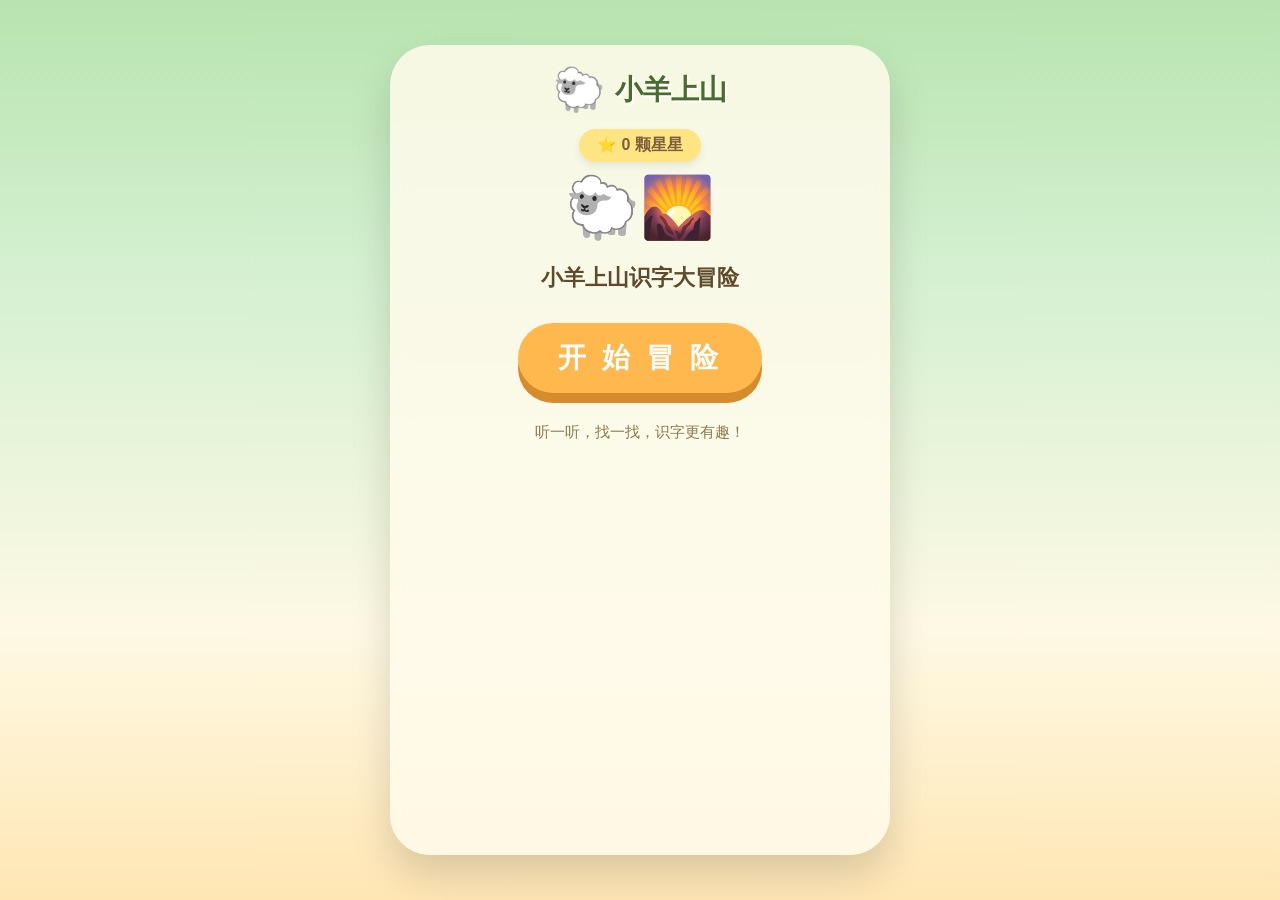
==== index.html @ 03aff3a4 "Update index.html" ====
<!DOCTYPE html>
<html lang="zh-CN">
<head>
  <meta charset="UTF-8">
  <meta name="viewport" content="width=device-width, initial-scale=1.0, user-scalable=no, maximum-scale=1.0, minimum-scale=1.0, viewport-fit=cover">
  <title>小羊上山识字大冒险 · 听音选字版</title>
  <style>
    * {
      margin: 0; padding: 0; box-sizing: border-box;
      -webkit-tap-highlight-color: transparent; user-select: none;
      font-family: "PingFang SC", "Microsoft YaHei", "Noto Sans SC", sans-serif;
    }
    body {
      background: linear-gradient(180deg, #b8e4b0 0%, #d4f0d0 30%, #fef9e4 70%, #ffe6b3 100%);
      min-height: 100vh; display: flex; justify-content: center; align-items: center; padding: 10px; margin: 0;
    }
    .game-container {
      width: 100%; max-width: 500px; background: rgba(255,251,235,0.85); backdrop-filter: blur(8px);
      border-radius: 40px; box-shadow: 0 20px 40px rgba(0,0,0,0.15); padding: 20px 15px 25px;
      display: flex; flex-direction: column; align-items: center; position: relative; min-height: 90vh;
    }
    .header { display: flex; align-items: center; gap: 10px; margin-bottom: 15px; }
    .sheep-icon { font-size: 42px; animation: bounce 1.2s infinite alternate; }
    @keyframes bounce { 0% { transform: translateY(0); } 100% { transform: translateY(-8px); } }
    .title { font-size: 28px; font-weight: 800; color: #4a6b2f; text-shadow: 2px 2px 0 #fff; }
    .star-counter {
      background: #ffe484; border-radius: 30px; padding: 6px 18px; font-weight: bold;
      color: #7b5e3b; display: flex; align-items: center; gap: 6px; box-shadow: 0 4px 8px rgba(0,0,0,0.08);
      margin-bottom: 10px;
    }
    .screen { width: 100%; display: flex; flex-direction: column; align-items: center; flex: 1; }
    .hidden { display: none !important; }
    .start-screen { display: flex; flex-direction: column; align-items: center; justify-content: center; gap: 20px; }
    .big-btn {
      background: #ffb84d; border: none; border-radius: 50px; padding: 16px 40px; font-size: 28px;
      font-weight: 700; color: #fff; letter-spacing: 4px; box-shadow: 0 10px 0 #d68c2c; cursor: pointer;
      transition: all 0.1s; margin: 10px 0; -webkit-tap-highlight-color: transparent;
    }
    .big-btn:active { transform: translateY(6px); box-shadow: 0 4px 0 #d68c2c; background: #ffa32b; }
    .level-grid { display: grid; grid-template-columns: repeat(2, 1fr); gap: 15px; width: 100%; margin-top: 10px; }
    .level-card {
      background: #ffffffdd; border-radius: 25px; padding: 15px 8px; text-align: center;
      box-shadow: 0 8px 16px rgba(0,0,0,0.1); cursor: pointer; border: 3px solid #e0d7b0;
    }
    .level-card:active { transform: scale(0.94); background: #fffef0; }
    .level-card.locked { filter: grayscale(0.5); background: #e9e3d0; color: #aaa; }
    .group-grid { display: flex; flex-wrap: wrap; gap: 12px; justify-content: center; margin: 20px 0; }
    .group-btn {
      width: 58px; height: 58px; border-radius: 50%; background: #ffe9c4; border: 3px solid #deb887;
      font-weight: bold; font-size: 18px; color: #6b4f32; display: flex; align-items: center;
      justify-content: center; cursor: pointer; box-shadow: 0 4px 6px rgba(0,0,0,0.1);
    }
    .group-btn:active { transform: scale(0.9); background: #f7d98c; }
    .group-btn.completed { background: #b2e0a8; border-color: #6b9e4a; color: #2d5720; position: relative; }
    .group-btn.completed::after { content: "⭐"; font-size: 20px; position: absolute; top: -8px; right: -6px; }
    .group-btn.locked { opacity: 0.5; pointer-events: none; background: #ddd8cb; border-color: #bbb; color: #999; }

    /* 新游戏界面 */
    .audio-play-btn {
      width: 90px; height: 90px; background: #ffb84d; border-radius: 50%; display: flex; align-items: center;
      justify-content: center; font-size: 45px; cursor: pointer; box-shadow: 0 8px 0 #d68c2c;
      margin: 10px auto 20px; transition: transform 0.1s;
    }
    .audio-play-btn:active { transform: translateY(4px); box-shadow: 0 4px 0 #d68c2c; background: #ffa32b; }
    .audio-play-btn.playing { background: #ff9f00; }
    .hint-text { font-size: 18px; color: #5e4b2b; margin-bottom: 10px; }
    .group-word-show {
      font-size: 32px; font-weight: 700; color: #d84315; background: #fff8e1; border-radius: 20px;
      padding: 6px 20px; margin: 5px 0; display: inline-block;
    }
    .options-grid {
      display: grid; grid-template-columns: 1fr 1fr; gap: 15px; width: 100%; margin-top: 15px;
    }
    .option-card {
      background: #fffbf0; border: 4px solid #d4b68a; border-radius: 30px; padding: 15px 5px;
      font-size: 55px; font-weight: bold; color: #5d4037; text-align: center; cursor: pointer;
      box-shadow: 0 6px 12px rgba(0,0,0,0.08); transition: 0.1s;
    }
    .option-card:active { transform: scale(0.94); background: #f5e7c8; }
    .option-card.correct-highlight { background: #c8f7c5 !important; border-color: #4caf50 !important; animation: pop 0.35s; }
    .option-card.wrong-flash { background: #ffcdd2 !important; border-color: #e53935 !important; animation: shake 0.4s; }
    @keyframes shake { 0%,100%{ transform: translateX(0); } 25%{ transform: translateX(-8px); } 75%{ transform: translateX(8px); } }
    @keyframes pop { 0%{ transform: scale(1); } 50%{ transform: scale(1.08); } 100%{ transform: scale(1); } }
    .message-box { font-size: 20px; font-weight: 600; color: #3e6b27; margin: 8px 0; min-height: 32px; text-align: center; }
    .btn {
      background: #ffb84d; border: none; border-radius: 40px; padding: 12px 28px; font-size: 20px;
      font-weight: 700; color: #fff; letter-spacing: 2px; box-shadow: 0 6px 0 #d68c2c; cursor: pointer;
      margin: 5px; -webkit-tap-highlight-color: transparent;
    }
    .btn:active { transform: translateY(4px); box-shadow: 0 2px 0 #d68c2c; background: #ffa32b; }
    .btn.back { background: #b0c4de; box-shadow: 0 6px 0 #7a8fa6; }
    .progress-bar { width: 100%; background: #e0d7c6; border-radius: 20px; height: 16px; margin: 8px 0; overflow: hidden; }
    .progress-fill { height: 100%; background: #f9a825; border-radius: 20px; transition: width 0.3s; }
    .star-rain {
      position: fixed; pointer-events: none; font-size: 32px; animation: starFall 1.2s ease-out forwards; z-index: 100;
    }
    @keyframes starFall {
      0% { opacity: 1; transform: translateY(0) rotate(0deg); } 100% { opacity: 0; transform: translateY(160px) rotate(200deg); }
    }
    .retry-hint { font-size: 16px; color: #e53935; }
  </style>
</head>
<body>
<div class="game-container" id="app">
  <div class="header"><span class="sheep-icon">🐑</span><span class="title">小羊上山</span></div>
  <div class="star-counter" id="starDisplay">⭐ 0 颗星星</div>

  <div id="startScreen" class="start-screen">
    <div style="font-size:60px;">🐑🌄</div>
    <div style="font-size:22px;font-weight:600;color:#5e4b2b;">小羊上山识字大冒险</div>
    <button class="big-btn" id="startBtn">开 始 冒 险</button>
    <div style="font-size:15px;color:#8b7a4c;">听一听，找一找，识字更有趣！</div>
  </div>

  <div id="mapScreen" class="screen hidden">
    <div style="font-size:18px;font-weight:600;color:#5e4b2b;margin-bottom:5px;">🌄 选择关卡</div>
    <div class="level-grid" id="levelGrid"></div>
  </div>

  <div id="groupScreen" class="screen hidden">
    <div id="groupTitle" style="font-size:22px;font-weight:700;color:#3e5e24;margin:5px 0;"></div>
    <div class="group-grid" id="groupContainer"></div>
    <button class="btn back" id="backToMapBtn">↩ 返回地图</button>
  </div>

  <div id="gameScreen" class="screen hidden">
    <div id="gameLevelInfo" style="font-weight:600;color:#6b4f32;font-size:18px;"></div>
    <div class="hint-text">🔊 先点小羊听听这个字怎么读</div>
    <div class="audio-play-btn" id="playAudioBtn">🔊</div>
    <div class="group-word-show hidden" id="groupWordShow"></div>
    <div class="message-box" id="gameMessage"></div>
    <div class="options-grid" id="optionsContainer"></div>
    <div class="progress-bar"><div class="progress-fill" id="progressFill" style="width:0%"></div></div>
    <div class="retry-hint" id="retryHint"></div>
    <button class="btn back hidden" id="finishGroupBtn" style="margin-top:10px;">🎉 完成本组</button>
  </div>

  <div id="quizScreen" class="screen hidden">
    <div style="font-size:24px;font-weight:700;color:#b45f06;">🏆 关卡小测验</div>
    <div class="hint-text">🔊 听听看，是哪个字？</div>
    <div class="audio-play-btn" id="quizPlayBtn">🔊</div>
    <div class="group-word-show hidden" id="quizGroupWordShow"></div>
    <div class="message-box" id="quizMessage"></div>
    <div class="options-grid" id="quizOptionsContainer"></div>
    <button class="btn back hidden" id="quizCompleteBtn" style="margin-top:15px;">🎊 测验完成</button>
  </div>
</div>

<script>
  (function() {
    // ---------- 字库 ----------
    const LEVELS = [
      { name: "青草坡", emoji: "🌱", words: ["一","二","三","四","五","六","七","八","九","十","两","只","头","又","了","不","大","小","上","下","多","少","白","天","云","山","太","阳","月","亮","星","马","牛","羊","兔","虫","鸟","花","草","树","地","吃","看","走","笑","来","飞","爱","是","跑","跳","高","兴","快","乐","好","的","爸","妈","我"] },
      { name: "小树林", emoji: "🌿", words: ["水","火","木","金","土","左","右","中","年","口","目","耳","手","足","心","子","女","王","田","百","千","万","黑","红","蓝","绿","黄","高","矮","长","短","圆","方","正","生","死","喜","怒","哀","惧","恨","静","动","开","关","进","出","站","坐","听","说","读","写","学","哥","姐","弟","妹","男","老","姓","名","叔","婶","爷","奶","英","国","美","韩","德","法","俄","印","非","欧","澳","洲","亚"] },
      { name: "星星谷", emoji: "⭐", words: ["石","沙","风","雨","雪","春","夏","秋","冬","冷","暖","热","凉","河","海","湖","江","田","园","林","路","门","窗","桌","椅","床","灯","衣","帽","鞋","袜","米","面","饭","菜","肉","蛋","奶","果","瓜","叶","根","茎","种","芽","苗","禾","森","林","草","花","树","叶","虫","鸟","鱼","虾","贝","壳"] },
      { name: "彩虹桥", emoji: "🌈", words: ["声","音","歌","唱","画","写","字","句","诗","书","本","笔","纸","尺","刀","剪","贴","粘","折","撕","拉","推","抱","捧","拿","放","送","给","买","卖","钱","元","角","分","钟","表","时","间","早","晚","今","明","昨","前","后","里","外","旁","边","对","错","真","假","美","丑","新","旧"] },
      { name: "白云顶", emoji: "☁️", words: ["知","道","想","思","念","记","忘","懂","会","能","可","以","因","为","所","但","如","果","虽","然","比","较","更","最","很","太","非","常","都","全","就","才","还","也","又","再","每","各","别","其","他","什","么","怎","样","这","那","哪","谁","几","多","少","次","回","遍","些","点","块","条","只","头","朵","颗","棵","座","间","辆","艘","吧"] },
      { name: "太阳城堡", emoji: "☀️", words: ["教","育","培","养","保","护","帮","助","关","心","照","顾","学","习","练","复","预","检","查","测","验","考","试","合","格","优","秀","进","步","努","力","认","识","阅","读","理","解","表","达","沟","通","交","流","分","享","作","团","队","朋","友","伙","伴","同","老","师","校","园","室","操","场","图","书","馆","实","验","手","工","绘","画"] }
    ];

    const allChars = new Set(LEVELS.flatMap(l => l.words));

    // 组词库
    const rawWordGroups = {
      "一": ["一个","一天","一起"], "二": ["二月","二手"], "三": ["三月","三星"], "四": ["四月","四方"], "五": ["五月","五星"], "六": ["六月","六角"], "七": ["七月","七夕"], "八": ["八月","八方"], "九": ["九月","九天"], "十": ["十月","十分"], "两": ["两个","两天"], "只": ["一只","只要"], "头": ["木头","石头"], "又": ["又大","又来"], "了": ["来了","好了"], "不": ["不是","不好"], "大": ["大人","大山","大小"], "小": ["小鸟","大小","小学"], "上": ["上学","上面"], "下": ["下面","下山"], "多": ["多少","好多"], "少": ["多少","少女"], "白": ["白天","白云"], "天": ["白天","天空"], "云": ["白云","云朵"], "山": ["上山","大山"], "太": ["太阳","太太"], "阳": ["太阳","阳光"], "月": ["月亮","五月"], "亮": ["月亮","闪亮"], "星": ["星星","星光"], "马": ["马上","木马"], "牛": ["水牛","牛奶"], "羊": ["山羊","小羊"], "兔": ["兔子","白兔"], "虫": ["虫子","小虫"], "鸟": ["小鸟","飞鸟"], "花": ["花草","小花"], "草": ["小草","草地"], "树": ["大树","树叶"], "地": ["地上","大地"], "吃": ["吃鱼","吃饭"], "看": ["看见","看书"], "走": ["走开","飞走"], "笑": ["笑话","笑声"], "来": ["上来","下来"], "飞": ["飞走","飞鸟"], "爱": ["爱人","可爱"], "是": ["可是","就是"], "跑": ["跑马","飞跑"], "跳": ["跳高","跳远"], "高": ["高大","高兴"], "兴": ["高兴","兴奋"], "快": ["飞快","快乐"], "乐": ["快乐","音乐"], "好": ["好人","你好"], "的": ["我的","你的"], "爸": ["爸爸"], "妈": ["妈妈"], "我": ["我们","我的"],
      "水": ["水果","河水"], "火": ["火车","大火"], "木": ["木头","木马"], "金": ["金子","金色"], "土": ["土地","泥土"], "左": ["左右","左手"], "右": ["右手","右边"], "中": ["中心","中间"], "年": ["今年","新年"], "口": ["门口","口水"], "目": ["目光","节目"], "耳": ["耳朵","木耳"], "手": ["小手","手上"], "足": ["足球","十足"], "心": ["爱心","开心"], "子": ["子女","孩子"], "女": ["女儿","女生"], "王": ["国王","王子"], "田": ["水田","田地"], "百": ["一百","百万"], "千": ["一千","秋千"], "万": ["一万","千万"], "黑": ["黑色","天黑"], "红": ["红色","红日"], "蓝": ["蓝天","蓝色"], "绿": ["绿色","绿叶"], "黄": ["黄色","黄金"], "矮": ["矮小","高矮"], "长": ["长大","很长"], "短": ["短跑","长短"], "圆": ["圆月","方圆"], "方": ["方向","地方"], "正": ["正在","真正"], "生": ["生日","花生"], "死": ["生死","死心"], "喜": ["喜欢","喜事"], "怒": ["发怒","怒火"], "哀": ["悲哀","哀乐"], "惧": ["惧怕","不惧"], "恨": ["可恨","仇恨"], "静": ["安静","平静"], "动": ["动物","开动"], "开": ["开心","开门"], "关": ["关门","关心"], "进": ["进入","进来"], "出": ["出去","出来"], "站": ["车站","站立"], "坐": ["请坐","坐下"], "听": ["听说","听见"], "说": ["说话","小说"], "读": ["读书","阅读"], "写": ["写字","书写"], "学": ["学习","学校"], "哥": ["哥哥","大哥"], "姐": ["姐姐","大姐"], "弟": ["弟弟","兄弟"], "妹": ["妹妹","姐妹"], "男": ["男人","男生"], "老": ["老师","老人"], "姓": ["姓名","姓氏"], "名": ["名字","出名"], "叔": ["叔叔","大叔"], "婶": ["大婶","婶婶"], "爷": ["爷爷","老爷"], "奶": ["奶奶","牛奶"], "英": ["英国","英雄"], "国": ["中国","国家"], "美": ["美国","美丽"], "韩": ["韩国"], "德": ["德国","品德"], "法": ["法国","方法"], "俄": ["俄国"], "印": ["印度","打印"], "非": ["非常","非洲"], "欧": ["欧洲","欧美"], "澳": ["澳洲","澳门"], "洲": ["亚洲","非洲"], "亚": ["亚洲"],
      "石": ["石头","石门"], "沙": ["沙子","沙土"], "风": ["大风","风沙"], "雨": ["下雨","雨天"], "雪": ["下雪","白雪"], "春": ["春天","春风"], "夏": ["夏天","夏季"], "秋": ["秋天","秋风"], "冬": ["冬天","冬季"], "冷": ["冷水","寒冷"], "暖": ["暖和","温暖"], "热": ["热爱","热水"], "凉": ["凉快","凉水"], "河": ["河水","河流"], "海": ["大海","海水"], "湖": ["湖水","西湖"], "江": ["长江","江水"], "园": ["花园","公园"], "林": ["树林","森林"], "路": ["马路","路上"], "门": ["大门","门口"], "窗": ["窗户","门窗"], "桌": ["桌子","书桌"], "椅": ["椅子","木椅"], "床": ["床上","木床"], "灯": ["灯光","台灯"], "衣": ["衣服","上衣"], "帽": ["帽子","草帽"], "鞋": ["鞋子","皮鞋"], "袜": ["袜子","鞋袜"], "米": ["大米","米饭"], "面": ["面包","见面"], "饭": ["吃饭","米饭"], "菜": ["白菜","青菜"], "肉": ["牛肉","鸡肉"], "蛋": ["鸡蛋","蛋糕"], "果": ["水果","苹果"], "瓜": ["西瓜","瓜子"], "叶": ["树叶","叶子"], "根": ["树根","耳根"], "茎": ["花茎","根茎"], "种": ["种子","种花"], "芽": ["发芽","豆芽"], "苗": ["禾苗","树苗"], "禾": ["禾苗"], "森": ["森林"], "虾": ["小虾","鱼虾"], "贝": ["贝壳","宝贝"], "壳": ["贝壳","蛋壳"],
      "声": ["声音","笑声"], "音": ["声音","音乐"], "歌": ["唱歌","儿歌"], "唱": ["唱歌","合唱"], "画": ["画画","图画"], "字": ["写字","汉字"], "句": ["句子","一句话"], "诗": ["古诗","诗歌"], "书": ["看书","书本"], "本": ["书本","本子"], "笔": ["毛笔","铅笔"], "纸": ["纸张","白纸"], "尺": ["尺寸","尺子"], "刀": ["小刀","刀子"], "剪": ["剪刀","剪纸"], "贴": ["贴画","贴纸"], "粘": ["粘贴"], "折": ["折纸","打折"], "撕": ["撕开","撕纸"], "拉": ["拉开","拉手"], "推": ["推门","推开"], "抱": ["拥抱","抱住"], "捧": ["捧花","捧着"], "拿": ["拿来","拿走"], "放": ["放开","放下"], "送": ["送给","送来"], "给": ["送给","给你"], "买": ["买书","买菜"], "卖": ["卖花","卖出"], "钱": ["金钱","花钱"], "元": ["一元","元月"], "角": ["一角","三角"], "分": ["分开","十分"], "钟": ["时钟","分钟"], "表": ["手表","钟表"], "时": ["时间","小时"], "间": ["时间","房间"], "早": ["早上","早安"], "晚": ["晚上","晚安"], "今": ["今天","今后"], "明": ["明天","明亮"], "昨": ["昨天"], "前": ["前面","前天"], "后": ["后面","后天"], "里": ["里面","家里"], "外": ["外面","外国"], "旁": ["旁边","两旁"], "边": ["旁边","左边"], "对": ["对不起","对面"], "错": ["错误","不错"], "真": ["真实","天真"], "假": ["假装","真假"], "丑": ["丑小鸭","小丑"], "新": ["新年","新书"], "旧": ["新旧","破旧"],
      "知": ["知道","知识"], "道": ["知道","道路"], "想": ["想法","想念"], "思": ["思想","思念"], "念": ["想念","念书"], "记": ["记住","日记"], "忘": ["忘记","难忘"], "懂": ["懂事","听懂"], "会": ["开会","学会"], "能": ["不能","能够"], "可": ["可以","可爱"], "以": ["可以","以后"], "因": ["因为","原因"], "为": ["因为","为了"], "所": ["所以","所有"], "但": ["但是","不但"], "如": ["如果","比如"], "虽": ["虽然"], "然": ["虽然","然后"], "比": ["比较","比如"], "较": ["比较"], "更": ["更加","更好"], "最": ["最好","最大"], "很": ["很好","很大"], "常": ["非常","常常"], "都": ["都是","全都"], "全": ["全部","安全"], "就": ["就是","成就"], "才": ["人才","才能"], "还": ["还是","还有"], "也": ["也是","也许"], "再": ["再见","再次"], "每": ["每天","每个"], "各": ["各种","各位"], "别": ["别人","分别"], "其": ["其中","其他"], "他": ["他们","其他"], "什": ["什么"], "么": ["什么","怎么"], "怎": ["怎么","怎样"], "样": ["怎样","样子"], "这": ["这个","这里"], "那": ["那个","那里"], "哪": ["哪里","哪个"], "谁": ["谁的","谁家"], "几": ["几个","几天"], "次": ["几次","每次"], "回": ["回去","回来"], "遍": ["一遍","几遍"], "些": ["一些","这些"], "点": ["一点","点心"], "块": ["一块","方块"], "条": ["一条","面条"], "朵": ["花朵","云朵"], "颗": ["一颗","颗粒"], "棵": ["一棵"], "座": ["一座","座位"], "辆": ["一辆","车辆"], "艘": ["一艘"], "吧": ["好吧"],
      "教": ["教师","教育"], "育": ["教育","体育"], "培": ["培养"], "养": ["培养","养育"], "保": ["保护","保卫"], "护": ["保护","爱护"], "帮": ["帮助","帮忙"], "助": ["帮助","助手"], "照": ["照顾","照片"], "顾": ["照顾","顾客"], "习": ["学习","练习"], "练": ["练习","训练"], "复": ["复习","反复"], "预": ["预习","预先"], "检": ["检查","体检"], "查": ["检查","查看"], "测": ["测试","检测"], "验": ["实验","考验"], "考": ["考试","思考"], "试": ["考试","尝试"], "合": ["合作","合格"], "格": ["合格","格外"], "优": ["优秀","优点"], "秀": ["优秀","秀丽"], "步": ["进步","跑步"], "努": ["努力"], "力": ["努力","力气"], "认": ["认识","认真"], "识": ["认识","识字"], "阅": ["阅读","阅览"], "理": ["理解","道理"], "解": ["理解","解决"], "达": ["到达","表达"], "沟": ["沟通","水沟"], "通": ["交通","通过"], "交": ["交通","交流"], "流": ["交流","河流"], "享": ["分享","享受"], "作": ["工作","作业"], "团": ["团结","团体"], "队": ["团队","队长"], "朋": ["朋友"], "友": ["朋友","友好"], "伙": ["伙伴","伙计"], "伴": ["伙伴","同伴"], "同": ["同学","相同"], "师": ["老师","教师"], "校": ["学校","校园"], "室": ["教室","室内"], "操": ["操场","操作"], "场": ["操场","广场"], "图": ["图书","图画"], "馆": ["图书馆","饭馆"], "实": ["实验","真实"], "工": ["手工","工人"], "绘": ["绘画","绘制"]
    };

    const wordGroups = {};
    for (const [char, groups] of Object.entries(rawWordGroups)) {
      const valid = groups.filter(word => [...word].every(c => allChars.has(c)));
      if (valid.length > 0) wordGroups[char] = valid;
    }

    const GROUP_SIZE = 5;
    let currentLevelIndex = 0, currentGroupIndex = 0;
    let currentWords = [], currentQuizWords = [];
    let gameActive = false, quizActive = false, totalStars = 0;
    let progress = { unlockedLevel: 1, completedGroups: {}, stars: 0 };

    // DOM
    const startScreen = document.getElementById('startScreen');
    const mapScreen = document.getElementById('mapScreen');
    const groupScreen = document.getElementById('groupScreen');
    const gameScreen = document.getElementById('gameScreen');
    const quizScreen = document.getElementById('quizScreen');
    const levelGrid = document.getElementById('levelGrid');
    const groupTitle = document.getElementById('groupTitle');
    const groupContainer = document.getElementById('groupContainer');
    const playAudioBtn = document.getElementById('playAudioBtn');
    const groupWordShow = document.getElementById('groupWordShow');
    const gameMessage = document.getElementById('gameMessage');
    const optionsContainer = document.getElementById('optionsContainer');
    const progressFill = document.getElementById('progressFill');
    const finishGroupBtn = document.getElementById('finishGroupBtn');
    const starDisplay = document.getElementById('starDisplay');
    const gameLevelInfo = document.getElementById('gameLevelInfo');
    const retryHint = document.getElementById('retryHint');
    const quizPlayBtn = document.getElementById('quizPlayBtn');
    const quizGroupWordShow = document.getElementById('quizGroupWordShow');
    const quizMessage = document.getElementById('quizMessage');
    const quizOptionsContainer = document.getElementById('quizOptionsContainer');
    const quizCompleteBtn = document.getElementById('quizCompleteBtn');

    // 音频
    let audioCtx = null;
    function createAudioContext() {
      if (audioCtx) return;
      try { audioCtx = new (window.AudioContext || window.webkitAudioContext)(); } catch(e) {}
    }
    function resumeAudio() { if (audioCtx && audioCtx.state === 'suspended') audioCtx.resume(); }
    document.addEventListener('touchstart', () => {
      createAudioContext(); resumeAudio();
      if (audioCtx) {
        const buf = audioCtx.createBuffer(1,1,22050);
        const src = audioCtx.createBufferSource(); src.buffer = buf;
        src.connect(audioCtx.destination); src.start(0);
      }
    }, { passive: true, once: true });

    function playBeep(freq, type, dur=0.15) {
      if (!audioCtx) createAudioContext(); resumeAudio();
      try {
        const osc = audioCtx.createOscillator();
        const gain = audioCtx.createGain();
        osc.type = type; osc.frequency.value = freq; gain.gain.value = 0.25;
        osc.connect(gain); gain.connect(audioCtx.destination); osc.start();
        gain.gain.exponentialRampToValueAtTime(0.001, audioCtx.currentTime + dur);
        osc.stop(audioCtx.currentTime + dur);
      } catch(e) {}
    }
    function soundCorrect() { playBeep(660,'sine',0.2); setTimeout(()=>playBeep(880,'sine',0.25),150); }
    function soundWrong() { playBeep(200,'triangle',0.3); }

    function playCharAudio(char) {
      return new Promise((resolve) => {
        const audio = new Audio('audio/' + char + '.mp3');
        audio.volume = 1;
        audio.onended = resolve;
        audio.onerror = () => resolve();
        audio.play().catch(() => resolve());
      });
    }

    async function playWordWithGroup(char, showElement) {
      playBeep(800, 'sine', 0.12);
      await playCharAudio(char);
      const groups = wordGroups[char];
      if (groups && groups.length > 0) {
        const group = groups[Math.floor(Math.random() * groups.length)];
        if (showElement) showElement.textContent = group;
        await new Promise(r => setTimeout(r, 300));
        for (const c of group) {
          await playCharAudio(c);
          await new Promise(r => setTimeout(r, 150));
        }
      }
    }

    // 进度
    function saveProgress() {
      progress.stars = totalStars;
      localStorage.setItem('sheep_mountain_progress', JSON.stringify(progress));
    }
    function loadProgress() {
      const saved = localStorage.getItem('sheep_mountain_progress');
      if (saved) {
        try {
          const obj = JSON.parse(saved);
          progress = obj;
          totalStars = progress.stars || 0;
          if (!progress.completedGroups) progress.completedGroups = {};
          if (typeof progress.unlockedLevel !== 'number') progress.unlockedLevel = 1;
        } catch(e) { resetProgress(); }
      } else { resetProgress(); }
      updateStarDisplay();
    }
    function resetProgress() {
      progress = { unlockedLevel: 1, completedGroups: {}, stars: 0 };
      totalStars = 0;
      saveProgress();
    }
    function updateStarDisplay() { starDisplay.textContent = `⭐ ${totalStars} 颗星星`; }
    function addStars(n) { totalStars += n; updateStarDisplay(); saveProgress(); }
    function isGroupCompleted(li, gi) { return progress.completedGroups[li]?.includes(gi); }
    function markGroupCompleted(li, gi) {
      if (!progress.completedGroups[li]) progress.completedGroups[li] = [];
      if (!progress.completedGroups[li].includes(gi)) { progress.completedGroups[li].push(gi); saveProgress(); }
    }
    function getTotalGroups(li) { return Math.ceil(LEVELS[li].words.length / GROUP_SIZE); }
    function isLevelFullyCompleted(li) {
      for (let i = 0; i < getTotalGroups(li); i++) if (!isGroupCompleted(li,i)) return false;
      return true;
    }
    function spawnStars(count=8) {
      for (let i = 0; i < count; i++) {
        setTimeout(() => {
          const s = document.createElement('div'); s.className='star-rain'; s.textContent='⭐';
          s.style.left=Math.random()*80+'%'; s.style.top=Math.random()*40+'%';
          document.body.appendChild(s); setTimeout(()=>s.remove(),1300);
        }, i*80);
      }
    }

    // 地图
    document.getElementById('startBtn').addEventListener('click', () => {
      startScreen.classList.add('hidden');
      mapScreen.classList.remove('hidden');
      renderMap();
    });

    function renderMap() {
      levelGrid.innerHTML = '';
      LEVELS.forEach((level, idx) => {
        const card = document.createElement('div'); card.className = 'level-card';
        const unlocked = idx < progress.unlockedLevel;
        if (!unlocked) card.classList.add('locked');
        const completed = isLevelFullyCompleted(idx);
        card.innerHTML = `<div class="level-emoji">${level.emoji}</div><div class="level-name">第${idx+1}关·${level.name}</div><div class="level-stars">${completed?'🌟已通关':(unlocked?'🔓可挑战':'🔒未解锁')}</div>`;
        card.addEventListener('click', () => {
          if (!unlocked) { playBeep(300,'triangle',0.3); return; }
          openLevel(idx);
        });
        levelGrid.appendChild(card);
      });
    }
    function openLevel(li) {
      currentLevelIndex = li;
      mapScreen.classList.add('hidden'); groupScreen.classList.remove('hidden');
      renderGroups();
    }
    function renderGroups() {
      const level = LEVELS[currentLevelIndex];
      groupTitle.textContent = `🐑 ${level.name} · 第${currentLevelIndex+1}关`;
      const total = getTotalGroups(currentLevelIndex);
      groupContainer.innerHTML = '';
      for (let i = 0; i < total; i++) {
        const btn = document.createElement('div'); btn.className = 'group-btn'; btn.textContent = i+1;
        if (isGroupCompleted(currentLevelIndex, i)) btn.classList.add('completed');
        else if (i > 0 && !isGroupCompleted(currentLevelIndex, i-1)) btn.classList.add('locked');
        btn.addEventListener('click', () => {
          if (btn.classList.contains('locked')) { playBeep(300,'triangle',0.3); return; }
          startGroupGame(i);
        });
        groupContainer.appendChild(btn);
      }
    }

    // 游戏核心：听音选字
    let currentRoundWord = null;
    let wrongAttempts = 0;

    function startGroupGame(gi) {
      currentGroupIndex = gi;
      currentWords = [...getGroupWords(currentLevelIndex, gi)];
      gameActive = true;
      groupScreen.classList.add('hidden'); gameScreen.classList.remove('hidden');
      finishGroupBtn.classList.add('hidden');
      gameLevelInfo.textContent = `📖 第${currentLevelIndex+1}关 · 第${gi+1}组`;
      progressFill.style.width = '0%';
      nextWord();
    }

    function getGroupWords(li, gi) {
      return LEVELS[li].words.slice(gi*GROUP_SIZE, gi*GROUP_SIZE+GROUP_SIZE);
    }

    function nextWord() {
      if (!gameActive || currentWords.length === 0) {
        finishGroup();
        return;
      }
      const word = currentWords[0]; // 按顺序取第一个字
      currentRoundWord = word;
      wrongAttempts = 0;
      retryHint.textContent = '';
      groupWordShow.classList.add('hidden');
      gameMessage.textContent = '🔊 先听听小羊怎么说！';
      optionsContainer.innerHTML = '';
      playAudioBtn.classList.remove('playing');

      const correct = word;
      const distractors = getDistractors(correct, 3, currentLevelIndex);
      const options = [correct, ...distractors];
      shuffleArray(options);
      options.forEach(opt => {
        const card = document.createElement('div');
        card.className = 'option-card';
        card.textContent = opt;
        card.addEventListener('click', () => handleGameChoice(card, opt, correct));
        optionsContainer.appendChild(card);
      });

      const totalWords = getGroupWords(currentLevelIndex, currentGroupIndex).length;
      const completed = totalWords - currentWords.length;
      progressFill.style.width = ((completed / totalWords) * 100) + '%';

      // 播放按钮事件
      playAudioBtn.onclick = () => {
        if (playAudioBtn.classList.contains('playing')) return;
        playAudioBtn.classList.add('playing');
        playWordWithGroup(word, groupWordShow).then(() => {
          groupWordShow.classList.remove('hidden');
          playAudioBtn.classList.remove('playing');
        });
      };
    }

    function handleGameChoice(card, selected, correct) {
      if (!gameActive) return;
      const allCards = document.querySelectorAll('#optionsContainer .option-card');
      if (selected === correct) {
        card.classList.add('correct-highlight');
        soundCorrect();
        gameMessage.textContent = '🎉 太棒了！你找对啦！';
        spawnStars(5);
        // 显示组词
        const groups = wordGroups[correct];
        if (groups) {
          groupWordShow.textContent = groups[Math.floor(Math.random() * groups.length)];
          groupWordShow.classList.remove('hidden');
        }
        addStars(1);
        // 移除这个字，进入下一个
        currentWords.shift();
        setTimeout(() => {
          if (currentWords.length > 0) nextWord();
          else finishGroup();
        }, 1000);
      } else {
        wrongAttempts++;
        card.classList.add('wrong-flash');
        soundWrong();
        if (wrongAttempts < 2) {
          gameMessage.textContent = `🤔 不对哦，再听一次试试？（还可以错${2-wrongAttempts}次）`;
          retryHint.textContent = `再听听看，是哪个字呢？`;
        } else {
          // 超过两次错误，直接显示正确答案并跳过
          gameMessage.textContent = '💡 这个字是“' + correct + '”，记住它哟！';
          retryHint.textContent = '';
          allCards.forEach(c => {
            if (c.textContent === correct) c.classList.add('correct-highlight');
          });
          // 移除这个字，继续
          currentWords.shift();
          setTimeout(() => {
            if (currentWords.length > 0) nextWord();
            else finishGroup();
          }, 1500);
        }
        // 移除错误卡片的闪烁效果
        setTimeout(() => {
          card.classList.remove('wrong-flash');
          allCards.forEach(c => c.classList.remove('correct-highlight'));
        }, 1200);
      }
    }

    function finishGroup() {
      gameActive = false;
      markGroupCompleted(currentLevelIndex, currentGroupIndex);
      addStars(3); // 完成奖励
      gameMessage.textContent = '✨ 你好厉害！这一组完成啦！';
      finishGroupBtn.classList.remove('hidden');
      progressFill.style.width = '100%';
      spawnStars(10);
      finishGroupBtn.onclick = () => {
        gameScreen.classList.add('hidden');
        if (isLevelFullyCompleted(currentLevelIndex)) startLevelQuiz();
        else { groupScreen.classList.remove('hidden'); renderGroups(); }
      };
    }

    // 测验（同样采用听音选字）
    function startLevelQuiz() {
      const allWords = LEVELS[currentLevelIndex].words;
      currentQuizWords = [...allWords];
      shuffleArray(currentQuizWords);
      currentQuizWords = currentQuizWords.slice(0, Math.min(10, currentQuizWords.length));
      quizActive = true;
      groupScreen.classList.add('hidden'); gameScreen.classList.add('hidden');
      quizScreen.classList.remove('hidden'); quizCompleteBtn.classList.add('hidden');
      nextQuizWord();
    }

    let currentQuizWord = null;
    let quizWrongAttempts = 0;

    function nextQuizWord() {
      if (!quizActive || currentQuizWords.length === 0) {
        finishQuiz();
        return;
      }
      const word = currentQuizWords[0];
      currentQuizWord = word;
      quizWrongAttempts = 0;
      quizGroupWordShow.classList.add('hidden');
      quizMessage.textContent = '🔊 听听看，是哪个字？';
      quizOptionsContainer.innerHTML = '';
      quizPlayBtn.classList.remove('playing');

      const correct = word;
      const distractors = getDistractors(correct, 3, currentLevelIndex);
      const options = [correct, ...distractors];
      shuffleArray(options);
      options.forEach(opt => {
        const card = document.createElement('div');
        card.className = 'option-card';
        card.textContent = opt;
        card.addEventListener('click', () => handleQuizChoice(card, opt, correct));
        quizOptionsContainer.appendChild(card);
      });

      quizPlayBtn.onclick = () => {
        if (quizPlayBtn.classList.contains('playing')) return;
        quizPlayBtn.classList.add('playing');
        playWordWithGroup(word, quizGroupWordShow).then(() => {
          quizGroupWordShow.classList.remove('hidden');
          quizPlayBtn.classList.remove('playing');
        });
      };
    }

    function handleQuizChoice(card, selected, correct) {
      if (!quizActive) return;
      const allCards = document.querySelectorAll('#quizOptionsContainer .option-card');
      if (selected === correct) {
        card.classList.add('correct-highlight');
        soundCorrect();
        quizMessage.textContent = '✅ 答对了！';
        addStars(2);
        currentQuizWords.shift();
        setTimeout(() => {
          if (currentQuizWords.length > 0) nextQuizWord();
          else finishQuiz();
        }, 800);
      } else {
        quizWrongAttempts++;
        card.classList.add('wrong-flash');
        soundWrong();
        if (quizWrongAttempts < 2) {
          quizMessage.textContent = `再听听看，还有机会哦`;
        } else {
          quizMessage.textContent = `正确答案是“${correct}”`;
          allCards.forEach(c => { if (c.textContent === correct) c.classList.add('correct-highlight'); });
          currentQuizWords.shift();
          setTimeout(() => {
            if (currentQuizWords.length > 0) nextQuizWord();
            else finishQuiz();
          }, 1500);
        }
        setTimeout(() => {
          card.classList.remove('wrong-flash');
          allCards.forEach(c => c.classList.remove('correct-highlight'));
        }, 1000);
      }
    }

    function finishQuiz() {
      quizActive = false;
      quizMessage.textContent = '🏅 测验完成！你真是识字小英雄！';
      quizCompleteBtn.classList.remove('hidden');
      spawnStars(14);
      if (currentLevelIndex+1 < LEVELS.length && progress.unlockedLevel <= currentLevelIndex+1) {
        progress.unlockedLevel = currentLevelIndex+2;
        saveProgress();
      }
      addStars(5);
      quizCompleteBtn.onclick = () => {
        quizScreen.classList.add('hidden');
        mapScreen.classList.remove('hidden');
        renderMap();
      };
    }

    function getDistractors(correct, count, li) {
      const pool = [];
      for (let i = Math.max(0, li-1); i <= Math.min(LEVELS.length-1, li+1); i++) {
        pool.push(...LEVELS[i].words.filter(w => w !== correct));
      }
      const unique = [...new Set(pool)];
      shuffleArray(unique);
      return unique.slice(0, count);
    }
    function shuffleArray(arr) { for (let i=arr.length-1;i>0;i--) { const j=Math.floor(Math.random()*(i+1)); [arr[i],arr[j]]=[arr[j],arr[i]]; } }
    document.getElementById('backToMapBtn').addEventListener('click', ()=>{ groupScreen.classList.add('hidden'); mapScreen.classList.remove('hidden'); renderMap(); });

    loadProgress();
    startScreen.classList.remove('hidden');
    mapScreen.classList.add('hidden');
  })();
</script>
</body>
</html>
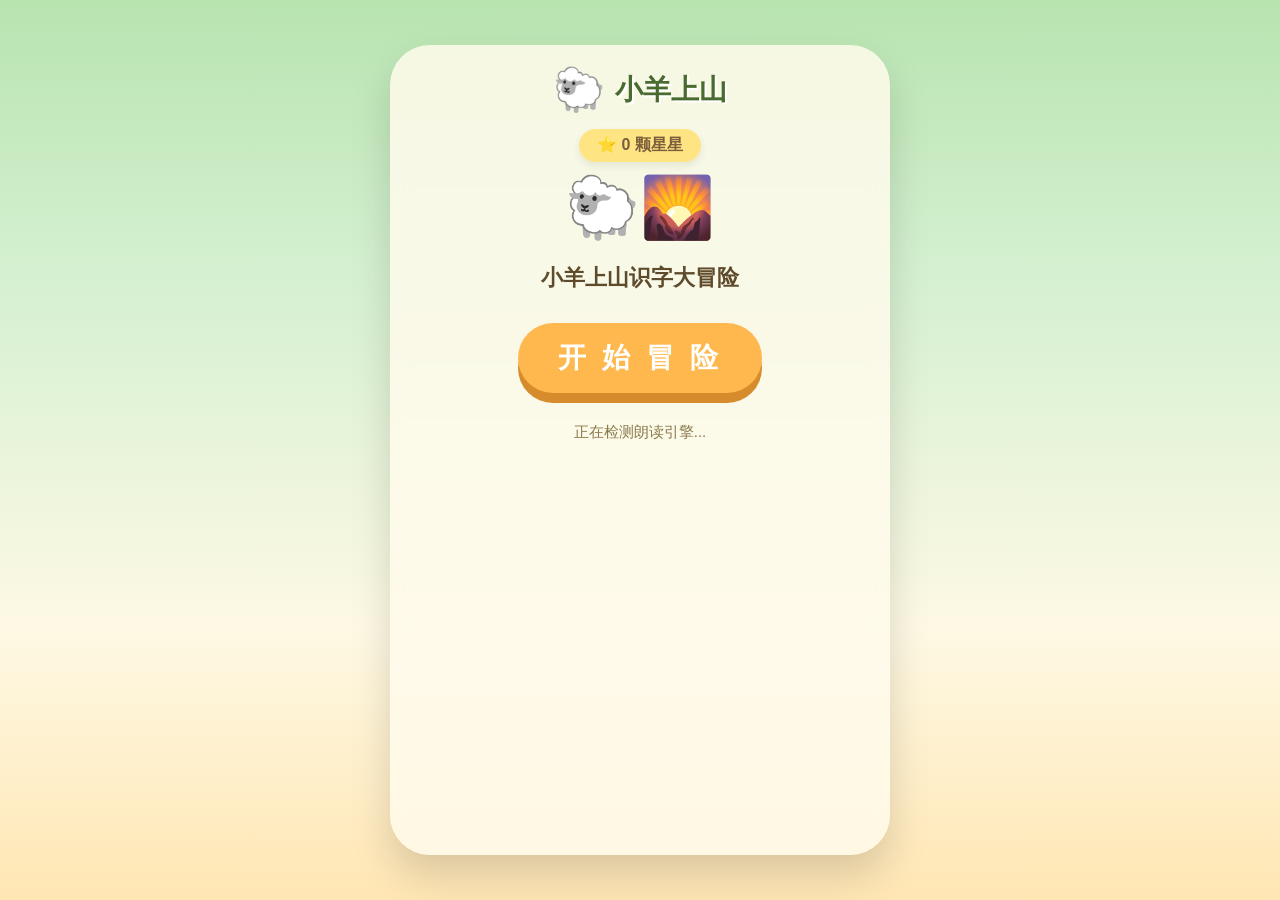
==== commit 81b47495: "Update index.html" ====
--- a/index.html
+++ b/index.html
@@ -3,7 +3,7 @@
 <head>
   <meta charset="UTF-8">
   <meta name="viewport" content="width=device-width, initial-scale=1.0, user-scalable=no, maximum-scale=1.0, minimum-scale=1.0, viewport-fit=cover">
-  <title>小羊上山识字大冒险 · 听音选字版</title>
+  <title>小羊上山识字大冒险 · 流畅词组版</title>
   <style>
     * {
       margin: 0; padding: 0; box-sizing: border-box;
@@ -55,7 +55,6 @@
     .group-btn.completed::after { content: "⭐"; font-size: 20px; position: absolute; top: -8px; right: -6px; }
     .group-btn.locked { opacity: 0.5; pointer-events: none; background: #ddd8cb; border-color: #bbb; color: #999; }
 
-    /* 新游戏界面 */
     .audio-play-btn {
       width: 90px; height: 90px; background: #ffb84d; border-radius: 50%; display: flex; align-items: center;
       justify-content: center; font-size: 45px; cursor: pointer; box-shadow: 0 8px 0 #d68c2c;
@@ -64,10 +63,6 @@
     .audio-play-btn:active { transform: translateY(4px); box-shadow: 0 4px 0 #d68c2c; background: #ffa32b; }
     .audio-play-btn.playing { background: #ff9f00; }
     .hint-text { font-size: 18px; color: #5e4b2b; margin-bottom: 10px; }
-    .group-word-show {
-      font-size: 32px; font-weight: 700; color: #d84315; background: #fff8e1; border-radius: 20px;
-      padding: 6px 20px; margin: 5px 0; display: inline-block;
-    }
     .options-grid {
       display: grid; grid-template-columns: 1fr 1fr; gap: 15px; width: 100%; margin-top: 15px;
     }
@@ -98,6 +93,7 @@
       0% { opacity: 1; transform: translateY(0) rotate(0deg); } 100% { opacity: 0; transform: translateY(160px) rotate(200deg); }
     }
     .retry-hint { font-size: 16px; color: #e53935; }
+    .mode-hint { font-size: 14px; color: #8b7a4c; background: #fffae9; border-radius: 20px; padding: 4px 16px; margin-bottom: 5px; }
   </style>
 </head>
 <body>
@@ -109,12 +105,13 @@
     <div style="font-size:60px;">🐑🌄</div>
     <div style="font-size:22px;font-weight:600;color:#5e4b2b;">小羊上山识字大冒险</div>
     <button class="big-btn" id="startBtn">开 始 冒 险</button>
-    <div style="font-size:15px;color:#8b7a4c;">听一听，找一找，识字更有趣！</div>
+    <div style="font-size:15px;color:#8b7a4c;" id="modeHint">正在检测朗读引擎...</div>
   </div>
 
   <div id="mapScreen" class="screen hidden">
     <div style="font-size:18px;font-weight:600;color:#5e4b2b;margin-bottom:5px;">🌄 选择关卡</div>
     <div class="level-grid" id="levelGrid"></div>
+    <div class="mode-hint hidden" id="globalModeHint"></div>
   </div>
 
   <div id="groupScreen" class="screen hidden">
@@ -127,7 +124,6 @@
     <div id="gameLevelInfo" style="font-weight:600;color:#6b4f32;font-size:18px;"></div>
     <div class="hint-text">🔊 先点小羊听听这个字怎么读</div>
     <div class="audio-play-btn" id="playAudioBtn">🔊</div>
-    <div class="group-word-show hidden" id="groupWordShow"></div>
     <div class="message-box" id="gameMessage"></div>
     <div class="options-grid" id="optionsContainer"></div>
     <div class="progress-bar"><div class="progress-fill" id="progressFill" style="width:0%"></div></div>
@@ -139,7 +135,6 @@
     <div style="font-size:24px;font-weight:700;color:#b45f06;">🏆 关卡小测验</div>
     <div class="hint-text">🔊 听听看，是哪个字？</div>
     <div class="audio-play-btn" id="quizPlayBtn">🔊</div>
-    <div class="group-word-show hidden" id="quizGroupWordShow"></div>
     <div class="message-box" id="quizMessage"></div>
     <div class="options-grid" id="quizOptionsContainer"></div>
     <button class="btn back hidden" id="quizCompleteBtn" style="margin-top:15px;">🎊 测验完成</button>
@@ -160,7 +155,7 @@
 
     const allChars = new Set(LEVELS.flatMap(l => l.words));
 
-    // 组词库
+    // 组词库（用于发音）
     const rawWordGroups = {
       "一": ["一个","一天","一起"], "二": ["二月","二手"], "三": ["三月","三星"], "四": ["四月","四方"], "五": ["五月","五星"], "六": ["六月","六角"], "七": ["七月","七夕"], "八": ["八月","八方"], "九": ["九月","九天"], "十": ["十月","十分"], "两": ["两个","两天"], "只": ["一只","只要"], "头": ["木头","石头"], "又": ["又大","又来"], "了": ["来了","好了"], "不": ["不是","不好"], "大": ["大人","大山","大小"], "小": ["小鸟","大小","小学"], "上": ["上学","上面"], "下": ["下面","下山"], "多": ["多少","好多"], "少": ["多少","少女"], "白": ["白天","白云"], "天": ["白天","天空"], "云": ["白云","云朵"], "山": ["上山","大山"], "太": ["太阳","太太"], "阳": ["太阳","阳光"], "月": ["月亮","五月"], "亮": ["月亮","闪亮"], "星": ["星星","星光"], "马": ["马上","木马"], "牛": ["水牛","牛奶"], "羊": ["山羊","小羊"], "兔": ["兔子","白兔"], "虫": ["虫子","小虫"], "鸟": ["小鸟","飞鸟"], "花": ["花草","小花"], "草": ["小草","草地"], "树": ["大树","树叶"], "地": ["地上","大地"], "吃": ["吃鱼","吃饭"], "看": ["看见","看书"], "走": ["走开","飞走"], "笑": ["笑话","笑声"], "来": ["上来","下来"], "飞": ["飞走","飞鸟"], "爱": ["爱人","可爱"], "是": ["可是","就是"], "跑": ["跑马","飞跑"], "跳": ["跳高","跳远"], "高": ["高大","高兴"], "兴": ["高兴","兴奋"], "快": ["飞快","快乐"], "乐": ["快乐","音乐"], "好": ["好人","你好"], "的": ["我的","你的"], "爸": ["爸爸"], "妈": ["妈妈"], "我": ["我们","我的"],
       "水": ["水果","河水"], "火": ["火车","大火"], "木": ["木头","木马"], "金": ["金子","金色"], "土": ["土地","泥土"], "左": ["左右","左手"], "右": ["右手","右边"], "中": ["中心","中间"], "年": ["今年","新年"], "口": ["门口","口水"], "目": ["目光","节目"], "耳": ["耳朵","木耳"], "手": ["小手","手上"], "足": ["足球","十足"], "心": ["爱心","开心"], "子": ["子女","孩子"], "女": ["女儿","女生"], "王": ["国王","王子"], "田": ["水田","田地"], "百": ["一百","百万"], "千": ["一千","秋千"], "万": ["一万","千万"], "黑": ["黑色","天黑"], "红": ["红色","红日"], "蓝": ["蓝天","蓝色"], "绿": ["绿色","绿叶"], "黄": ["黄色","黄金"], "矮": ["矮小","高矮"], "长": ["长大","很长"], "短": ["短跑","长短"], "圆": ["圆月","方圆"], "方": ["方向","地方"], "正": ["正在","真正"], "生": ["生日","花生"], "死": ["生死","死心"], "喜": ["喜欢","喜事"], "怒": ["发怒","怒火"], "哀": ["悲哀","哀乐"], "惧": ["惧怕","不惧"], "恨": ["可恨","仇恨"], "静": ["安静","平静"], "动": ["动物","开动"], "开": ["开心","开门"], "关": ["关门","关心"], "进": ["进入","进来"], "出": ["出去","出来"], "站": ["车站","站立"], "坐": ["请坐","坐下"], "听": ["听说","听见"], "说": ["说话","小说"], "读": ["读书","阅读"], "写": ["写字","书写"], "学": ["学习","学校"], "哥": ["哥哥","大哥"], "姐": ["姐姐","大姐"], "弟": ["弟弟","兄弟"], "妹": ["妹妹","姐妹"], "男": ["男人","男生"], "老": ["老师","老人"], "姓": ["姓名","姓氏"], "名": ["名字","出名"], "叔": ["叔叔","大叔"], "婶": ["大婶","婶婶"], "爷": ["爷爷","老爷"], "奶": ["奶奶","牛奶"], "英": ["英国","英雄"], "国": ["中国","国家"], "美": ["美国","美丽"], "韩": ["韩国"], "德": ["德国","品德"], "法": ["法国","方法"], "俄": ["俄国"], "印": ["印度","打印"], "非": ["非常","非洲"], "欧": ["欧洲","欧美"], "澳": ["澳洲","澳门"], "洲": ["亚洲","非洲"], "亚": ["亚洲"],
@@ -181,8 +176,8 @@
     let currentWords = [], currentQuizWords = [];
     let gameActive = false, quizActive = false, totalStars = 0;
     let progress = { unlockedLevel: 1, completedGroups: {}, stars: 0 };
-
-    // DOM
+    let speechSupported = false; // 系统语音合成是否可用
+
     const startScreen = document.getElementById('startScreen');
     const mapScreen = document.getElementById('mapScreen');
     const groupScreen = document.getElementById('groupScreen');
@@ -192,7 +187,6 @@
     const groupTitle = document.getElementById('groupTitle');
     const groupContainer = document.getElementById('groupContainer');
     const playAudioBtn = document.getElementById('playAudioBtn');
-    const groupWordShow = document.getElementById('groupWordShow');
     const gameMessage = document.getElementById('gameMessage');
     const optionsContainer = document.getElementById('optionsContainer');
     const progressFill = document.getElementById('progressFill');
@@ -201,12 +195,13 @@
     const gameLevelInfo = document.getElementById('gameLevelInfo');
     const retryHint = document.getElementById('retryHint');
     const quizPlayBtn = document.getElementById('quizPlayBtn');
-    const quizGroupWordShow = document.getElementById('quizGroupWordShow');
     const quizMessage = document.getElementById('quizMessage');
     const quizOptionsContainer = document.getElementById('quizOptionsContainer');
     const quizCompleteBtn = document.getElementById('quizCompleteBtn');
-
-    // 音频
+    const modeHintElem = document.getElementById('modeHint');
+    const globalModeHint = document.getElementById('globalModeHint');
+
+    // 音频上下文
     let audioCtx = null;
     function createAudioContext() {
       if (audioCtx) return;
@@ -246,18 +241,80 @@
       });
     }
 
-    async function playWordWithGroup(char, showElement) {
+    // 检测语音合成是否可用
+    async function detectSpeech() {
+      if (!window.speechSynthesis) return false;
+      // 尝试获取语音列表
+      const voices = speechSynthesis.getVoices();
+      if (voices.length > 0) return voices.some(v => v.lang.includes('zh'));
+      return new Promise(resolve => {
+        speechSynthesis.onvoiceschanged = () => {
+          const v = speechSynthesis.getVoices();
+          resolve(v.some(vo => vo.lang.includes('zh')));
+        };
+        setTimeout(() => resolve(false), 1500);
+      });
+    }
+
+    // 用系统语音朗读词组
+    function speakGroups(groups) {
+      if (!speechSupported || !window.speechSynthesis) return;
+      const text = groups.join('， '); // 用逗号分隔，自然停顿
+      window.speechSynthesis.cancel();
+      const utter = new SpeechSynthesisUtterance(text);
+      utter.lang = 'zh-CN';
+      utter.rate = 0.85;
+      utter.pitch = 1;
+      utter.volume = 1;
+      window.speechSynthesis.speak(utter);
+    }
+
+    // 快速连读 MP3 词组（回退方案）
+    async function fallbackSpeakGroups(groups) {
+      for (let i = 0; i < groups.length; i++) {
+        const word = groups[i];
+        for (const c of word) {
+          await playCharAudio(c);
+          await new Promise(r => setTimeout(r, 50)); // 缩短间隔
+        }
+        if (i < groups.length - 1) {
+          await new Promise(r => setTimeout(r, 300)); // 词组间停顿
+        }
+      }
+    }
+
+    // 核心：播放单字 + 词组
+    async function playWordWithGroup(char) {
       playBeep(800, 'sine', 0.12);
-      await playCharAudio(char);
+      await playCharAudio(char); // 单字仍然用 MP3
+
       const groups = wordGroups[char];
       if (groups && groups.length > 0) {
-        const group = groups[Math.floor(Math.random() * groups.length)];
-        if (showElement) showElement.textContent = group;
-        await new Promise(r => setTimeout(r, 300));
-        for (const c of group) {
-          await playCharAudio(c);
-          await new Promise(r => setTimeout(r, 150));
+        // 随机选 2~3 个词组
+        const shuffled = [...groups].sort(() => Math.random() - 0.5);
+        const selected = shuffled.slice(0, Math.min(3, shuffled.length));
+
+        if (speechSupported) {
+          // 语音合成模式：自然朗读词组
+          speakGroups(selected);
+        } else {
+          // 回退模式：快速连读 MP3
+          await fallbackSpeakGroups(selected);
         }
+      }
+    }
+
+    // 初始化语音检测
+    async function initSpeech() {
+      speechSupported = await detectSpeech();
+      if (speechSupported) {
+        modeHintElem.textContent = '✅ 自然朗读模式已开启';
+        globalModeHint.textContent = '';
+        globalModeHint.classList.add('hidden');
+      } else {
+        modeHintElem.textContent = '🔇 快速连读模式（词组由单字合成）';
+        globalModeHint.textContent = '💡 词组朗读已优化，仍建议家长陪读';
+        globalModeHint.classList.remove('hidden');
       }
     }
 
@@ -306,8 +363,11 @@
       }
     }
 
-    // 地图
-    document.getElementById('startBtn').addEventListener('click', () => {
+    // 启动按钮（增加语音检测）
+    document.getElementById('startBtn').addEventListener('click', async () => {
+      document.getElementById('startBtn').disabled = true;
+      modeHintElem.textContent = '正在检测朗读引擎...';
+      await initSpeech();
       startScreen.classList.add('hidden');
       mapScreen.classList.remove('hidden');
       renderMap();
@@ -350,7 +410,6 @@
       }
     }
 
-    // 游戏核心：听音选字
     let currentRoundWord = null;
     let wrongAttempts = 0;
 
@@ -374,11 +433,10 @@
         finishGroup();
         return;
       }
-      const word = currentWords[0]; // 按顺序取第一个字
+      const word = currentWords[0];
       currentRoundWord = word;
       wrongAttempts = 0;
       retryHint.textContent = '';
-      groupWordShow.classList.add('hidden');
       gameMessage.textContent = '🔊 先听听小羊怎么说！';
       optionsContainer.innerHTML = '';
       playAudioBtn.classList.remove('playing');
@@ -399,12 +457,10 @@
       const completed = totalWords - currentWords.length;
       progressFill.style.width = ((completed / totalWords) * 100) + '%';
 
-      // 播放按钮事件
       playAudioBtn.onclick = () => {
         if (playAudioBtn.classList.contains('playing')) return;
         playAudioBtn.classList.add('playing');
-        playWordWithGroup(word, groupWordShow).then(() => {
-          groupWordShow.classList.remove('hidden');
+        playWordWithGroup(word).then(() => {
           playAudioBtn.classList.remove('playing');
         });
       };
@@ -418,14 +474,7 @@
         soundCorrect();
         gameMessage.textContent = '🎉 太棒了！你找对啦！';
         spawnStars(5);
-        // 显示组词
-        const groups = wordGroups[correct];
-        if (groups) {
-          groupWordShow.textContent = groups[Math.floor(Math.random() * groups.length)];
-          groupWordShow.classList.remove('hidden');
-        }
         addStars(1);
-        // 移除这个字，进入下一个
         currentWords.shift();
         setTimeout(() => {
           if (currentWords.length > 0) nextWord();
@@ -439,20 +488,17 @@
           gameMessage.textContent = `🤔 不对哦，再听一次试试？（还可以错${2-wrongAttempts}次）`;
           retryHint.textContent = `再听听看，是哪个字呢？`;
         } else {
-          // 超过两次错误，直接显示正确答案并跳过
           gameMessage.textContent = '💡 这个字是“' + correct + '”，记住它哟！';
           retryHint.textContent = '';
           allCards.forEach(c => {
             if (c.textContent === correct) c.classList.add('correct-highlight');
           });
-          // 移除这个字，继续
           currentWords.shift();
           setTimeout(() => {
             if (currentWords.length > 0) nextWord();
             else finishGroup();
           }, 1500);
         }
-        // 移除错误卡片的闪烁效果
         setTimeout(() => {
           card.classList.remove('wrong-flash');
           allCards.forEach(c => c.classList.remove('correct-highlight'));
@@ -463,7 +509,7 @@
     function finishGroup() {
       gameActive = false;
       markGroupCompleted(currentLevelIndex, currentGroupIndex);
-      addStars(3); // 完成奖励
+      addStars(3);
       gameMessage.textContent = '✨ 你好厉害！这一组完成啦！';
       finishGroupBtn.classList.remove('hidden');
       progressFill.style.width = '100%';
@@ -475,7 +521,6 @@
       };
     }
 
-    // 测验（同样采用听音选字）
     function startLevelQuiz() {
       const allWords = LEVELS[currentLevelIndex].words;
       currentQuizWords = [...allWords];
@@ -498,7 +543,6 @@
       const word = currentQuizWords[0];
       currentQuizWord = word;
       quizWrongAttempts = 0;
-      quizGroupWordShow.classList.add('hidden');
       quizMessage.textContent = '🔊 听听看，是哪个字？';
       quizOptionsContainer.innerHTML = '';
       quizPlayBtn.classList.remove('playing');
@@ -518,8 +562,7 @@
       quizPlayBtn.onclick = () => {
         if (quizPlayBtn.classList.contains('playing')) return;
         quizPlayBtn.classList.add('playing');
-        playWordWithGroup(word, quizGroupWordShow).then(() => {
-          quizGroupWordShow.classList.remove('hidden');
+        playWordWithGroup(word).then(() => {
           quizPlayBtn.classList.remove('playing');
         });
       };
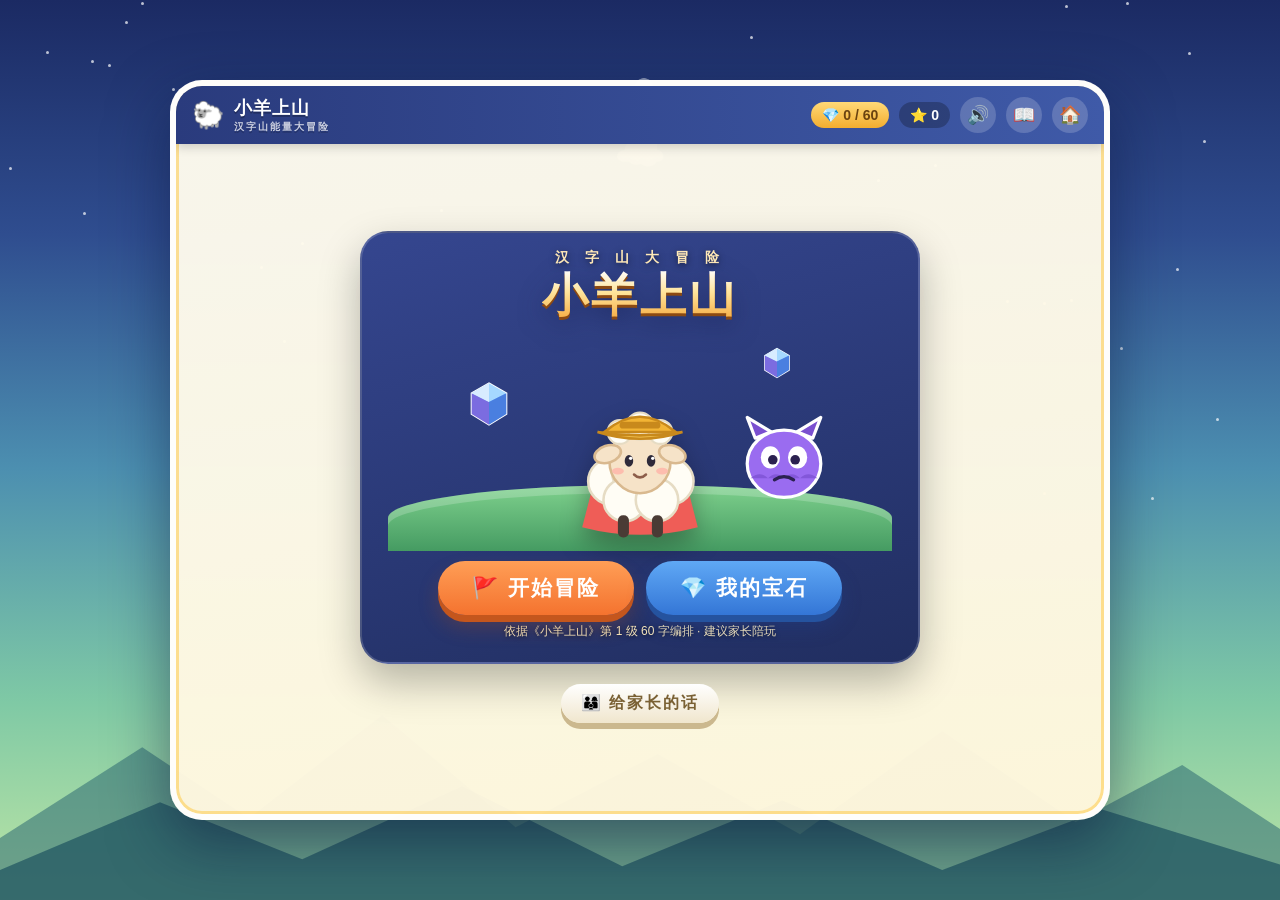
==== commit ccfb990a: "feat: 按《小羊上山》第1级60字重编识字冒险游戏 - 10册/5种小游戏/绘本/奖状/60宝石" ====
--- a/index.html
+++ b/index.html
@@ -1,641 +1,1533 @@
 <!DOCTYPE html>
 <html lang="zh-CN">
 <head>
-  <meta charset="UTF-8">
-  <meta name="viewport" content="width=device-width, initial-scale=1.0, user-scalable=no, maximum-scale=1.0, minimum-scale=1.0, viewport-fit=cover">
-  <title>小羊上山识字大冒险 · 流畅词组版</title>
-  <style>
-    * {
-      margin: 0; padding: 0; box-sizing: border-box;
-      -webkit-tap-highlight-color: transparent; user-select: none;
-      font-family: "PingFang SC", "Microsoft YaHei", "Noto Sans SC", sans-serif;
-    }
-    body {
-      background: linear-gradient(180deg, #b8e4b0 0%, #d4f0d0 30%, #fef9e4 70%, #ffe6b3 100%);
-      min-height: 100vh; display: flex; justify-content: center; align-items: center; padding: 10px; margin: 0;
-    }
-    .game-container {
-      width: 100%; max-width: 500px; background: rgba(255,251,235,0.85); backdrop-filter: blur(8px);
-      border-radius: 40px; box-shadow: 0 20px 40px rgba(0,0,0,0.15); padding: 20px 15px 25px;
-      display: flex; flex-direction: column; align-items: center; position: relative; min-height: 90vh;
-    }
-    .header { display: flex; align-items: center; gap: 10px; margin-bottom: 15px; }
-    .sheep-icon { font-size: 42px; animation: bounce 1.2s infinite alternate; }
-    @keyframes bounce { 0% { transform: translateY(0); } 100% { transform: translateY(-8px); } }
-    .title { font-size: 28px; font-weight: 800; color: #4a6b2f; text-shadow: 2px 2px 0 #fff; }
-    .star-counter {
-      background: #ffe484; border-radius: 30px; padding: 6px 18px; font-weight: bold;
-      color: #7b5e3b; display: flex; align-items: center; gap: 6px; box-shadow: 0 4px 8px rgba(0,0,0,0.08);
-      margin-bottom: 10px;
-    }
-    .screen { width: 100%; display: flex; flex-direction: column; align-items: center; flex: 1; }
-    .hidden { display: none !important; }
-    .start-screen { display: flex; flex-direction: column; align-items: center; justify-content: center; gap: 20px; }
-    .big-btn {
-      background: #ffb84d; border: none; border-radius: 50px; padding: 16px 40px; font-size: 28px;
-      font-weight: 700; color: #fff; letter-spacing: 4px; box-shadow: 0 10px 0 #d68c2c; cursor: pointer;
-      transition: all 0.1s; margin: 10px 0; -webkit-tap-highlight-color: transparent;
-    }
-    .big-btn:active { transform: translateY(6px); box-shadow: 0 4px 0 #d68c2c; background: #ffa32b; }
-    .level-grid { display: grid; grid-template-columns: repeat(2, 1fr); gap: 15px; width: 100%; margin-top: 10px; }
-    .level-card {
-      background: #ffffffdd; border-radius: 25px; padding: 15px 8px; text-align: center;
-      box-shadow: 0 8px 16px rgba(0,0,0,0.1); cursor: pointer; border: 3px solid #e0d7b0;
-    }
-    .level-card:active { transform: scale(0.94); background: #fffef0; }
-    .level-card.locked { filter: grayscale(0.5); background: #e9e3d0; color: #aaa; }
-    .group-grid { display: flex; flex-wrap: wrap; gap: 12px; justify-content: center; margin: 20px 0; }
-    .group-btn {
-      width: 58px; height: 58px; border-radius: 50%; background: #ffe9c4; border: 3px solid #deb887;
-      font-weight: bold; font-size: 18px; color: #6b4f32; display: flex; align-items: center;
-      justify-content: center; cursor: pointer; box-shadow: 0 4px 6px rgba(0,0,0,0.1);
-    }
-    .group-btn:active { transform: scale(0.9); background: #f7d98c; }
-    .group-btn.completed { background: #b2e0a8; border-color: #6b9e4a; color: #2d5720; position: relative; }
-    .group-btn.completed::after { content: "⭐"; font-size: 20px; position: absolute; top: -8px; right: -6px; }
-    .group-btn.locked { opacity: 0.5; pointer-events: none; background: #ddd8cb; border-color: #bbb; color: #999; }
-
-    .audio-play-btn {
-      width: 90px; height: 90px; background: #ffb84d; border-radius: 50%; display: flex; align-items: center;
-      justify-content: center; font-size: 45px; cursor: pointer; box-shadow: 0 8px 0 #d68c2c;
-      margin: 10px auto 20px; transition: transform 0.1s;
-    }
-    .audio-play-btn:active { transform: translateY(4px); box-shadow: 0 4px 0 #d68c2c; background: #ffa32b; }
-    .audio-play-btn.playing { background: #ff9f00; }
-    .hint-text { font-size: 18px; color: #5e4b2b; margin-bottom: 10px; }
-    .options-grid {
-      display: grid; grid-template-columns: 1fr 1fr; gap: 15px; width: 100%; margin-top: 15px;
-    }
-    .option-card {
-      background: #fffbf0; border: 4px solid #d4b68a; border-radius: 30px; padding: 15px 5px;
-      font-size: 55px; font-weight: bold; color: #5d4037; text-align: center; cursor: pointer;
-      box-shadow: 0 6px 12px rgba(0,0,0,0.08); transition: 0.1s;
-    }
-    .option-card:active { transform: scale(0.94); background: #f5e7c8; }
-    .option-card.correct-highlight { background: #c8f7c5 !important; border-color: #4caf50 !important; animation: pop 0.35s; }
-    .option-card.wrong-flash { background: #ffcdd2 !important; border-color: #e53935 !important; animation: shake 0.4s; }
-    @keyframes shake { 0%,100%{ transform: translateX(0); } 25%{ transform: translateX(-8px); } 75%{ transform: translateX(8px); } }
-    @keyframes pop { 0%{ transform: scale(1); } 50%{ transform: scale(1.08); } 100%{ transform: scale(1); } }
-    .message-box { font-size: 20px; font-weight: 600; color: #3e6b27; margin: 8px 0; min-height: 32px; text-align: center; }
-    .btn {
-      background: #ffb84d; border: none; border-radius: 40px; padding: 12px 28px; font-size: 20px;
-      font-weight: 700; color: #fff; letter-spacing: 2px; box-shadow: 0 6px 0 #d68c2c; cursor: pointer;
-      margin: 5px; -webkit-tap-highlight-color: transparent;
-    }
-    .btn:active { transform: translateY(4px); box-shadow: 0 2px 0 #d68c2c; background: #ffa32b; }
-    .btn.back { background: #b0c4de; box-shadow: 0 6px 0 #7a8fa6; }
-    .progress-bar { width: 100%; background: #e0d7c6; border-radius: 20px; height: 16px; margin: 8px 0; overflow: hidden; }
-    .progress-fill { height: 100%; background: #f9a825; border-radius: 20px; transition: width 0.3s; }
-    .star-rain {
-      position: fixed; pointer-events: none; font-size: 32px; animation: starFall 1.2s ease-out forwards; z-index: 100;
-    }
-    @keyframes starFall {
-      0% { opacity: 1; transform: translateY(0) rotate(0deg); } 100% { opacity: 0; transform: translateY(160px) rotate(200deg); }
-    }
-    .retry-hint { font-size: 16px; color: #e53935; }
-    .mode-hint { font-size: 14px; color: #8b7a4c; background: #fffae9; border-radius: 20px; padding: 4px 16px; margin-bottom: 5px; }
-  </style>
+<meta charset="UTF-8">
+<meta name="viewport" content="width=device-width,initial-scale=1,maximum-scale=1,user-scalable=no,viewport-fit=cover">
+<meta name="theme-color" content="#2a3b7d">
+<title>小羊上山 · 汉字山能量大冒险</title>
+<style>*{margin:0;padding:0;box-sizing:border-box;-webkit-tap-highlight-color:transparent}
+:root{
+  --ink:#25325c; --cream:#fffaf0; --gold:#ffcb4b; --orange:#ff8a4c;
+  --green:#43c08a; --teal:#38b6c9; --purple:#9a6cf0; --red:#ff6b6b;
+  --kai:"KaiTi","STKaiti","Kaiti SC","Microsoft YaHei","PingFang SC",sans-serif;
+  --ui:"PingFang SC","Microsoft YaHei","Noto Sans SC",sans-serif;
+}
+html,body{height:100%}
+body{
+  font-family:var(--ui);color:var(--ink);overflow:hidden;
+  background:linear-gradient(180deg,#1b2a63 0%,#2f4d8f 26%,#4c8fb0 52%,#7fc9a5 78%,#bfe6a5 100%);
+  display:flex;align-items:center;justify-content:center;
+}
+body.nofx *,body.nofx *::before,body.nofx *::after{animation:none!important;transition:none!important}
+#stars-bg{position:fixed;inset:0;pointer-events:none;z-index:0}
+.sky-star{position:absolute;width:3px;height:3px;border-radius:50%;background:#fff;opacity:.7;animation:twinkle 2.6s infinite ease-in-out}
+@keyframes twinkle{0%,100%{opacity:.2;transform:scale(.7)}50%{opacity:1;transform:scale(1.35)}}
+.mtn{position:fixed;bottom:0;left:0;width:100%;pointer-events:none;z-index:0}
+.cloud{position:fixed;z-index:0;pointer-events:none;opacity:.55;animation:drift 26s linear infinite}
+@keyframes drift{from{transform:translateX(-160px)}to{transform:translateX(110vw)}}
+
+#app{position:relative;z-index:2;width:min(100vw,960px);min-width:0;height:min(100vh,760px);
+  display:flex;align-items:center;justify-content:center;padding:10px}
+.frame{width:100%;height:100%;min-width:0;max-width:940px;max-height:740px;position:relative;
+  background:linear-gradient(170deg,rgba(255,252,240,.97),rgba(255,246,220,.97));
+  border-radius:32px;border:6px solid rgba(255,255,255,.85);
+  box-shadow:0 22px 60px rgba(9,20,60,.5),inset 0 0 0 3px rgba(255,203,75,.55);
+  overflow:hidden;display:flex;flex-direction:column}
+
+/* ---------- 顶栏 ---------- */
+.topbar{height:58px;flex:0 0 58px;display:flex;align-items:center;gap:10px;padding:0 16px;
+  background:linear-gradient(90deg,#2a3b7d,#3f5aa8);color:#fff;box-shadow:0 3px 10px rgba(0,0,0,.18);z-index:5}
+.logo-mark{font-size:26px;line-height:1;animation:bob 1.5s infinite ease-in-out}
+@keyframes bob{0%,100%{transform:translateY(0)}50%{transform:translateY(-5px)}}
+.top-title{font-size:18px;font-weight:900;letter-spacing:1px;text-shadow:0 2px 0 rgba(0,0,0,.25)}
+.top-title small{font-size:10px;opacity:.75;letter-spacing:2px;display:block;font-weight:600}
+.chip{display:flex;align-items:center;gap:5px;background:rgba(0,0,0,.25);border-radius:20px;
+  padding:5px 11px;font-size:14px;font-weight:800;white-space:nowrap}
+.chip.gold{background:linear-gradient(180deg,#ffd977,#f3ad2f);color:#6b4310;text-shadow:none}
+.spacer{flex:1}
+.icon-btn{width:36px;height:36px;border-radius:50%;border:0;background:rgba(255,255,255,.18);
+  color:#fff;font-size:18px;cursor:pointer;display:grid;place-items:center;transition:.15s}
+.icon-btn:hover{background:rgba(255,255,255,.32);transform:scale(1.08)}
+
+/* ---------- 通用 ---------- */
+.screen{display:none;min-width:0;flex:1;flex-direction:column;align-items:center;padding:14px 18px 18px;overflow:auto;min-height:0}
+.screen.on{display:flex;animation:fadeUp .3s ease}
+@keyframes fadeUp{from{opacity:0;transform:translateY(14px)}to{opacity:1;transform:translateY(0)}}
+.screen::-webkit-scrollbar{width:7px}.screen::-webkit-scrollbar-thumb{background:#d9c79a;border-radius:8px}
+h2.big{font-size:27px;font-weight:900;color:#2b3c78;letter-spacing:1px;text-align:center;margin:2px 0 4px}
+p.sub{font-size:14px;color:#7a6b4d;text-align:center;line-height:1.7;margin-bottom:8px}
+.btn{border:0;cursor:pointer;font-family:var(--ui);font-weight:900;color:#fff;font-size:21px;letter-spacing:2px;
+  padding:13px 34px;border-radius:999px;background:linear-gradient(180deg,#ff9e56,#f4732f);
+  box-shadow:0 7px 0 #c4561d,0 12px 20px rgba(180,80,20,.28);transition:.1s;white-space:nowrap}
+.btn:active{transform:translateY(5px);box-shadow:0 2px 0 #c4561d,0 5px 10px rgba(180,80,20,.28)}
+.btn.blue{background:linear-gradient(180deg,#5fa8f5,#3476d6);box-shadow:0 7px 0 #25539f,0 12px 20px rgba(30,70,160,.25)}
+.btn.blue:active{box-shadow:0 2px 0 #25539f}
+.btn.green{background:linear-gradient(180deg,#67d69a,#35ae73);box-shadow:0 7px 0 #238356,0 12px 20px rgba(30,130,80,.25)}
+.btn.green:active{box-shadow:0 2px 0 #238356}
+.btn.ghost{background:linear-gradient(180deg,#fff,#f0e6cd);color:#7a6134;box-shadow:0 6px 0 #cbb88e;font-size:16px;padding:9px 20px}
+.btn.ghost:active{box-shadow:0 2px 0 #cbb88e}
+.btn.small{font-size:16px;padding:9px 20px;box-shadow-width:5px}
+.btn[disabled]{filter:grayscale(.7);opacity:.6;pointer-events:none}
+.row{display:flex;align-items:center;gap:12px;justify-content:center;flex-wrap:wrap}
+.hint{background:#fff3cf;border:2px dashed #e8c46e;border-radius:16px;padding:8px 16px;
+  font-size:14px;color:#7d6027;font-weight:700;text-align:center;max-width:680px}
+.progress-dots{display:flex;gap:7px;justify-content:center;margin:6px 0}
+.pdot{width:11px;height:11px;border-radius:50%;background:#ddd0ae;box-shadow:inset 0 -2px 0 rgba(0,0,0,.1)}
+.pdot.on{background:var(--gold);transform:scale(1.18)}
+.pdot.done{background:var(--green)}
+
+/* ---------- 首页 ---------- */
+.home-wrap{flex:1;display:flex;flex-direction:column;align-items:center;justify-content:center;gap:8px;position:relative;width:100%}
+.home-title{font-size:46px;font-weight:900;letter-spacing:3px;line-height:1.15;text-align:center;
+  background:linear-gradient(180deg,#fff 0%,#ffe49a 45%,#f5a93f 100%);
+  -webkit-background-clip:text;background-clip:text;color:transparent;
+  filter:drop-shadow(0 3px 0 #8c4a12) drop-shadow(0 7px 12px rgba(20,30,80,.5))}
+.home-sub{font-size:14px;letter-spacing:6px;color:#ffe9b8;font-weight:800;
+  text-shadow:0 2px 6px rgba(0,0,0,.5);margin-bottom:2px}
+.home-scene{position:relative;width:100%;height:230px;display:flex;align-items:flex-end;justify-content:center}
+.hero-sheep{width:170px;height:170px;z-index:3;animation:bob 1.4s infinite ease-in-out;filter:drop-shadow(0 12px 12px rgba(0,0,0,.3))}
+.hero-villain{position:absolute;right:12%;bottom:44px;width:96px;height:96px;z-index:2;animation:floaty 2.2s infinite ease-in-out}
+@keyframes floaty{0%,100%{transform:translateY(0) rotate(-6deg)}50%{transform:translateY(-14px) rotate(6deg)}}
+.hero-gem{position:absolute;width:40px;height:46px;z-index:4;animation:gemSpin 4s linear infinite}
+@keyframes gemSpin{0%,100%{transform:translateY(0) rotate(-8deg)}50%{transform:translateY(-12px) rotate(8deg)}}
+.home-ground{position:absolute;bottom:0;width:100%;height:66px;border-radius:50% 50% 0 0;
+  background:linear-gradient(180deg,#7fd18d,#459b62);box-shadow:inset 0 8px 0 rgba(255,255,255,.2)}
+.home-btns{display:flex;gap:12px;flex-wrap:wrap;justify-content:center;margin-top:10px;z-index:5}
+.home-tip{font-size:12px;color:#f7e7bd;text-shadow:0 1px 4px rgba(0,0,0,.6);margin-top:8px}
+.home-panel{background:linear-gradient(165deg,rgba(42,60,138,.95),rgba(21,35,90,.95));border-radius:28px;
+  padding:16px 26px 22px;box-shadow:0 18px 40px rgba(0,0,0,.28);border:2px solid rgba(255,255,255,.18);
+  width:min(560px,94%);display:flex;flex-direction:column;align-items:center}
+
+/* ---------- 登山地图 ---------- */
+.map-wrap{position:relative;width:100%;max-width:820px;flex:1;min-height:400px;margin:0 auto}
+.map-path{position:absolute;inset:0;width:100%;height:100%;z-index:0}
+.node{position:absolute;transform:translate(-50%,-50%);z-index:2;width:118px;text-align:center;cursor:pointer;transition:.18s}
+.node:hover{transform:translate(-50%,-50%) scale(1.08)}
+.node-badge{width:70px;height:70px;margin:0 auto;border-radius:50%;display:grid;place-items:center;
+  font-size:34px;background:linear-gradient(180deg,#fff,#ffe9bd);border:4px solid #fff;
+  box-shadow:0 8px 0 rgba(120,90,30,.35),0 12px 20px rgba(0,0,0,.25);position:relative}
+.node-badge::after{content:"";position:absolute;inset:-8px;border-radius:50%;border:3px dashed rgba(255,255,255,.6);animation:spin 14s linear infinite}
+@keyframes spin{to{transform:rotate(360deg)}}
+.node.cur .node-badge{background:linear-gradient(180deg,#ffe89a,#ffb43f);border-color:#fff6d8;
+  box-shadow:0 8px 0 #c47c17,0 0 26px 8px rgba(255,205,80,.65)}
+.node.done .node-badge{background:linear-gradient(180deg,#c9f5d8,#78d79d);border-color:#eafff1}
+.node.lock .node-badge{filter:grayscale(1);opacity:.6;box-shadow:0 6px 0 rgba(80,80,80,.3)}
+.node-name{display:block;width:max-content;margin:8px auto 0;font-size:12px;font-weight:900;color:#2b3c78;white-space:nowrap;background:rgba(255,255,255,.9);border-radius:10px;padding:2px 7px;box-shadow:0 2px 5px rgba(0,0,0,.15)}
+.node-sub{display:block;width:max-content;margin:3px auto 0;font-size:10px;color:#7c5d24;white-space:nowrap;background:rgba(255,246,214,.94);border-radius:8px;padding:1px 6px}
+.node .tick{position:absolute;top:-6px;right:18px;font-size:22px;filter:drop-shadow(0 2px 2px rgba(0,0,0,.4))}
+
+/* ---------- 剧情 ---------- */
+.story-box{display:flex;align-items:center;gap:20px;background:rgba(255,255,255,.94);border-radius:28px;
+  padding:18px 24px;box-shadow:0 12px 30px rgba(20,30,80,.22);width:min(720px,96%);margin:auto 0}
+.story-box svg{flex:0 0 auto}
+.speech{background:#fff2cd;border-radius:20px;padding:14px 18px;font-size:17px;line-height:1.8;
+  font-weight:800;color:#63491f;position:relative;box-shadow:inset 0 0 0 2px #f0d18a}
+.speech::before{content:"";position:absolute;left:-12px;top:38%;border:8px solid transparent;border-right-color:#fff2cd}
+.story-villain{font-size:15px;color:#7a55b8;font-weight:900;margin-top:8px}
+.mission{background:linear-gradient(90deg,#3d54a5,#5b78d0);color:#fff;border-radius:18px;
+  padding:10px 20px;font-size:15px;font-weight:800;letter-spacing:1px;margin:12px 0;text-align:center}
+
+/* ---------- 认字 ---------- */
+.learn-wrap{width:min(780px,100%);display:flex;flex-direction:column;align-items:center;gap:8px;flex:1;min-height:0}
+.learn-main{display:flex;gap:16px;width:100%;align-items:stretch;justify-content:center;flex:1;min-height:0}
+.char-card{width:250px;flex:0 0 250px;background:linear-gradient(180deg,#fff,#fff3d4);border-radius:26px;
+  border:5px solid #fff;box-shadow:0 10px 0 #e3c887,0 16px 26px rgba(60,40,10,.2);
+  display:flex;flex-direction:column;align-items:center;justify-content:center;padding:12px;position:relative;cursor:pointer}
+.char-card:active{transform:scale(.97)}
+.big-char{position:relative;z-index:1;font-family:var(--kai);font-size:132px;font-weight:700;line-height:1.15;color:#2f3b6e;
+  text-shadow:3px 4px 0 #fff,6px 8px 0 rgba(80,90,140,.18)}
+.grid-bg{position:absolute;width:190px;height:190px;top:50%;left:50%;transform:translate(-50%,-50%);pointer-events:none;opacity:.5}
+.speaker{position:absolute;top:10px;right:12px;width:38px;height:38px;border-radius:50%;
+  background:var(--gold);display:grid;place-items:center;font-size:20px;box-shadow:0 4px 0 #c99520}
+.char-pinyin{position:relative;z-index:2;font-size:13px;font-weight:800;color:#9a7b3e;letter-spacing:1px;background:rgba(255,250,235,.92);border-radius:12px;padding:2px 9px;margin-top:2px}
+.side-card{flex:1;min-width:250px;display:flex;flex-direction:column;gap:10px;justify-content:center}
+.pic-card{background:#fff;border-radius:24px;padding:12px;text-align:center;box-shadow:0 8px 18px rgba(30,40,90,.16);
+  border:3px solid #ffe1a3;min-height:140px;display:flex;flex-direction:column;align-items:center;justify-content:center}
+.pic-emoji{font-size:62px;line-height:1.1;animation:bob 1.8s infinite ease-in-out}
+.pic-hint{font-size:14px;color:#6b5733;font-weight:800;line-height:1.6;margin-top:6px}
+.word-card{background:linear-gradient(180deg,#e9f4ff,#d3e7ff);border-radius:22px;padding:12px;
+  border:3px solid #b9d6ff;text-align:center}
+.word-label{font-size:12px;color:#5b7dab;font-weight:800;letter-spacing:2px}
+.word-list{display:flex;gap:8px;flex-wrap:wrap;justify-content:center;margin-top:7px}
+.word-pill{background:#fff;border-radius:14px;padding:6px 12px;font-family:var(--kai);font-size:22px;
+  font-weight:800;color:#2c4c86;box-shadow:0 3px 0 #b6cdea;cursor:pointer}
+.word-pill:active{transform:translateY(2px);box-shadow:0 1px 0 #b6cdea}
+/* 田字格描红 */
+.trace-card{background:#fff;border-radius:24px;padding:10px 12px;border:3px solid #ffdca0;text-align:center;
+  box-shadow:0 8px 18px rgba(30,40,90,.14)}
+.trace-wrap{position:relative;width:150px;height:150px;margin:6px auto 0;touch-action:none}
+.trace-wrap canvas{position:absolute;inset:0;width:150px;height:150px;border-radius:12px;z-index:2;
+  background:transparent;border:2px solid #e9b46a;cursor:crosshair}
+.trace-char{position:absolute;inset:0;z-index:1;display:grid;place-items:center;font-family:var(--kai);
+  font-size:112px;color:#ddcfae;pointer-events:none;line-height:1}
+.trace-tip{font-size:12px;color:#9a7b3e;font-weight:800}
+
+/* ---------- 小游戏通用 ---------- */
+.game-head{display:flex;align-items:center;gap:12px;justify-content:center;flex-wrap:wrap;margin-bottom:4px}
+.game-title{font-size:22px;font-weight:900;color:#2b3c78}
+.combo{background:linear-gradient(180deg,#ff9a5a,#f45d3c);color:#fff;border-radius:16px;
+  padding:4px 12px;font-size:14px;font-weight:900;box-shadow:0 4px 0 #c4431f;display:none}
+.combo.on{display:block;animation:pop .3s}
+@keyframes pop{0%{transform:scale(.6)}60%{transform:scale(1.25)}100%{transform:scale(1)}}
+.listen-btn{width:78px;height:78px;border-radius:50%;border:5px solid #fff;cursor:pointer;
+  background:linear-gradient(180deg,#ffd873,#f5a623);box-shadow:0 7px 0 #c47c17,0 12px 22px rgba(180,110,20,.3);
+  font-size:38px;display:grid;place-items:center;margin:4px auto 10px;transition:.1s}
+.listen-btn:active{transform:translateY(5px);box-shadow:0 2px 0 #c47c17}
+.listen-btn.playing{animation:pulse .6s infinite}
+@keyframes pulse{0%,100%{transform:scale(1)}50%{transform:scale(1.1)}}
+.tile-grid{display:grid;grid-template-columns:repeat(2,minmax(0,1fr));gap:14px;width:min(520px,96%);margin:0 auto}
+.tile{background:linear-gradient(180deg,#fff,#ffedc9);border:4px solid #fff;border-radius:24px;
+  min-height:96px;display:grid;place-items:center;font-family:var(--kai);font-size:56px;font-weight:800;
+  color:#33406f;cursor:pointer;box-shadow:0 7px 0 #d4b678,0 12px 20px rgba(60,40,10,.18);transition:.1s;position:relative}
+.tile:active{transform:translateY(4px);box-shadow:0 3px 0 #d4b678}
+.tile.right{background:linear-gradient(180deg,#bdf5cf,#7ddf9e);border-color:#eafff1;animation:pop .3s}
+.tile.wrong{background:linear-gradient(180deg,#ffd0d0,#ff9d9d);animation:shake .35s}
+@keyframes shake{0%,100%{transform:translateX(0)}25%{transform:translateX(-8px)}75%{transform:translateX(8px)}}
+.gem-tile{clip-path:polygon(50% 0,93% 25%,93% 75%,50% 100%,7% 75%,7% 25%);
+  background:linear-gradient(160deg,#8fe3ff,#4a8ff0 55%,#6a53d8);border:0;border-radius:0;
+  box-shadow:none;color:#fff;text-shadow:0 3px 6px rgba(0,0,0,.35);min-height:112px}
+.gem-tile:nth-child(2){background:linear-gradient(160deg,#ffd98e,#f59a3f 55%,#e2614e)}
+.gem-tile:nth-child(3){background:linear-gradient(160deg,#b7f5c8,#43c08a 55%,#2a92a5)}
+.gem-tile:nth-child(4){background:linear-gradient(160deg,#e3c4ff,#a06cf0 55%,#6a53d8)}
+.gem-tile:active{transform:translateY(4px) scale(.96)}
+.gem-tile.right{background:linear-gradient(160deg,#fff6b0,#ffd34a);color:#7a4a00;text-shadow:none}
+/* 打怪兽 */
+.whack-grid{display:grid;grid-template-columns:repeat(3,1fr);gap:12px;width:min(560px,96%);margin:0 auto}
+.hole{height:118px;border-radius:20px;background:radial-gradient(ellipse at 50% 78%,#6b4a2a,#3c2815);
+  position:relative;overflow:hidden;box-shadow:inset 0 6px 14px rgba(0,0,0,.55);display:flex;align-items:flex-end;justify-content:center}
+.monster{width:100%;height:100%;display:flex;flex-direction:column;align-items:center;justify-content:center;
+  cursor:pointer;transform:translateY(120%);transition:transform .22s cubic-bezier(.2,1.4,.5,1);position:relative}
+.monster.up{transform:translateY(0)}
+.monster-body{width:74px;height:64px;border-radius:46% 46% 40% 40%;
+  background:linear-gradient(180deg,#bb92ff,#7a4fd0);border:3px solid #fff;position:relative;
+  box-shadow:0 6px 12px rgba(0,0,0,.3);display:grid;place-items:center}
+.monster-body::before,.monster-body::after{content:"";position:absolute;top:-12px;width:16px;height:18px;
+  background:#7a4fd0;border-radius:50% 50% 0 0;border:3px solid #fff;border-bottom:0}
+.monster-body::before{left:8px;transform:rotate(-24deg)}.monster-body::after{right:8px;transform:rotate(24deg)}
+.monster-eye{width:13px;height:15px;background:#fff;border-radius:50%;position:absolute;top:16px;
+  box-shadow:0 0 0 2px #33215c}
+.monster-eye.l{left:16px}.monster-eye.r{right:16px}
+.monster-eye::after{content:"";position:absolute;width:6px;height:7px;background:#26204a;border-radius:50%;bottom:2px;left:3px}
+.monster-sign{font-family:var(--kai);font-size:32px;font-weight:900;color:#fff;
+  background:#3b2a6b;border:3px solid #fff;border-radius:12px;padding:0 10px;line-height:1.2;margin-top:-4px;z-index:2}
+.monster.hit{animation:hit .35s}
+@keyframes hit{0%{transform:scale(1)}50%{transform:scale(.7) rotate(16deg)}100%{transform:scale(1)}}
+/* 谁不见了 */
+.memory-row{display:flex;gap:10px;flex-wrap:wrap;justify-content:center;margin:10px 0}
+.mem-card{width:82px;height:96px;border-radius:18px;background:linear-gradient(180deg,#fff,#ffe9c0);
+  border:4px solid #fff;box-shadow:0 6px 0 #d4b678;display:grid;place-items:center;
+  font-family:var(--kai);font-size:48px;font-weight:800;color:#33406f;cursor:pointer}
+.mem-card.covered{background:linear-gradient(180deg,#7d8cdb,#4a5aa5);color:transparent;
+  font-size:0;position:relative}
+.mem-card.covered::after{content:"?";font-size:40px;color:#fff;font-family:var(--ui);font-weight:900}
+.mem-card.picked{outline:5px solid var(--gold)}
+/* 对对碰 */
+.match-grid{display:grid;grid-template-columns:repeat(4,1fr);gap:10px;width:min(560px,96%);margin:0 auto}
+.match-card{height:86px;border-radius:16px;background:linear-gradient(180deg,#6f86d8,#465bb0);
+  border:3px solid #fff;cursor:pointer;display:grid;place-items:center;color:#fff;font-size:36px;
+  box-shadow:0 5px 0 #2c3c80;transition:.15s;position:relative;font-weight:900}
+.match-card.flip{background:linear-gradient(180deg,#fff,#ffedc9);color:#33406f;
+  font-family:var(--kai);font-size:42px;box-shadow:0 5px 0 #d4b678}
+.match-card.matched{background:linear-gradient(180deg,#c9f5d8,#7ddf9e);color:#1f6b45;
+  font-family:var(--kai);font-size:42px;opacity:.75;pointer-events:none}
+/* 组词 */
+.build-slots{display:flex;gap:10px;justify-content:center;margin:12px 0}
+.slot{width:92px;height:96px;border-radius:18px;border:4px dashed #e2bd76;background:#fff8e4;
+  display:grid;place-items:center;font-family:var(--kai);font-size:52px;font-weight:800;color:#33406f}
+.slot.filled{border-style:solid;background:#fff;box-shadow:0 5px 0 #d4b678}
+.build-pool{display:flex;gap:10px;flex-wrap:wrap;justify-content:center;margin:8px 0;max-width:560px}
+.pool-tile{width:68px;height:72px;border-radius:16px;background:linear-gradient(180deg,#fff,#ffe9c0);
+  border:3px solid #fff;box-shadow:0 5px 0 #d4b678;display:grid;place-items:center;
+  font-family:var(--kai);font-size:38px;font-weight:800;color:#33406f;cursor:pointer}
+.pool-tile:active{transform:translateY(3px);box-shadow:0 2px 0 #d4b678}
+.pool-tile.used{opacity:.25;pointer-events:none}
+.msg{font-size:19px;font-weight:900;color:#2d6b48;min-height:30px;text-align:center;margin:4px}
+.msg.bad{color:#d64b4b}
+
+/* ---------- 绘本 ---------- */
+.book{width:min(700px,98%);background:linear-gradient(180deg,#fffdf4,#fff3d8);border-radius:22px;
+  border:5px solid #fff;box-shadow:0 12px 0 #dcc38c,0 20px 32px rgba(60,40,10,.22);
+  padding:20px 22px;position:relative;flex:1;display:flex;flex-direction:column;align-items:center;justify-content:center;gap:14px;min-height:0}
+.book::before{display:none}
+.book-title{font-size:20px;font-weight:900;color:#a06a2c;letter-spacing:2px}
+.book-lines{display:flex;flex-direction:column;gap:12px;align-items:center;width:100%}
+.book-line{display:flex;gap:2px;flex-wrap:wrap;justify-content:center;align-items:center;cursor:pointer;
+  padding:4px 8px;border-radius:14px;transition:.15s}
+.book-line:hover{background:#fff0c4}
+.book-line.read{background:#e4f7e8}
+.hz{font-family:var(--kai);font-size:44px;font-weight:800;color:#2f3b6e;line-height:1.35;
+  padding:0 2px;border-radius:8px;transition:.12s;min-width:46px;text-align:center}
+.hz:hover{background:#ffe08a;transform:translateY(-3px)}
+.hz.speaking{background:#ffd34a;transform:scale(1.15)}
+.punc{font-family:var(--kai);font-size:40px;color:#9a8a67;line-height:1.35}
+.book-foot{font-size:13px;color:#9a8151;font-weight:700}
+
+/* ---------- 结算 / 奖状 ---------- */
+.award-wrap{flex:1;display:flex;flex-direction:column;align-items:center;justify-content:flex-start;gap:6px;overflow:auto;padding:4px 0}
+.medal{width:100px;height:100px;flex:0 0 auto;animation:medalIn .7s cubic-bezier(.2,1.4,.5,1)}
+@keyframes medalIn{0%{transform:scale(0) rotate(-180deg)}100%{transform:scale(1) rotate(0)}}
+.award-title{font-size:26px;font-weight:900;color:#c0781d;text-shadow:0 3px 0 #fff,0 5px 8px rgba(120,80,0,.2)}
+.award-row{display:flex;gap:10px;flex-wrap:wrap;justify-content:center}
+.gem-mini{width:34px;height:38px;clip-path:polygon(50% 0,93% 25%,93% 75%,50% 100%,7% 75%,7% 25%);
+  background:linear-gradient(160deg,#8fe3ff,#4a8ff0);animation:gemIn .4s backwards}
+@keyframes gemIn{from{transform:scale(0) translateY(-30px);opacity:0}to{transform:scale(1);opacity:1}}
+#certCanvas{width:auto;height:auto;max-width:min(560px,88%);max-height:42vh;flex:0 0 auto;border-radius:14px;box-shadow:0 14px 30px rgba(0,0,0,.3)}
+/* 图鉴 */
+.dex-grid{display:grid;grid-template-columns:repeat(10,1fr);gap:7px;width:min(720px,100%);margin:8px auto}
+.dex-cell{aspect-ratio:1;border-radius:12px;background:#e7dfc9;display:grid;place-items:center;
+  font-family:var(--kai);font-size:22px;font-weight:800;color:#b3a88e;cursor:pointer;
+  box-shadow:inset 0 -3px 0 rgba(0,0,0,.08);transition:.15s}
+.dex-cell.got{background:linear-gradient(160deg,#fff2bf,#ffcf5c);color:#5a4310;
+  box-shadow:0 4px 0 #d3a331,0 0 12px rgba(255,200,70,.5)}
+.dex-cell.got:active{transform:scale(.9)}
+/* 家长说明 */
+.parent-note{font-size:13px;color:#6c5c3c;line-height:1.9;background:#fff8e2;border-radius:18px;
+  padding:14px 18px;border:2px solid #f0dca8;max-width:640px;text-align:left}
+.parent-note b{color:#a56b1d}
+/* 飘字 / 彩带 */
+.float-txt{position:fixed;z-index:99;pointer-events:none;font-size:30px;font-weight:900;
+  color:#ffd34a;text-shadow:0 3px 0 #a35a10,0 6px 12px rgba(0,0,0,.4);animation:floatUp 1.1s ease-out forwards}
+@keyframes floatUp{0%{opacity:0;transform:translateY(10px) scale(.6)}25%{opacity:1;transform:translateY(-10px) scale(1.2)}100%{opacity:0;transform:translateY(-90px) scale(1)}}
+.confetti{position:fixed;z-index:98;pointer-events:none;font-size:22px;animation:fall 1.7s linear forwards}
+@keyframes fall{0%{transform:translateY(-30px) rotate(0);opacity:1}100%{transform:translateY(90vh) rotate(720deg);opacity:0}}
+/* 小屏适配 */
+@media (max-width:720px){
+  .frame{border-radius:22px;border-width:4px}
+  .topbar{height:50px;flex-basis:50px;padding:0 8px;gap:6px}
+  .logo-mark{font-size:20px}
+  .top-title{font-size:13px}
+  .top-title small{display:none}
+  .chip{font-size:11px;padding:3px 7px}
+  #starChip{display:none}
+  .icon-btn{width:30px;height:30px;font-size:15px}
+  .home-title{font-size:34px}.home-scene{height:180px}.hero-sheep{width:130px;height:130px}
+  .learn-main{flex-direction:column;align-items:center;overflow:auto}
+  .char-card{width:190px;flex:0 0 auto;padding:8px}.big-char{font-size:96px}
+  .grid-bg{width:140px;height:140px;top:16px}.side-card{width:100%;min-width:0}
+  .pic-card{min-height:100px}.pic-emoji{font-size:44px}.trace-wrap{width:120px;height:120px}
+  .trace-wrap canvas{width:120px;height:120px}.trace-char{font-size:88px}
+  .screen{padding:10px 12px 12px}
+  .game-head{flex-direction:column;gap:4px}
+  .hint{font-size:12px;padding:6px 12px}
+  .learn-main{gap:8px}
+  .char-card{width:150px;padding:6px}.big-char{font-size:78px}
+  .grid-bg{width:132px;height:132px}.speaker{width:30px;height:30px;font-size:16px}
+  .char-pinyin{font-size:11px;padding:1px 6px}
+  .pic-card{min-height:74px;padding:6px}.pic-emoji{font-size:34px}
+  .pic-hint{font-size:11px;margin-top:2px}
+  .word-card{padding:6px}.word-label{font-size:10px}
+  .word-pill{font-size:18px;padding:4px 9px}
+  .trace-card{padding:6px}.trace-tip{font-size:11px}
+  .trace-wrap{width:104px;height:104px;margin:3px auto 0}
+  .trace-wrap canvas{width:104px;height:104px}.trace-char{font-size:76px}
+  .hz{font-size:26px;min-width:28px}.punc{font-size:24px}
+  .book{padding:12px 10px;gap:8px}.book-lines{gap:6px}
+  .dex-grid{grid-template-columns:repeat(8,1fr);gap:5px}.dex-cell{font-size:17px}
+  .node{width:92px}.node-badge{width:56px;height:56px;font-size:26px}.node-name{font-size:11px}
+  .story-box{flex-direction:column;gap:10px;padding:12px}
+  .tile{font-size:44px;min-height:80px}.gem-tile{min-height:92px}
+  .match-card{height:70px;font-size:30px}.mem-card{width:66px;height:78px;font-size:38px}
+  .btn{font-size:18px;padding:11px 24px}
+}
+</style>
 </head>
 <body>
-<div class="game-container" id="app">
-  <div class="header"><span class="sheep-icon">🐑</span><span class="title">小羊上山</span></div>
-  <div class="star-counter" id="starDisplay">⭐ 0 颗星星</div>
-
-  <div id="startScreen" class="start-screen">
-    <div style="font-size:60px;">🐑🌄</div>
-    <div style="font-size:22px;font-weight:600;color:#5e4b2b;">小羊上山识字大冒险</div>
-    <button class="big-btn" id="startBtn">开 始 冒 险</button>
-    <div style="font-size:15px;color:#8b7a4c;" id="modeHint">正在检测朗读引擎...</div>
-  </div>
-
-  <div id="mapScreen" class="screen hidden">
-    <div style="font-size:18px;font-weight:600;color:#5e4b2b;margin-bottom:5px;">🌄 选择关卡</div>
-    <div class="level-grid" id="levelGrid"></div>
-    <div class="mode-hint hidden" id="globalModeHint"></div>
-  </div>
-
-  <div id="groupScreen" class="screen hidden">
-    <div id="groupTitle" style="font-size:22px;font-weight:700;color:#3e5e24;margin:5px 0;"></div>
-    <div class="group-grid" id="groupContainer"></div>
-    <button class="btn back" id="backToMapBtn">↩ 返回地图</button>
-  </div>
-
-  <div id="gameScreen" class="screen hidden">
-    <div id="gameLevelInfo" style="font-weight:600;color:#6b4f32;font-size:18px;"></div>
-    <div class="hint-text">🔊 先点小羊听听这个字怎么读</div>
-    <div class="audio-play-btn" id="playAudioBtn">🔊</div>
-    <div class="message-box" id="gameMessage"></div>
-    <div class="options-grid" id="optionsContainer"></div>
-    <div class="progress-bar"><div class="progress-fill" id="progressFill" style="width:0%"></div></div>
-    <div class="retry-hint" id="retryHint"></div>
-    <button class="btn back hidden" id="finishGroupBtn" style="margin-top:10px;">🎉 完成本组</button>
-  </div>
-
-  <div id="quizScreen" class="screen hidden">
-    <div style="font-size:24px;font-weight:700;color:#b45f06;">🏆 关卡小测验</div>
-    <div class="hint-text">🔊 听听看，是哪个字？</div>
-    <div class="audio-play-btn" id="quizPlayBtn">🔊</div>
-    <div class="message-box" id="quizMessage"></div>
-    <div class="options-grid" id="quizOptionsContainer"></div>
-    <button class="btn back hidden" id="quizCompleteBtn" style="margin-top:15px;">🎊 测验完成</button>
+<!-- ===== 可复用的手绘角色 ===== -->
+<svg width="0" height="0" style="position:absolute" aria-hidden="true">
+  <defs>
+    <symbol id="ic-sheep" viewBox="0 0 200 200">
+      <!-- 披风 -->
+      <path d="M46 118 Q100 98 154 118 L168 172 Q100 190 32 172 Z" fill="#ef5d57"/>
+      <path d="M46 118 Q100 98 154 118 L158 132 Q100 114 42 132 Z" fill="#ff7c6b"/>
+      <!-- 身体云朵 -->
+      <g fill="#fffdf5" stroke="#e6dcc4" stroke-width="3">
+        <circle cx="66" cy="118" r="27"/><circle cx="100" cy="106" r="33"/>
+        <circle cx="136" cy="118" r="27"/><circle cx="82" cy="140" r="25"/><circle cx="120" cy="140" r="25"/>
+      </g>
+      <!-- 腿 -->
+      <rect x="74" y="158" width="13" height="26" rx="6" fill="#4a3b35"/>
+      <rect x="114" y="158" width="13" height="26" rx="6" fill="#4a3b35"/>
+      <!-- 脸 -->
+      <ellipse cx="100" cy="94" rx="36" ry="38" fill="#f6e3c8" stroke="#d9b98f" stroke-width="3"/>
+      <!-- 耳朵 -->
+      <ellipse cx="62" cy="86" rx="16" ry="10" fill="#f6e3c8" stroke="#d9b98f" stroke-width="3" transform="rotate(-18 62 86)"/>
+      <ellipse cx="138" cy="86" rx="16" ry="10" fill="#f6e3c8" stroke="#d9b98f" stroke-width="3" transform="rotate(18 138 86)"/>
+      <!-- 卷毛 -->
+      <g fill="#fffdf5" stroke="#e6dcc4" stroke-width="2.5">
+        <circle cx="76" cy="60" r="14"/><circle cx="100" cy="53" r="16"/><circle cx="124" cy="60" r="14"/>
+      </g>
+      <!-- 眼睛 -->
+      <ellipse cx="87" cy="94" rx="5" ry="7" fill="#2e2a3a"/><ellipse cx="113" cy="94" rx="5" ry="7" fill="#2e2a3a"/>
+      <circle cx="89" cy="91" r="2" fill="#fff"/><circle cx="115" cy="91" r="2" fill="#fff"/>
+      <!-- 腮红 + 嘴 -->
+      <ellipse cx="74" cy="106" rx="7" ry="4" fill="#ffb3a7" opacity=".8"/>
+      <ellipse cx="126" cy="106" rx="7" ry="4" fill="#ffb3a7" opacity=".8"/>
+      <path d="M93 110 Q100 117 107 110" stroke="#8d5e4a" stroke-width="3" fill="none" stroke-linecap="round"/>
+      <!-- 探险帽 -->
+      <path d="M58 60 Q100 24 142 60 Z" fill="#f2b434" stroke="#c8891c" stroke-width="3"/>
+      <path d="M50 60 Q100 68 150 60 Q100 76 50 60 Z" fill="#ffd25e" stroke="#c8891c" stroke-width="3"/>
+      <rect x="76" y="48" width="48" height="8" rx="4" fill="#c8891c"/>
+    </symbol>
+    <symbol id="ic-villain" viewBox="0 0 120 120">
+      <path d="M24 34 L14 8 L44 26 Z" fill="#7a4fd0" stroke="#fff" stroke-width="4" stroke-linejoin="round"/>
+      <path d="M96 34 L106 8 L76 26 Z" fill="#7a4fd0" stroke="#fff" stroke-width="4" stroke-linejoin="round"/>
+      <ellipse cx="60" cy="66" rx="46" ry="42" fill="#9a6cf0" stroke="#fff" stroke-width="4"/>
+      <path d="M18 84 Q30 74 40 84 Q50 74 60 84 Q70 74 80 84 Q90 74 102 84" fill="#7a4fd0" opacity=".7"/>
+      <ellipse cx="43" cy="58" rx="12" ry="14" fill="#fff"/><ellipse cx="77" cy="58" rx="12" ry="14" fill="#fff"/>
+      <circle cx="46" cy="61" r="6" fill="#2b2150"/><circle cx="74" cy="61" r="6" fill="#2b2150"/>
+      <path d="M48 86 Q60 78 72 86" stroke="#2b2150" stroke-width="4" fill="none" stroke-linecap="round"/>
+    </symbol>
+    <symbol id="ic-gem" viewBox="0 0 60 66">
+      <polygon points="30,2 56,17 56,48 30,64 4,48 4,17" fill="#6aa8ff" stroke="#fff" stroke-width="3"/>
+      <polygon points="30,2 56,17 30,30 4,17" fill="#a5d8ff"/>
+      <polygon points="30,30 56,17 56,48 30,64" fill="#4a7fe0"/>
+      <polygon points="30,30 4,17 4,48 30,64" fill="#7b6ce0"/>
+      <polygon points="30,2 30,30 4,17" fill="#d8ecff"/>
+    </symbol>
+    <symbol id="ic-medal" viewBox="0 0 160 160">
+      <path d="M40 8 L62 78 L20 78 Z" fill="#ef5d57"/><path d="M120 8 L140 78 L98 78 Z" fill="#4a90e2"/>
+      <circle cx="80" cy="102" r="52" fill="#ffcb4b" stroke="#e09a20" stroke-width="6"/>
+      <circle cx="80" cy="102" r="40" fill="#fff2c4" stroke="#e8b64a" stroke-width="4"/>
+      <text x="80" y="120" text-anchor="middle" font-size="46" font-weight="900" fill="#d98a1c" font-family="KaiTi,serif">★</text>
+    </symbol>
+    <symbol id="ic-grid" viewBox="0 0 100 100">
+      <rect x="2" y="2" width="96" height="96" fill="none" stroke="#e0a35a" stroke-width="2"/>
+      <path d="M50 2 V98 M2 50 H98 M2 2 L98 98 M98 2 L2 98" stroke="#e8bd85" stroke-width="1.2" stroke-dasharray="5 4"/>
+    </symbol>
+  </defs>
+</svg>
+
+<div id="stars-bg"></div>
+<svg class="mtn" viewBox="0 0 1440 260" preserveAspectRatio="none" aria-hidden="true">
+  <path d="M0 190 L160 88 L280 168 L430 52 L580 178 L740 96 L900 186 L1060 70 L1210 172 L1330 108 L1440 180 L1440 260 L0 260Z" fill="#2f6b74" opacity=".55"/>
+  <path d="M0 226 L180 150 L340 214 L520 132 L700 222 L880 148 L1060 226 L1240 158 L1440 220 L1440 260 L0 260Z" fill="#1f5360" opacity=".7"/>
+</svg>
+<div class="cloud" style="top:14%;font-size:42px;animation-delay:0s">☁️</div>
+<div class="cloud" style="top:31%;font-size:28px;animation-delay:-9s">☁️</div>
+<div class="cloud" style="top:8%;font-size:32px;animation-delay:-17s">☁️</div>
+
+<div id="app">
+  <div class="frame">
+    <!-- 顶栏 -->
+    <div class="topbar">
+      <span class="logo-mark">🐑</span>
+      <div class="top-title">小羊上山<small>汉字山能量大冒险</small></div>
+      <div class="spacer"></div>
+      <div class="chip gold" id="gemChip">💎 0 / 60</div>
+      <div class="chip" id="starChip">⭐ 0</div>
+      <button class="icon-btn" id="muteBtn" title="音效开关">🔊</button>
+      <button class="icon-btn" id="dexBtn" title="汉字宝石图鉴">📖</button>
+      <button class="icon-btn" id="homeBtn" title="回到首页">🏠</button>
+    </div>
+
+    <!-- 首页 -->
+    <div class="screen on" id="scr-home">
+      <div class="home-wrap">
+        <div class="home-panel">
+          <div class="home-sub">汉 字 山 大 冒 险</div>
+          <div class="home-title">小羊上山</div>
+          <div class="home-scene">
+            <svg class="hero-sheep"><use href="#ic-sheep"/></svg>
+            <svg class="hero-villain"><use href="#ic-villain"/></svg>
+            <svg class="hero-gem" style="left:16%;top:26%"><use href="#ic-gem"/></svg>
+            <svg class="hero-gem" style="right:20%;top:8%;width:28px;animation-delay:-1.6s"><use href="#ic-gem"/></svg>
+            <div class="home-ground"></div>
+          </div>
+          <div class="home-btns">
+            <button class="btn" id="startBtn">🚩 开始冒险</button>
+            <button class="btn blue" id="dexHomeBtn">💎 我的宝石</button>
+          </div>
+          <div class="home-tip" id="homeTip">依据《小羊上山》第 1 级 60 字编排 · 建议家长陪玩</div>
+        </div>
+        <button class="btn ghost small" id="parentBtn" style="margin-top:12px">👨‍👩‍👦 给家长的话</button>
+      </div>
+    </div>
+
+    <!-- 登山地图 -->
+    <div class="screen" id="scr-map">
+      <h2 class="big">🗺️ 汉字山登山地图</h2>
+      <p class="sub">点亮 60 颗汉字宝石，登上山顶宝库！点一个站点出发～</p>
+      <div class="map-wrap" id="mapWrap">
+        <svg class="map-path" viewBox="0 0 800 460" preserveAspectRatio="none">
+          <path d="M70 400 Q150 330 230 370 T400 300 Q480 250 560 290 Q640 330 720 210 Q760 150 720 70"
+                fill="none" stroke="#e6b34c" stroke-width="12" stroke-linecap="round" stroke-dasharray="2 26" opacity=".85"/>
+        </svg>
+      </div>
+    </div>
+
+    <!-- 剧情 -->
+    <div class="screen" id="scr-story">
+      <h2 class="big" id="storyTitle">第 1 站 · 起跑坡</h2>
+      <div class="story-box" style="margin-top:auto">
+        <svg width="130" height="130" style="flex:0 0 130px"><use href="#ic-sheep"/></svg>
+        <div>
+          <div class="speech" id="storySpeech"></div>
+          <div class="story-villain" id="storyVillain"></div>
+        </div>
+        <svg width="86" height="86" style="flex:0 0 86px"><use href="#ic-villain"/></svg>
+      </div>
+      <div class="mission" id="storyMission"></div>
+      <button class="btn green" id="storyGo" style="margin-bottom:auto">🚩 出发！</button>
+    </div>
+
+    <!-- 认字 -->
+    <div class="screen" id="scr-learn">
+      <div class="game-head">
+        <div class="game-title" id="learnTitle">认一认</div>
+        <div class="hint" id="learnHint">看图 → 听音 → 描一描</div>
+      </div>
+      <div class="progress-dots" id="learnDots"></div>
+      <div class="learn-wrap">
+        <div class="learn-main">
+          <div class="char-card" id="charCard">
+            <svg class="grid-bg"><use href="#ic-grid"/></svg>
+            <div class="speaker">🔊</div>
+            <div class="big-char" id="bigChar">山</div>
+            <div class="char-pinyin" id="charPinyin">点一下，听小羊读</div>
+          </div>
+          <div class="side-card">
+            <div class="pic-card">
+              <div class="pic-emoji" id="picEmoji">🏔️</div>
+              <div class="pic-hint" id="picHint"></div>
+            </div>
+            <div class="word-card">
+              <div class="word-label">找朋友 · 组个词（点一下听）</div>
+              <div class="word-list" id="wordList"></div>
+            </div>
+            <div class="trace-card">
+              <div class="trace-tip" id="traceTip">✏️ 用手指在格子里描一描</div>
+              <div class="trace-wrap" id="traceWrap">
+                <div class="trace-char" id="traceChar">山</div>
+                <canvas id="traceCanvas" width="300" height="300"></canvas>
+              </div>
+            </div>
+          </div>
+        </div>
+        <div class="row" style="margin-top:6px">
+          <button class="btn ghost small" id="learnBack">↩ 再听一遍</button>
+          <button class="btn blue" id="learnNext">下一个字 →</button>
+        </div>
+      </div>
+    </div>
+
+    <!-- 小游戏 -->
+    <div class="screen" id="scr-game">
+      <div class="game-head">
+        <div class="game-title" id="gameTitle">抢汉字宝石</div>
+        <div class="combo" id="comboChip">🔥 连击 ×0</div>
+      </div>
+      <div class="progress-dots" id="gameDots"></div>
+      <p class="sub" id="gameTip"></p>
+      <div id="gameArea" style="width:100%;flex:1;display:flex;flex-direction:column;justify-content:center"></div>
+      <div class="msg" id="gameMsg"></div>
+    </div>
+
+    <!-- 绘本阅读 -->
+    <div class="screen" id="scr-read">
+      <h2 class="big" id="readTitle">📖 我自己读</h2>
+      <p class="sub">点每个字能听发音 · 点一整句听小羊读一遍</p>
+      <div class="book">
+        <div class="book-title" id="bookTitle"></div>
+        <div class="book-lines" id="bookLines"></div>
+        <div class="book-foot" id="bookFoot">✨ 这些字你都认识啦，自己读一遍吧！</div>
+      </div>
+      <button class="btn green" id="readDone" style="margin-top:12px">🏅 我读完啦！</button>
+    </div>
+
+    <!-- 结算 -->
+    <div class="screen" id="scr-award">
+      <div class="award-wrap">
+        <svg class="medal"><use href="#ic-medal"/></svg>
+        <div class="award-title" id="awardTitle">太厉害啦！</div>
+        <div class="award-row" id="awardGems"></div>
+        <canvas id="certCanvas" width="1000" height="660"></canvas>
+        <div class="row" style="margin-top:6px">
+          <button class="btn ghost small" id="certDown">⬇️ 保存奖状</button>
+          <button class="btn" id="awardNext">下一站 →</button>
+        </div>
+      </div>
+    </div>
+
+    <!-- 图鉴 -->
+    <div class="screen" id="scr-dex">
+      <h2 class="big">💎 汉字宝石图鉴</h2>
+      <p class="sub" id="dexSub">点亮的宝石可以点一下听发音</p>
+      <div class="dex-grid" id="dexGrid"></div>
+      <div class="row" style="margin-top:12px">
+        <button class="btn ghost small" id="dexBack">↩ 返回</button>
+        <button class="btn ghost small" id="resetBtn">🔄 重新开始</button>
+      </div>
+    </div>
+
+    <!-- 家长说明 -->
+    <div class="screen" id="scr-parent">
+      <h2 class="big">👨‍👩‍👦 给家长的话</h2>
+      <div class="parent-note" id="parentNote"></div>
+      <button class="btn ghost" id="parentBack" style="margin-top:16px">↩ 返回</button>
+    </div>
   </div>
 </div>
-
-<script>
-  (function() {
-    // ---------- 字库 ----------
-    const LEVELS = [
-      { name: "青草坡", emoji: "🌱", words: ["一","二","三","四","五","六","七","八","九","十","两","只","头","又","了","不","大","小","上","下","多","少","白","天","云","山","太","阳","月","亮","星","马","牛","羊","兔","虫","鸟","花","草","树","地","吃","看","走","笑","来","飞","爱","是","跑","跳","高","兴","快","乐","好","的","爸","妈","我"] },
-      { name: "小树林", emoji: "🌿", words: ["水","火","木","金","土","左","右","中","年","口","目","耳","手","足","心","子","女","王","田","百","千","万","黑","红","蓝","绿","黄","高","矮","长","短","圆","方","正","生","死","喜","怒","哀","惧","恨","静","动","开","关","进","出","站","坐","听","说","读","写","学","哥","姐","弟","妹","男","老","姓","名","叔","婶","爷","奶","英","国","美","韩","德","法","俄","印","非","欧","澳","洲","亚"] },
-      { name: "星星谷", emoji: "⭐", words: ["石","沙","风","雨","雪","春","夏","秋","冬","冷","暖","热","凉","河","海","湖","江","田","园","林","路","门","窗","桌","椅","床","灯","衣","帽","鞋","袜","米","面","饭","菜","肉","蛋","奶","果","瓜","叶","根","茎","种","芽","苗","禾","森","林","草","花","树","叶","虫","鸟","鱼","虾","贝","壳"] },
-      { name: "彩虹桥", emoji: "🌈", words: ["声","音","歌","唱","画","写","字","句","诗","书","本","笔","纸","尺","刀","剪","贴","粘","折","撕","拉","推","抱","捧","拿","放","送","给","买","卖","钱","元","角","分","钟","表","时","间","早","晚","今","明","昨","前","后","里","外","旁","边","对","错","真","假","美","丑","新","旧"] },
-      { name: "白云顶", emoji: "☁️", words: ["知","道","想","思","念","记","忘","懂","会","能","可","以","因","为","所","但","如","果","虽","然","比","较","更","最","很","太","非","常","都","全","就","才","还","也","又","再","每","各","别","其","他","什","么","怎","样","这","那","哪","谁","几","多","少","次","回","遍","些","点","块","条","只","头","朵","颗","棵","座","间","辆","艘","吧"] },
-      { name: "太阳城堡", emoji: "☀️", words: ["教","育","培","养","保","护","帮","助","关","心","照","顾","学","习","练","复","预","检","查","测","验","考","试","合","格","优","秀","进","步","努","力","认","识","阅","读","理","解","表","达","沟","通","交","流","分","享","作","团","队","朋","友","伙","伴","同","老","师","校","园","室","操","场","图","书","馆","实","验","手","工","绘","画"] }
-    ];
-
-    const allChars = new Set(LEVELS.flatMap(l => l.words));
-
-    // 组词库（用于发音）
-    const rawWordGroups = {
-      "一": ["一个","一天","一起"], "二": ["二月","二手"], "三": ["三月","三星"], "四": ["四月","四方"], "五": ["五月","五星"], "六": ["六月","六角"], "七": ["七月","七夕"], "八": ["八月","八方"], "九": ["九月","九天"], "十": ["十月","十分"], "两": ["两个","两天"], "只": ["一只","只要"], "头": ["木头","石头"], "又": ["又大","又来"], "了": ["来了","好了"], "不": ["不是","不好"], "大": ["大人","大山","大小"], "小": ["小鸟","大小","小学"], "上": ["上学","上面"], "下": ["下面","下山"], "多": ["多少","好多"], "少": ["多少","少女"], "白": ["白天","白云"], "天": ["白天","天空"], "云": ["白云","云朵"], "山": ["上山","大山"], "太": ["太阳","太太"], "阳": ["太阳","阳光"], "月": ["月亮","五月"], "亮": ["月亮","闪亮"], "星": ["星星","星光"], "马": ["马上","木马"], "牛": ["水牛","牛奶"], "羊": ["山羊","小羊"], "兔": ["兔子","白兔"], "虫": ["虫子","小虫"], "鸟": ["小鸟","飞鸟"], "花": ["花草","小花"], "草": ["小草","草地"], "树": ["大树","树叶"], "地": ["地上","大地"], "吃": ["吃鱼","吃饭"], "看": ["看见","看书"], "走": ["走开","飞走"], "笑": ["笑话","笑声"], "来": ["上来","下来"], "飞": ["飞走","飞鸟"], "爱": ["爱人","可爱"], "是": ["可是","就是"], "跑": ["跑马","飞跑"], "跳": ["跳高","跳远"], "高": ["高大","高兴"], "兴": ["高兴","兴奋"], "快": ["飞快","快乐"], "乐": ["快乐","音乐"], "好": ["好人","你好"], "的": ["我的","你的"], "爸": ["爸爸"], "妈": ["妈妈"], "我": ["我们","我的"],
-      "水": ["水果","河水"], "火": ["火车","大火"], "木": ["木头","木马"], "金": ["金子","金色"], "土": ["土地","泥土"], "左": ["左右","左手"], "右": ["右手","右边"], "中": ["中心","中间"], "年": ["今年","新年"], "口": ["门口","口水"], "目": ["目光","节目"], "耳": ["耳朵","木耳"], "手": ["小手","手上"], "足": ["足球","十足"], "心": ["爱心","开心"], "子": ["子女","孩子"], "女": ["女儿","女生"], "王": ["国王","王子"], "田": ["水田","田地"], "百": ["一百","百万"], "千": ["一千","秋千"], "万": ["一万","千万"], "黑": ["黑色","天黑"], "红": ["红色","红日"], "蓝": ["蓝天","蓝色"], "绿": ["绿色","绿叶"], "黄": ["黄色","黄金"], "矮": ["矮小","高矮"], "长": ["长大","很长"], "短": ["短跑","长短"], "圆": ["圆月","方圆"], "方": ["方向","地方"], "正": ["正在","真正"], "生": ["生日","花生"], "死": ["生死","死心"], "喜": ["喜欢","喜事"], "怒": ["发怒","怒火"], "哀": ["悲哀","哀乐"], "惧": ["惧怕","不惧"], "恨": ["可恨","仇恨"], "静": ["安静","平静"], "动": ["动物","开动"], "开": ["开心","开门"], "关": ["关门","关心"], "进": ["进入","进来"], "出": ["出去","出来"], "站": ["车站","站立"], "坐": ["请坐","坐下"], "听": ["听说","听见"], "说": ["说话","小说"], "读": ["读书","阅读"], "写": ["写字","书写"], "学": ["学习","学校"], "哥": ["哥哥","大哥"], "姐": ["姐姐","大姐"], "弟": ["弟弟","兄弟"], "妹": ["妹妹","姐妹"], "男": ["男人","男生"], "老": ["老师","老人"], "姓": ["姓名","姓氏"], "名": ["名字","出名"], "叔": ["叔叔","大叔"], "婶": ["大婶","婶婶"], "爷": ["爷爷","老爷"], "奶": ["奶奶","牛奶"], "英": ["英国","英雄"], "国": ["中国","国家"], "美": ["美国","美丽"], "韩": ["韩国"], "德": ["德国","品德"], "法": ["法国","方法"], "俄": ["俄国"], "印": ["印度","打印"], "非": ["非常","非洲"], "欧": ["欧洲","欧美"], "澳": ["澳洲","澳门"], "洲": ["亚洲","非洲"], "亚": ["亚洲"],
-      "石": ["石头","石门"], "沙": ["沙子","沙土"], "风": ["大风","风沙"], "雨": ["下雨","雨天"], "雪": ["下雪","白雪"], "春": ["春天","春风"], "夏": ["夏天","夏季"], "秋": ["秋天","秋风"], "冬": ["冬天","冬季"], "冷": ["冷水","寒冷"], "暖": ["暖和","温暖"], "热": ["热爱","热水"], "凉": ["凉快","凉水"], "河": ["河水","河流"], "海": ["大海","海水"], "湖": ["湖水","西湖"], "江": ["长江","江水"], "园": ["花园","公园"], "林": ["树林","森林"], "路": ["马路","路上"], "门": ["大门","门口"], "窗": ["窗户","门窗"], "桌": ["桌子","书桌"], "椅": ["椅子","木椅"], "床": ["床上","木床"], "灯": ["灯光","台灯"], "衣": ["衣服","上衣"], "帽": ["帽子","草帽"], "鞋": ["鞋子","皮鞋"], "袜": ["袜子","鞋袜"], "米": ["大米","米饭"], "面": ["面包","见面"], "饭": ["吃饭","米饭"], "菜": ["白菜","青菜"], "肉": ["牛肉","鸡肉"], "蛋": ["鸡蛋","蛋糕"], "果": ["水果","苹果"], "瓜": ["西瓜","瓜子"], "叶": ["树叶","叶子"], "根": ["树根","耳根"], "茎": ["花茎","根茎"], "种": ["种子","种花"], "芽": ["发芽","豆芽"], "苗": ["禾苗","树苗"], "禾": ["禾苗"], "森": ["森林"], "虾": ["小虾","鱼虾"], "贝": ["贝壳","宝贝"], "壳": ["贝壳","蛋壳"],
-      "声": ["声音","笑声"], "音": ["声音","音乐"], "歌": ["唱歌","儿歌"], "唱": ["唱歌","合唱"], "画": ["画画","图画"], "字": ["写字","汉字"], "句": ["句子","一句话"], "诗": ["古诗","诗歌"], "书": ["看书","书本"], "本": ["书本","本子"], "笔": ["毛笔","铅笔"], "纸": ["纸张","白纸"], "尺": ["尺寸","尺子"], "刀": ["小刀","刀子"], "剪": ["剪刀","剪纸"], "贴": ["贴画","贴纸"], "粘": ["粘贴"], "折": ["折纸","打折"], "撕": ["撕开","撕纸"], "拉": ["拉开","拉手"], "推": ["推门","推开"], "抱": ["拥抱","抱住"], "捧": ["捧花","捧着"], "拿": ["拿来","拿走"], "放": ["放开","放下"], "送": ["送给","送来"], "给": ["送给","给你"], "买": ["买书","买菜"], "卖": ["卖花","卖出"], "钱": ["金钱","花钱"], "元": ["一元","元月"], "角": ["一角","三角"], "分": ["分开","十分"], "钟": ["时钟","分钟"], "表": ["手表","钟表"], "时": ["时间","小时"], "间": ["时间","房间"], "早": ["早上","早安"], "晚": ["晚上","晚安"], "今": ["今天","今后"], "明": ["明天","明亮"], "昨": ["昨天"], "前": ["前面","前天"], "后": ["后面","后天"], "里": ["里面","家里"], "外": ["外面","外国"], "旁": ["旁边","两旁"], "边": ["旁边","左边"], "对": ["对不起","对面"], "错": ["错误","不错"], "真": ["真实","天真"], "假": ["假装","真假"], "丑": ["丑小鸭","小丑"], "新": ["新年","新书"], "旧": ["新旧","破旧"],
-      "知": ["知道","知识"], "道": ["知道","道路"], "想": ["想法","想念"], "思": ["思想","思念"], "念": ["想念","念书"], "记": ["记住","日记"], "忘": ["忘记","难忘"], "懂": ["懂事","听懂"], "会": ["开会","学会"], "能": ["不能","能够"], "可": ["可以","可爱"], "以": ["可以","以后"], "因": ["因为","原因"], "为": ["因为","为了"], "所": ["所以","所有"], "但": ["但是","不但"], "如": ["如果","比如"], "虽": ["虽然"], "然": ["虽然","然后"], "比": ["比较","比如"], "较": ["比较"], "更": ["更加","更好"], "最": ["最好","最大"], "很": ["很好","很大"], "常": ["非常","常常"], "都": ["都是","全都"], "全": ["全部","安全"], "就": ["就是","成就"], "才": ["人才","才能"], "还": ["还是","还有"], "也": ["也是","也许"], "再": ["再见","再次"], "每": ["每天","每个"], "各": ["各种","各位"], "别": ["别人","分别"], "其": ["其中","其他"], "他": ["他们","其他"], "什": ["什么"], "么": ["什么","怎么"], "怎": ["怎么","怎样"], "样": ["怎样","样子"], "这": ["这个","这里"], "那": ["那个","那里"], "哪": ["哪里","哪个"], "谁": ["谁的","谁家"], "几": ["几个","几天"], "次": ["几次","每次"], "回": ["回去","回来"], "遍": ["一遍","几遍"], "些": ["一些","这些"], "点": ["一点","点心"], "块": ["一块","方块"], "条": ["一条","面条"], "朵": ["花朵","云朵"], "颗": ["一颗","颗粒"], "棵": ["一棵"], "座": ["一座","座位"], "辆": ["一辆","车辆"], "艘": ["一艘"], "吧": ["好吧"],
-      "教": ["教师","教育"], "育": ["教育","体育"], "培": ["培养"], "养": ["培养","养育"], "保": ["保护","保卫"], "护": ["保护","爱护"], "帮": ["帮助","帮忙"], "助": ["帮助","助手"], "照": ["照顾","照片"], "顾": ["照顾","顾客"], "习": ["学习","练习"], "练": ["练习","训练"], "复": ["复习","反复"], "预": ["预习","预先"], "检": ["检查","体检"], "查": ["检查","查看"], "测": ["测试","检测"], "验": ["实验","考验"], "考": ["考试","思考"], "试": ["考试","尝试"], "合": ["合作","合格"], "格": ["合格","格外"], "优": ["优秀","优点"], "秀": ["优秀","秀丽"], "步": ["进步","跑步"], "努": ["努力"], "力": ["努力","力气"], "认": ["认识","认真"], "识": ["认识","识字"], "阅": ["阅读","阅览"], "理": ["理解","道理"], "解": ["理解","解决"], "达": ["到达","表达"], "沟": ["沟通","水沟"], "通": ["交通","通过"], "交": ["交通","交流"], "流": ["交流","河流"], "享": ["分享","享受"], "作": ["工作","作业"], "团": ["团结","团体"], "队": ["团队","队长"], "朋": ["朋友"], "友": ["朋友","友好"], "伙": ["伙伴","伙计"], "伴": ["伙伴","同伴"], "同": ["同学","相同"], "师": ["老师","教师"], "校": ["学校","校园"], "室": ["教室","室内"], "操": ["操场","操作"], "场": ["操场","广场"], "图": ["图书","图画"], "馆": ["图书馆","饭馆"], "实": ["实验","真实"], "工": ["手工","工人"], "绘": ["绘画","绘制"]
+<div id="testOut" style="display:none"></div>
+<script>/* =====================================================================
+   小羊上山 · 汉字山能量大冒险  —— 教材数据
+   严格对齐《小羊上山儿童汉语分级读物》第 1 级：
+   · 60 个核心字，按 10 册编排，每册 6 个新字
+   · 词语、绘本短句只使用「本册及之前已学」的字（教材的编写铁律）
+   · 句式重复、有节奏，孩子认完 6 个字就能自己读完一页
+   ===================================================================== */
+
+/* 60 字图解：e = 图形提示，h = 儿童口吻的字形/字义提示，
+   w = 字卡背面的词，x = 是否适合做「图画变汉字」的象形演示 */
+const CHARS = {
+  '一': {e:'☝️', h:'伸出一根手指，就是「一」', w:['一二三','一上一下'], x:1},
+  '二': {e:'✌️', h:'两根手指，两横就是「二」', w:['一二三'], x:1},
+  '三': {e:'🖐️', h:'三根手指，三横就是「三」', w:['一二三'], x:1},
+  '四': {e:'4️⃣', h:'数到第四，就是「四」', w:['四五六'], x:0},
+  '五': {e:'🖐️', h:'一只手五根手指，就是「五」', w:['四五六'], x:0},
+  '六': {e:'6️⃣', h:'数到第六，就是「六」', w:['四五六'], x:0},
+  '七': {e:'7️⃣', h:'数到第七，就是「七」', w:['七八九'], x:0},
+  '八': {e:'8️⃣', h:'数到第八，就是「八」', w:['七八九'], x:0},
+  '九': {e:'9️⃣', h:'数到第九，就是「九」', w:['七八九'], x:0},
+  '十': {e:'🔟', h:'一横一竖，数满就是「十」', w:['十只','七八九十'], x:1},
+  '两': {e:'✌️', h:'两个、两只，就是「两」', w:['两只','两头'], x:0},
+  '只': {e:'🐦', h:'数小动物要说「一只」', w:['两只','十只'], x:0},
+  '头': {e:'🐮', h:'数大动物要说「一头」，也指脑袋', w:['一头','头上'], x:1},
+  '又': {e:'🔁', h:'再来一次、还要一个，就是「又」', w:['又大又小','又笑又跳'], x:0},
+  '了': {e:'✅', h:'事情做完啦，就加个「了」', w:['上山了','来了'], x:0},
+  '不': {e:'🙅', h:'摇摇头说不要，就是「不」', w:['不是','不大不小'], x:0},
+  '大': {e:'💪', h:'张开双手双脚，好大好有力气！', w:['大小','大山','大树'], x:1},
+  '小': {e:'🐣', h:'小小的一点，就是「小」', w:['大小','小鸟','小草'], x:1},
+  '上': {e:'⬆️', h:'往高处走，就是「上」', w:['上山','上山了','山上'], x:1},
+  '下': {e:'⬇️', h:'往低处走，就是「下」', w:['下山','山下'], x:1},
+  '多': {e:'🍬', h:'好多好多糖，数也数不完', w:['多少','不多'], x:0},
+  '少': {e:'🍭', h:'只剩一点点，就是「少」', w:['多少','不少'], x:0},
+  '白': {e:'☁️', h:'白云、白天，白白的', w:['白云','白天'], x:0},
+  '天': {e:'🌤️', h:'头顶上高高的一片，就是「天」', w:['白天','天上'], x:1},
+  '云': {e:'☁️', h:'天上一朵软软的云', w:['白云','云上'], x:1},
+  '山': {e:'🏔️', h:'三座尖尖的山峰，慢慢变成「山」', w:['上山','大山','山上'], x:1},
+  '太': {e:'☀️', h:'太阳的「太」，最大最大啦', w:['太阳'], x:0},
+  '阳': {e:'🌞', h:'太阳的「阳」，暖洋洋', w:['太阳'], x:0},
+  '月': {e:'🌙', h:'弯弯的月牙，变成「月」', w:['月亮'], x:1},
+  '亮': {e:'💡', h:'灯一亮，到处亮堂堂', w:['月亮','亮亮'], x:0},
+  '星': {e:'⭐', h:'天上眨眼睛的小星星', w:['星星'], x:1},
+  '马': {e:'🐴', h:'大马跑得快，鬃毛飘呀飘', w:['大马','马上'], x:1},
+  '牛': {e:'🐮', h:'头上有两只角，就是「牛」', w:['小牛','一头大牛'], x:1},
+  '羊': {e:'🐑', h:'小羊头上弯弯角，咩咩叫', w:['小羊','山羊'], x:1},
+  '兔': {e:'🐰', h:'长耳朵短尾巴，是小兔', w:['小兔','白兔'], x:0},
+  '虫': {e:'🐛', h:'小小的毛毛虫，一扭一扭', w:['小虫','七只小虫'], x:1},
+  '鸟': {e:'🐦', h:'有翅膀会飞，就是「鸟」', w:['小鸟','飞鸟'], x:1},
+  '花': {e:'🌸', h:'草地上开出一朵花', w:['花草','小花','山上花'], x:1},
+  '草': {e:'🌱', h:'绿绿的小草从地里冒出来', w:['小草','吃草','花草'], x:1},
+  '树': {e:'🌳', h:'高高的大树，有树干有树叶', w:['大树','树上'], x:1},
+  '地': {e:'🌍', h:'脚下的大地，土地的地', w:['地上','大地','草地'], x:0},
+  '吃': {e:'🍚', h:'张口吃东西，就是「吃」', w:['吃草','好吃'], x:0},
+  '看': {e:'👀', h:'手搭在眼睛上往远处看', w:['看花','看山','看看'], x:1},
+  '走': {e:'🚶', h:'一步一步往前走', w:['走来','走走','飞走'], x:1},
+  '笑': {e:'😄', h:'弯弯的眼睛，哈哈大笑', w:['大笑','好笑','又笑又跳'], x:1},
+  '来': {e:'👉', h:'朝我这边过来，就是「来」', w:['来了','走来','飞来'], x:0},
+  '飞': {e:'🕊️', h:'张开翅膀飞上天', w:['飞鸟','飞来','飞走'], x:1},
+  '爱': {e:'❤️', h:'心里喜欢，就是「爱」', w:['爱我','我爱'], x:0},
+  '是': {e:'✔️', h:'点点头说「是」', w:['不是','是花'], x:0},
+  '跑': {e:'🏃', h:'两条腿飞快地跑', w:['跑来','快跑'], x:1},
+  '跳': {e:'🐸', h:'像小青蛙一样，双脚一蹬蹦起来！', w:['跳高','又笑又跳'], x:1},
+  '高': {e:'📏', h:'长颈鹿好高好高', w:['高兴','跳高','高大'], x:0},
+  '兴': {e:'🎉', h:'高高兴兴，开心得跳起来', w:['高兴','高高兴兴'], x:0},
+  '快': {e:'⚡', h:'咻——像闪电一样，好快！', w:['快跑','快快乐乐'], x:0},
+  '乐': {e:'🎈', h:'快乐得想唱歌', w:['快乐','快快乐乐'], x:0},
+  '好': {e:'👍', h:'做得真棒，就是一个「好」', w:['好的','好大','好笑'], x:0},
+  '的': {e:'🔗', h:'我的、你的，把两个字连起来', w:['我的','好的','大大的'], x:0},
+  '爸': {e:'👨', h:'家里高高的那个人是爸爸', w:['爸爸'], x:0},
+  '妈': {e:'👩', h:'抱抱我的人是妈妈', w:['妈妈'], x:0},
+  '我': {e:'🙋', h:'指指自己，就是「我」', w:['我的','我爱','我笑'], x:0},
+};
+
+/* 10 册 = 10 个冒险站点。story 里的每个字都必须在「本册及之前」的字表里 */
+const BOOKS = [
+  {
+    book:'《一二三，上山》', zone:'起跑坡', emo:'🌱', color:'#69c98a',
+    villain:'迷雾怪偷走了第一把汉字钥匙！',
+    chars:['一','二','三','上','下','山','的'],
+    story:['一二三，上山。','一二三，下山。','上山，下山，山上山下。'],
+    badge:'登山小勇士'
+  },
+  {
+    book:'《小小的，大大的》', zone:'巨石阵', emo:'🗿', color:'#e8a257',
+    villain:'巨石怪把字宝宝变成大石头啦！',
+    chars:['大','小','多','少','草','树'],
+    story:['小草小小的，大树大大的。','大树小小的，大山大大的。','大山大大的，小草小小的。','多少小草，多少大树。'],
+    badge:'大小观察家'
+  },
+  {
+    book:'《月亮和星星》', zone:'星夜崖', emo:'🌙', color:'#7b8ee0',
+    villain:'夜空里的星星被乌云盖住了。',
+    chars:['天','白','云','月','亮','星'],
+    story:['白白的云，亮亮的星。','天上白云，天上月亮。','月亮亮，星星亮。','天上大大小小的星。'],
+    badge:'摘星小能手'
+  },
+  {
+    book:'《太阳上山了》', zone:'火焰山', emo:'🌋', color:'#f2784f',
+    villain:'火焰山太热，字宝宝躲起来了！',
+    chars:['太','阳','十','不','了','是'],
+    story:['太阳上山了。','大树小小的，太阳大大的。','天上不是白云，是太阳。','一，二，三……十！'],
+    badge:'太阳小队长'
+  },
+  {
+    book:'《小羊和小牛》', zone:'恐龙谷', emo:'🦕', color:'#8cbf5a',
+    villain:'恐龙谷里的小动物找不到自己的名字了。',
+    chars:['马','牛','羊','兔','虫','鸟'],
+    story:['小羊上山，小牛上山。','小兔，小兔，上山。','小鸟上山，小虫上山。','山上小羊，山下小牛。'],
+    badge:'动物好朋友'
+  },
+  {
+    book:'《两只小兔》', zone:'花田桥', emo:'🌸', color:'#e085ad',
+    villain:'花田桥断啦，要用汉字宝石搭起来！',
+    chars:['两','只','头','花','地','又'],
+    story:['两只小兔，两只小鸟。','一头大牛，一头大马。','山上花，地上草。','又上又下，又大又小。','花是花，草是草。'],
+    badge:'搭桥工程师'
+  },
+  {
+    book:'《来来来，上山来》', zone:'飞毛腿峡谷', emo:'🚀', color:'#4bb6c4',
+    villain:'风怪把动作字吹得东倒西歪。',
+    chars:['吃','看','走','来','飞','跑'],
+    story:['小鸟飞，大马跑，小虫走。','来来来，上山来。','小羊来，小牛来。','看！小鸟飞来了。','小牛吃草，小羊吃草。'],
+    badge:'飞毛腿小羊'
+  },
+  {
+    book:'《高高兴兴》', zone:'弹力跳跳岩', emo:'🤸', color:'#a97bd6',
+    villain:'跳跳岩上的开心字被弹飞了。',
+    chars:['跳','笑','爱','高','兴','快','乐'],
+    story:['小兔又笑又跳。','高高兴兴上山来。','快快跑，快快跳。','小羊爱小草，小牛爱小草。','大大小小，快快乐乐。'],
+    badge:'开心弹簧王'
+  },
+  {
+    book:'《我爱爸爸妈妈》', zone:'家城堡', emo:'🏰', color:'#f0a45c',
+    villain:'城堡大门要用「家」的字才能打开。',
+    chars:['好','爸','妈','我'],
+    story:['我的爸爸，我的妈妈。','爸爸爱我，妈妈爱我。','我爱爸爸，我爱妈妈。','我高高兴兴，快快乐乐。'],
+    badge:'暖心小当家'
+  },
+  {
+    book:'《一二三……十》', zone:'山顶宝库', emo:'👑', color:'#e7b542',
+    villain:'最后一战！把 60 颗汉字宝石全部点亮！',
+    chars:['四','五','六','七','八','九'],
+    story:['一二三，四五六，七八九十。','四只小羊，五只小兔，六只小鸟。','七只小虫，八只大马，九只小牛，十只小羊。','十只小羊上山来！'],
+    badge:'汉字山之王'
+  },
+];
+
+/* 5 种小游戏。每册玩 2 个，按册号轮换，最后一册是总复习 */
+const GAMES = {
+  gem:    {name:'抢汉字宝石', emo:'💎', tip:'听一听，点走会发光的那个字！'},
+  whack:  {name:'敲跑迷雾怪', emo:'🔨', tip:'听到哪个字，就敲哪只小怪兽！'},
+  missing:{name:'谁不见了', emo:'👀', tip:'记住这些字，看看谁偷偷跑掉了！'},
+  match:  {name:'汉字对对碰', emo:'🃏', tip:'把汉字和它的图画配成一对！'},
+  build:  {name:'词语拼拼乐', emo:'🀄', tip:'把两个字拼成一个词！'},
+};
+const GAME_ORDER = ['gem','whack','missing','match','build'];
+
+/* 每个册子要玩的两种游戏（轮换保证不重复到腻） */
+function gamesForBook(i) {
+  const a = GAME_ORDER[i % GAME_ORDER.length];
+  const b = GAME_ORDER[(i + 2) % GAME_ORDER.length];
+  return i === 9 ? ['gem', 'match'] : [a, b === a ? 'gem' : b];
+}
+
+/* 常用词库：只由 60 字组成，用于「词语拼拼乐」和复习 */
+const WORDS = [
+  '上山','下山','山上','山下','大小','多少','小草','大树','白天','白云',
+  '天上','太阳','月亮','星星','小羊','小牛','大马','小兔','小鸟','小虫',
+  '花草','地上','来了','飞来','飞走','走来','跑来','吃草','看花','大笑',
+  '跳高','高兴','快乐','爸爸','妈妈','我的','好的','山花','上山了','大大的',
+];
+
+/* 徽章颜色（奖状用） */
+const BADGE_COLORS = ['#69c98a','#e8a257','#7b8ee0','#f2784f','#8cbf5a',
+                      '#e085ad','#4bb6c4','#a97bd6','#f0a45c','#e7b542'];
+
+
+/* =====================================================================
+   小羊上山 · 汉字山能量大冒险  —— 核心
+   ===================================================================== */
+const $ = id => document.getElementById(id);
+const delay = ms => new Promise(r => setTimeout(r, ms));
+const rnd = n => Math.floor(Math.random() * n);
+const pick = a => a[rnd(a.length)];
+const shuffle = a => { const b = a.slice(); for (let i = b.length - 1; i > 0; i--) { const j = rnd(i + 1); [b[i], b[j]] = [b[j], b[i]]; } return b; };
+const uniq = a => [...new Set(a)];
+
+/* ---------------- 存档 ---------------- */
+const KEY = 'goat_hill_v2';
+const DEFAULT = {unlocked: 0, done: [], gems: [], stars: 0, mute: false, best: 0};
+let S;
+function loadSave() {
+  try {
+    const o = JSON.parse(localStorage.getItem(KEY) || 'null');
+    if (o && typeof o === 'object') return {...DEFAULT, ...o, done: o.done || [], gems: o.gems || []};
+  } catch (e) {}
+  return {...DEFAULT, done: [], gems: []};
+}
+function save() { try { localStorage.setItem(KEY, JSON.stringify(S)); } catch (e) {} }
+S = loadSave();
+
+/* ---------------- 音频（必须用户手势内解锁，否则整局静音） ---------------- */
+let AC = null;
+function ensureAudio() {
+  try {
+    if (!AC) AC = new (window.AudioContext || window.webkitAudioContext)();
+    if (AC.state === 'suspended') AC.resume().catch(() => {});
+    return AC;
+  } catch (e) { return null; }
+}
+function unlockAudio() {
+  const ac = ensureAudio(); if (!ac) return;
+  try {
+    const o = ac.createOscillator(), g = ac.createGain();
+    g.gain.value = 0.00001; o.connect(g); g.connect(ac.destination);
+    o.start(); o.stop(ac.currentTime + 0.02);
+  } catch (e) {}
+}
+['pointerdown', 'mousedown', 'touchstart', 'keydown', 'click'].forEach(ev =>
+  document.addEventListener(ev, unlockAudio, {capture: true, passive: true}));
+
+function tone(freq, dur = .12, type = 'sine', vol = .13, delayS = 0) {
+  if (S.mute) return;
+  const ac = ensureAudio(); if (!ac) return;
+  try {
+    const t0 = ac.currentTime + delayS;
+    const o = ac.createOscillator(), g = ac.createGain();
+    o.type = type; o.frequency.setValueAtTime(freq, t0);
+    g.gain.setValueAtTime(0, t0);
+    g.gain.linearRampToValueAtTime(vol, t0 + .012);
+    g.gain.exponentialRampToValueAtTime(.0001, t0 + dur);
+    o.connect(g); g.connect(ac.destination); o.start(t0); o.stop(t0 + dur + .02);
+  } catch (e) {}
+}
+const SFX = {
+  tap:    () => tone(620, .07, 'triangle', .09),
+  page:   () => { tone(520, .08, 'sine', .1); tone(780, .1, 'sine', .09, .07); },
+  right:  () => { tone(660, .12, 'sine', .14); tone(880, .14, 'sine', .13, .1); tone(1175, .2, 'sine', .12, .2); },
+  wrong:  () => { tone(200, .18, 'triangle', .11); tone(150, .22, 'triangle', .09, .1); },
+  gem:    () => { [880, 1175, 1568].forEach((f, i) => tone(f, .16, 'triangle', .12, i * .07)); },
+  combo:  () => { [784, 988, 1318].forEach((f, i) => tone(f, .1, 'square', .07, i * .06)); },
+  win:    () => { [523, 659, 784, 1047, 1318].forEach((f, i) => tone(f, .26, 'sine', .15, i * .12)); },
+  whoosh: () => tone(300, .18, 'sawtooth', .05),
+};
+/* 真人单字发音（仓库 audio/ 下 60 个 MP3，离线也能听） */
+const audioCache = {};
+function speakChar(c) {
+  return new Promise(resolve => {
+    if (S.mute) return resolve();
+    try {
+      const a = audioCache[c] || (audioCache[c] = new Audio('audio/' + encodeURIComponent(c) + '.mp3'));
+      a.pause(); a.currentTime = 0; a.volume = 1;
+      a.onended = resolve; a.onerror = resolve;
+      const pr = a.play(); if (pr && pr.catch) pr.catch(resolve);
+    } catch (e) { resolve(); }
+  });
+}
+async function speakWord(w, gap = 70) {
+  for (const c of w) {
+    if (!/[，。！？、…·\s\-—]/.test(c)) await speakChar(c);
+    await delay(gap);
+  }
+}
+async function speakSentence(line) {
+  for (const c of line) {
+    if (/[，。！？、…·\s\-—]/.test(c)) { await delay(240); continue; }
+    await speakChar(c); await delay(70);
+  }
+}
+
+/* ---------------- 特效 ---------------- */
+function initSky() {
+  const box = $('stars-bg');
+  let h = '';
+  for (let i = 0; i < 46; i++) {
+    h += `<span class="sky-star" style="left:${(Math.random() * 100).toFixed(1)}%;top:${(Math.random() * 62).toFixed(1)}%;animation-delay:${(Math.random() * 3).toFixed(1)}s"></span>`;
+  }
+  box.innerHTML = h;
+}
+function floatText(txt, x, y, color) {
+  const el = document.createElement('div');
+  el.className = 'float-txt'; el.textContent = txt;
+  el.style.left = (x || innerWidth / 2) + 'px'; el.style.top = (y || innerHeight / 2) + 'px';
+  if (color) el.style.color = color;
+  document.body.appendChild(el); setTimeout(() => el.remove(), 1150);
+}
+function confetti(n = 16) {
+  const emo = ['⭐', '🎉', '💎', '✨', '🌟', '🎊'];
+  for (let i = 0; i < n; i++) {
+    setTimeout(() => {
+      const d = document.createElement('div');
+      d.className = 'confetti'; d.textContent = pick(emo);
+      d.style.left = (Math.random() * 96) + '%'; d.style.top = '-30px';
+      document.body.appendChild(d); setTimeout(() => d.remove(), 1800);
+    }, i * 60);
+  }
+}
+function updateChips() {
+  $('gemChip').textContent = `💎 ${S.gems.length} / 60`;
+  $('starChip').textContent = `⭐ ${S.stars}`;
+  $('muteBtn').textContent = S.mute ? '🔇' : '🔊';
+}
+function show(name) {
+  document.querySelectorAll('.screen').forEach(s => s.classList.remove('on'));
+  $('scr-' + name).classList.add('on');
+  SFX.page();
+}
+
+/* ---------------- 流程状态 ---------------- */
+let F = {book: 0, stage: 'home', learnIdx: 0, learnChars: [], pool: [], games: [], gi: 0, q: 0, combo: 0, traced: false, locked: false, answer: null};
+function learnedChars(bookIdx) {
+  return uniq(BOOKS.slice(0, bookIdx + 1).flatMap(b => b.chars));
+}
+function startBook(i) {
+  F.book = i; F.stage = 'story'; F.learnIdx = 0; F.q = 0; F.gi = 0; F.combo = 0;
+  F.learnChars = BOOKS[i].chars.slice();
+  F.games = gamesForBook(i);
+  F.pool = learnedChars(i);
+  const b = BOOKS[i];
+  $('storyTitle').textContent = `第 ${i + 1} 站 · ${b.zone}`;
+  $('storySpeech').textContent = `咩～这里是「${b.zone}」！${b.villain}只要认出这里的汉字宝石，能量就会回到汉字山！`;
+  $('storyVillain').textContent = `迷雾怪：「嘿嘿，这些字你肯定不认识！」`;
+  $('storyMission').textContent = `🎯 任务：认 ${F.learnChars.length} 个新字 → 玩 2 个小游戏 → 自己读完一本小书`;
+  show('story');
+}
+function goLearn() { F.stage = 'learn'; F.learnIdx = 0; renderLearn(); show('learn'); }
+function goGame() { F.stage = 'game'; F.gi = 0; F.q = 0; F.combo = 0; renderGame(); show('game'); }
+function goRead() { F.stage = 'read'; renderRead(); show('read'); }
+function goAward() { F.stage = 'award'; finishBook(); renderAward(); show('award'); }
+function goMap() { F.stage = 'map'; renderMap(); show('map'); }
+
+/* ---------------- 首页 & 地图 ---------------- */
+function renderMap() {
+  const wrap = $('mapWrap');
+  wrap.querySelectorAll('.node').forEach(n => n.remove());
+  const POS = [[9, 85], [27, 74], [45, 81], [62, 67], [79, 73], [87, 50], [70, 37], [50, 45], [30, 27], [15, 14]];
+  BOOKS.forEach((b, i) => {
+    const locked = i > S.unlocked;
+    const done = S.done.includes(i);
+    const n = document.createElement('div');
+    n.className = 'node' + (locked ? ' lock' : '') + (done ? ' done' : '') + (i === S.unlocked && !done ? ' cur' : '');
+    n.style.left = POS[i][0] + '%'; n.style.top = POS[i][1] + '%';
+    n.innerHTML = `<div class="node-badge">${locked ? '🔒' : b.emo}</div>
+      <div class="node-name">${i + 1}. ${b.zone}</div>
+      <div class="node-sub">${done ? '✅ ' + b.badge : (locked ? '未解锁' : b.chars.join('') )}</div>
+      ${done ? '<span class="tick">⭐</span>' : ''}`;
+    n.onclick = () => {
+      if (locked) { SFX.wrong(); floatText('先通过上一站哦！', innerWidth / 2, innerHeight / 2, '#fff'); return; }
+      unlockAudio(); startBook(i);
     };
-
-    const wordGroups = {};
-    for (const [char, groups] of Object.entries(rawWordGroups)) {
-      const valid = groups.filter(word => [...word].every(c => allChars.has(c)));
-      if (valid.length > 0) wordGroups[char] = valid;
+    wrap.appendChild(n);
+  });
+}
+
+/* ---------------- 认字（看图 → 听音 → 组词 → 描红） ---------------- */
+function renderLearn() {
+  const c = F.learnChars[F.learnIdx];
+  const info = CHARS[c];
+  $('learnTitle').textContent = `第 ${F.book + 1} 站 · 认字 ${F.learnIdx + 1}/${F.learnChars.length}`;
+  $('learnHint').textContent = info.x ? '看图画变汉字 → 听一听 → 描一描' : '听一听 → 组个词 → 描一描';
+  $('bigChar').textContent = c;
+  $('charPinyin').textContent = '🔊 点字听读音';
+  $('picEmoji').textContent = info.e;
+  $('picHint').textContent = info.h;
+  $('traceChar').textContent = c;
+  $('traceTip').textContent = '✏️ 用手指在格子里描一描';
+  F.traced = false;
+  $('learnDots').innerHTML = F.learnChars.map((_, i) =>
+    `<span class="pdot ${i < F.learnIdx ? 'done' : (i === F.learnIdx ? 'on' : '')}"></span>`).join('');
+  $('wordList').innerHTML = info.w.map(w => `<span class="word-pill" data-w="${w}">${w}</span>`).join('');
+  $('wordList').querySelectorAll('.word-pill').forEach(el => {
+    el.onclick = () => { SFX.tap(); speakWord(el.dataset.w); };
+  });
+  $('charCard').onclick = () => { SFX.tap(); speakChar(c); };
+  setupTrace();
+  // 象形演示：图画先出现，汉字再「长」出来
+  if (info.x) {
+    $('bigChar').style.opacity = '0';
+    $('bigChar').style.transform = 'scale(.3)';
+    $('bigChar').style.transition = 'all .45s cubic-bezier(.2,1.5,.5,1)';
+    setTimeout(() => {
+      $('bigChar').style.opacity = '1'; $('bigChar').style.transform = 'scale(1)';
+      speakChar(c);
+    }, 780);
+  } else {
+    $('bigChar').style.opacity = '1'; $('bigChar').style.transform = 'scale(1)';
+    setTimeout(() => speakChar(c), 220);
+  }
+}
+function setupTrace() {
+  const cv = $('traceCanvas'), ctx = cv.getContext('2d');
+  ctx.clearRect(0, 0, 300, 300);
+  ctx.strokeStyle = 'rgba(225,165,95,.38)'; ctx.lineWidth = 2; ctx.setLineDash([6, 5]);
+  [[150, 0, 150, 300], [0, 150, 300, 150], [0, 0, 300, 300], [300, 0, 0, 300]].forEach(l => {
+    ctx.beginPath(); ctx.moveTo(l[0], l[1]); ctx.lineTo(l[2], l[3]); ctx.stroke();
+  });
+  ctx.setLineDash([]);
+  const cells = new Set();
+  let drawing = false, last = null, done = false;
+  const pos = e => {
+    const r = cv.getBoundingClientRect();
+    return {x: (e.clientX - r.left) / r.width * 300, y: (e.clientY - r.top) / r.height * 300};
+  };
+  const move = e => {
+    if (!drawing || done) return;
+    e.preventDefault();
+    const p = pos(e);
+    ctx.strokeStyle = 'rgba(255,155,45,.9)'; ctx.lineWidth = 17;
+    ctx.lineCap = 'round'; ctx.lineJoin = 'round';
+    ctx.beginPath(); ctx.moveTo(last ? last.x : p.x, last ? last.y : p.y); ctx.lineTo(p.x, p.y); ctx.stroke();
+    cells.add(`${Math.floor(p.x / 37.5)},${Math.floor(p.y / 37.5)}`);
+    last = p;
+    if (cells.size >= 12 && !done) {
+      done = true; F.traced = true;
+      SFX.right(); floatText('描得真棒！⭐', innerWidth / 2, innerHeight * .6, '#ffe06a');
+      $('traceTip').textContent = '✅ 描完啦！你真棒';
     }
-
-    const GROUP_SIZE = 5;
-    let currentLevelIndex = 0, currentGroupIndex = 0;
-    let currentWords = [], currentQuizWords = [];
-    let gameActive = false, quizActive = false, totalStars = 0;
-    let progress = { unlockedLevel: 1, completedGroups: {}, stars: 0 };
-    let speechSupported = false; // 系统语音合成是否可用
-
-    const startScreen = document.getElementById('startScreen');
-    const mapScreen = document.getElementById('mapScreen');
-    const groupScreen = document.getElementById('groupScreen');
-    const gameScreen = document.getElementById('gameScreen');
-    const quizScreen = document.getElementById('quizScreen');
-    const levelGrid = document.getElementById('levelGrid');
-    const groupTitle = document.getElementById('groupTitle');
-    const groupContainer = document.getElementById('groupContainer');
-    const playAudioBtn = document.getElementById('playAudioBtn');
-    const gameMessage = document.getElementById('gameMessage');
-    const optionsContainer = document.getElementById('optionsContainer');
-    const progressFill = document.getElementById('progressFill');
-    const finishGroupBtn = document.getElementById('finishGroupBtn');
-    const starDisplay = document.getElementById('starDisplay');
-    const gameLevelInfo = document.getElementById('gameLevelInfo');
-    const retryHint = document.getElementById('retryHint');
-    const quizPlayBtn = document.getElementById('quizPlayBtn');
-    const quizMessage = document.getElementById('quizMessage');
-    const quizOptionsContainer = document.getElementById('quizOptionsContainer');
-    const quizCompleteBtn = document.getElementById('quizCompleteBtn');
-    const modeHintElem = document.getElementById('modeHint');
-    const globalModeHint = document.getElementById('globalModeHint');
-
-    // 音频上下文
-    let audioCtx = null;
-    function createAudioContext() {
-      if (audioCtx) return;
-      try { audioCtx = new (window.AudioContext || window.webkitAudioContext)(); } catch(e) {}
-    }
-    function resumeAudio() { if (audioCtx && audioCtx.state === 'suspended') audioCtx.resume(); }
-    document.addEventListener('touchstart', () => {
-      createAudioContext(); resumeAudio();
-      if (audioCtx) {
-        const buf = audioCtx.createBuffer(1,1,22050);
-        const src = audioCtx.createBufferSource(); src.buffer = buf;
-        src.connect(audioCtx.destination); src.start(0);
+  };
+  cv.onpointerdown = e => { unlockAudio(); drawing = true; last = pos(e); cv.setPointerCapture(e.pointerId); };
+  cv.onpointermove = move;
+  cv.onpointerup = () => { drawing = false; last = null; };
+  cv.onpointercancel = () => { drawing = false; last = null; };
+}
+
+/* ---------------- 绘本自主阅读 ---------------- */
+function renderRead() {
+  const b = BOOKS[F.book];
+  $('readTitle').textContent = `📖 我自己读 · 第 ${F.book + 1} 本`;
+  $('bookTitle').textContent = b.book;
+  const box = $('bookLines'); box.innerHTML = '';
+  b.story.forEach(line => {
+    const row = document.createElement('div'); row.className = 'book-line';
+    [...line].forEach(ch => {
+      const sp = document.createElement('span');
+      if (/[，。！？、…·\s\-—]/.test(ch)) { sp.className = 'punc'; sp.textContent = ch; }
+      else {
+        sp.className = 'hz'; sp.textContent = ch;
+        sp.onclick = ev => {
+          ev.stopPropagation(); unlockAudio(); SFX.tap();
+          sp.classList.add('speaking'); setTimeout(() => sp.classList.remove('speaking'), 320);
+          speakChar(ch);
+        };
       }
-    }, { passive: true, once: true });
-
-    function playBeep(freq, type, dur=0.15) {
-      if (!audioCtx) createAudioContext(); resumeAudio();
-      try {
-        const osc = audioCtx.createOscillator();
-        const gain = audioCtx.createGain();
-        osc.type = type; osc.frequency.value = freq; gain.gain.value = 0.25;
-        osc.connect(gain); gain.connect(audioCtx.destination); osc.start();
-        gain.gain.exponentialRampToValueAtTime(0.001, audioCtx.currentTime + dur);
-        osc.stop(audioCtx.currentTime + dur);
-      } catch(e) {}
-    }
-    function soundCorrect() { playBeep(660,'sine',0.2); setTimeout(()=>playBeep(880,'sine',0.25),150); }
-    function soundWrong() { playBeep(200,'triangle',0.3); }
-
-    function playCharAudio(char) {
-      return new Promise((resolve) => {
-        const audio = new Audio('audio/' + char + '.mp3');
-        audio.volume = 1;
-        audio.onended = resolve;
-        audio.onerror = () => resolve();
-        audio.play().catch(() => resolve());
-      });
-    }
-
-    // 检测语音合成是否可用
-    async function detectSpeech() {
-      if (!window.speechSynthesis) return false;
-      // 尝试获取语音列表
-      const voices = speechSynthesis.getVoices();
-      if (voices.length > 0) return voices.some(v => v.lang.includes('zh'));
-      return new Promise(resolve => {
-        speechSynthesis.onvoiceschanged = () => {
-          const v = speechSynthesis.getVoices();
-          resolve(v.some(vo => vo.lang.includes('zh')));
-        };
-        setTimeout(() => resolve(false), 1500);
-      });
-    }
-
-    // 用系统语音朗读词组
-    function speakGroups(groups) {
-      if (!speechSupported || !window.speechSynthesis) return;
-      const text = groups.join('， '); // 用逗号分隔，自然停顿
-      window.speechSynthesis.cancel();
-      const utter = new SpeechSynthesisUtterance(text);
-      utter.lang = 'zh-CN';
-      utter.rate = 0.85;
-      utter.pitch = 1;
-      utter.volume = 1;
-      window.speechSynthesis.speak(utter);
-    }
-
-    // 快速连读 MP3 词组（回退方案）
-    async function fallbackSpeakGroups(groups) {
-      for (let i = 0; i < groups.length; i++) {
-        const word = groups[i];
-        for (const c of word) {
-          await playCharAudio(c);
-          await new Promise(r => setTimeout(r, 50)); // 缩短间隔
+      row.appendChild(sp);
+    });
+    row.onclick = () => {
+      unlockAudio(); row.classList.add('read');
+      speakSentence(line);
+      $('bookFoot').textContent = '🔊 小羊在读：' + line;
+    };
+    box.appendChild(row);
+  });
+  $('bookFoot').textContent = '✨ 这些字你都认识啦，自己读一遍吧！';
+}
+
+/* ---------------- 通关结算 & 奖状 ---------------- */
+function finishBook() {
+  const b = BOOKS[F.book];
+  let gained = 0;
+  b.chars.forEach(c => { if (!S.gems.includes(c)) { S.gems.push(c); gained++; } });
+  if (!S.done.includes(F.book)) S.done.push(F.book);
+  S.stars += 5 + F.learnChars.length * 2 + gained;
+  S.unlocked = Math.max(S.unlocked, Math.min(BOOKS.length - 1, F.book + 1));
+  S.best = Math.max(S.best, F.combo);
+  save(); updateChips(); confetti(22); SFX.win();
+  F.gained = gained;
+}
+function renderAward() {
+  const b = BOOKS[F.book];
+  const last = F.book === BOOKS.length - 1;
+  $('awardTitle').textContent = last ? '👑 你登上汉字山啦！' : `🎉 获得「${b.badge}」`;
+  $('awardGems').innerHTML = b.chars.map((c, i) =>
+    `<div class="gem-mini" style="animation-delay:${i * .09}s" title="${c}"></div>`).join('');
+  $('awardNext').textContent = last ? '🏆 看看我的宝石' : '下一站 →';
+  drawCert();
+}
+function drawCert() {
+  const cv = $('certCanvas'), g = cv.getContext('2d');
+  const b = BOOKS[F.book];
+  g.fillStyle = '#fffaf0'; g.fillRect(0, 0, 1000, 660);
+  g.strokeStyle = '#e8bd5c'; g.lineWidth = 16; g.strokeRect(24, 24, 952, 612);
+  g.strokeStyle = '#f4d999'; g.lineWidth = 3; g.strokeRect(44, 44, 912, 572);
+  g.fillStyle = '#fff3d0'; g.beginPath(); g.arc(500, 130, 74, 0, Math.PI * 2); g.fill();
+  g.font = '70px serif'; g.textAlign = 'center'; g.fillText('🐑', 500, 155);
+  g.fillStyle = '#b4761d'; g.font = 'bold 54px KaiTi,STKaiti,serif';
+  g.fillText('阅 读 小 勇 士 奖 状', 500, 258);
+  g.fillStyle = '#6b5630'; g.font = '30px KaiTi,STKaiti,serif';
+  g.fillText(`恭喜你读完 ${b.book}`, 500, 322);
+  g.fillText(`在「${b.zone}」认识了 ${b.chars.length} 个汉字宝石`, 500, 370);
+  g.fillStyle = '#2f3b6e'; g.font = 'bold 46px KaiTi,STKaiti,serif';
+  g.fillText(b.chars.join('  '), 500, 440);
+  g.fillStyle = '#a0793d'; g.font = '24px "Microsoft YaHei",sans-serif';
+  g.fillText(`徽章：${b.badge}　·　已收集 ${S.gems.length} / 60 颗宝石　·　⭐ ${S.stars}`, 500, 510);
+  g.fillStyle = '#9a8a68'; g.font = '20px "Microsoft YaHei",sans-serif';
+  g.fillText(new Date().toLocaleDateString('zh-CN') + '　小羊上山 · 汉字山能量大冒险', 500, 578);
+  g.font = '40px serif'; g.fillText('⭐', 150, 560); g.fillText('⭐', 850, 560);
+}
+
+/* ---------------- 图鉴 / 家长 ---------------- */
+function renderDex() {
+  $('dexSub').textContent = `已点亮 ${S.gems.length} / 60 颗 · 点亮的宝石可以点一下听发音`;
+  $('dexGrid').innerHTML = BOOKS.flatMap(b => b.chars).map(c => {
+    const got = S.gems.includes(c);
+    return `<div class="dex-cell ${got ? 'got' : ''}" data-c="${got ? c : ''}">${got ? c : '·'}</div>`;
+  }).join('');
+  $('dexGrid').querySelectorAll('.dex-cell.got').forEach(el => {
+    el.onclick = () => { SFX.tap(); speakChar(el.dataset.c);
+      floatText(el.dataset.c, innerWidth / 2, innerHeight / 2, '#ffe06a'); };
+  });
+}
+function renderParent() {
+  $('parentNote').innerHTML = `
+    <b>这套游戏按什么编的？</b><br>
+    严格依据《小羊上山儿童汉语分级读物》<b>第 1 级 60 个核心字</b>，按 10 册分成 10 个登山站点。
+    每册的词语、绘本短句<b>只使用本册及之前学过的字</b>——这是分级读物最核心的编写原则，
+    孩子认完几个新字就能自己读完一页，成就感才是坚持下来的动力。<br><br>
+    <b>一关怎么玩（约 5 分钟）</b><br>
+    ① <b>认字</b>：图画变汉字 → 真人发音 → 组词 → 手指描红（不考笔顺，重在参与）<br>
+    ② <b>玩 2 个小游戏</b>：抢宝石 / 敲迷雾怪 / 谁不见了 / 对对碰 / 词语拼拼乐，逐关轮换<br>
+    ③ <b>自己读</b>：点单字听发音，点整句听小羊朗读，读完领一张可保存的奖状<br><br>
+    <b>参考了哪些识字产品的做法</b><br>
+    悟空识字的「剧情闯关 + 象形演示」、洪恩识字的「玩认练写闭环 + 每几字一复习」、
+    叫叫识字的「每天 6 字 + 次日复习」、以及教材配套的「字卡游戏 / 读后小游戏 / 荣誉证书」。
+    针对 5 岁男孩加入了怪兽、宝石收集、连击、即时音效和登山进度。<br><br>
+    <b>发音说明</b><br>
+    60 个单字是仓库自带的真人录音，<b>离线也能听</b>；其余音效由浏览器合成。
+    首次点击页面会解锁声音，右下角 🔊 可静音。进度自动保存在本机浏览器里。<br><br>
+    <b>建议</b>：每天 1 站，读完请真的夸一句。孩子卡住时别直接报答案，陪他再点一次喇叭。`;
+}
+
+/* ---------------- 顶栏 / 按钮 ---------------- */
+function bindUI() {
+  $('startBtn').onclick = () => { unlockAudio(); SFX.tap(); goMap(); };
+  $('dexHomeBtn').onclick = () => { unlockAudio(); renderDex(); show('dex'); F.dexFrom = 'home'; };
+  $('dexBtn').onclick = () => { unlockAudio(); renderDex(); show('dex'); F.dexFrom = F.stage; };
+  $('dexBack').onclick = () => { show(F.dexFrom === 'home' ? 'home' : 'map'); };
+  $('homeBtn').onclick = () => { show('home'); };
+  $('muteBtn').onclick = () => { S.mute = !S.mute; save(); updateChips(); if (!S.mute) { unlockAudio(); SFX.right(); } };
+  $('parentBtn').onclick = () => { renderParent(); show('parent'); };
+  $('parentBack').onclick = () => show('home');
+  $('storyGo').onclick = () => { unlockAudio(); SFX.tap(); goLearn(); };
+  $('learnBack').onclick = () => { renderLearn(); };
+  $('learnNext').onclick = () => {
+    SFX.tap();
+    if (F.traced) { S.stars += 1; save(); updateChips(); }
+    F.learnIdx++;
+    if (F.learnIdx >= F.learnChars.length) goGame(); else renderLearn();
+  };
+  $('readDone').onclick = () => { unlockAudio(); goAward(); };
+  $('certDown').onclick = () => {
+    const a = document.createElement('a');
+    a.download = `小羊上山-第${F.book + 1}站奖状.png`;
+    a.href = $('certCanvas').toDataURL('image/png'); a.click(); SFX.tap();
+  };
+  $('awardNext').onclick = () => {
+    if (F.book === BOOKS.length - 1) { renderDex(); F.dexFrom = 'home'; show('dex'); }
+    else goMap();
+  };
+  $('resetBtn').onclick = () => {
+    if (!confirm('确定清空所有进度，从头开始吗？')) return;
+    S = {...DEFAULT, done: [], gems: []}; save(); updateChips(); renderDex(); SFX.page();
+  };
+}
+
+
+/* =====================================================================
+   小羊上山 · 5 种识字小游戏（逐册轮换，参考字卡游戏与主流识字 App）
+   ===================================================================== */
+const QCOUNT = {gem: 5, whack: 5, missing: 4, match: 1, build: 5};
+const PRAISE = ['太棒了！', '好厉害！', '答对啦！', '超级棒！', '你真神！', '完全正确！'];
+
+function distractors(correct, n, exclude = []) {
+  const pool = F.pool.filter(c => c !== correct && !exclude.includes(c));
+  return shuffle(pool).slice(0, n);
+}
+function updateCombo() {
+  const chip = $('comboChip');
+  chip.textContent = `🔥 连击 ×${F.combo}`;
+  chip.classList.toggle('on', F.combo >= 2);
+  S.best = Math.max(S.best || 0, F.combo);
+}
+function onRight(el) {
+  if (F.locked) return;              // 防止小朋友连点把题目跳过去
+  F.locked = true;
+  if (el) el.classList.add('right');
+  SFX.right();
+  F.combo++;
+  S.stars += 2 + Math.min(F.combo, 5);
+  updateCombo(); save(); updateChips();
+  floatText(F.combo >= 3 ? `连击 ×${F.combo}!` : pick(PRAISE),
+    innerWidth / 2, innerHeight * .45, F.combo >= 3 ? '#ff9a3c' : '#ffd34a');
+  if (F.combo >= 3) SFX.combo();
+  const type = F.games[F.gi];
+  F.q++;
+  setTimeout(() => {
+    if (F.q >= QCOUNT[type]) gameDone(); else renderGame();
+  }, 800);
+}
+function onWrong(el, msg) {
+  if (el) { el.classList.add('wrong'); setTimeout(() => el.classList.remove('wrong'), 420); }
+  SFX.wrong(); F.combo = 0; updateCombo();
+  $('gameMsg').className = 'msg bad';
+  $('gameMsg').textContent = msg || '再听一次，你可以的！💪';
+  setTimeout(() => { $('gameMsg').className = 'msg'; }, 1400);
+}
+function gameDone() {
+  F.gi++; F.q = 0;
+  if (F.gi >= F.games.length) { confetti(14); goRead(); }
+  else renderGame();
+}
+function renderGame() {
+  F.locked = false;
+  const type = F.games[F.gi];
+  const g = GAMES[type];
+  $('gameTitle').textContent = `${g.emo} ${g.name}（第 ${F.gi + 1}/2 关）`;
+  $('gameTip').textContent = g.tip;
+  $('gameMsg').textContent = '';
+  $('gameDots').innerHTML = Array.from({length: QCOUNT[type]}, (_, i) =>
+    `<span class="pdot ${i < F.q ? 'done' : (i === F.q ? 'on' : '')}"></span>`).join('');
+  updateCombo();
+  ({gem: renderGem, whack: renderWhack, missing: renderMissing, match: renderMatch, build: renderBuild})[type]();
+}
+function listenBlock(correct, label) {
+  return `<div class="listen-btn" id="bigListen">🔊</div>
+    <div class="hint" style="margin:-4px auto 10px">${label || '点喇叭再听一次'}</div>`;
+}
+function bindListen(correct) {
+  const b = $('bigListen');
+  if (b) b.onclick = () => { unlockAudio(); SFX.tap(); b.classList.add('playing'); speakChar(correct).then(() => b.classList.remove('playing')); };
+  setTimeout(() => { if (F.stage === 'game') speakChar(correct); }, 320);
+}
+
+/* ---------- ① 抢汉字宝石：听音选字 ---------- */
+function renderGem() {
+  const correct = pick(F.pool);
+  const opts = shuffle([correct, ...distractors(correct, 3)]);
+  F.plan = {type: 'one', selectors: [`[data-val="${correct}"]`]};
+  $('gameArea').innerHTML = listenBlock(correct) +
+    `<div class="tile-grid" id="gemGrid">` +
+    opts.map(c => `<div class="tile gem-tile" data-val="${c}">${c}</div>`).join('') + `</div>`;
+  $('gemGrid').querySelectorAll('.tile').forEach(el => {
+    el.onclick = () => el.dataset.val === correct ? onRight(el) : onWrong(el, '不是这个哦，再听一听！');
+  });
+  bindListen(correct);
+}
+
+/* ---------- ② 敲跑迷雾怪：听音敲对的字牌 ---------- */
+function renderWhack() {
+  const correct = pick(F.pool);
+  const need = Math.min(5, Math.max(3, F.pool.length - 1));
+  const others = distractors(correct, need);
+  const opts = shuffle([correct, ...others]);
+  F.plan = {type: 'one', selectors: [`[data-val="${correct}"]`]};
+  $('gameArea').innerHTML = listenBlock(correct, '听到哪个字，就敲举着那个字的小怪兽！') +
+    `<div class="whack-grid" id="whackGrid">` + opts.map(c => `
+      <div class="hole"><div class="monster up" data-val="${c}">
+        <div class="monster-body"><i class="monster-eye l"></i><i class="monster-eye r"></i></div>
+        <div class="monster-sign">${c}</div>
+      </div></div>`).join('') + `</div>`;
+  $('whackGrid').querySelectorAll('.monster').forEach(el => {
+    el.onclick = () => {
+      if (el.dataset.val === correct) { el.classList.add('hit'); SFX.whoosh(); onRight(null); }
+      else { el.classList.add('hit'); onWrong(null, '敲错啦，听听是哪个字！'); }
+    };
+  });
+  bindListen(correct);
+}
+
+/* ---------- ③ 谁不见了：字卡记忆（教材配套字卡游戏） ---------- */
+function renderMissing() {
+  const cards = shuffle(F.pool).slice(0, 4);
+  const hidden = pick(cards);
+  const options = shuffle([hidden, ...distractors(hidden, 3, cards)]);
+  F.plan = {type: 'one', selectors: [`[data-val="${hidden}"]`]};
+  $('gameArea').innerHTML = `
+    <div class="hint">👀 记住这 4 个字，等一下有一个会偷偷跑掉！</div>
+    <div class="memory-row" id="memRow">${cards.map((c, i) =>
+      `<div class="mem-card" data-c="${c}" data-i="${i}">${c}</div>`).join('')}</div>
+    <div id="memAsk" style="display:none">
+      <p class="sub" style="margin:2px">谁不见了？把跑掉的字找出来！</p>
+      <div class="tile-grid" id="memOpts">${options.map(c =>
+        `<div class="tile" data-val="${c}">${c}</div>`).join('')}</div>
+    </div>`;
+  const row = $('memRow');
+  const reveal = () => {
+    row.querySelectorAll('.mem-card').forEach(el => {
+      const gone = el.dataset.c === hidden;
+      el.classList.toggle('covered', gone);
+      el.textContent = gone ? '' : el.dataset.c;
+    });
+    const ask = $('memAsk'); ask.style.display = 'block';
+    ask.querySelectorAll('.tile').forEach(el => {
+      el.onclick = () => el.dataset.val === hidden ? onRight(el) : onWrong(el, '再想想，刚才哪个字不见啦？');
+    });
+    speakChar(hidden);
+  };
+  setTimeout(() => {
+    if (F.stage !== 'game') return;
+    row.querySelectorAll('.mem-card').forEach(el => el.classList.add('covered'));
+    setTimeout(reveal, 500);
+  }, 2300);
+  // 展示阶段逐字读一遍
+  cards.forEach((c, i) => setTimeout(() => { if (F.stage === 'game') speakChar(c); }, 260 + i * 430));
+}
+
+/* ---------- ④ 汉字对对碰：字 ↔ 图画翻牌 ---------- */
+function renderMatch() {
+  const chars = shuffle(F.pool).slice(0, Math.min(6, F.pool.length));
+  const cards = shuffle(chars.flatMap(c => [
+    {k: c, t: 'char', v: c}, {k: c, t: 'pic', v: CHARS[c].e}
+  ]));
+  F.plan = {type: 'match', selectors: chars.map(c =>
+    cards.flatMap((x, i) => x.k === c ? [`[data-idx="${i}"]`] : []))};
+  $('gameArea').innerHTML = `
+    <div class="hint">🃏 翻开两张：一个汉字，配它的图画！</div>
+    <div class="match-grid" id="matchGrid">${cards.map((x, i) =>
+      `<div class="match-card" data-idx="${i}" data-k="${x.k}" data-t="${x.t}"><span style="opacity:.5">?</span></div>`).join('')}</div>`;
+  let first = null, matched = 0, lock = false;
+  $('matchGrid').querySelectorAll('.match-card').forEach(el => {
+    el.onclick = () => {
+      if (lock || el.classList.contains('flip') || el.classList.contains('matched')) return;
+      unlockAudio(); SFX.tap();
+      const x = cards[+el.dataset.idx];
+      el.classList.add('flip'); el.innerHTML = x.v;
+      if (!first) { first = el; speakChar(x.t === 'char' ? x.k : x.k); return; }
+      const y = cards[+first.dataset.idx];
+      if (first !== el && x.k === y.k && x.t !== y.t) {
+        first.classList.add('matched'); el.classList.add('matched');
+        first = null; matched++;
+        SFX.gem(); speakChar(x.k);
+        if (matched === chars.length) {
+          $('gameMsg').textContent = '🎉 全部配对成功！';
+          setTimeout(() => onRight(null), 700);
         }
-        if (i < groups.length - 1) {
-          await new Promise(r => setTimeout(r, 300)); // 词组间停顿
+      } else {
+        lock = true; SFX.wrong();
+        const a = first, b = el; first = null;
+        setTimeout(() => {
+          a.classList.remove('flip'); a.innerHTML = '<span style="opacity:.5">?</span>';
+          b.classList.remove('flip'); b.innerHTML = '<span style="opacity:.5">?</span>';
+          lock = false;
+        }, 720);
+      }
+    };
+  });
+}
+
+/* ---------- ⑤ 词语拼拼乐：把两个字拼成一个词 ---------- */
+function renderBuild() {
+  const valid = WORDS.filter(w => w.length === 2 && [...w].every(c => F.pool.includes(c)));
+  const word = pick(valid.length ? valid : ['上山']);
+  const tiles = shuffle([...word, ...distractors(word[0], 4, [...word])]);
+  F.plan = {type: 'build', selectors: [...word].map(c => `[data-val="${c}"]`)};
+  $('gameArea').innerHTML = `
+    <div class="listen-btn" id="bigListen">🔊</div>
+    <div class="hint">🀄 听一听「${word}」这个词，把两个字找出来放进去！</div>
+    <div class="build-slots" id="slots"><div class="slot"></div><div class="slot"></div></div>
+    <div class="build-pool" id="pool">${tiles.map(c =>
+      `<div class="pool-tile" data-val="${c}">${c}</div>`).join('')}</div>`;
+  let filled = [];
+  $('pool').querySelectorAll('.pool-tile').forEach(el => {
+    el.onclick = () => {
+      if (filled.length >= 2) return;
+      unlockAudio(); SFX.tap();
+      el.classList.add('used');
+      filled.push(el.dataset.val);
+      const slot = $('slots').children[filled.length - 1];
+      slot.textContent = el.dataset.val; slot.classList.add('filled');
+      speakChar(el.dataset.val);
+      if (filled.length === 2) {
+        const got = filled.join('');
+        if (got === word) {
+          $('gameMsg').textContent = `✅ ${word}！`;
+          speakWord(word); onRight(null);
+        } else {
+          onWrong(null, `「${got}」不是这个词，再试一次！`);
+          setTimeout(() => {
+            filled = [];
+            $('pool').querySelectorAll('.pool-tile').forEach(x => x.classList.remove('used'));
+            [...$('slots').children].forEach(s => { s.textContent = ''; s.classList.remove('filled'); });
+          }, 700);
         }
       }
+    };
+  });
+  $('bigListen').onclick = () => { unlockAudio(); SFX.tap(); speakWord(word); };
+  setTimeout(() => { if (F.stage === 'game') speakWord(word); }, 420);
+}
+
+/* ---------------- 自动化测试接口（不影响正常游玩） ---------------- */
+window.__test = {
+  state: () => ({book: F.book, stage: F.stage, gi: F.gi, q: F.q,
+    type: F.games[F.gi] || null, combo: F.combo, gems: S.gems.length,
+    stars: S.stars, done: S.done.slice(), unlocked: S.unlocked}),
+  plan: () => F.plan || null,
+};
+
+
+/* =====================================================================
+   启动 / 预览 / 自检入口
+   ===================================================================== */
+const qs = new URLSearchParams(location.search);
+
+function preview(p) {
+  const type = qs.get('type') || 'gem';
+  if (p === 'map') { renderMap(); show('map'); }
+  else if (p === 'story') startBook(0);
+  else if (p === 'learn') { startBook(4); goLearn(); }
+  else if (p === 'game') {
+    startBook(4); F.games = [GAMES[type] ? type : 'gem']; F.gi = 0; F.q = 0;
+    F.pool = learnedChars(4); renderGame(); show('game');
+  }
+  else if (p === 'read') { startBook(1); goRead(); }
+  else if (p === 'award') { startBook(0); F.stage = 'award'; finishBook(); renderAward(); show('award'); }
+  else if (p === 'dex') {
+    S.gems = BOOKS.flatMap(b => b.chars).slice(0, 26);
+    updateChips();
+    F.dexFrom = 'home'; renderDex(); show('dex');
+  }
+  else if (p === 'parent') { renderParent(); show('parent'); }
+  else show('home');
+}
+
+function smoke() {
+  const errs = [];
+  window.addEventListener('error', e => errs.push(e.message));
+  try {
+    renderMap(); renderDex(); renderParent();
+    [0, 4, 9].forEach(i => { startBook(i); goLearn(); renderRead(); finishBook(); renderAward(); });
+    startBook(4);
+    ['gem', 'whack', 'missing', 'match', 'build'].forEach(t => {
+      F.games = [t]; F.gi = 0; F.q = 0; F.pool = learnedChars(4);
+      renderGame();
+    });
+    const t = `SMOKE_OK err=${errs.length} gems=${S.gems.length} stars=${S.stars} ${errs.join('|')}`;
+    document.title = t; $('testOut').textContent = t;
+  } catch (e) {
+    const t = 'SMOKE_FAIL ' + (e.stack || e.message);
+    document.title = t; $('testOut').textContent = t;
+  }
+}
+
+/* 页面内全流程自测：真实驱动 DOM 点击，跑完 10 册 */
+function autotest() {
+  const errs = [];
+  window.addEventListener('error', e => errs.push(e.message));
+  document.body.classList.add('nofx');
+  localStorage.removeItem(KEY); S = loadSave(); updateChips();
+  unlockAudio();
+  const gameTypes = new Set(), booksSeen = new Set();
+  let loops = 0;
+  const report = (ok, msg) => {
+    const audio = AC ? AC.state : 'no-ctx';
+    const t = `AUTOTEST_${ok ? 'OK' : 'FAIL'} ${msg} books=${booksSeen.size} `
+      + `games=${[...gameTypes].join(',')} audio=${audio} err=${errs.length} ${errs.slice(0, 2).join('|')}`;
+    document.title = t; $('testOut').textContent = t;
+  };
+  const tick = () => {
+    if (++loops > 30000) return report(false, 'timeout');
+    const scr = document.querySelector('.screen.on').id;
+    booksSeen.add(F.book);
+    if (scr === 'scr-home') $('startBtn').click();
+    else if (scr === 'scr-map') {
+      const n = document.querySelector('.node.cur') || document.querySelector('.node:not(.lock):not(.done)');
+      if (n) n.click();
+      else return report(true, `gems=${S.gems.length} stars=${S.stars} done=${S.done.length}`);
     }
-
-    // 核心：播放单字 + 词组
-    async function playWordWithGroup(char) {
-      playBeep(800, 'sine', 0.12);
-      await playCharAudio(char); // 单字仍然用 MP3
-
-      const groups = wordGroups[char];
-      if (groups && groups.length > 0) {
-        // 随机选 2~3 个词组
-        const shuffled = [...groups].sort(() => Math.random() - 0.5);
-        const selected = shuffled.slice(0, Math.min(3, shuffled.length));
-
-        if (speechSupported) {
-          // 语音合成模式：自然朗读词组
-          speakGroups(selected);
-        } else {
-          // 回退模式：快速连读 MP3
-          await fallbackSpeakGroups(selected);
+    else if (scr === 'scr-story') $('storyGo').click();
+    else if (scr === 'scr-learn') $('learnNext').click();
+    else if (scr === 'scr-game') {
+      const type = F.games[F.gi], plan = F.plan;
+      gameTypes.add(type);
+      if (plan && plan.type === 'match') {
+        const busy = document.querySelector('.match-card.flip:not(.matched)');
+        const un = [...document.querySelectorAll('.match-card:not(.matched)')];
+        if (!busy && un.length) {
+          const k = un[0].dataset.k;
+          const pair = un.filter(c => c.dataset.k === k);
+          if (pair.length === 2) { pair[0].click(); pair[1].click(); }
         }
+      } else if (plan && type === 'missing') {
+        const ask = $('memAsk');
+        if (ask && ask.style.display === 'block') {
+          const el = document.querySelector(plan.selectors[0]); if (el) el.click();
+          F.plan = {type: 'wait', selectors: []};
+        }
+      } else if (plan && plan.type !== 'wait' && plan.selectors.length) {
+        const el = document.querySelector(plan.selectors[0]);
+        if (el) el.click();
+        F.plan = {type: plan.selectors.length > 1 ? plan.type : 'wait',
+                  selectors: plan.selectors.slice(1)};
       }
     }
-
-    // 初始化语音检测
-    async function initSpeech() {
-      speechSupported = await detectSpeech();
-      if (speechSupported) {
-        modeHintElem.textContent = '✅ 自然朗读模式已开启';
-        globalModeHint.textContent = '';
-        globalModeHint.classList.add('hidden');
-      } else {
-        modeHintElem.textContent = '🔇 快速连读模式（词组由单字合成）';
-        globalModeHint.textContent = '💡 词组朗读已优化，仍建议家长陪读';
-        globalModeHint.classList.remove('hidden');
-      }
+    else if (scr === 'scr-read') $('readDone').click();
+    else if (scr === 'scr-award') $('awardNext').click();
+    else if (scr === 'scr-dex') return report(true, `gems=${S.gems.length} stars=${S.stars} done=${S.done.length}`);
+    setTimeout(tick, 55);
+  };
+  tick();
+}
+
+/* 真人 MP3 发音链路自检 */
+function audioTest() {
+  const chars = ['山', '马', '月', '我'];
+  let ok = 0, fail = 0;
+  const bad = [];
+  const check = () => {
+    if (ok + fail < chars.length) return;
+    unlockAudio();
+    const t = `AUDIOTEST_OK mp3=${ok}/${chars.length} ctx=${AC ? AC.state : 'none'} ${bad.join(',')}`;
+    document.title = t; $('testOut').textContent = t;
+  };
+  chars.forEach(c => {
+    const a = new Audio('audio/' + encodeURIComponent(c) + '.mp3');
+    a.addEventListener('canplaythrough', () => { ok++; check(); });
+    a.addEventListener('error', () => { fail++; bad.push(c + ':ERR'); check(); });
+    a.load();
+  });
+  setTimeout(() => {
+    if (!document.title.startsWith('AUDIOTEST')) {
+      const t = `AUDIOTEST_PARTIAL mp3=${ok}/${chars.length} ctx=${AC ? AC.state : 'none'}`;
+      document.title = t; $('testOut').textContent = t;
     }
-
-    // 进度
-    function saveProgress() {
-      progress.stars = totalStars;
-      localStorage.setItem('sheep_mountain_progress', JSON.stringify(progress));
-    }
-    function loadProgress() {
-      const saved = localStorage.getItem('sheep_mountain_progress');
-      if (saved) {
-        try {
-          const obj = JSON.parse(saved);
-          progress = obj;
-          totalStars = progress.stars || 0;
-          if (!progress.completedGroups) progress.completedGroups = {};
-          if (typeof progress.unlockedLevel !== 'number') progress.unlockedLevel = 1;
-        } catch(e) { resetProgress(); }
-      } else { resetProgress(); }
-      updateStarDisplay();
-    }
-    function resetProgress() {
-      progress = { unlockedLevel: 1, completedGroups: {}, stars: 0 };
-      totalStars = 0;
-      saveProgress();
-    }
-    function updateStarDisplay() { starDisplay.textContent = `⭐ ${totalStars} 颗星星`; }
-    function addStars(n) { totalStars += n; updateStarDisplay(); saveProgress(); }
-    function isGroupCompleted(li, gi) { return progress.completedGroups[li]?.includes(gi); }
-    function markGroupCompleted(li, gi) {
-      if (!progress.completedGroups[li]) progress.completedGroups[li] = [];
-      if (!progress.completedGroups[li].includes(gi)) { progress.completedGroups[li].push(gi); saveProgress(); }
-    }
-    function getTotalGroups(li) { return Math.ceil(LEVELS[li].words.length / GROUP_SIZE); }
-    function isLevelFullyCompleted(li) {
-      for (let i = 0; i < getTotalGroups(li); i++) if (!isGroupCompleted(li,i)) return false;
-      return true;
-    }
-    function spawnStars(count=8) {
-      for (let i = 0; i < count; i++) {
-        setTimeout(() => {
-          const s = document.createElement('div'); s.className='star-rain'; s.textContent='⭐';
-          s.style.left=Math.random()*80+'%'; s.style.top=Math.random()*40+'%';
-          document.body.appendChild(s); setTimeout(()=>s.remove(),1300);
-        }, i*80);
-      }
-    }
-
-    // 启动按钮（增加语音检测）
-    document.getElementById('startBtn').addEventListener('click', async () => {
-      document.getElementById('startBtn').disabled = true;
-      modeHintElem.textContent = '正在检测朗读引擎...';
-      await initSpeech();
-      startScreen.classList.add('hidden');
-      mapScreen.classList.remove('hidden');
-      renderMap();
-    });
-
-    function renderMap() {
-      levelGrid.innerHTML = '';
-      LEVELS.forEach((level, idx) => {
-        const card = document.createElement('div'); card.className = 'level-card';
-        const unlocked = idx < progress.unlockedLevel;
-        if (!unlocked) card.classList.add('locked');
-        const completed = isLevelFullyCompleted(idx);
-        card.innerHTML = `<div class="level-emoji">${level.emoji}</div><div class="level-name">第${idx+1}关·${level.name}</div><div class="level-stars">${completed?'🌟已通关':(unlocked?'🔓可挑战':'🔒未解锁')}</div>`;
-        card.addEventListener('click', () => {
-          if (!unlocked) { playBeep(300,'triangle',0.3); return; }
-          openLevel(idx);
-        });
-        levelGrid.appendChild(card);
-      });
-    }
-    function openLevel(li) {
-      currentLevelIndex = li;
-      mapScreen.classList.add('hidden'); groupScreen.classList.remove('hidden');
-      renderGroups();
-    }
-    function renderGroups() {
-      const level = LEVELS[currentLevelIndex];
-      groupTitle.textContent = `🐑 ${level.name} · 第${currentLevelIndex+1}关`;
-      const total = getTotalGroups(currentLevelIndex);
-      groupContainer.innerHTML = '';
-      for (let i = 0; i < total; i++) {
-        const btn = document.createElement('div'); btn.className = 'group-btn'; btn.textContent = i+1;
-        if (isGroupCompleted(currentLevelIndex, i)) btn.classList.add('completed');
-        else if (i > 0 && !isGroupCompleted(currentLevelIndex, i-1)) btn.classList.add('locked');
-        btn.addEventListener('click', () => {
-          if (btn.classList.contains('locked')) { playBeep(300,'triangle',0.3); return; }
-          startGroupGame(i);
-        });
-        groupContainer.appendChild(btn);
-      }
-    }
-
-    let currentRoundWord = null;
-    let wrongAttempts = 0;
-
-    function startGroupGame(gi) {
-      currentGroupIndex = gi;
-      currentWords = [...getGroupWords(currentLevelIndex, gi)];
-      gameActive = true;
-      groupScreen.classList.add('hidden'); gameScreen.classList.remove('hidden');
-      finishGroupBtn.classList.add('hidden');
-      gameLevelInfo.textContent = `📖 第${currentLevelIndex+1}关 · 第${gi+1}组`;
-      progressFill.style.width = '0%';
-      nextWord();
-    }
-
-    function getGroupWords(li, gi) {
-      return LEVELS[li].words.slice(gi*GROUP_SIZE, gi*GROUP_SIZE+GROUP_SIZE);
-    }
-
-    function nextWord() {
-      if (!gameActive || currentWords.length === 0) {
-        finishGroup();
-        return;
-      }
-      const word = currentWords[0];
-      currentRoundWord = word;
-      wrongAttempts = 0;
-      retryHint.textContent = '';
-      gameMessage.textContent = '🔊 先听听小羊怎么说！';
-      optionsContainer.innerHTML = '';
-      playAudioBtn.classList.remove('playing');
-
-      const correct = word;
-      const distractors = getDistractors(correct, 3, currentLevelIndex);
-      const options = [correct, ...distractors];
-      shuffleArray(options);
-      options.forEach(opt => {
-        const card = document.createElement('div');
-        card.className = 'option-card';
-        card.textContent = opt;
-        card.addEventListener('click', () => handleGameChoice(card, opt, correct));
-        optionsContainer.appendChild(card);
-      });
-
-      const totalWords = getGroupWords(currentLevelIndex, currentGroupIndex).length;
-      const completed = totalWords - currentWords.length;
-      progressFill.style.width = ((completed / totalWords) * 100) + '%';
-
-      playAudioBtn.onclick = () => {
-        if (playAudioBtn.classList.contains('playing')) return;
-        playAudioBtn.classList.add('playing');
-        playWordWithGroup(word).then(() => {
-          playAudioBtn.classList.remove('playing');
-        });
-      };
-    }
-
-    function handleGameChoice(card, selected, correct) {
-      if (!gameActive) return;
-      const allCards = document.querySelectorAll('#optionsContainer .option-card');
-      if (selected === correct) {
-        card.classList.add('correct-highlight');
-        soundCorrect();
-        gameMessage.textContent = '🎉 太棒了！你找对啦！';
-        spawnStars(5);
-        addStars(1);
-        currentWords.shift();
-        setTimeout(() => {
-          if (currentWords.length > 0) nextWord();
-          else finishGroup();
-        }, 1000);
-      } else {
-        wrongAttempts++;
-        card.classList.add('wrong-flash');
-        soundWrong();
-        if (wrongAttempts < 2) {
-          gameMessage.textContent = `🤔 不对哦，再听一次试试？（还可以错${2-wrongAttempts}次）`;
-          retryHint.textContent = `再听听看，是哪个字呢？`;
-        } else {
-          gameMessage.textContent = '💡 这个字是“' + correct + '”，记住它哟！';
-          retryHint.textContent = '';
-          allCards.forEach(c => {
-            if (c.textContent === correct) c.classList.add('correct-highlight');
-          });
-          currentWords.shift();
-          setTimeout(() => {
-            if (currentWords.length > 0) nextWord();
-            else finishGroup();
-          }, 1500);
-        }
-        setTimeout(() => {
-          card.classList.remove('wrong-flash');
-          allCards.forEach(c => c.classList.remove('correct-highlight'));
-        }, 1200);
-      }
-    }
-
-    function finishGroup() {
-      gameActive = false;
-      markGroupCompleted(currentLevelIndex, currentGroupIndex);
-      addStars(3);
-      gameMessage.textContent = '✨ 你好厉害！这一组完成啦！';
-      finishGroupBtn.classList.remove('hidden');
-      progressFill.style.width = '100%';
-      spawnStars(10);
-      finishGroupBtn.onclick = () => {
-        gameScreen.classList.add('hidden');
-        if (isLevelFullyCompleted(currentLevelIndex)) startLevelQuiz();
-        else { groupScreen.classList.remove('hidden'); renderGroups(); }
-      };
-    }
-
-    function startLevelQuiz() {
-      const allWords = LEVELS[currentLevelIndex].words;
-      currentQuizWords = [...allWords];
-      shuffleArray(currentQuizWords);
-      currentQuizWords = currentQuizWords.slice(0, Math.min(10, currentQuizWords.length));
-      quizActive = true;
-      groupScreen.classList.add('hidden'); gameScreen.classList.add('hidden');
-      quizScreen.classList.remove('hidden'); quizCompleteBtn.classList.add('hidden');
-      nextQuizWord();
-    }
-
-    let currentQuizWord = null;
-    let quizWrongAttempts = 0;
-
-    function nextQuizWord() {
-      if (!quizActive || currentQuizWords.length === 0) {
-        finishQuiz();
-        return;
-      }
-      const word = currentQuizWords[0];
-      currentQuizWord = word;
-      quizWrongAttempts = 0;
-      quizMessage.textContent = '🔊 听听看，是哪个字？';
-      quizOptionsContainer.innerHTML = '';
-      quizPlayBtn.classList.remove('playing');
-
-      const correct = word;
-      const distractors = getDistractors(correct, 3, currentLevelIndex);
-      const options = [correct, ...distractors];
-      shuffleArray(options);
-      options.forEach(opt => {
-        const card = document.createElement('div');
-        card.className = 'option-card';
-        card.textContent = opt;
-        card.addEventListener('click', () => handleQuizChoice(card, opt, correct));
-        quizOptionsContainer.appendChild(card);
-      });
-
-      quizPlayBtn.onclick = () => {
-        if (quizPlayBtn.classList.contains('playing')) return;
-        quizPlayBtn.classList.add('playing');
-        playWordWithGroup(word).then(() => {
-          quizPlayBtn.classList.remove('playing');
-        });
-      };
-    }
-
-    function handleQuizChoice(card, selected, correct) {
-      if (!quizActive) return;
-      const allCards = document.querySelectorAll('#quizOptionsContainer .option-card');
-      if (selected === correct) {
-        card.classList.add('correct-highlight');
-        soundCorrect();
-        quizMessage.textContent = '✅ 答对了！';
-        addStars(2);
-        currentQuizWords.shift();
-        setTimeout(() => {
-          if (currentQuizWords.length > 0) nextQuizWord();
-          else finishQuiz();
-        }, 800);
-      } else {
-        quizWrongAttempts++;
-        card.classList.add('wrong-flash');
-        soundWrong();
-        if (quizWrongAttempts < 2) {
-          quizMessage.textContent = `再听听看，还有机会哦`;
-        } else {
-          quizMessage.textContent = `正确答案是“${correct}”`;
-          allCards.forEach(c => { if (c.textContent === correct) c.classList.add('correct-highlight'); });
-          currentQuizWords.shift();
-          setTimeout(() => {
-            if (currentQuizWords.length > 0) nextQuizWord();
-            else finishQuiz();
-          }, 1500);
-        }
-        setTimeout(() => {
-          card.classList.remove('wrong-flash');
-          allCards.forEach(c => c.classList.remove('correct-highlight'));
-        }, 1000);
-      }
-    }
-
-    function finishQuiz() {
-      quizActive = false;
-      quizMessage.textContent = '🏅 测验完成！你真是识字小英雄！';
-      quizCompleteBtn.classList.remove('hidden');
-      spawnStars(14);
-      if (currentLevelIndex+1 < LEVELS.length && progress.unlockedLevel <= currentLevelIndex+1) {
-        progress.unlockedLevel = currentLevelIndex+2;
-        saveProgress();
-      }
-      addStars(5);
-      quizCompleteBtn.onclick = () => {
-        quizScreen.classList.add('hidden');
-        mapScreen.classList.remove('hidden');
-        renderMap();
-      };
-    }
-
-    function getDistractors(correct, count, li) {
-      const pool = [];
-      for (let i = Math.max(0, li-1); i <= Math.min(LEVELS.length-1, li+1); i++) {
-        pool.push(...LEVELS[i].words.filter(w => w !== correct));
-      }
-      const unique = [...new Set(pool)];
-      shuffleArray(unique);
-      return unique.slice(0, count);
-    }
-    function shuffleArray(arr) { for (let i=arr.length-1;i>0;i--) { const j=Math.floor(Math.random()*(i+1)); [arr[i],arr[j]]=[arr[j],arr[i]]; } }
-    document.getElementById('backToMapBtn').addEventListener('click', ()=>{ groupScreen.classList.add('hidden'); mapScreen.classList.remove('hidden'); renderMap(); });
-
-    loadProgress();
-    startScreen.classList.remove('hidden');
-    mapScreen.classList.add('hidden');
-  })();
+  }, 3000);
+}
+
+function layoutDebug() {
+  setTimeout(() => {
+    const r = sel => {
+      const e = typeof sel === 'string' ? document.querySelector(sel) : sel;
+      if (!e) return null;
+      const b = e.getBoundingClientRect();
+      return [Math.round(b.left), Math.round(b.right), Math.round(b.width)];
+    };
+    const out = {
+      vw: innerWidth, docW: document.documentElement.scrollWidth,
+      app: r('#app'), frame: r('.frame'), screen: r('.screen.on'), topbar: r('.topbar'),
+      homeBtns: r('.home-btns'), panel: r('.home-panel'),
+      learnMain: r('.learn-main'), charCard: r('.char-card'), side: r('.side-card'),
+      trace: r('.trace-wrap'), hint: r('.hint'), dexGrid: r('.dex-grid')
+    };
+    const t = 'LAYOUT ' + JSON.stringify(out);
+    document.title = t; $('testOut').textContent = t;
+  }, 900);
+}
+
+function boot() {
+  if (qs.has('nofx')) document.body.classList.add('nofx');
+  initSky(); updateChips(); bindUI();
+  if (qs.has('layout')) layoutDebug();
+  if (qs.has('audiotest')) audioTest();
+  if (qs.has('autotest')) autotest();
+  else if (qs.has('smoke')) smoke();
+  else if (qs.has('preview')) preview(qs.get('preview'));
+  else {
+    show('home');
+    if (S.gems.length) $('homeTip').textContent = `已收集 ${S.gems.length} / 60 颗汉字宝石 · 继续加油！`;
+  }
+}
+boot();
 </script>
 </body>
 </html>
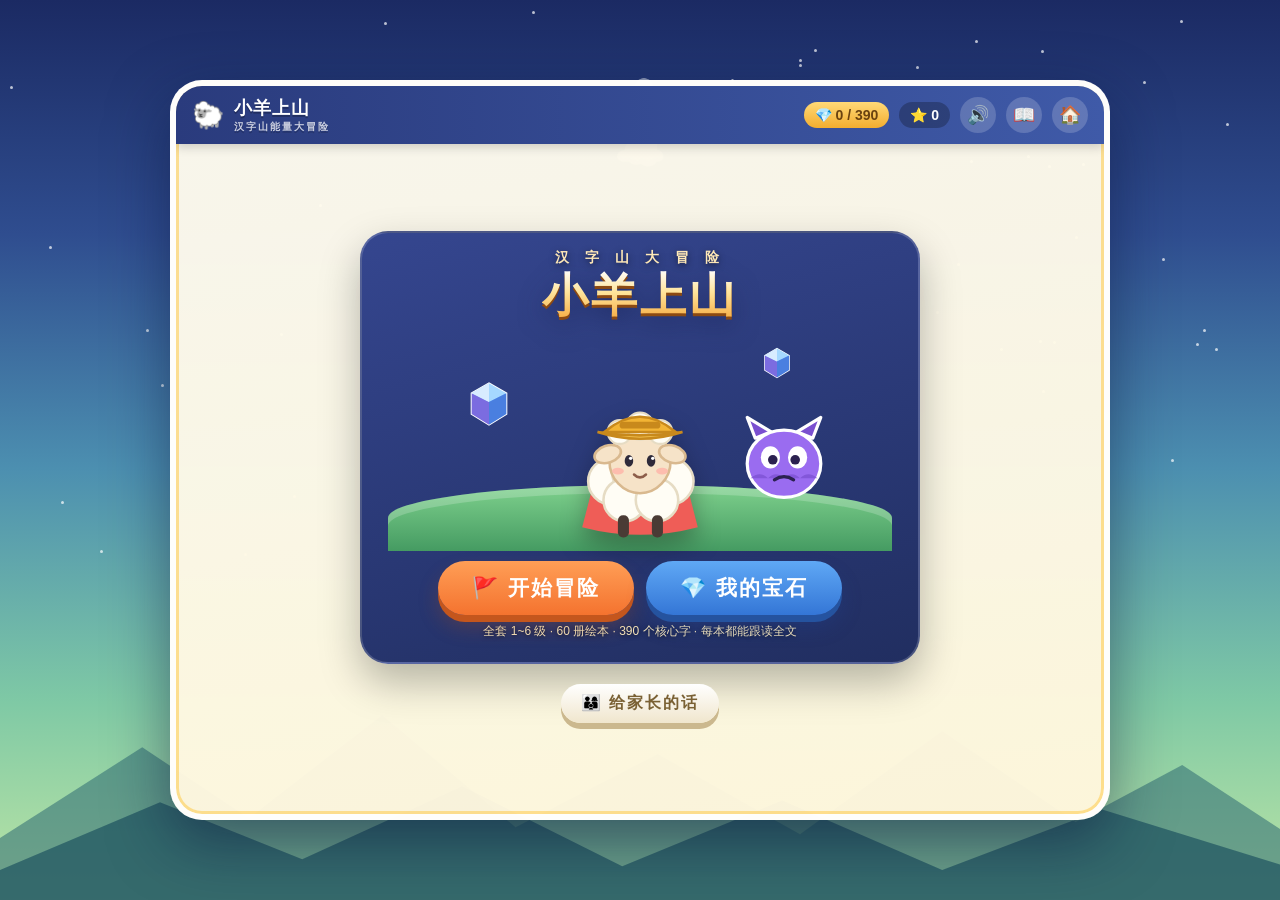
==== commit 65e264e3: "feat: 扩充小羊上山全套1-6级(390字/60册)并新增跟读全文录音关卡" ====
--- a/index.html
+++ b/index.html
@@ -329,6 +329,106 @@
   .match-card{height:70px;font-size:30px}.mem-card{width:66px;height:78px;font-size:38px}
   .btn{font-size:18px;padding:11px 24px}
 }
+
+/* ---------- 1~6 级选级 ---------- */
+.level-grid{display:grid;grid-template-columns:repeat(2,minmax(0,1fr));gap:12px;
+  width:min(780px,100%);margin:6px auto 4px;flex:0 0 auto}
+.level-card{display:flex;align-items:center;gap:12px;text-align:left;cursor:pointer;
+  background:linear-gradient(150deg,#fffdf5,#fff1d2);border:3px solid var(--lc);
+  border-radius:20px;padding:12px 14px;box-shadow:0 6px 0 rgba(120,90,30,.18);transition:.15s}
+.level-card:hover{transform:translateY(-3px);box-shadow:0 10px 0 rgba(120,90,30,.18)}
+.level-card:active{transform:translateY(2px);box-shadow:0 3px 0 rgba(120,90,30,.18)}
+.level-card.clear{background:linear-gradient(150deg,#f4fff6,#dcf6df)}
+.lv-badge{flex:0 0 54px;width:54px;height:54px;border-radius:16px;display:grid;place-items:center;
+  background:var(--lc);color:#fff;font-size:30px;font-weight:900;text-shadow:0 2px 0 rgba(0,0,0,.2)}
+.lv-body{flex:1;min-width:0}
+.lv-name{font-size:19px;font-weight:900;color:#2b3c78;white-space:nowrap}
+.lv-ok{font-size:12px;color:#2e9e63}
+.lv-sub{font-size:12px;color:#8a7550;margin:1px 0 5px}
+.lv-bar{height:9px;border-radius:9px;background:#e6dcc0;overflow:hidden}
+.lv-bar i{display:block;height:100%;border-radius:9px;background:linear-gradient(90deg,var(--lc),#ffd45e);transition:width .4s}
+.lv-foot{font-size:11px;color:#8a7550;margin-top:5px;white-space:nowrap}
+.lv-go{font-size:13px;font-weight:900;color:var(--lc);white-space:nowrap}
+#scr-map>.btn.ghost{margin-top:6px;flex:0 0 auto}
+
+/* ---------- 跟读全文 ---------- */
+.echo-head{display:flex;align-items:center;justify-content:center;gap:12px;flex-wrap:wrap;margin-bottom:4px}
+.echo-book{font-size:17px;font-weight:900;color:#a06a2c}
+.echo-prog{font-size:14px;font-weight:900;color:#2b3c78;background:#fff0c0;border-radius:999px;padding:5px 14px}
+.echo-tip{font-size:12px;color:#8a7550;text-align:center;line-height:1.6;margin:2px 0 8px;min-height:20px}
+.echo-list{flex:1;width:min(760px,100%);overflow:auto;display:flex;flex-direction:column;gap:9px;padding:2px 4px 6px}
+.echo-line{display:flex;align-items:center;gap:10px;flex-wrap:wrap;background:#fffdf4;
+  border:2px solid #f0dfae;border-left:7px solid #ffc95e;border-radius:16px;padding:9px 12px;transition:.2s}
+.echo-line.playing{border-color:#4bb6c4;background:#eafaff;transform:scale(1.01)}
+.echo-line.rec{border-color:#ff7a7a;background:#fff0ef;animation:recPulse 1s infinite}
+@keyframes recPulse{0%,100%{box-shadow:0 0 0 0 rgba(255,90,90,.35)}50%{box-shadow:0 0 0 8px rgba(255,90,90,0)}}
+.echo-line.ok{border-left-color:#48c08a;background:#f2fff6}
+.echo-no{flex:0 0 28px;width:28px;height:28px;border-radius:50%;background:#ffd45e;color:#7a5410;
+  display:grid;place-items:center;font-weight:900;font-size:14px}
+.echo-text{flex:1;min-width:180px;font-family:var(--kai);font-size:25px;font-weight:700;color:#2f3b6e;line-height:1.4}
+.echo-ops{display:flex;gap:6px;flex-wrap:wrap;justify-content:flex-end}
+button.mini{border:2px solid #e6cd91;background:linear-gradient(180deg,#fff,#ffefc9);color:#7a5a20;
+  font-family:var(--ui);font-size:12px;font-weight:900;border-radius:999px;padding:6px 10px;cursor:pointer;white-space:nowrap}
+button.mini:hover{background:#ffe08a;transform:translateY(-1px)}
+button.mini.hot{border-color:#ff6b6b;background:#ffe1e1;color:#c33}
+button.mini.okbtn{border-color:#8ed9ae;background:#e8fff0;color:#20865a}
+.award-badge{font-size:14px;font-weight:900;color:#c2601c;background:#fff0c4;border-radius:999px;padding:4px 16px}
+.dex-sec{grid-column:1/-1;font-size:14px;font-weight:900;color:#fff;background:var(--lc);
+  border-radius:10px;padding:5px 12px;margin-top:6px;letter-spacing:1px}
+
+@media (max-width:720px){
+  .level-grid{grid-template-columns:1fr;gap:8px}
+  .level-card{padding:8px 10px;border-radius:16px}
+  .lv-badge{flex-basis:42px;width:42px;height:42px;font-size:24px;border-radius:12px}
+  .lv-name{font-size:16px}.lv-sub{font-size:11px}.lv-foot{font-size:10px}.lv-go{font-size:11px}
+  .echo-text{font-size:20px;min-width:120px}
+  .echo-line{padding:7px 9px;gap:7px}
+  .echo-ops{width:100%;justify-content:flex-start}
+  button.mini{font-size:11px;padding:5px 8px}
+  .dex-sec{font-size:12px}
+}
+
+/* ---------- 跟读舞台 ---------- */
+.echo-list{flex:0 1 auto;max-height:52%}
+.echo-stage{flex:1;min-height:100px;width:100%;display:flex;flex-direction:column;
+  align-items:center;justify-content:center;gap:2px;position:relative;overflow:hidden}
+.echo-stage::before{content:'';position:absolute;bottom:-40px;width:min(420px,86%);height:110px;
+  border-radius:50%;background:radial-gradient(ellipse,#8ed59b55,transparent 70%)}
+.echo-sheep{position:relative;width:104px;height:104px;animation:bob 2s infinite ease-in-out}
+.echo-stars{position:relative;display:flex;gap:8px;justify-content:center;flex-wrap:wrap}
+.estar{font-size:30px;color:#ded2b2;text-shadow:0 2px 0 #b7a981;transition:.3s;animation:starIn .5s backwards}
+.estar.lit{color:#ffd34a;text-shadow:0 3px 0 #d39017,0 0 16px #ffd34a;transform:scale(1.18)}
+@keyframes starIn{from{transform:scale(0) rotate(-90deg)}to{transform:scale(1) rotate(0)}}
+.echo-cheer{position:relative;font-size:13px;font-weight:900;color:#8a6a2c;background:#fff3cf;
+  border-radius:999px;padding:4px 16px;margin-top:2px}
+@media (max-width:720px){
+  .echo-list{max-height:56%}
+  .echo-sheep{width:76px;height:76px}
+  .estar{font-size:24px}
+  .echo-cheer{font-size:11px;padding:3px 10px}
+}
+
+/* 跟读页窄屏精修：保证 3~5 句都能完整露出按钮 */
+@media (max-width:720px){
+  #echoTitle{font-size:20px;line-height:1.25}
+  #scr-echo .echo-head{gap:6px;margin-bottom:2px}
+  #scr-echo .echo-book{font-size:14px}
+  #scr-echo .echo-prog{font-size:12px;padding:3px 10px}
+  #scr-echo .echo-tip{font-size:10px;line-height:1.5;margin:0 0 4px;min-height:16px}
+  #scr-echo .echo-list{max-height:50%;gap:6px;padding:1px 3px 4px}
+  #scr-echo .echo-line{padding:5px 8px;gap:5px;border-radius:12px}
+  #scr-echo .echo-no{flex-basis:22px;width:22px;height:22px;font-size:12px}
+  #scr-echo .echo-text{font-size:18px;min-width:100px;line-height:1.3}
+  #scr-echo .echo-ops{gap:4px}
+  #scr-echo button.mini{font-size:10px;padding:4px 7px;border-width:1px}
+  #scr-echo .echo-stage{min-height:52px;gap:0}
+  #scr-echo .echo-sheep{width:50px;height:50px}
+  #scr-echo .estar{font-size:20px}
+  #scr-echo .echo-cheer{font-size:10px;padding:2px 10px}
+  #scr-echo .row{gap:6px;margin-top:5px}
+  #scr-echo .btn.ghost.small{font-size:13px;padding:7px 12px}
+  #scr-echo .btn.green{font-size:16px;padding:9px 20px}
+}
 </style>
 </head>
 <body>
@@ -437,22 +537,31 @@
             <button class="btn" id="startBtn">🚩 开始冒险</button>
             <button class="btn blue" id="dexHomeBtn">💎 我的宝石</button>
           </div>
-          <div class="home-tip" id="homeTip">依据《小羊上山》第 1 级 60 字编排 · 建议家长陪玩</div>
+          <div class="home-tip" id="homeTip">全套 1~6 级 · 60 册绘本 · 390 个核心字 · 每本都能跟读全文</div>
         </div>
         <button class="btn ghost small" id="parentBtn" style="margin-top:12px">👨‍👩‍👦 给家长的话</button>
       </div>
     </div>
 
+    <!-- 选级 -->
+    <div class="screen" id="scr-levels">
+      <h2 class="big">🎒 选一个级别出发</h2>
+      <p class="sub" id="levelSub">全套 6 级 · 60 册绘本 · 390 个核心字</p>
+      <div class="level-grid" id="levelGrid"></div>
+      <button class="btn ghost small" id="levelBack" style="margin-top:10px">↩ 回到首页</button>
+    </div>
+
     <!-- 登山地图 -->
     <div class="screen" id="scr-map">
-      <h2 class="big">🗺️ 汉字山登山地图</h2>
-      <p class="sub">点亮 60 颗汉字宝石，登上山顶宝库！点一个站点出发～</p>
+      <h2 class="big" id="mapTitle">🗺️ 汉字山登山地图</h2>
+      <p class="sub" id="mapSub">点一个站点出发～</p>
       <div class="map-wrap" id="mapWrap">
         <svg class="map-path" viewBox="0 0 800 460" preserveAspectRatio="none">
           <path d="M70 400 Q150 330 230 370 T400 300 Q480 250 560 290 Q640 330 720 210 Q760 150 720 70"
                 fill="none" stroke="#e6b34c" stroke-width="12" stroke-linecap="round" stroke-dasharray="2 26" opacity=".85"/>
         </svg>
       </div>
+      <button class="btn ghost small" id="mapBack">↩ 换个级别</button>
     </div>
 
     <!-- 剧情 -->
@@ -531,7 +640,32 @@
         <div class="book-lines" id="bookLines"></div>
         <div class="book-foot" id="bookFoot">✨ 这些字你都认识啦，自己读一遍吧！</div>
       </div>
-      <button class="btn green" id="readDone" style="margin-top:12px">🏅 我读完啦！</button>
+      <div class="row" style="margin-top:12px">
+        <button class="btn ghost small" id="readDone">先不跟读，直接领奖</button>
+        <button class="btn green" id="readEcho">🎤 跟读全文 →</button>
+      </div>
+    </div>
+
+    <!-- 跟读全文 -->
+    <div class="screen" id="scr-echo">
+      <h2 class="big" id="echoTitle">🎤 跟读全文</h2>
+      <div class="echo-head">
+        <div class="echo-book" id="echoBook"></div>
+        <div class="echo-prog" id="echoProg"></div>
+        <button class="btn ghost small" id="echoAll">🔊 听整本</button>
+      </div>
+      <div class="echo-tip" id="echoTip"></div>
+      <div class="echo-list" id="echoList"></div>
+      <div class="echo-stage">
+        <svg class="echo-sheep"><use href="#ic-sheep"/></svg>
+        <div class="echo-stars" id="echoStars"></div>
+        <div class="echo-cheer" id="echoCheer">大声读出来，小羊在听哦！</div>
+      </div>
+      <div class="row" style="margin-top:10px">
+        <button class="btn ghost small" id="echoBack">↩ 再看绘本</button>
+        <button class="btn ghost small" id="echoSkip">先不跟读</button>
+        <button class="btn green" id="echoDone">🏅 全部读完，领奖状！</button>
+      </div>
     </div>
 
     <!-- 结算 -->
@@ -539,6 +673,7 @@
       <div class="award-wrap">
         <svg class="medal"><use href="#ic-medal"/></svg>
         <div class="award-title" id="awardTitle">太厉害啦！</div>
+        <div class="award-badge" id="awardBadge"></div>
         <div class="award-row" id="awardGems"></div>
         <canvas id="certCanvas" width="1000" height="660"></canvas>
         <div class="row" style="margin-top:6px">
@@ -569,80 +704,69 @@
 </div>
 <div id="testOut" style="display:none"></div>
 <script>/* =====================================================================
-   小羊上山 · 汉字山能量大冒险  —— 教材数据
-   严格对齐《小羊上山儿童汉语分级读物》第 1 级：
-   · 60 个核心字，按 10 册编排，每册 6 个新字
-   · 词语、绘本短句只使用「本册及之前已学」的字（教材的编写铁律）
-   · 句式重复、有节奏，孩子认完 6 个字就能自己读完一页
+   小羊上山 · 汉字山能量大冒险 —— 教材数据（1~6 级全套）
+   ---------------------------------------------------------------------
+   · 字表依据《小羊上山儿童汉语分级读物》公开整理的各级总字表：
+     第1级 60 / 第2级 120 / 第3级 180 / 第4级 240 / 第5级 310 / 第6级 390
+   · 每级 10 册，全 60 册；绘本短句只用「本级及之前」字表里的字
+   · 绘本为配合游戏的原创改写，不是原书全文；个别缺字用同级高频常用字补齐
    ===================================================================== */
 
-/* 60 字图解：e = 图形提示，h = 儿童口吻的字形/字义提示，
-   w = 字卡背面的词，x = 是否适合做「图画变汉字」的象形演示 */
-const CHARS = {
-  '一': {e:'☝️', h:'伸出一根手指，就是「一」', w:['一二三','一上一下'], x:1},
-  '二': {e:'✌️', h:'两根手指，两横就是「二」', w:['一二三'], x:1},
-  '三': {e:'🖐️', h:'三根手指，三横就是「三」', w:['一二三'], x:1},
-  '四': {e:'4️⃣', h:'数到第四，就是「四」', w:['四五六'], x:0},
-  '五': {e:'🖐️', h:'一只手五根手指，就是「五」', w:['四五六'], x:0},
-  '六': {e:'6️⃣', h:'数到第六，就是「六」', w:['四五六'], x:0},
-  '七': {e:'7️⃣', h:'数到第七，就是「七」', w:['七八九'], x:0},
-  '八': {e:'8️⃣', h:'数到第八，就是「八」', w:['七八九'], x:0},
-  '九': {e:'9️⃣', h:'数到第九，就是「九」', w:['七八九'], x:0},
-  '十': {e:'🔟', h:'一横一竖，数满就是「十」', w:['十只','七八九十'], x:1},
-  '两': {e:'✌️', h:'两个、两只，就是「两」', w:['两只','两头'], x:0},
-  '只': {e:'🐦', h:'数小动物要说「一只」', w:['两只','十只'], x:0},
-  '头': {e:'🐮', h:'数大动物要说「一头」，也指脑袋', w:['一头','头上'], x:1},
-  '又': {e:'🔁', h:'再来一次、还要一个，就是「又」', w:['又大又小','又笑又跳'], x:0},
-  '了': {e:'✅', h:'事情做完啦，就加个「了」', w:['上山了','来了'], x:0},
-  '不': {e:'🙅', h:'摇摇头说不要，就是「不」', w:['不是','不大不小'], x:0},
-  '大': {e:'💪', h:'张开双手双脚，好大好有力气！', w:['大小','大山','大树'], x:1},
-  '小': {e:'🐣', h:'小小的一点，就是「小」', w:['大小','小鸟','小草'], x:1},
-  '上': {e:'⬆️', h:'往高处走，就是「上」', w:['上山','上山了','山上'], x:1},
-  '下': {e:'⬇️', h:'往低处走，就是「下」', w:['下山','山下'], x:1},
-  '多': {e:'🍬', h:'好多好多糖，数也数不完', w:['多少','不多'], x:0},
-  '少': {e:'🍭', h:'只剩一点点，就是「少」', w:['多少','不少'], x:0},
-  '白': {e:'☁️', h:'白云、白天，白白的', w:['白云','白天'], x:0},
-  '天': {e:'🌤️', h:'头顶上高高的一片，就是「天」', w:['白天','天上'], x:1},
-  '云': {e:'☁️', h:'天上一朵软软的云', w:['白云','云上'], x:1},
-  '山': {e:'🏔️', h:'三座尖尖的山峰，慢慢变成「山」', w:['上山','大山','山上'], x:1},
-  '太': {e:'☀️', h:'太阳的「太」，最大最大啦', w:['太阳'], x:0},
-  '阳': {e:'🌞', h:'太阳的「阳」，暖洋洋', w:['太阳'], x:0},
-  '月': {e:'🌙', h:'弯弯的月牙，变成「月」', w:['月亮'], x:1},
-  '亮': {e:'💡', h:'灯一亮，到处亮堂堂', w:['月亮','亮亮'], x:0},
-  '星': {e:'⭐', h:'天上眨眼睛的小星星', w:['星星'], x:1},
-  '马': {e:'🐴', h:'大马跑得快，鬃毛飘呀飘', w:['大马','马上'], x:1},
-  '牛': {e:'🐮', h:'头上有两只角，就是「牛」', w:['小牛','一头大牛'], x:1},
-  '羊': {e:'🐑', h:'小羊头上弯弯角，咩咩叫', w:['小羊','山羊'], x:1},
-  '兔': {e:'🐰', h:'长耳朵短尾巴，是小兔', w:['小兔','白兔'], x:0},
-  '虫': {e:'🐛', h:'小小的毛毛虫，一扭一扭', w:['小虫','七只小虫'], x:1},
-  '鸟': {e:'🐦', h:'有翅膀会飞，就是「鸟」', w:['小鸟','飞鸟'], x:1},
-  '花': {e:'🌸', h:'草地上开出一朵花', w:['花草','小花','山上花'], x:1},
-  '草': {e:'🌱', h:'绿绿的小草从地里冒出来', w:['小草','吃草','花草'], x:1},
-  '树': {e:'🌳', h:'高高的大树，有树干有树叶', w:['大树','树上'], x:1},
-  '地': {e:'🌍', h:'脚下的大地，土地的地', w:['地上','大地','草地'], x:0},
-  '吃': {e:'🍚', h:'张口吃东西，就是「吃」', w:['吃草','好吃'], x:0},
-  '看': {e:'👀', h:'手搭在眼睛上往远处看', w:['看花','看山','看看'], x:1},
-  '走': {e:'🚶', h:'一步一步往前走', w:['走来','走走','飞走'], x:1},
-  '笑': {e:'😄', h:'弯弯的眼睛，哈哈大笑', w:['大笑','好笑','又笑又跳'], x:1},
-  '来': {e:'👉', h:'朝我这边过来，就是「来」', w:['来了','走来','飞来'], x:0},
-  '飞': {e:'🕊️', h:'张开翅膀飞上天', w:['飞鸟','飞来','飞走'], x:1},
-  '爱': {e:'❤️', h:'心里喜欢，就是「爱」', w:['爱我','我爱'], x:0},
-  '是': {e:'✔️', h:'点点头说「是」', w:['不是','是花'], x:0},
-  '跑': {e:'🏃', h:'两条腿飞快地跑', w:['跑来','快跑'], x:1},
-  '跳': {e:'🐸', h:'像小青蛙一样，双脚一蹬蹦起来！', w:['跳高','又笑又跳'], x:1},
-  '高': {e:'📏', h:'长颈鹿好高好高', w:['高兴','跳高','高大'], x:0},
-  '兴': {e:'🎉', h:'高高兴兴，开心得跳起来', w:['高兴','高高兴兴'], x:0},
-  '快': {e:'⚡', h:'咻——像闪电一样，好快！', w:['快跑','快快乐乐'], x:0},
-  '乐': {e:'🎈', h:'快乐得想唱歌', w:['快乐','快快乐乐'], x:0},
-  '好': {e:'👍', h:'做得真棒，就是一个「好」', w:['好的','好大','好笑'], x:0},
-  '的': {e:'🔗', h:'我的、你的，把两个字连起来', w:['我的','好的','大大的'], x:0},
-  '爸': {e:'👨', h:'家里高高的那个人是爸爸', w:['爸爸'], x:0},
-  '妈': {e:'👩', h:'抱抱我的人是妈妈', w:['妈妈'], x:0},
-  '我': {e:'🙋', h:'指指自己，就是「我」', w:['我的','我爱','我笑'], x:0},
-};
-
-/* 10 册 = 10 个冒险站点。story 里的每个字都必须在「本册及之前」的字表里 */
-const BOOKS = [
+const LEVEL_META = [
+  {level:1, name:'第 1 级', sub:'零起点 · 60 字',   theme:'起跑坡',   color:'#69c98a'},
+  {level:2, name:'第 2 级', sub:'句子变长 · 120 字', theme:'四季河谷', color:'#4bb6c4'},
+  {level:3, name:'第 3 级', sub:'完整故事 · 180 字', theme:'森林学校', color:'#8cbf5a'},
+  {level:4, name:'第 4 级', sub:'篇幅变长 · 240 字', theme:'机器城堡', color:'#f0a45c'},
+  {level:5, name:'第 5 级', sub:'难度陡增 · 310 字', theme:'天空之城', color:'#a97bd6'},
+  {level:6, name:'第 6 级', sub:'桥梁书 · 390 字',   theme:'山顶书海', color:'#e7b542'},
+];
+const OFFICIAL_TOTAL = [60, 120, 180, 240, 310, 390];
+
+/* 公开整理的各级「本级新增字表」（含少量跨级复现字，构建时会自动去重） */
+const RAW_LEVELS = [
+  '一二三四五六七八九十两只头又了不大小上下多少白天云山太阳月亮星马牛羊兔虫鸟花草树地吃看走笑来飞爱是跑跳高兴快乐好的爸妈我',
+  '人儿子口几个中牙门手心什么开可回出去里床车家爷奶你水饭有找坐听玩哭起喝到河海风雨雪春夏秋冬鱼狼猫狗蝴蝶蜜蜂谢睡红蓝绿美丽',
+  '木王日百千万公主生长见女在早叶森林书画学习对没老师他们前后哥姐弟妹国衣服幼园校爬藏说觉写做穿打要想黄黑很再把和啊吧吗得着',
+  '火光力气午发电宝贝自己身今年岁米面包瓜果点字话机船菜孩为比会站行叫过关喜欢怕给跟进干坏青明晚真饱错东西外每这始也还以呢',
+  '方灾校金朋友祖娃婆医眼睛睡鸡鸭嘴桃球笔幻活课歌声音边时钟样分问变感围加买寄动售住放读教唱修滑游像反正回室新片卡乐条北南哪谁才更都丛向学',
+  '皮毛旦田虫白衣江伞内房名色足肚鸟蚂蚯叶尾巴芽杏柳莲步诗词桥河羽弦浮彩旗棋桌阵夜梦伙班路抱雷办法朵升闪桂沾汗秦练晃念摇摘落久金远近冷热暖短鼠烟烈释左右旁它牙',
+];
+
+/* 补齐字：公开整理字表比官方字数少几个，用同级高频常用字（且带真人录音）补齐 */
+const FILLER = '就全名同工帮常最能认识记送通那间队灯石种窗纸目知本根耳肉育句各合土场圆图如实拉拿护昨旧静非钱鞋颗遍达座忘思懂所折推操次流沙理禾秀窗';
+
+/* 每级 10 个登山站点 */
+const ZONES = [
+  ['起跑坡','巨石阵','星夜崖','火焰山','恐龙谷','花田桥','飞毛腿峡谷','弹力跳跳岩','家城堡','山顶宝库'],
+  ['家门口','小水湾','四季坡','车轮岭','饭香村','河海口','风云台','动物林','蝴蝶谷','彩虹顶'],
+  ['日光台','公主堡','早晨林','画画屋','学堂门','衣裳街','幼儿园','写字岩','黄山坡','回声谷'],
+  ['火光洞','发电站','米面城','瓜果园','字话船','过关门','勇气崖','青草坡','东西桥','开始峰'],
+  ['方石阵','医馆街','球场湾','歌声台','钟楼边','变化谷','寄信坡','滑滑岩','卡片屋','南北塔'],
+  ['皮毛坡','白伞江','彩色房','尾巴林','小诗桥','棋阵台','梦夜谷','雷雨崖','冷暖岭','书海顶'],
+];
+
+/* 60 册绘本名 */
+const TITLES = [
+  ['《一二三，上山》','《小小的，大大的》','《月亮和星星》','《太阳上山了》','《小羊和小牛》',
+   '《两只小兔》','《来来来，上山来》','《高高兴兴》','《我爱爸爸妈妈》','《一二三……十》'],
+  ['《我家的人》','《一双手》','《什么开开门》','《车车里》','《吃饭啦》',
+   '《喝水到河》','《春夏秋冬》','《小猫小狗》','《蝴蝶蜜蜂》','《红蓝绿》'],
+  ['《木王看日出》','《小公主》','《早上的森林》','《画一本书》','《老师来了》',
+   '《姐弟妹》','《幼儿园》','《写字穿衣》','《黄的黑的红》','《啊，好大的山》'],
+  ['《火光一闪》','《风发电》','《今年几岁》','《瓜果点心》','《小船上》',
+   '《站好过关》','《不怕》','《青草明白》','《东山和西山》','《开始啦》'],
+  ['《前方有山》','《医生看看》','《小鸡玩球》','《笔和歌声》','《山边时钟》',
+   '《分一半》','《围一圈》','《读出声》','《反过来》','《北山南山》'],
+  ['《白白的毛》','《白小伞》','《彩色房子》','《小鸟和尾巴》','《小桥诗》',
+   '《彩旗和棋》','《夜里做梦》','《打雷了》','《远山近山》','《我自己会读啦》'],
+];
+
+const EMOS = ['🌱','🗿','🌙','🌋','🦕','🌸','🚀','🤸','🏰','👑'];
+const BADGE_COLORS = ['#69c98a','#e8a257','#7b8ee0','#f2784f','#8cbf5a',
+                      '#e085ad','#4bb6c4','#a97bd6','#f0a45c','#e7b542'];
+
+/* ---------------- 第 1 级：保留原有精编 10 册 ---------------- */
+const BOOKS_L1 = [
   {
     book:'《一二三，上山》', zone:'起跑坡', emo:'🌱', color:'#69c98a',
     villain:'迷雾怪偷走了第一把汉字钥匙！',
@@ -715,7 +839,208 @@
   },
 ];
 
-/* 5 种小游戏。每册玩 2 个，按册号轮换，最后一册是总复习 */
+/* ---------------- 第 2~6 级：每级 10 册 × 3 句 ---------------- */
+const STORIES = [
+  BOOKS_L1.map(b => b.story),
+  /* 第 2 级：家人 · 四季 · 动物 */
+  [
+    ['你家有小人，我家有大人。','大人上山，小人儿上山。','爸爸是大人，我是小人儿。'],
+    ['我有两只手，你有两只手。','手心白白，手心小小的。','大人的手大，小人的手小。'],
+    ['什么开开？门开开。','什么回来了？小鸟飞回来了。','开门出去，回家看妈妈。'],
+    ['小车里，有小人。','出门上车，回家下车。','爷爷上车，奶奶上车。'],
+    ['爷爷坐，奶奶坐，小人坐。','找一找，饭好了。','听听，小人哭。'],
+    ['小河的水，白白的。','小鸟飞到河上，喝水。','玩玩水，起起风。'],
+    ['春天来，山花开了。','夏天下雨，冬天下雪。','秋风一起，大树上飞小鸟。'],
+    ['小狗跑，小猫跑，小羊跑。','河里小鱼，山上大狼。','冬爷爷来了，河里小鱼。'],
+    ['蝴蝶飞飞，蜜蜂飞飞。','红花上的蝴蝶，白花上的蜜蜂。','谢谢你，小蜜蜂，我睡了。'],
+    ['红的花，蓝的天，绿的草。','美丽的小山上，有红有绿。','春夏秋冬，山上美。'],
+  ],
+  /* 第 3 级：森林 · 学校 · 公主 */
+  [
+    ['大王上山，看见日出。','一，二，三……一百，一千，一万。','太阳出来，大王笑了。'],
+    ['小公主长高了。','公主看见小鸟，小鸟看见公主。','女儿在家，公主在山里。'],
+    ['早上，森林里有小鸟。','叶子绿绿的，大树高高的。','森林里，书在树上。'],
+    ['我画花，你画叶。','书上有画，画上有花。','没画好，再画。'],
+    ['老师来了，他们来了。','哥哥在前，姐姐在后。','老师说什么？'],
+    ['姐姐有红衣服，妹妹有绿衣服。','弟弟小，姐姐大。','中国有山，有河，有大树。'],
+    ['幼儿园里，小人在玩。','学校里有书，有画。','爬上山，藏起来，说：来找我！'],
+    ['我写书，你穿衣。','做一做，穿一穿，打一打。','想妈妈，说出来。'],
+    ['黄的花，黑的山，很好看。','再来一回，我看你的手。','和爸爸一起上山。'],
+    ['啊！好大的山！','你去吗？我去，好吧。','看着我，听我说。'],
+  ],
+  /* 第 4 级：机器 · 勇气 · 夜晚 */
+  [
+    ['火光一亮，山上有光。','中午，太阳好大。','小羊有力气，上山跑。'],
+    ['风发电，水发电。','宝贝自己穿衣，自己吃饭。','身上的衣服，白白的。'],
+    ['今年我五岁。','大米饭，白面包。','一岁，两岁，三岁，长高了。'],
+    ['西瓜大，果子小。','点心好吃，字好看。','说话，听话，心里高兴。'],
+    ['小船上，有小孩。','白菜绿，果子红。','为了妈妈，比一比，看我跑得快。'],
+    ['站好，行走，叫一叫。','过了一关，又一关。','喜欢就再来一回。'],
+    ['不怕，不怕，跟着我。','给小狗吃饭。','进山，跟上来，出力气。'],
+    ['青草绿，晚上的星星亮。','真的吗？真的，我明白。','吃饱了，真高兴。'],
+    ['东山有花，西山有树。','外面每天有风。','这里开始，山上也好。'],
+    ['开始了！','我也会，你也会。','以后还来，好不好呢？'],
+  ],
+  /* 第 5 级：医生 · 球赛 · 唱歌 · 地图 */
+  [
+    ['前方有山，后方有河。','大风来了，不怕，有朋友。','金子亮亮的。'],
+    ['爷爷是爷爷，婆婆是婆婆。','医生看看眼，看看嘴。','小娃娃，笑一笑。'],
+    ['小鸡小鸭，一起玩球。','桃子好吃，球儿好看。','嘴上说，球在手里。'],
+    ['笔在手上，画活了。','上课了，歌声好听。','声音大，声音小。'],
+    ['山边有花，水边有树。','时钟看一看，样子真好。','一样的花，不一样的草。'],
+    ['分给你，分给我。','问一问，想一想，会变。','谢谢你，我心里感动。'],
+    ['围起来，加一个。','买一个球，寄给朋友。','住在山里，放在手上。'],
+    ['读出声，教我唱。','修好小车，滑下山。','游来游去，像小鱼。'],
+    ['反过来，正过来，都会。','回到教室里，一片新叶子。','卡片上有字，我会读。'],
+    ['北山有雪，南山有花。','哪里开花更美？','丛里的小虫，向太阳。'],
+  ],
+  /* 第 6 级：桥 · 棋 · 梦 · 雷雨 · 田园 */
+  [
+    ['小羊的皮，白白的毛。','田里有草，山上有树。','新年到了，大家笑。'],
+    ['白衣服，白小伞。','江水长，江水远。','伞内有人，伞外有雨。'],
+    ['房子小小的，名字大大的。','红色、绿色、黄色，好看。','肚子大大的，足下有力。'],
+    ['小鸟飞，小虫在地下。','尾巴长，尾巴短。','叶子绿，芽儿小。'],
+    ['杏花红，柳叶绿。','小桥上，一步一步走。','念诗，读词，真好听。'],
+    ['河上有桥，桥上有旗。','彩旗飞，羽毛飞。','桌上有棋，两人下。'],
+    ['夜里做梦，梦见小鸟。','小羊和我，一起走大路。','抱一抱，不怕黑。'],
+    ['打雷了，不怕，有办法。','太阳升，闪闪亮。','摇一摇，落下来，练习好久。'],
+    ['远山小，近山大。','冷冷的，热热的，暖暖的。','左边，右边，旁边，都是它。'],
+    ['小羊上山，自己读书。','一年又一年，天天向上。','我自己会读了！'],
+  ],
+];
+
+/* ---------------- 字卡图解：第 1 级精编 60 字 ---------------- */
+const HINTS_L1 = {
+  '一': {e:'☝️', h:'伸出一根手指，就是「一」', w:['一二三','一上一下'], x:1},
+  '二': {e:'✌️', h:'两根手指，两横就是「二」', w:['一二三'], x:1},
+  '三': {e:'🖐️', h:'三根手指，三横就是「三」', w:['一二三'], x:1},
+  '四': {e:'4️⃣', h:'数到第四，就是「四」', w:['四五六'], x:0},
+  '五': {e:'🖐️', h:'一只手五根手指，就是「五」', w:['四五六'], x:0},
+  '六': {e:'6️⃣', h:'数到第六，就是「六」', w:['四五六'], x:0},
+  '七': {e:'7️⃣', h:'数到第七，就是「七」', w:['七八九'], x:0},
+  '八': {e:'8️⃣', h:'数到第八，就是「八」', w:['七八九'], x:0},
+  '九': {e:'9️⃣', h:'数到第九，就是「九」', w:['七八九'], x:0},
+  '十': {e:'🔟', h:'一横一竖，数满就是「十」', w:['十只','七八九十'], x:1},
+  '两': {e:'✌️', h:'两个、两只，就是「两」', w:['两只','两头'], x:0},
+  '只': {e:'🐦', h:'数小动物要说「一只」', w:['两只','十只'], x:0},
+  '头': {e:'🐮', h:'数大动物要说「一头」，也指脑袋', w:['一头','头上'], x:1},
+  '又': {e:'🔁', h:'再来一次、还要一个，就是「又」', w:['又大又小','又笑又跳'], x:0},
+  '了': {e:'✅', h:'事情做完啦，就加个「了」', w:['上山了','来了'], x:0},
+  '不': {e:'🙅', h:'摇摇头说不要，就是「不」', w:['不是','不大不小'], x:0},
+  '大': {e:'💪', h:'张开双手双脚，好大好有力气！', w:['大小','大山','大树'], x:1},
+  '小': {e:'🐣', h:'小小的一点，就是「小」', w:['大小','小鸟','小草'], x:1},
+  '上': {e:'⬆️', h:'往高处走，就是「上」', w:['上山','上山了','山上'], x:1},
+  '下': {e:'⬇️', h:'往低处走，就是「下」', w:['下山','山下'], x:1},
+  '多': {e:'🍬', h:'好多好多糖，数也数不完', w:['多少','不多'], x:0},
+  '少': {e:'🍭', h:'只剩一点点，就是「少」', w:['多少','不少'], x:0},
+  '白': {e:'☁️', h:'白云、白天，白白的', w:['白云','白天'], x:0},
+  '天': {e:'🌤️', h:'头顶上高高的一片，就是「天」', w:['白天','天上'], x:1},
+  '云': {e:'☁️', h:'天上一朵软软的云', w:['白云','云上'], x:1},
+  '山': {e:'🏔️', h:'三座尖尖的山峰，慢慢变成「山」', w:['上山','大山','山上'], x:1},
+  '太': {e:'☀️', h:'太阳的「太」，最大最大啦', w:['太阳'], x:0},
+  '阳': {e:'🌞', h:'太阳的「阳」，暖洋洋', w:['太阳'], x:0},
+  '月': {e:'🌙', h:'弯弯的月牙，变成「月」', w:['月亮'], x:1},
+  '亮': {e:'💡', h:'灯一亮，到处亮堂堂', w:['月亮','亮亮'], x:0},
+  '星': {e:'⭐', h:'天上眨眼睛的小星星', w:['星星'], x:1},
+  '马': {e:'🐴', h:'大马跑得快，鬃毛飘呀飘', w:['大马','马上'], x:1},
+  '牛': {e:'🐮', h:'头上有两只角，就是「牛」', w:['小牛','一头大牛'], x:1},
+  '羊': {e:'🐑', h:'小羊头上弯弯角，咩咩叫', w:['小羊','山羊'], x:1},
+  '兔': {e:'🐰', h:'长耳朵短尾巴，是小兔', w:['小兔','白兔'], x:0},
+  '虫': {e:'🐛', h:'小小的毛毛虫，一扭一扭', w:['小虫','七只小虫'], x:1},
+  '鸟': {e:'🐦', h:'有翅膀会飞，就是「鸟」', w:['小鸟','飞鸟'], x:1},
+  '花': {e:'🌸', h:'草地上开出一朵花', w:['花草','小花','山上花'], x:1},
+  '草': {e:'🌱', h:'绿绿的小草从地里冒出来', w:['小草','吃草','花草'], x:1},
+  '树': {e:'🌳', h:'高高的大树，有树干有树叶', w:['大树','树上'], x:1},
+  '地': {e:'🌍', h:'脚下的大地，土地的地', w:['地上','大地','草地'], x:0},
+  '吃': {e:'🍚', h:'张口吃东西，就是「吃」', w:['吃草','好吃'], x:0},
+  '看': {e:'👀', h:'手搭在眼睛上往远处看', w:['看花','看山','看看'], x:1},
+  '走': {e:'🚶', h:'一步一步往前走', w:['走来','走走','飞走'], x:1},
+  '笑': {e:'😄', h:'弯弯的眼睛，哈哈大笑', w:['大笑','好笑','又笑又跳'], x:1},
+  '来': {e:'👉', h:'朝我这边过来，就是「来」', w:['来了','走来','飞来'], x:0},
+  '飞': {e:'🕊️', h:'张开翅膀飞上天', w:['飞鸟','飞来','飞走'], x:1},
+  '爱': {e:'❤️', h:'心里喜欢，就是「爱」', w:['爱我','我爱'], x:0},
+  '是': {e:'✔️', h:'点点头说「是」', w:['不是','是花'], x:0},
+  '跑': {e:'🏃', h:'两条腿飞快地跑', w:['跑来','快跑'], x:1},
+  '跳': {e:'🐸', h:'像小青蛙一样，双脚一蹬蹦起来！', w:['跳高','又笑又跳'], x:1},
+  '高': {e:'📏', h:'长颈鹿好高好高', w:['高兴','跳高','高大'], x:0},
+  '兴': {e:'🎉', h:'高高兴兴，开心得跳起来', w:['高兴','高高兴兴'], x:0},
+  '快': {e:'⚡', h:'咻——像闪电一样，好快！', w:['快跑','快快乐乐'], x:0},
+  '乐': {e:'🎈', h:'快乐得想唱歌', w:['快乐','快快乐乐'], x:0},
+  '好': {e:'👍', h:'做得真棒，就是一个「好」', w:['好的','好大','好笑'], x:0},
+  '的': {e:'🔗', h:'我的、你的，把两个字连起来', w:['我的','好的','大大的'], x:0},
+  '爸': {e:'👨', h:'家里高高的那个人是爸爸', w:['爸爸'], x:0},
+  '妈': {e:'👩', h:'抱抱我的人是妈妈', w:['妈妈'], x:0},
+  '我': {e:'🙋', h:'指指自己，就是「我」', w:['我的','我爱','我笑'], x:0},
+};
+
+/* 2~6 级常见字的图形提示，其余字用稳定的默认图案 */
+const EMOJI_HINT = {
+  '人':'🧒','儿':'👶','子':'👦','口':'👄','几':'🔢','个':'☝️','中':'🎯','牙':'🦷','门':'🚪','手':'✋',
+  '心':'❤️','什':'❓','么':'❔','开':'🔓','可':'👌','回':'🔙','出':'📤','去':'👋','里':'📍','床':'🛏️',
+  '车':'🚗','家':'🏠','爷':'👴','奶':'👵','你':'👉','水':'💧','饭':'🍚','有':'✅','找':'🔍','坐':'🪑',
+  '听':'👂','玩':'🧸','哭':'😢','起':'⬆️','喝':'🥤','到':'🏁','河':'🏞️','海':'🌊','风':'🌬️','雨':'🌧️',
+  '雪':'❄️','春':'🌸','夏':'☀️','秋':'🍂','冬':'⛄','鱼':'🐟','狼':'🐺','猫':'🐱','狗':'🐶','蝴':'🦋',
+  '蝶':'🦋','蜜':'🍯','蜂':'🐝','谢':'🙏','睡':'😴','红':'🔴','蓝':'🔵','绿':'🟢','美':'🌈','丽':'🌺',
+  '木':'🌳','王':'👑','日':'☀️','百':'💯','千':'🔢','万':'🔢','公':'🧓','主':'👸','生':'🌱','长':'📏',
+  '见':'👀','女':'👧','在':'📍','早':'🌅','叶':'🍃','森':'🌲','林':'🌳','书':'📚','画':'🎨','学':'🎒',
+  '习':'✍️','对':'✔️','没':'🚫','老':'👴','师':'👩‍🏫','他':'👦','们':'👥','前':'⬅️','后':'➡️','哥':'👦',
+  '姐':'👧','弟':'👶','妹':'👧','国':'🏳️','衣':'👕','服':'👔','幼':'🧒','园':'🏞️','校':'🏫','爬':'🧗',
+  '藏':'🙈','说':'💬','觉':'😴','写':'✏️','做':'🛠️','穿':'👕','打':'👊','要':'🙋','想':'💭','黄':'🟡',
+  '黑':'⚫','很':'❗','再':'🔁','把':'✋','和':'🤝','火':'🔥','光':'💡','力':'💪','气':'🎈','午':'🕛',
+  '发':'⚡','电':'🔌','宝':'💎','贝':'🐚','自':'🙋','己':'🙋','身':'🧍','今':'📅','年':'🎊','岁':'🎂',
+  '米':'🍚','面':'🍜','包':'🎒','瓜':'🍉','果':'🍎','点':'👉','字':'🔤','话':'💬','机':'⚙️','船':'⛵',
+  '菜':'🥬','孩':'🧒','为':'❓','比':'⚖️','会':'🤝','站':'🧍','行':'🚶','叫':'📣','过':'➡️','关':'🚪',
+  '喜':'😄','欢':'🎉','怕':'😨','给':'🎁','跟':'👣','进':'📥','干':'🛠️','坏':'💔','青':'🟢','明':'🌞',
+  '晚':'🌆','真':'💯','饱':'🍚','错':'❌','东':'🧭','西':'🧭','外':'🌤️','每':'📅','这':'👉','始':'🚩',
+  '也':'➕','还':'🔙','以':'✔️','呢':'❓','就':'🚀','全':'💯','名':'🏷️','同':'🤝','工':'🔧','帮':'🤝',
+  '常':'📅','最':'🏆','能':'💪','认':'👀','识':'🔤','记':'📝','送':'🎁','通':'🛤️','那':'👉','间':'🚪',
+  '队':'👥','灯':'💡','石':'🪨','种':'🌱','窗':'🪟','纸':'📄','目':'👁️','知':'💡','本':'📕','根':'🌱',
+  '耳':'👂','肉':'🍖','育':'🤸','句':'💬','各':'🔢','合':'🤝','土':'🟤','场':'🏟️','圆':'⭕','图':'🖼️',
+  '如':'✔️','实':'💯','拉':'🤜','拿':'✋','护':'🛡️','昨':'📅','旧':'📦','静':'🤫','非':'🚫','钱':'💰',
+  '鞋':'👟','颗':'🔵','遍':'🔁','达':'🏁','座':'🪑','忘':'💭','思':'💭','懂':'💡','所':'📍','折':'📐',
+  '推':'👉','操':'🤸','次':'🔢','流':'🌊','沙':'🏖️','理':'🧠','禾':'🌾','秀':'🌾','方':'🔲','灾':'🌪️',
+  '金':'🥇','朋':'🤝','友':'🤝','祖':'👴','娃':'🧒','婆':'👵','医':'🩺','眼':'👁️','睛':'👁️','鸡':'🐔',
+  '鸭':'🦆','嘴':'👄','桃':'🍑','球':'⚽','笔':'✏️','幻':'✨','活':'🌱','课':'📖','歌':'🎵','声':'🔊',
+  '音':'🎵','边':'📐','时':'🕐','钟':'🕰️','样':'🖼️','分':'✂️','问':'❓','变':'🔄','感':'💗','围':'⭕',
+  '加':'➕','买':'🛒','寄':'📮','动':'🏃','售':'🏪','住':'🏠','放':'📤','读':'📖','教':'👩‍🏫','唱':'🎤',
+  '修':'🔧','滑':'🛝','游':'🏊','像':'🖼️','反':'🔄','正':'✔️','室':'🏫','新':'✨','片':'🃏','卡':'🃏',
+  '条':'📏','北':'🧭','南':'🧭','哪':'❓','谁':'❓','才':'⭐','更':'⬆️','都':'💯','丛':'🌿','向':'➡️',
+  '皮':'🐑','毛':'🧶','旦':'🌅','田':'🌾','江':'🏞️','伞':'☂️','内':'📥','房':'🏠','色':'🎨','足':'🦶',
+  '肚':'🫃','蚂':'🐜','蚯':'🪱','尾':'🐾','巴':'🐾','芽':'🌱','杏':'🍑','柳':'🌿','莲':'🪷','步':'👣',
+  '诗':'📜','词':'📜','桥':'🌉','羽':'🪶','弦':'🎻','浮':'🎈','彩':'🌈','旗':'🚩','棋':'♟️','桌':'🪑',
+  '阵':'🌪️','夜':'🌃','梦':'💤','伙':'🤝','班':'👥','路':'🛤️','抱':'🤗','雷':'⛈️','办':'📋','法':'⚖️',
+  '朵':'🌸','升':'⬆️','闪':'⚡','桂':'🌼','沾':'💧','汗':'💦','练':'✍️','晃':'🔄','念':'📖','摇':'🔄',
+  '摘':'✋','落':'🍂','久':'⏳','远':'🔭','近':'🔍','冷':'🧊','热':'🔥','暖':'☀️','短':'📏','鼠':'🐭',
+  '烟':'💨','烈':'🔥','释':'📖','左':'⬅️','右':'➡️','旁':'↔️','它':'👉',
+};
+const DEFAULT_EMO = ['⭐','🌟','✨','🎈','🎁','🌈','☀️','🌼','🐾','🚩','💠','🔔','🎵','🎯','🍎','🌊'];
+
+/* 常用二字词库：运行时按「已学字」过滤，保证只出现学过的字 */
+const WORD_POOL = [
+  '上山','下山','山上','山下','大小','多少','小草','大树','白天','白云','天上','太阳','月亮','星星',
+  '小羊','小牛','大马','小兔','小鸟','小虫','花草','地上','来了','飞来','飞走','走来','跑来','吃草',
+  '看花','大笑','跳高','高兴','快乐','爸爸','妈妈','我的','好的','山花','上山了','大大的','小小',
+  '人口','小人','大人','你家','我家','家人','手心','小手','两手','口水','口水','开门','回家','出去',
+  '里头','车子','上车','爷爷','奶奶','吃饭','找人','坐下','听见','好玩','好人','一起','河水','海水',
+  '大风','下雨','下雪','春天','夏天','秋天','冬天','小鱼','大狼','小猫','小狗','蝴蝶','蜜蜂','谢谢',
+  '睡觉','红花','蓝天','绿草','美丽','什么','回来','出去','门口','心里','风水','春雨','冬天',
+  '大王','日出','公主','生长','女儿','在家','早上','叶子','森林','看书','画画','学习','对了','没有',
+  '老师','他们','前后','哥哥','姐姐','弟弟','妹妹','中国','衣服','幼儿','公园','学校','爬山','说话',
+  '写字','穿衣','要是','想家','黄色','黑色','很好','再来','把手','和好','好吧','看着','听着',
+  '火光','力气','中午','发电','宝贝','自己','今年','大米','面包','瓜果','点心','字卡','说话','手机',
+  '小船','白菜','孩子','为了','比一比','开会','站好','行走','过关','喜欢','不怕','给你','跟进',
+  '干活','好坏','青草','明白','晚上','真的','吃饱','东西','外面','每天','这里','开始','也好','还有',
+  '以后','就全','全家','名字','一同','工人','帮人','常常','最好','能干','认字','识字','记住','送人',
+  '通过','那里','中间','队长','灯光','石头','种花','窗子','白花','眼中','学问','读书','树林','听写',
+  '前方','朋友','金子','医生','眼睛','小鸡','小鸭','桃子','皮球','笔画','上课','歌声','声音','山边',
+  '时钟','样子','分给','问好','变了','感动','围住','加上','买书','住家','放手','读书','教我','唱歌',
+  '修车','滑下','游玩','正反','教室','新年','卡片','一条','北山','南山','哪里','谁的','才是','更好',
+  '都是','草丛','向前','皮毛','田里','江水','雨伞','房子','红色','足球','尾巴','芽儿','杏花','柳树',
+  '小桥','念诗','棋子','阵雨','夜里','做梦','队友','大路','抱抱','打雷','办法','一朵','升起','闪电',
+  '练习','好久','远近','冷热','暖暖','长短','左边','右边','旁边','它们','白毛','水田','白衣','彩色',
+];
+
+/* ---------------- 5 种小游戏 ---------------- */
 const GAMES = {
   gem:    {name:'抢汉字宝石', emo:'💎', tip:'听一听，点走会发光的那个字！'},
   whack:  {name:'敲跑迷雾怪', emo:'🔨', tip:'听到哪个字，就敲哪只小怪兽！'},
@@ -724,29 +1049,85 @@
   build:  {name:'词语拼拼乐', emo:'🀄', tip:'把两个字拼成一个词！'},
 };
 const GAME_ORDER = ['gem','whack','missing','match','build'];
-
-/* 每个册子要玩的两种游戏（轮换保证不重复到腻） */
 function gamesForBook(i) {
   const a = GAME_ORDER[i % GAME_ORDER.length];
   const b = GAME_ORDER[(i + 2) % GAME_ORDER.length];
   return i === 9 ? ['gem', 'match'] : [a, b === a ? 'gem' : b];
 }
-
-/* 常用词库：只由 60 字组成，用于「词语拼拼乐」和复习 */
-const WORDS = [
-  '上山','下山','山上','山下','大小','多少','小草','大树','白天','白云',
-  '天上','太阳','月亮','星星','小羊','小牛','大马','小兔','小鸟','小虫',
-  '花草','地上','来了','飞来','飞走','走来','跑来','吃草','看花','大笑',
-  '跳高','高兴','快乐','爸爸','妈妈','我的','好的','山花','上山了','大大的',
-];
-
-/* 徽章颜色（奖状用） */
-const BADGE_COLORS = ['#69c98a','#e8a257','#7b8ee0','#f2784f','#8cbf5a',
-                      '#e085ad','#4bb6c4','#a97bd6','#f0a45c','#e7b542'];
+const WORDS = WORD_POOL;
+
+/* ---------------- 构建 1~6 级 ---------------- */
+function buildLevels() {
+  const seen = new Set(), levels = [];
+  let prevCount = 0;
+  for (let li = 0; li < 6; li++) {
+    const want = OFFICIAL_TOTAL[li] - prevCount;
+    let news;
+    if (li === 0) news = BOOKS_L1.flatMap(b => b.chars).slice();
+    else news = [...RAW_LEVELS[li]].filter(c => !seen.has(c));
+    news = [...new Set(news)];
+    // 用补齐字凑够官方新增字数
+    for (const c of FILLER) {
+      if (news.length >= want) break;
+      if (!seen.has(c) && !news.includes(c)) news.push(c);
+    }
+    news.forEach(c => seen.add(c));
+    const allowed = [...seen];
+    prevCount = seen.size;
+
+    let books;
+    if (li === 0) books = BOOKS_L1;
+    else {
+      const per = Math.ceil(news.length / 10);
+      books = Array.from({length: 10}, (_, i) => {
+        const zone = ZONES[li][i];
+        return {
+          book: TITLES[li][i], zone, emo: EMOS[(i + li) % EMOS.length],
+          color: BADGE_COLORS[(i + li) % BADGE_COLORS.length],
+          villain: `迷雾怪把「${zone}」的汉字宝石藏起来啦！`,
+          chars: news.slice(i * per, (i + 1) * per),
+          story: STORIES[li][i],
+          badge: zone + '小勇士',
+        };
+      });
+    }
+    levels.push({
+      ...LEVEL_META[li], total: OFFICIAL_TOTAL[li], newCount: want,
+      chars: news, allowed, books,
+    });
+  }
+  return levels;
+}
+const LEVELS = buildLevels();
+const ALL_CHARS = LEVELS.flatMap(l => l.chars);
+const TOTAL = ALL_CHARS.length;
+
+/* 字卡词：只返回「已学字」组成的词；没有就退回单字 */
+function wordsFor(c, learned) {
+  const ok = w => [...w].every(ch => /[，。！？、…·\s\-—]/.test(ch) || learned.has(ch));
+  const hit = WORD_POOL.filter(w => w.includes(c) && w.length >= 2 && ok(w));
+  return hit.length ? hit.slice(0, 3) : [c];
+}
+
+function buildChars() {
+  const out = {...HINTS_L1};
+  ALL_CHARS.forEach(c => {
+    if (out[c]) return;
+    const e = EMOJI_HINT[c] || DEFAULT_EMO[c.charCodeAt(0) % DEFAULT_EMO.length];
+    out[c] = {
+      e,
+      h: `「${c}」藏在词语里，点一点听听怎么读`,
+      w: wordsFor(c, new Set(ALL_CHARS)),
+      x: 0,
+    };
+  });
+  return out;
+}
+const CHARS = buildChars();
 
 
 /* =====================================================================
-   小羊上山 · 汉字山能量大冒险  —— 核心
+   小羊上山 · 汉字山能量大冒险 —— 核心（1~6 级 / 跟读全文）
    ===================================================================== */
 const $ = id => document.getElementById(id);
 const delay = ms => new Promise(r => setTimeout(r, ms));
@@ -754,22 +1135,44 @@
 const pick = a => a[rnd(a.length)];
 const shuffle = a => { const b = a.slice(); for (let i = b.length - 1; i > 0; i--) { const j = rnd(i + 1); [b[i], b[j]] = [b[j], b[i]]; } return b; };
 const uniq = a => [...new Set(a)];
-
-/* ---------------- 存档 ---------------- */
-const KEY = 'goat_hill_v2';
-const DEFAULT = {unlocked: 0, done: [], gems: [], stars: 0, mute: false, best: 0};
+const QS = new URLSearchParams(location.search);
+/* 自动测试时跳过真实发声，避免 60 册 × 逐字播放把测试拖死 */
+const FAST = QS.has('autotest') || QS.has('smoke') || QS.has('echotest');
+/* 自动测试时把过场动画等待压到 0，避免 60 册 × 逐题动画把虚拟时间耗尽 */
+const FX = ms => (FAST ? 0 : ms);
+
+/* ---------------- 存档（按级别独立，兼容 v2） ---------------- */
+const KEY = 'goat_hill_v3';
+const DEFAULT = {level: 1, prog: {}, gems: [], stars: 0, mute: false, best: 0};
 let S;
+function normalize(o) {
+  const s = {...DEFAULT, ...o};
+  s.prog = {};
+  for (let l = 1; l <= 6; l++) s.prog[l] = {unlocked: 0, done: [], echo: [], ...((o.prog || {})[l] || {})};
+  s.gems = Array.isArray(s.gems) ? s.gems : [];
+  s.level = Math.min(6, Math.max(1, +s.level || 1));
+  return s;
+}
 function loadSave() {
   try {
     const o = JSON.parse(localStorage.getItem(KEY) || 'null');
-    if (o && typeof o === 'object') return {...DEFAULT, ...o, done: o.done || [], gems: o.gems || []};
+    if (o && typeof o === 'object') return normalize(o);
   } catch (e) {}
-  return {...DEFAULT, done: [], gems: []};
+  try {  // 旧版只有第 1 级，迁移过来
+    const old = JSON.parse(localStorage.getItem('goat_hill_v2') || 'null');
+    if (old) return normalize({level: 1, gems: old.gems || [], stars: old.stars || 0,
+      mute: old.mute || false, best: old.best || 0,
+      prog: {1: {unlocked: old.unlocked || 0, done: old.done || [], echo: []}}});
+  } catch (e) {}
+  return normalize(DEFAULT);
 }
 function save() { try { localStorage.setItem(KEY, JSON.stringify(S)); } catch (e) {} }
 S = loadSave();
-
-/* ---------------- 音频（必须用户手势内解锁，否则整局静音） ---------------- */
+function prog(l = S.level) { return S.prog[l] || (S.prog[l] = {unlocked: 0, done: [], echo: []}); }
+let BOOKS = LEVELS[S.level - 1].books;
+function setLevel(l) { S.level = l; BOOKS = LEVELS[l - 1].books; save(); }
+
+/* ---------------- 音效 / 发音 ---------------- */
 let AC = null;
 function ensureAudio() {
   try {
@@ -811,12 +1214,15 @@
   combo:  () => { [784, 988, 1318].forEach((f, i) => tone(f, .1, 'square', .07, i * .06)); },
   win:    () => { [523, 659, 784, 1047, 1318].forEach((f, i) => tone(f, .26, 'sine', .15, i * .12)); },
   whoosh: () => tone(300, .18, 'sawtooth', .05),
+  rec:    () => { tone(880, .1, 'sine', .12); tone(660, .16, 'sine', .1, .1); },
 };
-/* 真人单字发音（仓库 audio/ 下 60 个 MP3，离线也能听） */
+
+/* 真人单字 MP3（构建时注入清单）；没有录音的字用浏览器中文语音 */
+const MP3_CHARS = new Set("一七万三上下不丑两中为么乐九也习书买了二云五亚些交享亮什今他以优伙会伴但作俄保假元兔全八六关兴其养再写冬冷凉几出刀分别前剪力动助努十千卖印又友叔口句只可右叶吃各合同名后吧听哀哥哪唱喜四回因团园国图圆土地场坐块培声壳复夏外多大天太头女奶好如妈妹姐姓婶子字学实室对小少就尺山工左师帮常帽年床座开弟很德心忘快念怎怒思恨惧想懂我所手才折护抱拉拿捧推撕操放教新方旁旧早时明星春昨是晚暖更最月朋木本朵条来林果查树校样根格桌检森棵椅次欧歌正步死每比水江沙沟河法洲流测海湖澳火灯点热然照爱爷爸牛王理瓜生田男画白百的目看真知短矮石禾秀秋种窗站笑笔米粘红纸练绘给绿羊美老考耳肉育能艘花芽苗英茎草菜蓝虫虽虾蛋衣表袜角解认记识试诗说读谁贝贴走足跑路跳较辆边达还这进送通遍道那都里金钟钱错长门间阅队阳雨雪静非面鞋韩音顾预颗风飞饭馆马验高鱼鸟黄黑");
 const audioCache = {};
-function speakChar(c) {
+function playMp3(c) {
   return new Promise(resolve => {
-    if (S.mute) return resolve();
+    if (S.mute || FAST) return resolve();
     try {
       const a = audioCache[c] || (audioCache[c] = new Audio('audio/' + encodeURIComponent(c) + '.mp3'));
       a.pause(); a.currentTime = 0; a.volume = 1;
@@ -825,17 +1231,55 @@
     } catch (e) { resolve(); }
   });
 }
-async function speakWord(w, gap = 70) {
+function zhVoice() {
+  if (!('speechSynthesis' in window)) return null;
+  try {
+    const vs = speechSynthesis.getVoices() || [];
+    return vs.find(v => /zh[-_]?CN/i.test(v.lang)) || vs.find(v => /^zh/i.test(v.lang)) || null;
+  } catch (e) { return null; }
+}
+function tts(text, rate = .85) {
+  return new Promise(resolve => {
+    if (S.mute || FAST || !('speechSynthesis' in window) || !text) return resolve(false);
+    let done = false;
+    const fin = v => { if (!done) { done = true; resolve(v); } };
+    try {
+      speechSynthesis.cancel();
+      const u = new SpeechSynthesisUtterance(text);
+      u.lang = 'zh-CN'; u.rate = rate; u.pitch = 1.05;
+      const v = zhVoice(); if (v) u.voice = v;
+      u.onend = () => fin(true); u.onerror = () => fin(false);
+      speechSynthesis.speak(u);
+      setTimeout(() => fin(true), 900 + text.length * 320);   // 兜底，防止个别浏览器不触发 onend
+    } catch (e) { fin(false); }
+  });
+}
+function speakChar(c) {
+  if (S.mute) return Promise.resolve();
+  if (MP3_CHARS.has(c)) return playMp3(c);
+  return tts(c, .8);
+}
+async function speakWord(w, gap) {
+  const g = gap === undefined ? (FAST ? 0 : 70) : gap;
   for (const c of w) {
     if (!/[，。！？、…·\s\-—]/.test(c)) await speakChar(c);
-    await delay(gap);
+    await delay(g);
   }
 }
 async function speakSentence(line) {
+  // 有中文语音时整句连读，语调更自然；否则用真人单字 MP3 依次拼读
+  if (zhVoice()) { await tts(line, .82); return; }
   for (const c of line) {
-    if (/[，。！？、…·\s\-—]/.test(c)) { await delay(240); continue; }
-    await speakChar(c); await delay(70);
+    if (/[，。！？、…·\s\-—]/.test(c)) { await delay(FAST ? 0 : 240); continue; }
+    await speakChar(c); await delay(FAST ? 0 : 70);
   }
+}
+function voiceInfo() { return {mp3: MP3_CHARS.size, total: TOTAL, tts: !!zhVoice()}; }
+if ('speechSynthesis' in window) {
+  try {
+    speechSynthesis.getVoices();   // 部分浏览器要等 voiceschanged 才返回语音列表
+    speechSynthesis.addEventListener && speechSynthesis.addEventListener('voiceschanged', () => speechSynthesis.getVoices());
+  } catch (e) {}
 }
 
 /* ---------------- 特效 ---------------- */
@@ -852,7 +1296,7 @@
   el.className = 'float-txt'; el.textContent = txt;
   el.style.left = (x || innerWidth / 2) + 'px'; el.style.top = (y || innerHeight / 2) + 'px';
   if (color) el.style.color = color;
-  document.body.appendChild(el); setTimeout(() => el.remove(), 1150);
+  document.body.appendChild(el); setTimeout(() => el.remove(), FX(1150));
 }
 function confetti(n = 16) {
   const emo = ['⭐', '🎉', '💎', '✨', '🌟', '🎊'];
@@ -861,58 +1305,95 @@
       const d = document.createElement('div');
       d.className = 'confetti'; d.textContent = pick(emo);
       d.style.left = (Math.random() * 96) + '%'; d.style.top = '-30px';
-      document.body.appendChild(d); setTimeout(() => d.remove(), 1800);
-    }, i * 60);
+      document.body.appendChild(d); setTimeout(() => d.remove(), FX(1800));
+    }, FX(i * 60));
   }
 }
 function updateChips() {
-  $('gemChip').textContent = `💎 ${S.gems.length} / 60`;
+  $('gemChip').textContent = `💎 ${S.gems.length} / ${TOTAL}`;
   $('starChip').textContent = `⭐ ${S.stars}`;
   $('muteBtn').textContent = S.mute ? '🔇' : '🔊';
 }
 function show(name) {
+  if (name !== 'echo' && F.recording >= 0) stopRec();
   document.querySelectorAll('.screen').forEach(s => s.classList.remove('on'));
   $('scr-' + name).classList.add('on');
   SFX.page();
 }
 
 /* ---------------- 流程状态 ---------------- */
-let F = {book: 0, stage: 'home', learnIdx: 0, learnChars: [], pool: [], games: [], gi: 0, q: 0, combo: 0, traced: false, locked: false, answer: null};
+let F = {book: 0, stage: 'home', learnIdx: 0, learnChars: [], pool: [], recent: [],
+         games: [], gi: 0, q: 0, combo: 0, traced: false, locked: false,
+         echo: null, recording: -1, reading: false, echoSkipped: false};
 function learnedChars(bookIdx) {
-  return uniq(BOOKS.slice(0, bookIdx + 1).flatMap(b => b.chars));
+  const all = [];
+  for (let l = 1; l < S.level; l++) all.push(...LEVELS[l - 1].chars);
+  all.push(...BOOKS.slice(0, bookIdx + 1).flatMap(b => b.chars));
+  return uniq(all);
 }
 function startBook(i) {
   F.book = i; F.stage = 'story'; F.learnIdx = 0; F.q = 0; F.gi = 0; F.combo = 0;
+  F.echoSkipped = false; F.echo = null; F.recording = -1;
   F.learnChars = BOOKS[i].chars.slice();
   F.games = gamesForBook(i);
   F.pool = learnedChars(i);
-  const b = BOOKS[i];
-  $('storyTitle').textContent = `第 ${i + 1} 站 · ${b.zone}`;
+  F.recent = F.pool.slice(-22);
+  const b = BOOKS[i], L = LEVELS[S.level - 1];
+  $('storyTitle').textContent = `${L.name} · 第 ${i + 1} 站 · ${b.zone}`;
   $('storySpeech').textContent = `咩～这里是「${b.zone}」！${b.villain}只要认出这里的汉字宝石，能量就会回到汉字山！`;
   $('storyVillain').textContent = `迷雾怪：「嘿嘿，这些字你肯定不认识！」`;
-  $('storyMission').textContent = `🎯 任务：认 ${F.learnChars.length} 个新字 → 玩 2 个小游戏 → 自己读完一本小书`;
+  $('storyMission').textContent = `🎯 任务：认 ${F.learnChars.length} 个新字 → 玩 2 个小游戏 → 自己读 → 跟读全文`;
   show('story');
 }
+function goLevels() { F.stage = 'levels'; renderLevels(); show('levels'); }
 function goLearn() { F.stage = 'learn'; F.learnIdx = 0; renderLearn(); show('learn'); }
 function goGame() { F.stage = 'game'; F.gi = 0; F.q = 0; F.combo = 0; renderGame(); show('game'); }
 function goRead() { F.stage = 'read'; renderRead(); show('read'); }
+function goEcho() { F.stage = 'echo'; F.echoSkipped = false; renderEcho(); show('echo'); }
 function goAward() { F.stage = 'award'; finishBook(); renderAward(); show('award'); }
 function goMap() { F.stage = 'map'; renderMap(); show('map'); }
 
-/* ---------------- 首页 & 地图 ---------------- */
+/* ---------------- 选级 ---------------- */
+function renderLevels() {
+  $('levelGrid').innerHTML = LEVELS.map(l => {
+    const p = prog(l.level), pct = Math.round(p.done.length / 10 * 100);
+    const got = l.chars.filter(c => S.gems.includes(c)).length;
+    const done = p.done.length >= 10;
+    return `<div class="level-card ${done ? 'clear' : ''}" data-l="${l.level}" style="--lc:${l.color}">
+      <div class="lv-badge">${l.level}</div>
+      <div class="lv-body">
+        <div class="lv-name">${l.name}${done ? ' <span class="lv-ok">✅ 已通关</span>' : ''}</div>
+        <div class="lv-sub">${l.sub} · ${l.theme}</div>
+        <div class="lv-bar"><i style="width:${pct}%"></i></div>
+        <div class="lv-foot">📖 ${p.done.length}/10 册　🎤 ${p.echo.length}/10 本　💎 ${got}/${l.chars.length} 字</div>
+      </div>
+      <div class="lv-go">${p.done.length ? '继续 →' : '开始 →'}</div>
+    </div>`;
+  }).join('');
+  $('levelGrid').querySelectorAll('.level-card').forEach(el => {
+    el.onclick = () => { unlockAudio(); SFX.tap(); setLevel(+el.dataset.l); goMap(); };
+  });
+  $('levelSub').textContent = `全套 6 级 · 60 册绘本 · ${TOTAL} 个核心字 · 每本都能跟读全文`;
+}
+
+/* ---------------- 登山地图 ---------------- */
 function renderMap() {
+  const L = LEVELS[S.level - 1], p = prog();
+  $('mapTitle').textContent = `🗺️ ${L.name} · ${L.theme}`;
+  $('mapSub').textContent = `${L.sub} · 点亮 ${L.chars.length} 颗本级宝石，读完 10 册登顶！`;
   const wrap = $('mapWrap');
   wrap.querySelectorAll('.node').forEach(n => n.remove());
   const POS = [[9, 85], [27, 74], [45, 81], [62, 67], [79, 73], [87, 50], [70, 37], [50, 45], [30, 27], [15, 14]];
   BOOKS.forEach((b, i) => {
-    const locked = i > S.unlocked;
-    const done = S.done.includes(i);
+    const locked = i > p.unlocked;
+    const done = p.done.includes(i);
+    const echo = p.echo.includes(i);
     const n = document.createElement('div');
-    n.className = 'node' + (locked ? ' lock' : '') + (done ? ' done' : '') + (i === S.unlocked && !done ? ' cur' : '');
+    n.className = 'node' + (locked ? ' lock' : '') + (done ? ' done' : '') + (i === p.unlocked && !done ? ' cur' : '');
     n.style.left = POS[i][0] + '%'; n.style.top = POS[i][1] + '%';
     n.innerHTML = `<div class="node-badge">${locked ? '🔒' : b.emo}</div>
       <div class="node-name">${i + 1}. ${b.zone}</div>
-      <div class="node-sub">${done ? '✅ ' + b.badge : (locked ? '未解锁' : b.chars.join('') )}</div>
+      <div class="node-sub">${done ? (echo ? '🎤 ' : '✅ ') + b.badge : (locked ? '未解锁' : b.chars.join(''))}</div>
       ${done ? '<span class="tick">⭐</span>' : ''}`;
     n.onclick = () => {
       if (locked) { SFX.wrong(); floatText('先通过上一站哦！', innerWidth / 2, innerHeight / 2, '#fff'); return; }
@@ -926,10 +1407,11 @@
 function renderLearn() {
   const c = F.learnChars[F.learnIdx];
   const info = CHARS[c];
-  $('learnTitle').textContent = `第 ${F.book + 1} 站 · 认字 ${F.learnIdx + 1}/${F.learnChars.length}`;
+  const L = LEVELS[S.level - 1];
+  $('learnTitle').textContent = `${L.name} · 第 ${F.book + 1} 站 · 认字 ${F.learnIdx + 1}/${F.learnChars.length}`;
   $('learnHint').textContent = info.x ? '看图画变汉字 → 听一听 → 描一描' : '听一听 → 组个词 → 描一描';
   $('bigChar').textContent = c;
-  $('charPinyin').textContent = '🔊 点字听读音';
+  $('charPinyin').textContent = MP3_CHARS.has(c) ? '🔊 点字听真人读音' : '🔊 点字听读音';
   $('picEmoji').textContent = info.e;
   $('picHint').textContent = info.h;
   $('traceChar').textContent = c;
@@ -937,13 +1419,13 @@
   F.traced = false;
   $('learnDots').innerHTML = F.learnChars.map((_, i) =>
     `<span class="pdot ${i < F.learnIdx ? 'done' : (i === F.learnIdx ? 'on' : '')}"></span>`).join('');
-  $('wordList').innerHTML = info.w.map(w => `<span class="word-pill" data-w="${w}">${w}</span>`).join('');
+  const ws = wordsFor(c, new Set(F.pool));
+  $('wordList').innerHTML = ws.map(w => `<span class="word-pill" data-w="${w}">${w}</span>`).join('');
   $('wordList').querySelectorAll('.word-pill').forEach(el => {
     el.onclick = () => { SFX.tap(); speakWord(el.dataset.w); };
   });
   $('charCard').onclick = () => { SFX.tap(); speakChar(c); };
   setupTrace();
-  // 象形演示：图画先出现，汉字再「长」出来
   if (info.x) {
     $('bigChar').style.opacity = '0';
     $('bigChar').style.transform = 'scale(.3)';
@@ -951,10 +1433,10 @@
     setTimeout(() => {
       $('bigChar').style.opacity = '1'; $('bigChar').style.transform = 'scale(1)';
       speakChar(c);
-    }, 780);
+    }, FX(780));
   } else {
     $('bigChar').style.opacity = '1'; $('bigChar').style.transform = 'scale(1)';
-    setTimeout(() => speakChar(c), 220);
+    setTimeout(() => speakChar(c), FX(220));
   }
 }
 function setupTrace() {
@@ -994,8 +1476,8 @@
 
 /* ---------------- 绘本自主阅读 ---------------- */
 function renderRead() {
-  const b = BOOKS[F.book];
-  $('readTitle').textContent = `📖 我自己读 · 第 ${F.book + 1} 本`;
+  const b = BOOKS[F.book], L = LEVELS[S.level - 1];
+  $('readTitle').textContent = `📖 我自己读 · ${L.name} 第 ${F.book + 1} 本`;
   $('bookTitle').textContent = b.book;
   const box = $('bookLines'); box.innerHTML = '';
   b.story.forEach(line => {
@@ -1020,33 +1502,138 @@
     };
     box.appendChild(row);
   });
-  $('bookFoot').textContent = '✨ 这些字你都认识啦，自己读一遍吧！';
+  $('bookFoot').textContent = '✨ 这些字你都认识啦，自己读一遍，再去跟读全文！';
+}
+
+/* ---------------- 跟读全文（示范 → 录音 → 回放 → 打卡） ---------------- */
+const REC = {stream: null, rec: null, chunks: [], line: -1};
+function echoInit() {
+  const n = BOOKS[F.book].story.length;
+  if (!F.echo) F.echo = {checked: Array(n).fill(false), audio: Array(n).fill(null)};
+  F.recording = -1;
+}
+function echoMsg(t) { $('echoTip').textContent = t; }
+function markLine(i, fromRec) {
+  if (F.echo.checked[i]) return;
+  F.echo.checked[i] = true;
+  S.stars += fromRec ? 4 : 2;
+  save(); updateChips(); SFX.right();
+  floatText(fromRec ? '录好啦！⭐⭐' : '读得真棒！⭐', innerWidth / 2, innerHeight * .45, '#ffe06a');
+}
+async function startRec(i) {
+  if (F.recording >= 0) return stopRec();
+  if (!navigator.mediaDevices || !window.MediaRecorder) {
+    echoMsg('这台设备不支持录音，点「✅ 读好啦」一样能过关哦～'); return;
+  }
+  try {
+    REC.stream = await navigator.mediaDevices.getUserMedia({audio: true});
+    REC.chunks = []; REC.line = i;
+    REC.rec = new MediaRecorder(REC.stream);
+    REC.rec.ondataavailable = e => { if (e.data && e.data.size) REC.chunks.push(e.data); };
+    REC.rec.onstop = () => {
+      try {
+        const blob = new Blob(REC.chunks, {type: REC.rec.mimeType || 'audio/webm'});
+        if (blob.size) F.echo.audio[i] = URL.createObjectURL(blob);
+      } catch (e) {}
+      if (REC.stream) { REC.stream.getTracks().forEach(t => t.stop()); REC.stream = null; }
+      F.recording = -1; markLine(i, true); renderEcho();
+    };
+    REC.rec.start();
+    F.recording = i; SFX.rec(); renderEcho();
+    echoMsg('🎤 正在录音……大声读这一句，读完点「⏹ 停一停」');
+    setTimeout(() => { if (F.recording === i) stopRec(); }, 9000);
+  } catch (e) {
+    echoMsg('麦克风没打开（可以点「✅ 读好啦」自己读，也一样棒！）');
+    if (REC.stream) { REC.stream.getTracks().forEach(t => t.stop()); REC.stream = null; }
+  }
+}
+function stopRec() {
+  if (REC.rec && REC.rec.state === 'recording') { try { REC.rec.stop(); } catch (e) {} }
+  else { F.recording = -1; }
+}
+function playMyVoice(i) {
+  const url = F.echo.audio[i]; if (!url) return;
+  const a = new Audio(url); a.play().catch(() => {});
+  echoMsg('▶ 听听自己的声音，是不是很棒？');
+}
+async function echoReadAll() {
+  if (F.reading) return;
+  F.reading = true;
+  const lines = BOOKS[F.book].story;
+  for (let i = 0; i < lines.length; i++) {
+    if (F.stage !== 'echo') break;
+    document.querySelectorAll('.echo-line').forEach((el, j) => el.classList.toggle('playing', j === i));
+    echoMsg(`🔊 小羊读第 ${i + 1} 句：${lines[i]}`);
+    await speakSentence(lines[i]);
+    await delay(FAST ? 0 : 240);
+  }
+  document.querySelectorAll('.echo-line').forEach(el => el.classList.remove('playing'));
+  F.reading = false;
+  echoMsg('✨ 听完啦！现在一句一句跟着读吧～');
+}
+function renderEcho() {
+  echoInit();
+  const b = BOOKS[F.book], L = LEVELS[S.level - 1], lines = b.story;
+  $('echoTitle').textContent = `🎤 跟读全文 · ${L.name} 第 ${F.book + 1} 本`;
+  $('echoBook').textContent = b.book;
+  const done = F.echo.checked.filter(Boolean).length;
+  $('echoProg').textContent = `已跟读 ${done} / ${lines.length} 句`;
+  $('echoStars').innerHTML = lines.map((_, i) =>
+    `<span class="estar ${F.echo.checked[i] ? 'lit' : ''}" style="animation-delay:${i * .12}s">★</span>`).join('');
+  $('echoCheer').textContent = done >= lines.length ? '🎉 整本都读完啦！你是朗读小达人！'
+    : (done ? `已经点亮 ${done} 颗星星，再读 ${lines.length - done} 句就满啦！` : '大声读出来，小羊在听哦！');
+  echoMsg('① 点「🔊 听示范」→ ② 点「🎤 我来读」录下自己的声音 → ③ 点「✅ 读好啦」');
+  $('echoList').innerHTML = lines.map((line, i) => `
+    <div class="echo-line ${F.echo.checked[i] ? 'ok' : ''} ${F.recording === i ? 'rec' : ''}" data-i="${i}">
+      <div class="echo-no">${i + 1}</div>
+      <div class="echo-text">${line}</div>
+      <div class="echo-ops">
+        <button class="mini" data-act="listen" data-i="${i}">🔊 听示范</button>
+        <button class="mini ${F.recording === i ? 'hot' : ''}" data-act="rec" data-i="${i}">${F.recording === i ? '⏹ 停一停' : '🎤 我来读'}</button>
+        ${F.echo.audio[i] ? `<button class="mini" data-act="play" data-i="${i}">▶ 听我的</button>` : ''}
+        <button class="mini okbtn" data-act="ok" data-i="${i}">${F.echo.checked[i] ? '✅ 读过啦' : '✅ 读好啦'}</button>
+      </div>
+    </div>`).join('');
+  $('echoList').querySelectorAll('button.mini').forEach(btn => {
+    btn.onclick = () => {
+      const i = +btn.dataset.i, act = btn.dataset.act;
+      unlockAudio(); SFX.tap();
+      if (act === 'listen') { echoMsg('🔊 听：' + lines[i]); speakSentence(lines[i]); }
+      else if (act === 'rec') startRec(i);
+      else if (act === 'play') playMyVoice(i);
+      else if (act === 'ok') { markLine(i, false); renderEcho(); }
+    };
+  });
+  $('echoDone').textContent = done >= lines.length ? '🏅 全部读完，领奖状！' : `🏅 我全读完啦（${done}/${lines.length}）`;
 }
 
 /* ---------------- 通关结算 & 奖状 ---------------- */
 function finishBook() {
-  const b = BOOKS[F.book];
+  const b = BOOKS[F.book], p = prog();
   let gained = 0;
   b.chars.forEach(c => { if (!S.gems.includes(c)) { S.gems.push(c); gained++; } });
-  if (!S.done.includes(F.book)) S.done.push(F.book);
-  S.stars += 5 + F.learnChars.length * 2 + gained;
-  S.unlocked = Math.max(S.unlocked, Math.min(BOOKS.length - 1, F.book + 1));
+  if (!p.done.includes(F.book)) p.done.push(F.book);
+  const echoOK = !F.echoSkipped && F.echo && F.echo.checked.length && F.echo.checked.every(Boolean);
+  if (echoOK && !p.echo.includes(F.book)) p.echo.push(F.book);
+  S.stars += 5 + F.learnChars.length * 2 + gained + (echoOK ? 6 : 0);
+  p.unlocked = Math.max(p.unlocked, Math.min(BOOKS.length - 1, F.book + 1));
   S.best = Math.max(S.best, F.combo);
   save(); updateChips(); confetti(22); SFX.win();
-  F.gained = gained;
+  F.gained = gained; F.echoOK = !!echoOK;
 }
 function renderAward() {
-  const b = BOOKS[F.book];
+  const b = BOOKS[F.book], L = LEVELS[S.level - 1];
   const last = F.book === BOOKS.length - 1;
-  $('awardTitle').textContent = last ? '👑 你登上汉字山啦！' : `🎉 获得「${b.badge}」`;
+  $('awardTitle').textContent = last ? `👑 ${L.name} 全部读完啦！` : `🎉 获得「${b.badge}」`;
   $('awardGems').innerHTML = b.chars.map((c, i) =>
     `<div class="gem-mini" style="animation-delay:${i * .09}s" title="${c}"></div>`).join('');
-  $('awardNext').textContent = last ? '🏆 看看我的宝石' : '下一站 →';
+  $('awardBadge').textContent = F.echoOK ? '🎤 本册跟读全文完成 · 朗读小达人 +6⭐' : '📖 本册自主阅读完成';
+  $('awardNext').textContent = last ? '🏆 选下一级' : '下一站 →';
   drawCert();
 }
 function drawCert() {
   const cv = $('certCanvas'), g = cv.getContext('2d');
-  const b = BOOKS[F.book];
+  const b = BOOKS[F.book], L = LEVELS[S.level - 1];
   g.fillStyle = '#fffaf0'; g.fillRect(0, 0, 1000, 660);
   g.strokeStyle = '#e8bd5c'; g.lineWidth = 16; g.strokeRect(24, 24, 952, 612);
   g.strokeStyle = '#f4d999'; g.lineWidth = 3; g.strokeRect(44, 44, 912, 572);
@@ -1055,59 +1642,71 @@
   g.fillStyle = '#b4761d'; g.font = 'bold 54px KaiTi,STKaiti,serif';
   g.fillText('阅 读 小 勇 士 奖 状', 500, 258);
   g.fillStyle = '#6b5630'; g.font = '30px KaiTi,STKaiti,serif';
-  g.fillText(`恭喜你读完 ${b.book}`, 500, 322);
+  g.fillText(`恭喜你读完 ${L.name} ${b.book}`, 500, 322);
   g.fillText(`在「${b.zone}」认识了 ${b.chars.length} 个汉字宝石`, 500, 370);
   g.fillStyle = '#2f3b6e'; g.font = 'bold 46px KaiTi,STKaiti,serif';
   g.fillText(b.chars.join('  '), 500, 440);
-  g.fillStyle = '#a0793d'; g.font = '24px "Microsoft YaHei",sans-serif';
-  g.fillText(`徽章：${b.badge}　·　已收集 ${S.gems.length} / 60 颗宝石　·　⭐ ${S.stars}`, 500, 510);
+  g.fillStyle = F.echoOK ? '#c2601c' : '#a0793d'; g.font = 'bold 26px "Microsoft YaHei",sans-serif';
+  g.fillText(F.echoOK ? '🎤 跟读全文完成 · 朗读小达人' : `徽章：${b.badge}`, 500, 500);
+  g.fillStyle = '#a0793d'; g.font = '22px "Microsoft YaHei",sans-serif';
+  g.fillText(`已收集 ${S.gems.length} / ${TOTAL} 颗宝石　·　⭐ ${S.stars}`, 500, 540);
   g.fillStyle = '#9a8a68'; g.font = '20px "Microsoft YaHei",sans-serif';
-  g.fillText(new Date().toLocaleDateString('zh-CN') + '　小羊上山 · 汉字山能量大冒险', 500, 578);
-  g.font = '40px serif'; g.fillText('⭐', 150, 560); g.fillText('⭐', 850, 560);
+  g.fillText(new Date().toLocaleDateString('zh-CN') + '　小羊上山 · 汉字山能量大冒险', 500, 590);
 }
 
 /* ---------------- 图鉴 / 家长 ---------------- */
 function renderDex() {
-  $('dexSub').textContent = `已点亮 ${S.gems.length} / 60 颗 · 点亮的宝石可以点一下听发音`;
-  $('dexGrid').innerHTML = BOOKS.flatMap(b => b.chars).map(c => {
-    const got = S.gems.includes(c);
-    return `<div class="dex-cell ${got ? 'got' : ''}" data-c="${got ? c : ''}">${got ? c : '·'}</div>`;
-  }).join('');
+  $('dexSub').textContent = `全套 1~6 级 ${TOTAL} 字 · 已点亮 ${S.gems.length} 颗 · 点亮的宝石可以听发音`;
+  $('dexGrid').innerHTML = LEVELS.map(l => `
+    <div class="dex-sec" style="--lc:${l.color}">${l.name} · ${l.sub}</div>` +
+    l.chars.map(c => {
+      const got = S.gems.includes(c);
+      return `<div class="dex-cell ${got ? 'got' : ''}" data-c="${got ? c : ''}">${got ? c : '·'}</div>`;
+    }).join('')).join('');
   $('dexGrid').querySelectorAll('.dex-cell.got').forEach(el => {
     el.onclick = () => { SFX.tap(); speakChar(el.dataset.c);
       floatText(el.dataset.c, innerWidth / 2, innerHeight / 2, '#ffe06a'); };
   });
 }
 function renderParent() {
+  const v = voiceInfo();
   $('parentNote').innerHTML = `
     <b>这套游戏按什么编的？</b><br>
-    严格依据《小羊上山儿童汉语分级读物》<b>第 1 级 60 个核心字</b>，按 10 册分成 10 个登山站点。
-    每册的词语、绘本短句<b>只使用本册及之前学过的字</b>——这是分级读物最核心的编写原则，
-    孩子认完几个新字就能自己读完一页，成就感才是坚持下来的动力。<br><br>
-    <b>一关怎么玩（约 5 分钟）</b><br>
-    ① <b>认字</b>：图画变汉字 → 真人发音 → 组词 → 手指描红（不考笔顺，重在参与）<br>
+    依据《小羊上山儿童汉语分级读物》<b>1~6 级</b>公开整理字表，按官方分级字数编排：
+    60 / 120 / 180 / 240 / 310 / 390 字，每级 10 册，共 <b>60 册绘本</b>。
+    词语和绘本短句<b>只使用本级及之前学过的字</b>——这是分级读物最核心的编写原则。
+    个别整理表缺字用同级高频常用字补齐；<b>绘本为配合游戏的原创改写，不是原书全文</b>。<br><br>
+    <b>一关怎么玩（约 6 分钟）</b><br>
+    ① <b>认字</b>：图画变汉字 → 发音 → 组词 → 手指描红（不考笔顺，重在参与）<br>
     ② <b>玩 2 个小游戏</b>：抢宝石 / 敲迷雾怪 / 谁不见了 / 对对碰 / 词语拼拼乐，逐关轮换<br>
-    ③ <b>自己读</b>：点单字听发音，点整句听小羊朗读，读完领一张可保存的奖状<br><br>
+    ③ <b>自己读</b>：点单字听发音，点整句听小羊朗读<br>
+    ④ <b>🎤 跟读全文</b>：逐句听示范 → 按「我来读」录下孩子的声音 → 回放给自己听 → 逐句打卡。
+    也能一键「听整本」连续朗读。麦克风没打开也没关系，点「✅ 读好啦」或「先不跟读」同样能过关。<br><br>
+    <b>发音说明</b><br>
+    有真人录音的 <b>${v.mp3} / ${v.total}</b> 个字用仓库自带的 MP3（离线也能听），
+    其余字用<b>浏览器中文语音</b>朗读${v.tts ? '（本机已检测到中文语音 ✅）' : '（本机暂未检测到中文语音，建议用 Chrome / Edge 打开）'}。
+    整句朗读优先用中文语音，语调更自然；没有语音时自动退回单字拼读。
+    首次点击页面会解锁声音，右下角 🔊 可静音。<br><br>
     <b>参考了哪些识字产品的做法</b><br>
-    悟空识字的「剧情闯关 + 象形演示」、洪恩识字的「玩认练写闭环 + 每几字一复习」、
-    叫叫识字的「每天 6 字 + 次日复习」、以及教材配套的「字卡游戏 / 读后小游戏 / 荣誉证书」。
-    针对 5 岁男孩加入了怪兽、宝石收集、连击、即时音效和登山进度。<br><br>
-    <b>发音说明</b><br>
-    60 个单字是仓库自带的真人录音，<b>离线也能听</b>；其余音效由浏览器合成。
-    首次点击页面会解锁声音，右下角 🔊 可静音。进度自动保存在本机浏览器里。<br><br>
-    <b>建议</b>：每天 1 站，读完请真的夸一句。孩子卡住时别直接报答案，陪他再点一次喇叭。`;
+    悟空识字的「剧情闯关 + 象形演示」、洪恩识字的「玩认练写闭环」、
+    叫叫识字的「每天几字 + 次日复习」、以及教材配套的「字卡游戏 / 读后小游戏 / 荣誉证书」，
+    再加上分级读物官方推荐的「家长读多 → 孩子读多 → 独立阅读 → 朗读」三步过渡。<br><br>
+    <b>建议</b>：5 岁孩子从第 1 级开始，每天 1 册；跟读环节请真的听一遍孩子的录音并夸一句。
+    进度按级别分别保存在本机浏览器里，换级别不会丢。读完 10 册会自动提示挑战下一级。`;
 }
 
 /* ---------------- 顶栏 / 按钮 ---------------- */
 function bindUI() {
-  $('startBtn').onclick = () => { unlockAudio(); SFX.tap(); goMap(); };
+  $('startBtn').onclick = () => { unlockAudio(); SFX.tap(); goLevels(); };
   $('dexHomeBtn').onclick = () => { unlockAudio(); renderDex(); show('dex'); F.dexFrom = 'home'; };
   $('dexBtn').onclick = () => { unlockAudio(); renderDex(); show('dex'); F.dexFrom = F.stage; };
-  $('dexBack').onclick = () => { show(F.dexFrom === 'home' ? 'home' : 'map'); };
+  $('dexBack').onclick = () => { show(F.dexFrom === 'home' ? 'home' : (F.dexFrom === 'levels' ? 'levels' : 'map')); };
   $('homeBtn').onclick = () => { show('home'); };
   $('muteBtn').onclick = () => { S.mute = !S.mute; save(); updateChips(); if (!S.mute) { unlockAudio(); SFX.right(); } };
   $('parentBtn').onclick = () => { renderParent(); show('parent'); };
   $('parentBack').onclick = () => show('home');
+  $('levelBack').onclick = () => show('home');
+  $('mapBack').onclick = () => goLevels();
   $('storyGo').onclick = () => { unlockAudio(); SFX.tap(); goLearn(); };
   $('learnBack').onclick = () => { renderLearn(); };
   $('learnNext').onclick = () => {
@@ -1116,19 +1715,30 @@
     F.learnIdx++;
     if (F.learnIdx >= F.learnChars.length) goGame(); else renderLearn();
   };
-  $('readDone').onclick = () => { unlockAudio(); goAward(); };
+  $('readEcho').onclick = () => { unlockAudio(); goEcho(); };
+  $('readDone').onclick = () => { unlockAudio(); F.echoSkipped = true; goAward(); };
+  $('echoBack').onclick = () => goRead();
+  $('echoAll').onclick = () => { unlockAudio(); echoReadAll(); };
+  $('echoDone').onclick = () => {
+    unlockAudio();
+    if (F.echo) { F.echo.checked = F.echo.checked.map(() => true); }
+    goAward();
+  };
+  $('echoSkip').onclick = () => { F.echoSkipped = true; goAward(); };
   $('certDown').onclick = () => {
     const a = document.createElement('a');
-    a.download = `小羊上山-第${F.book + 1}站奖状.png`;
+    a.download = `小羊上山-第${S.level}级-第${F.book + 1}册奖状.png`;
     a.href = $('certCanvas').toDataURL('image/png'); a.click(); SFX.tap();
   };
   $('awardNext').onclick = () => {
-    if (F.book === BOOKS.length - 1) { renderDex(); F.dexFrom = 'home'; show('dex'); }
-    else goMap();
+    if (F.book === BOOKS.length - 1) {
+      goLevels();
+      floatText(prog().done.length >= 10 ? '本级通关！试试下一级吧 🎉' : '继续加油！', innerWidth / 2, innerHeight * .45, '#ffe06a');
+    } else goMap();
   };
   $('resetBtn').onclick = () => {
-    if (!confirm('确定清空所有进度，从头开始吗？')) return;
-    S = {...DEFAULT, done: [], gems: []}; save(); updateChips(); renderDex(); SFX.page();
+    if (!confirm('确定清空所有级别的全部进度，从头开始吗？')) return;
+    S = normalize({...DEFAULT, prog: {}}); save(); updateChips(); renderDex(); SFX.page();
   };
 }
 
@@ -1139,8 +1749,10 @@
 const QCOUNT = {gem: 5, whack: 5, missing: 4, match: 1, build: 5};
 const PRAISE = ['太棒了！', '好厉害！', '答对啦！', '超级棒！', '你真神！', '完全正确！'];
 
+/* 高年级累计字表很大，出题优先用最近学过的字，避免一上来考 300 字前的冷门字 */
+const GP = () => (F.recent && F.recent.length >= 6) ? F.recent : F.pool;
 function distractors(correct, n, exclude = []) {
-  const pool = F.pool.filter(c => c !== correct && !exclude.includes(c));
+  const pool = GP().filter(c => c !== correct && !exclude.includes(c));
   return shuffle(pool).slice(0, n);
 }
 function updateCombo() {
@@ -1164,14 +1776,14 @@
   F.q++;
   setTimeout(() => {
     if (F.q >= QCOUNT[type]) gameDone(); else renderGame();
-  }, 800);
+  }, FX(800));
 }
 function onWrong(el, msg) {
   if (el) { el.classList.add('wrong'); setTimeout(() => el.classList.remove('wrong'), 420); }
   SFX.wrong(); F.combo = 0; updateCombo();
   $('gameMsg').className = 'msg bad';
   $('gameMsg').textContent = msg || '再听一次，你可以的！💪';
-  setTimeout(() => { $('gameMsg').className = 'msg'; }, 1400);
+  setTimeout(() => { $('gameMsg').className = 'msg'; }, FX(1400));
 }
 function gameDone() {
   F.gi++; F.q = 0;
@@ -1197,7 +1809,7 @@
 function bindListen(correct) {
   const b = $('bigListen');
   if (b) b.onclick = () => { unlockAudio(); SFX.tap(); b.classList.add('playing'); speakChar(correct).then(() => b.classList.remove('playing')); };
-  setTimeout(() => { if (F.stage === 'game') speakChar(correct); }, 320);
+  setTimeout(() => { if (F.stage === 'game') speakChar(correct); }, FX(320));
 }
 
 /* ---------- ① 抢汉字宝石：听音选字 ---------- */
@@ -1238,7 +1850,7 @@
 
 /* ---------- ③ 谁不见了：字卡记忆（教材配套字卡游戏） ---------- */
 function renderMissing() {
-  const cards = shuffle(F.pool).slice(0, 4);
+  const cards = shuffle(GP()).slice(0, 4);
   const hidden = pick(cards);
   const options = shuffle([hidden, ...distractors(hidden, 3, cards)]);
   F.plan = {type: 'one', selectors: [`[data-val="${hidden}"]`]};
@@ -1267,15 +1879,15 @@
   setTimeout(() => {
     if (F.stage !== 'game') return;
     row.querySelectorAll('.mem-card').forEach(el => el.classList.add('covered'));
-    setTimeout(reveal, 500);
-  }, 2300);
+    setTimeout(reveal, FX(500));
+  }, FX(2300));
   // 展示阶段逐字读一遍
-  cards.forEach((c, i) => setTimeout(() => { if (F.stage === 'game') speakChar(c); }, 260 + i * 430));
+  cards.forEach((c, i) => setTimeout(() => { if (F.stage === 'game') speakChar(c); }, FX(260 + i * 430)));
 }
 
 /* ---------- ④ 汉字对对碰：字 ↔ 图画翻牌 ---------- */
 function renderMatch() {
-  const chars = shuffle(F.pool).slice(0, Math.min(6, F.pool.length));
+  const chars = shuffle(GP()).slice(0, Math.min(6, GP().length));
   const cards = shuffle(chars.flatMap(c => [
     {k: c, t: 'char', v: c}, {k: c, t: 'pic', v: CHARS[c].e}
   ]));
@@ -1300,7 +1912,7 @@
         SFX.gem(); speakChar(x.k);
         if (matched === chars.length) {
           $('gameMsg').textContent = '🎉 全部配对成功！';
-          setTimeout(() => onRight(null), 700);
+          setTimeout(() => onRight(null), FX(700));
         }
       } else {
         lock = true; SFX.wrong();
@@ -1309,7 +1921,7 @@
           a.classList.remove('flip'); a.innerHTML = '<span style="opacity:.5">?</span>';
           b.classList.remove('flip'); b.innerHTML = '<span style="opacity:.5">?</span>';
           lock = false;
-        }, 720);
+        }, FX(720));
       }
     };
   });
@@ -1317,7 +1929,7 @@
 
 /* ---------- ⑤ 词语拼拼乐：把两个字拼成一个词 ---------- */
 function renderBuild() {
-  const valid = WORDS.filter(w => w.length === 2 && [...w].every(c => F.pool.includes(c)));
+  const valid = WORDS.filter(w => w.length === 2 && w[0] !== w[1] && [...w].every(c => F.pool.includes(c)));
   const word = pick(valid.length ? valid : ['上山']);
   const tiles = shuffle([...word, ...distractors(word[0], 4, [...word])]);
   F.plan = {type: 'build', selectors: [...word].map(c => `[data-val="${c}"]`)};
@@ -1348,21 +1960,25 @@
             filled = [];
             $('pool').querySelectorAll('.pool-tile').forEach(x => x.classList.remove('used'));
             [...$('slots').children].forEach(s => { s.textContent = ''; s.classList.remove('filled'); });
-          }, 700);
+          }, FX(700));
         }
       }
     };
   });
   $('bigListen').onclick = () => { unlockAudio(); SFX.tap(); speakWord(word); };
-  setTimeout(() => { if (F.stage === 'game') speakWord(word); }, 420);
+  setTimeout(() => { if (F.stage === 'game') speakWord(word); }, FX(420));
 }
 
 /* ---------------- 自动化测试接口（不影响正常游玩） ---------------- */
 window.__test = {
-  state: () => ({book: F.book, stage: F.stage, gi: F.gi, q: F.q,
+  state: () => ({level: S.level, book: F.book, stage: F.stage, gi: F.gi, q: F.q,
     type: F.games[F.gi] || null, combo: F.combo, gems: S.gems.length,
-    stars: S.stars, done: S.done.slice(), unlocked: S.unlocked}),
+    stars: S.stars, done: prog().done.slice(), unlocked: prog().unlocked,
+    echo: F.echo ? F.echo.checked.slice() : []}),
   plan: () => F.plan || null,
+  setLevel: l => { setLevel(l); },
+  levels: () => LEVELS.map(l => ({level: l.level, chars: l.chars.length, total: l.total})),
+  voice: () => voiceInfo(),
 };
 
 
@@ -1373,17 +1989,22 @@
 
 function preview(p) {
   const type = qs.get('type') || 'gem';
-  if (p === 'map') { renderMap(); show('map'); }
+  const lvl = Math.min(6, Math.max(1, +(qs.get('level') || 1)));
+  setLevel(lvl);
+  if (p === 'levels') { renderLevels(); show('levels'); }
+  else if (p === 'map') { renderMap(); show('map'); }
   else if (p === 'story') startBook(0);
   else if (p === 'learn') { startBook(4); goLearn(); }
   else if (p === 'game') {
     startBook(4); F.games = [GAMES[type] ? type : 'gem']; F.gi = 0; F.q = 0;
-    F.pool = learnedChars(4); renderGame(); show('game');
+    F.pool = learnedChars(4); F.recent = F.pool.slice(-22);
+    renderGame(); show('game');
   }
   else if (p === 'read') { startBook(1); goRead(); }
+  else if (p === 'echo') { startBook(1); goEcho(); }
   else if (p === 'award') { startBook(0); F.stage = 'award'; finishBook(); renderAward(); show('award'); }
   else if (p === 'dex') {
-    S.gems = BOOKS.flatMap(b => b.chars).slice(0, 26);
+    S.gems = ALL_CHARS.slice(0, 136);
     updateChips();
     F.dexFrom = 'home'; renderDex(); show('dex');
   }
@@ -1395,14 +2016,23 @@
   const errs = [];
   window.addEventListener('error', e => errs.push(e.message));
   try {
-    renderMap(); renderDex(); renderParent();
-    [0, 4, 9].forEach(i => { startBook(i); goLearn(); renderRead(); finishBook(); renderAward(); });
-    startBook(4);
-    ['gem', 'whack', 'missing', 'match', 'build'].forEach(t => {
-      F.games = [t]; F.gi = 0; F.q = 0; F.pool = learnedChars(4);
-      renderGame();
-    });
-    const t = `SMOKE_OK err=${errs.length} gems=${S.gems.length} stars=${S.stars} ${errs.join('|')}`;
+    renderLevels(); renderMap(); renderDex(); renderParent();
+    let echoLines = 0;
+    for (let l = 1; l <= 6; l++) {
+      setLevel(l);
+      [0, 4, 9].forEach(i => {
+        startBook(i); goLearn(); renderRead(); goEcho();
+        echoLines += document.querySelectorAll('.echo-line').length;
+        finishBook(); renderAward();
+      });
+      startBook(4);
+      ['gem', 'whack', 'missing', 'match', 'build'].forEach(t => {
+        F.games = [t]; F.gi = 0; F.q = 0;
+        F.pool = learnedChars(4); F.recent = F.pool.slice(-22);
+        renderGame();
+      });
+    }
+    const t = `SMOKE_OK levels=6 books=60 echoLines=${echoLines} err=${errs.length} gems=${S.gems.length} ${errs.join('|')}`;
     document.title = t; $('testOut').textContent = t;
   } catch (e) {
     const t = 'SMOKE_FAIL ' + (e.stack || e.message);
@@ -1410,30 +2040,42 @@
   }
 }
 
-/* 页面内全流程自测：真实驱动 DOM 点击，跑完 10 册 */
+/* 页面内全流程自测：真实驱动 DOM 点击，跑完 1 个级别或全部 6 级 */
 function autotest() {
   const errs = [];
   window.addEventListener('error', e => errs.push(e.message));
   document.body.classList.add('nofx');
   localStorage.removeItem(KEY); S = loadSave(); updateChips();
   unlockAudio();
-  const gameTypes = new Set(), booksSeen = new Set();
+  const all = qs.has('all');
+  let curLevel = Math.min(6, Math.max(1, +(qs.get('level') || 1)));
+  const gameTypes = new Set(), booksSeen = new Set(), levelsSeen = new Set();
   let loops = 0;
   const report = (ok, msg) => {
     const audio = AC ? AC.state : 'no-ctx';
-    const t = `AUTOTEST_${ok ? 'OK' : 'FAIL'} ${msg} books=${booksSeen.size} `
+    const t = `AUTOTEST_${ok ? 'OK' : 'FAIL'} ${msg} levels=${[...levelsSeen].join(',')} books=${booksSeen.size} `
       + `games=${[...gameTypes].join(',')} audio=${audio} err=${errs.length} ${errs.slice(0, 2).join('|')}`;
     document.title = t; $('testOut').textContent = t;
   };
   const tick = () => {
-    if (++loops > 30000) return report(false, 'timeout');
+    if (++loops > 120000) return report(false, 'timeout');
     const scr = document.querySelector('.screen.on').id;
-    booksSeen.add(F.book);
+    booksSeen.add(`${curLevel}-${F.book}`);
     if (scr === 'scr-home') $('startBtn').click();
+    else if (scr === 'scr-levels') {
+      const finished = prog(curLevel).done.length >= 10;
+      if (finished) {
+        if (all && curLevel < 6) curLevel++;
+        else return report(true, `gems=${S.gems.length} stars=${S.stars} done=${prog(curLevel).done.length} echo=${prog(curLevel).echo.length}`);
+      }
+      levelsSeen.add(curLevel);
+      const card = document.querySelector(`.level-card[data-l="${curLevel}"]`);
+      if (card) card.click(); else return report(false, 'level card missing');
+    }
     else if (scr === 'scr-map') {
       const n = document.querySelector('.node.cur') || document.querySelector('.node:not(.lock):not(.done)');
       if (n) n.click();
-      else return report(true, `gems=${S.gems.length} stars=${S.stars} done=${S.done.length}`);
+      else return report(true, `gems=${S.gems.length} done=${prog(curLevel).done.length}`);
     }
     else if (scr === 'scr-story') $('storyGo').click();
     else if (scr === 'scr-learn') $('learnNext').click();
@@ -1461,24 +2103,64 @@
                   selectors: plan.selectors.slice(1)};
       }
     }
-    else if (scr === 'scr-read') $('readDone').click();
+    else if (scr === 'scr-read') $('readEcho').click();
+    else if (scr === 'scr-echo') $('echoDone').click();
     else if (scr === 'scr-award') $('awardNext').click();
-    else if (scr === 'scr-dex') return report(true, `gems=${S.gems.length} stars=${S.stars} done=${S.done.length}`);
-    setTimeout(tick, 55);
+    else if (scr === 'scr-dex') return report(true, `gems=${S.gems.length} stars=${S.stars}`);
+    setTimeout(tick, all ? 18 : 40);
   };
   tick();
 }
 
-/* 真人 MP3 发音链路自检 */
+/* 跟读全文关卡自检 */
+function echotest() {
+  const errs = [];
+  window.addEventListener('error', e => errs.push(e.message));
+  document.body.classList.add('nofx');
+  const lvl = Math.min(6, Math.max(1, +(qs.get('level') || 1)));
+  setLevel(lvl);
+  startBook(0); goEcho();
+  const lines = BOOKS[0].story.length;
+  const cards = document.querySelectorAll('.echo-line').length;
+  $('echoAll').click();
+  for (let i = 0; i < lines; i++) {
+    const b = document.querySelector(`button.mini[data-act="ok"][data-i="${i}"]`);
+    if (b) b.click();
+  }
+  const checked = F.echo.checked.filter(Boolean).length;
+  const rec = !!(navigator.mediaDevices && window.MediaRecorder);
+  const ok = lines === cards && checked === lines && errs.length === 0;
+  const t = `ECHOTEST_${ok ? 'OK' : 'FAIL'} level=${lvl} lines=${lines} cards=${cards} `
+    + `checked=${checked} recorder=${rec ? 'yes' : 'no'} voice=${voiceInfo().tts ? 'zh' : 'none'} err=${errs.length} ${errs.slice(0, 2).join('|')}`;
+  document.title = t; $('testOut').textContent = t;
+}
+
+/* 真人 MP3 发音链路 + 中文语音自检 */
 function audioTest() {
   const chars = ['山', '马', '月', '我'];
-  let ok = 0, fail = 0;
+  let ok = 0, fail = 0, ttsCalls = 0;
   const bad = [];
   const check = () => {
     if (ok + fail < chars.length) return;
     unlockAudio();
-    const t = `AUDIOTEST_OK mp3=${ok}/${chars.length} ctx=${AC ? AC.state : 'none'} ${bad.join(',')}`;
-    document.title = t; $('testOut').textContent = t;
+    const v = voiceInfo();
+    // 找一个没有真人录音的字，确认会自动走中文语音；再测整句连读
+    const noMp3 = ALL_CHARS.find(c => !MP3_CHARS.has(c)) || '人';
+    if ('speechSynthesis' in window) {
+      try {
+        const orig = speechSynthesis.speak.bind(speechSynthesis);
+        speechSynthesis.speak = u => { ttsCalls++; return orig(u); };
+      } catch (e) { bad.push('hook:ERR'); }
+    }
+    Promise.resolve()
+      .then(() => speakChar(noMp3))
+      .then(() => speakSentence('小羊上山，自己读书。'))
+      .then(() => {
+        const t = `AUDIOTEST_OK mp3=${ok}/${chars.length} mp3chars=${v.mp3}/${v.total} `
+          + `tts=${v.tts ? 'zh' : 'none'} ttsCalls=${ttsCalls} noMp3=${noMp3} `
+          + `ctx=${AC ? AC.state : 'none'} ${bad.join(',')}`;
+        document.title = t; $('testOut').textContent = t;
+      });
   };
   chars.forEach(c => {
     const a = new Audio('audio/' + encodeURIComponent(c) + '.mp3');
@@ -1488,7 +2170,8 @@
   });
   setTimeout(() => {
     if (!document.title.startsWith('AUDIOTEST')) {
-      const t = `AUDIOTEST_PARTIAL mp3=${ok}/${chars.length} ctx=${AC ? AC.state : 'none'}`;
+      const v = voiceInfo();
+      const t = `AUDIOTEST_PARTIAL mp3=${ok}/${chars.length} mp3chars=${v.mp3}/${v.total} ctx=${AC ? AC.state : 'none'}`;
       document.title = t; $('testOut').textContent = t;
     }
   }, 3000);
@@ -1504,10 +2187,9 @@
     };
     const out = {
       vw: innerWidth, docW: document.documentElement.scrollWidth,
-      app: r('#app'), frame: r('.frame'), screen: r('.screen.on'), topbar: r('.topbar'),
-      homeBtns: r('.home-btns'), panel: r('.home-panel'),
-      learnMain: r('.learn-main'), charCard: r('.char-card'), side: r('.side-card'),
-      trace: r('.trace-wrap'), hint: r('.hint'), dexGrid: r('.dex-grid')
+      app: r('#app'), screen: r('.screen.on'), topbar: r('.topbar'),
+      levelGrid: r('.level-grid'), echoList: r('.echo-list'),
+      learnMain: r('.learn-main'), trace: r('.trace-wrap'), dexGrid: r('.dex-grid')
     };
     const t = 'LAYOUT ' + JSON.stringify(out);
     document.title = t; $('testOut').textContent = t;
@@ -1519,12 +2201,13 @@
   initSky(); updateChips(); bindUI();
   if (qs.has('layout')) layoutDebug();
   if (qs.has('audiotest')) audioTest();
+  if (qs.has('echotest')) echotest();
   if (qs.has('autotest')) autotest();
   else if (qs.has('smoke')) smoke();
   else if (qs.has('preview')) preview(qs.get('preview'));
   else {
     show('home');
-    if (S.gems.length) $('homeTip').textContent = `已收集 ${S.gems.length} / 60 颗汉字宝石 · 继续加油！`;
+    if (S.gems.length) $('homeTip').textContent = `已收集 ${S.gems.length} / ${TOTAL} 颗汉字宝石 · 全套 1~6 级继续加油！`;
   }
 }
 boot();
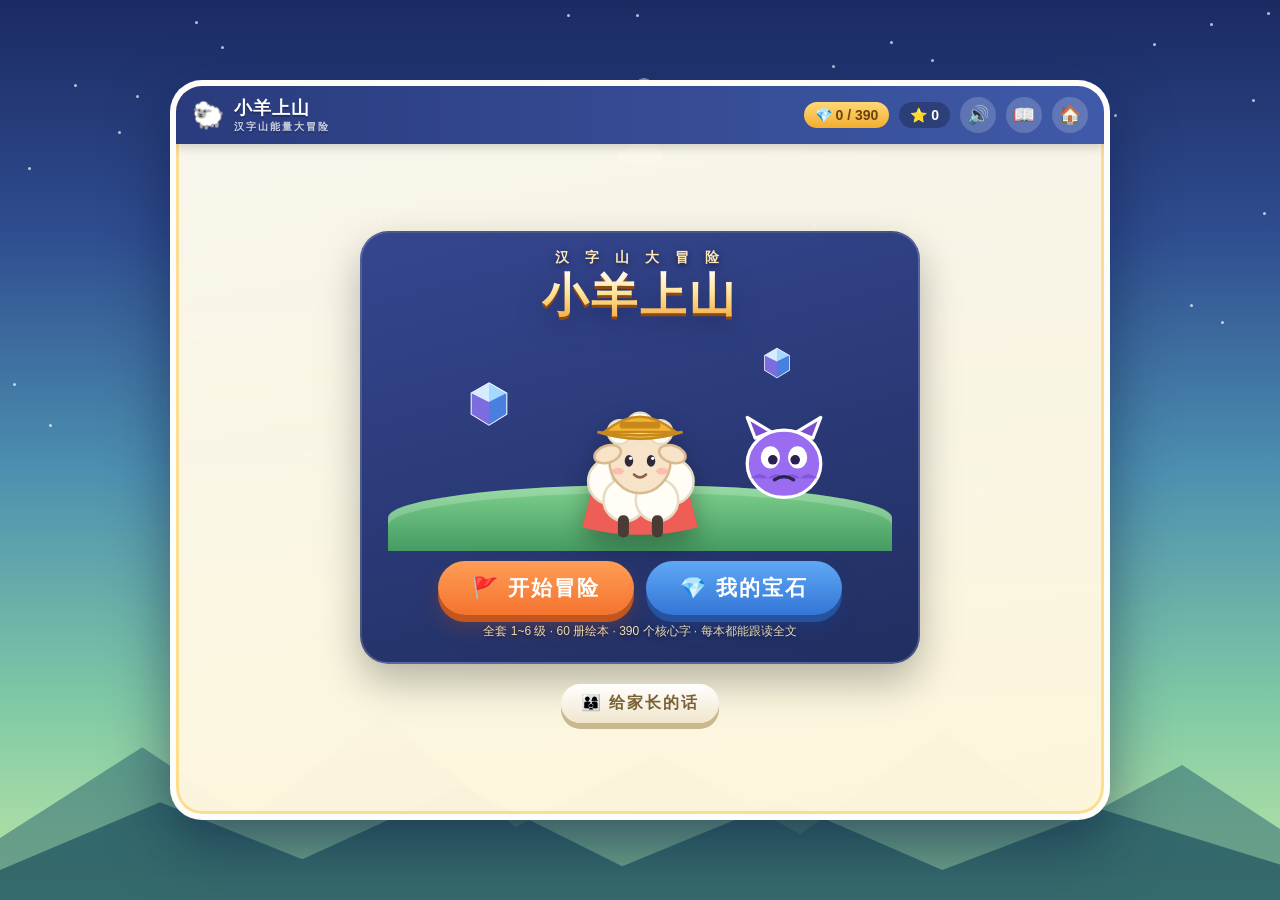
==== commit 9a3a2002: "修复两个 bug：描红加标准笔顺引导 + 跟读关必须录音才能过关 1) 描红（田字格）新增标准笔顺引导：构建时注入 390 字笔顺数据（hanzi-writer-data，    笔画 SVG 路径 " ====
--- a/index.html
+++ b/index.html
@@ -1,334 +1,338 @@
-<!DOCTYPE html>
-<html lang="zh-CN">
-<head>
-<meta charset="UTF-8">
-<meta name="viewport" content="width=device-width,initial-scale=1,maximum-scale=1,user-scalable=no,viewport-fit=cover">
-<meta name="theme-color" content="#2a3b7d">
-<title>小羊上山 · 汉字山能量大冒险</title>
-<style>*{margin:0;padding:0;box-sizing:border-box;-webkit-tap-highlight-color:transparent}
-:root{
-  --ink:#25325c; --cream:#fffaf0; --gold:#ffcb4b; --orange:#ff8a4c;
-  --green:#43c08a; --teal:#38b6c9; --purple:#9a6cf0; --red:#ff6b6b;
-  --kai:"KaiTi","STKaiti","Kaiti SC","Microsoft YaHei","PingFang SC",sans-serif;
-  --ui:"PingFang SC","Microsoft YaHei","Noto Sans SC",sans-serif;
-}
-html,body{height:100%}
-body{
-  font-family:var(--ui);color:var(--ink);overflow:hidden;
-  background:linear-gradient(180deg,#1b2a63 0%,#2f4d8f 26%,#4c8fb0 52%,#7fc9a5 78%,#bfe6a5 100%);
-  display:flex;align-items:center;justify-content:center;
-}
-body.nofx *,body.nofx *::before,body.nofx *::after{animation:none!important;transition:none!important}
-#stars-bg{position:fixed;inset:0;pointer-events:none;z-index:0}
-.sky-star{position:absolute;width:3px;height:3px;border-radius:50%;background:#fff;opacity:.7;animation:twinkle 2.6s infinite ease-in-out}
-@keyframes twinkle{0%,100%{opacity:.2;transform:scale(.7)}50%{opacity:1;transform:scale(1.35)}}
-.mtn{position:fixed;bottom:0;left:0;width:100%;pointer-events:none;z-index:0}
-.cloud{position:fixed;z-index:0;pointer-events:none;opacity:.55;animation:drift 26s linear infinite}
-@keyframes drift{from{transform:translateX(-160px)}to{transform:translateX(110vw)}}
-
-#app{position:relative;z-index:2;width:min(100vw,960px);min-width:0;height:min(100vh,760px);
-  display:flex;align-items:center;justify-content:center;padding:10px}
-.frame{width:100%;height:100%;min-width:0;max-width:940px;max-height:740px;position:relative;
-  background:linear-gradient(170deg,rgba(255,252,240,.97),rgba(255,246,220,.97));
-  border-radius:32px;border:6px solid rgba(255,255,255,.85);
-  box-shadow:0 22px 60px rgba(9,20,60,.5),inset 0 0 0 3px rgba(255,203,75,.55);
-  overflow:hidden;display:flex;flex-direction:column}
-
-/* ---------- 顶栏 ---------- */
-.topbar{height:58px;flex:0 0 58px;display:flex;align-items:center;gap:10px;padding:0 16px;
-  background:linear-gradient(90deg,#2a3b7d,#3f5aa8);color:#fff;box-shadow:0 3px 10px rgba(0,0,0,.18);z-index:5}
-.logo-mark{font-size:26px;line-height:1;animation:bob 1.5s infinite ease-in-out}
-@keyframes bob{0%,100%{transform:translateY(0)}50%{transform:translateY(-5px)}}
-.top-title{font-size:18px;font-weight:900;letter-spacing:1px;text-shadow:0 2px 0 rgba(0,0,0,.25)}
-.top-title small{font-size:10px;opacity:.75;letter-spacing:2px;display:block;font-weight:600}
-.chip{display:flex;align-items:center;gap:5px;background:rgba(0,0,0,.25);border-radius:20px;
-  padding:5px 11px;font-size:14px;font-weight:800;white-space:nowrap}
-.chip.gold{background:linear-gradient(180deg,#ffd977,#f3ad2f);color:#6b4310;text-shadow:none}
-.spacer{flex:1}
-.icon-btn{width:36px;height:36px;border-radius:50%;border:0;background:rgba(255,255,255,.18);
-  color:#fff;font-size:18px;cursor:pointer;display:grid;place-items:center;transition:.15s}
-.icon-btn:hover{background:rgba(255,255,255,.32);transform:scale(1.08)}
-
-/* ---------- 通用 ---------- */
-.screen{display:none;min-width:0;flex:1;flex-direction:column;align-items:center;padding:14px 18px 18px;overflow:auto;min-height:0}
-.screen.on{display:flex;animation:fadeUp .3s ease}
-@keyframes fadeUp{from{opacity:0;transform:translateY(14px)}to{opacity:1;transform:translateY(0)}}
-.screen::-webkit-scrollbar{width:7px}.screen::-webkit-scrollbar-thumb{background:#d9c79a;border-radius:8px}
-h2.big{font-size:27px;font-weight:900;color:#2b3c78;letter-spacing:1px;text-align:center;margin:2px 0 4px}
-p.sub{font-size:14px;color:#7a6b4d;text-align:center;line-height:1.7;margin-bottom:8px}
-.btn{border:0;cursor:pointer;font-family:var(--ui);font-weight:900;color:#fff;font-size:21px;letter-spacing:2px;
-  padding:13px 34px;border-radius:999px;background:linear-gradient(180deg,#ff9e56,#f4732f);
-  box-shadow:0 7px 0 #c4561d,0 12px 20px rgba(180,80,20,.28);transition:.1s;white-space:nowrap}
-.btn:active{transform:translateY(5px);box-shadow:0 2px 0 #c4561d,0 5px 10px rgba(180,80,20,.28)}
-.btn.blue{background:linear-gradient(180deg,#5fa8f5,#3476d6);box-shadow:0 7px 0 #25539f,0 12px 20px rgba(30,70,160,.25)}
-.btn.blue:active{box-shadow:0 2px 0 #25539f}
-.btn.green{background:linear-gradient(180deg,#67d69a,#35ae73);box-shadow:0 7px 0 #238356,0 12px 20px rgba(30,130,80,.25)}
-.btn.green:active{box-shadow:0 2px 0 #238356}
-.btn.ghost{background:linear-gradient(180deg,#fff,#f0e6cd);color:#7a6134;box-shadow:0 6px 0 #cbb88e;font-size:16px;padding:9px 20px}
-.btn.ghost:active{box-shadow:0 2px 0 #cbb88e}
-.btn.small{font-size:16px;padding:9px 20px;box-shadow-width:5px}
-.btn[disabled]{filter:grayscale(.7);opacity:.6;pointer-events:none}
-.row{display:flex;align-items:center;gap:12px;justify-content:center;flex-wrap:wrap}
-.hint{background:#fff3cf;border:2px dashed #e8c46e;border-radius:16px;padding:8px 16px;
-  font-size:14px;color:#7d6027;font-weight:700;text-align:center;max-width:680px}
-.progress-dots{display:flex;gap:7px;justify-content:center;margin:6px 0}
-.pdot{width:11px;height:11px;border-radius:50%;background:#ddd0ae;box-shadow:inset 0 -2px 0 rgba(0,0,0,.1)}
-.pdot.on{background:var(--gold);transform:scale(1.18)}
-.pdot.done{background:var(--green)}
-
-/* ---------- 首页 ---------- */
-.home-wrap{flex:1;display:flex;flex-direction:column;align-items:center;justify-content:center;gap:8px;position:relative;width:100%}
-.home-title{font-size:46px;font-weight:900;letter-spacing:3px;line-height:1.15;text-align:center;
-  background:linear-gradient(180deg,#fff 0%,#ffe49a 45%,#f5a93f 100%);
-  -webkit-background-clip:text;background-clip:text;color:transparent;
-  filter:drop-shadow(0 3px 0 #8c4a12) drop-shadow(0 7px 12px rgba(20,30,80,.5))}
-.home-sub{font-size:14px;letter-spacing:6px;color:#ffe9b8;font-weight:800;
-  text-shadow:0 2px 6px rgba(0,0,0,.5);margin-bottom:2px}
-.home-scene{position:relative;width:100%;height:230px;display:flex;align-items:flex-end;justify-content:center}
-.hero-sheep{width:170px;height:170px;z-index:3;animation:bob 1.4s infinite ease-in-out;filter:drop-shadow(0 12px 12px rgba(0,0,0,.3))}
-.hero-villain{position:absolute;right:12%;bottom:44px;width:96px;height:96px;z-index:2;animation:floaty 2.2s infinite ease-in-out}
-@keyframes floaty{0%,100%{transform:translateY(0) rotate(-6deg)}50%{transform:translateY(-14px) rotate(6deg)}}
-.hero-gem{position:absolute;width:40px;height:46px;z-index:4;animation:gemSpin 4s linear infinite}
-@keyframes gemSpin{0%,100%{transform:translateY(0) rotate(-8deg)}50%{transform:translateY(-12px) rotate(8deg)}}
-.home-ground{position:absolute;bottom:0;width:100%;height:66px;border-radius:50% 50% 0 0;
-  background:linear-gradient(180deg,#7fd18d,#459b62);box-shadow:inset 0 8px 0 rgba(255,255,255,.2)}
-.home-btns{display:flex;gap:12px;flex-wrap:wrap;justify-content:center;margin-top:10px;z-index:5}
-.home-tip{font-size:12px;color:#f7e7bd;text-shadow:0 1px 4px rgba(0,0,0,.6);margin-top:8px}
-.home-panel{background:linear-gradient(165deg,rgba(42,60,138,.95),rgba(21,35,90,.95));border-radius:28px;
-  padding:16px 26px 22px;box-shadow:0 18px 40px rgba(0,0,0,.28);border:2px solid rgba(255,255,255,.18);
-  width:min(560px,94%);display:flex;flex-direction:column;align-items:center}
-
-/* ---------- 登山地图 ---------- */
-.map-wrap{position:relative;width:100%;max-width:820px;flex:1;min-height:400px;margin:0 auto}
-.map-path{position:absolute;inset:0;width:100%;height:100%;z-index:0}
-.node{position:absolute;transform:translate(-50%,-50%);z-index:2;width:118px;text-align:center;cursor:pointer;transition:.18s}
-.node:hover{transform:translate(-50%,-50%) scale(1.08)}
-.node-badge{width:70px;height:70px;margin:0 auto;border-radius:50%;display:grid;place-items:center;
-  font-size:34px;background:linear-gradient(180deg,#fff,#ffe9bd);border:4px solid #fff;
-  box-shadow:0 8px 0 rgba(120,90,30,.35),0 12px 20px rgba(0,0,0,.25);position:relative}
-.node-badge::after{content:"";position:absolute;inset:-8px;border-radius:50%;border:3px dashed rgba(255,255,255,.6);animation:spin 14s linear infinite}
-@keyframes spin{to{transform:rotate(360deg)}}
-.node.cur .node-badge{background:linear-gradient(180deg,#ffe89a,#ffb43f);border-color:#fff6d8;
-  box-shadow:0 8px 0 #c47c17,0 0 26px 8px rgba(255,205,80,.65)}
-.node.done .node-badge{background:linear-gradient(180deg,#c9f5d8,#78d79d);border-color:#eafff1}
-.node.lock .node-badge{filter:grayscale(1);opacity:.6;box-shadow:0 6px 0 rgba(80,80,80,.3)}
-.node-name{display:block;width:max-content;margin:8px auto 0;font-size:12px;font-weight:900;color:#2b3c78;white-space:nowrap;background:rgba(255,255,255,.9);border-radius:10px;padding:2px 7px;box-shadow:0 2px 5px rgba(0,0,0,.15)}
-.node-sub{display:block;width:max-content;margin:3px auto 0;font-size:10px;color:#7c5d24;white-space:nowrap;background:rgba(255,246,214,.94);border-radius:8px;padding:1px 6px}
-.node .tick{position:absolute;top:-6px;right:18px;font-size:22px;filter:drop-shadow(0 2px 2px rgba(0,0,0,.4))}
-
-/* ---------- 剧情 ---------- */
-.story-box{display:flex;align-items:center;gap:20px;background:rgba(255,255,255,.94);border-radius:28px;
-  padding:18px 24px;box-shadow:0 12px 30px rgba(20,30,80,.22);width:min(720px,96%);margin:auto 0}
-.story-box svg{flex:0 0 auto}
-.speech{background:#fff2cd;border-radius:20px;padding:14px 18px;font-size:17px;line-height:1.8;
-  font-weight:800;color:#63491f;position:relative;box-shadow:inset 0 0 0 2px #f0d18a}
-.speech::before{content:"";position:absolute;left:-12px;top:38%;border:8px solid transparent;border-right-color:#fff2cd}
-.story-villain{font-size:15px;color:#7a55b8;font-weight:900;margin-top:8px}
-.mission{background:linear-gradient(90deg,#3d54a5,#5b78d0);color:#fff;border-radius:18px;
-  padding:10px 20px;font-size:15px;font-weight:800;letter-spacing:1px;margin:12px 0;text-align:center}
-
-/* ---------- 认字 ---------- */
-.learn-wrap{width:min(780px,100%);display:flex;flex-direction:column;align-items:center;gap:8px;flex:1;min-height:0}
-.learn-main{display:flex;gap:16px;width:100%;align-items:stretch;justify-content:center;flex:1;min-height:0}
-.char-card{width:250px;flex:0 0 250px;background:linear-gradient(180deg,#fff,#fff3d4);border-radius:26px;
-  border:5px solid #fff;box-shadow:0 10px 0 #e3c887,0 16px 26px rgba(60,40,10,.2);
-  display:flex;flex-direction:column;align-items:center;justify-content:center;padding:12px;position:relative;cursor:pointer}
-.char-card:active{transform:scale(.97)}
-.big-char{position:relative;z-index:1;font-family:var(--kai);font-size:132px;font-weight:700;line-height:1.15;color:#2f3b6e;
-  text-shadow:3px 4px 0 #fff,6px 8px 0 rgba(80,90,140,.18)}
-.grid-bg{position:absolute;width:190px;height:190px;top:50%;left:50%;transform:translate(-50%,-50%);pointer-events:none;opacity:.5}
-.speaker{position:absolute;top:10px;right:12px;width:38px;height:38px;border-radius:50%;
-  background:var(--gold);display:grid;place-items:center;font-size:20px;box-shadow:0 4px 0 #c99520}
-.char-pinyin{position:relative;z-index:2;font-size:13px;font-weight:800;color:#9a7b3e;letter-spacing:1px;background:rgba(255,250,235,.92);border-radius:12px;padding:2px 9px;margin-top:2px}
-.side-card{flex:1;min-width:250px;display:flex;flex-direction:column;gap:10px;justify-content:center}
-.pic-card{background:#fff;border-radius:24px;padding:12px;text-align:center;box-shadow:0 8px 18px rgba(30,40,90,.16);
-  border:3px solid #ffe1a3;min-height:140px;display:flex;flex-direction:column;align-items:center;justify-content:center}
-.pic-emoji{font-size:62px;line-height:1.1;animation:bob 1.8s infinite ease-in-out}
-.pic-hint{font-size:14px;color:#6b5733;font-weight:800;line-height:1.6;margin-top:6px}
-.word-card{background:linear-gradient(180deg,#e9f4ff,#d3e7ff);border-radius:22px;padding:12px;
-  border:3px solid #b9d6ff;text-align:center}
-.word-label{font-size:12px;color:#5b7dab;font-weight:800;letter-spacing:2px}
-.word-list{display:flex;gap:8px;flex-wrap:wrap;justify-content:center;margin-top:7px}
-.word-pill{background:#fff;border-radius:14px;padding:6px 12px;font-family:var(--kai);font-size:22px;
-  font-weight:800;color:#2c4c86;box-shadow:0 3px 0 #b6cdea;cursor:pointer}
-.word-pill:active{transform:translateY(2px);box-shadow:0 1px 0 #b6cdea}
-/* 田字格描红 */
-.trace-card{background:#fff;border-radius:24px;padding:10px 12px;border:3px solid #ffdca0;text-align:center;
-  box-shadow:0 8px 18px rgba(30,40,90,.14)}
-.trace-wrap{position:relative;width:150px;height:150px;margin:6px auto 0;touch-action:none}
-.trace-wrap canvas{position:absolute;inset:0;width:150px;height:150px;border-radius:12px;z-index:2;
-  background:transparent;border:2px solid #e9b46a;cursor:crosshair}
-.trace-char{position:absolute;inset:0;z-index:1;display:grid;place-items:center;font-family:var(--kai);
-  font-size:112px;color:#ddcfae;pointer-events:none;line-height:1}
-.trace-tip{font-size:12px;color:#9a7b3e;font-weight:800}
-
-/* ---------- 小游戏通用 ---------- */
-.game-head{display:flex;align-items:center;gap:12px;justify-content:center;flex-wrap:wrap;margin-bottom:4px}
-.game-title{font-size:22px;font-weight:900;color:#2b3c78}
-.combo{background:linear-gradient(180deg,#ff9a5a,#f45d3c);color:#fff;border-radius:16px;
-  padding:4px 12px;font-size:14px;font-weight:900;box-shadow:0 4px 0 #c4431f;display:none}
-.combo.on{display:block;animation:pop .3s}
-@keyframes pop{0%{transform:scale(.6)}60%{transform:scale(1.25)}100%{transform:scale(1)}}
-.listen-btn{width:78px;height:78px;border-radius:50%;border:5px solid #fff;cursor:pointer;
-  background:linear-gradient(180deg,#ffd873,#f5a623);box-shadow:0 7px 0 #c47c17,0 12px 22px rgba(180,110,20,.3);
-  font-size:38px;display:grid;place-items:center;margin:4px auto 10px;transition:.1s}
-.listen-btn:active{transform:translateY(5px);box-shadow:0 2px 0 #c47c17}
-.listen-btn.playing{animation:pulse .6s infinite}
-@keyframes pulse{0%,100%{transform:scale(1)}50%{transform:scale(1.1)}}
-.tile-grid{display:grid;grid-template-columns:repeat(2,minmax(0,1fr));gap:14px;width:min(520px,96%);margin:0 auto}
-.tile{background:linear-gradient(180deg,#fff,#ffedc9);border:4px solid #fff;border-radius:24px;
-  min-height:96px;display:grid;place-items:center;font-family:var(--kai);font-size:56px;font-weight:800;
-  color:#33406f;cursor:pointer;box-shadow:0 7px 0 #d4b678,0 12px 20px rgba(60,40,10,.18);transition:.1s;position:relative}
-.tile:active{transform:translateY(4px);box-shadow:0 3px 0 #d4b678}
-.tile.right{background:linear-gradient(180deg,#bdf5cf,#7ddf9e);border-color:#eafff1;animation:pop .3s}
-.tile.wrong{background:linear-gradient(180deg,#ffd0d0,#ff9d9d);animation:shake .35s}
-@keyframes shake{0%,100%{transform:translateX(0)}25%{transform:translateX(-8px)}75%{transform:translateX(8px)}}
-.gem-tile{clip-path:polygon(50% 0,93% 25%,93% 75%,50% 100%,7% 75%,7% 25%);
-  background:linear-gradient(160deg,#8fe3ff,#4a8ff0 55%,#6a53d8);border:0;border-radius:0;
-  box-shadow:none;color:#fff;text-shadow:0 3px 6px rgba(0,0,0,.35);min-height:112px}
-.gem-tile:nth-child(2){background:linear-gradient(160deg,#ffd98e,#f59a3f 55%,#e2614e)}
-.gem-tile:nth-child(3){background:linear-gradient(160deg,#b7f5c8,#43c08a 55%,#2a92a5)}
-.gem-tile:nth-child(4){background:linear-gradient(160deg,#e3c4ff,#a06cf0 55%,#6a53d8)}
-.gem-tile:active{transform:translateY(4px) scale(.96)}
-.gem-tile.right{background:linear-gradient(160deg,#fff6b0,#ffd34a);color:#7a4a00;text-shadow:none}
-/* 打怪兽 */
-.whack-grid{display:grid;grid-template-columns:repeat(3,1fr);gap:12px;width:min(560px,96%);margin:0 auto}
-.hole{height:118px;border-radius:20px;background:radial-gradient(ellipse at 50% 78%,#6b4a2a,#3c2815);
-  position:relative;overflow:hidden;box-shadow:inset 0 6px 14px rgba(0,0,0,.55);display:flex;align-items:flex-end;justify-content:center}
-.monster{width:100%;height:100%;display:flex;flex-direction:column;align-items:center;justify-content:center;
-  cursor:pointer;transform:translateY(120%);transition:transform .22s cubic-bezier(.2,1.4,.5,1);position:relative}
-.monster.up{transform:translateY(0)}
-.monster-body{width:74px;height:64px;border-radius:46% 46% 40% 40%;
-  background:linear-gradient(180deg,#bb92ff,#7a4fd0);border:3px solid #fff;position:relative;
-  box-shadow:0 6px 12px rgba(0,0,0,.3);display:grid;place-items:center}
-.monster-body::before,.monster-body::after{content:"";position:absolute;top:-12px;width:16px;height:18px;
-  background:#7a4fd0;border-radius:50% 50% 0 0;border:3px solid #fff;border-bottom:0}
-.monster-body::before{left:8px;transform:rotate(-24deg)}.monster-body::after{right:8px;transform:rotate(24deg)}
-.monster-eye{width:13px;height:15px;background:#fff;border-radius:50%;position:absolute;top:16px;
-  box-shadow:0 0 0 2px #33215c}
-.monster-eye.l{left:16px}.monster-eye.r{right:16px}
-.monster-eye::after{content:"";position:absolute;width:6px;height:7px;background:#26204a;border-radius:50%;bottom:2px;left:3px}
-.monster-sign{font-family:var(--kai);font-size:32px;font-weight:900;color:#fff;
-  background:#3b2a6b;border:3px solid #fff;border-radius:12px;padding:0 10px;line-height:1.2;margin-top:-4px;z-index:2}
-.monster.hit{animation:hit .35s}
-@keyframes hit{0%{transform:scale(1)}50%{transform:scale(.7) rotate(16deg)}100%{transform:scale(1)}}
-/* 谁不见了 */
-.memory-row{display:flex;gap:10px;flex-wrap:wrap;justify-content:center;margin:10px 0}
-.mem-card{width:82px;height:96px;border-radius:18px;background:linear-gradient(180deg,#fff,#ffe9c0);
-  border:4px solid #fff;box-shadow:0 6px 0 #d4b678;display:grid;place-items:center;
-  font-family:var(--kai);font-size:48px;font-weight:800;color:#33406f;cursor:pointer}
-.mem-card.covered{background:linear-gradient(180deg,#7d8cdb,#4a5aa5);color:transparent;
-  font-size:0;position:relative}
-.mem-card.covered::after{content:"?";font-size:40px;color:#fff;font-family:var(--ui);font-weight:900}
-.mem-card.picked{outline:5px solid var(--gold)}
-/* 对对碰 */
-.match-grid{display:grid;grid-template-columns:repeat(4,1fr);gap:10px;width:min(560px,96%);margin:0 auto}
-.match-card{height:86px;border-radius:16px;background:linear-gradient(180deg,#6f86d8,#465bb0);
-  border:3px solid #fff;cursor:pointer;display:grid;place-items:center;color:#fff;font-size:36px;
-  box-shadow:0 5px 0 #2c3c80;transition:.15s;position:relative;font-weight:900}
-.match-card.flip{background:linear-gradient(180deg,#fff,#ffedc9);color:#33406f;
-  font-family:var(--kai);font-size:42px;box-shadow:0 5px 0 #d4b678}
-.match-card.matched{background:linear-gradient(180deg,#c9f5d8,#7ddf9e);color:#1f6b45;
-  font-family:var(--kai);font-size:42px;opacity:.75;pointer-events:none}
-/* 组词 */
-.build-slots{display:flex;gap:10px;justify-content:center;margin:12px 0}
-.slot{width:92px;height:96px;border-radius:18px;border:4px dashed #e2bd76;background:#fff8e4;
-  display:grid;place-items:center;font-family:var(--kai);font-size:52px;font-weight:800;color:#33406f}
-.slot.filled{border-style:solid;background:#fff;box-shadow:0 5px 0 #d4b678}
-.build-pool{display:flex;gap:10px;flex-wrap:wrap;justify-content:center;margin:8px 0;max-width:560px}
-.pool-tile{width:68px;height:72px;border-radius:16px;background:linear-gradient(180deg,#fff,#ffe9c0);
-  border:3px solid #fff;box-shadow:0 5px 0 #d4b678;display:grid;place-items:center;
-  font-family:var(--kai);font-size:38px;font-weight:800;color:#33406f;cursor:pointer}
-.pool-tile:active{transform:translateY(3px);box-shadow:0 2px 0 #d4b678}
-.pool-tile.used{opacity:.25;pointer-events:none}
-.msg{font-size:19px;font-weight:900;color:#2d6b48;min-height:30px;text-align:center;margin:4px}
-.msg.bad{color:#d64b4b}
-
-/* ---------- 绘本 ---------- */
-.book{width:min(700px,98%);background:linear-gradient(180deg,#fffdf4,#fff3d8);border-radius:22px;
-  border:5px solid #fff;box-shadow:0 12px 0 #dcc38c,0 20px 32px rgba(60,40,10,.22);
-  padding:20px 22px;position:relative;flex:1;display:flex;flex-direction:column;align-items:center;justify-content:center;gap:14px;min-height:0}
-.book::before{display:none}
-.book-title{font-size:20px;font-weight:900;color:#a06a2c;letter-spacing:2px}
-.book-lines{display:flex;flex-direction:column;gap:12px;align-items:center;width:100%}
-.book-line{display:flex;gap:2px;flex-wrap:wrap;justify-content:center;align-items:center;cursor:pointer;
-  padding:4px 8px;border-radius:14px;transition:.15s}
-.book-line:hover{background:#fff0c4}
-.book-line.read{background:#e4f7e8}
-.hz{font-family:var(--kai);font-size:44px;font-weight:800;color:#2f3b6e;line-height:1.35;
-  padding:0 2px;border-radius:8px;transition:.12s;min-width:46px;text-align:center}
-.hz:hover{background:#ffe08a;transform:translateY(-3px)}
-.hz.speaking{background:#ffd34a;transform:scale(1.15)}
-.punc{font-family:var(--kai);font-size:40px;color:#9a8a67;line-height:1.35}
-.book-foot{font-size:13px;color:#9a8151;font-weight:700}
-
-/* ---------- 结算 / 奖状 ---------- */
-.award-wrap{flex:1;display:flex;flex-direction:column;align-items:center;justify-content:flex-start;gap:6px;overflow:auto;padding:4px 0}
-.medal{width:100px;height:100px;flex:0 0 auto;animation:medalIn .7s cubic-bezier(.2,1.4,.5,1)}
-@keyframes medalIn{0%{transform:scale(0) rotate(-180deg)}100%{transform:scale(1) rotate(0)}}
-.award-title{font-size:26px;font-weight:900;color:#c0781d;text-shadow:0 3px 0 #fff,0 5px 8px rgba(120,80,0,.2)}
-.award-row{display:flex;gap:10px;flex-wrap:wrap;justify-content:center}
-.gem-mini{width:34px;height:38px;clip-path:polygon(50% 0,93% 25%,93% 75%,50% 100%,7% 75%,7% 25%);
-  background:linear-gradient(160deg,#8fe3ff,#4a8ff0);animation:gemIn .4s backwards}
-@keyframes gemIn{from{transform:scale(0) translateY(-30px);opacity:0}to{transform:scale(1);opacity:1}}
-#certCanvas{width:auto;height:auto;max-width:min(560px,88%);max-height:42vh;flex:0 0 auto;border-radius:14px;box-shadow:0 14px 30px rgba(0,0,0,.3)}
-/* 图鉴 */
-.dex-grid{display:grid;grid-template-columns:repeat(10,1fr);gap:7px;width:min(720px,100%);margin:8px auto}
-.dex-cell{aspect-ratio:1;border-radius:12px;background:#e7dfc9;display:grid;place-items:center;
-  font-family:var(--kai);font-size:22px;font-weight:800;color:#b3a88e;cursor:pointer;
-  box-shadow:inset 0 -3px 0 rgba(0,0,0,.08);transition:.15s}
-.dex-cell.got{background:linear-gradient(160deg,#fff2bf,#ffcf5c);color:#5a4310;
-  box-shadow:0 4px 0 #d3a331,0 0 12px rgba(255,200,70,.5)}
-.dex-cell.got:active{transform:scale(.9)}
-/* 家长说明 */
-.parent-note{font-size:13px;color:#6c5c3c;line-height:1.9;background:#fff8e2;border-radius:18px;
-  padding:14px 18px;border:2px solid #f0dca8;max-width:640px;text-align:left}
-.parent-note b{color:#a56b1d}
-/* 飘字 / 彩带 */
-.float-txt{position:fixed;z-index:99;pointer-events:none;font-size:30px;font-weight:900;
-  color:#ffd34a;text-shadow:0 3px 0 #a35a10,0 6px 12px rgba(0,0,0,.4);animation:floatUp 1.1s ease-out forwards}
-@keyframes floatUp{0%{opacity:0;transform:translateY(10px) scale(.6)}25%{opacity:1;transform:translateY(-10px) scale(1.2)}100%{opacity:0;transform:translateY(-90px) scale(1)}}
-.confetti{position:fixed;z-index:98;pointer-events:none;font-size:22px;animation:fall 1.7s linear forwards}
-@keyframes fall{0%{transform:translateY(-30px) rotate(0);opacity:1}100%{transform:translateY(90vh) rotate(720deg);opacity:0}}
-/* 小屏适配 */
-@media (max-width:720px){
-  .frame{border-radius:22px;border-width:4px}
-  .topbar{height:50px;flex-basis:50px;padding:0 8px;gap:6px}
-  .logo-mark{font-size:20px}
-  .top-title{font-size:13px}
-  .top-title small{display:none}
-  .chip{font-size:11px;padding:3px 7px}
-  #starChip{display:none}
-  .icon-btn{width:30px;height:30px;font-size:15px}
-  .home-title{font-size:34px}.home-scene{height:180px}.hero-sheep{width:130px;height:130px}
-  .learn-main{flex-direction:column;align-items:center;overflow:auto}
-  .char-card{width:190px;flex:0 0 auto;padding:8px}.big-char{font-size:96px}
-  .grid-bg{width:140px;height:140px;top:16px}.side-card{width:100%;min-width:0}
-  .pic-card{min-height:100px}.pic-emoji{font-size:44px}.trace-wrap{width:120px;height:120px}
-  .trace-wrap canvas{width:120px;height:120px}.trace-char{font-size:88px}
-  .screen{padding:10px 12px 12px}
-  .game-head{flex-direction:column;gap:4px}
-  .hint{font-size:12px;padding:6px 12px}
-  .learn-main{gap:8px}
-  .char-card{width:150px;padding:6px}.big-char{font-size:78px}
-  .grid-bg{width:132px;height:132px}.speaker{width:30px;height:30px;font-size:16px}
-  .char-pinyin{font-size:11px;padding:1px 6px}
-  .pic-card{min-height:74px;padding:6px}.pic-emoji{font-size:34px}
-  .pic-hint{font-size:11px;margin-top:2px}
-  .word-card{padding:6px}.word-label{font-size:10px}
-  .word-pill{font-size:18px;padding:4px 9px}
-  .trace-card{padding:6px}.trace-tip{font-size:11px}
-  .trace-wrap{width:104px;height:104px;margin:3px auto 0}
-  .trace-wrap canvas{width:104px;height:104px}.trace-char{font-size:76px}
-  .hz{font-size:26px;min-width:28px}.punc{font-size:24px}
-  .book{padding:12px 10px;gap:8px}.book-lines{gap:6px}
-  .dex-grid{grid-template-columns:repeat(8,1fr);gap:5px}.dex-cell{font-size:17px}
-  .node{width:92px}.node-badge{width:56px;height:56px;font-size:26px}.node-name{font-size:11px}
-  .story-box{flex-direction:column;gap:10px;padding:12px}
-  .tile{font-size:44px;min-height:80px}.gem-tile{min-height:92px}
-  .match-card{height:70px;font-size:30px}.mem-card{width:66px;height:78px;font-size:38px}
-  .btn{font-size:18px;padding:11px 24px}
-}
+<!DOCTYPE html>
+<html lang="zh-CN">
+<head>
+<meta charset="UTF-8">
+<meta name="viewport" content="width=device-width,initial-scale=1,maximum-scale=1,user-scalable=no,viewport-fit=cover">
+<meta name="theme-color" content="#2a3b7d">
+<title>小羊上山 · 汉字山能量大冒险</title>
+<style>*{margin:0;padding:0;box-sizing:border-box;-webkit-tap-highlight-color:transparent}
+:root{
+  --ink:#25325c; --cream:#fffaf0; --gold:#ffcb4b; --orange:#ff8a4c;
+  --green:#43c08a; --teal:#38b6c9; --purple:#9a6cf0; --red:#ff6b6b;
+  --kai:"KaiTi","STKaiti","Kaiti SC","Microsoft YaHei","PingFang SC",sans-serif;
+  --ui:"PingFang SC","Microsoft YaHei","Noto Sans SC",sans-serif;
+}
+html,body{height:100%}
+body{
+  font-family:var(--ui);color:var(--ink);overflow:hidden;
+  background:linear-gradient(180deg,#1b2a63 0%,#2f4d8f 26%,#4c8fb0 52%,#7fc9a5 78%,#bfe6a5 100%);
+  display:flex;align-items:center;justify-content:center;
+}
+body.nofx *,body.nofx *::before,body.nofx *::after{animation:none!important;transition:none!important}
+#stars-bg{position:fixed;inset:0;pointer-events:none;z-index:0}
+.sky-star{position:absolute;width:3px;height:3px;border-radius:50%;background:#fff;opacity:.7;animation:twinkle 2.6s infinite ease-in-out}
+@keyframes twinkle{0%,100%{opacity:.2;transform:scale(.7)}50%{opacity:1;transform:scale(1.35)}}
+.mtn{position:fixed;bottom:0;left:0;width:100%;pointer-events:none;z-index:0}
+.cloud{position:fixed;z-index:0;pointer-events:none;opacity:.55;animation:drift 26s linear infinite}
+@keyframes drift{from{transform:translateX(-160px)}to{transform:translateX(110vw)}}
+
+#app{position:relative;z-index:2;width:min(100vw,960px);min-width:0;height:min(100vh,760px);
+  display:flex;align-items:center;justify-content:center;padding:10px}
+.frame{width:100%;height:100%;min-width:0;max-width:940px;max-height:740px;position:relative;
+  background:linear-gradient(170deg,rgba(255,252,240,.97),rgba(255,246,220,.97));
+  border-radius:32px;border:6px solid rgba(255,255,255,.85);
+  box-shadow:0 22px 60px rgba(9,20,60,.5),inset 0 0 0 3px rgba(255,203,75,.55);
+  overflow:hidden;display:flex;flex-direction:column}
+
+/* ---------- 顶栏 ---------- */
+.topbar{height:58px;flex:0 0 58px;display:flex;align-items:center;gap:10px;padding:0 16px;
+  background:linear-gradient(90deg,#2a3b7d,#3f5aa8);color:#fff;box-shadow:0 3px 10px rgba(0,0,0,.18);z-index:5}
+.logo-mark{font-size:26px;line-height:1;animation:bob 1.5s infinite ease-in-out}
+@keyframes bob{0%,100%{transform:translateY(0)}50%{transform:translateY(-5px)}}
+.top-title{font-size:18px;font-weight:900;letter-spacing:1px;text-shadow:0 2px 0 rgba(0,0,0,.25)}
+.top-title small{font-size:10px;opacity:.75;letter-spacing:2px;display:block;font-weight:600}
+.chip{display:flex;align-items:center;gap:5px;background:rgba(0,0,0,.25);border-radius:20px;
+  padding:5px 11px;font-size:14px;font-weight:800;white-space:nowrap}
+.chip.gold{background:linear-gradient(180deg,#ffd977,#f3ad2f);color:#6b4310;text-shadow:none}
+.spacer{flex:1}
+.icon-btn{width:36px;height:36px;border-radius:50%;border:0;background:rgba(255,255,255,.18);
+  color:#fff;font-size:18px;cursor:pointer;display:grid;place-items:center;transition:.15s}
+.icon-btn:hover{background:rgba(255,255,255,.32);transform:scale(1.08)}
+
+/* ---------- 通用 ---------- */
+.screen{display:none;min-width:0;flex:1;flex-direction:column;align-items:center;padding:14px 18px 18px;overflow:auto;min-height:0}
+.screen.on{display:flex;animation:fadeUp .3s ease}
+@keyframes fadeUp{from{opacity:0;transform:translateY(14px)}to{opacity:1;transform:translateY(0)}}
+.screen::-webkit-scrollbar{width:7px}.screen::-webkit-scrollbar-thumb{background:#d9c79a;border-radius:8px}
+h2.big{font-size:27px;font-weight:900;color:#2b3c78;letter-spacing:1px;text-align:center;margin:2px 0 4px}
+p.sub{font-size:14px;color:#7a6b4d;text-align:center;line-height:1.7;margin-bottom:8px}
+.btn{border:0;cursor:pointer;font-family:var(--ui);font-weight:900;color:#fff;font-size:21px;letter-spacing:2px;
+  padding:13px 34px;border-radius:999px;background:linear-gradient(180deg,#ff9e56,#f4732f);
+  box-shadow:0 7px 0 #c4561d,0 12px 20px rgba(180,80,20,.28);transition:.1s;white-space:nowrap}
+.btn:active{transform:translateY(5px);box-shadow:0 2px 0 #c4561d,0 5px 10px rgba(180,80,20,.28)}
+.btn.blue{background:linear-gradient(180deg,#5fa8f5,#3476d6);box-shadow:0 7px 0 #25539f,0 12px 20px rgba(30,70,160,.25)}
+.btn.blue:active{box-shadow:0 2px 0 #25539f}
+.btn.green{background:linear-gradient(180deg,#67d69a,#35ae73);box-shadow:0 7px 0 #238356,0 12px 20px rgba(30,130,80,.25)}
+.btn.green:active{box-shadow:0 2px 0 #238356}
+.btn.ghost{background:linear-gradient(180deg,#fff,#f0e6cd);color:#7a6134;box-shadow:0 6px 0 #cbb88e;font-size:16px;padding:9px 20px}
+.btn.ghost:active{box-shadow:0 2px 0 #cbb88e}
+.btn.small{font-size:16px;padding:9px 20px;box-shadow-width:5px}
+.btn[disabled]{filter:grayscale(.7);opacity:.6;pointer-events:none}
+.row{display:flex;align-items:center;gap:12px;justify-content:center;flex-wrap:wrap}
+.hint{background:#fff3cf;border:2px dashed #e8c46e;border-radius:16px;padding:8px 16px;
+  font-size:14px;color:#7d6027;font-weight:700;text-align:center;max-width:680px}
+.progress-dots{display:flex;gap:7px;justify-content:center;margin:6px 0}
+.pdot{width:11px;height:11px;border-radius:50%;background:#ddd0ae;box-shadow:inset 0 -2px 0 rgba(0,0,0,.1)}
+.pdot.on{background:var(--gold);transform:scale(1.18)}
+.pdot.done{background:var(--green)}
+
+/* ---------- 首页 ---------- */
+.home-wrap{flex:1;display:flex;flex-direction:column;align-items:center;justify-content:center;gap:8px;position:relative;width:100%}
+.home-title{font-size:46px;font-weight:900;letter-spacing:3px;line-height:1.15;text-align:center;
+  background:linear-gradient(180deg,#fff 0%,#ffe49a 45%,#f5a93f 100%);
+  -webkit-background-clip:text;background-clip:text;color:transparent;
+  filter:drop-shadow(0 3px 0 #8c4a12) drop-shadow(0 7px 12px rgba(20,30,80,.5))}
+.home-sub{font-size:14px;letter-spacing:6px;color:#ffe9b8;font-weight:800;
+  text-shadow:0 2px 6px rgba(0,0,0,.5);margin-bottom:2px}
+.home-scene{position:relative;width:100%;height:230px;display:flex;align-items:flex-end;justify-content:center}
+.hero-sheep{width:170px;height:170px;z-index:3;animation:bob 1.4s infinite ease-in-out;filter:drop-shadow(0 12px 12px rgba(0,0,0,.3))}
+.hero-villain{position:absolute;right:12%;bottom:44px;width:96px;height:96px;z-index:2;animation:floaty 2.2s infinite ease-in-out}
+@keyframes floaty{0%,100%{transform:translateY(0) rotate(-6deg)}50%{transform:translateY(-14px) rotate(6deg)}}
+.hero-gem{position:absolute;width:40px;height:46px;z-index:4;animation:gemSpin 4s linear infinite}
+@keyframes gemSpin{0%,100%{transform:translateY(0) rotate(-8deg)}50%{transform:translateY(-12px) rotate(8deg)}}
+.home-ground{position:absolute;bottom:0;width:100%;height:66px;border-radius:50% 50% 0 0;
+  background:linear-gradient(180deg,#7fd18d,#459b62);box-shadow:inset 0 8px 0 rgba(255,255,255,.2)}
+.home-btns{display:flex;gap:12px;flex-wrap:wrap;justify-content:center;margin-top:10px;z-index:5}
+.home-tip{font-size:12px;color:#f7e7bd;text-shadow:0 1px 4px rgba(0,0,0,.6);margin-top:8px}
+.home-panel{background:linear-gradient(165deg,rgba(42,60,138,.95),rgba(21,35,90,.95));border-radius:28px;
+  padding:16px 26px 22px;box-shadow:0 18px 40px rgba(0,0,0,.28);border:2px solid rgba(255,255,255,.18);
+  width:min(560px,94%);display:flex;flex-direction:column;align-items:center}
+
+/* ---------- 登山地图 ---------- */
+.map-wrap{position:relative;width:100%;max-width:820px;flex:1;min-height:400px;margin:0 auto}
+.map-path{position:absolute;inset:0;width:100%;height:100%;z-index:0}
+.node{position:absolute;transform:translate(-50%,-50%);z-index:2;width:118px;text-align:center;cursor:pointer;transition:.18s}
+.node:hover{transform:translate(-50%,-50%) scale(1.08)}
+.node-badge{width:70px;height:70px;margin:0 auto;border-radius:50%;display:grid;place-items:center;
+  font-size:34px;background:linear-gradient(180deg,#fff,#ffe9bd);border:4px solid #fff;
+  box-shadow:0 8px 0 rgba(120,90,30,.35),0 12px 20px rgba(0,0,0,.25);position:relative}
+.node-badge::after{content:"";position:absolute;inset:-8px;border-radius:50%;border:3px dashed rgba(255,255,255,.6);animation:spin 14s linear infinite}
+@keyframes spin{to{transform:rotate(360deg)}}
+.node.cur .node-badge{background:linear-gradient(180deg,#ffe89a,#ffb43f);border-color:#fff6d8;
+  box-shadow:0 8px 0 #c47c17,0 0 26px 8px rgba(255,205,80,.65)}
+.node.done .node-badge{background:linear-gradient(180deg,#c9f5d8,#78d79d);border-color:#eafff1}
+.node.lock .node-badge{filter:grayscale(1);opacity:.6;box-shadow:0 6px 0 rgba(80,80,80,.3)}
+.node-name{display:block;width:max-content;margin:8px auto 0;font-size:12px;font-weight:900;color:#2b3c78;white-space:nowrap;background:rgba(255,255,255,.9);border-radius:10px;padding:2px 7px;box-shadow:0 2px 5px rgba(0,0,0,.15)}
+.node-sub{display:block;width:max-content;margin:3px auto 0;font-size:10px;color:#7c5d24;white-space:nowrap;background:rgba(255,246,214,.94);border-radius:8px;padding:1px 6px}
+.node .tick{position:absolute;top:-6px;right:18px;font-size:22px;filter:drop-shadow(0 2px 2px rgba(0,0,0,.4))}
+
+/* ---------- 剧情 ---------- */
+.story-box{display:flex;align-items:center;gap:20px;background:rgba(255,255,255,.94);border-radius:28px;
+  padding:18px 24px;box-shadow:0 12px 30px rgba(20,30,80,.22);width:min(720px,96%);margin:auto 0}
+.story-box svg{flex:0 0 auto}
+.speech{background:#fff2cd;border-radius:20px;padding:14px 18px;font-size:17px;line-height:1.8;
+  font-weight:800;color:#63491f;position:relative;box-shadow:inset 0 0 0 2px #f0d18a}
+.speech::before{content:"";position:absolute;left:-12px;top:38%;border:8px solid transparent;border-right-color:#fff2cd}
+.story-villain{font-size:15px;color:#7a55b8;font-weight:900;margin-top:8px}
+.mission{background:linear-gradient(90deg,#3d54a5,#5b78d0);color:#fff;border-radius:18px;
+  padding:10px 20px;font-size:15px;font-weight:800;letter-spacing:1px;margin:12px 0;text-align:center}
+
+/* ---------- 认字 ---------- */
+.learn-wrap{width:min(780px,100%);display:flex;flex-direction:column;align-items:center;gap:8px;flex:1;min-height:0}
+.learn-main{display:flex;gap:16px;width:100%;align-items:stretch;justify-content:center;flex:1;min-height:0}
+.char-card{width:250px;flex:0 0 250px;background:linear-gradient(180deg,#fff,#fff3d4);border-radius:26px;
+  border:5px solid #fff;box-shadow:0 10px 0 #e3c887,0 16px 26px rgba(60,40,10,.2);
+  display:flex;flex-direction:column;align-items:center;justify-content:center;padding:12px;position:relative;cursor:pointer}
+.char-card:active{transform:scale(.97)}
+.big-char{position:relative;z-index:1;font-family:var(--kai);font-size:132px;font-weight:700;line-height:1.15;color:#2f3b6e;
+  text-shadow:3px 4px 0 #fff,6px 8px 0 rgba(80,90,140,.18)}
+.grid-bg{position:absolute;width:190px;height:190px;top:50%;left:50%;transform:translate(-50%,-50%);pointer-events:none;opacity:.5}
+.speaker{position:absolute;top:10px;right:12px;width:38px;height:38px;border-radius:50%;
+  background:var(--gold);display:grid;place-items:center;font-size:20px;box-shadow:0 4px 0 #c99520}
+.char-pinyin{position:relative;z-index:2;font-size:13px;font-weight:800;color:#9a7b3e;letter-spacing:1px;background:rgba(255,250,235,.92);border-radius:12px;padding:2px 9px;margin-top:2px}
+.side-card{flex:1;min-width:250px;display:flex;flex-direction:column;gap:10px;justify-content:center}
+.pic-card{background:#fff;border-radius:24px;padding:12px;text-align:center;box-shadow:0 8px 18px rgba(30,40,90,.16);
+  border:3px solid #ffe1a3;min-height:140px;display:flex;flex-direction:column;align-items:center;justify-content:center}
+.pic-emoji{font-size:62px;line-height:1.1;animation:bob 1.8s infinite ease-in-out}
+.pic-hint{font-size:14px;color:#6b5733;font-weight:800;line-height:1.6;margin-top:6px}
+.word-card{background:linear-gradient(180deg,#e9f4ff,#d3e7ff);border-radius:22px;padding:12px;
+  border:3px solid #b9d6ff;text-align:center}
+.word-label{font-size:12px;color:#5b7dab;font-weight:800;letter-spacing:2px}
+.word-list{display:flex;gap:8px;flex-wrap:wrap;justify-content:center;margin-top:7px}
+.word-pill{background:#fff;border-radius:14px;padding:6px 12px;font-family:var(--kai);font-size:22px;
+  font-weight:800;color:#2c4c86;box-shadow:0 3px 0 #b6cdea;cursor:pointer}
+.word-pill:active{transform:translateY(2px);box-shadow:0 1px 0 #b6cdea}
+/* 田字格描红 */
+.trace-card{background:#fff;border-radius:24px;padding:10px 12px;border:3px solid #ffdca0;text-align:center;
+  box-shadow:0 8px 18px rgba(30,40,90,.14)}
+.trace-wrap{position:relative;width:150px;height:150px;margin:6px auto 0;touch-action:none}
+.trace-wrap canvas{position:absolute;inset:0;width:150px;height:150px;border-radius:12px;
+  background:transparent;border:2px solid #e9b46a;cursor:crosshair}
+.trace-char{position:absolute;inset:0;z-index:0;display:grid;place-items:center;font-family:var(--kai);
+  font-size:112px;color:#ddcfae;pointer-events:none;line-height:1}
+#traceGuide{position:absolute;inset:0;z-index:1;pointer-events:none}
+#traceCanvas{z-index:2}
+.trace-char.hide{display:none}
+.trace-tip{font-size:12px;color:#9a7b3e;font-weight:800}
+.trace-card .btn.tiny{margin:8px auto 0;display:block;font-size:14px;padding:7px 18px}
+
+/* ---------- 小游戏通用 ---------- */
+.game-head{display:flex;align-items:center;gap:12px;justify-content:center;flex-wrap:wrap;margin-bottom:4px}
+.game-title{font-size:22px;font-weight:900;color:#2b3c78}
+.combo{background:linear-gradient(180deg,#ff9a5a,#f45d3c);color:#fff;border-radius:16px;
+  padding:4px 12px;font-size:14px;font-weight:900;box-shadow:0 4px 0 #c4431f;display:none}
+.combo.on{display:block;animation:pop .3s}
+@keyframes pop{0%{transform:scale(.6)}60%{transform:scale(1.25)}100%{transform:scale(1)}}
+.listen-btn{width:78px;height:78px;border-radius:50%;border:5px solid #fff;cursor:pointer;
+  background:linear-gradient(180deg,#ffd873,#f5a623);box-shadow:0 7px 0 #c47c17,0 12px 22px rgba(180,110,20,.3);
+  font-size:38px;display:grid;place-items:center;margin:4px auto 10px;transition:.1s}
+.listen-btn:active{transform:translateY(5px);box-shadow:0 2px 0 #c47c17}
+.listen-btn.playing{animation:pulse .6s infinite}
+@keyframes pulse{0%,100%{transform:scale(1)}50%{transform:scale(1.1)}}
+.tile-grid{display:grid;grid-template-columns:repeat(2,minmax(0,1fr));gap:14px;width:min(520px,96%);margin:0 auto}
+.tile{background:linear-gradient(180deg,#fff,#ffedc9);border:4px solid #fff;border-radius:24px;
+  min-height:96px;display:grid;place-items:center;font-family:var(--kai);font-size:56px;font-weight:800;
+  color:#33406f;cursor:pointer;box-shadow:0 7px 0 #d4b678,0 12px 20px rgba(60,40,10,.18);transition:.1s;position:relative}
+.tile:active{transform:translateY(4px);box-shadow:0 3px 0 #d4b678}
+.tile.right{background:linear-gradient(180deg,#bdf5cf,#7ddf9e);border-color:#eafff1;animation:pop .3s}
+.tile.wrong{background:linear-gradient(180deg,#ffd0d0,#ff9d9d);animation:shake .35s}
+@keyframes shake{0%,100%{transform:translateX(0)}25%{transform:translateX(-8px)}75%{transform:translateX(8px)}}
+.gem-tile{clip-path:polygon(50% 0,93% 25%,93% 75%,50% 100%,7% 75%,7% 25%);
+  background:linear-gradient(160deg,#8fe3ff,#4a8ff0 55%,#6a53d8);border:0;border-radius:0;
+  box-shadow:none;color:#fff;text-shadow:0 3px 6px rgba(0,0,0,.35);min-height:112px}
+.gem-tile:nth-child(2){background:linear-gradient(160deg,#ffd98e,#f59a3f 55%,#e2614e)}
+.gem-tile:nth-child(3){background:linear-gradient(160deg,#b7f5c8,#43c08a 55%,#2a92a5)}
+.gem-tile:nth-child(4){background:linear-gradient(160deg,#e3c4ff,#a06cf0 55%,#6a53d8)}
+.gem-tile:active{transform:translateY(4px) scale(.96)}
+.gem-tile.right{background:linear-gradient(160deg,#fff6b0,#ffd34a);color:#7a4a00;text-shadow:none}
+/* 打怪兽 */
+.whack-grid{display:grid;grid-template-columns:repeat(3,1fr);gap:12px;width:min(560px,96%);margin:0 auto}
+.hole{height:118px;border-radius:20px;background:radial-gradient(ellipse at 50% 78%,#6b4a2a,#3c2815);
+  position:relative;overflow:hidden;box-shadow:inset 0 6px 14px rgba(0,0,0,.55);display:flex;align-items:flex-end;justify-content:center}
+.monster{width:100%;height:100%;display:flex;flex-direction:column;align-items:center;justify-content:center;
+  cursor:pointer;transform:translateY(120%);transition:transform .22s cubic-bezier(.2,1.4,.5,1);position:relative}
+.monster.up{transform:translateY(0)}
+.monster-body{width:74px;height:64px;border-radius:46% 46% 40% 40%;
+  background:linear-gradient(180deg,#bb92ff,#7a4fd0);border:3px solid #fff;position:relative;
+  box-shadow:0 6px 12px rgba(0,0,0,.3);display:grid;place-items:center}
+.monster-body::before,.monster-body::after{content:"";position:absolute;top:-12px;width:16px;height:18px;
+  background:#7a4fd0;border-radius:50% 50% 0 0;border:3px solid #fff;border-bottom:0}
+.monster-body::before{left:8px;transform:rotate(-24deg)}.monster-body::after{right:8px;transform:rotate(24deg)}
+.monster-eye{width:13px;height:15px;background:#fff;border-radius:50%;position:absolute;top:16px;
+  box-shadow:0 0 0 2px #33215c}
+.monster-eye.l{left:16px}.monster-eye.r{right:16px}
+.monster-eye::after{content:"";position:absolute;width:6px;height:7px;background:#26204a;border-radius:50%;bottom:2px;left:3px}
+.monster-sign{font-family:var(--kai);font-size:32px;font-weight:900;color:#fff;
+  background:#3b2a6b;border:3px solid #fff;border-radius:12px;padding:0 10px;line-height:1.2;margin-top:-4px;z-index:2}
+.monster.hit{animation:hit .35s}
+@keyframes hit{0%{transform:scale(1)}50%{transform:scale(.7) rotate(16deg)}100%{transform:scale(1)}}
+/* 谁不见了 */
+.memory-row{display:flex;gap:10px;flex-wrap:wrap;justify-content:center;margin:10px 0}
+.mem-card{width:82px;height:96px;border-radius:18px;background:linear-gradient(180deg,#fff,#ffe9c0);
+  border:4px solid #fff;box-shadow:0 6px 0 #d4b678;display:grid;place-items:center;
+  font-family:var(--kai);font-size:48px;font-weight:800;color:#33406f;cursor:pointer}
+.mem-card.covered{background:linear-gradient(180deg,#7d8cdb,#4a5aa5);color:transparent;
+  font-size:0;position:relative}
+.mem-card.covered::after{content:"?";font-size:40px;color:#fff;font-family:var(--ui);font-weight:900}
+.mem-card.picked{outline:5px solid var(--gold)}
+/* 对对碰 */
+.match-grid{display:grid;grid-template-columns:repeat(4,1fr);gap:10px;width:min(560px,96%);margin:0 auto}
+.match-card{height:86px;border-radius:16px;background:linear-gradient(180deg,#6f86d8,#465bb0);
+  border:3px solid #fff;cursor:pointer;display:grid;place-items:center;color:#fff;font-size:36px;
+  box-shadow:0 5px 0 #2c3c80;transition:.15s;position:relative;font-weight:900}
+.match-card.flip{background:linear-gradient(180deg,#fff,#ffedc9);color:#33406f;
+  font-family:var(--kai);font-size:42px;box-shadow:0 5px 0 #d4b678}
+.match-card.matched{background:linear-gradient(180deg,#c9f5d8,#7ddf9e);color:#1f6b45;
+  font-family:var(--kai);font-size:42px;opacity:.75;pointer-events:none}
+/* 组词 */
+.build-slots{display:flex;gap:10px;justify-content:center;margin:12px 0}
+.slot{width:92px;height:96px;border-radius:18px;border:4px dashed #e2bd76;background:#fff8e4;
+  display:grid;place-items:center;font-family:var(--kai);font-size:52px;font-weight:800;color:#33406f}
+.slot.filled{border-style:solid;background:#fff;box-shadow:0 5px 0 #d4b678}
+.build-pool{display:flex;gap:10px;flex-wrap:wrap;justify-content:center;margin:8px 0;max-width:560px}
+.pool-tile{width:68px;height:72px;border-radius:16px;background:linear-gradient(180deg,#fff,#ffe9c0);
+  border:3px solid #fff;box-shadow:0 5px 0 #d4b678;display:grid;place-items:center;
+  font-family:var(--kai);font-size:38px;font-weight:800;color:#33406f;cursor:pointer}
+.pool-tile:active{transform:translateY(3px);box-shadow:0 2px 0 #d4b678}
+.pool-tile.used{opacity:.25;pointer-events:none}
+.msg{font-size:19px;font-weight:900;color:#2d6b48;min-height:30px;text-align:center;margin:4px}
+.msg.bad{color:#d64b4b}
+
+/* ---------- 绘本 ---------- */
+.book{width:min(700px,98%);background:linear-gradient(180deg,#fffdf4,#fff3d8);border-radius:22px;
+  border:5px solid #fff;box-shadow:0 12px 0 #dcc38c,0 20px 32px rgba(60,40,10,.22);
+  padding:20px 22px;position:relative;flex:1;display:flex;flex-direction:column;align-items:center;justify-content:center;gap:14px;min-height:0}
+.book::before{display:none}
+.book-title{font-size:20px;font-weight:900;color:#a06a2c;letter-spacing:2px}
+.book-lines{display:flex;flex-direction:column;gap:12px;align-items:center;width:100%}
+.book-line{display:flex;gap:2px;flex-wrap:wrap;justify-content:center;align-items:center;cursor:pointer;
+  padding:4px 8px;border-radius:14px;transition:.15s}
+.book-line:hover{background:#fff0c4}
+.book-line.read{background:#e4f7e8}
+.hz{font-family:var(--kai);font-size:44px;font-weight:800;color:#2f3b6e;line-height:1.35;
+  padding:0 2px;border-radius:8px;transition:.12s;min-width:46px;text-align:center}
+.hz:hover{background:#ffe08a;transform:translateY(-3px)}
+.hz.speaking{background:#ffd34a;transform:scale(1.15)}
+.punc{font-family:var(--kai);font-size:40px;color:#9a8a67;line-height:1.35}
+.book-foot{font-size:13px;color:#9a8151;font-weight:700}
+
+/* ---------- 结算 / 奖状 ---------- */
+.award-wrap{flex:1;display:flex;flex-direction:column;align-items:center;justify-content:flex-start;gap:6px;overflow:auto;padding:4px 0}
+.medal{width:100px;height:100px;flex:0 0 auto;animation:medalIn .7s cubic-bezier(.2,1.4,.5,1)}
+@keyframes medalIn{0%{transform:scale(0) rotate(-180deg)}100%{transform:scale(1) rotate(0)}}
+.award-title{font-size:26px;font-weight:900;color:#c0781d;text-shadow:0 3px 0 #fff,0 5px 8px rgba(120,80,0,.2)}
+.award-row{display:flex;gap:10px;flex-wrap:wrap;justify-content:center}
+.gem-mini{width:34px;height:38px;clip-path:polygon(50% 0,93% 25%,93% 75%,50% 100%,7% 75%,7% 25%);
+  background:linear-gradient(160deg,#8fe3ff,#4a8ff0);animation:gemIn .4s backwards}
+@keyframes gemIn{from{transform:scale(0) translateY(-30px);opacity:0}to{transform:scale(1);opacity:1}}
+#certCanvas{width:auto;height:auto;max-width:min(560px,88%);max-height:42vh;flex:0 0 auto;border-radius:14px;box-shadow:0 14px 30px rgba(0,0,0,.3)}
+/* 图鉴 */
+.dex-grid{display:grid;grid-template-columns:repeat(10,1fr);gap:7px;width:min(720px,100%);margin:8px auto}
+.dex-cell{aspect-ratio:1;border-radius:12px;background:#e7dfc9;display:grid;place-items:center;
+  font-family:var(--kai);font-size:22px;font-weight:800;color:#b3a88e;cursor:pointer;
+  box-shadow:inset 0 -3px 0 rgba(0,0,0,.08);transition:.15s}
+.dex-cell.got{background:linear-gradient(160deg,#fff2bf,#ffcf5c);color:#5a4310;
+  box-shadow:0 4px 0 #d3a331,0 0 12px rgba(255,200,70,.5)}
+.dex-cell.got:active{transform:scale(.9)}
+/* 家长说明 */
+.parent-note{font-size:13px;color:#6c5c3c;line-height:1.9;background:#fff8e2;border-radius:18px;
+  padding:14px 18px;border:2px solid #f0dca8;max-width:640px;text-align:left}
+.parent-note b{color:#a56b1d}
+/* 飘字 / 彩带 */
+.float-txt{position:fixed;z-index:99;pointer-events:none;font-size:30px;font-weight:900;
+  color:#ffd34a;text-shadow:0 3px 0 #a35a10,0 6px 12px rgba(0,0,0,.4);animation:floatUp 1.1s ease-out forwards}
+@keyframes floatUp{0%{opacity:0;transform:translateY(10px) scale(.6)}25%{opacity:1;transform:translateY(-10px) scale(1.2)}100%{opacity:0;transform:translateY(-90px) scale(1)}}
+.confetti{position:fixed;z-index:98;pointer-events:none;font-size:22px;animation:fall 1.7s linear forwards}
+@keyframes fall{0%{transform:translateY(-30px) rotate(0);opacity:1}100%{transform:translateY(90vh) rotate(720deg);opacity:0}}
+/* 小屏适配 */
+@media (max-width:720px){
+  .frame{border-radius:22px;border-width:4px}
+  .topbar{height:50px;flex-basis:50px;padding:0 8px;gap:6px}
+  .logo-mark{font-size:20px}
+  .top-title{font-size:13px}
+  .top-title small{display:none}
+  .chip{font-size:11px;padding:3px 7px}
+  #starChip{display:none}
+  .icon-btn{width:30px;height:30px;font-size:15px}
+  .home-title{font-size:34px}.home-scene{height:180px}.hero-sheep{width:130px;height:130px}
+  .learn-main{flex-direction:column;align-items:center;overflow:auto}
+  .char-card{width:190px;flex:0 0 auto;padding:8px}.big-char{font-size:96px}
+  .grid-bg{width:140px;height:140px;top:16px}.side-card{width:100%;min-width:0}
+  .pic-card{min-height:100px}.pic-emoji{font-size:44px}.trace-wrap{width:120px;height:120px}
+  .trace-wrap canvas{width:120px;height:120px}.trace-char{font-size:88px}
+  .screen{padding:10px 12px 12px}
+  .game-head{flex-direction:column;gap:4px}
+  .hint{font-size:12px;padding:6px 12px}
+  .learn-main{gap:8px}
+  .char-card{width:150px;padding:6px}.big-char{font-size:78px}
+  .grid-bg{width:132px;height:132px}.speaker{width:30px;height:30px;font-size:16px}
+  .char-pinyin{font-size:11px;padding:1px 6px}
+  .pic-card{min-height:74px;padding:6px}.pic-emoji{font-size:34px}
+  .pic-hint{font-size:11px;margin-top:2px}
+  .word-card{padding:6px}.word-label{font-size:10px}
+  .word-pill{font-size:18px;padding:4px 9px}
+  .trace-card{padding:6px}.trace-tip{font-size:11px}
+  .trace-wrap{width:104px;height:104px;margin:3px auto 0}
+  .trace-wrap canvas{width:104px;height:104px}.trace-char{font-size:76px}
+  .hz{font-size:26px;min-width:28px}.punc{font-size:24px}
+  .book{padding:12px 10px;gap:8px}.book-lines{gap:6px}
+  .dex-grid{grid-template-columns:repeat(8,1fr);gap:5px}.dex-cell{font-size:17px}
+  .node{width:92px}.node-badge{width:56px;height:56px;font-size:26px}.node-name{font-size:11px}
+  .story-box{flex-direction:column;gap:10px;padding:12px}
+  .tile{font-size:44px;min-height:80px}.gem-tile{min-height:92px}
+  .match-card{height:70px;font-size:30px}.mem-card{width:66px;height:78px;font-size:38px}
+  .btn{font-size:18px;padding:11px 24px}
+}
 
 /* ---------- 1~6 级选级 ---------- */
 .level-grid{display:grid;grid-template-columns:repeat(2,minmax(0,1fr));gap:12px;
@@ -372,6 +376,7 @@
 button.mini:hover{background:#ffe08a;transform:translateY(-1px)}
 button.mini.hot{border-color:#ff6b6b;background:#ffe1e1;color:#c33}
 button.mini.okbtn{border-color:#8ed9ae;background:#e8fff0;color:#20865a}
+button.mini.need-rec{opacity:.5;filter:grayscale(.4);cursor:not-allowed;background:#f3ece0;border-color:#d8cdb4;color:#9a8a67}
 .award-badge{font-size:14px;font-weight:900;color:#c2601c;background:#fff0c4;border-radius:999px;padding:4px 16px}
 .dex-sec{grid-column:1/-1;font-size:14px;font-weight:900;color:#fff;background:var(--lc);
   border-radius:10px;padding:5px 12px;margin-top:6px;letter-spacing:1px}
@@ -429,1788 +434,1893 @@
   #scr-echo .btn.ghost.small{font-size:13px;padding:7px 12px}
   #scr-echo .btn.green{font-size:16px;padding:9px 20px}
 }
-</style>
-</head>
-<body>
-<!-- ===== 可复用的手绘角色 ===== -->
-<svg width="0" height="0" style="position:absolute" aria-hidden="true">
-  <defs>
-    <symbol id="ic-sheep" viewBox="0 0 200 200">
-      <!-- 披风 -->
-      <path d="M46 118 Q100 98 154 118 L168 172 Q100 190 32 172 Z" fill="#ef5d57"/>
-      <path d="M46 118 Q100 98 154 118 L158 132 Q100 114 42 132 Z" fill="#ff7c6b"/>
-      <!-- 身体云朵 -->
-      <g fill="#fffdf5" stroke="#e6dcc4" stroke-width="3">
-        <circle cx="66" cy="118" r="27"/><circle cx="100" cy="106" r="33"/>
-        <circle cx="136" cy="118" r="27"/><circle cx="82" cy="140" r="25"/><circle cx="120" cy="140" r="25"/>
-      </g>
-      <!-- 腿 -->
-      <rect x="74" y="158" width="13" height="26" rx="6" fill="#4a3b35"/>
-      <rect x="114" y="158" width="13" height="26" rx="6" fill="#4a3b35"/>
-      <!-- 脸 -->
-      <ellipse cx="100" cy="94" rx="36" ry="38" fill="#f6e3c8" stroke="#d9b98f" stroke-width="3"/>
-      <!-- 耳朵 -->
-      <ellipse cx="62" cy="86" rx="16" ry="10" fill="#f6e3c8" stroke="#d9b98f" stroke-width="3" transform="rotate(-18 62 86)"/>
-      <ellipse cx="138" cy="86" rx="16" ry="10" fill="#f6e3c8" stroke="#d9b98f" stroke-width="3" transform="rotate(18 138 86)"/>
-      <!-- 卷毛 -->
-      <g fill="#fffdf5" stroke="#e6dcc4" stroke-width="2.5">
-        <circle cx="76" cy="60" r="14"/><circle cx="100" cy="53" r="16"/><circle cx="124" cy="60" r="14"/>
-      </g>
-      <!-- 眼睛 -->
-      <ellipse cx="87" cy="94" rx="5" ry="7" fill="#2e2a3a"/><ellipse cx="113" cy="94" rx="5" ry="7" fill="#2e2a3a"/>
-      <circle cx="89" cy="91" r="2" fill="#fff"/><circle cx="115" cy="91" r="2" fill="#fff"/>
-      <!-- 腮红 + 嘴 -->
-      <ellipse cx="74" cy="106" rx="7" ry="4" fill="#ffb3a7" opacity=".8"/>
-      <ellipse cx="126" cy="106" rx="7" ry="4" fill="#ffb3a7" opacity=".8"/>
-      <path d="M93 110 Q100 117 107 110" stroke="#8d5e4a" stroke-width="3" fill="none" stroke-linecap="round"/>
-      <!-- 探险帽 -->
-      <path d="M58 60 Q100 24 142 60 Z" fill="#f2b434" stroke="#c8891c" stroke-width="3"/>
-      <path d="M50 60 Q100 68 150 60 Q100 76 50 60 Z" fill="#ffd25e" stroke="#c8891c" stroke-width="3"/>
-      <rect x="76" y="48" width="48" height="8" rx="4" fill="#c8891c"/>
-    </symbol>
-    <symbol id="ic-villain" viewBox="0 0 120 120">
-      <path d="M24 34 L14 8 L44 26 Z" fill="#7a4fd0" stroke="#fff" stroke-width="4" stroke-linejoin="round"/>
-      <path d="M96 34 L106 8 L76 26 Z" fill="#7a4fd0" stroke="#fff" stroke-width="4" stroke-linejoin="round"/>
-      <ellipse cx="60" cy="66" rx="46" ry="42" fill="#9a6cf0" stroke="#fff" stroke-width="4"/>
-      <path d="M18 84 Q30 74 40 84 Q50 74 60 84 Q70 74 80 84 Q90 74 102 84" fill="#7a4fd0" opacity=".7"/>
-      <ellipse cx="43" cy="58" rx="12" ry="14" fill="#fff"/><ellipse cx="77" cy="58" rx="12" ry="14" fill="#fff"/>
-      <circle cx="46" cy="61" r="6" fill="#2b2150"/><circle cx="74" cy="61" r="6" fill="#2b2150"/>
-      <path d="M48 86 Q60 78 72 86" stroke="#2b2150" stroke-width="4" fill="none" stroke-linecap="round"/>
-    </symbol>
-    <symbol id="ic-gem" viewBox="0 0 60 66">
-      <polygon points="30,2 56,17 56,48 30,64 4,48 4,17" fill="#6aa8ff" stroke="#fff" stroke-width="3"/>
-      <polygon points="30,2 56,17 30,30 4,17" fill="#a5d8ff"/>
-      <polygon points="30,30 56,17 56,48 30,64" fill="#4a7fe0"/>
-      <polygon points="30,30 4,17 4,48 30,64" fill="#7b6ce0"/>
-      <polygon points="30,2 30,30 4,17" fill="#d8ecff"/>
-    </symbol>
-    <symbol id="ic-medal" viewBox="0 0 160 160">
-      <path d="M40 8 L62 78 L20 78 Z" fill="#ef5d57"/><path d="M120 8 L140 78 L98 78 Z" fill="#4a90e2"/>
-      <circle cx="80" cy="102" r="52" fill="#ffcb4b" stroke="#e09a20" stroke-width="6"/>
-      <circle cx="80" cy="102" r="40" fill="#fff2c4" stroke="#e8b64a" stroke-width="4"/>
-      <text x="80" y="120" text-anchor="middle" font-size="46" font-weight="900" fill="#d98a1c" font-family="KaiTi,serif">★</text>
-    </symbol>
-    <symbol id="ic-grid" viewBox="0 0 100 100">
-      <rect x="2" y="2" width="96" height="96" fill="none" stroke="#e0a35a" stroke-width="2"/>
-      <path d="M50 2 V98 M2 50 H98 M2 2 L98 98 M98 2 L2 98" stroke="#e8bd85" stroke-width="1.2" stroke-dasharray="5 4"/>
-    </symbol>
-  </defs>
-</svg>
-
-<div id="stars-bg"></div>
-<svg class="mtn" viewBox="0 0 1440 260" preserveAspectRatio="none" aria-hidden="true">
-  <path d="M0 190 L160 88 L280 168 L430 52 L580 178 L740 96 L900 186 L1060 70 L1210 172 L1330 108 L1440 180 L1440 260 L0 260Z" fill="#2f6b74" opacity=".55"/>
-  <path d="M0 226 L180 150 L340 214 L520 132 L700 222 L880 148 L1060 226 L1240 158 L1440 220 L1440 260 L0 260Z" fill="#1f5360" opacity=".7"/>
-</svg>
-<div class="cloud" style="top:14%;font-size:42px;animation-delay:0s">☁️</div>
-<div class="cloud" style="top:31%;font-size:28px;animation-delay:-9s">☁️</div>
-<div class="cloud" style="top:8%;font-size:32px;animation-delay:-17s">☁️</div>
-
-<div id="app">
-  <div class="frame">
-    <!-- 顶栏 -->
-    <div class="topbar">
-      <span class="logo-mark">🐑</span>
-      <div class="top-title">小羊上山<small>汉字山能量大冒险</small></div>
-      <div class="spacer"></div>
-      <div class="chip gold" id="gemChip">💎 0 / 60</div>
-      <div class="chip" id="starChip">⭐ 0</div>
-      <button class="icon-btn" id="muteBtn" title="音效开关">🔊</button>
-      <button class="icon-btn" id="dexBtn" title="汉字宝石图鉴">📖</button>
-      <button class="icon-btn" id="homeBtn" title="回到首页">🏠</button>
-    </div>
-
-    <!-- 首页 -->
-    <div class="screen on" id="scr-home">
-      <div class="home-wrap">
-        <div class="home-panel">
-          <div class="home-sub">汉 字 山 大 冒 险</div>
-          <div class="home-title">小羊上山</div>
-          <div class="home-scene">
-            <svg class="hero-sheep"><use href="#ic-sheep"/></svg>
-            <svg class="hero-villain"><use href="#ic-villain"/></svg>
-            <svg class="hero-gem" style="left:16%;top:26%"><use href="#ic-gem"/></svg>
-            <svg class="hero-gem" style="right:20%;top:8%;width:28px;animation-delay:-1.6s"><use href="#ic-gem"/></svg>
-            <div class="home-ground"></div>
-          </div>
-          <div class="home-btns">
-            <button class="btn" id="startBtn">🚩 开始冒险</button>
-            <button class="btn blue" id="dexHomeBtn">💎 我的宝石</button>
-          </div>
-          <div class="home-tip" id="homeTip">全套 1~6 级 · 60 册绘本 · 390 个核心字 · 每本都能跟读全文</div>
-        </div>
-        <button class="btn ghost small" id="parentBtn" style="margin-top:12px">👨‍👩‍👦 给家长的话</button>
-      </div>
-    </div>
-
-    <!-- 选级 -->
-    <div class="screen" id="scr-levels">
-      <h2 class="big">🎒 选一个级别出发</h2>
-      <p class="sub" id="levelSub">全套 6 级 · 60 册绘本 · 390 个核心字</p>
-      <div class="level-grid" id="levelGrid"></div>
-      <button class="btn ghost small" id="levelBack" style="margin-top:10px">↩ 回到首页</button>
-    </div>
-
-    <!-- 登山地图 -->
-    <div class="screen" id="scr-map">
-      <h2 class="big" id="mapTitle">🗺️ 汉字山登山地图</h2>
-      <p class="sub" id="mapSub">点一个站点出发～</p>
-      <div class="map-wrap" id="mapWrap">
-        <svg class="map-path" viewBox="0 0 800 460" preserveAspectRatio="none">
-          <path d="M70 400 Q150 330 230 370 T400 300 Q480 250 560 290 Q640 330 720 210 Q760 150 720 70"
-                fill="none" stroke="#e6b34c" stroke-width="12" stroke-linecap="round" stroke-dasharray="2 26" opacity=".85"/>
-        </svg>
-      </div>
-      <button class="btn ghost small" id="mapBack">↩ 换个级别</button>
-    </div>
-
-    <!-- 剧情 -->
-    <div class="screen" id="scr-story">
-      <h2 class="big" id="storyTitle">第 1 站 · 起跑坡</h2>
-      <div class="story-box" style="margin-top:auto">
-        <svg width="130" height="130" style="flex:0 0 130px"><use href="#ic-sheep"/></svg>
-        <div>
-          <div class="speech" id="storySpeech"></div>
-          <div class="story-villain" id="storyVillain"></div>
-        </div>
-        <svg width="86" height="86" style="flex:0 0 86px"><use href="#ic-villain"/></svg>
-      </div>
-      <div class="mission" id="storyMission"></div>
-      <button class="btn green" id="storyGo" style="margin-bottom:auto">🚩 出发！</button>
-    </div>
-
-    <!-- 认字 -->
-    <div class="screen" id="scr-learn">
-      <div class="game-head">
-        <div class="game-title" id="learnTitle">认一认</div>
-        <div class="hint" id="learnHint">看图 → 听音 → 描一描</div>
-      </div>
-      <div class="progress-dots" id="learnDots"></div>
-      <div class="learn-wrap">
-        <div class="learn-main">
-          <div class="char-card" id="charCard">
-            <svg class="grid-bg"><use href="#ic-grid"/></svg>
-            <div class="speaker">🔊</div>
-            <div class="big-char" id="bigChar">山</div>
-            <div class="char-pinyin" id="charPinyin">点一下，听小羊读</div>
-          </div>
-          <div class="side-card">
-            <div class="pic-card">
-              <div class="pic-emoji" id="picEmoji">🏔️</div>
-              <div class="pic-hint" id="picHint"></div>
-            </div>
-            <div class="word-card">
-              <div class="word-label">找朋友 · 组个词（点一下听）</div>
-              <div class="word-list" id="wordList"></div>
-            </div>
-            <div class="trace-card">
-              <div class="trace-tip" id="traceTip">✏️ 用手指在格子里描一描</div>
-              <div class="trace-wrap" id="traceWrap">
-                <div class="trace-char" id="traceChar">山</div>
-                <canvas id="traceCanvas" width="300" height="300"></canvas>
-              </div>
-            </div>
-          </div>
-        </div>
-        <div class="row" style="margin-top:6px">
-          <button class="btn ghost small" id="learnBack">↩ 再听一遍</button>
-          <button class="btn blue" id="learnNext">下一个字 →</button>
-        </div>
-      </div>
-    </div>
-
-    <!-- 小游戏 -->
-    <div class="screen" id="scr-game">
-      <div class="game-head">
-        <div class="game-title" id="gameTitle">抢汉字宝石</div>
-        <div class="combo" id="comboChip">🔥 连击 ×0</div>
-      </div>
-      <div class="progress-dots" id="gameDots"></div>
-      <p class="sub" id="gameTip"></p>
-      <div id="gameArea" style="width:100%;flex:1;display:flex;flex-direction:column;justify-content:center"></div>
-      <div class="msg" id="gameMsg"></div>
-    </div>
-
-    <!-- 绘本阅读 -->
-    <div class="screen" id="scr-read">
-      <h2 class="big" id="readTitle">📖 我自己读</h2>
-      <p class="sub">点每个字能听发音 · 点一整句听小羊读一遍</p>
-      <div class="book">
-        <div class="book-title" id="bookTitle"></div>
-        <div class="book-lines" id="bookLines"></div>
-        <div class="book-foot" id="bookFoot">✨ 这些字你都认识啦，自己读一遍吧！</div>
-      </div>
-      <div class="row" style="margin-top:12px">
-        <button class="btn ghost small" id="readDone">先不跟读，直接领奖</button>
-        <button class="btn green" id="readEcho">🎤 跟读全文 →</button>
-      </div>
-    </div>
-
-    <!-- 跟读全文 -->
-    <div class="screen" id="scr-echo">
-      <h2 class="big" id="echoTitle">🎤 跟读全文</h2>
-      <div class="echo-head">
-        <div class="echo-book" id="echoBook"></div>
-        <div class="echo-prog" id="echoProg"></div>
-        <button class="btn ghost small" id="echoAll">🔊 听整本</button>
-      </div>
-      <div class="echo-tip" id="echoTip"></div>
-      <div class="echo-list" id="echoList"></div>
-      <div class="echo-stage">
-        <svg class="echo-sheep"><use href="#ic-sheep"/></svg>
-        <div class="echo-stars" id="echoStars"></div>
-        <div class="echo-cheer" id="echoCheer">大声读出来，小羊在听哦！</div>
-      </div>
-      <div class="row" style="margin-top:10px">
-        <button class="btn ghost small" id="echoBack">↩ 再看绘本</button>
-        <button class="btn ghost small" id="echoSkip">先不跟读</button>
-        <button class="btn green" id="echoDone">🏅 全部读完，领奖状！</button>
-      </div>
-    </div>
-
-    <!-- 结算 -->
-    <div class="screen" id="scr-award">
-      <div class="award-wrap">
-        <svg class="medal"><use href="#ic-medal"/></svg>
-        <div class="award-title" id="awardTitle">太厉害啦！</div>
-        <div class="award-badge" id="awardBadge"></div>
-        <div class="award-row" id="awardGems"></div>
-        <canvas id="certCanvas" width="1000" height="660"></canvas>
-        <div class="row" style="margin-top:6px">
-          <button class="btn ghost small" id="certDown">⬇️ 保存奖状</button>
-          <button class="btn" id="awardNext">下一站 →</button>
-        </div>
-      </div>
-    </div>
-
-    <!-- 图鉴 -->
-    <div class="screen" id="scr-dex">
-      <h2 class="big">💎 汉字宝石图鉴</h2>
-      <p class="sub" id="dexSub">点亮的宝石可以点一下听发音</p>
-      <div class="dex-grid" id="dexGrid"></div>
-      <div class="row" style="margin-top:12px">
-        <button class="btn ghost small" id="dexBack">↩ 返回</button>
-        <button class="btn ghost small" id="resetBtn">🔄 重新开始</button>
-      </div>
-    </div>
-
-    <!-- 家长说明 -->
-    <div class="screen" id="scr-parent">
-      <h2 class="big">👨‍👩‍👦 给家长的话</h2>
-      <div class="parent-note" id="parentNote"></div>
-      <button class="btn ghost" id="parentBack" style="margin-top:16px">↩ 返回</button>
-    </div>
-  </div>
-</div>
-<div id="testOut" style="display:none"></div>
-<script>/* =====================================================================
-   小羊上山 · 汉字山能量大冒险 —— 教材数据（1~6 级全套）
-   ---------------------------------------------------------------------
-   · 字表依据《小羊上山儿童汉语分级读物》公开整理的各级总字表：
-     第1级 60 / 第2级 120 / 第3级 180 / 第4级 240 / 第5级 310 / 第6级 390
-   · 每级 10 册，全 60 册；绘本短句只用「本级及之前」字表里的字
-   · 绘本为配合游戏的原创改写，不是原书全文；个别缺字用同级高频常用字补齐
-   ===================================================================== */
-
-const LEVEL_META = [
-  {level:1, name:'第 1 级', sub:'零起点 · 60 字',   theme:'起跑坡',   color:'#69c98a'},
-  {level:2, name:'第 2 级', sub:'句子变长 · 120 字', theme:'四季河谷', color:'#4bb6c4'},
-  {level:3, name:'第 3 级', sub:'完整故事 · 180 字', theme:'森林学校', color:'#8cbf5a'},
-  {level:4, name:'第 4 级', sub:'篇幅变长 · 240 字', theme:'机器城堡', color:'#f0a45c'},
-  {level:5, name:'第 5 级', sub:'难度陡增 · 310 字', theme:'天空之城', color:'#a97bd6'},
-  {level:6, name:'第 6 级', sub:'桥梁书 · 390 字',   theme:'山顶书海', color:'#e7b542'},
-];
-const OFFICIAL_TOTAL = [60, 120, 180, 240, 310, 390];
-
-/* 公开整理的各级「本级新增字表」（含少量跨级复现字，构建时会自动去重） */
-const RAW_LEVELS = [
-  '一二三四五六七八九十两只头又了不大小上下多少白天云山太阳月亮星马牛羊兔虫鸟花草树地吃看走笑来飞爱是跑跳高兴快乐好的爸妈我',
-  '人儿子口几个中牙门手心什么开可回出去里床车家爷奶你水饭有找坐听玩哭起喝到河海风雨雪春夏秋冬鱼狼猫狗蝴蝶蜜蜂谢睡红蓝绿美丽',
-  '木王日百千万公主生长见女在早叶森林书画学习对没老师他们前后哥姐弟妹国衣服幼园校爬藏说觉写做穿打要想黄黑很再把和啊吧吗得着',
-  '火光力气午发电宝贝自己身今年岁米面包瓜果点字话机船菜孩为比会站行叫过关喜欢怕给跟进干坏青明晚真饱错东西外每这始也还以呢',
-  '方灾校金朋友祖娃婆医眼睛睡鸡鸭嘴桃球笔幻活课歌声音边时钟样分问变感围加买寄动售住放读教唱修滑游像反正回室新片卡乐条北南哪谁才更都丛向学',
-  '皮毛旦田虫白衣江伞内房名色足肚鸟蚂蚯叶尾巴芽杏柳莲步诗词桥河羽弦浮彩旗棋桌阵夜梦伙班路抱雷办法朵升闪桂沾汗秦练晃念摇摘落久金远近冷热暖短鼠烟烈释左右旁它牙',
-];
-
-/* 补齐字：公开整理字表比官方字数少几个，用同级高频常用字（且带真人录音）补齐 */
-const FILLER = '就全名同工帮常最能认识记送通那间队灯石种窗纸目知本根耳肉育句各合土场圆图如实拉拿护昨旧静非钱鞋颗遍达座忘思懂所折推操次流沙理禾秀窗';
-
-/* 每级 10 个登山站点 */
-const ZONES = [
-  ['起跑坡','巨石阵','星夜崖','火焰山','恐龙谷','花田桥','飞毛腿峡谷','弹力跳跳岩','家城堡','山顶宝库'],
-  ['家门口','小水湾','四季坡','车轮岭','饭香村','河海口','风云台','动物林','蝴蝶谷','彩虹顶'],
-  ['日光台','公主堡','早晨林','画画屋','学堂门','衣裳街','幼儿园','写字岩','黄山坡','回声谷'],
-  ['火光洞','发电站','米面城','瓜果园','字话船','过关门','勇气崖','青草坡','东西桥','开始峰'],
-  ['方石阵','医馆街','球场湾','歌声台','钟楼边','变化谷','寄信坡','滑滑岩','卡片屋','南北塔'],
-  ['皮毛坡','白伞江','彩色房','尾巴林','小诗桥','棋阵台','梦夜谷','雷雨崖','冷暖岭','书海顶'],
-];
-
-/* 60 册绘本名 */
-const TITLES = [
-  ['《一二三，上山》','《小小的，大大的》','《月亮和星星》','《太阳上山了》','《小羊和小牛》',
-   '《两只小兔》','《来来来，上山来》','《高高兴兴》','《我爱爸爸妈妈》','《一二三……十》'],
-  ['《我家的人》','《一双手》','《什么开开门》','《车车里》','《吃饭啦》',
-   '《喝水到河》','《春夏秋冬》','《小猫小狗》','《蝴蝶蜜蜂》','《红蓝绿》'],
-  ['《木王看日出》','《小公主》','《早上的森林》','《画一本书》','《老师来了》',
-   '《姐弟妹》','《幼儿园》','《写字穿衣》','《黄的黑的红》','《啊，好大的山》'],
-  ['《火光一闪》','《风发电》','《今年几岁》','《瓜果点心》','《小船上》',
-   '《站好过关》','《不怕》','《青草明白》','《东山和西山》','《开始啦》'],
-  ['《前方有山》','《医生看看》','《小鸡玩球》','《笔和歌声》','《山边时钟》',
-   '《分一半》','《围一圈》','《读出声》','《反过来》','《北山南山》'],
-  ['《白白的毛》','《白小伞》','《彩色房子》','《小鸟和尾巴》','《小桥诗》',
-   '《彩旗和棋》','《夜里做梦》','《打雷了》','《远山近山》','《我自己会读啦》'],
-];
-
-const EMOS = ['🌱','🗿','🌙','🌋','🦕','🌸','🚀','🤸','🏰','👑'];
-const BADGE_COLORS = ['#69c98a','#e8a257','#7b8ee0','#f2784f','#8cbf5a',
-                      '#e085ad','#4bb6c4','#a97bd6','#f0a45c','#e7b542'];
-
-/* ---------------- 第 1 级：保留原有精编 10 册 ---------------- */
-const BOOKS_L1 = [
-  {
-    book:'《一二三，上山》', zone:'起跑坡', emo:'🌱', color:'#69c98a',
-    villain:'迷雾怪偷走了第一把汉字钥匙！',
-    chars:['一','二','三','上','下','山','的'],
-    story:['一二三，上山。','一二三，下山。','上山，下山，山上山下。'],
-    badge:'登山小勇士'
-  },
-  {
-    book:'《小小的，大大的》', zone:'巨石阵', emo:'🗿', color:'#e8a257',
-    villain:'巨石怪把字宝宝变成大石头啦！',
-    chars:['大','小','多','少','草','树'],
-    story:['小草小小的，大树大大的。','大树小小的，大山大大的。','大山大大的，小草小小的。','多少小草，多少大树。'],
-    badge:'大小观察家'
-  },
-  {
-    book:'《月亮和星星》', zone:'星夜崖', emo:'🌙', color:'#7b8ee0',
-    villain:'夜空里的星星被乌云盖住了。',
-    chars:['天','白','云','月','亮','星'],
-    story:['白白的云，亮亮的星。','天上白云，天上月亮。','月亮亮，星星亮。','天上大大小小的星。'],
-    badge:'摘星小能手'
-  },
-  {
-    book:'《太阳上山了》', zone:'火焰山', emo:'🌋', color:'#f2784f',
-    villain:'火焰山太热，字宝宝躲起来了！',
-    chars:['太','阳','十','不','了','是'],
-    story:['太阳上山了。','大树小小的，太阳大大的。','天上不是白云，是太阳。','一，二，三……十！'],
-    badge:'太阳小队长'
-  },
-  {
-    book:'《小羊和小牛》', zone:'恐龙谷', emo:'🦕', color:'#8cbf5a',
-    villain:'恐龙谷里的小动物找不到自己的名字了。',
-    chars:['马','牛','羊','兔','虫','鸟'],
-    story:['小羊上山，小牛上山。','小兔，小兔，上山。','小鸟上山，小虫上山。','山上小羊，山下小牛。'],
-    badge:'动物好朋友'
-  },
-  {
-    book:'《两只小兔》', zone:'花田桥', emo:'🌸', color:'#e085ad',
-    villain:'花田桥断啦，要用汉字宝石搭起来！',
-    chars:['两','只','头','花','地','又'],
-    story:['两只小兔，两只小鸟。','一头大牛，一头大马。','山上花，地上草。','又上又下，又大又小。','花是花，草是草。'],
-    badge:'搭桥工程师'
-  },
-  {
-    book:'《来来来，上山来》', zone:'飞毛腿峡谷', emo:'🚀', color:'#4bb6c4',
-    villain:'风怪把动作字吹得东倒西歪。',
-    chars:['吃','看','走','来','飞','跑'],
-    story:['小鸟飞，大马跑，小虫走。','来来来，上山来。','小羊来，小牛来。','看！小鸟飞来了。','小牛吃草，小羊吃草。'],
-    badge:'飞毛腿小羊'
-  },
-  {
-    book:'《高高兴兴》', zone:'弹力跳跳岩', emo:'🤸', color:'#a97bd6',
-    villain:'跳跳岩上的开心字被弹飞了。',
-    chars:['跳','笑','爱','高','兴','快','乐'],
-    story:['小兔又笑又跳。','高高兴兴上山来。','快快跑，快快跳。','小羊爱小草，小牛爱小草。','大大小小，快快乐乐。'],
-    badge:'开心弹簧王'
-  },
-  {
-    book:'《我爱爸爸妈妈》', zone:'家城堡', emo:'🏰', color:'#f0a45c',
-    villain:'城堡大门要用「家」的字才能打开。',
-    chars:['好','爸','妈','我'],
-    story:['我的爸爸，我的妈妈。','爸爸爱我，妈妈爱我。','我爱爸爸，我爱妈妈。','我高高兴兴，快快乐乐。'],
-    badge:'暖心小当家'
-  },
-  {
-    book:'《一二三……十》', zone:'山顶宝库', emo:'👑', color:'#e7b542',
-    villain:'最后一战！把 60 颗汉字宝石全部点亮！',
-    chars:['四','五','六','七','八','九'],
-    story:['一二三，四五六，七八九十。','四只小羊，五只小兔，六只小鸟。','七只小虫，八只大马，九只小牛，十只小羊。','十只小羊上山来！'],
-    badge:'汉字山之王'
-  },
-];
-
-/* ---------------- 第 2~6 级：每级 10 册 × 3 句 ---------------- */
-const STORIES = [
-  BOOKS_L1.map(b => b.story),
-  /* 第 2 级：家人 · 四季 · 动物 */
-  [
-    ['你家有小人，我家有大人。','大人上山，小人儿上山。','爸爸是大人，我是小人儿。'],
-    ['我有两只手，你有两只手。','手心白白，手心小小的。','大人的手大，小人的手小。'],
-    ['什么开开？门开开。','什么回来了？小鸟飞回来了。','开门出去，回家看妈妈。'],
-    ['小车里，有小人。','出门上车，回家下车。','爷爷上车，奶奶上车。'],
-    ['爷爷坐，奶奶坐，小人坐。','找一找，饭好了。','听听，小人哭。'],
-    ['小河的水，白白的。','小鸟飞到河上，喝水。','玩玩水，起起风。'],
-    ['春天来，山花开了。','夏天下雨，冬天下雪。','秋风一起，大树上飞小鸟。'],
-    ['小狗跑，小猫跑，小羊跑。','河里小鱼，山上大狼。','冬爷爷来了，河里小鱼。'],
-    ['蝴蝶飞飞，蜜蜂飞飞。','红花上的蝴蝶，白花上的蜜蜂。','谢谢你，小蜜蜂，我睡了。'],
-    ['红的花，蓝的天，绿的草。','美丽的小山上，有红有绿。','春夏秋冬，山上美。'],
-  ],
-  /* 第 3 级：森林 · 学校 · 公主 */
-  [
-    ['大王上山，看见日出。','一，二，三……一百，一千，一万。','太阳出来，大王笑了。'],
-    ['小公主长高了。','公主看见小鸟，小鸟看见公主。','女儿在家，公主在山里。'],
-    ['早上，森林里有小鸟。','叶子绿绿的，大树高高的。','森林里，书在树上。'],
-    ['我画花，你画叶。','书上有画，画上有花。','没画好，再画。'],
-    ['老师来了，他们来了。','哥哥在前，姐姐在后。','老师说什么？'],
-    ['姐姐有红衣服，妹妹有绿衣服。','弟弟小，姐姐大。','中国有山，有河，有大树。'],
-    ['幼儿园里，小人在玩。','学校里有书，有画。','爬上山，藏起来，说：来找我！'],
-    ['我写书，你穿衣。','做一做，穿一穿，打一打。','想妈妈，说出来。'],
-    ['黄的花，黑的山，很好看。','再来一回，我看你的手。','和爸爸一起上山。'],
-    ['啊！好大的山！','你去吗？我去，好吧。','看着我，听我说。'],
-  ],
-  /* 第 4 级：机器 · 勇气 · 夜晚 */
-  [
-    ['火光一亮，山上有光。','中午，太阳好大。','小羊有力气，上山跑。'],
-    ['风发电，水发电。','宝贝自己穿衣，自己吃饭。','身上的衣服，白白的。'],
-    ['今年我五岁。','大米饭，白面包。','一岁，两岁，三岁，长高了。'],
-    ['西瓜大，果子小。','点心好吃，字好看。','说话，听话，心里高兴。'],
-    ['小船上，有小孩。','白菜绿，果子红。','为了妈妈，比一比，看我跑得快。'],
-    ['站好，行走，叫一叫。','过了一关，又一关。','喜欢就再来一回。'],
-    ['不怕，不怕，跟着我。','给小狗吃饭。','进山，跟上来，出力气。'],
-    ['青草绿，晚上的星星亮。','真的吗？真的，我明白。','吃饱了，真高兴。'],
-    ['东山有花，西山有树。','外面每天有风。','这里开始，山上也好。'],
-    ['开始了！','我也会，你也会。','以后还来，好不好呢？'],
-  ],
-  /* 第 5 级：医生 · 球赛 · 唱歌 · 地图 */
-  [
-    ['前方有山，后方有河。','大风来了，不怕，有朋友。','金子亮亮的。'],
-    ['爷爷是爷爷，婆婆是婆婆。','医生看看眼，看看嘴。','小娃娃，笑一笑。'],
-    ['小鸡小鸭，一起玩球。','桃子好吃，球儿好看。','嘴上说，球在手里。'],
-    ['笔在手上，画活了。','上课了，歌声好听。','声音大，声音小。'],
-    ['山边有花，水边有树。','时钟看一看，样子真好。','一样的花，不一样的草。'],
-    ['分给你，分给我。','问一问，想一想，会变。','谢谢你，我心里感动。'],
-    ['围起来，加一个。','买一个球，寄给朋友。','住在山里，放在手上。'],
-    ['读出声，教我唱。','修好小车，滑下山。','游来游去，像小鱼。'],
-    ['反过来，正过来，都会。','回到教室里，一片新叶子。','卡片上有字，我会读。'],
-    ['北山有雪，南山有花。','哪里开花更美？','丛里的小虫，向太阳。'],
-  ],
-  /* 第 6 级：桥 · 棋 · 梦 · 雷雨 · 田园 */
-  [
-    ['小羊的皮，白白的毛。','田里有草，山上有树。','新年到了，大家笑。'],
-    ['白衣服，白小伞。','江水长，江水远。','伞内有人，伞外有雨。'],
-    ['房子小小的，名字大大的。','红色、绿色、黄色，好看。','肚子大大的，足下有力。'],
-    ['小鸟飞，小虫在地下。','尾巴长，尾巴短。','叶子绿，芽儿小。'],
-    ['杏花红，柳叶绿。','小桥上，一步一步走。','念诗，读词，真好听。'],
-    ['河上有桥，桥上有旗。','彩旗飞，羽毛飞。','桌上有棋，两人下。'],
-    ['夜里做梦，梦见小鸟。','小羊和我，一起走大路。','抱一抱，不怕黑。'],
-    ['打雷了，不怕，有办法。','太阳升，闪闪亮。','摇一摇，落下来，练习好久。'],
-    ['远山小，近山大。','冷冷的，热热的，暖暖的。','左边，右边，旁边，都是它。'],
-    ['小羊上山，自己读书。','一年又一年，天天向上。','我自己会读了！'],
-  ],
-];
-
-/* ---------------- 字卡图解：第 1 级精编 60 字 ---------------- */
-const HINTS_L1 = {
-  '一': {e:'☝️', h:'伸出一根手指，就是「一」', w:['一二三','一上一下'], x:1},
-  '二': {e:'✌️', h:'两根手指，两横就是「二」', w:['一二三'], x:1},
-  '三': {e:'🖐️', h:'三根手指，三横就是「三」', w:['一二三'], x:1},
-  '四': {e:'4️⃣', h:'数到第四，就是「四」', w:['四五六'], x:0},
-  '五': {e:'🖐️', h:'一只手五根手指，就是「五」', w:['四五六'], x:0},
-  '六': {e:'6️⃣', h:'数到第六，就是「六」', w:['四五六'], x:0},
-  '七': {e:'7️⃣', h:'数到第七，就是「七」', w:['七八九'], x:0},
-  '八': {e:'8️⃣', h:'数到第八，就是「八」', w:['七八九'], x:0},
-  '九': {e:'9️⃣', h:'数到第九，就是「九」', w:['七八九'], x:0},
-  '十': {e:'🔟', h:'一横一竖，数满就是「十」', w:['十只','七八九十'], x:1},
-  '两': {e:'✌️', h:'两个、两只，就是「两」', w:['两只','两头'], x:0},
-  '只': {e:'🐦', h:'数小动物要说「一只」', w:['两只','十只'], x:0},
-  '头': {e:'🐮', h:'数大动物要说「一头」，也指脑袋', w:['一头','头上'], x:1},
-  '又': {e:'🔁', h:'再来一次、还要一个，就是「又」', w:['又大又小','又笑又跳'], x:0},
-  '了': {e:'✅', h:'事情做完啦，就加个「了」', w:['上山了','来了'], x:0},
-  '不': {e:'🙅', h:'摇摇头说不要，就是「不」', w:['不是','不大不小'], x:0},
-  '大': {e:'💪', h:'张开双手双脚，好大好有力气！', w:['大小','大山','大树'], x:1},
-  '小': {e:'🐣', h:'小小的一点，就是「小」', w:['大小','小鸟','小草'], x:1},
-  '上': {e:'⬆️', h:'往高处走，就是「上」', w:['上山','上山了','山上'], x:1},
-  '下': {e:'⬇️', h:'往低处走，就是「下」', w:['下山','山下'], x:1},
-  '多': {e:'🍬', h:'好多好多糖，数也数不完', w:['多少','不多'], x:0},
-  '少': {e:'🍭', h:'只剩一点点，就是「少」', w:['多少','不少'], x:0},
-  '白': {e:'☁️', h:'白云、白天，白白的', w:['白云','白天'], x:0},
-  '天': {e:'🌤️', h:'头顶上高高的一片，就是「天」', w:['白天','天上'], x:1},
-  '云': {e:'☁️', h:'天上一朵软软的云', w:['白云','云上'], x:1},
-  '山': {e:'🏔️', h:'三座尖尖的山峰，慢慢变成「山」', w:['上山','大山','山上'], x:1},
-  '太': {e:'☀️', h:'太阳的「太」，最大最大啦', w:['太阳'], x:0},
-  '阳': {e:'🌞', h:'太阳的「阳」，暖洋洋', w:['太阳'], x:0},
-  '月': {e:'🌙', h:'弯弯的月牙，变成「月」', w:['月亮'], x:1},
-  '亮': {e:'💡', h:'灯一亮，到处亮堂堂', w:['月亮','亮亮'], x:0},
-  '星': {e:'⭐', h:'天上眨眼睛的小星星', w:['星星'], x:1},
-  '马': {e:'🐴', h:'大马跑得快，鬃毛飘呀飘', w:['大马','马上'], x:1},
-  '牛': {e:'🐮', h:'头上有两只角，就是「牛」', w:['小牛','一头大牛'], x:1},
-  '羊': {e:'🐑', h:'小羊头上弯弯角，咩咩叫', w:['小羊','山羊'], x:1},
-  '兔': {e:'🐰', h:'长耳朵短尾巴，是小兔', w:['小兔','白兔'], x:0},
-  '虫': {e:'🐛', h:'小小的毛毛虫，一扭一扭', w:['小虫','七只小虫'], x:1},
-  '鸟': {e:'🐦', h:'有翅膀会飞，就是「鸟」', w:['小鸟','飞鸟'], x:1},
-  '花': {e:'🌸', h:'草地上开出一朵花', w:['花草','小花','山上花'], x:1},
-  '草': {e:'🌱', h:'绿绿的小草从地里冒出来', w:['小草','吃草','花草'], x:1},
-  '树': {e:'🌳', h:'高高的大树，有树干有树叶', w:['大树','树上'], x:1},
-  '地': {e:'🌍', h:'脚下的大地，土地的地', w:['地上','大地','草地'], x:0},
-  '吃': {e:'🍚', h:'张口吃东西，就是「吃」', w:['吃草','好吃'], x:0},
-  '看': {e:'👀', h:'手搭在眼睛上往远处看', w:['看花','看山','看看'], x:1},
-  '走': {e:'🚶', h:'一步一步往前走', w:['走来','走走','飞走'], x:1},
-  '笑': {e:'😄', h:'弯弯的眼睛，哈哈大笑', w:['大笑','好笑','又笑又跳'], x:1},
-  '来': {e:'👉', h:'朝我这边过来，就是「来」', w:['来了','走来','飞来'], x:0},
-  '飞': {e:'🕊️', h:'张开翅膀飞上天', w:['飞鸟','飞来','飞走'], x:1},
-  '爱': {e:'❤️', h:'心里喜欢，就是「爱」', w:['爱我','我爱'], x:0},
-  '是': {e:'✔️', h:'点点头说「是」', w:['不是','是花'], x:0},
-  '跑': {e:'🏃', h:'两条腿飞快地跑', w:['跑来','快跑'], x:1},
-  '跳': {e:'🐸', h:'像小青蛙一样，双脚一蹬蹦起来！', w:['跳高','又笑又跳'], x:1},
-  '高': {e:'📏', h:'长颈鹿好高好高', w:['高兴','跳高','高大'], x:0},
-  '兴': {e:'🎉', h:'高高兴兴，开心得跳起来', w:['高兴','高高兴兴'], x:0},
-  '快': {e:'⚡', h:'咻——像闪电一样，好快！', w:['快跑','快快乐乐'], x:0},
-  '乐': {e:'🎈', h:'快乐得想唱歌', w:['快乐','快快乐乐'], x:0},
-  '好': {e:'👍', h:'做得真棒，就是一个「好」', w:['好的','好大','好笑'], x:0},
-  '的': {e:'🔗', h:'我的、你的，把两个字连起来', w:['我的','好的','大大的'], x:0},
-  '爸': {e:'👨', h:'家里高高的那个人是爸爸', w:['爸爸'], x:0},
-  '妈': {e:'👩', h:'抱抱我的人是妈妈', w:['妈妈'], x:0},
-  '我': {e:'🙋', h:'指指自己，就是「我」', w:['我的','我爱','我笑'], x:0},
-};
-
-/* 2~6 级常见字的图形提示，其余字用稳定的默认图案 */
-const EMOJI_HINT = {
-  '人':'🧒','儿':'👶','子':'👦','口':'👄','几':'🔢','个':'☝️','中':'🎯','牙':'🦷','门':'🚪','手':'✋',
-  '心':'❤️','什':'❓','么':'❔','开':'🔓','可':'👌','回':'🔙','出':'📤','去':'👋','里':'📍','床':'🛏️',
-  '车':'🚗','家':'🏠','爷':'👴','奶':'👵','你':'👉','水':'💧','饭':'🍚','有':'✅','找':'🔍','坐':'🪑',
-  '听':'👂','玩':'🧸','哭':'😢','起':'⬆️','喝':'🥤','到':'🏁','河':'🏞️','海':'🌊','风':'🌬️','雨':'🌧️',
-  '雪':'❄️','春':'🌸','夏':'☀️','秋':'🍂','冬':'⛄','鱼':'🐟','狼':'🐺','猫':'🐱','狗':'🐶','蝴':'🦋',
-  '蝶':'🦋','蜜':'🍯','蜂':'🐝','谢':'🙏','睡':'😴','红':'🔴','蓝':'🔵','绿':'🟢','美':'🌈','丽':'🌺',
-  '木':'🌳','王':'👑','日':'☀️','百':'💯','千':'🔢','万':'🔢','公':'🧓','主':'👸','生':'🌱','长':'📏',
-  '见':'👀','女':'👧','在':'📍','早':'🌅','叶':'🍃','森':'🌲','林':'🌳','书':'📚','画':'🎨','学':'🎒',
-  '习':'✍️','对':'✔️','没':'🚫','老':'👴','师':'👩‍🏫','他':'👦','们':'👥','前':'⬅️','后':'➡️','哥':'👦',
-  '姐':'👧','弟':'👶','妹':'👧','国':'🏳️','衣':'👕','服':'👔','幼':'🧒','园':'🏞️','校':'🏫','爬':'🧗',
-  '藏':'🙈','说':'💬','觉':'😴','写':'✏️','做':'🛠️','穿':'👕','打':'👊','要':'🙋','想':'💭','黄':'🟡',
-  '黑':'⚫','很':'❗','再':'🔁','把':'✋','和':'🤝','火':'🔥','光':'💡','力':'💪','气':'🎈','午':'🕛',
-  '发':'⚡','电':'🔌','宝':'💎','贝':'🐚','自':'🙋','己':'🙋','身':'🧍','今':'📅','年':'🎊','岁':'🎂',
-  '米':'🍚','面':'🍜','包':'🎒','瓜':'🍉','果':'🍎','点':'👉','字':'🔤','话':'💬','机':'⚙️','船':'⛵',
-  '菜':'🥬','孩':'🧒','为':'❓','比':'⚖️','会':'🤝','站':'🧍','行':'🚶','叫':'📣','过':'➡️','关':'🚪',
-  '喜':'😄','欢':'🎉','怕':'😨','给':'🎁','跟':'👣','进':'📥','干':'🛠️','坏':'💔','青':'🟢','明':'🌞',
-  '晚':'🌆','真':'💯','饱':'🍚','错':'❌','东':'🧭','西':'🧭','外':'🌤️','每':'📅','这':'👉','始':'🚩',
-  '也':'➕','还':'🔙','以':'✔️','呢':'❓','就':'🚀','全':'💯','名':'🏷️','同':'🤝','工':'🔧','帮':'🤝',
-  '常':'📅','最':'🏆','能':'💪','认':'👀','识':'🔤','记':'📝','送':'🎁','通':'🛤️','那':'👉','间':'🚪',
-  '队':'👥','灯':'💡','石':'🪨','种':'🌱','窗':'🪟','纸':'📄','目':'👁️','知':'💡','本':'📕','根':'🌱',
-  '耳':'👂','肉':'🍖','育':'🤸','句':'💬','各':'🔢','合':'🤝','土':'🟤','场':'🏟️','圆':'⭕','图':'🖼️',
-  '如':'✔️','实':'💯','拉':'🤜','拿':'✋','护':'🛡️','昨':'📅','旧':'📦','静':'🤫','非':'🚫','钱':'💰',
-  '鞋':'👟','颗':'🔵','遍':'🔁','达':'🏁','座':'🪑','忘':'💭','思':'💭','懂':'💡','所':'📍','折':'📐',
-  '推':'👉','操':'🤸','次':'🔢','流':'🌊','沙':'🏖️','理':'🧠','禾':'🌾','秀':'🌾','方':'🔲','灾':'🌪️',
-  '金':'🥇','朋':'🤝','友':'🤝','祖':'👴','娃':'🧒','婆':'👵','医':'🩺','眼':'👁️','睛':'👁️','鸡':'🐔',
-  '鸭':'🦆','嘴':'👄','桃':'🍑','球':'⚽','笔':'✏️','幻':'✨','活':'🌱','课':'📖','歌':'🎵','声':'🔊',
-  '音':'🎵','边':'📐','时':'🕐','钟':'🕰️','样':'🖼️','分':'✂️','问':'❓','变':'🔄','感':'💗','围':'⭕',
-  '加':'➕','买':'🛒','寄':'📮','动':'🏃','售':'🏪','住':'🏠','放':'📤','读':'📖','教':'👩‍🏫','唱':'🎤',
-  '修':'🔧','滑':'🛝','游':'🏊','像':'🖼️','反':'🔄','正':'✔️','室':'🏫','新':'✨','片':'🃏','卡':'🃏',
-  '条':'📏','北':'🧭','南':'🧭','哪':'❓','谁':'❓','才':'⭐','更':'⬆️','都':'💯','丛':'🌿','向':'➡️',
-  '皮':'🐑','毛':'🧶','旦':'🌅','田':'🌾','江':'🏞️','伞':'☂️','内':'📥','房':'🏠','色':'🎨','足':'🦶',
-  '肚':'🫃','蚂':'🐜','蚯':'🪱','尾':'🐾','巴':'🐾','芽':'🌱','杏':'🍑','柳':'🌿','莲':'🪷','步':'👣',
-  '诗':'📜','词':'📜','桥':'🌉','羽':'🪶','弦':'🎻','浮':'🎈','彩':'🌈','旗':'🚩','棋':'♟️','桌':'🪑',
-  '阵':'🌪️','夜':'🌃','梦':'💤','伙':'🤝','班':'👥','路':'🛤️','抱':'🤗','雷':'⛈️','办':'📋','法':'⚖️',
-  '朵':'🌸','升':'⬆️','闪':'⚡','桂':'🌼','沾':'💧','汗':'💦','练':'✍️','晃':'🔄','念':'📖','摇':'🔄',
-  '摘':'✋','落':'🍂','久':'⏳','远':'🔭','近':'🔍','冷':'🧊','热':'🔥','暖':'☀️','短':'📏','鼠':'🐭',
-  '烟':'💨','烈':'🔥','释':'📖','左':'⬅️','右':'➡️','旁':'↔️','它':'👉',
-};
-const DEFAULT_EMO = ['⭐','🌟','✨','🎈','🎁','🌈','☀️','🌼','🐾','🚩','💠','🔔','🎵','🎯','🍎','🌊'];
-
-/* 常用二字词库：运行时按「已学字」过滤，保证只出现学过的字 */
-const WORD_POOL = [
-  '上山','下山','山上','山下','大小','多少','小草','大树','白天','白云','天上','太阳','月亮','星星',
-  '小羊','小牛','大马','小兔','小鸟','小虫','花草','地上','来了','飞来','飞走','走来','跑来','吃草',
-  '看花','大笑','跳高','高兴','快乐','爸爸','妈妈','我的','好的','山花','上山了','大大的','小小',
-  '人口','小人','大人','你家','我家','家人','手心','小手','两手','口水','口水','开门','回家','出去',
-  '里头','车子','上车','爷爷','奶奶','吃饭','找人','坐下','听见','好玩','好人','一起','河水','海水',
-  '大风','下雨','下雪','春天','夏天','秋天','冬天','小鱼','大狼','小猫','小狗','蝴蝶','蜜蜂','谢谢',
-  '睡觉','红花','蓝天','绿草','美丽','什么','回来','出去','门口','心里','风水','春雨','冬天',
-  '大王','日出','公主','生长','女儿','在家','早上','叶子','森林','看书','画画','学习','对了','没有',
-  '老师','他们','前后','哥哥','姐姐','弟弟','妹妹','中国','衣服','幼儿','公园','学校','爬山','说话',
-  '写字','穿衣','要是','想家','黄色','黑色','很好','再来','把手','和好','好吧','看着','听着',
-  '火光','力气','中午','发电','宝贝','自己','今年','大米','面包','瓜果','点心','字卡','说话','手机',
-  '小船','白菜','孩子','为了','比一比','开会','站好','行走','过关','喜欢','不怕','给你','跟进',
-  '干活','好坏','青草','明白','晚上','真的','吃饱','东西','外面','每天','这里','开始','也好','还有',
-  '以后','就全','全家','名字','一同','工人','帮人','常常','最好','能干','认字','识字','记住','送人',
-  '通过','那里','中间','队长','灯光','石头','种花','窗子','白花','眼中','学问','读书','树林','听写',
-  '前方','朋友','金子','医生','眼睛','小鸡','小鸭','桃子','皮球','笔画','上课','歌声','声音','山边',
-  '时钟','样子','分给','问好','变了','感动','围住','加上','买书','住家','放手','读书','教我','唱歌',
-  '修车','滑下','游玩','正反','教室','新年','卡片','一条','北山','南山','哪里','谁的','才是','更好',
-  '都是','草丛','向前','皮毛','田里','江水','雨伞','房子','红色','足球','尾巴','芽儿','杏花','柳树',
-  '小桥','念诗','棋子','阵雨','夜里','做梦','队友','大路','抱抱','打雷','办法','一朵','升起','闪电',
-  '练习','好久','远近','冷热','暖暖','长短','左边','右边','旁边','它们','白毛','水田','白衣','彩色',
-];
-
-/* ---------------- 5 种小游戏 ---------------- */
-const GAMES = {
-  gem:    {name:'抢汉字宝石', emo:'💎', tip:'听一听，点走会发光的那个字！'},
-  whack:  {name:'敲跑迷雾怪', emo:'🔨', tip:'听到哪个字，就敲哪只小怪兽！'},
-  missing:{name:'谁不见了', emo:'👀', tip:'记住这些字，看看谁偷偷跑掉了！'},
-  match:  {name:'汉字对对碰', emo:'🃏', tip:'把汉字和它的图画配成一对！'},
-  build:  {name:'词语拼拼乐', emo:'🀄', tip:'把两个字拼成一个词！'},
-};
-const GAME_ORDER = ['gem','whack','missing','match','build'];
-function gamesForBook(i) {
-  const a = GAME_ORDER[i % GAME_ORDER.length];
-  const b = GAME_ORDER[(i + 2) % GAME_ORDER.length];
-  return i === 9 ? ['gem', 'match'] : [a, b === a ? 'gem' : b];
-}
-const WORDS = WORD_POOL;
-
-/* ---------------- 构建 1~6 级 ---------------- */
-function buildLevels() {
-  const seen = new Set(), levels = [];
-  let prevCount = 0;
-  for (let li = 0; li < 6; li++) {
-    const want = OFFICIAL_TOTAL[li] - prevCount;
-    let news;
-    if (li === 0) news = BOOKS_L1.flatMap(b => b.chars).slice();
-    else news = [...RAW_LEVELS[li]].filter(c => !seen.has(c));
-    news = [...new Set(news)];
-    // 用补齐字凑够官方新增字数
-    for (const c of FILLER) {
-      if (news.length >= want) break;
-      if (!seen.has(c) && !news.includes(c)) news.push(c);
-    }
-    news.forEach(c => seen.add(c));
-    const allowed = [...seen];
-    prevCount = seen.size;
-
-    let books;
-    if (li === 0) books = BOOKS_L1;
-    else {
-      const per = Math.ceil(news.length / 10);
-      books = Array.from({length: 10}, (_, i) => {
-        const zone = ZONES[li][i];
-        return {
-          book: TITLES[li][i], zone, emo: EMOS[(i + li) % EMOS.length],
-          color: BADGE_COLORS[(i + li) % BADGE_COLORS.length],
-          villain: `迷雾怪把「${zone}」的汉字宝石藏起来啦！`,
-          chars: news.slice(i * per, (i + 1) * per),
-          story: STORIES[li][i],
-          badge: zone + '小勇士',
-        };
-      });
-    }
-    levels.push({
-      ...LEVEL_META[li], total: OFFICIAL_TOTAL[li], newCount: want,
-      chars: news, allowed, books,
-    });
-  }
-  return levels;
-}
-const LEVELS = buildLevels();
-const ALL_CHARS = LEVELS.flatMap(l => l.chars);
-const TOTAL = ALL_CHARS.length;
-
-/* 字卡词：只返回「已学字」组成的词；没有就退回单字 */
-function wordsFor(c, learned) {
-  const ok = w => [...w].every(ch => /[，。！？、…·\s\-—]/.test(ch) || learned.has(ch));
-  const hit = WORD_POOL.filter(w => w.includes(c) && w.length >= 2 && ok(w));
-  return hit.length ? hit.slice(0, 3) : [c];
-}
-
-function buildChars() {
-  const out = {...HINTS_L1};
-  ALL_CHARS.forEach(c => {
-    if (out[c]) return;
-    const e = EMOJI_HINT[c] || DEFAULT_EMO[c.charCodeAt(0) % DEFAULT_EMO.length];
-    out[c] = {
-      e,
-      h: `「${c}」藏在词语里，点一点听听怎么读`,
-      w: wordsFor(c, new Set(ALL_CHARS)),
-      x: 0,
-    };
-  });
-  return out;
-}
-const CHARS = buildChars();
-
-
-/* =====================================================================
-   小羊上山 · 汉字山能量大冒险 —— 核心（1~6 级 / 跟读全文）
-   ===================================================================== */
-const $ = id => document.getElementById(id);
-const delay = ms => new Promise(r => setTimeout(r, ms));
-const rnd = n => Math.floor(Math.random() * n);
-const pick = a => a[rnd(a.length)];
-const shuffle = a => { const b = a.slice(); for (let i = b.length - 1; i > 0; i--) { const j = rnd(i + 1); [b[i], b[j]] = [b[j], b[i]]; } return b; };
-const uniq = a => [...new Set(a)];
-const QS = new URLSearchParams(location.search);
-/* 自动测试时跳过真实发声，避免 60 册 × 逐字播放把测试拖死 */
-const FAST = QS.has('autotest') || QS.has('smoke') || QS.has('echotest');
-/* 自动测试时把过场动画等待压到 0，避免 60 册 × 逐题动画把虚拟时间耗尽 */
-const FX = ms => (FAST ? 0 : ms);
-
-/* ---------------- 存档（按级别独立，兼容 v2） ---------------- */
-const KEY = 'goat_hill_v3';
-const DEFAULT = {level: 1, prog: {}, gems: [], stars: 0, mute: false, best: 0};
-let S;
-function normalize(o) {
-  const s = {...DEFAULT, ...o};
-  s.prog = {};
-  for (let l = 1; l <= 6; l++) s.prog[l] = {unlocked: 0, done: [], echo: [], ...((o.prog || {})[l] || {})};
-  s.gems = Array.isArray(s.gems) ? s.gems : [];
-  s.level = Math.min(6, Math.max(1, +s.level || 1));
-  return s;
-}
-function loadSave() {
-  try {
-    const o = JSON.parse(localStorage.getItem(KEY) || 'null');
-    if (o && typeof o === 'object') return normalize(o);
-  } catch (e) {}
-  try {  // 旧版只有第 1 级，迁移过来
-    const old = JSON.parse(localStorage.getItem('goat_hill_v2') || 'null');
-    if (old) return normalize({level: 1, gems: old.gems || [], stars: old.stars || 0,
-      mute: old.mute || false, best: old.best || 0,
-      prog: {1: {unlocked: old.unlocked || 0, done: old.done || [], echo: []}}});
-  } catch (e) {}
-  return normalize(DEFAULT);
-}
-function save() { try { localStorage.setItem(KEY, JSON.stringify(S)); } catch (e) {} }
-S = loadSave();
-function prog(l = S.level) { return S.prog[l] || (S.prog[l] = {unlocked: 0, done: [], echo: []}); }
-let BOOKS = LEVELS[S.level - 1].books;
-function setLevel(l) { S.level = l; BOOKS = LEVELS[l - 1].books; save(); }
-
-/* ---------------- 音效 / 发音 ---------------- */
-let AC = null;
-function ensureAudio() {
-  try {
-    if (!AC) AC = new (window.AudioContext || window.webkitAudioContext)();
-    if (AC.state === 'suspended') AC.resume().catch(() => {});
-    return AC;
-  } catch (e) { return null; }
-}
-function unlockAudio() {
-  const ac = ensureAudio(); if (!ac) return;
-  try {
-    const o = ac.createOscillator(), g = ac.createGain();
-    g.gain.value = 0.00001; o.connect(g); g.connect(ac.destination);
-    o.start(); o.stop(ac.currentTime + 0.02);
-  } catch (e) {}
-}
-['pointerdown', 'mousedown', 'touchstart', 'keydown', 'click'].forEach(ev =>
-  document.addEventListener(ev, unlockAudio, {capture: true, passive: true}));
-
-function tone(freq, dur = .12, type = 'sine', vol = .13, delayS = 0) {
-  if (S.mute) return;
-  const ac = ensureAudio(); if (!ac) return;
-  try {
-    const t0 = ac.currentTime + delayS;
-    const o = ac.createOscillator(), g = ac.createGain();
-    o.type = type; o.frequency.setValueAtTime(freq, t0);
-    g.gain.setValueAtTime(0, t0);
-    g.gain.linearRampToValueAtTime(vol, t0 + .012);
-    g.gain.exponentialRampToValueAtTime(.0001, t0 + dur);
-    o.connect(g); g.connect(ac.destination); o.start(t0); o.stop(t0 + dur + .02);
-  } catch (e) {}
-}
-const SFX = {
-  tap:    () => tone(620, .07, 'triangle', .09),
-  page:   () => { tone(520, .08, 'sine', .1); tone(780, .1, 'sine', .09, .07); },
-  right:  () => { tone(660, .12, 'sine', .14); tone(880, .14, 'sine', .13, .1); tone(1175, .2, 'sine', .12, .2); },
-  wrong:  () => { tone(200, .18, 'triangle', .11); tone(150, .22, 'triangle', .09, .1); },
-  gem:    () => { [880, 1175, 1568].forEach((f, i) => tone(f, .16, 'triangle', .12, i * .07)); },
-  combo:  () => { [784, 988, 1318].forEach((f, i) => tone(f, .1, 'square', .07, i * .06)); },
-  win:    () => { [523, 659, 784, 1047, 1318].forEach((f, i) => tone(f, .26, 'sine', .15, i * .12)); },
-  whoosh: () => tone(300, .18, 'sawtooth', .05),
-  rec:    () => { tone(880, .1, 'sine', .12); tone(660, .16, 'sine', .1, .1); },
-};
-
-/* 真人单字 MP3（构建时注入清单）；没有录音的字用浏览器中文语音 */
-const MP3_CHARS = new Set("一七万三上下不丑两中为么乐九也习书买了二云五亚些交享亮什今他以优伙会伴但作俄保假元兔全八六关兴其养再写冬冷凉几出刀分别前剪力动助努十千卖印又友叔口句只可右叶吃各合同名后吧听哀哥哪唱喜四回因团园国图圆土地场坐块培声壳复夏外多大天太头女奶好如妈妹姐姓婶子字学实室对小少就尺山工左师帮常帽年床座开弟很德心忘快念怎怒思恨惧想懂我所手才折护抱拉拿捧推撕操放教新方旁旧早时明星春昨是晚暖更最月朋木本朵条来林果查树校样根格桌检森棵椅次欧歌正步死每比水江沙沟河法洲流测海湖澳火灯点热然照爱爷爸牛王理瓜生田男画白百的目看真知短矮石禾秀秋种窗站笑笔米粘红纸练绘给绿羊美老考耳肉育能艘花芽苗英茎草菜蓝虫虽虾蛋衣表袜角解认记识试诗说读谁贝贴走足跑路跳较辆边达还这进送通遍道那都里金钟钱错长门间阅队阳雨雪静非面鞋韩音顾预颗风飞饭馆马验高鱼鸟黄黑");
-const audioCache = {};
-function playMp3(c) {
-  return new Promise(resolve => {
-    if (S.mute || FAST) return resolve();
-    try {
-      const a = audioCache[c] || (audioCache[c] = new Audio('audio/' + encodeURIComponent(c) + '.mp3'));
-      a.pause(); a.currentTime = 0; a.volume = 1;
-      a.onended = resolve; a.onerror = resolve;
-      const pr = a.play(); if (pr && pr.catch) pr.catch(resolve);
-    } catch (e) { resolve(); }
-  });
-}
-function zhVoice() {
-  if (!('speechSynthesis' in window)) return null;
-  try {
-    const vs = speechSynthesis.getVoices() || [];
-    return vs.find(v => /zh[-_]?CN/i.test(v.lang)) || vs.find(v => /^zh/i.test(v.lang)) || null;
-  } catch (e) { return null; }
-}
-function tts(text, rate = .85) {
-  return new Promise(resolve => {
-    if (S.mute || FAST || !('speechSynthesis' in window) || !text) return resolve(false);
-    let done = false;
-    const fin = v => { if (!done) { done = true; resolve(v); } };
-    try {
-      speechSynthesis.cancel();
-      const u = new SpeechSynthesisUtterance(text);
-      u.lang = 'zh-CN'; u.rate = rate; u.pitch = 1.05;
-      const v = zhVoice(); if (v) u.voice = v;
-      u.onend = () => fin(true); u.onerror = () => fin(false);
-      speechSynthesis.speak(u);
-      setTimeout(() => fin(true), 900 + text.length * 320);   // 兜底，防止个别浏览器不触发 onend
-    } catch (e) { fin(false); }
-  });
-}
-function speakChar(c) {
-  if (S.mute) return Promise.resolve();
-  if (MP3_CHARS.has(c)) return playMp3(c);
-  return tts(c, .8);
-}
-async function speakWord(w, gap) {
-  const g = gap === undefined ? (FAST ? 0 : 70) : gap;
-  for (const c of w) {
-    if (!/[，。！？、…·\s\-—]/.test(c)) await speakChar(c);
-    await delay(g);
-  }
-}
-async function speakSentence(line) {
-  // 有中文语音时整句连读，语调更自然；否则用真人单字 MP3 依次拼读
-  if (zhVoice()) { await tts(line, .82); return; }
-  for (const c of line) {
-    if (/[，。！？、…·\s\-—]/.test(c)) { await delay(FAST ? 0 : 240); continue; }
-    await speakChar(c); await delay(FAST ? 0 : 70);
-  }
-}
-function voiceInfo() { return {mp3: MP3_CHARS.size, total: TOTAL, tts: !!zhVoice()}; }
-if ('speechSynthesis' in window) {
-  try {
-    speechSynthesis.getVoices();   // 部分浏览器要等 voiceschanged 才返回语音列表
-    speechSynthesis.addEventListener && speechSynthesis.addEventListener('voiceschanged', () => speechSynthesis.getVoices());
-  } catch (e) {}
-}
-
-/* ---------------- 特效 ---------------- */
-function initSky() {
-  const box = $('stars-bg');
-  let h = '';
-  for (let i = 0; i < 46; i++) {
-    h += `<span class="sky-star" style="left:${(Math.random() * 100).toFixed(1)}%;top:${(Math.random() * 62).toFixed(1)}%;animation-delay:${(Math.random() * 3).toFixed(1)}s"></span>`;
-  }
-  box.innerHTML = h;
-}
-function floatText(txt, x, y, color) {
-  const el = document.createElement('div');
-  el.className = 'float-txt'; el.textContent = txt;
-  el.style.left = (x || innerWidth / 2) + 'px'; el.style.top = (y || innerHeight / 2) + 'px';
-  if (color) el.style.color = color;
-  document.body.appendChild(el); setTimeout(() => el.remove(), FX(1150));
-}
-function confetti(n = 16) {
-  const emo = ['⭐', '🎉', '💎', '✨', '🌟', '🎊'];
-  for (let i = 0; i < n; i++) {
-    setTimeout(() => {
-      const d = document.createElement('div');
-      d.className = 'confetti'; d.textContent = pick(emo);
-      d.style.left = (Math.random() * 96) + '%'; d.style.top = '-30px';
-      document.body.appendChild(d); setTimeout(() => d.remove(), FX(1800));
-    }, FX(i * 60));
-  }
-}
-function updateChips() {
-  $('gemChip').textContent = `💎 ${S.gems.length} / ${TOTAL}`;
-  $('starChip').textContent = `⭐ ${S.stars}`;
-  $('muteBtn').textContent = S.mute ? '🔇' : '🔊';
-}
-function show(name) {
-  if (name !== 'echo' && F.recording >= 0) stopRec();
-  document.querySelectorAll('.screen').forEach(s => s.classList.remove('on'));
-  $('scr-' + name).classList.add('on');
-  SFX.page();
-}
-
-/* ---------------- 流程状态 ---------------- */
-let F = {book: 0, stage: 'home', learnIdx: 0, learnChars: [], pool: [], recent: [],
-         games: [], gi: 0, q: 0, combo: 0, traced: false, locked: false,
-         echo: null, recording: -1, reading: false, echoSkipped: false};
-function learnedChars(bookIdx) {
-  const all = [];
-  for (let l = 1; l < S.level; l++) all.push(...LEVELS[l - 1].chars);
-  all.push(...BOOKS.slice(0, bookIdx + 1).flatMap(b => b.chars));
-  return uniq(all);
-}
-function startBook(i) {
-  F.book = i; F.stage = 'story'; F.learnIdx = 0; F.q = 0; F.gi = 0; F.combo = 0;
-  F.echoSkipped = false; F.echo = null; F.recording = -1;
-  F.learnChars = BOOKS[i].chars.slice();
-  F.games = gamesForBook(i);
-  F.pool = learnedChars(i);
-  F.recent = F.pool.slice(-22);
-  const b = BOOKS[i], L = LEVELS[S.level - 1];
-  $('storyTitle').textContent = `${L.name} · 第 ${i + 1} 站 · ${b.zone}`;
-  $('storySpeech').textContent = `咩～这里是「${b.zone}」！${b.villain}只要认出这里的汉字宝石，能量就会回到汉字山！`;
-  $('storyVillain').textContent = `迷雾怪：「嘿嘿，这些字你肯定不认识！」`;
-  $('storyMission').textContent = `🎯 任务：认 ${F.learnChars.length} 个新字 → 玩 2 个小游戏 → 自己读 → 跟读全文`;
-  show('story');
-}
-function goLevels() { F.stage = 'levels'; renderLevels(); show('levels'); }
-function goLearn() { F.stage = 'learn'; F.learnIdx = 0; renderLearn(); show('learn'); }
-function goGame() { F.stage = 'game'; F.gi = 0; F.q = 0; F.combo = 0; renderGame(); show('game'); }
-function goRead() { F.stage = 'read'; renderRead(); show('read'); }
-function goEcho() { F.stage = 'echo'; F.echoSkipped = false; renderEcho(); show('echo'); }
-function goAward() { F.stage = 'award'; finishBook(); renderAward(); show('award'); }
-function goMap() { F.stage = 'map'; renderMap(); show('map'); }
-
-/* ---------------- 选级 ---------------- */
-function renderLevels() {
-  $('levelGrid').innerHTML = LEVELS.map(l => {
-    const p = prog(l.level), pct = Math.round(p.done.length / 10 * 100);
-    const got = l.chars.filter(c => S.gems.includes(c)).length;
-    const done = p.done.length >= 10;
-    return `<div class="level-card ${done ? 'clear' : ''}" data-l="${l.level}" style="--lc:${l.color}">
-      <div class="lv-badge">${l.level}</div>
-      <div class="lv-body">
-        <div class="lv-name">${l.name}${done ? ' <span class="lv-ok">✅ 已通关</span>' : ''}</div>
-        <div class="lv-sub">${l.sub} · ${l.theme}</div>
-        <div class="lv-bar"><i style="width:${pct}%"></i></div>
-        <div class="lv-foot">📖 ${p.done.length}/10 册　🎤 ${p.echo.length}/10 本　💎 ${got}/${l.chars.length} 字</div>
-      </div>
-      <div class="lv-go">${p.done.length ? '继续 →' : '开始 →'}</div>
-    </div>`;
-  }).join('');
-  $('levelGrid').querySelectorAll('.level-card').forEach(el => {
-    el.onclick = () => { unlockAudio(); SFX.tap(); setLevel(+el.dataset.l); goMap(); };
-  });
-  $('levelSub').textContent = `全套 6 级 · 60 册绘本 · ${TOTAL} 个核心字 · 每本都能跟读全文`;
-}
-
-/* ---------------- 登山地图 ---------------- */
-function renderMap() {
-  const L = LEVELS[S.level - 1], p = prog();
-  $('mapTitle').textContent = `🗺️ ${L.name} · ${L.theme}`;
-  $('mapSub').textContent = `${L.sub} · 点亮 ${L.chars.length} 颗本级宝石，读完 10 册登顶！`;
-  const wrap = $('mapWrap');
-  wrap.querySelectorAll('.node').forEach(n => n.remove());
-  const POS = [[9, 85], [27, 74], [45, 81], [62, 67], [79, 73], [87, 50], [70, 37], [50, 45], [30, 27], [15, 14]];
-  BOOKS.forEach((b, i) => {
-    const locked = i > p.unlocked;
-    const done = p.done.includes(i);
-    const echo = p.echo.includes(i);
-    const n = document.createElement('div');
-    n.className = 'node' + (locked ? ' lock' : '') + (done ? ' done' : '') + (i === p.unlocked && !done ? ' cur' : '');
-    n.style.left = POS[i][0] + '%'; n.style.top = POS[i][1] + '%';
-    n.innerHTML = `<div class="node-badge">${locked ? '🔒' : b.emo}</div>
-      <div class="node-name">${i + 1}. ${b.zone}</div>
-      <div class="node-sub">${done ? (echo ? '🎤 ' : '✅ ') + b.badge : (locked ? '未解锁' : b.chars.join(''))}</div>
-      ${done ? '<span class="tick">⭐</span>' : ''}`;
-    n.onclick = () => {
-      if (locked) { SFX.wrong(); floatText('先通过上一站哦！', innerWidth / 2, innerHeight / 2, '#fff'); return; }
-      unlockAudio(); startBook(i);
-    };
-    wrap.appendChild(n);
-  });
-}
-
-/* ---------------- 认字（看图 → 听音 → 组词 → 描红） ---------------- */
-function renderLearn() {
-  const c = F.learnChars[F.learnIdx];
-  const info = CHARS[c];
-  const L = LEVELS[S.level - 1];
-  $('learnTitle').textContent = `${L.name} · 第 ${F.book + 1} 站 · 认字 ${F.learnIdx + 1}/${F.learnChars.length}`;
-  $('learnHint').textContent = info.x ? '看图画变汉字 → 听一听 → 描一描' : '听一听 → 组个词 → 描一描';
-  $('bigChar').textContent = c;
-  $('charPinyin').textContent = MP3_CHARS.has(c) ? '🔊 点字听真人读音' : '🔊 点字听读音';
-  $('picEmoji').textContent = info.e;
-  $('picHint').textContent = info.h;
-  $('traceChar').textContent = c;
-  $('traceTip').textContent = '✏️ 用手指在格子里描一描';
-  F.traced = false;
-  $('learnDots').innerHTML = F.learnChars.map((_, i) =>
-    `<span class="pdot ${i < F.learnIdx ? 'done' : (i === F.learnIdx ? 'on' : '')}"></span>`).join('');
-  const ws = wordsFor(c, new Set(F.pool));
-  $('wordList').innerHTML = ws.map(w => `<span class="word-pill" data-w="${w}">${w}</span>`).join('');
-  $('wordList').querySelectorAll('.word-pill').forEach(el => {
-    el.onclick = () => { SFX.tap(); speakWord(el.dataset.w); };
-  });
-  $('charCard').onclick = () => { SFX.tap(); speakChar(c); };
-  setupTrace();
-  if (info.x) {
-    $('bigChar').style.opacity = '0';
-    $('bigChar').style.transform = 'scale(.3)';
-    $('bigChar').style.transition = 'all .45s cubic-bezier(.2,1.5,.5,1)';
-    setTimeout(() => {
-      $('bigChar').style.opacity = '1'; $('bigChar').style.transform = 'scale(1)';
-      speakChar(c);
-    }, FX(780));
-  } else {
-    $('bigChar').style.opacity = '1'; $('bigChar').style.transform = 'scale(1)';
-    setTimeout(() => speakChar(c), FX(220));
-  }
-}
-function setupTrace() {
-  const cv = $('traceCanvas'), ctx = cv.getContext('2d');
-  ctx.clearRect(0, 0, 300, 300);
-  ctx.strokeStyle = 'rgba(225,165,95,.38)'; ctx.lineWidth = 2; ctx.setLineDash([6, 5]);
-  [[150, 0, 150, 300], [0, 150, 300, 150], [0, 0, 300, 300], [300, 0, 0, 300]].forEach(l => {
-    ctx.beginPath(); ctx.moveTo(l[0], l[1]); ctx.lineTo(l[2], l[3]); ctx.stroke();
-  });
-  ctx.setLineDash([]);
-  const cells = new Set();
-  let drawing = false, last = null, done = false;
-  const pos = e => {
-    const r = cv.getBoundingClientRect();
-    return {x: (e.clientX - r.left) / r.width * 300, y: (e.clientY - r.top) / r.height * 300};
-  };
-  const move = e => {
-    if (!drawing || done) return;
-    e.preventDefault();
-    const p = pos(e);
-    ctx.strokeStyle = 'rgba(255,155,45,.9)'; ctx.lineWidth = 17;
-    ctx.lineCap = 'round'; ctx.lineJoin = 'round';
-    ctx.beginPath(); ctx.moveTo(last ? last.x : p.x, last ? last.y : p.y); ctx.lineTo(p.x, p.y); ctx.stroke();
-    cells.add(`${Math.floor(p.x / 37.5)},${Math.floor(p.y / 37.5)}`);
-    last = p;
-    if (cells.size >= 12 && !done) {
-      done = true; F.traced = true;
-      SFX.right(); floatText('描得真棒！⭐', innerWidth / 2, innerHeight * .6, '#ffe06a');
-      $('traceTip').textContent = '✅ 描完啦！你真棒';
-    }
-  };
-  cv.onpointerdown = e => { unlockAudio(); drawing = true; last = pos(e); cv.setPointerCapture(e.pointerId); };
-  cv.onpointermove = move;
-  cv.onpointerup = () => { drawing = false; last = null; };
-  cv.onpointercancel = () => { drawing = false; last = null; };
-}
-
-/* ---------------- 绘本自主阅读 ---------------- */
-function renderRead() {
-  const b = BOOKS[F.book], L = LEVELS[S.level - 1];
-  $('readTitle').textContent = `📖 我自己读 · ${L.name} 第 ${F.book + 1} 本`;
-  $('bookTitle').textContent = b.book;
-  const box = $('bookLines'); box.innerHTML = '';
-  b.story.forEach(line => {
-    const row = document.createElement('div'); row.className = 'book-line';
-    [...line].forEach(ch => {
-      const sp = document.createElement('span');
-      if (/[，。！？、…·\s\-—]/.test(ch)) { sp.className = 'punc'; sp.textContent = ch; }
-      else {
-        sp.className = 'hz'; sp.textContent = ch;
-        sp.onclick = ev => {
-          ev.stopPropagation(); unlockAudio(); SFX.tap();
-          sp.classList.add('speaking'); setTimeout(() => sp.classList.remove('speaking'), 320);
-          speakChar(ch);
-        };
-      }
-      row.appendChild(sp);
-    });
-    row.onclick = () => {
-      unlockAudio(); row.classList.add('read');
-      speakSentence(line);
-      $('bookFoot').textContent = '🔊 小羊在读：' + line;
-    };
-    box.appendChild(row);
-  });
-  $('bookFoot').textContent = '✨ 这些字你都认识啦，自己读一遍，再去跟读全文！';
-}
-
-/* ---------------- 跟读全文（示范 → 录音 → 回放 → 打卡） ---------------- */
-const REC = {stream: null, rec: null, chunks: [], line: -1};
-function echoInit() {
-  const n = BOOKS[F.book].story.length;
-  if (!F.echo) F.echo = {checked: Array(n).fill(false), audio: Array(n).fill(null)};
-  F.recording = -1;
-}
-function echoMsg(t) { $('echoTip').textContent = t; }
-function markLine(i, fromRec) {
-  if (F.echo.checked[i]) return;
-  F.echo.checked[i] = true;
-  S.stars += fromRec ? 4 : 2;
-  save(); updateChips(); SFX.right();
-  floatText(fromRec ? '录好啦！⭐⭐' : '读得真棒！⭐', innerWidth / 2, innerHeight * .45, '#ffe06a');
-}
-async function startRec(i) {
-  if (F.recording >= 0) return stopRec();
-  if (!navigator.mediaDevices || !window.MediaRecorder) {
-    echoMsg('这台设备不支持录音，点「✅ 读好啦」一样能过关哦～'); return;
-  }
-  try {
-    REC.stream = await navigator.mediaDevices.getUserMedia({audio: true});
-    REC.chunks = []; REC.line = i;
-    REC.rec = new MediaRecorder(REC.stream);
-    REC.rec.ondataavailable = e => { if (e.data && e.data.size) REC.chunks.push(e.data); };
-    REC.rec.onstop = () => {
-      try {
-        const blob = new Blob(REC.chunks, {type: REC.rec.mimeType || 'audio/webm'});
-        if (blob.size) F.echo.audio[i] = URL.createObjectURL(blob);
-      } catch (e) {}
-      if (REC.stream) { REC.stream.getTracks().forEach(t => t.stop()); REC.stream = null; }
-      F.recording = -1; markLine(i, true); renderEcho();
-    };
-    REC.rec.start();
-    F.recording = i; SFX.rec(); renderEcho();
-    echoMsg('🎤 正在录音……大声读这一句，读完点「⏹ 停一停」');
-    setTimeout(() => { if (F.recording === i) stopRec(); }, 9000);
-  } catch (e) {
-    echoMsg('麦克风没打开（可以点「✅ 读好啦」自己读，也一样棒！）');
-    if (REC.stream) { REC.stream.getTracks().forEach(t => t.stop()); REC.stream = null; }
-  }
-}
-function stopRec() {
-  if (REC.rec && REC.rec.state === 'recording') { try { REC.rec.stop(); } catch (e) {} }
-  else { F.recording = -1; }
-}
-function playMyVoice(i) {
-  const url = F.echo.audio[i]; if (!url) return;
-  const a = new Audio(url); a.play().catch(() => {});
-  echoMsg('▶ 听听自己的声音，是不是很棒？');
-}
-async function echoReadAll() {
-  if (F.reading) return;
-  F.reading = true;
-  const lines = BOOKS[F.book].story;
-  for (let i = 0; i < lines.length; i++) {
-    if (F.stage !== 'echo') break;
-    document.querySelectorAll('.echo-line').forEach((el, j) => el.classList.toggle('playing', j === i));
-    echoMsg(`🔊 小羊读第 ${i + 1} 句：${lines[i]}`);
-    await speakSentence(lines[i]);
-    await delay(FAST ? 0 : 240);
-  }
-  document.querySelectorAll('.echo-line').forEach(el => el.classList.remove('playing'));
-  F.reading = false;
-  echoMsg('✨ 听完啦！现在一句一句跟着读吧～');
-}
-function renderEcho() {
-  echoInit();
-  const b = BOOKS[F.book], L = LEVELS[S.level - 1], lines = b.story;
-  $('echoTitle').textContent = `🎤 跟读全文 · ${L.name} 第 ${F.book + 1} 本`;
-  $('echoBook').textContent = b.book;
-  const done = F.echo.checked.filter(Boolean).length;
-  $('echoProg').textContent = `已跟读 ${done} / ${lines.length} 句`;
-  $('echoStars').innerHTML = lines.map((_, i) =>
-    `<span class="estar ${F.echo.checked[i] ? 'lit' : ''}" style="animation-delay:${i * .12}s">★</span>`).join('');
-  $('echoCheer').textContent = done >= lines.length ? '🎉 整本都读完啦！你是朗读小达人！'
-    : (done ? `已经点亮 ${done} 颗星星，再读 ${lines.length - done} 句就满啦！` : '大声读出来，小羊在听哦！');
-  echoMsg('① 点「🔊 听示范」→ ② 点「🎤 我来读」录下自己的声音 → ③ 点「✅ 读好啦」');
-  $('echoList').innerHTML = lines.map((line, i) => `
-    <div class="echo-line ${F.echo.checked[i] ? 'ok' : ''} ${F.recording === i ? 'rec' : ''}" data-i="${i}">
-      <div class="echo-no">${i + 1}</div>
-      <div class="echo-text">${line}</div>
-      <div class="echo-ops">
-        <button class="mini" data-act="listen" data-i="${i}">🔊 听示范</button>
-        <button class="mini ${F.recording === i ? 'hot' : ''}" data-act="rec" data-i="${i}">${F.recording === i ? '⏹ 停一停' : '🎤 我来读'}</button>
-        ${F.echo.audio[i] ? `<button class="mini" data-act="play" data-i="${i}">▶ 听我的</button>` : ''}
-        <button class="mini okbtn" data-act="ok" data-i="${i}">${F.echo.checked[i] ? '✅ 读过啦' : '✅ 读好啦'}</button>
-      </div>
-    </div>`).join('');
-  $('echoList').querySelectorAll('button.mini').forEach(btn => {
-    btn.onclick = () => {
-      const i = +btn.dataset.i, act = btn.dataset.act;
-      unlockAudio(); SFX.tap();
-      if (act === 'listen') { echoMsg('🔊 听：' + lines[i]); speakSentence(lines[i]); }
-      else if (act === 'rec') startRec(i);
-      else if (act === 'play') playMyVoice(i);
-      else if (act === 'ok') { markLine(i, false); renderEcho(); }
-    };
-  });
-  $('echoDone').textContent = done >= lines.length ? '🏅 全部读完，领奖状！' : `🏅 我全读完啦（${done}/${lines.length}）`;
-}
-
-/* ---------------- 通关结算 & 奖状 ---------------- */
-function finishBook() {
-  const b = BOOKS[F.book], p = prog();
-  let gained = 0;
-  b.chars.forEach(c => { if (!S.gems.includes(c)) { S.gems.push(c); gained++; } });
-  if (!p.done.includes(F.book)) p.done.push(F.book);
-  const echoOK = !F.echoSkipped && F.echo && F.echo.checked.length && F.echo.checked.every(Boolean);
-  if (echoOK && !p.echo.includes(F.book)) p.echo.push(F.book);
-  S.stars += 5 + F.learnChars.length * 2 + gained + (echoOK ? 6 : 0);
-  p.unlocked = Math.max(p.unlocked, Math.min(BOOKS.length - 1, F.book + 1));
-  S.best = Math.max(S.best, F.combo);
-  save(); updateChips(); confetti(22); SFX.win();
-  F.gained = gained; F.echoOK = !!echoOK;
-}
-function renderAward() {
-  const b = BOOKS[F.book], L = LEVELS[S.level - 1];
-  const last = F.book === BOOKS.length - 1;
-  $('awardTitle').textContent = last ? `👑 ${L.name} 全部读完啦！` : `🎉 获得「${b.badge}」`;
-  $('awardGems').innerHTML = b.chars.map((c, i) =>
-    `<div class="gem-mini" style="animation-delay:${i * .09}s" title="${c}"></div>`).join('');
-  $('awardBadge').textContent = F.echoOK ? '🎤 本册跟读全文完成 · 朗读小达人 +6⭐' : '📖 本册自主阅读完成';
-  $('awardNext').textContent = last ? '🏆 选下一级' : '下一站 →';
-  drawCert();
-}
-function drawCert() {
-  const cv = $('certCanvas'), g = cv.getContext('2d');
-  const b = BOOKS[F.book], L = LEVELS[S.level - 1];
-  g.fillStyle = '#fffaf0'; g.fillRect(0, 0, 1000, 660);
-  g.strokeStyle = '#e8bd5c'; g.lineWidth = 16; g.strokeRect(24, 24, 952, 612);
-  g.strokeStyle = '#f4d999'; g.lineWidth = 3; g.strokeRect(44, 44, 912, 572);
-  g.fillStyle = '#fff3d0'; g.beginPath(); g.arc(500, 130, 74, 0, Math.PI * 2); g.fill();
-  g.font = '70px serif'; g.textAlign = 'center'; g.fillText('🐑', 500, 155);
-  g.fillStyle = '#b4761d'; g.font = 'bold 54px KaiTi,STKaiti,serif';
-  g.fillText('阅 读 小 勇 士 奖 状', 500, 258);
-  g.fillStyle = '#6b5630'; g.font = '30px KaiTi,STKaiti,serif';
-  g.fillText(`恭喜你读完 ${L.name} ${b.book}`, 500, 322);
-  g.fillText(`在「${b.zone}」认识了 ${b.chars.length} 个汉字宝石`, 500, 370);
-  g.fillStyle = '#2f3b6e'; g.font = 'bold 46px KaiTi,STKaiti,serif';
-  g.fillText(b.chars.join('  '), 500, 440);
-  g.fillStyle = F.echoOK ? '#c2601c' : '#a0793d'; g.font = 'bold 26px "Microsoft YaHei",sans-serif';
-  g.fillText(F.echoOK ? '🎤 跟读全文完成 · 朗读小达人' : `徽章：${b.badge}`, 500, 500);
-  g.fillStyle = '#a0793d'; g.font = '22px "Microsoft YaHei",sans-serif';
-  g.fillText(`已收集 ${S.gems.length} / ${TOTAL} 颗宝石　·　⭐ ${S.stars}`, 500, 540);
-  g.fillStyle = '#9a8a68'; g.font = '20px "Microsoft YaHei",sans-serif';
-  g.fillText(new Date().toLocaleDateString('zh-CN') + '　小羊上山 · 汉字山能量大冒险', 500, 590);
-}
-
-/* ---------------- 图鉴 / 家长 ---------------- */
-function renderDex() {
-  $('dexSub').textContent = `全套 1~6 级 ${TOTAL} 字 · 已点亮 ${S.gems.length} 颗 · 点亮的宝石可以听发音`;
-  $('dexGrid').innerHTML = LEVELS.map(l => `
-    <div class="dex-sec" style="--lc:${l.color}">${l.name} · ${l.sub}</div>` +
-    l.chars.map(c => {
-      const got = S.gems.includes(c);
-      return `<div class="dex-cell ${got ? 'got' : ''}" data-c="${got ? c : ''}">${got ? c : '·'}</div>`;
-    }).join('')).join('');
-  $('dexGrid').querySelectorAll('.dex-cell.got').forEach(el => {
-    el.onclick = () => { SFX.tap(); speakChar(el.dataset.c);
-      floatText(el.dataset.c, innerWidth / 2, innerHeight / 2, '#ffe06a'); };
-  });
-}
-function renderParent() {
-  const v = voiceInfo();
-  $('parentNote').innerHTML = `
-    <b>这套游戏按什么编的？</b><br>
-    依据《小羊上山儿童汉语分级读物》<b>1~6 级</b>公开整理字表，按官方分级字数编排：
-    60 / 120 / 180 / 240 / 310 / 390 字，每级 10 册，共 <b>60 册绘本</b>。
-    词语和绘本短句<b>只使用本级及之前学过的字</b>——这是分级读物最核心的编写原则。
-    个别整理表缺字用同级高频常用字补齐；<b>绘本为配合游戏的原创改写，不是原书全文</b>。<br><br>
-    <b>一关怎么玩（约 6 分钟）</b><br>
-    ① <b>认字</b>：图画变汉字 → 发音 → 组词 → 手指描红（不考笔顺，重在参与）<br>
-    ② <b>玩 2 个小游戏</b>：抢宝石 / 敲迷雾怪 / 谁不见了 / 对对碰 / 词语拼拼乐，逐关轮换<br>
-    ③ <b>自己读</b>：点单字听发音，点整句听小羊朗读<br>
-    ④ <b>🎤 跟读全文</b>：逐句听示范 → 按「我来读」录下孩子的声音 → 回放给自己听 → 逐句打卡。
-    也能一键「听整本」连续朗读。麦克风没打开也没关系，点「✅ 读好啦」或「先不跟读」同样能过关。<br><br>
-    <b>发音说明</b><br>
-    有真人录音的 <b>${v.mp3} / ${v.total}</b> 个字用仓库自带的 MP3（离线也能听），
-    其余字用<b>浏览器中文语音</b>朗读${v.tts ? '（本机已检测到中文语音 ✅）' : '（本机暂未检测到中文语音，建议用 Chrome / Edge 打开）'}。
-    整句朗读优先用中文语音，语调更自然；没有语音时自动退回单字拼读。
-    首次点击页面会解锁声音，右下角 🔊 可静音。<br><br>
-    <b>参考了哪些识字产品的做法</b><br>
-    悟空识字的「剧情闯关 + 象形演示」、洪恩识字的「玩认练写闭环」、
-    叫叫识字的「每天几字 + 次日复习」、以及教材配套的「字卡游戏 / 读后小游戏 / 荣誉证书」，
-    再加上分级读物官方推荐的「家长读多 → 孩子读多 → 独立阅读 → 朗读」三步过渡。<br><br>
-    <b>建议</b>：5 岁孩子从第 1 级开始，每天 1 册；跟读环节请真的听一遍孩子的录音并夸一句。
-    进度按级别分别保存在本机浏览器里，换级别不会丢。读完 10 册会自动提示挑战下一级。`;
-}
-
-/* ---------------- 顶栏 / 按钮 ---------------- */
-function bindUI() {
-  $('startBtn').onclick = () => { unlockAudio(); SFX.tap(); goLevels(); };
-  $('dexHomeBtn').onclick = () => { unlockAudio(); renderDex(); show('dex'); F.dexFrom = 'home'; };
-  $('dexBtn').onclick = () => { unlockAudio(); renderDex(); show('dex'); F.dexFrom = F.stage; };
-  $('dexBack').onclick = () => { show(F.dexFrom === 'home' ? 'home' : (F.dexFrom === 'levels' ? 'levels' : 'map')); };
-  $('homeBtn').onclick = () => { show('home'); };
-  $('muteBtn').onclick = () => { S.mute = !S.mute; save(); updateChips(); if (!S.mute) { unlockAudio(); SFX.right(); } };
-  $('parentBtn').onclick = () => { renderParent(); show('parent'); };
-  $('parentBack').onclick = () => show('home');
-  $('levelBack').onclick = () => show('home');
-  $('mapBack').onclick = () => goLevels();
-  $('storyGo').onclick = () => { unlockAudio(); SFX.tap(); goLearn(); };
-  $('learnBack').onclick = () => { renderLearn(); };
-  $('learnNext').onclick = () => {
-    SFX.tap();
-    if (F.traced) { S.stars += 1; save(); updateChips(); }
-    F.learnIdx++;
-    if (F.learnIdx >= F.learnChars.length) goGame(); else renderLearn();
-  };
-  $('readEcho').onclick = () => { unlockAudio(); goEcho(); };
-  $('readDone').onclick = () => { unlockAudio(); F.echoSkipped = true; goAward(); };
-  $('echoBack').onclick = () => goRead();
-  $('echoAll').onclick = () => { unlockAudio(); echoReadAll(); };
-  $('echoDone').onclick = () => {
-    unlockAudio();
-    if (F.echo) { F.echo.checked = F.echo.checked.map(() => true); }
-    goAward();
-  };
-  $('echoSkip').onclick = () => { F.echoSkipped = true; goAward(); };
-  $('certDown').onclick = () => {
-    const a = document.createElement('a');
-    a.download = `小羊上山-第${S.level}级-第${F.book + 1}册奖状.png`;
-    a.href = $('certCanvas').toDataURL('image/png'); a.click(); SFX.tap();
-  };
-  $('awardNext').onclick = () => {
-    if (F.book === BOOKS.length - 1) {
-      goLevels();
-      floatText(prog().done.length >= 10 ? '本级通关！试试下一级吧 🎉' : '继续加油！', innerWidth / 2, innerHeight * .45, '#ffe06a');
-    } else goMap();
-  };
-  $('resetBtn').onclick = () => {
-    if (!confirm('确定清空所有级别的全部进度，从头开始吗？')) return;
-    S = normalize({...DEFAULT, prog: {}}); save(); updateChips(); renderDex(); SFX.page();
-  };
-}
-
-
-/* =====================================================================
-   小羊上山 · 5 种识字小游戏（逐册轮换，参考字卡游戏与主流识字 App）
-   ===================================================================== */
-const QCOUNT = {gem: 5, whack: 5, missing: 4, match: 1, build: 5};
-const PRAISE = ['太棒了！', '好厉害！', '答对啦！', '超级棒！', '你真神！', '完全正确！'];
-
-/* 高年级累计字表很大，出题优先用最近学过的字，避免一上来考 300 字前的冷门字 */
-const GP = () => (F.recent && F.recent.length >= 6) ? F.recent : F.pool;
-function distractors(correct, n, exclude = []) {
-  const pool = GP().filter(c => c !== correct && !exclude.includes(c));
-  return shuffle(pool).slice(0, n);
-}
-function updateCombo() {
-  const chip = $('comboChip');
-  chip.textContent = `🔥 连击 ×${F.combo}`;
-  chip.classList.toggle('on', F.combo >= 2);
-  S.best = Math.max(S.best || 0, F.combo);
-}
-function onRight(el) {
-  if (F.locked) return;              // 防止小朋友连点把题目跳过去
-  F.locked = true;
-  if (el) el.classList.add('right');
-  SFX.right();
-  F.combo++;
-  S.stars += 2 + Math.min(F.combo, 5);
-  updateCombo(); save(); updateChips();
-  floatText(F.combo >= 3 ? `连击 ×${F.combo}!` : pick(PRAISE),
-    innerWidth / 2, innerHeight * .45, F.combo >= 3 ? '#ff9a3c' : '#ffd34a');
-  if (F.combo >= 3) SFX.combo();
-  const type = F.games[F.gi];
-  F.q++;
-  setTimeout(() => {
-    if (F.q >= QCOUNT[type]) gameDone(); else renderGame();
-  }, FX(800));
-}
-function onWrong(el, msg) {
-  if (el) { el.classList.add('wrong'); setTimeout(() => el.classList.remove('wrong'), 420); }
-  SFX.wrong(); F.combo = 0; updateCombo();
-  $('gameMsg').className = 'msg bad';
-  $('gameMsg').textContent = msg || '再听一次，你可以的！💪';
-  setTimeout(() => { $('gameMsg').className = 'msg'; }, FX(1400));
-}
-function gameDone() {
-  F.gi++; F.q = 0;
-  if (F.gi >= F.games.length) { confetti(14); goRead(); }
-  else renderGame();
-}
-function renderGame() {
-  F.locked = false;
-  const type = F.games[F.gi];
-  const g = GAMES[type];
-  $('gameTitle').textContent = `${g.emo} ${g.name}（第 ${F.gi + 1}/2 关）`;
-  $('gameTip').textContent = g.tip;
-  $('gameMsg').textContent = '';
-  $('gameDots').innerHTML = Array.from({length: QCOUNT[type]}, (_, i) =>
-    `<span class="pdot ${i < F.q ? 'done' : (i === F.q ? 'on' : '')}"></span>`).join('');
-  updateCombo();
-  ({gem: renderGem, whack: renderWhack, missing: renderMissing, match: renderMatch, build: renderBuild})[type]();
-}
-function listenBlock(correct, label) {
-  return `<div class="listen-btn" id="bigListen">🔊</div>
-    <div class="hint" style="margin:-4px auto 10px">${label || '点喇叭再听一次'}</div>`;
-}
-function bindListen(correct) {
-  const b = $('bigListen');
-  if (b) b.onclick = () => { unlockAudio(); SFX.tap(); b.classList.add('playing'); speakChar(correct).then(() => b.classList.remove('playing')); };
-  setTimeout(() => { if (F.stage === 'game') speakChar(correct); }, FX(320));
-}
-
-/* ---------- ① 抢汉字宝石：听音选字 ---------- */
-function renderGem() {
-  const correct = pick(F.pool);
-  const opts = shuffle([correct, ...distractors(correct, 3)]);
-  F.plan = {type: 'one', selectors: [`[data-val="${correct}"]`]};
-  $('gameArea').innerHTML = listenBlock(correct) +
-    `<div class="tile-grid" id="gemGrid">` +
-    opts.map(c => `<div class="tile gem-tile" data-val="${c}">${c}</div>`).join('') + `</div>`;
-  $('gemGrid').querySelectorAll('.tile').forEach(el => {
-    el.onclick = () => el.dataset.val === correct ? onRight(el) : onWrong(el, '不是这个哦，再听一听！');
-  });
-  bindListen(correct);
-}
-
-/* ---------- ② 敲跑迷雾怪：听音敲对的字牌 ---------- */
-function renderWhack() {
-  const correct = pick(F.pool);
-  const need = Math.min(5, Math.max(3, F.pool.length - 1));
-  const others = distractors(correct, need);
-  const opts = shuffle([correct, ...others]);
-  F.plan = {type: 'one', selectors: [`[data-val="${correct}"]`]};
-  $('gameArea').innerHTML = listenBlock(correct, '听到哪个字，就敲举着那个字的小怪兽！') +
-    `<div class="whack-grid" id="whackGrid">` + opts.map(c => `
-      <div class="hole"><div class="monster up" data-val="${c}">
-        <div class="monster-body"><i class="monster-eye l"></i><i class="monster-eye r"></i></div>
-        <div class="monster-sign">${c}</div>
-      </div></div>`).join('') + `</div>`;
-  $('whackGrid').querySelectorAll('.monster').forEach(el => {
-    el.onclick = () => {
-      if (el.dataset.val === correct) { el.classList.add('hit'); SFX.whoosh(); onRight(null); }
-      else { el.classList.add('hit'); onWrong(null, '敲错啦，听听是哪个字！'); }
-    };
-  });
-  bindListen(correct);
-}
-
-/* ---------- ③ 谁不见了：字卡记忆（教材配套字卡游戏） ---------- */
-function renderMissing() {
-  const cards = shuffle(GP()).slice(0, 4);
-  const hidden = pick(cards);
-  const options = shuffle([hidden, ...distractors(hidden, 3, cards)]);
-  F.plan = {type: 'one', selectors: [`[data-val="${hidden}"]`]};
-  $('gameArea').innerHTML = `
-    <div class="hint">👀 记住这 4 个字，等一下有一个会偷偷跑掉！</div>
-    <div class="memory-row" id="memRow">${cards.map((c, i) =>
-      `<div class="mem-card" data-c="${c}" data-i="${i}">${c}</div>`).join('')}</div>
-    <div id="memAsk" style="display:none">
-      <p class="sub" style="margin:2px">谁不见了？把跑掉的字找出来！</p>
-      <div class="tile-grid" id="memOpts">${options.map(c =>
-        `<div class="tile" data-val="${c}">${c}</div>`).join('')}</div>
-    </div>`;
-  const row = $('memRow');
-  const reveal = () => {
-    row.querySelectorAll('.mem-card').forEach(el => {
-      const gone = el.dataset.c === hidden;
-      el.classList.toggle('covered', gone);
-      el.textContent = gone ? '' : el.dataset.c;
-    });
-    const ask = $('memAsk'); ask.style.display = 'block';
-    ask.querySelectorAll('.tile').forEach(el => {
-      el.onclick = () => el.dataset.val === hidden ? onRight(el) : onWrong(el, '再想想，刚才哪个字不见啦？');
-    });
-    speakChar(hidden);
-  };
-  setTimeout(() => {
-    if (F.stage !== 'game') return;
-    row.querySelectorAll('.mem-card').forEach(el => el.classList.add('covered'));
-    setTimeout(reveal, FX(500));
-  }, FX(2300));
-  // 展示阶段逐字读一遍
-  cards.forEach((c, i) => setTimeout(() => { if (F.stage === 'game') speakChar(c); }, FX(260 + i * 430)));
-}
-
-/* ---------- ④ 汉字对对碰：字 ↔ 图画翻牌 ---------- */
-function renderMatch() {
-  const chars = shuffle(GP()).slice(0, Math.min(6, GP().length));
-  const cards = shuffle(chars.flatMap(c => [
-    {k: c, t: 'char', v: c}, {k: c, t: 'pic', v: CHARS[c].e}
-  ]));
-  F.plan = {type: 'match', selectors: chars.map(c =>
-    cards.flatMap((x, i) => x.k === c ? [`[data-idx="${i}"]`] : []))};
-  $('gameArea').innerHTML = `
-    <div class="hint">🃏 翻开两张：一个汉字，配它的图画！</div>
-    <div class="match-grid" id="matchGrid">${cards.map((x, i) =>
-      `<div class="match-card" data-idx="${i}" data-k="${x.k}" data-t="${x.t}"><span style="opacity:.5">?</span></div>`).join('')}</div>`;
-  let first = null, matched = 0, lock = false;
-  $('matchGrid').querySelectorAll('.match-card').forEach(el => {
-    el.onclick = () => {
-      if (lock || el.classList.contains('flip') || el.classList.contains('matched')) return;
-      unlockAudio(); SFX.tap();
-      const x = cards[+el.dataset.idx];
-      el.classList.add('flip'); el.innerHTML = x.v;
-      if (!first) { first = el; speakChar(x.t === 'char' ? x.k : x.k); return; }
-      const y = cards[+first.dataset.idx];
-      if (first !== el && x.k === y.k && x.t !== y.t) {
-        first.classList.add('matched'); el.classList.add('matched');
-        first = null; matched++;
-        SFX.gem(); speakChar(x.k);
-        if (matched === chars.length) {
-          $('gameMsg').textContent = '🎉 全部配对成功！';
-          setTimeout(() => onRight(null), FX(700));
-        }
-      } else {
-        lock = true; SFX.wrong();
-        const a = first, b = el; first = null;
-        setTimeout(() => {
-          a.classList.remove('flip'); a.innerHTML = '<span style="opacity:.5">?</span>';
-          b.classList.remove('flip'); b.innerHTML = '<span style="opacity:.5">?</span>';
-          lock = false;
-        }, FX(720));
-      }
-    };
-  });
-}
-
-/* ---------- ⑤ 词语拼拼乐：把两个字拼成一个词 ---------- */
-function renderBuild() {
-  const valid = WORDS.filter(w => w.length === 2 && w[0] !== w[1] && [...w].every(c => F.pool.includes(c)));
-  const word = pick(valid.length ? valid : ['上山']);
-  const tiles = shuffle([...word, ...distractors(word[0], 4, [...word])]);
-  F.plan = {type: 'build', selectors: [...word].map(c => `[data-val="${c}"]`)};
-  $('gameArea').innerHTML = `
-    <div class="listen-btn" id="bigListen">🔊</div>
-    <div class="hint">🀄 听一听「${word}」这个词，把两个字找出来放进去！</div>
-    <div class="build-slots" id="slots"><div class="slot"></div><div class="slot"></div></div>
-    <div class="build-pool" id="pool">${tiles.map(c =>
-      `<div class="pool-tile" data-val="${c}">${c}</div>`).join('')}</div>`;
-  let filled = [];
-  $('pool').querySelectorAll('.pool-tile').forEach(el => {
-    el.onclick = () => {
-      if (filled.length >= 2) return;
-      unlockAudio(); SFX.tap();
-      el.classList.add('used');
-      filled.push(el.dataset.val);
-      const slot = $('slots').children[filled.length - 1];
-      slot.textContent = el.dataset.val; slot.classList.add('filled');
-      speakChar(el.dataset.val);
-      if (filled.length === 2) {
-        const got = filled.join('');
-        if (got === word) {
-          $('gameMsg').textContent = `✅ ${word}！`;
-          speakWord(word); onRight(null);
-        } else {
-          onWrong(null, `「${got}」不是这个词，再试一次！`);
-          setTimeout(() => {
-            filled = [];
-            $('pool').querySelectorAll('.pool-tile').forEach(x => x.classList.remove('used'));
-            [...$('slots').children].forEach(s => { s.textContent = ''; s.classList.remove('filled'); });
-          }, FX(700));
-        }
-      }
-    };
-  });
-  $('bigListen').onclick = () => { unlockAudio(); SFX.tap(); speakWord(word); };
-  setTimeout(() => { if (F.stage === 'game') speakWord(word); }, FX(420));
-}
-
-/* ---------------- 自动化测试接口（不影响正常游玩） ---------------- */
-window.__test = {
-  state: () => ({level: S.level, book: F.book, stage: F.stage, gi: F.gi, q: F.q,
-    type: F.games[F.gi] || null, combo: F.combo, gems: S.gems.length,
-    stars: S.stars, done: prog().done.slice(), unlocked: prog().unlocked,
-    echo: F.echo ? F.echo.checked.slice() : []}),
-  plan: () => F.plan || null,
-  setLevel: l => { setLevel(l); },
-  levels: () => LEVELS.map(l => ({level: l.level, chars: l.chars.length, total: l.total})),
-  voice: () => voiceInfo(),
-};
-
-
-/* =====================================================================
-   启动 / 预览 / 自检入口
-   ===================================================================== */
-const qs = new URLSearchParams(location.search);
-
-function preview(p) {
-  const type = qs.get('type') || 'gem';
-  const lvl = Math.min(6, Math.max(1, +(qs.get('level') || 1)));
-  setLevel(lvl);
-  if (p === 'levels') { renderLevels(); show('levels'); }
-  else if (p === 'map') { renderMap(); show('map'); }
-  else if (p === 'story') startBook(0);
-  else if (p === 'learn') { startBook(4); goLearn(); }
-  else if (p === 'game') {
-    startBook(4); F.games = [GAMES[type] ? type : 'gem']; F.gi = 0; F.q = 0;
-    F.pool = learnedChars(4); F.recent = F.pool.slice(-22);
-    renderGame(); show('game');
-  }
-  else if (p === 'read') { startBook(1); goRead(); }
-  else if (p === 'echo') { startBook(1); goEcho(); }
-  else if (p === 'award') { startBook(0); F.stage = 'award'; finishBook(); renderAward(); show('award'); }
-  else if (p === 'dex') {
-    S.gems = ALL_CHARS.slice(0, 136);
-    updateChips();
-    F.dexFrom = 'home'; renderDex(); show('dex');
-  }
-  else if (p === 'parent') { renderParent(); show('parent'); }
-  else show('home');
-}
-
-function smoke() {
-  const errs = [];
-  window.addEventListener('error', e => errs.push(e.message));
-  try {
-    renderLevels(); renderMap(); renderDex(); renderParent();
-    let echoLines = 0;
-    for (let l = 1; l <= 6; l++) {
-      setLevel(l);
-      [0, 4, 9].forEach(i => {
-        startBook(i); goLearn(); renderRead(); goEcho();
-        echoLines += document.querySelectorAll('.echo-line').length;
-        finishBook(); renderAward();
-      });
-      startBook(4);
-      ['gem', 'whack', 'missing', 'match', 'build'].forEach(t => {
-        F.games = [t]; F.gi = 0; F.q = 0;
-        F.pool = learnedChars(4); F.recent = F.pool.slice(-22);
-        renderGame();
-      });
-    }
-    const t = `SMOKE_OK levels=6 books=60 echoLines=${echoLines} err=${errs.length} gems=${S.gems.length} ${errs.join('|')}`;
-    document.title = t; $('testOut').textContent = t;
-  } catch (e) {
-    const t = 'SMOKE_FAIL ' + (e.stack || e.message);
-    document.title = t; $('testOut').textContent = t;
-  }
-}
-
-/* 页面内全流程自测：真实驱动 DOM 点击，跑完 1 个级别或全部 6 级 */
-function autotest() {
-  const errs = [];
-  window.addEventListener('error', e => errs.push(e.message));
-  document.body.classList.add('nofx');
-  localStorage.removeItem(KEY); S = loadSave(); updateChips();
-  unlockAudio();
-  const all = qs.has('all');
-  let curLevel = Math.min(6, Math.max(1, +(qs.get('level') || 1)));
-  const gameTypes = new Set(), booksSeen = new Set(), levelsSeen = new Set();
-  let loops = 0;
-  const report = (ok, msg) => {
-    const audio = AC ? AC.state : 'no-ctx';
-    const t = `AUTOTEST_${ok ? 'OK' : 'FAIL'} ${msg} levels=${[...levelsSeen].join(',')} books=${booksSeen.size} `
-      + `games=${[...gameTypes].join(',')} audio=${audio} err=${errs.length} ${errs.slice(0, 2).join('|')}`;
-    document.title = t; $('testOut').textContent = t;
-  };
-  const tick = () => {
-    if (++loops > 120000) return report(false, 'timeout');
-    const scr = document.querySelector('.screen.on').id;
-    booksSeen.add(`${curLevel}-${F.book}`);
-    if (scr === 'scr-home') $('startBtn').click();
-    else if (scr === 'scr-levels') {
-      const finished = prog(curLevel).done.length >= 10;
-      if (finished) {
-        if (all && curLevel < 6) curLevel++;
-        else return report(true, `gems=${S.gems.length} stars=${S.stars} done=${prog(curLevel).done.length} echo=${prog(curLevel).echo.length}`);
-      }
-      levelsSeen.add(curLevel);
-      const card = document.querySelector(`.level-card[data-l="${curLevel}"]`);
-      if (card) card.click(); else return report(false, 'level card missing');
-    }
-    else if (scr === 'scr-map') {
-      const n = document.querySelector('.node.cur') || document.querySelector('.node:not(.lock):not(.done)');
-      if (n) n.click();
-      else return report(true, `gems=${S.gems.length} done=${prog(curLevel).done.length}`);
-    }
-    else if (scr === 'scr-story') $('storyGo').click();
-    else if (scr === 'scr-learn') $('learnNext').click();
-    else if (scr === 'scr-game') {
-      const type = F.games[F.gi], plan = F.plan;
-      gameTypes.add(type);
-      if (plan && plan.type === 'match') {
-        const busy = document.querySelector('.match-card.flip:not(.matched)');
-        const un = [...document.querySelectorAll('.match-card:not(.matched)')];
-        if (!busy && un.length) {
-          const k = un[0].dataset.k;
-          const pair = un.filter(c => c.dataset.k === k);
-          if (pair.length === 2) { pair[0].click(); pair[1].click(); }
-        }
-      } else if (plan && type === 'missing') {
-        const ask = $('memAsk');
-        if (ask && ask.style.display === 'block') {
-          const el = document.querySelector(plan.selectors[0]); if (el) el.click();
-          F.plan = {type: 'wait', selectors: []};
-        }
-      } else if (plan && plan.type !== 'wait' && plan.selectors.length) {
-        const el = document.querySelector(plan.selectors[0]);
-        if (el) el.click();
-        F.plan = {type: plan.selectors.length > 1 ? plan.type : 'wait',
-                  selectors: plan.selectors.slice(1)};
-      }
-    }
-    else if (scr === 'scr-read') $('readEcho').click();
-    else if (scr === 'scr-echo') $('echoDone').click();
-    else if (scr === 'scr-award') $('awardNext').click();
-    else if (scr === 'scr-dex') return report(true, `gems=${S.gems.length} stars=${S.stars}`);
-    setTimeout(tick, all ? 18 : 40);
-  };
-  tick();
-}
-
-/* 跟读全文关卡自检 */
-function echotest() {
-  const errs = [];
-  window.addEventListener('error', e => errs.push(e.message));
-  document.body.classList.add('nofx');
-  const lvl = Math.min(6, Math.max(1, +(qs.get('level') || 1)));
-  setLevel(lvl);
-  startBook(0); goEcho();
-  const lines = BOOKS[0].story.length;
-  const cards = document.querySelectorAll('.echo-line').length;
-  $('echoAll').click();
-  for (let i = 0; i < lines; i++) {
-    const b = document.querySelector(`button.mini[data-act="ok"][data-i="${i}"]`);
-    if (b) b.click();
-  }
-  const checked = F.echo.checked.filter(Boolean).length;
-  const rec = !!(navigator.mediaDevices && window.MediaRecorder);
-  const ok = lines === cards && checked === lines && errs.length === 0;
-  const t = `ECHOTEST_${ok ? 'OK' : 'FAIL'} level=${lvl} lines=${lines} cards=${cards} `
-    + `checked=${checked} recorder=${rec ? 'yes' : 'no'} voice=${voiceInfo().tts ? 'zh' : 'none'} err=${errs.length} ${errs.slice(0, 2).join('|')}`;
-  document.title = t; $('testOut').textContent = t;
-}
-
-/* 真人 MP3 发音链路 + 中文语音自检 */
-function audioTest() {
-  const chars = ['山', '马', '月', '我'];
-  let ok = 0, fail = 0, ttsCalls = 0;
-  const bad = [];
-  const check = () => {
-    if (ok + fail < chars.length) return;
-    unlockAudio();
-    const v = voiceInfo();
-    // 找一个没有真人录音的字，确认会自动走中文语音；再测整句连读
-    const noMp3 = ALL_CHARS.find(c => !MP3_CHARS.has(c)) || '人';
-    if ('speechSynthesis' in window) {
-      try {
-        const orig = speechSynthesis.speak.bind(speechSynthesis);
-        speechSynthesis.speak = u => { ttsCalls++; return orig(u); };
-      } catch (e) { bad.push('hook:ERR'); }
-    }
-    Promise.resolve()
-      .then(() => speakChar(noMp3))
-      .then(() => speakSentence('小羊上山，自己读书。'))
-      .then(() => {
-        const t = `AUDIOTEST_OK mp3=${ok}/${chars.length} mp3chars=${v.mp3}/${v.total} `
-          + `tts=${v.tts ? 'zh' : 'none'} ttsCalls=${ttsCalls} noMp3=${noMp3} `
-          + `ctx=${AC ? AC.state : 'none'} ${bad.join(',')}`;
-        document.title = t; $('testOut').textContent = t;
-      });
-  };
-  chars.forEach(c => {
-    const a = new Audio('audio/' + encodeURIComponent(c) + '.mp3');
-    a.addEventListener('canplaythrough', () => { ok++; check(); });
-    a.addEventListener('error', () => { fail++; bad.push(c + ':ERR'); check(); });
-    a.load();
-  });
-  setTimeout(() => {
-    if (!document.title.startsWith('AUDIOTEST')) {
-      const v = voiceInfo();
-      const t = `AUDIOTEST_PARTIAL mp3=${ok}/${chars.length} mp3chars=${v.mp3}/${v.total} ctx=${AC ? AC.state : 'none'}`;
-      document.title = t; $('testOut').textContent = t;
-    }
-  }, 3000);
-}
-
-function layoutDebug() {
-  setTimeout(() => {
-    const r = sel => {
-      const e = typeof sel === 'string' ? document.querySelector(sel) : sel;
-      if (!e) return null;
-      const b = e.getBoundingClientRect();
-      return [Math.round(b.left), Math.round(b.right), Math.round(b.width)];
-    };
-    const out = {
-      vw: innerWidth, docW: document.documentElement.scrollWidth,
-      app: r('#app'), screen: r('.screen.on'), topbar: r('.topbar'),
-      levelGrid: r('.level-grid'), echoList: r('.echo-list'),
-      learnMain: r('.learn-main'), trace: r('.trace-wrap'), dexGrid: r('.dex-grid')
-    };
-    const t = 'LAYOUT ' + JSON.stringify(out);
-    document.title = t; $('testOut').textContent = t;
-  }, 900);
-}
-
-function boot() {
-  if (qs.has('nofx')) document.body.classList.add('nofx');
-  initSky(); updateChips(); bindUI();
-  if (qs.has('layout')) layoutDebug();
-  if (qs.has('audiotest')) audioTest();
-  if (qs.has('echotest')) echotest();
-  if (qs.has('autotest')) autotest();
-  else if (qs.has('smoke')) smoke();
-  else if (qs.has('preview')) preview(qs.get('preview'));
-  else {
-    show('home');
-    if (S.gems.length) $('homeTip').textContent = `已收集 ${S.gems.length} / ${TOTAL} 颗汉字宝石 · 全套 1~6 级继续加油！`;
-  }
-}
-boot();
-</script>
-</body>
-</html>
+</style>
+</head>
+<body>
+<!-- ===== 可复用的手绘角色 ===== -->
+<svg width="0" height="0" style="position:absolute" aria-hidden="true">
+  <defs>
+    <symbol id="ic-sheep" viewBox="0 0 200 200">
+      <!-- 披风 -->
+      <path d="M46 118 Q100 98 154 118 L168 172 Q100 190 32 172 Z" fill="#ef5d57"/>
+      <path d="M46 118 Q100 98 154 118 L158 132 Q100 114 42 132 Z" fill="#ff7c6b"/>
+      <!-- 身体云朵 -->
+      <g fill="#fffdf5" stroke="#e6dcc4" stroke-width="3">
+        <circle cx="66" cy="118" r="27"/><circle cx="100" cy="106" r="33"/>
+        <circle cx="136" cy="118" r="27"/><circle cx="82" cy="140" r="25"/><circle cx="120" cy="140" r="25"/>
+      </g>
+      <!-- 腿 -->
+      <rect x="74" y="158" width="13" height="26" rx="6" fill="#4a3b35"/>
+      <rect x="114" y="158" width="13" height="26" rx="6" fill="#4a3b35"/>
+      <!-- 脸 -->
+      <ellipse cx="100" cy="94" rx="36" ry="38" fill="#f6e3c8" stroke="#d9b98f" stroke-width="3"/>
+      <!-- 耳朵 -->
+      <ellipse cx="62" cy="86" rx="16" ry="10" fill="#f6e3c8" stroke="#d9b98f" stroke-width="3" transform="rotate(-18 62 86)"/>
+      <ellipse cx="138" cy="86" rx="16" ry="10" fill="#f6e3c8" stroke="#d9b98f" stroke-width="3" transform="rotate(18 138 86)"/>
+      <!-- 卷毛 -->
+      <g fill="#fffdf5" stroke="#e6dcc4" stroke-width="2.5">
+        <circle cx="76" cy="60" r="14"/><circle cx="100" cy="53" r="16"/><circle cx="124" cy="60" r="14"/>
+      </g>
+      <!-- 眼睛 -->
+      <ellipse cx="87" cy="94" rx="5" ry="7" fill="#2e2a3a"/><ellipse cx="113" cy="94" rx="5" ry="7" fill="#2e2a3a"/>
+      <circle cx="89" cy="91" r="2" fill="#fff"/><circle cx="115" cy="91" r="2" fill="#fff"/>
+      <!-- 腮红 + 嘴 -->
+      <ellipse cx="74" cy="106" rx="7" ry="4" fill="#ffb3a7" opacity=".8"/>
+      <ellipse cx="126" cy="106" rx="7" ry="4" fill="#ffb3a7" opacity=".8"/>
+      <path d="M93 110 Q100 117 107 110" stroke="#8d5e4a" stroke-width="3" fill="none" stroke-linecap="round"/>
+      <!-- 探险帽 -->
+      <path d="M58 60 Q100 24 142 60 Z" fill="#f2b434" stroke="#c8891c" stroke-width="3"/>
+      <path d="M50 60 Q100 68 150 60 Q100 76 50 60 Z" fill="#ffd25e" stroke="#c8891c" stroke-width="3"/>
+      <rect x="76" y="48" width="48" height="8" rx="4" fill="#c8891c"/>
+    </symbol>
+    <symbol id="ic-villain" viewBox="0 0 120 120">
+      <path d="M24 34 L14 8 L44 26 Z" fill="#7a4fd0" stroke="#fff" stroke-width="4" stroke-linejoin="round"/>
+      <path d="M96 34 L106 8 L76 26 Z" fill="#7a4fd0" stroke="#fff" stroke-width="4" stroke-linejoin="round"/>
+      <ellipse cx="60" cy="66" rx="46" ry="42" fill="#9a6cf0" stroke="#fff" stroke-width="4"/>
+      <path d="M18 84 Q30 74 40 84 Q50 74 60 84 Q70 74 80 84 Q90 74 102 84" fill="#7a4fd0" opacity=".7"/>
+      <ellipse cx="43" cy="58" rx="12" ry="14" fill="#fff"/><ellipse cx="77" cy="58" rx="12" ry="14" fill="#fff"/>
+      <circle cx="46" cy="61" r="6" fill="#2b2150"/><circle cx="74" cy="61" r="6" fill="#2b2150"/>
+      <path d="M48 86 Q60 78 72 86" stroke="#2b2150" stroke-width="4" fill="none" stroke-linecap="round"/>
+    </symbol>
+    <symbol id="ic-gem" viewBox="0 0 60 66">
+      <polygon points="30,2 56,17 56,48 30,64 4,48 4,17" fill="#6aa8ff" stroke="#fff" stroke-width="3"/>
+      <polygon points="30,2 56,17 30,30 4,17" fill="#a5d8ff"/>
+      <polygon points="30,30 56,17 56,48 30,64" fill="#4a7fe0"/>
+      <polygon points="30,30 4,17 4,48 30,64" fill="#7b6ce0"/>
+      <polygon points="30,2 30,30 4,17" fill="#d8ecff"/>
+    </symbol>
+    <symbol id="ic-medal" viewBox="0 0 160 160">
+      <path d="M40 8 L62 78 L20 78 Z" fill="#ef5d57"/><path d="M120 8 L140 78 L98 78 Z" fill="#4a90e2"/>
+      <circle cx="80" cy="102" r="52" fill="#ffcb4b" stroke="#e09a20" stroke-width="6"/>
+      <circle cx="80" cy="102" r="40" fill="#fff2c4" stroke="#e8b64a" stroke-width="4"/>
+      <text x="80" y="120" text-anchor="middle" font-size="46" font-weight="900" fill="#d98a1c" font-family="KaiTi,serif">★</text>
+    </symbol>
+    <symbol id="ic-grid" viewBox="0 0 100 100">
+      <rect x="2" y="2" width="96" height="96" fill="none" stroke="#e0a35a" stroke-width="2"/>
+      <path d="M50 2 V98 M2 50 H98 M2 2 L98 98 M98 2 L2 98" stroke="#e8bd85" stroke-width="1.2" stroke-dasharray="5 4"/>
+    </symbol>
+  </defs>
+</svg>
+
+<div id="stars-bg"></div>
+<svg class="mtn" viewBox="0 0 1440 260" preserveAspectRatio="none" aria-hidden="true">
+  <path d="M0 190 L160 88 L280 168 L430 52 L580 178 L740 96 L900 186 L1060 70 L1210 172 L1330 108 L1440 180 L1440 260 L0 260Z" fill="#2f6b74" opacity=".55"/>
+  <path d="M0 226 L180 150 L340 214 L520 132 L700 222 L880 148 L1060 226 L1240 158 L1440 220 L1440 260 L0 260Z" fill="#1f5360" opacity=".7"/>
+</svg>
+<div class="cloud" style="top:14%;font-size:42px;animation-delay:0s">☁️</div>
+<div class="cloud" style="top:31%;font-size:28px;animation-delay:-9s">☁️</div>
+<div class="cloud" style="top:8%;font-size:32px;animation-delay:-17s">☁️</div>
+
+<div id="app">
+  <div class="frame">
+    <!-- 顶栏 -->
+    <div class="topbar">
+      <span class="logo-mark">🐑</span>
+      <div class="top-title">小羊上山<small>汉字山能量大冒险</small></div>
+      <div class="spacer"></div>
+      <div class="chip gold" id="gemChip">💎 0 / 60</div>
+      <div class="chip" id="starChip">⭐ 0</div>
+      <button class="icon-btn" id="muteBtn" title="音效开关">🔊</button>
+      <button class="icon-btn" id="dexBtn" title="汉字宝石图鉴">📖</button>
+      <button class="icon-btn" id="homeBtn" title="回到首页">🏠</button>
+    </div>
+
+    <!-- 首页 -->
+    <div class="screen on" id="scr-home">
+      <div class="home-wrap">
+        <div class="home-panel">
+          <div class="home-sub">汉 字 山 大 冒 险</div>
+          <div class="home-title">小羊上山</div>
+          <div class="home-scene">
+            <svg class="hero-sheep"><use href="#ic-sheep"/></svg>
+            <svg class="hero-villain"><use href="#ic-villain"/></svg>
+            <svg class="hero-gem" style="left:16%;top:26%"><use href="#ic-gem"/></svg>
+            <svg class="hero-gem" style="right:20%;top:8%;width:28px;animation-delay:-1.6s"><use href="#ic-gem"/></svg>
+            <div class="home-ground"></div>
+          </div>
+          <div class="home-btns">
+            <button class="btn" id="startBtn">🚩 开始冒险</button>
+            <button class="btn blue" id="dexHomeBtn">💎 我的宝石</button>
+          </div>
+          <div class="home-tip" id="homeTip">全套 1~6 级 · 60 册绘本 · 390 个核心字 · 每本都能跟读全文</div>
+        </div>
+        <button class="btn ghost small" id="parentBtn" style="margin-top:12px">👨‍👩‍👦 给家长的话</button>
+      </div>
+    </div>
+
+    <!-- 选级 -->
+    <div class="screen" id="scr-levels">
+      <h2 class="big">🎒 选一个级别出发</h2>
+      <p class="sub" id="levelSub">全套 6 级 · 60 册绘本 · 390 个核心字</p>
+      <div class="level-grid" id="levelGrid"></div>
+      <button class="btn ghost small" id="levelBack" style="margin-top:10px">↩ 回到首页</button>
+    </div>
+
+    <!-- 登山地图 -->
+    <div class="screen" id="scr-map">
+      <h2 class="big" id="mapTitle">🗺️ 汉字山登山地图</h2>
+      <p class="sub" id="mapSub">点一个站点出发～</p>
+      <div class="map-wrap" id="mapWrap">
+        <svg class="map-path" viewBox="0 0 800 460" preserveAspectRatio="none">
+          <path d="M70 400 Q150 330 230 370 T400 300 Q480 250 560 290 Q640 330 720 210 Q760 150 720 70"
+                fill="none" stroke="#e6b34c" stroke-width="12" stroke-linecap="round" stroke-dasharray="2 26" opacity=".85"/>
+        </svg>
+      </div>
+      <button class="btn ghost small" id="mapBack">↩ 换个级别</button>
+    </div>
+
+    <!-- 剧情 -->
+    <div class="screen" id="scr-story">
+      <h2 class="big" id="storyTitle">第 1 站 · 起跑坡</h2>
+      <div class="story-box" style="margin-top:auto">
+        <svg width="130" height="130" style="flex:0 0 130px"><use href="#ic-sheep"/></svg>
+        <div>
+          <div class="speech" id="storySpeech"></div>
+          <div class="story-villain" id="storyVillain"></div>
+        </div>
+        <svg width="86" height="86" style="flex:0 0 86px"><use href="#ic-villain"/></svg>
+      </div>
+      <div class="mission" id="storyMission"></div>
+      <button class="btn green" id="storyGo" style="margin-bottom:auto">🚩 出发！</button>
+    </div>
+
+    <!-- 认字 -->
+    <div class="screen" id="scr-learn">
+      <div class="game-head">
+        <div class="game-title" id="learnTitle">认一认</div>
+        <div class="hint" id="learnHint">看图 → 听音 → 描一描</div>
+      </div>
+      <div class="progress-dots" id="learnDots"></div>
+      <div class="learn-wrap">
+        <div class="learn-main">
+          <div class="char-card" id="charCard">
+            <svg class="grid-bg"><use href="#ic-grid"/></svg>
+            <div class="speaker">🔊</div>
+            <div class="big-char" id="bigChar">山</div>
+            <div class="char-pinyin" id="charPinyin">点一下，听小羊读</div>
+          </div>
+          <div class="side-card">
+            <div class="pic-card">
+              <div class="pic-emoji" id="picEmoji">🏔️</div>
+              <div class="pic-hint" id="picHint"></div>
+            </div>
+            <div class="word-card">
+              <div class="word-label">找朋友 · 组个词（点一下听）</div>
+              <div class="word-list" id="wordList"></div>
+            </div>
+            <div class="trace-card">
+              <div class="trace-tip" id="traceTip">✏️ 看箭头，照着顺序描一描</div>
+              <div class="trace-wrap" id="traceWrap">
+                <div class="trace-char" id="traceChar">山</div>
+                <canvas id="traceGuide" width="300" height="300"></canvas>
+                <canvas id="traceCanvas" width="300" height="300"></canvas>
+              </div>
+              <button class="btn ghost tiny" id="traceDemo">🖌️ 看示范</button>
+            </div>
+          </div>
+        </div>
+        <div class="row" style="margin-top:6px">
+          <button class="btn ghost small" id="learnBack">↩ 再听一遍</button>
+          <button class="btn blue" id="learnNext">下一个字 →</button>
+        </div>
+      </div>
+    </div>
+
+    <!-- 小游戏 -->
+    <div class="screen" id="scr-game">
+      <div class="game-head">
+        <div class="game-title" id="gameTitle">抢汉字宝石</div>
+        <div class="combo" id="comboChip">🔥 连击 ×0</div>
+      </div>
+      <div class="progress-dots" id="gameDots"></div>
+      <p class="sub" id="gameTip"></p>
+      <div id="gameArea" style="width:100%;flex:1;display:flex;flex-direction:column;justify-content:center"></div>
+      <div class="msg" id="gameMsg"></div>
+    </div>
+
+    <!-- 绘本阅读 -->
+    <div class="screen" id="scr-read">
+      <h2 class="big" id="readTitle">📖 我自己读</h2>
+      <p class="sub">点每个字能听发音 · 点一整句听小羊读一遍</p>
+      <div class="book">
+        <div class="book-title" id="bookTitle"></div>
+        <div class="book-lines" id="bookLines"></div>
+        <div class="book-foot" id="bookFoot">✨ 这些字你都认识啦，自己读一遍吧！</div>
+      </div>
+      <div class="row" style="margin-top:12px">
+        <button class="btn ghost small" id="readDone">先不跟读，直接领奖</button>
+        <button class="btn green" id="readEcho">🎤 跟读全文 →</button>
+      </div>
+    </div>
+
+    <!-- 跟读全文 -->
+    <div class="screen" id="scr-echo">
+      <h2 class="big" id="echoTitle">🎤 跟读全文</h2>
+      <div class="echo-head">
+        <div class="echo-book" id="echoBook"></div>
+        <div class="echo-prog" id="echoProg"></div>
+        <button class="btn ghost small" id="echoAll">🔊 听整本</button>
+      </div>
+      <div class="echo-tip" id="echoTip"></div>
+      <div class="echo-list" id="echoList"></div>
+      <div class="echo-stage">
+        <svg class="echo-sheep"><use href="#ic-sheep"/></svg>
+        <div class="echo-stars" id="echoStars"></div>
+        <div class="echo-cheer" id="echoCheer">大声读出来，小羊在听哦！</div>
+      </div>
+      <div class="row" style="margin-top:10px">
+        <button class="btn ghost small" id="echoBack">↩ 再看绘本</button>
+        <button class="btn ghost small" id="echoSkip">先不跟读</button>
+        <button class="btn green" id="echoDone">🏅 全部读完，领奖状！</button>
+      </div>
+    </div>
+
+    <!-- 结算 -->
+    <div class="screen" id="scr-award">
+      <div class="award-wrap">
+        <svg class="medal"><use href="#ic-medal"/></svg>
+        <div class="award-title" id="awardTitle">太厉害啦！</div>
+        <div class="award-badge" id="awardBadge"></div>
+        <div class="award-row" id="awardGems"></div>
+        <canvas id="certCanvas" width="1000" height="660"></canvas>
+        <div class="row" style="margin-top:6px">
+          <button class="btn ghost small" id="certDown">⬇️ 保存奖状</button>
+          <button class="btn" id="awardNext">下一站 →</button>
+        </div>
+      </div>
+    </div>
+
+    <!-- 图鉴 -->
+    <div class="screen" id="scr-dex">
+      <h2 class="big">💎 汉字宝石图鉴</h2>
+      <p class="sub" id="dexSub">点亮的宝石可以点一下听发音</p>
+      <div class="dex-grid" id="dexGrid"></div>
+      <div class="row" style="margin-top:12px">
+        <button class="btn ghost small" id="dexBack">↩ 返回</button>
+        <button class="btn ghost small" id="resetBtn">🔄 重新开始</button>
+      </div>
+    </div>
+
+    <!-- 家长说明 -->
+    <div class="screen" id="scr-parent">
+      <h2 class="big">👨‍👩‍👦 给家长的话</h2>
+      <div class="parent-note" id="parentNote"></div>
+      <button class="btn ghost" id="parentBack" style="margin-top:16px">↩ 返回</button>
+    </div>
+  </div>
+</div>
+<div id="testOut" style="display:none"></div>
+<script>/* =====================================================================
+   小羊上山 · 汉字山能量大冒险 —— 教材数据（1~6 级全套）
+   ---------------------------------------------------------------------
+   · 字表依据《小羊上山儿童汉语分级读物》公开整理的各级总字表：
+     第1级 60 / 第2级 120 / 第3级 180 / 第4级 240 / 第5级 310 / 第6级 390
+   · 每级 10 册，全 60 册；绘本短句只用「本级及之前」字表里的字
+   · 绘本为配合游戏的原创改写，不是原书全文；个别缺字用同级高频常用字补齐
+   ===================================================================== */
+
+const LEVEL_META = [
+  {level:1, name:'第 1 级', sub:'零起点 · 60 字',   theme:'起跑坡',   color:'#69c98a'},
+  {level:2, name:'第 2 级', sub:'句子变长 · 120 字', theme:'四季河谷', color:'#4bb6c4'},
+  {level:3, name:'第 3 级', sub:'完整故事 · 180 字', theme:'森林学校', color:'#8cbf5a'},
+  {level:4, name:'第 4 级', sub:'篇幅变长 · 240 字', theme:'机器城堡', color:'#f0a45c'},
+  {level:5, name:'第 5 级', sub:'难度陡增 · 310 字', theme:'天空之城', color:'#a97bd6'},
+  {level:6, name:'第 6 级', sub:'桥梁书 · 390 字',   theme:'山顶书海', color:'#e7b542'},
+];
+const OFFICIAL_TOTAL = [60, 120, 180, 240, 310, 390];
+
+/* 公开整理的各级「本级新增字表」（含少量跨级复现字，构建时会自动去重） */
+const RAW_LEVELS = [
+  '一二三四五六七八九十两只头又了不大小上下多少白天云山太阳月亮星马牛羊兔虫鸟花草树地吃看走笑来飞爱是跑跳高兴快乐好的爸妈我',
+  '人儿子口几个中牙门手心什么开可回出去里床车家爷奶你水饭有找坐听玩哭起喝到河海风雨雪春夏秋冬鱼狼猫狗蝴蝶蜜蜂谢睡红蓝绿美丽',
+  '木王日百千万公主生长见女在早叶森林书画学习对没老师他们前后哥姐弟妹国衣服幼园校爬藏说觉写做穿打要想黄黑很再把和啊吧吗得着',
+  '火光力气午发电宝贝自己身今年岁米面包瓜果点字话机船菜孩为比会站行叫过关喜欢怕给跟进干坏青明晚真饱错东西外每这始也还以呢',
+  '方灾校金朋友祖娃婆医眼睛睡鸡鸭嘴桃球笔幻活课歌声音边时钟样分问变感围加买寄动售住放读教唱修滑游像反正回室新片卡乐条北南哪谁才更都丛向学',
+  '皮毛旦田虫白衣江伞内房名色足肚鸟蚂蚯叶尾巴芽杏柳莲步诗词桥河羽弦浮彩旗棋桌阵夜梦伙班路抱雷办法朵升闪桂沾汗秦练晃念摇摘落久金远近冷热暖短鼠烟烈释左右旁它牙',
+];
+
+/* 补齐字：公开整理字表比官方字数少几个，用同级高频常用字（且带真人录音）补齐 */
+const FILLER = '就全名同工帮常最能认识记送通那间队灯石种窗纸目知本根耳肉育句各合土场圆图如实拉拿护昨旧静非钱鞋颗遍达座忘思懂所折推操次流沙理禾秀窗';
+
+/* 每级 10 个登山站点 */
+const ZONES = [
+  ['起跑坡','巨石阵','星夜崖','火焰山','恐龙谷','花田桥','飞毛腿峡谷','弹力跳跳岩','家城堡','山顶宝库'],
+  ['家门口','小水湾','四季坡','车轮岭','饭香村','河海口','风云台','动物林','蝴蝶谷','彩虹顶'],
+  ['日光台','公主堡','早晨林','画画屋','学堂门','衣裳街','幼儿园','写字岩','黄山坡','回声谷'],
+  ['火光洞','发电站','米面城','瓜果园','字话船','过关门','勇气崖','青草坡','东西桥','开始峰'],
+  ['方石阵','医馆街','球场湾','歌声台','钟楼边','变化谷','寄信坡','滑滑岩','卡片屋','南北塔'],
+  ['皮毛坡','白伞江','彩色房','尾巴林','小诗桥','棋阵台','梦夜谷','雷雨崖','冷暖岭','书海顶'],
+];
+
+/* 60 册绘本名 */
+const TITLES = [
+  ['《一二三，上山》','《小小的，大大的》','《月亮和星星》','《太阳上山了》','《小羊和小牛》',
+   '《两只小兔》','《来来来，上山来》','《高高兴兴》','《我爱爸爸妈妈》','《一二三……十》'],
+  ['《我家的人》','《一双手》','《什么开开门》','《车车里》','《吃饭啦》',
+   '《喝水到河》','《春夏秋冬》','《小猫小狗》','《蝴蝶蜜蜂》','《红蓝绿》'],
+  ['《木王看日出》','《小公主》','《早上的森林》','《画一本书》','《老师来了》',
+   '《姐弟妹》','《幼儿园》','《写字穿衣》','《黄的黑的红》','《啊，好大的山》'],
+  ['《火光一闪》','《风发电》','《今年几岁》','《瓜果点心》','《小船上》',
+   '《站好过关》','《不怕》','《青草明白》','《东山和西山》','《开始啦》'],
+  ['《前方有山》','《医生看看》','《小鸡玩球》','《笔和歌声》','《山边时钟》',
+   '《分一半》','《围一圈》','《读出声》','《反过来》','《北山南山》'],
+  ['《白白的毛》','《白小伞》','《彩色房子》','《小鸟和尾巴》','《小桥诗》',
+   '《彩旗和棋》','《夜里做梦》','《打雷了》','《远山近山》','《我自己会读啦》'],
+];
+
+const EMOS = ['🌱','🗿','🌙','🌋','🦕','🌸','🚀','🤸','🏰','👑'];
+const BADGE_COLORS = ['#69c98a','#e8a257','#7b8ee0','#f2784f','#8cbf5a',
+                      '#e085ad','#4bb6c4','#a97bd6','#f0a45c','#e7b542'];
+
+/* ---------------- 第 1 级：保留原有精编 10 册 ---------------- */
+const BOOKS_L1 = [
+  {
+    book:'《一二三，上山》', zone:'起跑坡', emo:'🌱', color:'#69c98a',
+    villain:'迷雾怪偷走了第一把汉字钥匙！',
+    chars:['一','二','三','上','下','山','的'],
+    story:['一二三，上山。','一二三，下山。','上山，下山，山上山下。'],
+    badge:'登山小勇士'
+  },
+  {
+    book:'《小小的，大大的》', zone:'巨石阵', emo:'🗿', color:'#e8a257',
+    villain:'巨石怪把字宝宝变成大石头啦！',
+    chars:['大','小','多','少','草','树'],
+    story:['小草小小的，大树大大的。','大树小小的，大山大大的。','大山大大的，小草小小的。','多少小草，多少大树。'],
+    badge:'大小观察家'
+  },
+  {
+    book:'《月亮和星星》', zone:'星夜崖', emo:'🌙', color:'#7b8ee0',
+    villain:'夜空里的星星被乌云盖住了。',
+    chars:['天','白','云','月','亮','星'],
+    story:['白白的云，亮亮的星。','天上白云，天上月亮。','月亮亮，星星亮。','天上大大小小的星。'],
+    badge:'摘星小能手'
+  },
+  {
+    book:'《太阳上山了》', zone:'火焰山', emo:'🌋', color:'#f2784f',
+    villain:'火焰山太热，字宝宝躲起来了！',
+    chars:['太','阳','十','不','了','是'],
+    story:['太阳上山了。','大树小小的，太阳大大的。','天上不是白云，是太阳。','一，二，三……十！'],
+    badge:'太阳小队长'
+  },
+  {
+    book:'《小羊和小牛》', zone:'恐龙谷', emo:'🦕', color:'#8cbf5a',
+    villain:'恐龙谷里的小动物找不到自己的名字了。',
+    chars:['马','牛','羊','兔','虫','鸟'],
+    story:['小羊上山，小牛上山。','小兔，小兔，上山。','小鸟上山，小虫上山。','山上小羊，山下小牛。'],
+    badge:'动物好朋友'
+  },
+  {
+    book:'《两只小兔》', zone:'花田桥', emo:'🌸', color:'#e085ad',
+    villain:'花田桥断啦，要用汉字宝石搭起来！',
+    chars:['两','只','头','花','地','又'],
+    story:['两只小兔，两只小鸟。','一头大牛，一头大马。','山上花，地上草。','又上又下，又大又小。','花是花，草是草。'],
+    badge:'搭桥工程师'
+  },
+  {
+    book:'《来来来，上山来》', zone:'飞毛腿峡谷', emo:'🚀', color:'#4bb6c4',
+    villain:'风怪把动作字吹得东倒西歪。',
+    chars:['吃','看','走','来','飞','跑'],
+    story:['小鸟飞，大马跑，小虫走。','来来来，上山来。','小羊来，小牛来。','看！小鸟飞来了。','小牛吃草，小羊吃草。'],
+    badge:'飞毛腿小羊'
+  },
+  {
+    book:'《高高兴兴》', zone:'弹力跳跳岩', emo:'🤸', color:'#a97bd6',
+    villain:'跳跳岩上的开心字被弹飞了。',
+    chars:['跳','笑','爱','高','兴','快','乐'],
+    story:['小兔又笑又跳。','高高兴兴上山来。','快快跑，快快跳。','小羊爱小草，小牛爱小草。','大大小小，快快乐乐。'],
+    badge:'开心弹簧王'
+  },
+  {
+    book:'《我爱爸爸妈妈》', zone:'家城堡', emo:'🏰', color:'#f0a45c',
+    villain:'城堡大门要用「家」的字才能打开。',
+    chars:['好','爸','妈','我'],
+    story:['我的爸爸，我的妈妈。','爸爸爱我，妈妈爱我。','我爱爸爸，我爱妈妈。','我高高兴兴，快快乐乐。'],
+    badge:'暖心小当家'
+  },
+  {
+    book:'《一二三……十》', zone:'山顶宝库', emo:'👑', color:'#e7b542',
+    villain:'最后一战！把 60 颗汉字宝石全部点亮！',
+    chars:['四','五','六','七','八','九'],
+    story:['一二三，四五六，七八九十。','四只小羊，五只小兔，六只小鸟。','七只小虫，八只大马，九只小牛，十只小羊。','十只小羊上山来！'],
+    badge:'汉字山之王'
+  },
+];
+
+/* ---------------- 第 2~6 级：每级 10 册 × 3 句 ---------------- */
+const STORIES = [
+  BOOKS_L1.map(b => b.story),
+  /* 第 2 级：家人 · 四季 · 动物 */
+  [
+    ['你家有小人，我家有大人。','大人上山，小人儿上山。','爸爸是大人，我是小人儿。'],
+    ['我有两只手，你有两只手。','手心白白，手心小小的。','大人的手大，小人的手小。'],
+    ['什么开开？门开开。','什么回来了？小鸟飞回来了。','开门出去，回家看妈妈。'],
+    ['小车里，有小人。','出门上车，回家下车。','爷爷上车，奶奶上车。'],
+    ['爷爷坐，奶奶坐，小人坐。','找一找，饭好了。','听听，小人哭。'],
+    ['小河的水，白白的。','小鸟飞到河上，喝水。','玩玩水，起起风。'],
+    ['春天来，山花开了。','夏天下雨，冬天下雪。','秋风一起，大树上飞小鸟。'],
+    ['小狗跑，小猫跑，小羊跑。','河里小鱼，山上大狼。','冬爷爷来了，河里小鱼。'],
+    ['蝴蝶飞飞，蜜蜂飞飞。','红花上的蝴蝶，白花上的蜜蜂。','谢谢你，小蜜蜂，我睡了。'],
+    ['红的花，蓝的天，绿的草。','美丽的小山上，有红有绿。','春夏秋冬，山上美。'],
+  ],
+  /* 第 3 级：森林 · 学校 · 公主 */
+  [
+    ['大王上山，看见日出。','一，二，三……一百，一千，一万。','太阳出来，大王笑了。'],
+    ['小公主长高了。','公主看见小鸟，小鸟看见公主。','女儿在家，公主在山里。'],
+    ['早上，森林里有小鸟。','叶子绿绿的，大树高高的。','森林里，书在树上。'],
+    ['我画花，你画叶。','书上有画，画上有花。','没画好，再画。'],
+    ['老师来了，他们来了。','哥哥在前，姐姐在后。','老师说什么？'],
+    ['姐姐有红衣服，妹妹有绿衣服。','弟弟小，姐姐大。','中国有山，有河，有大树。'],
+    ['幼儿园里，小人在玩。','学校里有书，有画。','爬上山，藏起来，说：来找我！'],
+    ['我写书，你穿衣。','做一做，穿一穿，打一打。','想妈妈，说出来。'],
+    ['黄的花，黑的山，很好看。','再来一回，我看你的手。','和爸爸一起上山。'],
+    ['啊！好大的山！','你去吗？我去，好吧。','看着我，听我说。'],
+  ],
+  /* 第 4 级：机器 · 勇气 · 夜晚 */
+  [
+    ['火光一亮，山上有光。','中午，太阳好大。','小羊有力气，上山跑。'],
+    ['风发电，水发电。','宝贝自己穿衣，自己吃饭。','身上的衣服，白白的。'],
+    ['今年我五岁。','大米饭，白面包。','一岁，两岁，三岁，长高了。'],
+    ['西瓜大，果子小。','点心好吃，字好看。','说话，听话，心里高兴。'],
+    ['小船上，有小孩。','白菜绿，果子红。','为了妈妈，比一比，看我跑得快。'],
+    ['站好，行走，叫一叫。','过了一关，又一关。','喜欢就再来一回。'],
+    ['不怕，不怕，跟着我。','给小狗吃饭。','进山，跟上来，出力气。'],
+    ['青草绿，晚上的星星亮。','真的吗？真的，我明白。','吃饱了，真高兴。'],
+    ['东山有花，西山有树。','外面每天有风。','这里开始，山上也好。'],
+    ['开始了！','我也会，你也会。','以后还来，好不好呢？'],
+  ],
+  /* 第 5 级：医生 · 球赛 · 唱歌 · 地图 */
+  [
+    ['前方有山，后方有河。','大风来了，不怕，有朋友。','金子亮亮的。'],
+    ['爷爷是爷爷，婆婆是婆婆。','医生看看眼，看看嘴。','小娃娃，笑一笑。'],
+    ['小鸡小鸭，一起玩球。','桃子好吃，球儿好看。','嘴上说，球在手里。'],
+    ['笔在手上，画活了。','上课了，歌声好听。','声音大，声音小。'],
+    ['山边有花，水边有树。','时钟看一看，样子真好。','一样的花，不一样的草。'],
+    ['分给你，分给我。','问一问，想一想，会变。','谢谢你，我心里感动。'],
+    ['围起来，加一个。','买一个球，寄给朋友。','住在山里，放在手上。'],
+    ['读出声，教我唱。','修好小车，滑下山。','游来游去，像小鱼。'],
+    ['反过来，正过来，都会。','回到教室里，一片新叶子。','卡片上有字，我会读。'],
+    ['北山有雪，南山有花。','哪里开花更美？','丛里的小虫，向太阳。'],
+  ],
+  /* 第 6 级：桥 · 棋 · 梦 · 雷雨 · 田园 */
+  [
+    ['小羊的皮，白白的毛。','田里有草，山上有树。','新年到了，大家笑。'],
+    ['白衣服，白小伞。','江水长，江水远。','伞内有人，伞外有雨。'],
+    ['房子小小的，名字大大的。','红色、绿色、黄色，好看。','肚子大大的，足下有力。'],
+    ['小鸟飞，小虫在地下。','尾巴长，尾巴短。','叶子绿，芽儿小。'],
+    ['杏花红，柳叶绿。','小桥上，一步一步走。','念诗，读词，真好听。'],
+    ['河上有桥，桥上有旗。','彩旗飞，羽毛飞。','桌上有棋，两人下。'],
+    ['夜里做梦，梦见小鸟。','小羊和我，一起走大路。','抱一抱，不怕黑。'],
+    ['打雷了，不怕，有办法。','太阳升，闪闪亮。','摇一摇，落下来，练习好久。'],
+    ['远山小，近山大。','冷冷的，热热的，暖暖的。','左边，右边，旁边，都是它。'],
+    ['小羊上山，自己读书。','一年又一年，天天向上。','我自己会读了！'],
+  ],
+];
+
+/* ---------------- 字卡图解：第 1 级精编 60 字 ---------------- */
+const HINTS_L1 = {
+  '一': {e:'☝️', h:'伸出一根手指，就是「一」', w:['一二三','一上一下'], x:1},
+  '二': {e:'✌️', h:'两根手指，两横就是「二」', w:['一二三'], x:1},
+  '三': {e:'🖐️', h:'三根手指，三横就是「三」', w:['一二三'], x:1},
+  '四': {e:'4️⃣', h:'数到第四，就是「四」', w:['四五六'], x:0},
+  '五': {e:'🖐️', h:'一只手五根手指，就是「五」', w:['四五六'], x:0},
+  '六': {e:'6️⃣', h:'数到第六，就是「六」', w:['四五六'], x:0},
+  '七': {e:'7️⃣', h:'数到第七，就是「七」', w:['七八九'], x:0},
+  '八': {e:'8️⃣', h:'数到第八，就是「八」', w:['七八九'], x:0},
+  '九': {e:'9️⃣', h:'数到第九，就是「九」', w:['七八九'], x:0},
+  '十': {e:'🔟', h:'一横一竖，数满就是「十」', w:['十只','七八九十'], x:1},
+  '两': {e:'✌️', h:'两个、两只，就是「两」', w:['两只','两头'], x:0},
+  '只': {e:'🐦', h:'数小动物要说「一只」', w:['两只','十只'], x:0},
+  '头': {e:'🐮', h:'数大动物要说「一头」，也指脑袋', w:['一头','头上'], x:1},
+  '又': {e:'🔁', h:'再来一次、还要一个，就是「又」', w:['又大又小','又笑又跳'], x:0},
+  '了': {e:'✅', h:'事情做完啦，就加个「了」', w:['上山了','来了'], x:0},
+  '不': {e:'🙅', h:'摇摇头说不要，就是「不」', w:['不是','不大不小'], x:0},
+  '大': {e:'💪', h:'张开双手双脚，好大好有力气！', w:['大小','大山','大树'], x:1},
+  '小': {e:'🐣', h:'小小的一点，就是「小」', w:['大小','小鸟','小草'], x:1},
+  '上': {e:'⬆️', h:'往高处走，就是「上」', w:['上山','上山了','山上'], x:1},
+  '下': {e:'⬇️', h:'往低处走，就是「下」', w:['下山','山下'], x:1},
+  '多': {e:'🍬', h:'好多好多糖，数也数不完', w:['多少','不多'], x:0},
+  '少': {e:'🍭', h:'只剩一点点，就是「少」', w:['多少','不少'], x:0},
+  '白': {e:'☁️', h:'白云、白天，白白的', w:['白云','白天'], x:0},
+  '天': {e:'🌤️', h:'头顶上高高的一片，就是「天」', w:['白天','天上'], x:1},
+  '云': {e:'☁️', h:'天上一朵软软的云', w:['白云','云上'], x:1},
+  '山': {e:'🏔️', h:'三座尖尖的山峰，慢慢变成「山」', w:['上山','大山','山上'], x:1},
+  '太': {e:'☀️', h:'太阳的「太」，最大最大啦', w:['太阳'], x:0},
+  '阳': {e:'🌞', h:'太阳的「阳」，暖洋洋', w:['太阳'], x:0},
+  '月': {e:'🌙', h:'弯弯的月牙，变成「月」', w:['月亮'], x:1},
+  '亮': {e:'💡', h:'灯一亮，到处亮堂堂', w:['月亮','亮亮'], x:0},
+  '星': {e:'⭐', h:'天上眨眼睛的小星星', w:['星星'], x:1},
+  '马': {e:'🐴', h:'大马跑得快，鬃毛飘呀飘', w:['大马','马上'], x:1},
+  '牛': {e:'🐮', h:'头上有两只角，就是「牛」', w:['小牛','一头大牛'], x:1},
+  '羊': {e:'🐑', h:'小羊头上弯弯角，咩咩叫', w:['小羊','山羊'], x:1},
+  '兔': {e:'🐰', h:'长耳朵短尾巴，是小兔', w:['小兔','白兔'], x:0},
+  '虫': {e:'🐛', h:'小小的毛毛虫，一扭一扭', w:['小虫','七只小虫'], x:1},
+  '鸟': {e:'🐦', h:'有翅膀会飞，就是「鸟」', w:['小鸟','飞鸟'], x:1},
+  '花': {e:'🌸', h:'草地上开出一朵花', w:['花草','小花','山上花'], x:1},
+  '草': {e:'🌱', h:'绿绿的小草从地里冒出来', w:['小草','吃草','花草'], x:1},
+  '树': {e:'🌳', h:'高高的大树，有树干有树叶', w:['大树','树上'], x:1},
+  '地': {e:'🌍', h:'脚下的大地，土地的地', w:['地上','大地','草地'], x:0},
+  '吃': {e:'🍚', h:'张口吃东西，就是「吃」', w:['吃草','好吃'], x:0},
+  '看': {e:'👀', h:'手搭在眼睛上往远处看', w:['看花','看山','看看'], x:1},
+  '走': {e:'🚶', h:'一步一步往前走', w:['走来','走走','飞走'], x:1},
+  '笑': {e:'😄', h:'弯弯的眼睛，哈哈大笑', w:['大笑','好笑','又笑又跳'], x:1},
+  '来': {e:'👉', h:'朝我这边过来，就是「来」', w:['来了','走来','飞来'], x:0},
+  '飞': {e:'🕊️', h:'张开翅膀飞上天', w:['飞鸟','飞来','飞走'], x:1},
+  '爱': {e:'❤️', h:'心里喜欢，就是「爱」', w:['爱我','我爱'], x:0},
+  '是': {e:'✔️', h:'点点头说「是」', w:['不是','是花'], x:0},
+  '跑': {e:'🏃', h:'两条腿飞快地跑', w:['跑来','快跑'], x:1},
+  '跳': {e:'🐸', h:'像小青蛙一样，双脚一蹬蹦起来！', w:['跳高','又笑又跳'], x:1},
+  '高': {e:'📏', h:'长颈鹿好高好高', w:['高兴','跳高','高大'], x:0},
+  '兴': {e:'🎉', h:'高高兴兴，开心得跳起来', w:['高兴','高高兴兴'], x:0},
+  '快': {e:'⚡', h:'咻——像闪电一样，好快！', w:['快跑','快快乐乐'], x:0},
+  '乐': {e:'🎈', h:'快乐得想唱歌', w:['快乐','快快乐乐'], x:0},
+  '好': {e:'👍', h:'做得真棒，就是一个「好」', w:['好的','好大','好笑'], x:0},
+  '的': {e:'🔗', h:'我的、你的，把两个字连起来', w:['我的','好的','大大的'], x:0},
+  '爸': {e:'👨', h:'家里高高的那个人是爸爸', w:['爸爸'], x:0},
+  '妈': {e:'👩', h:'抱抱我的人是妈妈', w:['妈妈'], x:0},
+  '我': {e:'🙋', h:'指指自己，就是「我」', w:['我的','我爱','我笑'], x:0},
+};
+
+/* 2~6 级常见字的图形提示，其余字用稳定的默认图案 */
+const EMOJI_HINT = {
+  '人':'🧒','儿':'👶','子':'👦','口':'👄','几':'🔢','个':'☝️','中':'🎯','牙':'🦷','门':'🚪','手':'✋',
+  '心':'❤️','什':'❓','么':'❔','开':'🔓','可':'👌','回':'🔙','出':'📤','去':'👋','里':'📍','床':'🛏️',
+  '车':'🚗','家':'🏠','爷':'👴','奶':'👵','你':'👉','水':'💧','饭':'🍚','有':'✅','找':'🔍','坐':'🪑',
+  '听':'👂','玩':'🧸','哭':'😢','起':'⬆️','喝':'🥤','到':'🏁','河':'🏞️','海':'🌊','风':'🌬️','雨':'🌧️',
+  '雪':'❄️','春':'🌸','夏':'☀️','秋':'🍂','冬':'⛄','鱼':'🐟','狼':'🐺','猫':'🐱','狗':'🐶','蝴':'🦋',
+  '蝶':'🦋','蜜':'🍯','蜂':'🐝','谢':'🙏','睡':'😴','红':'🔴','蓝':'🔵','绿':'🟢','美':'🌈','丽':'🌺',
+  '木':'🌳','王':'👑','日':'☀️','百':'💯','千':'🔢','万':'🔢','公':'🧓','主':'👸','生':'🌱','长':'📏',
+  '见':'👀','女':'👧','在':'📍','早':'🌅','叶':'🍃','森':'🌲','林':'🌳','书':'📚','画':'🎨','学':'🎒',
+  '习':'✍️','对':'✔️','没':'🚫','老':'👴','师':'👩‍🏫','他':'👦','们':'👥','前':'⬅️','后':'➡️','哥':'👦',
+  '姐':'👧','弟':'👶','妹':'👧','国':'🏳️','衣':'👕','服':'👔','幼':'🧒','园':'🏞️','校':'🏫','爬':'🧗',
+  '藏':'🙈','说':'💬','觉':'😴','写':'✏️','做':'🛠️','穿':'👕','打':'👊','要':'🙋','想':'💭','黄':'🟡',
+  '黑':'⚫','很':'❗','再':'🔁','把':'✋','和':'🤝','火':'🔥','光':'💡','力':'💪','气':'🎈','午':'🕛',
+  '发':'⚡','电':'🔌','宝':'💎','贝':'🐚','自':'🙋','己':'🙋','身':'🧍','今':'📅','年':'🎊','岁':'🎂',
+  '米':'🍚','面':'🍜','包':'🎒','瓜':'🍉','果':'🍎','点':'👉','字':'🔤','话':'💬','机':'⚙️','船':'⛵',
+  '菜':'🥬','孩':'🧒','为':'❓','比':'⚖️','会':'🤝','站':'🧍','行':'🚶','叫':'📣','过':'➡️','关':'🚪',
+  '喜':'😄','欢':'🎉','怕':'😨','给':'🎁','跟':'👣','进':'📥','干':'🛠️','坏':'💔','青':'🟢','明':'🌞',
+  '晚':'🌆','真':'💯','饱':'🍚','错':'❌','东':'🧭','西':'🧭','外':'🌤️','每':'📅','这':'👉','始':'🚩',
+  '也':'➕','还':'🔙','以':'✔️','呢':'❓','就':'🚀','全':'💯','名':'🏷️','同':'🤝','工':'🔧','帮':'🤝',
+  '常':'📅','最':'🏆','能':'💪','认':'👀','识':'🔤','记':'📝','送':'🎁','通':'🛤️','那':'👉','间':'🚪',
+  '队':'👥','灯':'💡','石':'🪨','种':'🌱','窗':'🪟','纸':'📄','目':'👁️','知':'💡','本':'📕','根':'🌱',
+  '耳':'👂','肉':'🍖','育':'🤸','句':'💬','各':'🔢','合':'🤝','土':'🟤','场':'🏟️','圆':'⭕','图':'🖼️',
+  '如':'✔️','实':'💯','拉':'🤜','拿':'✋','护':'🛡️','昨':'📅','旧':'📦','静':'🤫','非':'🚫','钱':'💰',
+  '鞋':'👟','颗':'🔵','遍':'🔁','达':'🏁','座':'🪑','忘':'💭','思':'💭','懂':'💡','所':'📍','折':'📐',
+  '推':'👉','操':'🤸','次':'🔢','流':'🌊','沙':'🏖️','理':'🧠','禾':'🌾','秀':'🌾','方':'🔲','灾':'🌪️',
+  '金':'🥇','朋':'🤝','友':'🤝','祖':'👴','娃':'🧒','婆':'👵','医':'🩺','眼':'👁️','睛':'👁️','鸡':'🐔',
+  '鸭':'🦆','嘴':'👄','桃':'🍑','球':'⚽','笔':'✏️','幻':'✨','活':'🌱','课':'📖','歌':'🎵','声':'🔊',
+  '音':'🎵','边':'📐','时':'🕐','钟':'🕰️','样':'🖼️','分':'✂️','问':'❓','变':'🔄','感':'💗','围':'⭕',
+  '加':'➕','买':'🛒','寄':'📮','动':'🏃','售':'🏪','住':'🏠','放':'📤','读':'📖','教':'👩‍🏫','唱':'🎤',
+  '修':'🔧','滑':'🛝','游':'🏊','像':'🖼️','反':'🔄','正':'✔️','室':'🏫','新':'✨','片':'🃏','卡':'🃏',
+  '条':'📏','北':'🧭','南':'🧭','哪':'❓','谁':'❓','才':'⭐','更':'⬆️','都':'💯','丛':'🌿','向':'➡️',
+  '皮':'🐑','毛':'🧶','旦':'🌅','田':'🌾','江':'🏞️','伞':'☂️','内':'📥','房':'🏠','色':'🎨','足':'🦶',
+  '肚':'🫃','蚂':'🐜','蚯':'🪱','尾':'🐾','巴':'🐾','芽':'🌱','杏':'🍑','柳':'🌿','莲':'🪷','步':'👣',
+  '诗':'📜','词':'📜','桥':'🌉','羽':'🪶','弦':'🎻','浮':'🎈','彩':'🌈','旗':'🚩','棋':'♟️','桌':'🪑',
+  '阵':'🌪️','夜':'🌃','梦':'💤','伙':'🤝','班':'👥','路':'🛤️','抱':'🤗','雷':'⛈️','办':'📋','法':'⚖️',
+  '朵':'🌸','升':'⬆️','闪':'⚡','桂':'🌼','沾':'💧','汗':'💦','练':'✍️','晃':'🔄','念':'📖','摇':'🔄',
+  '摘':'✋','落':'🍂','久':'⏳','远':'🔭','近':'🔍','冷':'🧊','热':'🔥','暖':'☀️','短':'📏','鼠':'🐭',
+  '烟':'💨','烈':'🔥','释':'📖','左':'⬅️','右':'➡️','旁':'↔️','它':'👉',
+};
+const DEFAULT_EMO = ['⭐','🌟','✨','🎈','🎁','🌈','☀️','🌼','🐾','🚩','💠','🔔','🎵','🎯','🍎','🌊'];
+
+/* 常用二字词库：运行时按「已学字」过滤，保证只出现学过的字 */
+const WORD_POOL = [
+  '上山','下山','山上','山下','大小','多少','小草','大树','白天','白云','天上','太阳','月亮','星星',
+  '小羊','小牛','大马','小兔','小鸟','小虫','花草','地上','来了','飞来','飞走','走来','跑来','吃草',
+  '看花','大笑','跳高','高兴','快乐','爸爸','妈妈','我的','好的','山花','上山了','大大的','小小',
+  '人口','小人','大人','你家','我家','家人','手心','小手','两手','口水','口水','开门','回家','出去',
+  '里头','车子','上车','爷爷','奶奶','吃饭','找人','坐下','听见','好玩','好人','一起','河水','海水',
+  '大风','下雨','下雪','春天','夏天','秋天','冬天','小鱼','大狼','小猫','小狗','蝴蝶','蜜蜂','谢谢',
+  '睡觉','红花','蓝天','绿草','美丽','什么','回来','出去','门口','心里','风水','春雨','冬天',
+  '大王','日出','公主','生长','女儿','在家','早上','叶子','森林','看书','画画','学习','对了','没有',
+  '老师','他们','前后','哥哥','姐姐','弟弟','妹妹','中国','衣服','幼儿','公园','学校','爬山','说话',
+  '写字','穿衣','要是','想家','黄色','黑色','很好','再来','把手','和好','好吧','看着','听着',
+  '火光','力气','中午','发电','宝贝','自己','今年','大米','面包','瓜果','点心','字卡','说话','手机',
+  '小船','白菜','孩子','为了','比一比','开会','站好','行走','过关','喜欢','不怕','给你','跟进',
+  '干活','好坏','青草','明白','晚上','真的','吃饱','东西','外面','每天','这里','开始','也好','还有',
+  '以后','就全','全家','名字','一同','工人','帮人','常常','最好','能干','认字','识字','记住','送人',
+  '通过','那里','中间','队长','灯光','石头','种花','窗子','白花','眼中','学问','读书','树林','听写',
+  '前方','朋友','金子','医生','眼睛','小鸡','小鸭','桃子','皮球','笔画','上课','歌声','声音','山边',
+  '时钟','样子','分给','问好','变了','感动','围住','加上','买书','住家','放手','读书','教我','唱歌',
+  '修车','滑下','游玩','正反','教室','新年','卡片','一条','北山','南山','哪里','谁的','才是','更好',
+  '都是','草丛','向前','皮毛','田里','江水','雨伞','房子','红色','足球','尾巴','芽儿','杏花','柳树',
+  '小桥','念诗','棋子','阵雨','夜里','做梦','队友','大路','抱抱','打雷','办法','一朵','升起','闪电',
+  '练习','好久','远近','冷热','暖暖','长短','左边','右边','旁边','它们','白毛','水田','白衣','彩色',
+];
+
+/* ---------------- 5 种小游戏 ---------------- */
+const GAMES = {
+  gem:    {name:'抢汉字宝石', emo:'💎', tip:'听一听，点走会发光的那个字！'},
+  whack:  {name:'敲跑迷雾怪', emo:'🔨', tip:'听到哪个字，就敲哪只小怪兽！'},
+  missing:{name:'谁不见了', emo:'👀', tip:'记住这些字，看看谁偷偷跑掉了！'},
+  match:  {name:'汉字对对碰', emo:'🃏', tip:'把汉字和它的图画配成一对！'},
+  build:  {name:'词语拼拼乐', emo:'🀄', tip:'把两个字拼成一个词！'},
+};
+const GAME_ORDER = ['gem','whack','missing','match','build'];
+function gamesForBook(i) {
+  const a = GAME_ORDER[i % GAME_ORDER.length];
+  const b = GAME_ORDER[(i + 2) % GAME_ORDER.length];
+  return i === 9 ? ['gem', 'match'] : [a, b === a ? 'gem' : b];
+}
+const WORDS = WORD_POOL;
+
+/* ---------------- 构建 1~6 级 ---------------- */
+function buildLevels() {
+  const seen = new Set(), levels = [];
+  let prevCount = 0;
+  for (let li = 0; li < 6; li++) {
+    const want = OFFICIAL_TOTAL[li] - prevCount;
+    let news;
+    if (li === 0) news = BOOKS_L1.flatMap(b => b.chars).slice();
+    else news = [...RAW_LEVELS[li]].filter(c => !seen.has(c));
+    news = [...new Set(news)];
+    // 用补齐字凑够官方新增字数
+    for (const c of FILLER) {
+      if (news.length >= want) break;
+      if (!seen.has(c) && !news.includes(c)) news.push(c);
+    }
+    news.forEach(c => seen.add(c));
+    const allowed = [...seen];
+    prevCount = seen.size;
+
+    let books;
+    if (li === 0) books = BOOKS_L1;
+    else {
+      const per = Math.ceil(news.length / 10);
+      books = Array.from({length: 10}, (_, i) => {
+        const zone = ZONES[li][i];
+        return {
+          book: TITLES[li][i], zone, emo: EMOS[(i + li) % EMOS.length],
+          color: BADGE_COLORS[(i + li) % BADGE_COLORS.length],
+          villain: `迷雾怪把「${zone}」的汉字宝石藏起来啦！`,
+          chars: news.slice(i * per, (i + 1) * per),
+          story: STORIES[li][i],
+          badge: zone + '小勇士',
+        };
+      });
+    }
+    levels.push({
+      ...LEVEL_META[li], total: OFFICIAL_TOTAL[li], newCount: want,
+      chars: news, allowed, books,
+    });
+  }
+  return levels;
+}
+const LEVELS = buildLevels();
+const ALL_CHARS = LEVELS.flatMap(l => l.chars);
+const TOTAL = ALL_CHARS.length;
+
+/* 字卡词：只返回「已学字」组成的词；没有就退回单字 */
+function wordsFor(c, learned) {
+  const ok = w => [...w].every(ch => /[，。！？、…·\s\-—]/.test(ch) || learned.has(ch));
+  const hit = WORD_POOL.filter(w => w.includes(c) && w.length >= 2 && ok(w));
+  return hit.length ? hit.slice(0, 3) : [c];
+}
+
+function buildChars() {
+  const out = {...HINTS_L1};
+  ALL_CHARS.forEach(c => {
+    if (out[c]) return;
+    const e = EMOJI_HINT[c] || DEFAULT_EMO[c.charCodeAt(0) % DEFAULT_EMO.length];
+    out[c] = {
+      e,
+      h: `「${c}」藏在词语里，点一点听听怎么读`,
+      w: wordsFor(c, new Set(ALL_CHARS)),
+      x: 0,
+    };
+  });
+  return out;
+}
+const CHARS = buildChars();
+
+
+/* =====================================================================
+   小羊上山 · 汉字山能量大冒险 —— 核心（1~6 级 / 跟读全文）
+   ===================================================================== */
+const $ = id => document.getElementById(id);
+const delay = ms => new Promise(r => setTimeout(r, ms));
+const rnd = n => Math.floor(Math.random() * n);
+const pick = a => a[rnd(a.length)];
+const shuffle = a => { const b = a.slice(); for (let i = b.length - 1; i > 0; i--) { const j = rnd(i + 1); [b[i], b[j]] = [b[j], b[i]]; } return b; };
+const uniq = a => [...new Set(a)];
+const QS = new URLSearchParams(location.search);
+/* 自动测试时跳过真实发声，避免 60 册 × 逐字播放把测试拖死 */
+const FAST = QS.has('autotest') || QS.has('smoke') || QS.has('echotest');
+/* 自动测试时把过场动画等待压到 0，避免 60 册 × 逐题动画把虚拟时间耗尽 */
+const FX = ms => (FAST ? 0 : ms);
+
+/* ---------------- 存档（按级别独立，兼容 v2） ---------------- */
+const KEY = 'goat_hill_v3';
+const DEFAULT = {level: 1, prog: {}, gems: [], stars: 0, mute: false, best: 0};
+let S;
+function normalize(o) {
+  const s = {...DEFAULT, ...o};
+  s.prog = {};
+  for (let l = 1; l <= 6; l++) s.prog[l] = {unlocked: 0, done: [], echo: [], ...((o.prog || {})[l] || {})};
+  s.gems = Array.isArray(s.gems) ? s.gems : [];
+  s.level = Math.min(6, Math.max(1, +s.level || 1));
+  return s;
+}
+function loadSave() {
+  try {
+    const o = JSON.parse(localStorage.getItem(KEY) || 'null');
+    if (o && typeof o === 'object') return normalize(o);
+  } catch (e) {}
+  try {  // 旧版只有第 1 级，迁移过来
+    const old = JSON.parse(localStorage.getItem('goat_hill_v2') || 'null');
+    if (old) return normalize({level: 1, gems: old.gems || [], stars: old.stars || 0,
+      mute: old.mute || false, best: old.best || 0,
+      prog: {1: {unlocked: old.unlocked || 0, done: old.done || [], echo: []}}});
+  } catch (e) {}
+  return normalize(DEFAULT);
+}
+function save() { try { localStorage.setItem(KEY, JSON.stringify(S)); } catch (e) {} }
+S = loadSave();
+function prog(l = S.level) { return S.prog[l] || (S.prog[l] = {unlocked: 0, done: [], echo: []}); }
+let BOOKS = LEVELS[S.level - 1].books;
+function setLevel(l) { S.level = l; BOOKS = LEVELS[l - 1].books; save(); }
+
+/* ---------------- 音效 / 发音 ---------------- */
+let AC = null;
+function ensureAudio() {
+  try {
+    if (!AC) AC = new (window.AudioContext || window.webkitAudioContext)();
+    if (AC.state === 'suspended') AC.resume().catch(() => {});
+    return AC;
+  } catch (e) { return null; }
+}
+function unlockAudio() {
+  const ac = ensureAudio(); if (!ac) return;
+  try {
+    const o = ac.createOscillator(), g = ac.createGain();
+    g.gain.value = 0.00001; o.connect(g); g.connect(ac.destination);
+    o.start(); o.stop(ac.currentTime + 0.02);
+  } catch (e) {}
+}
+['pointerdown', 'mousedown', 'touchstart', 'keydown', 'click'].forEach(ev =>
+  document.addEventListener(ev, unlockAudio, {capture: true, passive: true}));
+
+function tone(freq, dur = .12, type = 'sine', vol = .13, delayS = 0) {
+  if (S.mute) return;
+  const ac = ensureAudio(); if (!ac) return;
+  try {
+    const t0 = ac.currentTime + delayS;
+    const o = ac.createOscillator(), g = ac.createGain();
+    o.type = type; o.frequency.setValueAtTime(freq, t0);
+    g.gain.setValueAtTime(0, t0);
+    g.gain.linearRampToValueAtTime(vol, t0 + .012);
+    g.gain.exponentialRampToValueAtTime(.0001, t0 + dur);
+    o.connect(g); g.connect(ac.destination); o.start(t0); o.stop(t0 + dur + .02);
+  } catch (e) {}
+}
+const SFX = {
+  tap:    () => tone(620, .07, 'triangle', .09),
+  page:   () => { tone(520, .08, 'sine', .1); tone(780, .1, 'sine', .09, .07); },
+  right:  () => { tone(660, .12, 'sine', .14); tone(880, .14, 'sine', .13, .1); tone(1175, .2, 'sine', .12, .2); },
+  wrong:  () => { tone(200, .18, 'triangle', .11); tone(150, .22, 'triangle', .09, .1); },
+  gem:    () => { [880, 1175, 1568].forEach((f, i) => tone(f, .16, 'triangle', .12, i * .07)); },
+  combo:  () => { [784, 988, 1318].forEach((f, i) => tone(f, .1, 'square', .07, i * .06)); },
+  win:    () => { [523, 659, 784, 1047, 1318].forEach((f, i) => tone(f, .26, 'sine', .15, i * .12)); },
+  whoosh: () => tone(300, .18, 'sawtooth', .05),
+  rec:    () => { tone(880, .1, 'sine', .12); tone(660, .16, 'sine', .1, .1); },
+};
+
+/* 真人单字 MP3（构建时注入清单）；没有录音的字用浏览器中文语音 */
+const MP3_CHARS = new Set("一七万三上下不丑两中为么乐九也习书买了二云五亚些交享亮什今他以优伙会伴但作俄保假元兔全八六关兴其养再写冬冷凉几出刀分别前剪力动助努十千卖印又友叔口句只可右叶吃各合同名后吧听哀哥哪唱喜四回因团园国图圆土地场坐块培声壳复夏外多大天太头女奶好如妈妹姐姓婶子字学实室对小少就尺山工左师帮常帽年床座开弟很德心忘快念怎怒思恨惧想懂我所手才折护抱拉拿捧推撕操放教新方旁旧早时明星春昨是晚暖更最月朋木本朵条来林果查树校样根格桌检森棵椅次欧歌正步死每比水江沙沟河法洲流测海湖澳火灯点热然照爱爷爸牛王理瓜生田男画白百的目看真知短矮石禾秀秋种窗站笑笔米粘红纸练绘给绿羊美老考耳肉育能艘花芽苗英茎草菜蓝虫虽虾蛋衣表袜角解认记识试诗说读谁贝贴走足跑路跳较辆边达还这进送通遍道那都里金钟钱错长门间阅队阳雨雪静非面鞋韩音顾预颗风飞饭馆马验高鱼鸟黄黑");
+/* 笔顺数据（构建时注入：每字 {s: 笔画SVG路径[], m: 中线点[][]})，用于描红引导箭头 */
+const STROKES = {"一":{"s":["M 518 382 Q 572 385 623 389 Q 758 399 900 383 Q 928 379 935 390 Q 944 405 930 419 Q 896 452 845 475 Q 829 482 798 473 Q 723 460 480 434 Q 180 409 137 408 Q 130 408 124 408 Q 108 408 106 395 Q 105 380 127 363 Q 146 348 183 334 Q 195 330 216 338 Q 232 344 306 354 Q 400 373 518 382 Z"],"m":[[[121,393],[193,372],[417,402],[827,434],[920,401]]]},"四":{"s":["M 181 600 Q 160 612 138 618 Q 131 621 125 615 Q 115 608 127 596 Q 187 488 192 250 Q 193 186 231 153 Q 234 150 239 147 Q 258 141 260 176 Q 260 179 260 181 L 256 222 Q 255 237 233 382 Q 223 476 218 552 C 216 582 208 586 181 600 Z","M 717 200 Q 732 151 739 143 Q 746 131 756 132 Q 768 133 780 152 Q 822 206 870 461 Q 880 527 903 564 Q 916 579 914 589 Q 915 605 874 643 Q 825 691 790 679 Q 784 679 778 677 Q 756 673 680 666 Q 451 647 302 616 Q 220 604 181 600 C 151 597 189 543 218 552 Q 222 553 236 558 Q 294 576 370 589 L 410 596 Q 485 611 523 611 L 589 618 Q 686 630 773 631 Q 798 632 810 616 Q 825 603 823 571 Q 820 493 784 354 Q 759 245 748 231 Q 747 227 739 225 Q 733 226 726 230 C 709 223 709 223 717 200 Z","M 370 589 Q 391 546 349 422 Q 336 386 316 357 Q 306 341 296 326 Q 292 322 289 316 Q 286 307 295 308 Q 322 308 372 379 Q 408 436 424 507 Q 428 529 436 547 Q 443 559 439 570 Q 429 585 410 596 C 385 612 359 617 370 589 Z","M 523 611 Q 524 608 529 604 Q 545 585 545 536 Q 546 493 546 439 Q 545 384 570 366 Q 592 345 691 351 Q 725 352 735 368 Q 745 378 738 386 Q 731 393 634 397 Q 589 400 587 441 Q 581 502 605 588 Q 609 603 601 612 Q 597 616 589 618 C 562 631 504 634 523 611 Z","M 260 181 Q 270 180 283 180 Q 421 199 717 200 C 747 200 748 209 726 230 Q 693 269 620 252 Q 418 225 256 222 C 226 221 230 183 260 181 Z"],"m":[[[132,606],[163,582],[189,529],[224,229],[244,159]],[[187,595],[227,581],[466,625],[712,650],[801,654],[833,638],[866,588],[816,348],[781,226],[760,193],[755,149]],[[377,587],[408,560],[387,462],[351,379],[298,316]],[[530,611],[571,584],[566,446],[579,393],[608,377],[638,373],[699,371],[732,379]],[[263,216],[285,201],[651,229],[697,224],[706,211]]]},"六":{"s":["M 472 702 Q 502 677 534 645 Q 552 629 572 630 Q 585 631 592 649 Q 598 668 585 705 Q 578 727 541 744 Q 447 771 436 764 Q 429 758 432 742 Q 436 729 472 702 Z","M 128 467 Q 103 464 121 443 Q 137 427 159 419 Q 184 412 205 418 Q 427 478 848 478 Q 875 478 901 477 Q 925 477 931 487 Q 938 502 918 519 Q 846 571 778 551 Q 514 509 128 467 Z","M 346 344 Q 342 241 202 138 Q 169 116 152 101 Q 139 86 157 88 Q 220 85 332 184 Q 405 257 428 279 Q 443 291 430 311 Q 391 359 360 361 Q 347 361 346 344 Z","M 611 302 Q 675 223 752 114 Q 767 86 785 79 Q 795 76 806 87 Q 822 100 815 155 Q 811 224 623 335 Q 620 338 618 338 Q 608 347 603 332 Q 600 316 611 302 Z"],"m":[[[441,756],[455,743],[531,705],[568,654]],[[125,455],[184,444],[454,484],[805,517],[851,515],[918,494]],[[360,347],[383,297],[347,242],[292,181],[249,145],[162,97]],[[611,333],[753,186],[774,154],[789,97]]]},"八":{"s":["M 317 465 Q 318 338 155 190 Q 136 178 79 126 Q 67 110 85 113 Q 110 114 146 137 Q 258 209 325 305 Q 368 363 406 409 Q 419 422 404 441 Q 355 486 329 484 Q 316 483 317 465 Z","M 446 687 Q 507 636 530 577 Q 608 343 711 190 Q 732 163 846 151 Q 892 147 958 141 Q 983 140 984 146 Q 984 152 963 163 Q 756 269 675 396 Q 621 480 551 644 Q 530 690 483 702 Q 449 709 445 702 Q 438 692 446 687 Z"],"m":[[[331,470],[358,421],[291,303],[204,206],[143,156],[89,123]],[[452,695],[484,681],[525,640],[645,378],[693,302],[755,227],[839,190],[978,147]]]},"头":{"s":["M 328 678 Q 409 600 438 602 Q 454 602 459 625 Q 459 641 446 664 Q 430 683 400 692 Q 351 708 331 710 Q 319 711 320 697 Q 319 687 328 678 Z","M 285 512 Q 319 484 357 450 Q 372 437 388 438 Q 400 438 405 452 Q 409 468 399 499 Q 387 535 279 563 Q 263 566 256 563 Q 250 559 252 545 Q 256 535 285 512 Z","M 548 340 Q 623 346 882 347 Q 906 347 911 357 Q 918 370 898 387 Q 837 435 793 424 Q 702 406 559 385 L 497 377 Q 496 378 494 377 Q 325 356 127 334 Q 102 331 120 311 Q 136 295 158 288 Q 183 281 202 287 Q 341 323 486 334 L 548 340 Z","M 486 334 Q 443 175 276 82 Q 237 63 186 39 Q 171 35 167 30 Q 160 24 179 20 Q 276 14 422 114 Q 449 136 470 162 Q 509 210 548 340 L 559 385 Q 559 386 593 611 Q 597 660 619 718 Q 626 731 616 740 Q 597 759 556 778 Q 532 791 513 785 Q 489 778 507 757 Q 538 721 536 687 Q 527 501 497 377 L 486 334 Z","M 605 213 Q 681 138 772 31 Q 790 7 806 2 Q 816 1 825 11 Q 840 24 828 75 Q 815 144 608 248 Q 598 255 595 240 Q 594 225 605 213 Z"],"m":[[[329,700],[412,650],[436,624]],[[262,555],[356,497],[388,456]],[[124,322],[182,312],[388,345],[805,386],[857,379],[898,364]],[[514,770],[551,748],[570,726],[574,705],[534,410],[518,339],[488,256],[442,177],[367,109],[280,60],[207,33],[174,27]],[[607,234],[700,162],[765,101],[790,69],[808,19]]]},"七":{"s":["M 433 375 Q 649 436 864 443 Q 889 443 895 453 Q 901 469 887 480 Q 812 531 750 510 Q 698 494 450 429 Q 441 428 434 424 L 387 414 Q 314 398 270 386 Q 204 367 103 353 Q 88 352 88 339 Q 89 326 111 313 Q 130 303 166 293 Q 179 290 196 301 Q 253 328 386 363 L 433 375 Z","M 386 363 Q 386 159 409 117 Q 445 69 575 64 Q 719 58 792 93 Q 805 102 804 113 Q 800 132 779 142 Q 749 157 729 154 Q 716 154 707 147 Q 680 125 543 118 Q 473 118 450 150 Q 426 189 433 375 L 434 424 Q 437 644 465 686 Q 481 714 452 734 Q 416 759 394 765 Q 363 772 354 758 Q 347 748 357 739 Q 391 705 388 630 Q 391 551 387 414 L 386 363 Z"],"m":[[[101,340],[172,328],[492,417],[767,476],[820,476],[882,461]],[[364,750],[397,734],[424,701],[407,327],[414,194],[431,131],[477,103],[544,91],[658,97],[747,116],[784,112]]]},"又":{"s":["M 532 313 Q 539 325 549 337 Q 616 430 658 564 Q 673 612 708 643 Q 730 662 711 678 Q 686 696 653 704 Q 626 716 551 686 Q 404 646 283 635 Q 262 635 258 629 Q 254 616 280 599 Q 311 578 384 603 Q 568 658 589 652 Q 601 652 601 632 Q 568 473 491 354 L 468 322 Q 438 288 405 254 Q 317 175 148 91 Q 130 82 140 76 Q 147 72 175 81 Q 400 151 503 276 L 532 313 Z","M 503 276 Q 669 62 732 58 Q 844 49 936 57 Q 984 61 980 74 Q 979 80 932 96 Q 749 153 725 166 Q 623 221 532 313 L 491 354 Q 428 423 364 503 Q 327 549 289 553 Q 270 554 265 550 Q 262 543 278 530 Q 344 485 468 322 L 503 276 Z"],"m":[[[266,625],[310,613],[349,618],[590,676],[630,669],[648,653],[578,447],[522,348],[477,289],[422,233],[338,172],[233,116],[145,82]],[[271,547],[312,527],[345,499],[547,261],[627,183],[689,133],[730,110],[761,102],[937,77],[947,71],[974,72]]]},"了":{"s":["M 526 549 Q 569 571 661 633 Q 704 664 732 669 Q 778 679 784 698 Q 787 708 749 753 Q 716 793 703 793 Q 336 721 301 716 Q 265 715 244 719 Q 225 723 216 711 Q 212 702 222 690 Q 232 675 260 657 Q 284 638 295 639 Q 305 638 328 653 Q 391 698 626 741 Q 671 750 677 746 Q 681 745 680 739 Q 679 729 522 577 Q 512 570 506 563 C 484 543 500 535 526 549 Z","M 506 563 Q 475 585 461 588 Q 448 591 448 567 Q 449 549 471 533 Q 513 497 525 417 Q 544 180 506 126 Q 505 126 505 124 Q 493 114 469 123 Q 430 130 383 141 Q 364 148 363 140 Q 363 137 456 50 Q 480 28 496 -3 Q 506 -13 518 -8 Q 534 -1 563 42 Q 614 127 585 436 Q 581 464 577 485 Q 568 528 526 549 L 506 563 Z"],"m":[[[228,705],[296,678],[401,712],[502,736],[666,768],[699,764],[716,739],[721,715],[534,568],[513,563]],[[461,574],[532,506],[551,451],[564,290],[556,153],[541,101],[515,68],[470,84],[367,141]]]},"不":{"s":["M 606 682 Q 630 694 746 694 Q 878 694 880 695 Q 880 696 882 697 Q 889 710 877 722 Q 804 782 746 759 Q 467 702 200 680 Q 193 681 188 680 Q 175 679 174 668 Q 173 655 192 642 Q 210 630 241 619 Q 251 615 270 624 Q 337 646 474 667 Q 504 673 560 677 L 606 682 Z","M 560 677 Q 559 677 560 676 Q 561 649 550 612 Q 528 567 504 528 L 470 480 Q 463 473 457 464 Q 399 388 333 332 Q 269 274 111 165 Q 101 161 112 156 Q 157 156 322 262 Q 409 329 484 417 L 539 483 Q 635 609 644 615 Q 654 621 652 632 Q 651 644 639 658 Q 624 674 606 682 C 580 697 561 707 560 677 Z","M 504 528 Q 489 550 466 559 Q 454 560 450 553 Q 444 544 470 480 L 484 417 Q 490 222 461 87 Q 448 38 485 -17 Q 486 -20 490 -23 Q 511 -41 523 -11 Q 539 35 539 86 Q 529 386 536 454 Q 540 472 539 483 C 539 486 523 505 504 528 Z","M 632 397 Q 731 321 850 208 Q 868 189 884 184 Q 894 184 901 195 Q 913 210 897 255 Q 873 327 631 429 Q 621 435 620 421 Q 620 406 632 397 Z"],"m":[[[187,667],[251,651],[473,690],[771,730],[840,720],[868,709],[879,698]],[[568,677],[601,633],[527,510],[451,416],[369,331],[300,273],[168,187],[115,161]],[[459,548],[477,527],[506,472],[509,231],[498,73],[503,-13]],[[632,417],[751,340],[825,284],[863,245],[884,200]]]},"只":{"s":["M 343 702 Q 330 708 297 713 Q 284 717 279 711 Q 272 704 282 685 Q 319 607 340 481 Q 344 442 365 417 Q 386 392 392 410 Q 396 423 396 440 L 393 479 Q 369 596 362 665 C 359 695 359 696 343 702 Z","M 681 517 Q 714 632 756 670 Q 777 691 759 712 Q 675 782 614 752 Q 509 719 343 702 C 313 699 332 661 362 665 Q 372 665 606 702 Q 633 708 643 696 Q 656 684 653 659 Q 640 580 622 518 C 614 489 672 488 681 517 Z","M 396 440 Q 402 440 409 441 Q 502 460 701 474 Q 713 475 715 485 Q 716 494 682 517 L 681 517 L 622 518 Q 495 491 393 479 C 363 475 366 438 396 440 Z","M 347 312 Q 329 225 118 70 Q 93 54 124 56 Q 203 60 352 196 Q 373 223 426 270 Q 439 283 437 293 Q 433 309 405 318 Q 374 331 360 328 Q 351 327 347 312 Z","M 612 320 Q 696 230 794 102 Q 810 77 826 71 Q 836 68 845 79 Q 861 92 851 143 Q 845 194 745 266 Q 712 299 616 355 Q 607 362 603 348 Q 602 333 612 320 Z"],"m":[[[287,703],[320,676],[330,654],[379,417]],[[353,699],[364,689],[393,688],[639,731],[676,718],[703,689],[700,676],[663,556],[629,523]],[[402,447],[416,463],[618,493],[680,495],[705,485]],[[420,290],[381,284],[332,219],[293,179],[186,96],[128,66]],[[615,342],[697,269],[791,173],[813,140],[830,88]]]},"大":{"s":["M 494 476 Q 542 485 795 501 Q 817 502 822 512 Q 826 525 808 540 Q 750 580 707 569 Q 631 550 500 522 L 436 509 Q 331 490 213 469 Q 189 465 208 447 Q 241 420 294 432 Q 357 453 431 465 L 494 476 Z","M 487 437 Q 491 456 494 476 L 500 522 Q 510 711 528 763 Q 534 776 523 786 Q 501 805 459 822 Q 434 832 414 825 Q 390 816 410 796 Q 444 762 444 726 Q 445 602 436 509 L 431 465 Q 398 275 310 179 Q 303 173 297 166 Q 251 118 148 55 Q 133 48 130 43 Q 124 36 144 34 Q 195 34 300 104 Q 385 173 414 218 Q 444 266 480 396 L 487 437 Z","M 480 396 Q 501 357 575 245 Q 657 124 718 56 Q 746 22 774 22 Q 856 28 928 32 Q 959 33 959 41 Q 960 50 927 66 Q 753 144 719 174 Q 614 267 500 419 Q 493 429 487 437 C 469 461 465 422 480 396 Z"],"m":[[[210,458],[268,453],[514,503],[719,534],[770,529],[810,517]],[[416,810],[444,799],[482,759],[469,518],[448,394],[426,320],[386,231],[361,196],[307,140],[202,67],[138,41]],[[486,430],[500,393],[576,284],[660,182],[722,118],[774,77],[953,42]]]},"小":{"s":["M 499 695 Q 503 661 501 132 Q 500 110 488 101 Q 478 92 448 100 Q 414 107 383 113 Q 347 123 351 112 Q 352 105 375 91 Q 456 42 479 10 Q 504 -26 523 -25 Q 538 -26 552 11 Q 568 57 564 133 Q 531 583 572 723 Q 590 754 532 778 Q 498 797 477 789 Q 459 782 475 759 Q 497 731 499 695 Z","M 266 475 Q 223 408 170 349 Q 160 339 155 320 Q 148 292 154 273 Q 158 251 185 261 Q 213 274 237 308 Q 273 357 284 404 Q 297 441 293 470 Q 289 480 283 484 Q 273 484 266 475 Z","M 706 472 Q 769 411 842 323 Q 860 299 878 293 Q 888 292 897 303 Q 913 318 900 370 Q 887 431 709 508 Q 699 515 696 500 Q 695 484 706 472 Z"],"m":[[[484,773],[501,765],[533,730],[525,545],[532,191],[528,90],[510,54],[459,68],[358,112]],[[280,476],[254,405],[170,274]],[[709,494],[800,425],[848,380],[866,353],[879,311]]]},"上":{"s":["M 520 133 Q 523 296 525 442 L 525 479 Q 525 654 543 722 Q 556 746 540 761 Q 498 792 465 802 Q 449 805 432 791 Q 425 782 432 770 Q 462 727 462 629 Q 462 394 466 128 C 466 98 519 103 520 133 Z","M 525 442 Q 573 436 682 459 Q 769 477 776 484 Q 786 493 780 503 Q 771 516 738 523 Q 704 529 670 514 Q 637 502 601 493 Q 564 484 525 479 C 495 475 495 445 525 442 Z","M 528 82 Q 582 83 633 88 Q 781 100 911 81 Q 938 78 945 88 Q 954 103 940 116 Q 907 147 859 171 Q 843 178 813 169 Q 707 150 520 133 L 466 128 Q 363 121 309 114 Q 239 104 137 106 Q 121 106 120 93 Q 119 80 139 63 Q 184 30 234 41 Q 289 56 416 71 Q 468 78 528 82 Z"],"m":[[[446,781],[462,775],[498,734],[493,159],[472,136]],[[531,448],[551,462],[627,473],[698,493],[768,496]],[[134,92],[171,76],[212,72],[458,103],[841,132],[932,99]]]},"下":{"s":["M 520 688 Q 758 710 827 705 Q 920 702 927 705 Q 927 706 929 707 Q 936 722 923 735 Q 848 801 781 778 Q 673 757 477 733 Q 173 697 130 695 Q 123 696 116 695 Q 101 695 100 683 Q 99 670 120 654 Q 138 641 172 629 Q 184 625 203 633 Q 219 640 294 653 Q 376 674 478 684 L 520 688 Z","M 544 524 Q 544 642 547 654 Q 551 667 541 675 Q 534 682 520 688 C 494 703 470 713 478 684 Q 499 648 485 268 Q 473 39 480 22 Q 486 6 498 -8 Q 511 -24 523 -5 Q 553 53 546 104 Q 540 161 544 492 L 544 524 Z","M 544 492 Q 620 446 712 378 Q 733 360 749 359 Q 759 359 765 371 Q 775 387 753 430 Q 723 493 544 524 C 514 529 518 508 544 492 Z"],"m":[[[113,682],[145,669],[181,664],[440,706],[807,745],[870,736],[903,726],[924,710]],[[487,681],[516,656],[519,479],[510,-2]],[[555,519],[562,502],[645,466],[706,429],[729,407],[748,377]]]},"多":{"s":["M 371 636 Q 419 669 477 726 L 493 742 Q 512 761 532 779 Q 545 788 535 806 Q 502 848 476 850 Q 466 851 464 836 Q 449 728 308 638 Q 274 617 256 603 Q 244 590 260 592 Q 278 592 352 625 L 371 636 Z","M 477 726 Q 476 726 477 725 Q 502 698 593 715 Q 612 716 618 708 Q 621 701 605 681 Q 553 605 464 527 Q 389 463 247 377 Q 231 367 246 364 Q 336 364 535 524 Q 538 528 543 531 Q 604 583 666 650 Q 690 677 729 701 Q 747 710 742 721 Q 741 731 681 764 Q 666 776 611 755 Q 512 743 493 742 C 463 739 458 739 477 726 Z","M 352 625 Q 355 618 373 599 Q 391 580 411 555 Q 420 545 432 543 Q 441 543 445 553 Q 449 563 446 587 Q 443 603 421 616 Q 400 625 371 636 C 343 647 339 648 352 625 Z","M 400 284 Q 499 359 524 381 L 552 409 Q 588 446 606 461 Q 616 471 614 481 Q 613 493 589 502 Q 564 512 551 511 Q 544 510 541 498 Q 511 405 285 251 Q 264 238 290 240 Q 324 243 375 270 L 400 284 Z","M 524 381 Q 564 360 646 388 Q 671 392 681 385 Q 688 378 658 323 Q 529 64 193 -47 Q 181 -50 182 -56 Q 182 -62 191 -62 Q 219 -66 283 -52 Q 344 -39 410 -4 Q 489 36 569 111 Q 648 184 734 311 Q 756 341 788 358 Q 807 365 808 376 Q 809 391 779 414 Q 742 445 725 447 Q 712 447 698 439 Q 641 424 552 409 C 522 404 495 389 524 381 Z","M 375 270 Q 375 267 460 175 Q 470 162 485 162 Q 495 161 501 173 Q 507 186 501 214 Q 495 247 400 284 C 372 295 358 294 375 270 Z"],"m":[[[476,838],[494,796],[452,737],[366,655],[336,634],[262,599]],[[484,726],[630,734],[666,717],[645,678],[606,630],[494,520],[354,421],[250,370]],[[358,625],[407,597],[421,583],[432,557]],[[596,478],[567,472],[505,397],[398,306],[331,264],[295,249]],[[531,383],[672,411],[722,402],[734,384],[682,294],[619,204],[510,93],[428,34],[338,-13],[270,-39],[190,-54]],[[382,273],[402,266],[460,220],[486,178]]]},"五":{"s":["M 499 673 Q 590 688 686 701 Q 750 711 761 720 Q 771 729 767 738 Q 760 753 727 762 Q 693 772 598 744 Q 453 713 314 705 Q 272 701 301 680 Q 340 653 430 664 Q 440 665 452 667 L 499 673 Z","M 482 468 Q 494 520 507 568 Q 525 635 524 641 Q 512 660 499 673 C 479 695 448 697 452 667 Q 461 625 443 526 Q 436 499 428 460 L 419 421 Q 395 322 357 159 C 350 130 401 136 408 165 Q 442 307 472 429 L 482 468 Z","M 641 177 Q 678 360 738 416 Q 759 438 741 459 Q 722 475 661 505 Q 640 514 614 505 Q 545 481 482 468 L 428 460 Q 355 450 280 446 Q 261 446 262 434 Q 265 424 286 416 Q 314 401 357 413 Q 388 417 419 421 L 472 429 Q 527 439 584 446 Q 614 452 625 440 Q 643 421 637 384 Q 615 266 585 174 C 576 145 635 148 641 177 Z","M 357 159 Q 329 158 301 152 Q 159 130 72 134 Q 62 135 53 128 Q 46 121 52 110 Q 64 94 119 62 Q 134 55 156 64 Q 339 130 526 140 Q 670 152 937 99 Q 943 99 949 97 Q 970 93 977 103 Q 984 115 964 132 Q 883 199 844 191 Q 840 191 837 189 Q 807 183 641 177 L 585 174 Q 521 178 408 165 L 357 159 Z"],"m":[[[304,694],[343,685],[400,686],[704,735],[753,733]],[[460,663],[489,633],[483,587],[391,195],[375,174],[362,168]],[[273,435],[308,428],[345,430],[616,476],[654,467],[685,434],[619,200],[592,179]],[[63,118],[138,97],[419,149],[654,161],[855,153],[905,138],[966,110]]]},"三":{"s":["M 326 667 Q 283 663 312 640 Q 369 610 428 623 Q 543 641 665 661 Q 720 671 729 678 Q 739 688 735 698 Q 728 711 693 722 Q 660 731 561 701 Q 420 673 326 667 Z","M 329 421 Q 304 417 332 392 Q 348 379 385 383 Q 557 405 685 416 Q 721 420 709 440 Q 694 462 657 472 Q 621 479 558 466 Q 435 441 329 421 Z","M 130 165 Q 102 162 122 139 Q 140 120 163 113 Q 191 104 212 110 Q 515 179 929 157 Q 930 158 933 157 Q 960 156 967 167 Q 974 183 953 201 Q 884 255 835 246 Q 643 210 130 165 Z"],"m":[[[316,655],[367,645],[416,648],[660,692],[722,692]],[[331,407],[375,405],[628,443],[657,443],[700,432]],[[127,152],[158,142],[195,139],[500,178],[846,204],[881,200],[955,174]]]},"天":{"s":["M 499 681 Q 581 697 671 713 Q 726 725 734 732 Q 744 741 739 750 Q 732 763 699 773 Q 666 780 562 747 Q 439 719 336 709 Q 294 703 324 684 Q 369 659 430 668 L 499 681 Z","M 509 439 Q 615 454 771 455 Q 843 455 848 465 Q 854 478 836 493 Q 781 532 739 524 Q 652 505 506 478 L 447 470 Q 323 452 181 432 Q 159 429 175 411 Q 208 381 250 391 Q 340 416 442 430 L 509 439 Z","M 506 478 Q 512 583 534 637 Q 540 650 530 658 Q 518 670 499 681 C 474 698 413 693 430 668 Q 455 637 455 606 Q 454 531 447 470 L 442 430 Q 412 253 320 176 Q 232 113 145 75 Q 130 71 127 66 Q 121 60 138 57 Q 214 51 362 143 Q 390 167 413 194 Q 470 267 494 405 L 506 478 Z","M 494 405 Q 629 144 722 51 Q 740 33 762 31 Q 847 30 920 27 Q 951 26 952 33 Q 953 42 920 59 Q 752 134 710 180 Q 601 294 515 430 Q 511 434 509 439 C 493 464 473 446 494 405 Z"],"m":[[[326,698],[350,691],[403,691],[654,741],[700,747],[727,744]],[[179,421],[204,414],[238,414],[519,462],[749,490],[800,484],[839,472]],[[438,664],[485,643],[491,633],[466,401],[450,336],[424,268],[394,216],[340,158],[212,87],[134,63]],[[505,431],[510,408],[533,366],[596,270],[714,122],[771,78],[947,35]]]},"云":{"s":["M 351 652 Q 311 645 339 627 Q 382 600 444 615 Q 546 634 651 656 Q 700 666 707 673 Q 716 682 711 691 Q 704 704 672 712 Q 648 718 540 685 Q 444 661 351 652 Z","M 512 420 Q 633 436 814 438 Q 893 435 900 448 Q 906 461 887 476 Q 830 518 772 506 Q 613 473 146 409 Q 122 406 140 387 Q 156 372 176 366 Q 198 360 217 366 Q 323 397 446 411 L 512 420 Z","M 689 193 Q 535 174 377 151 Q 364 148 362 152 Q 359 156 367 167 Q 482 339 527 384 Q 543 399 532 409 Q 525 416 512 420 C 486 435 448 441 446 411 Q 446 305 322 179 Q 298 160 266 138 Q 221 122 244 75 Q 254 53 268 47 Q 277 43 288 49 Q 417 122 698 169 Q 701 170 705 171 C 734 177 719 197 689 193 Z","M 705 171 Q 736 128 771 75 Q 784 51 799 44 Q 808 41 817 50 Q 833 62 827 110 Q 823 176 643 294 Q 636 301 631 288 Q 627 275 637 262 Q 662 231 689 193 L 705 171 Z"],"m":[[[342,641],[365,634],[416,634],[645,684],[699,684]],[[143,398],[197,389],[410,428],[775,472],[816,473],[890,455]],[[521,398],[496,391],[475,374],[421,274],[344,172],[325,121],[374,120],[575,163],[652,176],[700,176]],[[642,281],[776,136],[796,97],[804,61]]]},"九":{"s":["M 388 486 Q 319 225 74 56 Q 59 44 74 41 Q 92 42 133 60 Q 217 103 278 166 Q 348 230 380 303 Q 438 441 451 505 L 456 539 Q 456 593 481 702 Q 487 733 500 762 Q 510 784 490 795 Q 430 835 398 823 Q 382 817 390 799 Q 411 762 412 689 Q 402 550 396 523 L 388 486 Z","M 451 505 Q 520 527 570 535 Q 592 539 598 534 Q 602 527 598 511 Q 490 112 639 36 Q 676 18 741 10 Q 877 -3 968 54 Q 989 66 980 90 Q 961 156 954 255 Q 953 274 946 273 Q 940 273 935 254 Q 925 212 913 164 Q 903 127 879 104 Q 860 86 800 80 Q 733 70 679 89 Q 631 104 616 136 Q 594 173 602 259 Q 612 350 654 464 Q 673 512 702 538 Q 718 551 717 564 Q 716 576 646 607 Q 631 617 613 602 Q 568 572 456 539 L 396 523 Q 335 510 278 493 Q 232 483 156 482 Q 141 483 144 467 Q 147 455 174 439 Q 205 421 243 437 Q 321 465 388 486 L 451 505 Z"],"m":[[[402,808],[428,792],[451,765],[424,515],[412,464],[374,360],[330,274],[266,191],[170,103],[78,49]],[[153,472],[190,458],[227,459],[587,561],[638,560],[646,551],[639,520],[618,464],[589,349],[576,202],[589,136],[603,107],[642,70],[679,55],[736,43],[801,43],[872,55],[917,78],[932,98],[946,267]]]},"山":{"s":["M 536 209 Q 546 407 552 587 Q 556 633 562 664 Q 569 691 574 710 Q 578 723 554 740 Q 512 762 484 767 Q 465 771 456 760 Q 447 751 457 734 Q 488 688 489 655 Q 499 444 488 200 C 487 170 534 179 536 209 Z","M 796 244 Q 657 232 536 209 L 488 200 Q 379 182 284 155 Q 256 148 263 180 Q 267 253 272 329 Q 275 357 263 373 Q 220 416 190 409 Q 178 403 188 382 Q 224 309 215 236 Q 211 166 182 133 Q 161 112 170 96 Q 183 78 203 66 Q 219 57 230 67 Q 243 83 283 99 Q 440 151 606 182 Q 757 210 789 197 C 819 193 826 247 796 244 Z","M 789 197 Q 783 166 774 145 Q 756 118 785 55 Q 795 36 809 49 Q 837 73 846 173 Q 868 386 890 427 Q 900 443 889 460 Q 867 479 831 501 Q 816 510 802 503 Q 793 499 796 484 Q 823 435 796 244 L 789 197 Z"],"m":[[[472,748],[525,700],[514,235],[493,208]],[[196,398],[217,379],[239,340],[243,263],[233,126],[282,127],[380,155],[575,197],[710,218],[772,221],[788,237]],[[810,490],[826,477],[849,433],[798,57]]]},"二":{"s":["M 308 603 Q 260 597 293 574 Q 339 544 436 558 Q 551 576 673 596 Q 731 608 741 615 Q 753 625 747 636 Q 738 652 702 663 Q 669 672 559 641 Q 424 610 308 603 Z","M 517 212 Q 569 213 620 219 Q 756 229 896 214 Q 921 210 929 220 Q 938 235 924 248 Q 891 279 842 302 Q 826 309 797 301 Q 728 286 481 261 Q 172 236 155 234 Q 142 234 128 234 Q 113 234 111 221 Q 110 208 131 191 Q 150 176 185 163 Q 197 159 217 167 Q 233 173 306 183 Q 400 202 517 212 Z"],"m":[[[293,587],[386,581],[688,633],[733,629]],[[126,219],[195,200],[469,236],[823,263],[916,230]]]},"阳":{"s":["M 242 669 Q 285 676 330 698 Q 349 708 361 697 Q 368 691 358 671 Q 316 568 324 548 Q 324 547 327 543 Q 384 438 366 417 Q 359 405 334 408 Q 303 412 268 411 Q 243 412 272 398 Q 327 370 380 335 Q 395 320 410 334 Q 426 344 435 370 Q 451 430 390 515 Q 351 569 363 592 Q 396 659 440 693 Q 441 696 444 696 Q 465 709 454 723 Q 441 742 400 763 Q 378 772 362 759 Q 305 716 230 700 C 201 693 213 663 242 669 Z","M 230 700 Q 229 701 227 702 Q 202 723 172 732 Q 162 733 154 724 Q 150 718 159 706 Q 204 598 188 319 Q 173 178 151 109 Q 142 81 147 58 Q 157 21 171 5 Q 184 -10 194 6 Q 230 48 231 295 Q 231 607 242 669 C 245 689 245 689 230 700 Z","M 546 613 Q 524 631 495 640 Q 486 641 480 633 Q 476 627 484 617 Q 529 515 499 301 Q 480 220 483 203 Q 493 169 504 156 Q 516 143 525 157 Q 535 169 541 190 L 547 224 Q 553 258 553 393 L 553 421 Q 553 542 558 581 C 560 603 560 603 546 613 Z","M 746 209 Q 777 169 799 133 Q 809 114 820 115 Q 838 116 854 152 Q 873 192 869 241 Q 860 350 853 553 Q 852 586 868 609 Q 878 622 868 632 Q 849 653 793 676 Q 774 686 759 675 Q 686 641 546 613 C 517 607 528 576 558 581 Q 574 581 744 622 Q 768 628 781 619 Q 811 589 794 251 Q 793 248 793 243 Q 789 224 769 233 Q 765 234 761 237 C 732 245 728 233 746 209 Z","M 553 393 Q 560 392 571 393 Q 662 405 729 411 Q 754 414 745 428 Q 735 444 708 449 Q 681 453 553 421 C 524 414 523 395 553 393 Z","M 541 190 Q 551 189 563 190 Q 621 203 746 209 C 776 210 783 217 761 237 Q 754 244 746 248 Q 730 258 699 251 Q 615 233 547 224 C 517 220 511 192 541 190 Z"],"m":[[[238,697],[260,689],[342,723],[376,728],[385,728],[400,715],[393,687],[360,630],[343,578],[349,540],[378,494],[398,447],[398,391],[392,380],[362,381],[275,406]],[[164,719],[184,704],[205,673],[212,568],[209,282],[201,191],[181,76],[182,10]],[[490,628],[522,596],[531,536],[531,358],[514,220],[514,161]],[[557,611],[569,600],[588,603],[777,652],[806,637],[826,615],[831,231],[817,194],[781,204],[761,228]],[[557,400],[570,411],[666,426],[711,429],[734,422]],[[546,195],[570,210],[751,233]]]},"十":{"s":["M 541 450 Q 754 474 901 462 Q 935 462 940 467 Q 949 482 935 494 Q 862 560 793 538 Q 745 529 542 499 L 482 492 Q 355 479 290 469 Q 218 457 112 455 Q 97 455 96 443 Q 95 430 116 414 Q 134 401 168 388 Q 180 384 199 393 Q 215 399 292 413 Q 377 434 482 444 L 541 450 Z","M 482 444 Q 482 240 478 171 Q 475 -6 495 -40 Q 511 -56 521 -34 Q 539 21 540 425 Q 540 438 541 450 L 542 499 Q 543 722 569 763 Q 576 781 555 798 Q 528 819 482 830 Q 461 836 447 821 Q 437 812 450 799 Q 480 774 482 739 Q 482 651 482 492 L 482 444 Z"],"m":[[[109,442],[177,422],[373,456],[819,505],[869,499],[932,476]],[[456,811],[484,803],[522,767],[512,593],[507,-33]]]},"少":{"s":["M 460 783 Q 502 714 482 443 Q 473 374 489 351 Q 489 348 492 344 Q 502 326 519 336 Q 529 345 531 420 Q 522 519 543 673 Q 544 704 564 743 Q 571 753 558 768 Q 501 816 468 804 Q 453 800 460 783 Z","M 292 583 Q 261 510 217 446 Q 193 406 212 371 Q 219 350 244 364 Q 269 382 286 417 Q 314 469 319 517 Q 326 554 318 582 Q 314 592 306 593 Q 296 592 292 583 Z","M 698 588 Q 747 542 807 475 Q 823 454 840 449 Q 849 448 857 459 Q 870 472 857 519 Q 848 561 773 593 Q 725 612 699 620 Q 689 626 687 613 Q 687 598 698 588 Z","M 643 470 Q 625 293 421 130 Q 405 120 388 107 Q 325 58 176 -19 Q 166 -26 172 -31 Q 181 -35 195 -33 Q 292 -11 382 38 Q 538 117 674 338 Q 698 374 726 407 Q 738 416 734 430 Q 728 443 696 471 Q 674 490 661 490 Q 645 489 643 470 Z"],"m":[[[470,791],[489,781],[518,745],[505,478],[509,346]],[[305,582],[287,502],[227,374]],[[698,608],[798,540],[821,514],[841,466]],[[662,471],[678,436],[679,417],[605,284],[513,172],[439,107],[375,64],[270,8],[179,-27]]]},"月":{"s":["M 398 390 Q 410 502 412 535 L 414 566 Q 417 717 420 735 C 422 758 422 758 405 766 Q 405 767 404 767 Q 353 791 337 787 Q 316 783 334 760 Q 373 697 357 455 Q 353 356 304 239 Q 271 154 155 37 Q 140 24 137 16 Q 136 9 148 10 Q 164 11 186 26 Q 246 69 281 112 Q 333 173 363 244 Q 382 296 394 361 L 398 390 Z","M 420 735 Q 429 735 609 769 Q 631 773 637 762 Q 656 713 657 390 Q 657 128 640 101 Q 634 94 612 99 Q 581 105 549 111 Q 527 117 528 107 Q 595 55 633 16 Q 649 -3 665 -9 Q 675 -13 685 -2 Q 730 53 725 113 Q 712 321 709 657 Q 708 721 723 750 Q 736 772 723 783 Q 698 804 658 820 Q 639 827 621 820 Q 569 793 536 785 Q 493 773 405 766 C 375 763 390 730 420 735 Z","M 412 535 Q 442 529 533 542 Q 587 551 594 554 Q 603 561 599 569 Q 592 579 566 587 Q 538 594 511 583 Q 487 576 462 572 Q 440 568 414 566 C 384 564 382 540 412 535 Z","M 394 361 Q 428 351 561 374 Q 564 375 568 375 Q 590 379 594 382 Q 603 389 599 397 Q 592 407 566 415 Q 538 421 511 411 Q 484 404 456 397 Q 428 393 398 390 C 368 387 365 368 394 361 Z"],"m":[[[339,773],[379,742],[387,685],[385,504],[366,342],[341,259],[296,169],[236,93],[184,43],[145,17]],[[415,764],[429,752],[503,762],[634,796],[666,780],[681,758],[687,291],[683,93],[664,56],[632,63],[538,104]],[[417,542],[430,550],[535,566],[588,564]],[[399,368],[413,375],[535,394],[588,392]]]},"星":{"s":["M 303 760 Q 290 763 287 757 Q 280 750 290 734 Q 326 667 349 555 Q 353 521 374 499 Q 395 477 399 494 Q 400 504 402 516 L 400 542 Q 399 555 396 568 Q 390 590 386 610 L 380 637 Q 367 695 363 719 C 358 749 333 757 303 760 Z","M 619 544 Q 619 540 621 533 Q 627 517 640 517 Q 655 518 663 533 Q 676 549 703 628 Q 722 683 763 713 Q 784 729 767 747 Q 748 766 696 796 Q 681 805 610 792 Q 574 792 442 769 Q 351 756 303 760 C 273 761 333 715 363 719 Q 370 719 376 720 Q 449 741 619 755 Q 649 756 659 751 Q 669 744 662 712 Q 635 594 624 570 Q 623 570 623 569 C 616 552 616 552 619 544 Z","M 386 610 Q 390 609 399 610 Q 505 629 582 640 Q 606 644 597 656 Q 587 671 561 676 Q 545 679 380 637 C 351 630 356 612 386 610 Z","M 402 516 Q 406 516 414 517 Q 532 535 619 544 C 649 547 652 560 623 569 Q 599 582 409 544 Q 405 544 400 542 C 371 534 372 514 402 516 Z","M 344 371 Q 362 395 379 415 Q 389 425 377 441 Q 337 477 314 475 Q 304 474 304 459 Q 310 384 214 281 Q 208 281 174 243 Q 165 230 180 233 Q 196 234 217 248 Q 284 291 326 347 L 344 371 Z","M 542 350 Q 602 360 666 368 Q 724 378 733 385 Q 742 392 738 400 Q 732 413 704 421 Q 676 428 646 419 Q 595 406 543 393 L 488 384 Q 419 375 344 371 C 314 369 298 357 326 347 Q 368 329 440 336 Q 462 339 489 342 L 542 350 Z","M 536 199 Q 545 202 669 215 Q 679 214 688 226 Q 689 238 667 248 Q 630 270 543 245 Q 540 245 538 244 L 487 234 Q 472 233 341 216 Q 313 213 334 196 Q 367 168 395 176 Q 437 185 487 191 L 536 199 Z","M 532 79 Q 533 142 536 199 L 538 244 Q 539 299 542 350 L 543 393 Q 543 412 546 443 Q 553 462 544 473 Q 519 497 496 508 Q 483 512 474 507 Q 464 503 468 492 Q 487 453 488 384 L 489 342 Q 488 300 487 234 L 487 191 Q 486 140 486 76 C 486 46 531 49 532 79 Z","M 486 76 Q 407 72 331 58 Q 187 37 127 40 Q 117 41 109 35 Q 100 28 107 17 Q 117 2 173 -29 Q 188 -35 209 -27 Q 444 57 632 44 Q 750 40 918 7 Q 937 3 945 12 Q 952 24 933 41 Q 852 107 812 97 Q 794 94 543 80 Q 537 80 532 79 L 486 76 Z"],"m":[[[296,749],[338,699],[387,499]],[[320,756],[368,740],[624,776],[683,769],[712,731],[685,672],[641,537]],[[393,619],[400,627],[446,638],[550,656],[587,650]],[[407,523],[424,535],[450,540],[606,557],[618,563]],[[317,462],[330,446],[338,422],[316,380],[260,304],[184,242]],[[334,351],[493,363],[682,398],[725,396]],[[336,207],[386,198],[611,234],[677,228]],[[477,497],[492,488],[515,455],[510,103],[493,84]],[[116,25],[188,5],[372,44],[464,57],[558,66],[682,66],[837,59],[934,19]]]},"亮":{"s":["M 467 804 Q 518 758 558 742 Q 574 741 583 756 Q 587 771 583 788 Q 565 831 501 842 Q 462 851 448 845 Q 442 844 446 830 Q 449 817 467 804 Z","M 252 669 Q 231 668 247 651 Q 260 638 278 632 Q 297 628 314 632 Q 480 677 779 677 Q 798 677 803 686 Q 809 696 792 710 Q 741 747 705 739 Q 600 717 252 669 Z","M 393 584 Q 383 588 358 592 Q 348 595 345 590 Q 339 584 347 570 Q 368 533 382 469 Q 386 450 397 438 Q 413 419 418 433 Q 421 440 421 451 L 418 481 Q 409 536 408 555 C 406 580 406 580 393 584 Z","M 631 506 Q 652 548 677 563 Q 693 579 680 596 Q 664 609 618 632 Q 602 639 582 633 Q 536 614 491 603 Q 443 593 393 584 C 363 579 379 549 408 555 Q 417 556 428 560 Q 500 573 568 587 Q 586 591 593 584 Q 599 572 582 513 C 574 484 617 479 631 506 Z","M 421 451 Q 430 450 440 452 Q 503 465 640 476 Q 650 477 651 485 Q 651 492 631 506 L 582 513 Q 581 513 580 513 Q 490 492 418 481 C 388 476 391 452 421 451 Z","M 255 369 Q 254 372 254 374 Q 241 399 229 407 Q 210 422 208 395 Q 214 362 178 319 Q 136 273 165 220 Q 165 219 167 215 Q 183 188 203 217 Q 219 241 229 276 Q 239 310 248 332 C 258 358 258 358 255 369 Z","M 248 332 Q 272 322 304 331 Q 424 367 674 395 Q 726 401 743 397 Q 762 384 758 375 Q 758 374 733 299 Q 726 286 733 281 Q 740 277 758 290 Q 812 330 857 344 Q 894 357 894 366 Q 893 376 816 430 Q 792 448 705 432 Q 618 423 355 382 Q 306 375 255 369 C 225 365 219 339 248 332 Z","M 434 286 Q 428 290 419 293 Q 391 306 377 301 Q 367 297 375 282 Q 402 147 321 48 Q 320 48 319 46 Q 297 22 242 -12 Q 221 -25 248 -23 Q 281 -26 340 10 Q 415 50 443 234 Q 444 247 447 256 C 452 277 452 277 434 286 Z","M 447 256 Q 466 257 482 265 Q 510 275 540 283 Q 558 289 563 282 Q 569 278 566 257 Q 538 88 584 18 Q 641 -57 788 -43 Q 858 -36 914 -4 Q 936 9 924 34 Q 896 91 889 155 Q 885 164 879 164 Q 876 164 869 150 Q 845 60 818 38 Q 758 11 670 23 Q 649 27 637 39 Q 613 58 605 104 Q 596 150 614 216 Q 624 253 647 274 Q 663 286 651 300 Q 636 316 601 330 Q 576 340 560 330 Q 526 308 434 286 C 405 279 418 250 447 256 Z"],"m":[[[455,836],[526,800],[563,765]],[[249,660],[280,652],[305,653],[438,677],[721,709],[791,692]],[[353,583],[374,567],[384,549],[408,438]],[[401,582],[418,573],[582,611],[600,610],[614,603],[634,579],[616,536],[590,523]],[[426,459],[436,468],[576,492],[642,485]],[[219,400],[231,367],[222,335],[191,274],[183,219]],[[256,337],[273,349],[433,379],[742,418],[786,404],[807,376],[738,288]],[[383,291],[402,274],[413,253],[408,186],[390,117],[372,78],[340,36],[295,3],[253,-13]],[[445,285],[457,274],[555,306],[579,306],[597,293],[604,282],[591,242],[579,164],[584,87],[608,30],[633,8],[666,-6],[757,-13],[818,-2],[854,14],[873,29],[876,136],[882,157]]]},"马":{"s":["M 303 726 Q 284 725 282 719 Q 278 713 296 701 Q 333 682 357 690 Q 418 709 554 728 Q 579 731 587 726 Q 602 719 598 674 Q 582 509 570 476 Q 564 457 571 439 Q 578 423 592 425 Q 605 429 613 445 Q 629 475 648 610 Q 661 670 699 705 Q 718 724 699 741 Q 677 757 620 782 Q 605 789 533 771 Q 515 771 399 744 Q 341 731 303 726 Z","M 723 386 Q 739 386 757 377 Q 770 368 769 349 Q 770 334 744 197 Q 725 116 705 87 Q 693 62 665 64 Q 626 77 586 88 Q 567 94 564 89 Q 561 83 577 71 Q 662 -8 671 -35 Q 675 -45 685 -46 Q 703 -49 737 -15 Q 770 19 779 60 Q 839 345 861 360 Q 871 367 870 375 Q 871 384 836 409 Q 802 431 794 433 Q 781 436 755 428 Q 736 424 710 423 Q 661 422 584 409 Q 484 396 423 380 Q 389 373 384 398 Q 378 461 395 536 Q 399 578 405 581 Q 420 605 385 631 Q 352 656 334 658 Q 321 659 317 648 Q 313 638 323 629 Q 336 604 339 584 Q 342 535 332 447 Q 323 378 316 367 Q 309 351 331 332 Q 344 319 352 317 Q 364 320 380 324 Q 395 334 493 355 Q 604 379 723 386 Z","M 412 184 Q 575 205 672 196 Q 694 195 700 203 Q 707 216 695 227 Q 665 252 623 269 Q 617 272 503 247 Q 497 247 369 228 Q 177 201 128 198 Q 115 197 114 186 Q 114 174 133 161 Q 149 151 180 140 Q 190 136 207 145 Q 219 149 268 159 Q 332 175 412 184 Z"],"m":[[[289,716],[339,709],[439,733],[570,755],[609,751],[630,735],[645,717],[623,635],[605,507],[589,443]],[[331,643],[351,626],[372,595],[354,412],[360,360],[403,356],[560,388],[719,406],[782,400],[812,370],[762,134],[746,81],[723,38],[698,18],[669,28],[569,86]],[[127,185],[188,171],[385,207],[613,234],[688,212]]]},"牛":{"s":["M 343 575 Q 344 576 345 577 Q 369 617 390 649 Q 400 662 385 678 Q 337 711 311 706 Q 299 703 303 688 Q 321 615 236 498 Q 227 494 197 449 Q 188 433 204 438 Q 220 441 242 458 Q 297 501 331 554 L 343 575 Z","M 559 559 Q 736 596 742 601 Q 752 610 747 619 Q 740 632 708 640 Q 677 647 643 635 Q 601 622 561 610 L 504 597 Q 431 582 347 576 Q 343 576 343 575 C 313 571 310 571 331 554 Q 364 521 441 537 Q 471 543 503 548 L 559 559 Z","M 556 343 Q 676 356 843 356 Q 877 356 906 357 Q 931 357 936 368 Q 943 381 923 399 Q 853 451 786 429 Q 692 411 556 387 L 501 379 Q 326 354 119 327 Q 94 324 113 303 Q 129 287 152 281 Q 177 274 197 280 Q 318 314 455 331 Q 476 335 501 337 L 556 343 Z","M 501 337 Q 491 -35 512 -68 Q 527 -84 536 -62 Q 557 -14 556 343 L 556 387 Q 557 486 559 559 L 561 610 Q 564 746 584 778 Q 593 799 573 815 Q 548 834 503 847 Q 482 853 469 838 Q 459 829 472 817 Q 503 790 505 753 Q 505 692 504 597 L 503 548 Q 502 458 501 379 L 501 337 Z"],"m":[[[314,694],[346,654],[336,626],[292,540],[249,485],[207,448]],[[341,555],[427,558],[568,584],[678,614],[735,612]],[[116,315],[153,306],[185,306],[425,348],[824,396],[883,388],[922,375]],[[477,828],[494,826],[518,811],[541,782],[529,492],[523,-62]]]},"两":{"s":["M 583 687 Q 593 690 741 705 Q 753 704 764 718 Q 765 731 740 744 Q 701 768 618 745 Q 507 721 311 696 Q 292 695 274 692 Q 241 689 266 669 Q 303 639 328 644 Q 329 645 356 649 L 394 656 Q 458 669 537 680 L 583 687 Z","M 243 473 Q 234 491 186 504 Q 176 505 170 497 Q 166 491 174 480 Q 219 345 175 167 Q 163 155 169 116 Q 169 115 170 113 Q 180 79 192 65 Q 204 50 214 65 Q 242 99 243 266 Q 243 374 250 434 C 253 462 253 462 243 473 Z","M 602 487 Q 659 491 745 497 Q 761 497 766 489 Q 776 482 777 439 Q 787 258 767 153 Q 758 111 723 115 Q 677 125 633 132 Q 617 136 617 129 Q 617 122 630 109 Q 724 43 750 8 Q 760 -8 772 -6 Q 788 -3 801 25 Q 835 88 846 279 Q 849 457 863 481 Q 882 505 867 510 Q 851 528 809 545 Q 784 561 756 550 Q 723 540 641 532 Q 625 531 608 528 L 550 522 Q 471 515 413 503 L 363 494 Q 302 484 243 473 C 213 468 221 426 250 434 Q 292 449 352 456 Q 353 457 357 456 L 405 463 Q 481 476 546 483 L 602 487 Z","M 356 649 Q 377 628 363 494 L 357 456 Q 339 366 278 263 Q 274 257 272 252 Q 269 242 278 245 Q 306 251 361 342 Q 362 345 364 347 L 374 369 Q 389 403 400 443 Q 401 453 405 463 L 413 503 Q 417 527 420 549 Q 421 588 429 609 Q 436 622 430 633 Q 417 646 394 656 C 367 669 341 675 356 649 Z","M 364 347 Q 368 343 376 336 Q 446 270 454 268 Q 461 268 466 277 Q 470 287 465 307 Q 458 337 375 369 L 374 369 C 345 378 342 368 364 347 Z","M 574 375 Q 595 453 602 487 L 608 528 Q 614 613 622 634 Q 629 647 623 661 Q 608 676 583 687 C 556 700 524 707 537 680 Q 537 679 539 676 Q 560 640 550 522 L 546 483 Q 545 477 545 470 Q 527 347 442 198 Q 438 192 436 186 Q 433 176 444 177 Q 469 181 532 278 Q 541 296 551 315 Q 558 331 564 348 L 574 375 Z","M 564 348 Q 612 305 669 241 Q 684 222 698 218 Q 705 217 713 226 Q 723 239 713 278 Q 704 323 574 375 C 546 386 542 368 564 348 Z"],"m":[[[267,681],[317,670],[683,728],[752,720]],[[180,492],[210,464],[219,432],[219,254],[200,128],[203,69]],[[254,441],[268,460],[526,501],[759,523],[778,522],[802,507],[817,486],[814,293],[804,173],[791,113],[764,70],[721,81],[624,127]],[[362,650],[399,618],[394,545],[377,441],[341,340],[300,274],[279,252]],[[375,362],[441,307],[457,277]],[[548,675],[578,656],[586,641],[581,542],[569,455],[540,351],[509,278],[444,185]],[[583,364],[584,353],[672,285],[688,263],[699,232]]]},"鸟":{"s":["M 368 698 Q 495 812 498 813 Q 517 826 504 841 Q 488 856 461 866 Q 436 876 424 871 Q 412 868 418 855 Q 425 831 359 721 Q 355 715 352 709 C 338 683 346 678 368 698 Z","M 382 654 Q 389 654 397 658 Q 454 679 600 706 Q 613 707 622 701 Q 635 694 633 673 Q 629 622 602 531 Q 598 506 573 510 Q 543 517 519 523 Q 503 527 506 517 Q 507 507 534 484 Q 565 451 582 417 Q 589 405 602 409 Q 611 412 629 438 Q 657 474 664 519 Q 688 672 705 688 Q 717 698 711 711 Q 701 724 662 748 Q 649 757 592 742 Q 556 741 371 695 C 342 688 353 646 382 654 Z","M 420 606 Q 477 545 498 544 Q 511 544 516 562 Q 517 575 507 593 Q 497 609 474 616 Q 440 631 424 632 Q 415 633 414 622 Q 413 615 420 606 Z","M 747 361 Q 765 360 782 350 Q 795 340 794 320 Q 795 307 773 183 Q 757 110 740 83 Q 728 58 702 61 Q 668 71 634 80 Q 615 86 612 81 Q 609 75 625 63 Q 700 -13 706 -38 Q 710 -48 721 -49 Q 737 -52 773 -18 Q 804 15 814 57 Q 863 318 887 333 Q 897 340 896 348 Q 897 357 862 383 Q 817 413 784 404 Q 760 401 735 398 Q 641 398 485 373 Q 379 361 376 360 Q 357 369 363 487 Q 363 509 365 535 Q 375 644 382 654 C 388 683 388 683 371 695 Q 370 696 368 698 L 352 709 Q 325 728 309 729 Q 296 729 293 718 Q 289 708 299 699 Q 318 666 319 572 Q 313 379 296 346 Q 293 339 295 332 Q 296 322 310 311 Q 325 298 332 297 Q 537 354 747 361 Z","M 401 172 Q 438 175 474 179 Q 574 191 667 183 Q 689 182 694 189 Q 701 202 689 212 Q 626 266 565 245 Q 514 236 364 213 Q 130 186 117 184 Q 105 184 104 173 Q 104 163 121 149 Q 163 122 194 134 Q 239 152 359 167 Q 378 170 401 172 Z"],"m":[[[425,861],[437,854],[454,827],[391,737],[375,726],[372,713],[360,712]],[[388,663],[396,680],[578,722],[627,726],[648,720],[666,702],[643,563],[623,495],[600,470],[514,516]],[[426,620],[479,585],[498,560]],[[307,715],[339,681],[347,655],[336,433],[338,341],[382,335],[570,367],[729,380],[801,375],[824,361],[838,344],[789,105],[764,42],[735,15],[695,31],[617,78]],[[115,173],[140,163],[174,160],[299,184],[599,219],[684,197]]]},"花":{"s":["M 628 661 Q 842 661 852 668 Q 853 669 855 671 Q 861 683 844 697 Q 786 742 719 724 Q 686 718 647 711 L 588 701 Q 509 695 413 678 L 364 672 Q 270 663 169 651 Q 147 650 163 631 Q 178 616 196 611 Q 218 605 235 609 Q 299 627 372 637 L 416 643 Q 455 653 577 659 L 628 661 Z","M 413 678 Q 409 718 408 750 Q 409 771 389 777 Q 344 795 325 789 Q 306 780 322 760 Q 353 720 364 672 L 372 637 Q 384 568 399 552 Q 412 542 417 553 Q 420 565 416 643 L 413 678 Z","M 647 711 Q 657 741 679 781 Q 695 797 683 808 Q 670 826 633 844 Q 615 854 596 844 Q 586 837 594 825 Q 606 792 588 701 L 577 659 Q 550 554 550 544 Q 551 528 568 541 Q 587 557 628 661 L 647 711 Z","M 323 338 Q 398 425 417 438 Q 427 448 425 461 Q 422 474 398 501 Q 374 523 356 525 Q 337 526 342 504 Q 351 474 337 453 Q 294 378 235 313 Q 178 249 103 181 Q 91 172 89 167 Q 83 157 98 157 Q 143 157 296 309 L 323 338 Z","M 296 309 Q 326 243 290 83 Q 278 34 313 -7 L 314 -9 Q 330 -24 342 1 Q 355 40 355 83 Q 358 230 363 263 Q 370 288 361 298 Q 333 331 323 338 C 300 358 285 337 296 309 Z","M 572 247 Q 728 350 819 396 Q 841 399 838 413 Q 834 432 814 458 Q 795 483 767 489 Q 749 490 747 468 Q 748 452 734 433 Q 670 372 575 293 L 527 255 Q 472 213 409 164 Q 402 157 406 147 Q 416 143 425 148 Q 477 185 527 217 L 572 247 Z","M 939 93 Q 924 121 905 211 Q 905 229 897 234 Q 890 238 886 218 Q 856 122 836 93 Q 824 77 788 67 Q 704 46 630 76 Q 602 89 593 108 Q 572 151 572 247 L 575 293 Q 579 369 593 456 Q 599 477 585 487 Q 570 502 544 511 Q 531 515 521 510 Q 514 506 519 486 Q 535 443 532 401 Q 528 319 527 255 L 527 217 Q 528 126 540 86 Q 546 61 569 38 Q 654 -29 817 -2 Q 833 2 850 6 Q 892 19 932 48 Q 953 64 939 93 Z"],"m":[[[166,641],[218,632],[485,672],[747,696],[810,690],[848,675]],[[331,774],[373,746],[408,557]],[[602,834],[619,824],[640,792],[603,658],[559,543]],[[354,511],[368,495],[382,460],[339,399],[221,264],[154,204],[97,165]],[[322,330],[325,302],[336,281],[332,160],[320,59],[325,-2]],[[766,470],[782,427],[765,410],[412,153]],[[529,501],[553,476],[561,453],[549,249],[555,141],[574,81],[603,53],[647,35],[716,24],[802,32],[855,52],[888,80],[896,227]]]},"草":{"s":["M 627 692 Q 703 701 803 691 Q 816 690 822 698 Q 826 708 815 723 Q 770 763 669 741 Q 657 740 648 737 L 587 729 Q 517 720 438 711 L 389 706 Q 310 699 226 692 Q 199 689 218 675 Q 258 648 339 663 Q 367 669 397 674 L 440 680 Q 446 687 578 690 L 627 692 Z","M 438 711 Q 435 742 435 768 Q 436 787 416 793 Q 379 814 355 805 Q 336 796 352 777 Q 379 746 389 706 L 397 674 Q 410 619 423 604 Q 436 594 441 605 Q 445 618 440 680 L 438 711 Z","M 578 690 Q 563 633 562 616 Q 563 601 580 613 Q 595 623 627 692 L 648 737 Q 657 756 673 782 Q 688 797 677 808 Q 665 826 630 844 Q 614 854 594 846 Q 584 839 592 828 Q 602 800 587 729 L 578 690 Z","M 349 555 Q 337 561 307 564 Q 294 567 291 561 Q 284 554 294 538 Q 325 477 348 377 Q 352 347 371 327 Q 390 305 395 322 Q 398 332 398 345 L 397 362 Q 396 374 393 388 Q 387 413 383 434 L 379 457 Q 370 500 368 519 C 364 549 364 549 349 555 Z","M 618 361 Q 618 354 621 345 Q 627 329 640 329 Q 655 330 663 346 Q 675 359 697 424 Q 716 479 756 510 Q 777 526 760 544 Q 741 563 689 592 Q 674 601 600 588 Q 569 588 440 568 Q 388 561 349 555 C 319 551 339 513 368 519 Q 371 519 375 520 Q 448 539 612 551 Q 640 552 651 546 Q 660 540 655 512 Q 633 403 623 381 Q 622 381 622 380 C 617 367 617 367 618 361 Z","M 383 434 Q 392 433 404 434 Q 501 449 574 457 Q 596 461 589 473 Q 579 486 555 492 Q 525 495 379 457 C 350 449 353 436 383 434 Z","M 518 350 Q 570 357 615 361 Q 616 362 618 361 C 640 362 640 362 622 380 Q 615 389 600 392 Q 581 396 545 389 Q 466 373 397 362 C 367 357 369 354 398 345 Q 408 339 458 343 L 518 350 Z","M 539 212 Q 680 224 889 213 Q 911 213 918 222 Q 925 235 906 252 Q 846 300 777 285 Q 683 272 540 253 L 477 246 Q 326 233 151 217 Q 127 216 144 195 Q 178 161 223 169 Q 379 208 475 208 Q 476 208 479 207 L 539 212 Z","M 532 1 Q 532 4 539 212 L 540 253 Q 540 256 548 311 Q 551 330 518 350 C 493 367 445 370 458 343 Q 476 313 477 246 L 479 207 Q 485 -39 496 -58 Q 496 -59 498 -61 Q 504 -68 511 -66 Q 529 -54 532 1 Z"],"m":[[[220,684],[308,678],[463,700],[564,705],[701,722],[759,721],[812,704]],[[360,790],[383,780],[403,761],[432,609]],[[600,836],[616,826],[635,795],[603,691],[571,616]],[[300,553],[329,532],[339,510],[383,327]],[[356,551],[378,540],[614,572],[675,565],[704,527],[680,472],[641,348]],[[388,441],[396,449],[530,472],[557,474],[578,468]],[[405,358],[413,352],[446,354],[593,376],[617,366]],[[148,206],[203,194],[413,223],[802,253],[858,246],[906,229]],[[466,341],[510,309],[507,-56]]]},"树":{"s":["M 315 510 Q 331 516 353 521 Q 387 531 393 537 Q 400 544 396 553 Q 389 563 359 569 Q 337 572 316 565 L 275 548 Q 191 518 114 505 Q 80 496 106 482 Q 151 461 204 479 Q 228 486 257 493 L 315 510 Z","M 313 397 Q 313 449 315 510 L 316 565 Q 316 662 336 733 Q 345 746 342 760 Q 335 769 283 801 Q 261 817 242 803 Q 238 799 243 783 Q 274 737 275 690 Q 275 623 275 548 L 271 414 Q 268 222 258 168 Q 237 77 241 64 Q 247 40 257 17 Q 264 1 271 -3 Q 277 -9 284 -2 Q 291 2 301 22 Q 311 46 310 75 Q 309 112 312 369 L 313 397 Z","M 257 493 Q 208 358 50 144 Q 46 134 56 134 Q 62 133 70 141 Q 196 258 271 414 C 323 519 268 521 257 493 Z","M 312 369 Q 351 315 373 311 Q 383 310 389 323 Q 390 333 385 349 Q 372 379 313 397 C 285 406 294 393 312 369 Z","M 548 382 Q 572 452 594 550 Q 601 575 615 595 Q 630 611 617 621 Q 604 630 575 636 Q 553 639 532 624 Q 490 603 426 591 Q 414 590 410 584 Q 407 577 423 571 Q 456 559 498 573 Q 513 585 516 586 Q 544 587 542 557 Q 532 479 514 419 L 498 370 Q 449 243 329 183 Q 319 176 330 172 Q 334 165 368 169 Q 461 185 527 326 L 548 382 Z","M 527 326 Q 549 295 572 257 Q 581 239 591 234 Q 598 231 605 238 Q 615 245 613 281 Q 613 311 548 382 L 514 419 Q 456 477 423 505 Q 417 511 414 501 Q 411 491 418 482 Q 455 433 498 370 L 527 326 Z","M 806 505 Q 818 509 835 512 Q 878 519 913 527 Q 923 526 931 539 Q 931 549 909 558 Q 882 576 806 550 L 760 536 Q 720 526 685 519 Q 655 515 622 507 Q 595 503 617 487 Q 650 469 687 476 Q 718 485 760 494 L 806 505 Z","M 760 494 Q 761 349 764 107 Q 763 82 750 73 Q 744 70 691 82 Q 661 95 663 85 Q 664 78 682 63 Q 736 14 749 -14 Q 762 -45 777 -48 Q 792 -49 806 -15 Q 824 28 823 100 Q 807 302 806 505 L 806 550 Q 806 698 822 756 Q 838 784 784 805 Q 751 823 733 815 Q 717 808 732 787 Q 753 762 755 729 Q 758 710 760 536 L 760 494 Z","M 633 365 Q 691 290 699 289 Q 708 288 713 297 Q 720 307 717 331 Q 714 361 637 402 Q 625 408 620 406 Q 616 405 615 394 Q 616 385 633 365 Z"],"m":[[[107,494],[130,490],[178,495],[319,539],[385,547]],[[253,797],[302,746],[292,306],[275,77],[277,10]],[[271,491],[263,485],[249,416],[189,310],[119,212],[60,143]],[[321,390],[327,375],[352,355],[374,326]],[[416,582],[458,581],[534,604],[571,597],[553,479],[504,325],[464,262],[413,210],[382,191],[338,178]],[[422,496],[570,313],[592,271],[595,248]],[[617,498],[665,494],[871,542],[921,540]],[[740,801],[765,786],[786,760],[781,549],[793,91],[787,61],[773,33],[669,83]],[[623,398],[693,329],[702,298]]]},"地":{"s":["M 292 431 Q 376 461 382 466 Q 389 475 384 482 Q 377 492 349 495 Q 321 496 295 483 Q 294 483 294 482 L 244 459 Q 154 429 124 423 Q 91 413 117 401 Q 151 389 224 409 Q 233 412 245 415 L 292 431 Z","M 286 229 Q 290 334 292 431 L 294 482 Q 294 599 315 684 Q 318 696 296 711 Q 259 730 232 734 Q 214 738 206 728 Q 199 721 207 704 Q 237 662 237 634 Q 241 550 244 459 L 245 415 Q 245 318 242 211 C 241 181 285 199 286 229 Z","M 242 211 Q 190 190 134 167 Q 118 160 88 157 Q 75 154 74 143 Q 73 130 84 122 Q 109 109 146 93 Q 156 92 168 102 Q 195 129 346 223 Q 367 236 382 250 Q 394 260 393 269 Q 387 273 375 270 Q 332 251 286 229 L 242 211 Z","M 473 369 Q 513 393 580 428 L 627 454 Q 675 482 738 514 Q 757 521 762 510 Q 772 494 735 332 Q 731 289 700 300 Q 681 306 661 310 Q 648 311 651 304 Q 657 294 719 240 Q 741 216 757 237 Q 791 280 798 343 Q 808 406 818 470 Q 825 504 853 535 Q 863 551 848 562 Q 829 572 780 579 Q 761 582 749 569 Q 724 545 630 489 L 583 463 Q 541 444 497 421 Q 485 417 475 411 L 432 391 Q 377 369 341 355 Q 328 352 328 343 Q 328 336 369 326 Q 394 319 415 334 Q 419 338 432 345 L 473 369 Z","M 580 428 Q 565 263 574 233 Q 580 220 590 226 Q 612 250 617 331 Q 621 395 627 454 L 630 489 Q 643 699 658 753 Q 668 774 655 787 Q 639 803 609 819 Q 585 829 560 820 Q 547 811 562 794 Q 586 742 589 696 Q 593 597 583 463 L 580 428 Z","M 973 161 Q 958 201 944 318 Q 944 334 937 338 Q 931 341 927 324 Q 905 201 885 162 Q 869 135 811 120 Q 682 86 560 140 Q 512 165 497 197 Q 476 234 473 300 Q 472 333 473 369 L 475 411 Q 478 472 487 539 Q 491 557 479 566 Q 466 579 442 586 Q 429 590 421 585 Q 414 581 420 563 Q 435 526 433 488 Q 432 436 432 391 L 432 345 Q 433 221 451 176 Q 460 139 493 108 Q 604 20 811 49 Q 836 55 862 62 Q 916 80 966 121 Q 985 136 973 161 Z"],"m":[[[118,413],[175,416],[321,468],[375,475]],[[219,718],[270,677],[272,657],[265,244],[247,219]],[[90,142],[147,133],[388,265]],[[335,345],[397,351],[603,456],[729,531],[774,545],[798,533],[786,439],[754,290],[738,270],[728,270],[657,305]],[[570,808],[594,793],[616,767],[619,730],[610,502],[584,235]],[[429,577],[451,555],[458,535],[451,313],[463,217],[490,155],[548,110],[634,81],[693,74],[797,81],[880,108],[929,151],[936,332]]]},"吃":{"s":["M 145 546 Q 133 552 105 557 Q 92 561 89 555 Q 82 549 91 533 Q 122 457 138 334 Q 139 297 160 272 Q 178 250 183 265 Q 192 289 186 331 L 181 363 Q 162 484 158 518 C 155 542 155 542 145 546 Z","M 317 391 Q 332 499 360 531 Q 382 559 358 572 Q 337 582 308 600 Q 287 612 247 583 Q 217 568 145 546 C 116 537 130 508 158 518 Q 158 519 162 520 Q 208 533 246 544 Q 273 551 280 541 Q 289 534 281 492 Q 274 446 264 392 C 259 362 313 361 317 391 Z","M 186 331 Q 225 344 328 363 Q 338 364 338 373 Q 338 380 317 391 C 294 404 292 403 264 392 Q 218 374 181 363 C 152 354 157 322 186 331 Z","M 525 594 Q 556 637 578 683 Q 606 741 634 787 Q 644 803 627 818 Q 570 851 548 845 Q 535 842 539 826 Q 563 715 445 559 Q 418 532 388 490 Q 381 472 397 478 Q 439 490 506 571 L 525 594 Z","M 506 571 Q 515 562 554 554 Q 578 551 674 572 Q 821 611 824 612 Q 834 621 828 631 Q 819 644 786 651 Q 752 657 718 642 Q 676 626 631 614 Q 582 602 525 594 C 495 590 481 587 506 571 Z","M 455 390 Q 439 387 437 379 Q 436 372 444 368 Q 481 361 514 369 Q 536 382 565 390 Q 589 396 591 389 Q 594 383 557 325 Q 398 115 487 36 Q 488 36 491 33 Q 525 5 597 -11 Q 760 -50 946 31 Q 976 43 970 65 Q 954 128 949 226 Q 945 241 938 241 Q 932 242 925 225 Q 915 189 903 150 Q 887 95 841 76 Q 798 52 698 48 Q 598 44 560 62 Q 526 78 514 112 Q 498 187 618 320 Q 655 363 692 381 Q 717 394 709 407 Q 702 423 648 451 Q 627 464 599 449 Q 523 406 455 390 Z"],"m":[[[98,547],[124,524],[130,511],[172,271]],[[157,526],[167,536],[196,547],[285,573],[322,546],[295,417],[271,399]],[[189,337],[199,352],[270,373],[329,372]],[[551,832],[586,791],[550,687],[533,650],[484,575],[399,489]],[[513,575],[636,588],[766,625],[805,627],[820,621]],[[446,377],[504,385],[587,417],[621,416],[637,403],[615,361],[515,222],[486,141],[485,106],[500,69],[530,43],[566,28],[653,13],[754,15],[829,30],[889,54],[917,73],[938,234]]]},"兔":{"s":["M 445 732 Q 472 769 498 788 Q 507 797 504 809 Q 503 822 479 845 Q 457 864 440 866 Q 422 866 428 845 Q 435 827 427 812 Q 381 722 289 627 Q 279 620 276 614 Q 272 604 285 605 Q 318 605 430 716 L 445 732 Z","M 489 553 Q 514 575 566 627 Q 615 679 662 707 Q 681 717 670 731 Q 657 744 619 769 Q 601 776 586 766 Q 576 762 494 740 Q 472 736 445 732 C 415 727 408 726 430 716 Q 445 703 506 709 Q 560 722 564 716 Q 568 712 561 700 Q 506 612 474 570 Q 464 557 461 549 C 447 523 467 533 489 553 Z","M 274 526 Q 262 532 227 536 Q 214 539 211 533 Q 204 526 215 510 Q 246 455 268 361 Q 272 333 290 315 Q 311 293 315 310 Q 316 317 317 326 L 315 359 Q 297 431 288 494 C 284 522 284 522 274 526 Z","M 690 409 Q 723 493 761 515 Q 780 534 766 553 Q 750 569 696 598 Q 677 607 654 599 Q 569 569 489 553 L 461 549 Q 370 534 274 526 C 244 523 258 492 288 494 Q 303 493 321 498 Q 370 507 420 514 L 468 523 Q 540 536 612 549 Q 649 558 664 542 Q 673 532 669 512 Q 654 457 637 414 C 626 386 679 381 690 409 Z","M 457 347 Q 556 363 703 374 Q 713 375 715 384 Q 715 391 690 409 C 673 422 666 420 637 414 Q 546 395 466 379 L 415 372 Q 361 365 315 359 C 285 355 287 326 317 326 Q 323 325 331 326 Q 362 333 407 339 L 457 347 Z","M 407 339 Q 349 140 137 23 Q 124 16 135 12 Q 195 6 293 81 Q 341 115 389 186 Q 440 289 444 299 Q 450 329 457 347 L 466 379 Q 470 394 475 407 Q 482 444 502 475 Q 512 491 497 502 Q 481 515 468 523 C 443 540 411 543 420 514 Q 432 486 428 455 Q 425 419 415 372 L 407 339 Z","M 936 58 Q 923 83 904 162 Q 904 178 897 182 Q 891 185 887 168 Q 865 83 848 57 Q 833 38 789 27 Q 743 17 689 20 Q 641 23 605 39 Q 571 55 563 76 Q 539 127 569 289 Q 575 319 526 339 Q 513 343 505 338 Q 498 334 504 317 Q 516 278 513 241 Q 503 97 516 57 Q 520 30 545 8 Q 612 -52 792 -35 Q 817 -31 842 -25 Q 887 -12 931 18 Q 949 33 936 58 Z","M 663 209 Q 690 181 718 145 Q 728 132 744 130 Q 754 129 761 141 Q 767 154 763 184 Q 756 220 665 255 Q 650 261 644 259 Q 640 256 639 243 Q 640 233 663 209 Z"],"m":[[[439,853],[463,816],[459,800],[374,689],[314,632],[284,613]],[[436,718],[494,722],[554,738],[584,736],[605,728],[607,721],[589,690],[511,593],[468,551]],[[220,526],[252,502],[261,483],[303,315]],[[282,523],[302,511],[487,539],[637,572],[675,572],[689,565],[714,536],[673,436],[644,418]],[[324,332],[337,345],[617,389],[682,392],[706,383]],[[427,509],[462,486],[462,470],[420,301],[376,208],[323,139],[272,91],[212,48],[141,17]],[[513,329],[540,295],[530,148],[539,67],[559,33],[602,8],[652,-6],[738,-10],[793,-4],[860,19],[893,46],[896,176]],[[648,253],[659,238],[721,191],[745,148]]]},"走":{"s":["M 541 606 Q 587 616 638 624 Q 690 636 698 643 Q 708 650 703 660 Q 696 672 666 680 Q 645 686 543 656 L 492 642 Q 485 642 479 640 Q 407 624 322 618 Q 285 612 311 594 Q 350 573 427 585 Q 458 591 493 597 L 541 606 Z","M 533 485 Q 537 546 541 606 L 543 656 Q 544 719 562 788 Q 565 798 546 813 Q 512 831 488 835 Q 472 838 464 830 Q 457 823 465 808 Q 486 778 486 758 Q 490 703 492 642 L 493 597 Q 493 540 492 477 C 492 447 531 455 533 485 Z","M 520 446 Q 565 453 832 469 Q 851 470 857 479 Q 861 492 844 505 Q 792 541 750 533 Q 666 512 533 485 L 492 477 Q 491 478 489 477 Q 341 452 168 423 Q 146 420 163 403 Q 196 376 236 385 Q 363 427 479 440 L 520 446 Z","M 533 154 Q 536 223 540 281 L 541 308 Q 542 377 547 399 Q 554 415 545 425 Q 532 438 520 446 C 496 464 469 468 479 440 Q 491 409 492 390 Q 493 368 492 182 C 492 152 532 124 533 154 Z","M 540 281 Q 550 277 567 280 Q 660 298 729 309 Q 757 316 746 331 Q 733 347 701 352 Q 671 355 541 308 C 513 298 511 289 540 281 Z","M 377 271 Q 384 284 395 297 Q 405 310 391 325 Q 349 359 322 357 Q 310 356 312 340 Q 319 213 181 66 Q 139 32 105 -8 Q 96 -23 112 -19 Q 172 -9 274 113 Q 281 123 360 244 L 377 271 Z","M 360 244 Q 465 139 598 48 Q 617 36 639 22 Q 726 -36 758 -39 Q 777 -39 914 -13 Q 948 -6 956 6 Q 962 18 942 19 Q 861 34 811 38 Q 678 51 542 149 Q 536 152 533 154 L 492 182 Q 434 224 377 271 C 354 290 339 265 360 244 Z"],"m":[[[314,607],[343,601],[415,605],[636,652],[692,654]],[[475,821],[521,783],[514,509],[498,485]],[[165,413],[225,407],[368,440],[752,499],[785,499],[846,484]],[[487,434],[519,409],[513,196],[531,163]],[[547,287],[580,303],[686,327],[733,323]],[[323,345],[350,303],[307,203],[226,85],[147,12],[114,-10]],[[378,261],[398,230],[516,136],[684,32],[762,3],[920,4],[947,10]]]},"爱":{"s":["M 517 808 Q 466 771 334 728 Q 328 719 334 716 Q 358 709 501 742 Q 564 763 615 767 Q 633 766 637 774 Q 641 784 631 796 Q 577 844 543 845 Q 536 842 533 832 Q 532 817 517 808 Z","M 319 634 Q 338 613 358 588 Q 368 575 382 574 Q 392 574 397 585 Q 403 597 398 624 Q 392 648 319 676 Q 306 680 300 679 Q 296 676 295 664 Q 298 654 319 634 Z","M 448 676 Q 481 607 508 600 Q 521 596 531 614 Q 535 627 529 648 Q 522 664 502 676 Q 471 697 457 702 Q 448 705 445 694 Q 442 685 448 676 Z","M 641 701 Q 635 689 574 605 Q 565 589 580 593 Q 626 621 679 664 Q 695 679 715 688 Q 734 698 723 713 Q 711 728 688 739 Q 666 749 656 747 Q 644 746 649 733 Q 653 717 641 701 Z","M 246 511 Q 246 533 221 552 Q 202 567 199 540 Q 205 510 166 459 Q 133 423 135 402 Q 141 369 151 351 Q 167 323 187 352 Q 205 377 217 415 Q 229 452 239 477 L 246 511 Z","M 464 516 Q 710 561 755 551 Q 770 544 768 537 Q 768 533 730 462 Q 723 449 729 445 Q 736 441 753 451 Q 810 487 856 497 Q 895 507 894 516 Q 893 526 823 580 Q 799 601 725 584 Q 614 571 351 526 Q 299 519 246 511 C 216 507 210 484 239 477 Q 261 468 284 474 Q 353 496 428 510 L 464 516 Z","M 460 383 Q 499 392 666 418 Q 676 417 685 430 Q 686 442 663 451 Q 633 475 569 451 Q 527 442 484 430 L 409 414 Q 391 413 374 409 Q 334 403 288 397 Q 260 393 282 376 Q 315 352 346 359 Q 365 365 391 369 L 460 383 Z","M 419 301 Q 437 335 454 369 Q 457 376 460 383 L 484 430 Q 487 437 492 443 Q 505 453 502 468 Q 493 486 464 516 C 444 538 425 540 428 510 Q 435 486 420 441 Q 414 429 410 415 Q 409 415 409 414 L 391 369 Q 312 195 204 106 Q 177 81 151 59 Q 144 55 140 49 Q 134 39 145 38 Q 181 35 284 121 Q 293 131 303 140 Q 345 182 403 273 L 419 301 Z","M 570 131 Q 598 171 620 227 Q 630 260 651 275 Q 667 288 651 304 Q 632 322 602 337 Q 581 347 560 337 Q 502 310 423 302 Q 420 302 419 301 C 389 297 373 277 403 273 Q 425 266 458 275 Q 504 284 551 293 Q 567 299 568 279 Q 568 225 529 161 L 506 130 Q 490 112 471 95 Q 413 52 266 17 Q 250 16 259 6 Q 266 -1 294 0 Q 390 9 446 30 Q 501 52 542 97 L 570 131 Z","M 542 97 Q 675 -36 723 -32 Q 805 -25 872 -9 Q 906 -2 903 8 Q 902 12 866 21 Q 685 61 645 83 Q 620 95 570 131 L 529 161 Q 502 182 476 205 Q 437 239 404 236 Q 388 235 385 230 Q 384 223 399 214 Q 435 198 506 130 L 542 97 Z"],"m":[[[627,780],[561,797],[461,752],[338,722]],[[304,669],[371,616],[382,590]],[[456,690],[499,644],[512,620]],[[660,736],[679,704],[603,622],[585,612],[583,602]],[[211,545],[221,510],[202,458],[172,402],[168,355]],[[248,481],[264,492],[364,514],[466,532],[475,529],[484,536],[499,534],[554,547],[740,570],[785,564],[809,541],[811,529],[734,451]],[[283,387],[337,380],[604,435],[639,438],[674,432]],[[435,506],[455,489],[463,464],[419,361],[367,263],[321,197],[262,129],[188,70],[148,46]],[[410,275],[433,287],[574,316],[594,305],[607,284],[580,201],[560,162],[528,118],[490,80],[410,39],[354,23],[265,10]],[[391,228],[421,220],[458,198],[586,87],[682,26],[720,11],[898,6]]]},"是":{"s":["M 386 759 Q 374 763 348 769 Q 336 772 333 767 Q 326 760 335 744 Q 368 674 385 561 Q 389 527 408 503 Q 426 481 431 497 Q 434 507 435 522 L 434 546 Q 433 564 420 624 L 416 648 Q 406 706 403 728 C 399 755 399 755 386 759 Z","M 580 537 Q 598 513 613 505 Q 623 498 638 519 Q 653 544 681 679 Q 690 709 712 733 Q 725 745 714 758 Q 699 774 658 800 Q 643 809 572 793 Q 566 793 461 773 Q 421 766 386 759 C 357 753 374 720 403 728 Q 523 761 592 761 Q 610 764 619 755 Q 632 740 629 724 Q 608 585 591 567 C 577 541 577 541 580 537 Z","M 420 624 Q 424 623 430 624 Q 506 637 563 645 Q 585 649 577 661 Q 567 674 543 678 Q 513 681 416 648 C 388 638 390 627 420 624 Z","M 435 522 Q 438 521 447 522 Q 522 532 580 537 C 610 540 617 553 591 567 Q 585 571 577 572 Q 547 576 434 546 C 405 538 405 525 435 522 Z","M 525 418 Q 639 433 804 433 Q 882 433 888 443 Q 892 455 876 469 Q 816 514 753 494 Q 555 455 149 403 Q 127 400 143 383 Q 176 353 215 363 Q 344 399 477 413 L 525 418 Z","M 530 135 Q 534 204 538 262 L 540 287 Q 541 339 547 372 Q 554 393 525 418 C 503 438 464 440 477 413 Q 489 398 489 304 Q 488 253 487 160 C 487 130 528 105 530 135 Z","M 538 262 Q 547 258 563 260 Q 648 276 710 287 Q 737 293 726 307 Q 713 323 683 327 Q 653 330 540 287 C 512 276 509 271 538 262 Z","M 354 250 Q 375 292 386 301 Q 393 307 391 317 Q 388 327 375 337 Q 342 367 309 357 Q 300 354 304 342 Q 322 282 228 146 Q 224 142 220 136 Q 192 99 120 24 Q 113 18 123 16 Q 177 26 272 130 Q 278 140 287 149 Q 308 177 337 222 L 354 250 Z","M 337 222 Q 521 68 686 -15 Q 711 -28 771 -16 Q 822 -4 875 9 Q 909 19 916 30 Q 922 42 902 42 Q 823 52 775 53 Q 649 62 532 134 Q 531 135 530 135 L 487 160 Q 423 200 354 250 C 330 268 314 241 337 222 Z"],"m":[[[342,759],[364,740],[376,720],[420,502]],[[394,757],[412,747],[476,764],[607,781],[645,772],[660,757],[669,744],[629,579],[615,543],[619,524]],[[425,631],[451,644],[532,660],[567,655]],[[441,528],[450,537],[566,554],[581,562]],[[146,393],[193,384],[441,427],[792,467],[827,464],[880,449]],[[483,412],[517,380],[509,187],[512,167],[528,144]],[[545,268],[578,283],[666,303],[715,300]],[[318,346],[345,311],[321,251],[286,189],[249,136],[196,78],[126,22]],[[357,242],[359,226],[368,218],[463,149],[583,75],[686,28],[709,20],[755,18],[880,26],[907,34]]]},"跑":{"s":["M 210 677 Q 200 683 165 688 Q 155 691 151 686 Q 145 680 153 665 Q 180 613 198 529 Q 201 504 216 487 Q 234 466 238 481 Q 239 488 241 498 L 239 526 Q 239 532 238 537 Q 222 622 218 650 C 214 675 214 675 210 677 Z","M 377 551 Q 399 632 424 656 Q 446 678 425 693 Q 407 703 382 721 Q 364 731 320 707 Q 277 689 210 677 C 181 672 189 642 218 650 Q 240 657 319 675 Q 347 682 354 671 Q 361 664 351 629 Q 341 595 329 554 C 321 525 369 522 377 551 Z","M 303 509 Q 337 518 388 525 Q 397 526 397 534 Q 397 541 377 551 C 355 562 355 562 329 554 Q 280 538 239 526 C 210 518 211 499 241 498 Q 250 497 261 500 Q 262 501 266 501 L 303 509 Z","M 320 227 Q 321 297 325 358 L 326 390 Q 326 436 330 464 Q 337 486 303 509 C 279 527 254 529 266 501 Q 278 482 281 378 Q 281 320 282 214 C 282 184 320 197 320 227 Z","M 325 358 Q 324 359 327 359 Q 379 372 418 380 Q 440 386 430 397 Q 418 410 394 411 Q 348 411 326 390 C 304 370 297 346 325 358 Z","M 220 193 Q 204 328 207 361 Q 208 382 195 392 Q 173 407 147 413 Q 134 417 127 411 Q 120 404 127 391 Q 146 363 156 330 Q 163 300 183 180 C 188 150 224 163 220 193 Z","M 183 180 Q 155 173 128 162 Q 109 155 76 155 Q 63 154 62 143 Q 61 130 70 122 Q 92 106 126 89 Q 136 86 148 95 Q 188 126 231 148 Q 298 179 365 212 Q 390 224 409 239 Q 422 246 422 256 Q 416 262 404 258 Q 364 243 320 227 L 282 214 Q 251 204 220 193 L 183 180 Z","M 552 592 Q 589 644 629 718 Q 647 755 663 774 Q 670 786 665 798 Q 661 811 630 831 Q 602 847 584 845 Q 565 841 575 820 Q 587 799 573 748 Q 534 637 444 499 Q 435 489 433 482 Q 432 470 445 474 Q 472 483 539 574 L 552 592 Z","M 539 574 Q 543 570 552 564 Q 574 549 597 557 Q 783 608 789 586 Q 792 576 792 552 Q 785 390 750 354 Q 740 344 716 350 Q 697 353 678 356 Q 657 363 672 343 Q 703 303 721 272 Q 727 256 744 259 Q 757 260 774 279 Q 825 327 847 516 Q 851 558 869 582 Q 884 601 876 611 Q 861 627 829 642 Q 807 654 781 643 Q 681 598 552 592 C 522 590 517 590 539 574 Z","M 639 325 Q 657 398 680 419 Q 699 441 678 454 Q 621 482 613 480 Q 607 480 604 476 Q 576 452 510 430 C 482 420 494 396 522 406 Q 582 427 592 429 Q 610 435 615 428 Q 622 422 613 392 Q 606 364 596 332 C 587 303 632 296 639 325 Z","M 503 270 Q 510 270 521 273 Q 560 285 647 299 Q 657 300 658 309 Q 657 316 639 325 C 618 336 618 336 596 332 Q 589 331 584 329 Q 539 313 506 303 C 477 294 473 268 503 270 Z","M 949 100 Q 934 134 917 236 Q 916 252 909 258 Q 903 262 898 243 Q 871 134 851 99 Q 806 51 659 50 Q 604 51 560 66 Q 523 82 513 105 Q 489 153 503 270 L 506 303 Q 512 349 522 401 Q 522 404 522 406 C 524 421 524 421 510 430 Q 500 440 484 446 Q 472 450 464 446 Q 458 443 463 427 Q 473 391 470 357 Q 454 146 470 88 Q 474 61 501 39 Q 588 -25 798 2 Q 817 6 839 11 Q 891 26 942 58 Q 961 73 949 100 Z"],"m":[[[159,679],[191,649],[228,486]],[[220,658],[228,666],[337,697],[372,694],[391,672],[389,663],[359,575],[335,561]],[[246,505],[255,515],[326,534],[388,534]],[[273,500],[298,482],[303,461],[302,250],[297,233],[286,223]],[[334,365],[344,381],[372,391],[422,390]],[[135,403],[176,365],[199,207],[186,192]],[[75,142],[131,126],[416,253]],[[586,830],[602,818],[621,787],[604,739],[517,576],[442,482]],[[545,576],[607,575],[796,618],[811,613],[829,596],[807,426],[794,377],[772,331],[744,309],[683,346]],[[521,428],[531,421],[616,455],[638,444],[648,433],[643,409],[623,350],[604,338]],[[507,275],[528,293],[595,311],[649,308]],[[470,439],[490,417],[496,398],[480,236],[483,131],[499,80],[512,63],[548,42],[622,24],[705,22],[798,34],[858,56],[901,91],[908,251]]]},"看":{"s":["M 493 738 Q 622 771 657 772 Q 675 771 679 777 Q 685 787 674 800 Q 629 848 588 853 Q 581 850 578 839 Q 574 808 393 748 Q 347 735 291 719 Q 284 712 289 708 Q 307 702 428 726 Q 435 727 444 728 L 493 738 Z","M 478 589 Q 554 605 635 618 Q 690 630 698 637 Q 707 644 703 652 Q 696 664 668 672 Q 640 679 610 668 Q 553 650 495 636 L 429 624 Q 377 617 318 611 Q 282 607 307 590 Q 346 563 401 576 Q 407 577 414 577 L 478 589 Z","M 427 456 Q 463 474 691 483 Q 746 486 809 487 Q 890 487 896 497 Q 902 510 884 525 Q 821 568 756 549 Q 650 528 486 500 Q 464 497 442 492 L 380 484 Q 256 468 117 448 Q 95 445 112 427 Q 127 412 146 407 Q 168 401 186 407 Q 271 432 364 447 L 427 456 Z","M 391 383 Q 410 420 427 456 L 442 492 Q 460 540 478 589 L 495 636 Q 495 637 496 637 Q 503 656 515 676 Q 527 688 523 703 Q 513 722 493 738 C 471 759 442 758 444 728 Q 450 692 434 642 Q 431 635 429 624 L 414 577 Q 398 529 380 484 L 364 447 Q 295 278 154 141 Q 118 104 82 69 Q 75 65 71 58 Q 67 48 77 47 Q 110 46 222 146 Q 252 176 283 212 Q 331 273 374 350 L 391 383 Z","M 417 368 Q 405 378 391 383 C 366 394 369 380 374 350 Q 402 194 368 76 Q 353 27 386 -8 Q 396 -21 405 -8 Q 415 4 420 26 L 426 59 Q 429 89 430 127 L 430 152 Q 430 189 431 228 L 431 254 Q 431 317 435 337 C 437 353 437 353 417 368 Z","M 604 46 Q 637 9 660 -28 Q 670 -46 681 -45 Q 697 -44 711 -9 Q 727 30 723 76 Q 713 157 702 306 Q 701 337 716 360 Q 725 373 715 382 Q 696 401 644 424 Q 625 433 611 423 Q 554 396 417 368 C 388 362 405 332 435 337 Q 453 338 597 372 Q 619 376 631 368 Q 650 352 651 79 Q 651 78 651 76 Q 648 66 640 63 C 624 38 589 63 604 46 Z","M 431 228 Q 435 227 444 228 Q 526 243 587 251 Q 609 255 601 268 Q 591 283 565 287 Q 540 290 431 254 C 403 245 401 231 431 228 Z","M 430 127 Q 436 126 448 127 Q 530 140 590 148 Q 614 152 605 164 Q 595 179 569 183 Q 547 187 430 152 C 401 143 400 129 430 127 Z","M 420 26 Q 426 26 432 27 Q 487 39 604 46 C 634 48 652 49 640 63 Q 636 70 616 84 Q 601 93 572 86 Q 493 68 426 59 C 396 55 390 24 420 26 Z"],"m":[[[670,784],[605,805],[499,761],[389,730],[293,713]],[[309,602],[334,595],[388,595],[646,648],[691,648]],[[115,437],[167,429],[515,490],[793,521],[851,515],[888,504]],[[451,723],[483,697],[481,687],[410,484],[349,355],[277,243],[231,188],[148,106],[80,56]],[[395,374],[406,327],[409,264],[407,160],[393,37],[396,-4]],[[428,367],[437,359],[456,358],[629,399],[655,386],[673,367],[687,67],[675,31],[613,43]],[[438,235],[448,245],[523,262],[556,267],[591,262]],[[434,133],[447,144],[527,159],[573,165],[595,158]],[[426,31],[440,45],[477,52],[584,67],[632,64]]]},"高":{"s":["M 446 821 Q 491 776 531 760 Q 547 759 555 772 Q 559 785 556 803 Q 540 845 479 856 Q 439 865 429 860 Q 422 859 426 846 Q 429 834 446 821 Z","M 220 681 Q 201 680 215 663 Q 228 650 246 644 Q 265 640 282 643 Q 465 694 799 693 Q 818 693 823 702 Q 827 712 812 726 Q 763 765 726 756 Q 611 732 220 681 Z","M 374 605 Q 367 608 360 608 Q 348 612 345 606 Q 338 600 347 584 Q 369 545 384 480 Q 388 461 400 447 Q 418 425 423 441 Q 424 448 426 456 L 424 487 Q 415 562 414 580 C 413 592 402 595 374 605 Z","M 615 517 Q 636 571 660 585 Q 675 601 662 618 Q 593 672 548 645 Q 469 618 374 605 C 344 601 385 572 414 580 Q 420 583 552 608 Q 568 612 575 605 Q 582 599 580 585 Q 574 549 567 518 C 561 489 604 489 615 517 Z","M 426 456 Q 432 456 440 457 Q 500 470 629 484 Q 639 485 640 493 Q 640 500 615 517 C 602 526 596 525 567 518 Q 488 499 424 487 C 395 481 396 455 426 456 Z","M 247 356 Q 246 357 242 359 Q 209 372 191 371 Q 176 367 183 353 Q 231 266 193 120 Q 166 68 208 17 Q 217 4 227 10 Q 258 35 260 132 Q 260 283 263 318 C 265 347 265 347 247 356 Z","M 263 318 Q 389 358 757 377 Q 773 377 778 369 Q 785 365 788 329 Q 801 182 787 97 Q 778 55 743 59 Q 704 65 669 68 Q 653 72 653 65 Q 653 58 666 45 Q 748 -16 770 -48 Q 780 -63 789 -60 Q 802 -59 815 -34 Q 845 21 858 186 Q 861 336 876 361 Q 895 385 879 390 Q 863 408 821 425 Q 796 441 768 430 Q 735 421 653 414 Q 499 401 395 381 Q 319 365 247 356 C 217 352 234 310 263 318 Z","M 394 272 Q 384 276 357 280 Q 345 283 343 277 Q 337 271 345 257 Q 370 212 387 139 Q 391 117 404 102 Q 422 83 426 97 Q 429 107 428 122 L 424 155 Q 412 219 410 242 C 407 268 407 268 394 272 Z","M 621 168 Q 645 226 671 245 Q 687 261 674 278 Q 658 291 611 314 Q 595 321 575 314 Q 502 287 394 272 C 364 268 381 237 410 242 Q 447 249 561 268 Q 577 272 584 265 Q 594 255 577 181 C 570 152 609 140 621 168 Z","M 428 122 Q 435 121 447 122 Q 504 132 627 138 Q 637 139 639 147 Q 639 154 621 168 C 603 183 603 183 577 181 Q 570 181 563 179 Q 487 163 424 155 C 394 151 398 124 428 122 Z"],"m":[[[435,851],[506,813],[536,782]],[[218,672],[265,664],[449,695],[736,725],[775,720],[812,707]],[[354,598],[387,563],[412,446]],[[382,603],[416,597],[562,630],[588,628],[619,601],[598,542],[573,523]],[[432,464],[447,476],[548,495],[609,500],[631,492]],[[192,360],[228,325],[235,276],[235,190],[219,81],[221,22]],[[255,352],[274,341],[529,382],[770,403],[799,397],[829,370],[825,157],[807,55],[794,31],[776,15],[683,49],[660,63]],[[352,270],[377,250],[384,235],[416,103]],[[403,271],[412,262],[431,261],[576,292],[598,289],[628,259],[606,198],[617,181]],[[433,128],[443,140],[573,158],[629,148]]]},"乐":{"s":["M 340 603 Q 497 651 596 702 Q 644 721 685 731 Q 704 732 707 740 Q 711 752 698 763 Q 676 779 628 798 Q 612 805 598 804 Q 591 800 589 788 Q 589 742 331 622 C 304 609 311 594 340 603 Z","M 331 622 Q 309 647 277 659 Q 261 665 252 655 Q 246 649 257 630 Q 276 599 273 555 Q 270 447 232 395 Q 219 379 225 367 Q 232 345 252 328 Q 265 316 283 331 Q 346 374 511 392 L 566 398 Q 669 408 799 396 Q 823 392 833 399 Q 840 405 835 418 Q 829 431 788 456 Q 764 471 690 458 Q 656 457 565 445 L 510 438 Q 422 428 334 408 Q 315 402 312 408 Q 303 415 308 435 Q 324 558 338 592 Q 339 598 340 603 C 342 612 342 612 331 622 Z","M 511 392 Q 517 116 494 97 Q 484 90 469 94 Q 423 104 379 116 Q 366 117 367 110 Q 368 103 380 94 Q 471 24 504 -19 Q 520 -38 537 -22 Q 577 20 573 94 Q 569 137 566 398 L 565 445 Q 566 491 578 523 Q 588 544 569 558 Q 541 580 508 592 Q 489 599 479 590 Q 473 583 485 566 Q 510 524 509 478 Q 509 459 510 438 L 511 392 Z","M 292 261 Q 249 203 196 154 Q 166 124 175 84 Q 179 63 204 71 Q 232 81 255 111 Q 291 153 303 194 Q 318 227 317 255 Q 314 265 308 268 Q 299 269 292 261 Z","M 692 252 Q 752 185 822 90 Q 838 65 854 59 Q 864 56 873 67 Q 889 80 880 131 Q 871 200 696 287 Q 687 294 683 280 Q 682 265 692 252 Z"],"m":[[[696,746],[620,754],[508,686],[362,621],[348,621],[347,612]],[[263,648],[284,630],[304,599],[276,380],[321,379],[447,407],[636,429],[767,431],[824,408]],[[489,584],[517,561],[541,528],[540,169],[533,83],[524,58],[514,48],[448,71],[375,109]],[[305,257],[268,185],[208,112],[194,86]],[[695,274],[790,191],[830,147],[847,117],[858,76]]]},"快":{"s":["M 143 510 Q 130 449 107 392 Q 95 355 118 323 Q 130 307 148 323 Q 193 377 181 456 Q 180 490 168 515 Q 161 522 155 522 Q 146 519 143 510 Z","M 312 518 Q 319 511 333 502 Q 357 483 382 461 Q 395 451 408 452 Q 418 453 421 464 Q 425 477 415 503 Q 409 519 383 530 Q 323 546 313 543 C 288 540 290 538 312 518 Z","M 313 543 Q 313 646 334 716 Q 349 741 323 759 Q 307 771 278 789 Q 254 807 233 791 Q 229 787 234 770 Q 265 722 266 674 Q 267 604 268 523 Q 264 384 259 231 Q 255 155 234 85 Q 222 45 248 -18 Q 254 -36 262 -39 Q 268 -46 276 -37 Q 303 -21 304 45 Q 303 93 312 518 L 313 543 Z","M 749 404 Q 773 506 815 544 Q 833 565 816 584 Q 734 641 679 613 Q 640 598 606 587 L 556 575 Q 501 563 443 555 Q 424 554 427 543 Q 430 533 450 528 Q 478 516 515 529 Q 534 533 555 537 L 603 547 Q 697 574 712 562 Q 724 550 721 526 Q 709 453 693 394 C 685 365 742 375 749 404 Z","M 543 372 Q 459 362 368 349 Q 347 348 363 331 Q 376 318 394 313 Q 413 307 430 312 Q 481 327 539 334 L 589 343 Q 643 361 919 361 Q 938 361 943 370 Q 949 380 932 394 Q 875 436 803 415 Q 778 411 749 404 L 693 394 Q 630 388 592 379 L 543 372 Z","M 555 537 Q 552 455 543 372 L 539 334 Q 518 181 434 103 Q 394 70 334 35 Q 321 28 321 23 Q 322 19 334 19 Q 350 15 389 29 Q 524 72 566 218 Q 576 251 582 290 L 588 336 Q 588 340 589 343 L 592 379 Q 598 466 603 547 L 606 587 Q 609 648 634 729 Q 641 744 631 755 Q 607 774 567 787 Q 542 794 532 787 Q 522 780 530 767 Q 552 728 555 679 Q 556 627 556 575 L 555 537 Z","M 582 290 Q 759 2 812 0 Q 882 4 942 9 Q 967 10 968 17 Q 969 24 941 39 Q 791 105 732 167 Q 648 257 588 336 C 570 360 566 316 582 290 Z"],"m":[[[157,510],[153,429],[133,333]],[[316,537],[329,525],[378,502],[407,466]],[[245,784],[297,729],[283,212],[267,62],[267,-26]],[[438,544],[503,544],[611,566],[695,592],[734,587],[765,558],[728,427],[699,399]],[[365,340],[413,332],[625,369],[843,392],[889,388],[931,376]],[[539,776],[566,758],[590,728],[568,375],[547,245],[521,174],[473,105],[405,55],[328,23]],[[589,328],[605,284],[663,205],[716,139],[790,67],[818,47],[962,18]]]},"跳":{"s":["M 214 664 Q 202 670 164 676 Q 152 679 149 673 Q 143 666 152 651 Q 180 602 200 519 Q 204 494 219 479 Q 238 457 243 474 Q 244 478 245 483 L 244 513 Q 231 582 221 637 C 216 663 216 663 214 664 Z","M 371 534 Q 390 619 416 643 Q 438 668 415 682 Q 352 715 350 715 Q 340 715 332 709 Q 298 688 214 664 C 185 656 192 628 221 637 Q 227 640 309 660 Q 334 666 341 656 Q 348 650 340 617 Q 333 580 322 538 C 315 509 364 505 371 534 Z","M 297 494 Q 328 501 380 509 Q 389 510 389 518 Q 389 525 371 534 L 322 538 L 321 538 Q 278 523 244 513 C 215 504 215 482 245 483 Q 249 483 257 484 L 297 494 Z","M 317 203 Q 318 293 321 366 L 322 400 Q 322 424 324 447 Q 333 471 297 494 C 272 511 246 512 257 484 Q 269 460 272 361 Q 272 300 275 188 C 276 158 317 173 317 203 Z","M 321 366 Q 369 376 405 380 Q 427 386 418 397 Q 406 410 382 412 Q 360 413 322 400 C 294 390 292 360 321 366 Z","M 213 169 Q 197 295 201 330 Q 202 352 188 362 Q 166 378 138 385 Q 125 389 117 382 Q 110 375 117 362 Q 136 334 146 302 Q 153 274 174 156 C 179 126 217 139 213 169 Z","M 174 156 Q 152 152 132 143 Q 114 137 84 137 Q 71 136 69 124 Q 68 111 78 102 Q 102 86 137 68 Q 147 65 160 75 Q 194 103 232 123 Q 292 151 350 182 Q 372 192 389 207 Q 402 214 402 224 Q 396 230 383 227 Q 350 217 317 203 L 275 188 Q 244 179 213 169 L 174 156 Z","M 534 360 Q 518 251 470 178 Q 430 127 344 74 Q 332 67 332 62 Q 333 58 344 59 Q 360 55 397 72 Q 524 117 562 268 Q 577 334 583 596 Q 583 624 597 666 Q 603 679 592 690 Q 570 706 534 714 Q 510 718 503 712 Q 496 705 502 694 Q 544 631 536 404 Q 536 401 536 395 L 534 360 Z","M 438 494 Q 454 475 470 452 Q 480 440 494 439 Q 504 438 509 449 Q 515 461 510 488 Q 507 503 486 516 Q 431 541 420 539 Q 416 536 415 525 Q 416 515 438 494 Z","M 536 395 Q 407 320 378 312 Q 368 308 368 299 Q 369 287 379 283 Q 401 274 433 266 Q 443 266 451 276 Q 461 292 534 360 C 556 380 562 410 536 395 Z","M 977 83 Q 990 96 974 122 Q 955 167 947 226 Q 946 236 938 244 Q 928 248 926 226 Q 919 205 909 170 Q 897 118 867 110 Q 795 94 747 111 Q 723 120 710 151 Q 692 212 704 459 Q 716 688 744 731 Q 757 771 676 799 Q 673 800 671 800 Q 652 804 645 795 Q 636 786 643 777 Q 656 764 664 743 Q 668 716 661 555 Q 637 141 691 92 Q 742 41 903 55 Q 913 58 924 59 Q 961 69 977 83 Z","M 789 569 Q 777 545 726 474 Q 717 458 733 461 Q 775 485 797 502 Q 857 548 873 555 Q 892 565 882 583 Q 869 599 842 612 Q 818 624 806 621 Q 793 618 798 606 Q 802 587 789 569 Z","M 737 383 Q 780 349 832 300 Q 847 284 860 282 Q 867 281 873 290 Q 882 302 868 338 Q 858 372 796 391 Q 757 404 736 409 Q 727 413 727 402 Q 727 390 737 383 Z"],"m":[[[158,666],[192,637],[231,479]],[[221,644],[231,655],[326,683],[347,686],[369,671],[380,659],[379,651],[352,559],[329,544]],[[250,491],[266,504],[320,518],[380,518]],[[264,483],[291,464],[296,441],[296,227],[291,209],[279,198]],[[328,371],[334,383],[352,391],[408,391]],[[127,373],[165,340],[170,329],[191,184],[177,168]],[[84,122],[142,107],[396,221]],[[512,703],[548,676],[556,666],[557,651],[556,384],[540,276],[508,193],[475,148],[423,104],[338,62]],[[423,530],[476,490],[495,453]],[[382,299],[428,300],[519,367],[525,378]],[[652,785],[678,773],[704,741],[687,592],[676,387],[681,191],[697,125],[724,96],[781,79],[869,80],[913,95],[933,113],[936,236]],[[806,611],[825,592],[831,572],[737,472]],[[737,399],[823,348],[840,332],[860,297]]]},"好":{"s":["M 330 202 Q 361 175 399 134 Q 415 119 424 118 Q 433 118 439 128 Q 446 138 442 170 Q 435 206 361 247 L 319 270 Q 292 286 258 304 Q 237 314 240 335 Q 261 393 281 453 L 293 492 Q 317 568 337 644 Q 347 690 366 715 Q 379 737 373 750 Q 360 769 313 797 Q 294 810 276 801 Q 263 794 273 778 Q 303 733 247 486 L 236 442 Q 218 373 195 336 Q 185 314 206 296 Q 254 268 294 233 L 330 202 Z","M 294 233 Q 287 226 281 217 Q 250 180 196 143 Q 183 134 165 124 Q 149 114 133 104 Q 120 95 131 92 Q 212 86 327 199 Q 328 200 330 202 L 361 247 Q 406 322 421 385 Q 449 488 463 510 Q 473 526 458 537 Q 416 576 387 569 Q 374 565 378 550 Q 387 531 387 507 L 385 481 Q 384 469 382 455 Q 375 376 319 270 L 294 233 Z","M 387 507 Q 341 501 293 492 L 247 486 Q 183 479 115 468 Q 94 465 61 471 Q 48 471 45 462 Q 41 450 49 441 Q 68 422 96 400 Q 106 396 118 402 Q 190 436 236 442 L 281 453 Q 320 463 362 474 Q 372 478 385 481 C 414 489 417 511 387 507 Z","M 671 521 Q 788 635 822 648 Q 843 655 835 672 Q 831 688 760 725 Q 739 735 716 725 Q 661 703 575 676 Q 553 669 498 669 Q 473 669 482 648 Q 491 635 511 623 Q 544 605 578 627 Q 597 636 691 676 Q 706 682 719 673 Q 732 664 726 649 Q 693 595 655 531 C 640 505 649 500 671 521 Z","M 717 430 Q 702 497 671 521 L 655 531 Q 648 535 640 538 Q 618 547 608 540 Q 595 533 608 519 Q 645 491 653 444 Q 656 434 659 421 L 668 384 Q 701 204 658 103 Q 643 76 607 83 Q 576 89 548 94 Q 536 97 542 85 Q 546 78 564 65 Q 604 31 618 5 Q 628 -14 645 -11 Q 660 -10 687 17 Q 775 107 726 391 L 717 430 Z","M 726 391 Q 783 397 947 397 Q 966 398 971 406 Q 977 416 960 430 Q 909 467 848 454 Q 793 445 717 430 L 659 421 Q 562 409 452 393 Q 431 392 447 375 Q 460 362 478 357 Q 497 351 514 356 Q 586 375 668 384 L 726 391 Z"],"m":[[[282,788],[307,769],[327,733],[264,465],[216,321],[235,298],[386,194],[411,166],[424,133]],[[390,556],[417,530],[424,516],[422,504],[387,361],[338,255],[304,207],[260,165],[206,127],[137,97]],[[59,457],[107,434],[373,491],[380,501]],[[493,656],[517,646],[550,644],[680,692],[706,699],[743,696],[771,669],[765,657],[677,546],[674,535],[663,536]],[[613,530],[637,519],[659,499],[674,474],[687,432],[711,289],[709,166],[692,92],[672,59],[648,41],[551,85]],[[449,384],[504,377],[860,427],[906,426],[960,412]]]},"的":{"s":["M 211 528 Q 337 718 364 741 Q 382 759 365 772 Q 346 785 315 791 Q 287 797 275 789 Q 263 783 272 772 Q 287 739 241 640 Q 217 586 190 527 Q 189 526 189 524 C 177 496 194 503 211 528 Z","M 185 523 Q 163 542 139 550 Q 132 553 127 548 Q 120 544 127 531 Q 169 441 158 244 Q 155 174 192 151 Q 207 145 211 172 L 213 206 Q 203 326 203 357 L 202 383 Q 202 443 204 493 C 205 507 205 507 185 523 Z","M 321 185 Q 333 164 353 130 Q 362 114 371 117 Q 384 120 391 144 Q 421 217 418 314 Q 419 375 420 444 Q 423 486 441 512 Q 454 530 444 541 Q 425 559 384 574 Q 368 583 340 571 Q 306 555 264 541 Q 240 535 211 528 L 189 524 Q 185 524 185 523 C 156 517 175 486 204 493 Q 210 494 215 495 Q 345 534 354 526 Q 387 475 357 239 Q 356 217 348 215 Q 344 214 330 218 C 300 221 306 211 321 185 Z","M 203 357 Q 234 351 318 369 Q 330 372 332 373 Q 339 380 335 387 Q 328 396 305 401 Q 284 404 231 387 Q 216 387 202 383 C 173 375 173 362 203 357 Z","M 211 172 Q 215 172 220 173 Q 254 180 321 185 C 351 187 354 201 330 218 Q 326 221 324 222 Q 323 223 315 225 Q 311 228 311 226 Q 304 229 213 206 C 184 199 181 170 211 172 Z","M 581 551 Q 650 656 680 712 Q 699 755 718 776 Q 727 788 721 803 Q 714 816 681 838 Q 650 856 629 854 Q 608 850 620 827 Q 648 779 565 619 Q 528 546 472 462 Q 462 450 461 443 Q 458 430 473 435 Q 500 441 570 536 L 581 551 Z","M 710 74 Q 694 73 609 110 Q 599 114 599 108 Q 598 104 609 94 Q 661 43 684 6 Q 697 -18 712 -16 Q 733 -17 752 4 Q 822 64 840 212 Q 853 312 859 467 Q 859 501 880 528 Q 893 541 892 550 Q 891 559 871 572 Q 843 591 808 601 Q 786 608 719 585 Q 716 585 714 584 Q 683 575 581 551 C 552 544 548 543 570 536 Q 597 518 654 533 Q 781 549 787 541 Q 791 528 794 487 Q 801 231 746 111 Q 730 77 710 74 Z","M 535 339 Q 560 311 587 277 Q 600 261 618 260 Q 630 259 637 273 Q 644 289 638 322 Q 631 358 536 391 Q 520 398 512 395 Q 506 391 506 377 Q 509 364 535 339 Z"],"m":[[[278,780],[303,766],[314,753],[313,740],[225,565],[216,559],[212,543],[196,533]],[[135,540],[157,518],[174,485],[185,219],[196,166]],[[188,518],[225,512],[356,552],[381,543],[400,520],[391,288],[382,213],[365,182],[369,130]],[[208,364],[225,372],[291,383],[325,382]],[[215,177],[231,194],[292,202],[323,214]],[[630,839],[651,822],[672,790],[648,723],[613,651],[534,518],[470,444]],[[577,537],[775,572],[805,568],[834,541],[827,499],[816,261],[801,171],[772,87],[753,58],[719,32],[621,94],[619,102],[604,107]],[[517,386],[594,325],[619,279]]]},"妈":{"s":["M 319 161 Q 353 133 395 87 Q 411 71 420 70 Q 429 70 435 81 Q 442 91 438 122 Q 432 156 349 204 L 307 228 Q 285 241 257 256 Q 236 266 239 288 Q 258 352 276 416 L 286 456 Q 308 546 328 636 Q 335 684 354 709 Q 366 731 358 744 Q 345 762 297 788 Q 276 800 260 791 Q 247 784 257 767 Q 290 719 241 447 L 233 402 Q 230 392 228 378 Q 218 326 195 287 Q 185 265 205 248 Q 248 223 284 192 L 319 161 Z","M 284 192 Q 281 189 279 185 Q 245 140 144 68 Q 131 58 143 56 Q 215 49 319 161 L 349 204 Q 391 291 404 342 Q 404 384 424 437 Q 428 455 438 471 Q 448 489 432 498 Q 384 534 358 526 Q 345 522 351 507 Q 360 491 361 472 L 361 442 Q 361 430 360 416 Q 357 326 307 228 L 284 192 Z","M 361 472 Q 324 465 286 456 L 241 447 Q 180 437 116 424 Q 95 420 63 423 Q 50 423 47 414 Q 44 401 52 393 Q 71 375 101 354 Q 111 350 123 357 Q 183 393 233 402 L 276 416 Q 316 429 361 442 C 390 450 390 478 361 472 Z","M 723 412 Q 747 437 767 617 Q 779 672 814 706 Q 832 725 814 739 Q 795 755 740 777 Q 725 784 665 766 Q 644 766 561 741 Q 515 728 486 723 Q 470 722 467 716 Q 463 712 481 700 Q 515 684 536 693 Q 581 709 685 728 Q 703 729 710 727 Q 726 720 721 671 Q 703 490 691 453 Q 682 426 698 409 C 709 388 709 388 723 412 Z","M 698 409 Q 652 403 585 389 Q 561 385 561 405 Q 564 567 580 605 Q 586 621 579 632 Q 563 648 539 659 Q 523 666 514 658 Q 507 654 515 642 Q 533 603 514 412 Q 510 396 506 378 Q 500 359 514 343 Q 533 327 552 339 Q 571 352 610 360 Q 691 379 776 385 Q 807 386 819 374 Q 829 362 816 321 Q 807 252 793 179 Q 784 124 758 87 Q 748 75 724 78 Q 690 87 662 94 Q 646 98 647 91 Q 647 85 656 78 Q 710 27 729 -8 Q 738 -27 756 -18 Q 820 18 834 88 Q 855 185 871 294 Q 878 330 898 360 Q 911 376 899 388 Q 883 409 847 430 Q 826 442 798 430 Q 762 417 729 413 Q 725 413 723 412 L 698 409 Z","M 425 224 Q 412 223 409 214 Q 405 204 421 192 Q 463 162 505 178 Q 625 218 752 238 Q 770 239 770 248 Q 771 261 752 270 Q 724 283 701 277 Q 509 234 425 224 Z"],"m":[[[267,778],[292,759],[313,726],[259,427],[216,272],[232,251],[345,176],[396,133],[420,84]],[[361,514],[391,489],[398,476],[372,322],[332,223],[304,179],[267,138],[202,87],[149,62]],[[61,409],[111,389],[161,407],[335,450],[355,465]],[[473,714],[518,709],[701,753],[737,745],[765,717],[747,656],[724,488],[703,421]],[[521,650],[531,645],[552,616],[536,401],[541,370],[579,370],[798,407],[838,400],[861,373],[844,308],[816,143],[795,77],[783,58],[755,36],[656,87]],[[421,210],[472,201],[718,256],[758,251]]]},"来":{"s":["M 529 635 Q 590 645 655 653 Q 716 663 725 671 Q 735 678 730 688 Q 723 701 695 710 Q 664 717 633 708 Q 584 695 533 682 L 483 673 Q 401 660 308 657 Q 271 653 296 634 Q 341 606 395 617 Q 438 624 484 629 L 529 635 Z","M 321 517 Q 346 492 372 462 Q 384 450 398 449 Q 408 449 413 461 Q 417 474 412 501 Q 405 531 320 560 Q 307 564 300 563 Q 296 559 296 548 Q 297 538 321 517 Z","M 637 574 Q 615 540 572 490 Q 565 483 571 475 Q 578 474 587 478 Q 671 530 712 550 Q 731 554 727 565 Q 721 581 702 602 Q 683 621 660 624 Q 644 624 645 604 Q 646 589 637 574 Z","M 542 376 Q 555 377 847 377 Q 869 376 874 385 Q 881 398 863 413 Q 809 456 768 449 Q 677 433 527 413 L 484 409 Q 337 396 166 379 Q 144 378 160 359 Q 175 343 193 337 Q 215 330 233 335 Q 330 359 439 368 L 542 376 Z","M 481 326 Q 481 161 456 68 Q 444 29 471 -34 Q 478 -52 486 -55 Q 493 -62 500 -53 Q 507 -49 518 -28 Q 528 -3 526 29 Q 525 69 526 356 L 527 413 Q 527 602 529 635 L 533 682 Q 537 722 547 756 Q 556 772 553 785 Q 546 795 490 829 Q 466 845 445 830 Q 441 826 447 809 Q 483 757 483 673 L 484 629 Q 487 548 484 409 L 481 326 Z","M 439 368 Q 432 349 414 325 Q 359 250 297 199 Q 245 153 139 89 Q 120 76 137 73 Q 167 67 269 118 Q 336 161 405 229 Q 448 274 474 315 Q 477 321 481 326 C 515 380 464 424 439 368 Z","M 526 356 Q 616 221 733 77 Q 752 53 787 53 Q 905 52 943 57 Q 953 60 956 65 Q 957 71 941 79 Q 785 142 732 186 Q 644 265 542 376 C 522 398 509 381 526 356 Z"],"m":[[[300,647],[322,639],[384,638],[489,651],[647,682],[719,682]],[[304,554],[370,507],[397,465]],[[660,609],[678,574],[575,482]],[[163,369],[215,358],[372,381],[768,413],[812,409],[862,392]],[[456,824],[486,800],[510,770],[505,291],[489,47],[491,-41]],[[476,364],[392,253],[298,167],[211,110],[137,81]],[[535,370],[578,310],[669,204],[771,105],[947,65]]]},"我":{"s":["M 350 571 Q 380 593 449 614 Q 465 615 468 623 Q 471 633 458 643 Q 439 656 396 668 Q 381 674 370 672 Q 363 668 363 657 Q 364 621 200 527 Q 196 518 201 516 Q 213 516 290 546 Q 303 550 316 556 L 350 571 Z","M 584 466 Q 666 485 734 497 Q 746 496 754 511 Q 755 524 729 533 Q 693 554 622 527 Q 598 520 575 511 L 537 499 Q 518 495 500 488 Q 442 472 386 457 L 337 446 Q 327 446 179 416 Q 148 409 173 392 Q 212 365 241 376 Q 287 389 339 404 L 387 416 Q 460 438 545 457 L 584 466 Z","M 386 457 Q 387 493 398 517 Q 405 535 390 548 Q 371 564 350 571 C 323 583 303 583 316 556 Q 315 556 316 555 Q 338 519 337 478 Q 337 462 337 446 L 339 404 Q 340 343 339 289 L 338 241 Q 337 180 334 133 Q 333 115 323 109 Q 317 105 250 119 Q 238 122 239 114 Q 240 108 249 100 Q 309 42 328 6 Q 341 -10 357 3 Q 390 36 390 126 Q 387 169 387 265 L 387 306 Q 387 355 387 416 L 386 457 Z","M 339 289 Q 254 261 161 229 Q 139 222 101 221 Q 86 220 85 207 Q 84 192 94 184 Q 119 166 157 147 Q 169 144 182 154 Q 239 199 338 241 L 387 265 Q 477 314 484 318 Q 499 327 498 337 Q 492 343 479 340 Q 434 324 387 306 L 339 289 Z","M 635 195 Q 690 75 797 -14 Q 876 -62 898 -47 Q 920 -37 914 3 Q 905 34 899 152 Q 900 174 894 178 Q 890 179 884 160 Q 857 75 838 60 Q 823 56 785 88 Q 710 155 670 226 L 644 279 Q 599 381 584 466 L 575 511 Q 547 659 576 752 Q 586 779 543 805 Q 509 827 489 825 Q 470 824 479 795 Q 503 752 507 707 Q 517 601 537 499 L 545 457 Q 573 334 612 245 L 635 195 Z","M 612 245 Q 558 197 452 138 Q 442 132 448 128 Q 455 124 468 126 Q 523 135 574 160 Q 608 175 635 195 L 670 226 Q 706 260 747 317 Q 762 336 778 354 Q 788 361 785 374 Q 781 386 753 410 Q 734 428 723 428 Q 708 427 707 411 Q 701 354 644 279 L 612 245 Z","M 687 669 Q 718 648 754 623 Q 770 613 786 615 Q 798 618 801 632 Q 802 648 789 678 Q 780 697 746 708 Q 665 726 651 715 Q 647 711 651 697 Q 655 687 687 669 Z"],"m":[[[458,627],[392,631],[336,588],[274,552],[258,550],[253,542],[220,530],[212,532],[203,522]],[[174,404],[215,398],[241,402],[672,514],[742,512]],[[323,556],[351,542],[365,522],[361,116],[340,67],[246,113]],[[100,206],[124,195],[163,189],[492,334]],[[492,807],[537,760],[538,627],[569,435],[612,299],[676,170],[717,112],[779,48],[817,22],[859,12],[880,78],[891,140],[886,147],[894,173]],[[723,412],[737,365],[664,259],[594,198],[489,142],[454,132]],[[657,710],[750,668],[781,634]]]},"人":{"s":["M 475 485 Q 547 653 563 683 Q 573 695 565 708 Q 558 721 519 742 Q 491 757 480 754 Q 462 750 465 730 Q 484 537 292 308 Q 280 296 269 284 Q 212 217 68 102 Q 58 92 66 89 Q 76 86 90 92 Q 190 138 274 210 Q 380 294 462 456 L 475 485 Z","M 462 456 Q 480 423 575 292 Q 666 171 733 101 Q 764 67 793 69 Q 881 75 958 79 Q 991 80 992 89 Q 993 98 956 112 Q 772 178 740 205 Q 617 304 490 466 Q 481 476 475 485 C 457 509 447 482 462 456 Z"],"m":[[[483,736],[508,702],[511,678],[473,552],[408,416],[328,303],[271,244],[144,139],[72,95]],[[474,477],[477,459],[490,439],[571,333],[691,200],[753,145],[798,119],[986,90]]]},"儿":{"s":["M 310 637 Q 340 577 311 357 Q 299 300 269 232 Q 236 163 146 80 Q 130 67 125 59 Q 122 50 136 50 Q 178 50 258 125 Q 354 224 386 446 Q 395 524 405 602 Q 412 627 389 639 Q 334 669 315 667 Q 293 663 310 637 Z","M 979 84 Q 954 144 939 247 Q 936 265 930 272 Q 920 279 916 262 Q 903 201 887 155 Q 880 124 852 105 Q 825 78 707 87 Q 641 96 622 132 Q 595 201 620 515 Q 627 621 641 666 Q 653 697 566 747 Q 547 760 526 749 Q 513 742 536 711 Q 564 671 565 570 Q 565 489 557 329 Q 542 128 591 71 Q 630 32 708 20 Q 753 16 816 16 Q 895 17 953 42 Q 993 54 979 84 Z"],"m":[[[317,651],[326,648],[363,606],[351,422],[330,317],[293,219],[259,165],[191,94],[134,59]],[[535,738],[564,719],[598,671],[580,233],[590,142],[613,93],[659,65],[704,53],[744,51],[839,55],[905,80],[917,89],[922,130],[925,264]]]},"笑":{"s":["M 336 680 Q 358 716 378 744 Q 388 757 374 770 Q 335 801 309 799 Q 299 796 300 783 Q 313 687 205 567 Q 196 564 161 520 Q 154 505 168 509 Q 186 513 210 531 Q 280 586 321 654 L 336 680 Z","M 321 654 Q 360 641 404 653 Q 449 665 496 677 Q 518 683 521 686 Q 528 693 523 701 Q 516 711 489 717 Q 474 718 388 692 Q 364 686 336 680 C 307 674 292 663 321 654 Z","M 342 586 Q 384 526 406 522 Q 419 521 425 537 Q 428 549 420 568 Q 413 583 392 591 Q 361 607 348 611 Q 339 612 338 602 Q 337 595 342 586 Z","M 623 722 Q 642 762 661 796 Q 670 809 655 821 Q 610 848 590 842 Q 580 838 583 825 Q 602 738 519 625 Q 498 600 488 583 Q 482 568 495 574 Q 511 578 530 597 Q 579 643 610 697 L 623 722 Z","M 610 697 Q 652 676 707 691 Q 756 701 809 714 Q 831 720 836 723 Q 845 732 840 740 Q 833 752 802 758 Q 771 762 741 750 Q 714 741 686 733 Q 656 727 623 722 C 593 717 583 710 610 697 Z","M 646 587 Q 670 568 696 545 Q 709 535 723 535 Q 733 536 737 548 Q 741 561 731 589 Q 722 614 640 631 Q 625 634 620 631 Q 616 627 617 615 Q 621 605 646 587 Z","M 507 432 Q 673 472 675 473 Q 684 480 679 489 Q 672 499 644 507 Q 620 513 496 476 Q 394 457 353 452 Q 319 446 343 430 Q 382 406 439 419 Q 445 420 455 422 L 507 432 Z","M 524 282 Q 614 294 807 295 Q 826 296 832 304 Q 836 316 820 330 Q 766 367 730 359 Q 651 341 520 319 L 464 311 Q 353 296 228 278 Q 207 277 223 259 Q 254 231 313 246 Q 379 264 454 272 L 524 282 Z","M 520 319 Q 529 376 541 394 Q 548 407 540 416 Q 530 426 507 432 C 479 442 440 448 455 422 Q 467 410 470 379 Q 476 351 464 311 L 454 272 Q 411 149 264 66 Q 225 48 178 26 Q 162 16 183 15 Q 318 18 415 107 Q 463 153 505 263 L 520 319 Z","M 505 263 Q 601 139 708 26 Q 730 -1 772 -4 Q 847 -11 925 -1 Q 944 0 947 5 Q 950 12 934 19 Q 733 110 733 111 Q 636 171 527 280 Q 524 281 524 282 C 502 302 487 287 505 263 Z"],"m":[[[313,786],[338,751],[292,648],[219,557],[172,519]],[[329,658],[473,694],[512,695]],[[348,600],[396,559],[407,538]],[[595,830],[622,799],[600,726],[553,644],[498,583]],[[619,700],[694,711],[793,735],[829,734]],[[625,625],[704,578],[721,551]],[[672,481],[635,486],[413,437],[346,442]],[[225,269],[284,263],[532,303],[747,328],[822,309]],[[462,420],[492,404],[502,391],[500,355],[479,263],[435,176],[398,131],[344,86],[280,51],[188,24]],[[518,273],[552,230],[640,142],[750,50],[840,25],[941,7]]]},"子":{"s":["M 544 561 Q 575 580 648 638 Q 679 666 700 671 Q 737 683 739 698 Q 740 708 705 746 Q 672 782 661 780 Q 657 783 644 778 Q 575 748 344 719 Q 323 720 309 722 Q 290 726 283 715 Q 280 708 288 697 Q 298 684 322 666 Q 343 650 354 650 Q 364 649 384 662 Q 420 690 607 732 Q 632 738 637 735 Q 643 731 642 723 Q 642 714 543 589 Q 534 580 529 573 C 509 550 519 545 544 561 Z","M 529 573 Q 505 588 486 592 Q 474 596 466 591 Q 462 587 474 574 Q 495 544 508 451 L 513 407 Q 541 169 492 90 Q 489 83 482 81 Q 467 77 356 100 Q 349 100 346 97 Q 345 93 354 85 Q 429 30 470 -13 Q 483 -26 492 -24 Q 505 -23 527 -1 Q 575 44 576 136 Q 583 239 562 411 L 557 457 Q 551 505 549 542 Q 549 554 544 561 L 529 573 Z","M 508 451 Q 499 452 299 429 Q 227 419 121 418 Q 108 418 106 406 Q 105 393 124 378 Q 142 365 174 353 Q 186 349 204 357 Q 222 363 297 375 Q 393 397 513 407 L 562 411 Q 769 430 888 417 Q 937 417 940 418 Q 940 421 942 421 Q 949 434 937 447 Q 864 513 800 491 Q 739 479 675 469 Q 605 463 557 457 L 508 451 Z"],"m":[[[294,711],[355,686],[462,717],[620,752],[658,752],[675,732],[681,708],[549,578],[536,574]],[[472,588],[516,549],[530,478],[550,263],[549,179],[537,99],[523,64],[505,42],[490,34],[383,79],[368,91],[353,93]],[[119,405],[142,394],[186,386],[410,420],[826,459],[855,457],[916,439],[937,422]]]},"虫":{"s":["M 291 530 Q 278 536 241 540 Q 228 543 223 536 Q 216 529 227 511 Q 264 447 290 338 Q 296 305 317 284 Q 339 260 344 279 Q 347 289 347 304 L 342 341 Q 326 392 309 493 C 304 523 303 526 291 530 Z","M 721 384 Q 754 480 791 509 Q 812 530 795 551 Q 720 614 672 600 Q 597 576 530 560 L 472 550 Q 384 538 291 530 C 261 527 280 488 309 493 Q 319 494 330 497 Q 402 510 473 519 L 530 528 Q 578 538 627 545 Q 664 552 679 537 Q 689 527 687 505 Q 677 444 663 393 C 655 364 711 356 721 384 Z","M 526 327 Q 614 339 733 346 Q 745 347 747 357 Q 747 364 721 384 C 702 400 693 398 663 393 Q 591 381 527 366 L 475 358 Q 405 348 342 341 C 312 338 317 305 347 304 Q 354 303 365 304 Q 410 314 475 321 L 526 327 Z","M 521 148 Q 524 239 526 327 L 527 366 Q 528 448 530 528 L 530 560 Q 530 617 555 742 Q 559 755 533 774 Q 487 798 457 802 Q 436 806 426 795 Q 416 785 428 766 Q 465 711 467 673 Q 470 613 472 550 L 473 519 Q 474 441 475 358 L 475 321 Q 474 233 470 138 C 469 108 520 118 521 148 Z","M 680 180 Q 602 165 521 148 L 470 138 Q 370 122 263 104 Q 230 98 180 105 Q 164 106 160 94 Q 156 78 165 66 Q 190 42 228 14 Q 240 8 256 17 Q 325 53 523 102 Q 659 138 698 152 C 726 162 709 186 680 180 Z","M 698 152 Q 732 98 773 31 Q 786 6 802 -3 Q 811 -7 822 2 Q 838 14 835 66 Q 835 129 661 253 Q 652 260 647 248 Q 641 230 680 180 L 698 152 Z"],"m":[[[233,528],[268,503],[280,478],[331,284]],[[299,526],[320,514],[506,539],[641,569],[690,570],[722,551],[738,530],[701,418],[671,398]],[[351,311],[364,324],[380,327],[659,367],[711,366],[739,357]],[[442,782],[502,734],[505,699],[497,168],[475,146]],[[176,88],[242,58],[648,156],[672,161],[693,155]],[[657,243],[782,93],[800,56],[808,15]]]},"几":{"s":["M 395 691 Q 394 692 392 693 Q 340 720 324 717 Q 302 714 319 690 Q 352 632 330 422 Q 323 335 277 234 Q 244 158 141 62 Q 125 49 121 41 Q 120 34 132 34 Q 150 34 172 49 Q 226 85 259 119 Q 352 221 377 378 Q 395 478 401 627 Q 404 643 406 654 C 411 683 411 683 395 691 Z","M 970 80 Q 992 89 984 112 Q 969 164 964 237 Q 961 277 953 284 Q 944 288 941 276 Q 905 152 866 122 Q 844 107 791 102 Q 721 96 682 108 Q 642 118 626 139 Q 610 158 603 191 Q 594 231 608 375 Q 621 522 647 617 Q 657 662 696 694 Q 712 713 694 728 Q 670 747 617 766 Q 595 772 576 760 Q 501 708 395 691 C 366 685 377 647 406 654 Q 427 657 555 696 Q 568 702 576 698 Q 580 694 581 679 Q 547 261 549 216 Q 549 27 798 35 Q 819 38 842 40 Q 906 49 970 80 Z"],"m":[[[325,703],[365,668],[369,652],[363,470],[339,324],[302,225],[265,163],[197,89],[147,49],[129,42]],[[407,661],[423,678],[493,695],[588,729],[611,723],[631,703],[613,634],[595,513],[574,244],[582,163],[605,119],[623,103],[687,74],[764,67],[857,78],[897,94],[930,117],[949,277]]]},"爸":{"s":["M 334 794 Q 325 718 210 640 Q 186 628 164 611 Q 152 599 168 599 Q 226 595 329 677 Q 335 686 398 736 Q 411 745 401 762 Q 365 804 347 807 Q 337 808 334 794 Z","M 609 771 Q 658 737 711 693 Q 726 680 742 682 Q 752 683 757 696 Q 761 712 750 741 Q 735 786 602 819 Q 586 822 580 819 Q 576 815 577 802 Q 581 792 609 771 Z","M 294 407 Q 385 462 507 568 L 538 597 Q 593 648 602 653 Q 612 656 612 667 Q 613 677 604 693 Q 579 732 544 736 Q 534 736 533 723 Q 530 687 488 633 L 462 602 Q 374 509 284 454 Q 218 412 64 340 Q 54 336 64 331 Q 115 328 266 392 L 294 407 Z","M 507 568 Q 586 508 629 470 Q 749 373 791 369 Q 809 369 916 391 Q 953 400 965 407 Q 984 417 965 423 Q 937 433 805 453 Q 748 463 649 525 Q 600 555 538 597 L 488 633 Q 410 678 388 676 Q 369 677 350 671 Q 335 667 335 659 Q 336 649 353 647 Q 398 647 462 602 L 507 568 Z","M 623 259 Q 650 343 683 360 Q 701 379 686 397 Q 670 410 617 437 Q 599 446 577 437 Q 487 404 331 385 C 301 381 323 349 353 353 Q 366 354 382 358 Q 413 364 444 368 L 484 375 Q 520 382 556 388 Q 578 392 587 383 Q 596 376 593 358 Q 584 307 573 266 C 565 237 613 231 623 259 Z","M 444 368 Q 447 356 442 238 C 441 208 478 216 483 246 Q 501 355 500 358 Q 493 367 484 375 C 462 395 440 398 444 368 Z","M 325 186 Q 332 185 343 187 Q 436 208 635 226 Q 645 227 647 235 Q 647 244 623 259 L 573 266 Q 572 266 571 266 Q 525 256 483 246 L 442 238 Q 379 228 327 220 C 297 215 295 186 325 186 Z","M 820 66 Q 807 115 802 200 Q 801 216 794 222 Q 787 228 781 207 Q 757 104 740 87 Q 698 39 520 35 Q 423 36 381 52 Q 344 71 336 95 Q 326 122 325 186 L 327 220 Q 333 293 348 330 Q 352 343 353 353 C 357 368 356 369 331 385 Q 309 401 294 407 C 268 422 253 419 266 392 Q 287 371 283 296 Q 276 98 305 53 Q 362 -32 649 -12 Q 760 -3 802 22 Q 830 35 820 66 Z"],"m":[[[347,794],[360,752],[327,711],[291,675],[236,635],[173,607]],[[585,813],[699,747],[718,731],[739,700]],[[544,725],[555,710],[564,677],[493,593],[417,523],[321,450],[248,406],[143,360],[68,336]],[[344,659],[396,657],[449,634],[677,472],[764,422],[791,412],[818,411],[966,415]],[[341,384],[351,375],[371,372],[579,413],[602,410],[636,378],[605,288],[580,272]],[[451,367],[472,346],[472,338],[465,266],[447,250]],[[329,191],[349,207],[568,243],[614,243],[638,235]],[[275,393],[294,385],[316,345],[303,197],[306,131],[315,86],[331,58],[379,29],[464,12],[563,9],[677,21],[742,40],[775,59],[791,214]]]},"白":{"s":["M 330 536 Q 397 597 434 638 Q 518 732 544 746 Q 569 764 552 783 Q 531 802 496 815 Q 463 828 448 821 Q 432 817 440 801 Q 452 762 384 658 Q 306 538 305 535 C 289 509 308 516 330 536 Z","M 227 531 Q 209 541 190 547 Q 183 550 176 543 Q 167 537 178 524 Q 236 419 241 179 Q 242 113 281 79 Q 282 78 287 75 Q 306 69 309 104 Q 309 111 309 117 L 304 156 Q 303 169 298 184 Q 292 239 283 310 Q 282 311 282 312 L 279 342 Q 272 421 270 485 C 269 510 254 517 227 531 Z","M 640 134 Q 650 106 675 51 Q 684 32 695 32 Q 713 35 724 63 Q 772 150 780 268 Q 792 341 801 428 Q 808 483 834 518 Q 855 540 840 556 Q 815 581 761 606 Q 740 618 702 605 Q 555 557 330 536 L 305 535 Q 268 535 227 531 C 197 529 241 478 270 485 Q 303 497 669 549 Q 712 556 729 536 Q 739 515 739 494 Q 732 337 696 185 Q 692 158 681 156 Q 677 155 664 160 C 635 153 633 152 640 134 Z","M 282 312 Q 297 305 324 308 Q 490 330 613 342 Q 643 345 633 362 Q 620 381 588 389 Q 558 396 505 384 Q 382 360 279 342 C 249 337 253 321 282 312 Z","M 309 117 Q 315 116 324 117 Q 426 133 640 134 C 670 134 685 139 664 160 Q 655 170 643 179 Q 625 192 590 186 Q 431 162 304 156 C 274 154 279 118 309 117 Z"],"m":[[[449,809],[469,796],[487,761],[423,665],[330,549],[312,536]],[[184,534],[210,513],[236,471],[271,169],[292,88]],[[235,528],[277,511],[336,517],[550,547],[719,578],[742,574],[766,557],[784,536],[757,334],[727,160],[697,109],[695,47]],[[287,335],[300,327],[315,327],[570,365],[620,355]],[[311,150],[324,139],[337,138],[585,160],[655,161]]]},"个":{"s":["M 519 700 Q 531 724 551 744 Q 560 750 558 760 Q 557 770 543 784 Q 507 815 475 811 Q 465 808 468 795 Q 486 692 300 485 Q 296 482 293 478 Q 241 423 110 316 Q 100 312 112 308 Q 178 317 306 429 Q 387 504 505 679 L 519 700 Z","M 505 679 Q 614 538 756 391 Q 777 367 812 369 Q 933 373 971 381 Q 983 384 984 389 Q 984 395 967 402 Q 790 456 742 495 Q 639 579 519 700 C 498 721 487 703 505 679 Z","M 472 486 Q 500 441 475 153 Q 474 143 472 131 Q 471 103 467 91 Q 454 37 508 -19 Q 509 -20 512 -22 Q 524 -23 529 -10 Q 535 8 536 92 Q 529 386 540 455 Q 541 468 535 474 Q 511 495 492 504 Q 479 508 470 500 Q 464 496 472 486 Z"],"m":[[[478,800],[498,780],[507,752],[477,686],[415,589],[320,473],[269,423],[198,365],[116,313]],[[522,690],[521,679],[623,568],[726,467],[780,425],[822,408],[976,388]],[[479,494],[490,488],[511,456],[500,70],[515,-13]]]},"中":{"s":["M 254 596 Q 244 603 202 608 Q 189 611 185 605 Q 178 598 189 580 Q 228 507 254 384 Q 260 347 282 324 Q 303 300 307 318 Q 310 328 310 343 L 306 381 Q 305 390 303 399 Q 276 513 267 556 C 261 585 259 594 254 596 Z","M 752 425 Q 765 462 777 498 Q 793 546 828 578 Q 853 603 821 624 Q 793 648 762 666 Q 743 679 717 668 Q 677 655 615 646 Q 575 642 535 636 L 476 628 Q 427 622 380 613 Q 307 603 254 596 C 224 592 237 551 267 556 Q 274 556 286 559 Q 400 587 476 593 L 534 600 Q 604 609 698 615 Q 717 616 724 607 Q 739 583 693 435 C 684 406 742 397 752 425 Z","M 530 370 Q 630 380 764 386 Q 776 387 778 397 Q 779 406 752 425 C 730 441 723 440 693 435 Q 606 420 530 407 L 475 399 Q 385 389 306 381 C 276 378 280 341 310 343 Q 314 343 321 343 Q 382 356 475 365 L 530 370 Z","M 475 365 Q 472 17 485 -11 Q 486 -12 488 -16 Q 503 -32 512 -10 Q 530 32 530 370 L 530 407 Q 531 519 534 600 L 535 636 Q 538 742 559 778 Q 566 794 545 811 Q 520 830 475 843 Q 454 847 441 833 Q 431 826 444 812 Q 472 787 475 753 Q 475 704 476 628 L 476 593 Q 476 517 476 419 Q 475 409 475 399 L 475 365 Z"],"m":[[[194,598],[229,572],[236,553],[295,323]],[[262,591],[281,579],[471,611],[719,641],[741,638],[777,596],[732,460],[702,446]],[[316,350],[330,365],[689,409],[749,405],[768,398]],[[449,823],[476,817],[513,781],[505,656],[499,-10]]]},"牙":{"s":["M 574 716 Q 703 749 708 753 Q 717 763 712 771 Q 703 784 672 791 Q 650 795 543 761 Q 432 734 385 728 Q 346 721 375 703 Q 420 679 483 696 Q 505 702 530 706 L 574 716 Z","M 605 487 Q 657 500 833 498 Q 858 497 866 511 Q 873 521 851 535 Q 788 575 734 558 Q 623 536 606 529 L 549 519 Q 441 500 337 471 Q 306 459 313 489 Q 329 564 344 593 Q 354 605 348 616 Q 341 628 302 645 Q 283 655 271 648 Q 259 638 270 623 Q 286 586 267 502 Q 263 480 236 454 Q 226 442 228 427 Q 232 414 251 400 Q 266 391 280 405 Q 361 451 507 472 L 605 487 Z","M 549 431 Q 549 296 549 100 Q 548 66 537 52 Q 525 45 496 53 Q 468 63 433 72 Q 420 76 421 68 Q 421 59 432 50 Q 504 -7 550 -53 Q 562 -63 576 -46 Q 618 8 614 93 Q 601 360 605 487 L 606 529 Q 607 590 613 648 Q 620 676 613 687 Q 604 700 574 716 C 548 732 521 735 530 706 Q 546 655 548 636 Q 548 579 549 519 L 549 431 Z","M 507 472 Q 485 397 356 274 Q 245 180 143 113 Q 124 100 141 97 Q 174 94 280 151 Q 362 202 454 301 Q 485 337 549 431 C 586 486 527 528 507 472 Z"],"m":[[[377,717],[400,711],[439,713],[657,765],[702,763]],[[281,635],[310,604],[283,450],[297,446],[499,491],[728,528],[790,529],[853,516]],[[539,698],[569,683],[580,663],[580,69],[571,32],[554,8],[509,21],[429,65]],[[543,471],[466,355],[371,253],[241,153],[141,105]]]},"飞":{"s":["M 592 394 Q 583 580 664 643 Q 680 653 677 668 Q 673 681 606 709 Q 584 719 563 704 Q 487 659 369 628 Q 236 594 131 583 Q 106 582 121 564 Q 134 549 162 539 Q 189 529 220 545 Q 302 579 538 643 Q 562 650 559 626 Q 513 337 596 169 Q 612 136 635 111 Q 681 56 756 21 Q 814 -7 872 -5 Q 921 -4 948 14 Q 961 20 955 41 Q 931 102 914 187 Q 908 214 900 189 Q 875 86 864 75 Q 849 60 826 69 Q 688 96 629 227 Q 604 284 595 364 L 592 394 Z","M 719 548 Q 707 526 627 428 Q 617 409 635 413 Q 695 449 766 500 Q 785 518 812 529 Q 834 539 823 559 Q 808 578 780 593 Q 755 608 740 605 Q 727 604 731 588 Q 735 569 719 548 Z","M 595 364 Q 677 318 776 245 Q 795 229 810 227 Q 819 228 824 239 Q 834 254 813 294 Q 788 354 592 394 C 563 400 569 379 595 364 Z"],"m":[[[126,574],[175,562],[203,565],[421,625],[531,664],[589,669],[604,654],[571,519],[567,400],[577,311],[590,257],[631,164],[690,97],[736,66],[803,39],[852,31],[902,46],[905,176]],[[740,594],[760,573],[768,553],[741,521],[631,420]],[[603,388],[609,374],[681,345],[757,303],[791,272],[808,242]]]},"口":{"s":["M 295 571 Q 267 590 236 597 Q 227 600 221 594 Q 211 587 223 573 Q 281 477 292 248 Q 293 176 338 142 Q 339 141 343 139 Q 365 133 365 170 Q 365 174 365 177 L 360 223 Q 327 406 322 528 C 321 555 320 555 295 571 Z","M 719 261 Q 755 472 821 538 Q 845 563 824 589 Q 802 607 729 642 Q 704 652 674 641 Q 515 587 295 571 C 265 569 293 522 322 528 Q 331 529 345 533 Q 493 555 634 577 Q 671 584 685 568 Q 707 549 703 505 Q 684 372 654 268 C 646 239 714 231 719 261 Z","M 365 177 Q 372 177 383 178 Q 495 200 738 212 Q 751 213 754 224 Q 755 234 719 261 C 698 277 683 274 654 268 Q 491 235 360 223 C 330 220 335 176 365 177 Z"],"m":[[[229,584],[272,548],[287,517],[330,203],[348,152]],[[304,569],[333,552],[488,574],[663,608],[700,607],[720,598],[759,559],[758,552],[694,295],[661,273]],[[369,185],[394,203],[651,238],[710,236],[744,224]]]},"手":{"s":["M 502 718 Q 550 731 590 746 Q 641 759 683 764 Q 701 763 706 771 Q 710 781 700 795 Q 679 814 634 837 Q 619 847 605 847 Q 596 844 594 832 Q 591 802 411 730 Q 365 714 310 696 Q 303 687 310 684 Q 328 678 449 707 Q 458 708 468 711 L 502 718 Z","M 555 563 Q 697 591 706 599 Q 716 606 711 616 Q 704 628 674 636 Q 644 643 547 611 L 506 600 Q 496 599 486 596 Q 413 580 327 574 Q 290 568 315 550 Q 358 528 428 540 Q 468 549 513 554 L 555 563 Z","M 575 389 Q 687 398 843 397 Q 927 394 935 406 Q 942 419 923 436 Q 863 479 820 471 Q 723 452 571 429 L 525 422 Q 513 422 503 420 Q 325 398 115 373 Q 90 372 108 351 Q 124 335 145 329 Q 169 322 187 328 Q 352 373 527 385 L 575 389 Z","M 527 385 Q 536 154 492 78 Q 488 69 479 66 Q 467 62 376 87 Q 369 88 366 85 Q 365 81 373 73 Q 437 19 470 -22 Q 482 -35 489 -33 Q 505 -32 532 -3 Q 590 57 589 171 Q 590 237 575 389 L 571 429 Q 562 519 555 563 L 547 611 Q 541 650 540 680 Q 540 699 528 706 Q 515 713 502 718 C 475 730 454 737 468 711 Q 486 687 506 600 L 513 554 Q 520 493 525 422 L 527 385 Z"],"m":[[[696,777],[623,796],[504,743],[388,705],[314,690]],[[319,563],[387,557],[515,578],[654,611],[700,610]],[[111,362],[168,352],[395,390],[830,435],[869,430],[926,412]],[[474,710],[512,683],[538,532],[557,281],[556,186],[548,115],[520,46],[492,22],[372,81]]]},"门":{"s":["M 299 746 Q 359 655 388 651 Q 404 647 415 669 Q 419 685 409 711 Q 399 733 371 747 Q 328 774 308 779 Q 296 783 294 768 Q 291 758 299 746 Z","M 180 682 Q 205 622 204 550 Q 205 277 161 146 Q 139 83 178 38 Q 191 22 203 38 Q 242 80 244 243 Q 250 564 267 644 Q 270 665 251 676 Q 226 698 194 708 Q 184 711 176 701 Q 172 694 180 682 Z","M 519 749 Q 500 750 505 738 Q 512 725 537 712 Q 553 702 618 719 Q 732 755 754 717 Q 761 698 765 648 Q 783 405 769 128 Q 768 88 753 76 Q 738 66 666 85 Q 650 89 650 79 Q 651 72 664 64 Q 728 16 762 -21 Q 784 -42 797 -39 Q 810 -36 822 -6 Q 838 40 837 110 Q 819 498 822 642 Q 822 685 835 709 Q 848 733 836 745 Q 826 761 775 787 Q 754 797 689 779 Q 598 758 519 749 Z"],"m":[[[304,770],[373,704],[393,669]],[[187,695],[219,664],[230,646],[231,631],[219,280],[190,93],[191,44]],[[514,741],[543,732],[570,732],[685,757],[739,761],[769,753],[793,731],[796,721],[801,86],[780,33],[725,47],[658,79]]]},"心":{"s":["M 171 459 Q 147 381 112 311 Q 91 269 117 230 Q 129 209 152 227 Q 177 249 190 289 Q 211 344 208 392 Q 211 432 199 462 Q 192 472 185 472 Q 175 469 171 459 Z","M 863 228 Q 859 243 834 262 Q 797 290 698 391 Q 691 398 685 398 Q 682 397 684 389 Q 708 338 732 281 Q 742 257 728 241 Q 689 208 550 226 Q 441 244 397 323 Q 370 377 355 435 Q 348 463 324 476 Q 306 486 299 478 Q 295 474 302 454 Q 312 429 335 363 Q 372 224 476 178 Q 495 171 521 163 Q 710 115 851 212 Q 866 221 863 228 Z","M 441 617 Q 475 578 511 531 Q 524 515 541 513 Q 553 512 561 525 Q 568 541 564 574 Q 560 619 444 670 Q 428 677 420 675 Q 414 672 414 658 Q 415 645 441 617 Z","M 760 585 Q 814 536 877 465 Q 896 441 914 437 Q 924 436 933 447 Q 948 463 932 514 Q 922 563 840 592 Q 789 613 761 621 Q 751 627 748 612 Q 747 596 760 585 Z"],"m":[[[185,462],[176,372],[133,236]],[[306,473],[333,435],[369,327],[400,274],[429,244],[471,215],[538,193],[634,183],[693,187],[748,205],[784,234],[773,267],[691,393]],[[425,667],[520,581],[542,534]],[[761,607],[838,558],[886,518],[915,457]]]},"开":{"s":["M 612 685 Q 634 691 660 694 Q 717 706 726 713 Q 736 722 731 731 Q 724 744 693 753 Q 663 760 557 728 Q 431 700 324 691 Q 284 687 312 667 Q 355 640 417 652 Q 487 665 561 677 L 612 685 Z","M 653 401 Q 752 411 907 399 Q 932 396 938 405 Q 945 418 933 431 Q 902 459 857 480 Q 842 487 815 478 Q 742 462 667 451 Q 660 451 653 449 L 594 442 Q 453 429 407 421 L 350 414 Q 310 413 282 407 Q 209 395 101 394 Q 86 394 85 382 Q 85 369 104 354 Q 149 321 187 334 Q 229 350 342 365 Q 343 366 347 366 L 403 375 Q 460 387 594 395 L 653 401 Z","M 407 421 Q 411 464 413 514 Q 417 535 419 546 Q 425 568 403 578 Q 354 603 337 601 Q 316 597 333 574 Q 354 535 350 414 L 347 366 Q 347 245 264 128 Q 216 77 200 61 Q 185 48 182 41 Q 179 34 192 34 Q 208 34 230 49 Q 273 77 300 106 Q 373 187 394 314 Q 398 342 403 375 L 407 421 Z","M 599 -2 Q 605 -30 613 -41 Q 619 -48 627 -46 Q 645 -37 651 31 Q 658 115 656 197 Q 653 248 653 401 L 653 449 Q 653 554 665 632 Q 669 651 653 663 Q 628 679 612 685 C 585 698 551 705 561 677 Q 558 670 577 643 Q 587 622 593 530 Q 593 490 594 442 L 594 395 Q 588 68 599 -2 Z"],"m":[[[315,681],[338,674],[390,673],[634,720],[694,728],[719,725]],[[98,381],[125,369],[166,363],[445,405],[833,443],[889,430],[926,414]],[[339,587],[356,577],[381,547],[378,400],[357,262],[332,196],[281,115],[229,66],[190,42]],[[568,674],[608,651],[623,631],[623,-35]]]},"么":{"s":["M 464 772 Q 476 682 334 526 Q 256 448 174 381 Q 164 375 176 372 Q 263 387 398 520 Q 401 524 405 528 Q 456 583 534 696 Q 544 711 552 717 Q 559 721 559 734 Q 558 744 544 759 Q 505 795 471 788 Q 461 787 464 772 Z","M 727 196 Q 574 180 407 145 Q 391 139 386 144 Q 382 153 397 172 Q 644 446 695 491 Q 713 501 707 518 Q 701 536 644 574 Q 625 587 611 584 Q 593 580 597 551 Q 603 515 574 472 Q 498 343 376 218 Q 342 178 273 142 Q 252 129 256 114 Q 260 92 290 62 Q 302 46 321 58 Q 390 107 741 166 Q 742 166 744 166 C 774 171 757 199 727 196 Z","M 744 166 Q 807 61 814 57 Q 823 53 834 62 Q 850 72 848 123 Q 849 192 672 329 Q 665 336 658 324 Q 654 309 663 296 Q 694 251 727 196 L 744 166 Z"],"m":[[[473,778],[488,766],[507,733],[463,647],[428,597],[330,487],[231,407],[180,378]],[[615,566],[642,521],[636,496],[524,348],[361,166],[341,124],[393,116],[543,151],[692,176],[718,179],[728,168]],[[669,316],[747,226],[802,146],[821,95],[819,65]]]},"什":{"s":["M 266 534 Q 309 589 356 661 Q 384 712 411 735 Q 421 747 417 763 Q 413 778 381 804 Q 350 825 329 825 Q 308 824 317 798 Q 332 764 318 736 Q 278 640 216 553 Q 158 468 76 375 Q 64 363 62 356 Q 58 343 74 346 Q 119 356 223 483 Q 230 493 240 502 L 266 534 Z","M 240 502 Q 261 433 262 403 Q 255 265 251 241 Q 244 189 229 135 Q 214 86 251 38 Q 252 35 256 32 Q 275 16 287 44 Q 302 86 302 134 Q 308 387 318 445 Q 325 473 315 484 Q 297 506 283 520 Q 276 529 266 534 C 242 552 231 531 240 502 Z","M 676 454 Q 755 464 874 468 Q 934 468 941 479 Q 945 492 928 505 Q 865 548 817 529 Q 760 516 677 498 L 622 488 Q 511 469 384 447 Q 362 444 379 427 Q 412 400 452 409 Q 530 433 622 446 L 676 454 Z","M 622 446 Q 622 233 618 163 Q 615 -26 636 -56 Q 651 -72 660 -50 Q 675 -14 676 454 L 677 498 Q 678 640 684 714 Q 685 748 703 778 Q 710 794 689 811 Q 664 830 619 842 Q 598 848 585 833 Q 575 824 588 812 Q 619 787 621 750 Q 622 657 622 488 L 622 446 Z"],"m":[[[329,809],[348,793],[368,756],[325,671],[250,555],[184,469],[122,398],[72,356]],[[267,525],[269,496],[286,465],[288,410],[279,239],[262,94],[268,41]],[[381,437],[441,432],[604,465],[840,501],[893,496],[932,485]],[[593,823],[621,816],[645,797],[658,775],[649,572],[650,306],[643,79],[647,-50]]]},"太":{"s":["M 507 492 Q 607 507 766 509 Q 835 509 841 520 Q 847 533 828 548 Q 768 588 727 580 Q 646 561 513 536 L 453 526 Q 338 510 205 489 Q 183 486 200 467 Q 216 452 236 447 Q 260 441 277 447 Q 356 471 447 483 L 507 492 Z","M 502 466 Q 503 479 507 492 L 513 536 Q 513 650 538 734 L 547 782 Q 546 785 544 786 Q 525 805 485 822 Q 461 832 442 827 Q 420 820 437 799 Q 468 766 467 732 Q 464 617 453 526 L 447 483 Q 414 297 352 204 Q 283 116 144 33 Q 129 27 126 23 Q 122 16 139 14 Q 187 11 302 85 Q 363 133 389 162 L 409 188 Q 460 269 494 419 L 502 466 Z","M 494 419 Q 516 373 572 278 Q 648 148 706 73 Q 733 36 762 34 Q 852 28 929 20 Q 963 17 964 25 Q 965 34 931 51 Q 753 135 732 156 Q 651 234 535 413 Q 516 441 502 466 C 487 492 481 446 494 419 Z","M 389 162 Q 395 155 408 141 Q 439 108 474 68 Q 484 55 500 53 Q 510 53 517 65 Q 523 78 518 108 Q 514 132 481 154 Q 447 172 409 188 C 381 200 369 185 389 162 Z"],"m":[[[203,478],[258,470],[375,494],[729,544],[763,544],[832,527]],[[444,812],[470,801],[500,772],[503,747],[478,492],[456,381],[427,289],[384,201],[332,142],[232,65],[133,20]],[[503,458],[510,422],[596,281],[673,172],[722,115],[773,78],[958,27]],[[398,162],[423,159],[460,131],[483,108],[499,73]]]},"可":{"s":["M 686 704 Q 770 716 912 703 Q 937 700 943 710 Q 950 723 938 736 Q 907 764 861 784 Q 846 790 819 781 Q 728 760 493 731 Q 156 695 143 694 Q 136 695 129 694 Q 114 694 113 682 Q 112 669 132 654 Q 150 641 182 629 Q 194 625 212 634 Q 257 649 406 674 Q 478 686 620 699 L 686 704 Z","M 293 536 Q 280 540 257 545 Q 244 549 241 543 Q 234 537 243 521 Q 270 463 285 367 Q 288 339 304 320 Q 322 298 327 313 Q 331 326 331 349 L 328 381 Q 313 477 311 505 C 309 531 309 531 293 536 Z","M 498 406 Q 520 481 545 503 Q 570 531 545 549 Q 523 562 493 583 Q 472 596 430 572 Q 367 548 293 536 C 263 531 281 501 311 505 Q 320 506 331 508 Q 380 518 422 527 Q 450 533 457 521 Q 464 515 456 482 Q 449 448 439 409 C 432 380 489 377 498 406 Z","M 331 349 Q 332 349 334 348 Q 344 345 359 349 Q 407 361 512 371 Q 524 372 524 382 Q 524 389 498 406 C 477 420 468 417 439 409 Q 378 391 328 381 C 299 375 302 357 331 349 Z","M 578 106 Q 556 113 526 120 Q 513 124 512 116 Q 513 107 524 96 Q 591 35 634 -13 Q 647 -23 663 -6 Q 711 57 707 146 Q 695 464 708 641 Q 715 672 708 685 Q 702 694 686 704 C 663 723 613 728 620 699 Q 629 678 637 576 Q 637 435 635 154 Q 634 117 622 104 Q 609 97 578 106 Z"],"m":[[[126,681],[187,663],[480,710],[845,747],[930,719]],[[250,535],[271,517],[283,497],[316,319]],[[302,534],[323,524],[451,554],[480,549],[503,523],[476,436],[447,415]],[[335,355],[348,366],[438,386],[490,388],[515,381]],[[627,698],[670,662],[670,122],[653,70],[636,56],[571,83],[520,114]]]},"去":{"s":["M 532 554 Q 700 587 710 593 Q 720 602 715 611 Q 708 624 676 633 Q 645 640 611 628 Q 572 616 535 605 L 481 592 Q 406 579 324 571 Q 284 567 312 547 Q 354 520 417 533 Q 448 539 482 545 L 532 554 Z","M 522 387 Q 528 472 532 554 L 535 605 Q 538 714 558 779 Q 561 791 540 807 Q 503 826 476 831 Q 458 835 450 825 Q 443 818 451 801 Q 476 765 476 740 Q 480 670 481 592 L 482 545 Q 481 467 478 382 C 477 352 520 357 522 387 Z","M 497 351 Q 599 363 923 363 Q 945 362 951 372 Q 957 385 939 400 Q 881 445 840 436 Q 722 414 522 387 L 478 382 Q 297 363 86 340 Q 64 339 80 319 Q 96 303 115 297 Q 139 291 156 296 Q 288 330 436 345 Q 440 346 447 346 L 497 351 Z","M 653 140 Q 518 121 378 100 Q 368 99 365 101 Q 362 105 370 114 Q 485 267 530 305 Q 546 320 537 331 Q 527 343 497 351 C 469 361 446 369 447 346 Q 446 340 448 329 Q 454 257 331 132 Q 304 111 266 89 Q 221 71 239 28 Q 240 27 242 22 Q 252 0 268 -7 Q 277 -11 289 -5 Q 403 61 657 116 Q 661 117 667 118 C 696 124 683 144 653 140 Z","M 667 118 Q 733 7 743 1 Q 752 -2 762 6 Q 778 16 775 65 Q 775 123 616 241 Q 607 248 602 236 Q 598 223 607 209 Q 629 178 653 140 L 667 118 Z"],"m":[[[315,561],[338,554],[389,553],[541,579],[636,605],[704,604]],[[463,815],[513,770],[502,412],[485,389]],[[83,329],[138,319],[368,355],[850,400],[900,393],[938,379]],[[454,342],[485,313],[427,216],[352,127],[327,71],[357,66],[632,125],[661,122]],[[612,229],[678,155],[734,79],[751,23],[748,9]]]},"回":{"s":["M 201 650 Q 177 663 153 670 Q 143 674 137 667 Q 127 660 139 645 Q 211 516 208 229 Q 209 154 256 113 Q 257 113 260 111 Q 282 104 284 144 Q 284 147 284 149 L 281 190 Q 278 212 273 234 Q 243 498 242 599 C 241 629 228 637 201 650 Z","M 700 179 Q 712 151 734 106 Q 744 87 755 88 Q 773 91 783 120 Q 832 220 837 355 Q 846 439 854 536 Q 858 596 886 632 Q 907 657 891 673 Q 864 698 807 723 Q 783 735 744 720 Q 626 684 492 666 Q 374 653 201 650 C 171 649 213 593 242 599 Q 260 608 706 659 Q 757 666 776 642 Q 789 620 789 596 Q 788 418 752 245 Q 748 214 736 212 Q 733 211 727 212 C 706 191 698 183 700 179 Z","M 416 495 Q 406 502 369 508 Q 359 511 355 506 Q 349 500 357 485 Q 382 434 399 349 Q 402 324 417 307 Q 433 286 438 301 Q 441 308 441 318 L 439 351 Q 439 354 439 356 Q 426 432 422 463 C 418 493 418 494 416 495 Z","M 614 363 Q 636 435 660 455 Q 685 482 662 498 Q 641 511 613 533 Q 594 546 572 534 Q 524 510 416 495 C 386 491 392 458 422 463 Q 467 470 538 480 Q 569 484 575 472 Q 582 466 575 437 Q 568 407 561 374 C 555 345 605 334 614 363 Z","M 441 318 Q 448 317 459 319 Q 510 329 619 334 Q 629 335 631 344 Q 631 351 614 363 L 561 374 Q 558 375 555 374 Q 491 359 439 351 C 409 346 411 319 441 318 Z","M 284 149 Q 293 148 304 149 Q 431 171 700 179 C 730 180 750 193 727 212 Q 694 245 625 229 Q 435 199 281 190 C 251 188 254 150 284 149 Z"],"m":[[[147,659],[182,626],[205,584],[224,455],[242,220],[266,125]],[[210,649],[220,640],[259,627],[508,650],[763,691],[788,686],[821,662],[832,649],[832,639],[801,317],[782,216],[755,169],[755,104]],[[363,499],[392,474],[428,306]],[[427,469],[438,481],[450,484],[554,503],[592,504],[620,475],[595,396],[569,379]],[[445,324],[461,337],[552,352],[621,344]],[[289,156],[303,171],[717,211]]]},"车":{"s":["M 452 611 Q 558 627 670 641 Q 737 651 748 660 Q 758 667 754 678 Q 747 693 715 703 Q 681 713 647 702 Q 569 680 486 666 Q 482 666 477 664 L 424 657 Q 357 651 286 648 Q 244 645 273 624 Q 318 591 384 603 Q 391 604 401 605 L 452 611 Z","M 491 421 Q 433 414 370 405 Q 354 404 352 407 Q 351 410 358 423 Q 394 490 452 611 L 477 664 Q 510 742 539 762 Q 558 775 548 788 Q 497 842 471 841 Q 461 841 466 818 Q 473 776 424 657 L 401 605 Q 340 461 286 417 Q 264 401 276 352 Q 280 336 298 342 Q 370 366 492 379 L 538 385 Q 580 394 712 400 Q 754 401 756 414 Q 757 429 728 447 Q 704 462 638 447 Q 593 438 539 428 L 491 421 Z","M 491 255 Q 460 255 287 234 Q 220 224 117 224 Q 102 224 100 212 Q 100 199 120 183 Q 138 170 172 156 Q 184 152 203 160 Q 219 166 292 177 Q 380 196 489 205 L 538 209 Q 754 227 853 215 Q 910 215 914 217 Q 914 218 915 218 Q 924 233 911 246 Q 833 316 770 291 Q 709 282 538 260 L 491 255 Z","M 539 428 Q 540 461 544 480 Q 547 492 539 498 Q 515 519 496 528 Q 483 532 474 524 Q 468 520 476 510 Q 485 495 491 421 L 492 379 Q 493 330 492 268 Q 491 262 491 255 L 489 205 Q 480 69 474 51 Q 465 12 500 -39 Q 512 -58 520 -62 Q 532 -63 537 -50 Q 549 -17 545 13 Q 541 116 538 209 L 538 260 Q 538 323 538 385 L 539 428 Z"],"m":[[[276,638],[346,625],[471,638],[681,676],[741,672]],[[474,831],[494,802],[501,777],[414,579],[325,415],[318,388],[364,382],[672,426],[707,427],[745,417]],[[113,210],[181,190],[372,219],[796,258],[872,243],[901,232],[911,221]],[[483,518],[514,480],[516,268],[508,32],[523,-50]]]},"床":{"s":["M 485 809 Q 512 787 541 760 Q 557 747 575 748 Q 588 749 592 764 Q 596 782 585 815 Q 578 834 545 848 Q 514 857 477 864 Q 459 867 452 863 Q 446 859 449 844 Q 453 831 485 809 Z","M 347 621 Q 374 618 504 636 Q 765 676 781 687 Q 791 694 786 704 Q 779 717 751 725 Q 723 734 603 700 Q 431 667 327 661 C 297 659 317 622 347 621 Z","M 327 661 Q 287 697 264 689 Q 251 682 256 667 Q 275 640 267 563 Q 234 338 188 234 Q 145 138 49 4 Q 43 -3 41 -9 Q 37 -21 49 -19 Q 85 -13 172 103 Q 190 131 209 163 Q 287 307 327 544 Q 333 595 347 621 C 354 639 350 642 327 661 Z","M 586 425 Q 629 437 780 458 Q 792 457 801 471 Q 802 484 777 495 Q 738 517 657 490 Q 626 483 593 473 Q 590 473 588 471 L 535 459 Q 463 447 360 431 Q 329 427 353 408 Q 386 381 432 392 Q 466 401 510 409 L 586 425 Z","M 585 403 Q 585 413 586 425 L 588 471 Q 591 514 601 545 Q 608 558 606 572 Q 600 581 547 613 Q 525 629 506 614 Q 502 610 507 595 Q 532 558 534 519 Q 534 491 535 459 L 536 359 Q 533 136 526 97 Q 505 25 522 -25 Q 525 -34 529 -43 Q 536 -59 543 -63 Q 549 -69 556 -62 Q 563 -58 573 -37 Q 582 -15 581 15 Q 580 52 584 354 L 585 403 Z","M 510 409 Q 506 393 494 374 Q 448 292 393 232 Q 347 180 249 100 Q 234 87 249 87 Q 259 86 293 104 Q 348 129 397 175 Q 479 253 536 359 C 573 427 522 444 510 409 Z","M 584 354 Q 671 236 781 111 Q 802 89 836 90 Q 951 94 988 101 Q 998 104 1000 109 Q 1000 115 985 122 Q 823 182 778 219 Q 690 294 585 403 C 564 425 566 378 584 354 Z"],"m":[[[459,855],[545,807],[574,767]],[[333,656],[366,642],[406,645],[592,672],[697,696],[739,702],[775,698]],[[271,674],[301,640],[306,620],[279,451],[234,281],[208,216],[147,106],[97,39],[50,-10]],[[355,420],[409,413],[708,476],[755,479],[789,472]],[[517,607],[544,586],[566,557],[549,-50]],[[530,407],[521,397],[506,349],[428,238],[331,144],[253,94]],[[591,384],[603,359],[651,302],[736,212],[809,147],[867,128],[992,108]]]},"爷":{"s":["M 361 800 Q 351 725 233 646 Q 217 640 172 611 Q 160 599 176 599 Q 222 592 326 658 Q 407 724 425 738 Q 438 747 429 765 Q 396 810 374 814 Q 364 815 361 800 Z","M 608 793 Q 677 745 762 675 Q 780 659 794 656 Q 803 656 809 667 Q 819 680 801 720 Q 783 771 605 822 Q 595 826 595 814 Q 596 801 608 793 Z","M 557 577 Q 587 613 624 648 Q 634 654 632 665 Q 629 677 606 702 Q 590 721 580 721 Q 567 722 563 707 Q 550 656 518 608 L 495 577 Q 398 465 229 390 Q 181 371 113 345 Q 103 341 109 335 Q 115 331 127 331 Q 212 340 293 372 Q 411 414 529 545 L 557 577 Z","M 529 545 Q 709 374 783 376 Q 847 376 955 400 Q 967 404 970 413 Q 973 422 952 423 Q 895 436 833 445 Q 713 464 557 577 L 518 608 Q 434 677 373 660 Q 363 656 368 646 Q 375 639 386 638 Q 423 635 495 577 L 529 545 Z","M 507 319 Q 579 331 642 334 Q 675 335 680 325 Q 687 315 684 289 Q 680 216 665 183 Q 646 149 616 154 Q 591 158 567 166 Q 542 173 561 149 Q 606 110 627 80 Q 642 62 657 75 Q 708 109 735 226 Q 745 302 765 324 Q 780 337 773 349 Q 764 361 711 387 Q 690 397 669 384 Q 633 366 501 348 Q 368 326 256 327 Q 237 328 234 319 Q 231 310 255 296 Q 280 277 303 284 Q 451 314 457 304 C 487 302 477 314 507 319 Z","M 475 -40 Q 479 -64 486 -73 Q 492 -80 499 -78 Q 526 -62 526 68 Q 525 102 531 236 Q 531 243 538 281 Q 541 297 528 307 Q 516 314 507 319 C 481 334 446 332 457 304 Q 472 289 471 63 Q 472 -13 475 -40 Z"],"m":[[[374,801],[388,757],[353,715],[304,671],[244,631],[181,607]],[[606,811],[753,726],[778,700],[794,671]],[[579,705],[589,666],[559,621],[494,540],[419,473],[373,439],[303,400],[193,357],[115,339]],[[377,651],[428,643],[468,622],[606,510],[741,428],[812,412],[961,413]],[[243,316],[281,305],[314,305],[665,357],[688,359],[705,351],[722,331],[712,261],[696,186],[675,144],[647,118],[560,159]],[[466,302],[502,276],[495,-68]]]},"里":{"s":["M 285 715 Q 266 724 245 727 Q 238 730 233 723 Q 226 716 236 706 Q 287 640 307 467 Q 314 407 355 377 Q 356 377 359 375 Q 377 372 377 401 L 372 437 Q 368 456 360 477 Q 333 618 325 678 C 322 699 313 703 285 715 Z","M 628 430 Q 646 399 664 388 Q 674 378 694 402 Q 716 436 768 626 Q 781 662 809 689 Q 825 702 812 719 Q 796 740 748 772 Q 726 785 706 778 Q 663 768 604 761 Q 528 751 430 736 Q 351 723 285 715 C 255 711 296 670 325 678 Q 377 693 453 703 L 507 711 Q 568 721 644 729 Q 690 735 703 718 Q 719 696 715 675 Q 664 477 643 461 C 627 435 626 433 628 430 Z","M 396 570 Q 378 566 400 550 Q 407 546 479 553 L 533 561 Q 579 568 621 574 Q 646 578 637 592 Q 627 608 599 613 Q 575 616 535 606 L 479 591 Q 436 581 396 570 Z","M 530 422 Q 573 426 628 430 C 658 432 667 443 643 461 Q 618 486 531 464 L 478 453 Q 421 444 372 437 C 342 433 347 399 377 401 Q 383 401 390 402 Q 423 409 478 416 L 530 422 Z","M 523 119 Q 524 183 526 242 L 527 293 Q 528 360 530 422 L 531 464 Q 532 515 533 561 L 535 606 Q 538 682 536 687 Q 523 700 507 711 C 483 729 441 731 453 703 Q 477 651 479 609 Q 479 600 479 591 L 479 553 Q 479 517 478 453 L 478 416 Q 477 359 475 282 L 474 234 Q 473 179 472 113 C 472 83 522 89 523 119 Z","M 526 242 Q 691 273 697 277 Q 707 286 703 295 Q 696 308 665 317 Q 632 324 599 314 Q 563 304 527 293 L 475 282 Q 411 272 336 267 Q 296 263 324 243 Q 369 216 443 230 Q 456 233 474 234 L 526 242 Z","M 472 113 Q 309 97 121 79 Q 94 78 113 55 Q 131 37 152 30 Q 179 23 199 28 Q 503 101 919 80 Q 920 81 923 80 Q 948 79 955 90 Q 962 105 942 122 Q 873 179 798 158 Q 690 140 523 119 L 472 113 Z"],"m":[[[241,716],[270,697],[295,663],[336,461],[362,387]],[[292,713],[330,700],[662,750],[706,750],[727,744],[760,705],[710,535],[669,431],[672,398]],[[398,560],[561,589],[602,592],[626,586]],[[380,432],[392,421],[635,458]],[[461,698],[501,674],[508,618],[498,142],[478,121]],[[327,257],[399,248],[536,267],[633,292],[667,294],[691,288]],[[117,67],[178,55],[409,87],[836,124],[891,116],[942,97]]]},"家":{"s":["M 464 824 Q 515 779 558 762 Q 574 761 583 776 Q 587 791 583 808 Q 565 851 498 862 Q 458 871 444 865 Q 438 862 442 850 Q 446 837 464 824 Z","M 260 676 Q 251 703 237 712 Q 218 728 215 701 Q 221 659 161 605 Q 140 583 167 523 Q 182 495 203 523 Q 212 538 260 651 C 265 662 265 662 260 676 Z","M 260 651 Q 291 627 333 640 Q 448 677 669 705 Q 715 711 732 708 Q 751 695 749 687 Q 749 686 721 608 Q 714 593 721 589 Q 730 585 746 598 Q 803 640 850 654 Q 889 669 888 677 Q 887 687 807 743 Q 780 764 669 739 Q 564 726 374 692 Q 322 683 267 677 Q 263 677 260 676 C 230 672 234 666 260 651 Z","M 455 536 Q 536 555 631 568 Q 641 567 650 579 Q 650 589 629 599 Q 593 618 498 588 Q 495 588 493 587 Q 447 575 403 569 Q 372 565 339 559 Q 312 555 334 539 Q 367 515 407 527 L 409 527 L 455 536 Z","M 428 452 Q 477 497 478 499 Q 479 508 471 520 Q 464 530 455 536 C 432 555 419 555 409 527 Q 384 449 219 354 Q 212 351 219 347 Q 261 340 360 400 Q 361 401 365 403 Q 381 415 405 433 L 428 452 Z","M 551 346 Q 503 421 428 452 C 401 465 380 449 405 433 Q 417 426 428 418 L 482 370 Q 495 357 506 339 L 532 275 Q 551 200 524 93 Q 512 48 498 42 Q 486 35 424 47 Q 382 56 380 48 Q 379 41 392 29 Q 458 -19 486 -52 Q 499 -70 514 -66 Q 536 -59 555 -28 Q 606 74 590 224 Q 584 260 573 295 L 551 346 Z","M 428 418 Q 425 415 423 409 Q 396 342 230 238 Q 209 228 234 227 Q 306 227 429 327 Q 432 336 482 370 C 507 387 443 444 428 418 Z","M 506 339 Q 505 338 502 335 Q 412 203 213 94 Q 200 88 186 79 Q 170 69 181 65 Q 188 58 203 62 Q 332 86 479 221 Q 525 263 525 266 Q 529 270 532 275 C 550 299 525 362 506 339 Z","M 572 336 Q 674 411 723 440 Q 742 444 737 457 Q 730 473 710 494 Q 689 513 665 515 Q 649 514 650 493 Q 653 478 643 461 Q 615 418 559 350 Q 556 347 556 344 C 542 318 548 318 572 336 Z","M 556 344 Q 555 345 551 346 C 524 359 552 316 573 295 Q 616 252 653 209 Q 704 154 796 81 Q 826 62 866 74 Q 918 87 958 98 Q 971 102 982 108 Q 989 115 976 123 Q 961 130 843 160 Q 737 185 583 328 Q 579 332 572 336 L 556 344 Z"],"m":[[[451,856],[534,814],[563,785]],[[226,706],[237,676],[234,657],[189,578],[184,526]],[[264,670],[287,658],[320,660],[575,710],[706,729],[744,729],[779,714],[799,687],[726,596]],[[334,550],[383,544],[580,584],[640,580]],[[471,503],[438,502],[341,410],[278,372],[224,351]],[[414,434],[431,434],[463,413],[504,376],[529,341],[554,282],[563,241],[565,144],[549,56],[539,30],[516,-2],[492,-1],[386,45]],[[431,410],[436,373],[405,339],[317,272],[239,235]],[[508,333],[496,278],[412,197],[306,122],[189,70]],[[666,498],[686,463],[616,390],[562,345]],[[558,339],[589,300],[674,220],[755,158],[816,121],[849,114],[975,114]]]},"你":{"s":["M 272 567 Q 306 613 342 669 Q 370 718 395 743 Q 405 753 400 769 Q 396 782 365 808 Q 337 827 316 828 Q 297 827 305 802 Q 318 769 306 741 Q 267 647 207 560 Q 150 476 72 385 Q 60 375 58 367 Q 54 355 70 358 Q 82 359 109 384 Q 155 421 213 493 Q 226 509 241 527 L 272 567 Z","M 241 527 Q 262 506 258 375 Q 258 374 258 370 Q 254 253 221 135 Q 215 114 224 80 Q 236 44 248 32 Q 267 16 279 44 Q 294 86 294 134 Q 303 420 314 485 Q 321 515 295 543 Q 289 549 272 567 C 251 589 227 553 241 527 Z","M 521 560 Q 561 621 602 708 Q 620 751 638 773 Q 645 786 639 799 Q 633 811 602 830 Q 572 846 554 843 Q 535 839 546 817 Q 561 795 552 757 Q 513 619 407 448 Q 398 436 397 430 Q 394 418 409 423 Q 439 432 503 532 L 521 560 Z","M 503 532 Q 527 510 555 520 Q 795 608 782 549 Q 783 543 743 468 Q 736 458 741 453 Q 745 447 756 459 Q 852 532 894 549 Q 904 552 905 561 Q 906 574 876 592 Q 852 605 828 621 Q 800 637 783 630 Q 686 590 521 560 C 492 555 479 550 503 532 Z","M 568 72 Q 531 81 494 91 Q 482 94 483 86 Q 484 79 494 71 Q 569 7 596 -33 Q 611 -49 626 -36 Q 659 -3 661 82 Q 655 149 655 345 Q 656 382 667 407 Q 676 426 659 439 Q 634 461 604 470 Q 585 477 577 469 Q 571 462 582 447 Q 619 384 603 127 Q 597 82 589 74 Q 582 67 568 72 Z","M 444 320 Q 419 262 385 208 Q 364 180 381 144 Q 388 128 409 139 Q 460 181 468 264 Q 472 295 467 319 Q 463 328 456 328 Q 449 327 444 320 Z","M 738 307 Q 789 249 847 168 Q 860 146 876 139 Q 885 138 893 146 Q 908 159 900 204 Q 891 264 743 338 Q 734 345 731 332 Q 728 319 738 307 Z"],"m":[[[317,812],[342,786],[353,759],[303,663],[249,577],[181,485],[93,386],[68,367]],[[273,558],[274,525],[285,495],[284,441],[273,243],[256,123],[260,41]],[[556,828],[574,817],[595,783],[584,746],[539,640],[481,531],[428,453],[406,431]],[[513,532],[704,585],[796,597],[813,585],[827,563],[798,519],[746,460]],[[586,463],[615,438],[632,412],[627,73],[616,41],[604,30],[558,47],[490,85]],[[455,316],[437,243],[397,151]],[[742,326],[812,265],[856,216],[871,190],[878,154]]]},"兴":{"s":["M 234 578 Q 271 544 313 502 Q 326 487 343 487 Q 355 487 361 501 Q 367 516 359 548 Q 349 593 231 629 Q 215 633 208 631 Q 202 627 204 614 Q 207 602 234 578 Z","M 405 686 Q 444 646 486 600 Q 498 587 512 585 Q 522 585 5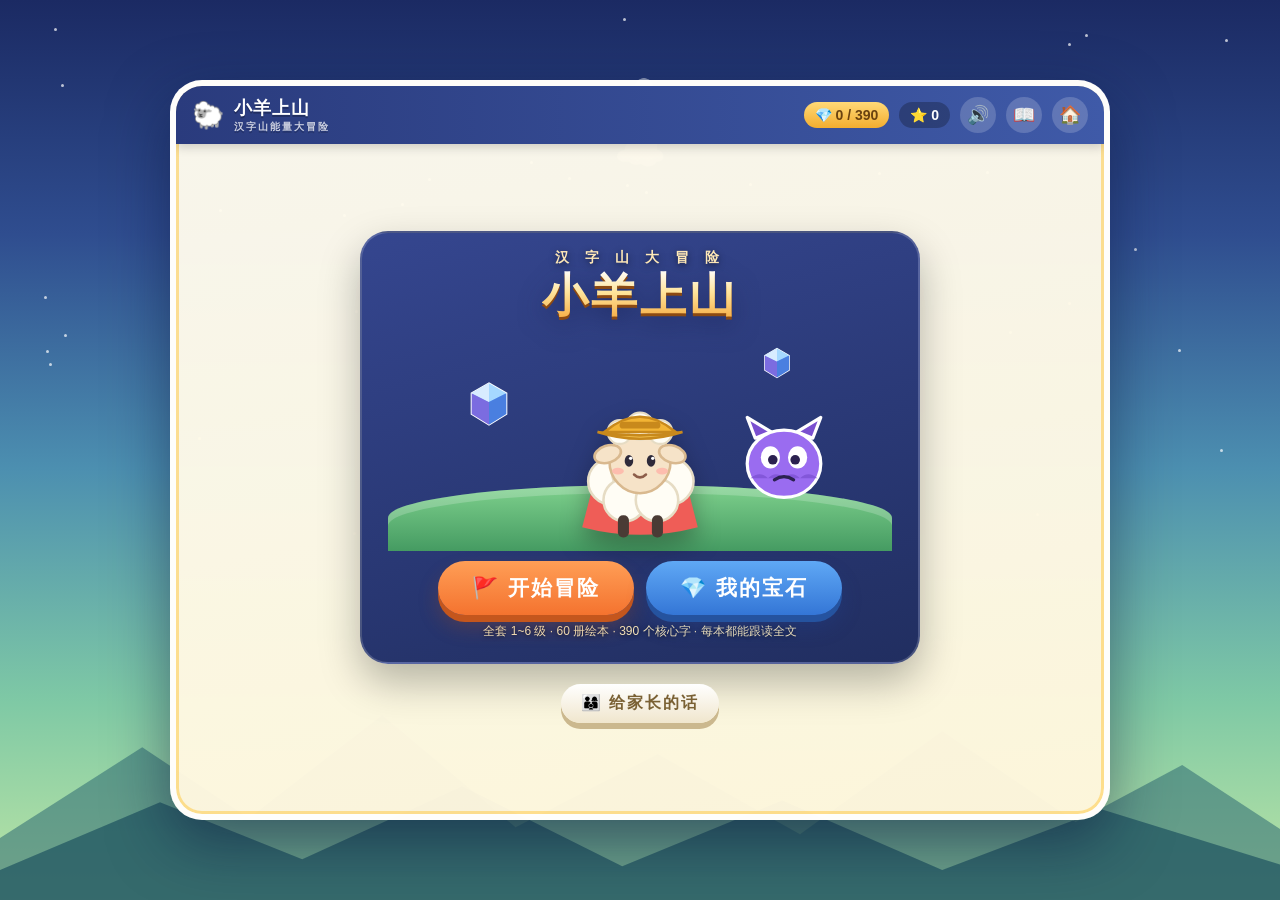
==== commit 3a3ea978: "修复录音/描红等 9 处缺陷并完善交互（麦克风泄漏、绕过录音、描红丢失等） 录音关卡： - 修 echoInit 每次渲染都把 F.recording 重置为 -1 的致命 bug：它导致「我来读」 " ====
--- a/index.html
+++ b/index.html
@@ -165,6 +165,14 @@
 .trace-char.hide{display:none}
 .trace-tip{font-size:12px;color:#9a7b3e;font-weight:800}
 .trace-card .btn.tiny{margin:8px auto 0;display:block;font-size:14px;padding:7px 18px}
+.trace-btns{display:flex;gap:6px;justify-content:center;align-items:center;margin-top:8px;flex-wrap:wrap}
+.trace-btns .btn.tiny{margin:0;font-size:12px;padding:6px 10px}
+/* 描完后轻推一下「下一个字」 */
+@keyframes glowPulse{
+  0%,100%{box-shadow:0 6px 0 #2a5bb8,0 0 0 0 rgba(255,208,80,.0)}
+  50%{box-shadow:0 6px 0 #2a5bb8,0 0 0 10px rgba(255,208,80,.45)}
+}
+.btn.glow{animation:glowPulse .9s ease-in-out 2}
 
 /* ---------- 小游戏通用 ---------- */
 .game-head{display:flex;align-items:center;gap:12px;justify-content:center;flex-wrap:wrap;margin-bottom:4px}
@@ -275,7 +283,14 @@
 .gem-mini{width:34px;height:38px;clip-path:polygon(50% 0,93% 25%,93% 75%,50% 100%,7% 75%,7% 25%);
   background:linear-gradient(160deg,#8fe3ff,#4a8ff0);animation:gemIn .4s backwards}
 @keyframes gemIn{from{transform:scale(0) translateY(-30px);opacity:0}to{transform:scale(1);opacity:1}}
-#certCanvas{width:auto;height:auto;max-width:min(560px,88%);max-height:42vh;flex:0 0 auto;border-radius:14px;box-shadow:0 14px 30px rgba(0,0,0,.3)}
+#certCanvas{width:auto;height:auto;max-width:min(560px,88%);max-height:46vh;flex:0 0 auto;border-radius:14px;box-shadow:0 14px 30px rgba(0,0,0,.3);cursor:zoom-in}
+/* 奖状放大查看（手机上字太小，点一下全屏看，可长按保存） */
+.cert-zoom{position:fixed;inset:0;z-index:9000;background:rgba(12,16,32,.94);display:none;place-items:center;padding:14px}
+.cert-zoom.on{display:grid}
+.cert-zoom img{max-width:100%;max-height:86vh;border-radius:14px;background:#fffaf0;
+  box-shadow:0 18px 50px rgba(0,0,0,.55)}
+.cert-zoom .hint{position:absolute;bottom:12px;left:0;right:0;text-align:center;color:#ffe6a8;
+  font-size:13px;font-weight:800;text-shadow:0 1px 4px rgba(0,0,0,.6)}
 /* 图鉴 */
 .dex-grid{display:grid;grid-template-columns:repeat(10,1fr);gap:7px;width:min(720px,100%);margin:8px auto}
 .dex-cell{aspect-ratio:1;border-radius:12px;background:#e7dfc9;display:grid;place-items:center;
@@ -322,6 +337,7 @@
   .word-card{padding:6px}.word-label{font-size:10px}
   .word-pill{font-size:18px;padding:4px 9px}
   .trace-card{padding:6px}.trace-tip{font-size:11px}
+  .trace-btns .btn.tiny{font-size:11px;padding:5px 8px}
   .trace-wrap{width:104px;height:104px;margin:3px auto 0}
   .trace-wrap canvas{width:104px;height:104px}.trace-char{font-size:76px}
   .hz{font-size:26px;min-width:28px}.punc{font-size:24px}
@@ -615,7 +631,10 @@
                 <canvas id="traceGuide" width="300" height="300"></canvas>
                 <canvas id="traceCanvas" width="300" height="300"></canvas>
               </div>
-              <button class="btn ghost tiny" id="traceDemo">🖌️ 看示范</button>
+              <div class="trace-btns">
+                <button class="btn ghost tiny" id="traceDemo">🖌️ 看示范</button>
+                <button class="btn ghost tiny" id="traceClear">🧽 擦掉重写</button>
+              </div>
             </div>
           </div>
         </div>
@@ -1325,6 +1344,8 @@
 }
 function show(name) {
   if (name !== 'echo' && F.recording >= 0) stopRec();
+  /* 切屏时把还在念的语音掐掉，免得上一屏的话跟着跑到新一屏 */
+  try { if ('speechSynthesis' in window) speechSynthesis.cancel(); } catch (e) {}
   document.querySelectorAll('.screen').forEach(s => s.classList.remove('on'));
   $('scr-' + name).classList.add('on');
   SFX.page();
@@ -1332,7 +1353,7 @@
 
 /* ---------------- 流程状态 ---------------- */
 let F = {book: 0, stage: 'home', learnIdx: 0, learnChars: [], pool: [], recent: [],
-         games: [], gi: 0, q: 0, combo: 0, traced: false, locked: false,
+         games: [], gi: 0, q: 0, combo: 0, traced: false, locked: false, navLock: false,
          echo: null, recording: -1, reading: false, echoSkipped: false};
 function learnedChars(bookIdx) {
   const all = [];
@@ -1522,6 +1543,7 @@
 
 function setupTrace() {
   const cv = $('traceCanvas'), ctx = cv.getContext('2d');
+  F.traced = false;                    /* 换字或擦掉重来时，描红进度一并复位 */
   ctx.clearRect(0, 0, 300, 300);
   ctx.strokeStyle = 'rgba(225,165,95,.38)'; ctx.lineWidth = 2; ctx.setLineDash([6, 5]);
   [[150, 0, 150, 300], [0, 150, 300, 150], [0, 0, 300, 300], [300, 0, 0, 300]].forEach(l => {
@@ -1539,7 +1561,7 @@
     clearGuide();
   }
   const cells = new Set();
-  let drawing = false, last = null, done = false;
+  let drawing = false, last = null, done = false, pathLen = 0;
   const pos = e => {
     const r = cv.getBoundingClientRect();
     return {x: (e.clientX - r.left) / r.width * 300, y: (e.clientY - r.top) / r.height * 300};
@@ -1552,11 +1574,16 @@
     ctx.lineCap = 'round'; ctx.lineJoin = 'round';
     ctx.beginPath(); ctx.moveTo(last ? last.x : p.x, last ? last.y : p.y); ctx.lineTo(p.x, p.y); ctx.stroke();
     cells.add(`${Math.floor(p.x / 37.5)},${Math.floor(p.y / 37.5)}`);
+    if (last) pathLen += Math.hypot(p.x - last.x, p.y - last.y);
     last = p;
-    if (cells.size >= 12 && !done) {
+    /* 描够面积或描够长度都算完成：「一」这种只有一横的字整条画过也只覆盖 7 格 */
+    if ((cells.size >= 6 || pathLen >= 420) && !done) {
       done = true; F.traced = true;
       SFX.right(); floatText('描得真棒！⭐', innerWidth / 2, innerHeight * .6, '#ffe06a');
-      $('traceTip').textContent = '✅ 描完啦！你真棒';
+      $('traceTip').textContent = '✅ 描完啦！点下面的「下一个字 →」继续';
+      const nx = $('learnNext');
+      nx.classList.add('glow');
+      setTimeout(() => nx.classList.remove('glow'), 1800);
     }
   };
   cv.onpointerdown = e => { unlockAudio(); drawing = true; last = pos(e); cv.setPointerCapture(e.pointerId); };
@@ -1594,17 +1621,27 @@
     box.appendChild(row);
   });
   $('bookFoot').textContent = '✨ 这些字你都认识啦，自己读一遍，再去跟读全文！';
+  /* 能用麦克风的设备上，把“跳过”说得明白点，避免孩子以为跳过也算读完 */
+  const canRec = F.micOK === undefined ? (recSupported() && !FAST) : F.micOK;
+  $('readDone').textContent = canRec ? '跳过跟读（不拿徽章）' : '先不跟读，直接领奖';
 }
 
 /* ---------------- 跟读全文（示范 → 录音 → 回放 → 打卡） ---------------- */
-const REC = {stream: null, rec: null, chunks: [], line: -1};
+const REC = {stream: null, rec: null, chunks: [], line: -1, starting: false};
 /* 本机是否支持录音（有麦克风 API + MediaRecorder）。不支持时走降级通道 */
 function recSupported() { return !!(navigator.mediaDevices && window.MediaRecorder); }
+/* 关掉麦克风轨道，避免「重复点我来读」时留下一直亮着的麦克风 */
+function killStream() {
+  if (REC.stream) { try { REC.stream.getTracks().forEach(t => t.stop()); } catch (e) {} REC.stream = null; }
+}
 function echoInit() {
   const n = BOOKS[F.book].story.length;
-  if (!F.echo) F.echo = {checked: Array(n).fill(false), audio: Array(n).fill(null)};
-  F.recording = -1;
-  F.micOK = recSupported();          /* 默认按“支持”处理，被拒/不可用会在 startRec 里改回 false */
+  /* 只在新建跟读状态时初始化麦克风判定：renderEcho 会反复调用 echoInit，
+     若每次都重置 F.micOK，startRec 里“被拒后降级”的赋值会被立刻覆盖掉 */
+  if (!F.echo) {
+    F.echo = {checked: Array(n).fill(false), audio: Array(n).fill(null)};
+    F.micOK = recSupported() && !FAST;
+  }
 }
 function echoMsg(t) { $('echoTip').textContent = t; }
 function markLine(i, fromRec) {
@@ -1616,31 +1653,50 @@
 }
 async function startRec(i) {
   if (F.recording >= 0) return stopRec();
+  if (REC.starting) { echoMsg('正在打开麦克风，稍等一下再点～'); return; }
   if (!navigator.mediaDevices || !window.MediaRecorder) {
     F.micOK = false; renderEcho();           /* 不支持录音：开放降级通道，不卡住 */
     echoMsg('这台设备不支持录音，点「✅ 读好啦」一样能过关哦～'); return;
   }
+  const bookAtStart = F.book;
+  REC.starting = true;
   try {
-    REC.stream = await navigator.mediaDevices.getUserMedia({audio: true});
-    REC.chunks = []; REC.line = i;
-    REC.rec = new MediaRecorder(REC.stream);
-    REC.rec.ondataavailable = e => { if (e.data && e.data.size) REC.chunks.push(e.data); };
-    REC.rec.onstop = () => {
-      try {
-        const blob = new Blob(REC.chunks, {type: REC.rec.mimeType || 'audio/webm'});
-        if (blob.size) F.echo.audio[i] = URL.createObjectURL(blob);
-      } catch (e) {}
-      if (REC.stream) { REC.stream.getTracks().forEach(t => t.stop()); REC.stream = null; }
-      F.recording = -1; markLine(i, true); renderEcho();
+    killStream();                            /* 清掉可能残留的上一路麦克风 */
+    const stream = await navigator.mediaDevices.getUserMedia({audio: true});
+    /* 等权限期间孩子可能已经切屏/退出，不能在后台偷偷开麦 */
+    if (F.stage !== 'echo' || F.book !== bookAtStart) {
+      stream.getTracks().forEach(t => t.stop()); return;
+    }
+    REC.stream = stream; REC.chunks = []; REC.line = i;
+    const rec = new MediaRecorder(stream);
+    REC.rec = rec;
+    rec.ondataavailable = e => { if (e.data && e.data.size) REC.chunks.push(e.data); };
+    rec.onstop = () => {
+      const chunks = REC.chunks; REC.chunks = [];
+      let blob = null;
+      try { blob = new Blob(chunks, {type: rec.mimeType || 'audio/webm'}); } catch (e) {}
+      killStream();
+      F.recording = -1;
+      if (F.book !== bookAtStart) return;               /* 期间已换书，丢弃这次录音 */
+      if (blob && blob.size > 64) {                     /* 真录到声音才打卡 */
+        F.echo.audio[i] = URL.createObjectURL(blob);
+        markLine(i, true);
+        renderEcho();
+      } else {                                          /* 空录音不打卡，否则会显示“读过啦”却没音频 */
+        renderEcho();
+        echoMsg('这次好像没录到声音～再点「🎤 我来读」大声读一次吧');
+      }
     };
-    REC.rec.start();
+    rec.start();
     F.recording = i; SFX.rec(); renderEcho();
     echoMsg('🎤 正在录音……大声读这一句，读完点「⏹ 停一停」');
     setTimeout(() => { if (F.recording === i) stopRec(); }, 9000);
   } catch (e) {
     F.micOK = false; renderEcho();           /* 麦克风被拒/不可用：开放降级通道 */
     echoMsg('麦克风没打开（可以点「✅ 读好啦」自己读，也一样棒！）');
-    if (REC.stream) { REC.stream.getTracks().forEach(t => t.stop()); REC.stream = null; }
+    killStream();
+  } finally {
+    REC.starting = false;
   }
 }
 function stopRec() {
@@ -1652,12 +1708,15 @@
   const a = new Audio(url); a.play().catch(() => {});
   echoMsg('▶ 听听自己的声音，是不是很棒？');
 }
+/* echoTok：点单句会打断「听整本」的连读队列，避免两路语音抢着念 */
+let echoTok = 0;
 async function echoReadAll() {
   if (F.reading) return;
   F.reading = true;
+  const tok = ++echoTok;
   const lines = BOOKS[F.book].story;
   for (let i = 0; i < lines.length; i++) {
-    if (F.stage !== 'echo') break;
+    if (echoTok !== tok || F.stage !== 'echo') break;
     document.querySelectorAll('.echo-line').forEach((el, j) => el.classList.toggle('playing', j === i));
     echoMsg(`🔊 小羊读第 ${i + 1} 句：${lines[i]}`);
     await speakSentence(lines[i]);
@@ -1665,7 +1724,13 @@
   }
   document.querySelectorAll('.echo-line').forEach(el => el.classList.remove('playing'));
   F.reading = false;
-  echoMsg('✨ 听完啦！现在一句一句跟着读吧～');
+  if (echoTok === tok) echoMsg('✨ 听完啦！现在一句一句跟着读吧～');
+}
+/* 跳过跟读：麦克风可用时必须二次确认，避免孩子误点一步就把录音关绕过去 */
+function skipEcho() {
+  const canRec = F.micOK === undefined ? (recSupported() && !FAST) : F.micOK;
+  if (canRec && !confirm('还没有录音哦～现在跳过，这一册就拿不到「🎤 朗读小达人」徽章啦。\n确定要跳过吗？')) return;
+  F.echoSkipped = true; goAward();
 }
 function renderEcho() {
   echoInit();
@@ -1694,7 +1759,7 @@
     btn.onclick = () => {
       const i = +btn.dataset.i, act = btn.dataset.act;
       unlockAudio(); SFX.tap();
-      if (act === 'listen') { echoMsg('🔊 听：' + lines[i]); speakSentence(lines[i]); }
+      if (act === 'listen') { echoTok++; echoMsg('🔊 听：' + lines[i]); speakSentence(lines[i]); }
       else if (act === 'rec') startRec(i);
       else if (act === 'play') playMyVoice(i);
       else if (act === 'ok') {
@@ -1708,6 +1773,7 @@
     };
   });
   $('echoDone').textContent = done >= lines.length ? '🏅 全部读完，领奖状！' : `🏅 我全读完啦（${done}/${lines.length}）`;
+  $('echoSkip').textContent = F.micOK === false ? '先不跟读' : '跳过跟读（不拿徽章）';
 }
 
 /* ---------------- 通关结算 & 奖状 ---------------- */
@@ -1756,6 +1822,20 @@
   g.fillStyle = '#9a8a68'; g.font = '20px "Microsoft YaHei",sans-serif';
   g.fillText(new Date().toLocaleDateString('zh-CN') + '　小羊上山 · 汉字山能量大冒险', 500, 590);
 }
+/* 奖状放大：手机上奖状被压到 300px 宽，字几乎看不清，点一下全屏看 */
+function showCertZoom(url) {
+  let box = $('certZoom');
+  if (!box) {
+    box = document.createElement('div');
+    box.id = 'certZoom'; box.className = 'cert-zoom';
+    box.innerHTML = '<img alt="奖状"><div class="hint">点一下关闭 · 长按图片可保存 · 横过手机看更清楚</div>';
+    document.body.appendChild(box);
+    box.onclick = () => { box.classList.remove('on'); SFX.tap(); };
+  }
+  box.querySelector('img').src = url || $('certCanvas').toDataURL('image/png');
+  box.classList.add('on');
+  SFX.tap();
+}
 
 /* ---------------- 图鉴 / 家长 ---------------- */
 function renderDex() {
@@ -1780,11 +1860,15 @@
     词语和绘本短句<b>只使用本级及之前学过的字</b>——这是分级读物最核心的编写原则。
     个别整理表缺字用同级高频常用字补齐；<b>绘本为配合游戏的原创改写，不是原书全文</b>。<br><br>
     <b>一关怎么玩（约 6 分钟）</b><br>
-    ① <b>认字</b>：图画变汉字 → 发音 → 组词 → 手指描红（不考笔顺，重在参与）<br>
+    ① <b>认字</b>：图画变汉字 → 发音 → 组词 → 田字格描红（按标准笔顺标了 ①②③ 起笔编号和方向箭头，
+    可点「🖌️ 看示范」逐笔演示，描坏了能「🧽 擦掉重写」）<br>
     ② <b>玩 2 个小游戏</b>：抢宝石 / 敲迷雾怪 / 谁不见了 / 对对碰 / 词语拼拼乐，逐关轮换<br>
     ③ <b>自己读</b>：点单字听发音，点整句听小羊朗读<br>
     ④ <b>🎤 跟读全文</b>：逐句听示范 → 按「我来读」录下孩子的声音 → 回放给自己听 → 逐句打卡。
-    也能一键「听整本」连续朗读。麦克风没打开也没关系，点「✅ 读好啦」或「先不跟读」同样能过关。<br><br>
+    也能一键「听整本」连续朗读。<br>
+    <b>录音规则</b>：设备能用麦克风时，<b>必须每句都真的录过音</b>才能点亮星星、领「🎤 朗读小达人」徽章；
+    没录音就点「领奖状」会被拦下并提示还差几句。想跳过要点「跳过跟读」并二次确认，且这一册拿不到徽章。
+    麦克风不可用或被拒绝时，自动改成点「✅ 读好啦」打卡，不会把孩子卡住。<br><br>
     <b>发音说明</b><br>
     有真人录音的 <b>${v.mp3} / ${v.total}</b> 个字用仓库自带的 MP3（离线也能听），
     其余字用<b>浏览器中文语音</b>朗读${v.tts ? '（本机已检测到中文语音 ✅）' : '（本机暂未检测到中文语音，建议用 Chrome / Edge 打开）'}。
@@ -1811,16 +1895,31 @@
   $('levelBack').onclick = () => show('home');
   $('mapBack').onclick = () => goLevels();
   $('storyGo').onclick = () => { unlockAudio(); SFX.tap(); goLearn(); };
-  $('learnBack').onclick = () => { renderLearn(); };
+  /* 「再听一遍」只重播发音：以前是整页重渲染，会把孩子已经描好的笔迹一起清掉 */
+  $('learnBack').onclick = () => {
+    unlockAudio(); SFX.tap();
+    const c = F.learnChars[F.learnIdx];
+    speakChar(c);
+    floatText('🔊 ' + c, innerWidth / 2, innerHeight * .42, '#ffe06a');
+  };
+  $('traceClear').onclick = () => {
+    unlockAudio(); SFX.whoosh();
+    setupTrace();                        /* 重画田字格与笔顺引导，同时复位描红进度 */
+    $('traceTip').textContent = '🧽 擦干净啦，照箭头再描一次吧';
+  };
   $('learnNext').onclick = () => {
+    if (F.navLock) return;               /* 防止小朋友连点，一下子跳过好几个字 */
+    F.navLock = true;
     SFX.tap();
     if (F.traced) { S.stars += 1; save(); updateChips(); }
+    F.traced = false;                    /* 消费掉，连点也不会重复算星 */
     F.learnIdx++;
     if (F.learnIdx >= F.learnChars.length) goGame(); else renderLearn();
+    setTimeout(() => { F.navLock = false; }, 320);
   };
   $('traceDemo').onclick = () => { unlockAudio(); SFX.tap(); playDemo(); };
   $('readEcho').onclick = () => { unlockAudio(); goEcho(); };
-  $('readDone').onclick = () => { unlockAudio(); F.echoSkipped = true; goAward(); };
+  $('readDone').onclick = () => { unlockAudio(); skipEcho(); };
   $('echoBack').onclick = () => goRead();
   $('echoAll').onclick = () => { unlockAudio(); echoReadAll(); };
   $('echoDone').onclick = () => {
@@ -1834,12 +1933,23 @@
     if (F.echo) { F.echo.checked = F.echo.checked.map(() => true); }
     goAward();
   };
-  $('echoSkip').onclick = () => { F.echoSkipped = true; goAward(); };
+  $('echoSkip').onclick = () => { unlockAudio(); skipEcho(); };
   $('certDown').onclick = () => {
+    const url = $('certCanvas').toDataURL('image/png');
+    const iOS = /iPad|iPhone|iPod/.test(navigator.userAgent)
+      || (navigator.platform === 'MacIntel' && navigator.maxTouchPoints > 1);
+    SFX.tap();
+    if (iOS) {                       /* iOS 不支持 a[download]，改成放大查看让家长长按保存 */
+      showCertZoom(url);
+      floatText('长按图片就能保存 📷', innerWidth / 2, innerHeight * .18, '#ffe6a8');
+      return;
+    }
     const a = document.createElement('a');
     a.download = `小羊上山-第${S.level}级-第${F.book + 1}册奖状.png`;
-    a.href = $('certCanvas').toDataURL('image/png'); a.click(); SFX.tap();
+    a.href = url; a.click();
   };
+  $('certCanvas').onclick = () => showCertZoom();
+  $('certCanvas').style.cursor = 'zoom-in';
   $('awardNext').onclick = () => {
     if (F.book === BOOKS.length - 1) {
       goLevels();
@@ -1848,7 +1958,10 @@
   };
   $('resetBtn').onclick = () => {
     if (!confirm('确定清空所有级别的全部进度，从头开始吗？')) return;
-    S = normalize({...DEFAULT, prog: {}}); save(); updateChips(); renderDex(); SFX.page();
+    S = normalize({...DEFAULT, prog: {}}); setLevel(1); save();
+    /* 存档清空后把当前关卡状态也复位，避免还挂在旧级别/旧书上 */
+    F.book = 0; F.echo = null; F.recording = -1; F.micOK = undefined; F.learnIdx = 0;
+    updateChips(); renderDex(); SFX.page();
   };
 }
 
@@ -1858,6 +1971,8 @@
    ===================================================================== */
 const QCOUNT = {gem: 5, whack: 5, missing: 4, match: 1, build: 5};
 const PRAISE = ['太棒了！', '好厉害！', '答对啦！', '超级棒！', '你真神！', '完全正确！'];
+/* 每次渲染题目自增；延时回调里比对令牌，避免上一题的定时器把新题的界面改掉 */
+let RTOK = 0;
 
 /* 高年级累计字表很大，出题优先用最近学过的字，避免一上来考 300 字前的冷门字 */
 const GP = () => (F.recent && F.recent.length >= 6) ? F.recent : F.pool;
@@ -1884,7 +1999,9 @@
   if (F.combo >= 3) SFX.combo();
   const type = F.games[F.gi];
   F.q++;
+  const tok = RTOK;
   setTimeout(() => {
+    if (RTOK !== tok) return;          /* 题目已经换了（退出/重开），别再往下翻 */
     if (F.q >= QCOUNT[type]) gameDone(); else renderGame();
   }, FX(800));
 }
@@ -1901,6 +2018,7 @@
   else renderGame();
 }
 function renderGame() {
+  RTOK++;
   F.locked = false;
   const type = F.games[F.gi];
   const g = GAMES[type];
@@ -1919,7 +2037,8 @@
 function bindListen(correct) {
   const b = $('bigListen');
   if (b) b.onclick = () => { unlockAudio(); SFX.tap(); b.classList.add('playing'); speakChar(correct).then(() => b.classList.remove('playing')); };
-  setTimeout(() => { if (F.stage === 'game') speakChar(correct); }, FX(320));
+  const tok = RTOK;
+  setTimeout(() => { if (RTOK === tok && F.stage === 'game') speakChar(correct); }, FX(320));
 }
 
 /* ---------- ① 抢汉字宝石：听音选字 ---------- */
@@ -1974,7 +2093,9 @@
         `<div class="tile" data-val="${c}">${c}</div>`).join('')}</div>
     </div>`;
   const row = $('memRow');
+  const tok = RTOK;
   const reveal = () => {
+    if (RTOK !== tok) return;            /* 已经换题/退出，别往新题里写旧字 */
     row.querySelectorAll('.mem-card').forEach(el => {
       const gone = el.dataset.c === hidden;
       el.classList.toggle('covered', gone);
@@ -1987,12 +2108,12 @@
     speakChar(hidden);
   };
   setTimeout(() => {
-    if (F.stage !== 'game') return;
+    if (RTOK !== tok || F.stage !== 'game') return;
     row.querySelectorAll('.mem-card').forEach(el => el.classList.add('covered'));
     setTimeout(reveal, FX(500));
   }, FX(2300));
   // 展示阶段逐字读一遍
-  cards.forEach((c, i) => setTimeout(() => { if (F.stage === 'game') speakChar(c); }, FX(260 + i * 430)));
+  cards.forEach((c, i) => setTimeout(() => { if (RTOK === tok && F.stage === 'game') speakChar(c); }, FX(260 + i * 430)));
 }
 
 /* ---------- ④ 汉字对对碰：字 ↔ 图画翻牌 ---------- */
@@ -2008,6 +2129,7 @@
     <div class="match-grid" id="matchGrid">${cards.map((x, i) =>
       `<div class="match-card" data-idx="${i}" data-k="${x.k}" data-t="${x.t}"><span style="opacity:.5">?</span></div>`).join('')}</div>`;
   let first = null, matched = 0, lock = false;
+  const tok = RTOK;
   $('matchGrid').querySelectorAll('.match-card').forEach(el => {
     el.onclick = () => {
       if (lock || el.classList.contains('flip') || el.classList.contains('matched')) return;
@@ -2022,7 +2144,7 @@
         SFX.gem(); speakChar(x.k);
         if (matched === chars.length) {
           $('gameMsg').textContent = '🎉 全部配对成功！';
-          setTimeout(() => onRight(null), FX(700));
+          setTimeout(() => { if (RTOK === tok) onRight(null); }, FX(700));
         }
       } else {
         lock = true; SFX.wrong();
@@ -2076,7 +2198,8 @@
     };
   });
   $('bigListen').onclick = () => { unlockAudio(); SFX.tap(); speakWord(word); };
-  setTimeout(() => { if (F.stage === 'game') speakWord(word); }, FX(420));
+  const tok = RTOK;
+  setTimeout(() => { if (RTOK === tok && F.stage === 'game') speakWord(word); }, FX(420));
 }
 
 /* ---------------- 自动化测试接口（不影响正常游玩） ---------------- */
@@ -2222,7 +2345,7 @@
   tick();
 }
 
-/* 跟读全文关卡自检 */
+/* 跟读全文关卡自检：同时验证「没录音不能过关」和「设备不支持时的降级通道」 */
 function echotest() {
   const errs = [];
   window.addEventListener('error', e => errs.push(e.message));
@@ -2233,15 +2356,25 @@
   const lines = BOOKS[0].story.length;
   const cards = document.querySelectorAll('.echo-line').length;
   $('echoAll').click();
+  /* ① 门控：本机能录音时，一句都没录，点「领奖状」必须被拦住 */
+  const canRec = recSupported();
+  let gated = true;
+  if (canRec) {
+    F.micOK = true;
+    $('echoDone').click();
+    gated = F.stage === 'echo' && !F.echo.checked.some(Boolean);
+  }
+  /* ② 降级通道：麦克风不可用时，逐句点「读好啦」仍能全部打卡 */
+  F.micOK = false;
   for (let i = 0; i < lines; i++) {
     const b = document.querySelector(`button.mini[data-act="ok"][data-i="${i}"]`);
     if (b) b.click();
   }
   const checked = F.echo.checked.filter(Boolean).length;
-  const rec = !!(navigator.mediaDevices && window.MediaRecorder);
-  const ok = lines === cards && checked === lines && errs.length === 0;
+  const ok = lines === cards && checked === lines && gated && errs.length === 0;
   const t = `ECHOTEST_${ok ? 'OK' : 'FAIL'} level=${lvl} lines=${lines} cards=${cards} `
-    + `checked=${checked} recorder=${rec ? 'yes' : 'no'} voice=${voiceInfo().tts ? 'zh' : 'none'} err=${errs.length} ${errs.slice(0, 2).join('|')}`;
+    + `checked=${checked} gated=${gated ? 'yes' : 'NO'} recorder=${canRec ? 'yes' : 'no'} `
+    + `voice=${voiceInfo().tts ? 'zh' : 'none'} err=${errs.length} ${errs.slice(0, 2).join('|')}`;
   document.title = t; $('testOut').textContent = t;
 }
 
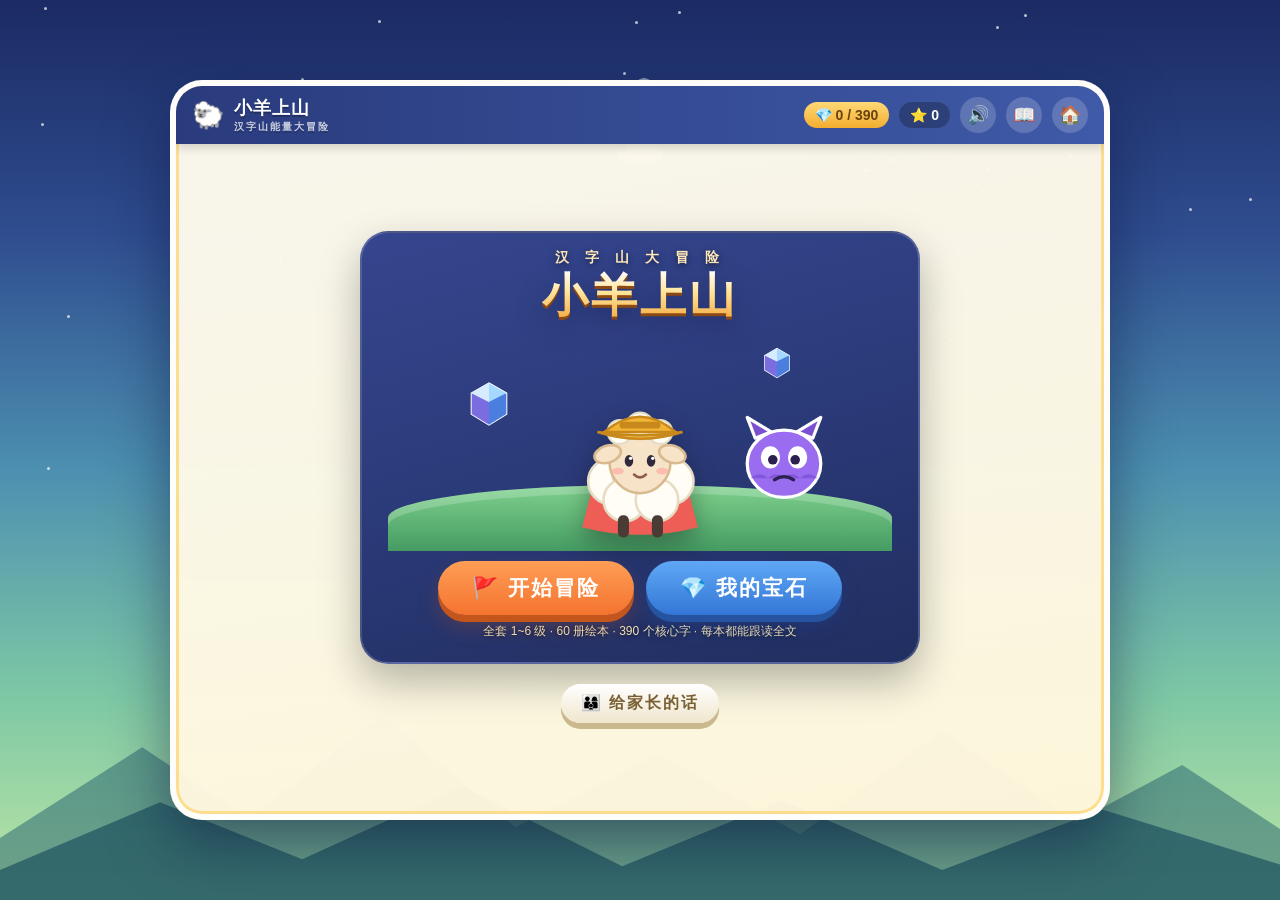
==== commit ac8d01f9: "fix: 描红改为按标准笔顺逐笔判定，画一笔不再算完成" ====
--- a/index.html
+++ b/index.html
@@ -1,10 +1,10 @@
-<!DOCTYPE html>
-<html lang="zh-CN">
-<head>
-<meta charset="UTF-8">
-<meta name="viewport" content="width=device-width,initial-scale=1,maximum-scale=1,user-scalable=no,viewport-fit=cover">
-<meta name="theme-color" content="#2a3b7d">
-<title>小羊上山 · 汉字山能量大冒险</title>
+<!DOCTYPE html>
+<html lang="zh-CN">
+<head>
+<meta charset="UTF-8">
+<meta name="viewport" content="width=device-width,initial-scale=1,maximum-scale=1,user-scalable=no,viewport-fit=cover">
+<meta name="theme-color" content="#2a3b7d">
+<title>小羊上山 · 汉字山能量大冒险</title>
 <style>*{margin:0;padding:0;box-sizing:border-box;-webkit-tap-highlight-color:transparent}
 :root{
   --ink:#25325c; --cream:#fffaf0; --gold:#ffcb4b; --orange:#ff8a4c;
@@ -450,285 +450,285 @@
   #scr-echo .btn.ghost.small{font-size:13px;padding:7px 12px}
   #scr-echo .btn.green{font-size:16px;padding:9px 20px}
 }
-</style>
-</head>
-<body>
-<!-- ===== 可复用的手绘角色 ===== -->
-<svg width="0" height="0" style="position:absolute" aria-hidden="true">
-  <defs>
-    <symbol id="ic-sheep" viewBox="0 0 200 200">
-      <!-- 披风 -->
-      <path d="M46 118 Q100 98 154 118 L168 172 Q100 190 32 172 Z" fill="#ef5d57"/>
-      <path d="M46 118 Q100 98 154 118 L158 132 Q100 114 42 132 Z" fill="#ff7c6b"/>
-      <!-- 身体云朵 -->
-      <g fill="#fffdf5" stroke="#e6dcc4" stroke-width="3">
-        <circle cx="66" cy="118" r="27"/><circle cx="100" cy="106" r="33"/>
-        <circle cx="136" cy="118" r="27"/><circle cx="82" cy="140" r="25"/><circle cx="120" cy="140" r="25"/>
-      </g>
-      <!-- 腿 -->
-      <rect x="74" y="158" width="13" height="26" rx="6" fill="#4a3b35"/>
-      <rect x="114" y="158" width="13" height="26" rx="6" fill="#4a3b35"/>
-      <!-- 脸 -->
-      <ellipse cx="100" cy="94" rx="36" ry="38" fill="#f6e3c8" stroke="#d9b98f" stroke-width="3"/>
-      <!-- 耳朵 -->
-      <ellipse cx="62" cy="86" rx="16" ry="10" fill="#f6e3c8" stroke="#d9b98f" stroke-width="3" transform="rotate(-18 62 86)"/>
-      <ellipse cx="138" cy="86" rx="16" ry="10" fill="#f6e3c8" stroke="#d9b98f" stroke-width="3" transform="rotate(18 138 86)"/>
-      <!-- 卷毛 -->
-      <g fill="#fffdf5" stroke="#e6dcc4" stroke-width="2.5">
-        <circle cx="76" cy="60" r="14"/><circle cx="100" cy="53" r="16"/><circle cx="124" cy="60" r="14"/>
-      </g>
-      <!-- 眼睛 -->
-      <ellipse cx="87" cy="94" rx="5" ry="7" fill="#2e2a3a"/><ellipse cx="113" cy="94" rx="5" ry="7" fill="#2e2a3a"/>
-      <circle cx="89" cy="91" r="2" fill="#fff"/><circle cx="115" cy="91" r="2" fill="#fff"/>
-      <!-- 腮红 + 嘴 -->
-      <ellipse cx="74" cy="106" rx="7" ry="4" fill="#ffb3a7" opacity=".8"/>
-      <ellipse cx="126" cy="106" rx="7" ry="4" fill="#ffb3a7" opacity=".8"/>
-      <path d="M93 110 Q100 117 107 110" stroke="#8d5e4a" stroke-width="3" fill="none" stroke-linecap="round"/>
-      <!-- 探险帽 -->
-      <path d="M58 60 Q100 24 142 60 Z" fill="#f2b434" stroke="#c8891c" stroke-width="3"/>
-      <path d="M50 60 Q100 68 150 60 Q100 76 50 60 Z" fill="#ffd25e" stroke="#c8891c" stroke-width="3"/>
-      <rect x="76" y="48" width="48" height="8" rx="4" fill="#c8891c"/>
-    </symbol>
-    <symbol id="ic-villain" viewBox="0 0 120 120">
-      <path d="M24 34 L14 8 L44 26 Z" fill="#7a4fd0" stroke="#fff" stroke-width="4" stroke-linejoin="round"/>
-      <path d="M96 34 L106 8 L76 26 Z" fill="#7a4fd0" stroke="#fff" stroke-width="4" stroke-linejoin="round"/>
-      <ellipse cx="60" cy="66" rx="46" ry="42" fill="#9a6cf0" stroke="#fff" stroke-width="4"/>
-      <path d="M18 84 Q30 74 40 84 Q50 74 60 84 Q70 74 80 84 Q90 74 102 84" fill="#7a4fd0" opacity=".7"/>
-      <ellipse cx="43" cy="58" rx="12" ry="14" fill="#fff"/><ellipse cx="77" cy="58" rx="12" ry="14" fill="#fff"/>
-      <circle cx="46" cy="61" r="6" fill="#2b2150"/><circle cx="74" cy="61" r="6" fill="#2b2150"/>
-      <path d="M48 86 Q60 78 72 86" stroke="#2b2150" stroke-width="4" fill="none" stroke-linecap="round"/>
-    </symbol>
-    <symbol id="ic-gem" viewBox="0 0 60 66">
-      <polygon points="30,2 56,17 56,48 30,64 4,48 4,17" fill="#6aa8ff" stroke="#fff" stroke-width="3"/>
-      <polygon points="30,2 56,17 30,30 4,17" fill="#a5d8ff"/>
-      <polygon points="30,30 56,17 56,48 30,64" fill="#4a7fe0"/>
-      <polygon points="30,30 4,17 4,48 30,64" fill="#7b6ce0"/>
-      <polygon points="30,2 30,30 4,17" fill="#d8ecff"/>
-    </symbol>
-    <symbol id="ic-medal" viewBox="0 0 160 160">
-      <path d="M40 8 L62 78 L20 78 Z" fill="#ef5d57"/><path d="M120 8 L140 78 L98 78 Z" fill="#4a90e2"/>
-      <circle cx="80" cy="102" r="52" fill="#ffcb4b" stroke="#e09a20" stroke-width="6"/>
-      <circle cx="80" cy="102" r="40" fill="#fff2c4" stroke="#e8b64a" stroke-width="4"/>
-      <text x="80" y="120" text-anchor="middle" font-size="46" font-weight="900" fill="#d98a1c" font-family="KaiTi,serif">★</text>
-    </symbol>
-    <symbol id="ic-grid" viewBox="0 0 100 100">
-      <rect x="2" y="2" width="96" height="96" fill="none" stroke="#e0a35a" stroke-width="2"/>
-      <path d="M50 2 V98 M2 50 H98 M2 2 L98 98 M98 2 L2 98" stroke="#e8bd85" stroke-width="1.2" stroke-dasharray="5 4"/>
-    </symbol>
-  </defs>
-</svg>
-
-<div id="stars-bg"></div>
-<svg class="mtn" viewBox="0 0 1440 260" preserveAspectRatio="none" aria-hidden="true">
-  <path d="M0 190 L160 88 L280 168 L430 52 L580 178 L740 96 L900 186 L1060 70 L1210 172 L1330 108 L1440 180 L1440 260 L0 260Z" fill="#2f6b74" opacity=".55"/>
-  <path d="M0 226 L180 150 L340 214 L520 132 L700 222 L880 148 L1060 226 L1240 158 L1440 220 L1440 260 L0 260Z" fill="#1f5360" opacity=".7"/>
-</svg>
-<div class="cloud" style="top:14%;font-size:42px;animation-delay:0s">☁️</div>
-<div class="cloud" style="top:31%;font-size:28px;animation-delay:-9s">☁️</div>
-<div class="cloud" style="top:8%;font-size:32px;animation-delay:-17s">☁️</div>
-
-<div id="app">
-  <div class="frame">
-    <!-- 顶栏 -->
-    <div class="topbar">
-      <span class="logo-mark">🐑</span>
-      <div class="top-title">小羊上山<small>汉字山能量大冒险</small></div>
-      <div class="spacer"></div>
-      <div class="chip gold" id="gemChip">💎 0 / 60</div>
-      <div class="chip" id="starChip">⭐ 0</div>
-      <button class="icon-btn" id="muteBtn" title="音效开关">🔊</button>
-      <button class="icon-btn" id="dexBtn" title="汉字宝石图鉴">📖</button>
-      <button class="icon-btn" id="homeBtn" title="回到首页">🏠</button>
-    </div>
-
-    <!-- 首页 -->
-    <div class="screen on" id="scr-home">
-      <div class="home-wrap">
-        <div class="home-panel">
-          <div class="home-sub">汉 字 山 大 冒 险</div>
-          <div class="home-title">小羊上山</div>
-          <div class="home-scene">
-            <svg class="hero-sheep"><use href="#ic-sheep"/></svg>
-            <svg class="hero-villain"><use href="#ic-villain"/></svg>
-            <svg class="hero-gem" style="left:16%;top:26%"><use href="#ic-gem"/></svg>
-            <svg class="hero-gem" style="right:20%;top:8%;width:28px;animation-delay:-1.6s"><use href="#ic-gem"/></svg>
-            <div class="home-ground"></div>
-          </div>
-          <div class="home-btns">
-            <button class="btn" id="startBtn">🚩 开始冒险</button>
-            <button class="btn blue" id="dexHomeBtn">💎 我的宝石</button>
-          </div>
-          <div class="home-tip" id="homeTip">全套 1~6 级 · 60 册绘本 · 390 个核心字 · 每本都能跟读全文</div>
-        </div>
-        <button class="btn ghost small" id="parentBtn" style="margin-top:12px">👨‍👩‍👦 给家长的话</button>
-      </div>
-    </div>
-
-    <!-- 选级 -->
-    <div class="screen" id="scr-levels">
-      <h2 class="big">🎒 选一个级别出发</h2>
-      <p class="sub" id="levelSub">全套 6 级 · 60 册绘本 · 390 个核心字</p>
-      <div class="level-grid" id="levelGrid"></div>
-      <button class="btn ghost small" id="levelBack" style="margin-top:10px">↩ 回到首页</button>
-    </div>
-
-    <!-- 登山地图 -->
-    <div class="screen" id="scr-map">
-      <h2 class="big" id="mapTitle">🗺️ 汉字山登山地图</h2>
-      <p class="sub" id="mapSub">点一个站点出发～</p>
-      <div class="map-wrap" id="mapWrap">
-        <svg class="map-path" viewBox="0 0 800 460" preserveAspectRatio="none">
-          <path d="M70 400 Q150 330 230 370 T400 300 Q480 250 560 290 Q640 330 720 210 Q760 150 720 70"
-                fill="none" stroke="#e6b34c" stroke-width="12" stroke-linecap="round" stroke-dasharray="2 26" opacity=".85"/>
-        </svg>
-      </div>
-      <button class="btn ghost small" id="mapBack">↩ 换个级别</button>
-    </div>
-
-    <!-- 剧情 -->
-    <div class="screen" id="scr-story">
-      <h2 class="big" id="storyTitle">第 1 站 · 起跑坡</h2>
-      <div class="story-box" style="margin-top:auto">
-        <svg width="130" height="130" style="flex:0 0 130px"><use href="#ic-sheep"/></svg>
-        <div>
-          <div class="speech" id="storySpeech"></div>
-          <div class="story-villain" id="storyVillain"></div>
-        </div>
-        <svg width="86" height="86" style="flex:0 0 86px"><use href="#ic-villain"/></svg>
-      </div>
-      <div class="mission" id="storyMission"></div>
-      <button class="btn green" id="storyGo" style="margin-bottom:auto">🚩 出发！</button>
-    </div>
-
-    <!-- 认字 -->
-    <div class="screen" id="scr-learn">
-      <div class="game-head">
-        <div class="game-title" id="learnTitle">认一认</div>
-        <div class="hint" id="learnHint">看图 → 听音 → 描一描</div>
-      </div>
-      <div class="progress-dots" id="learnDots"></div>
-      <div class="learn-wrap">
-        <div class="learn-main">
-          <div class="char-card" id="charCard">
-            <svg class="grid-bg"><use href="#ic-grid"/></svg>
-            <div class="speaker">🔊</div>
-            <div class="big-char" id="bigChar">山</div>
-            <div class="char-pinyin" id="charPinyin">点一下，听小羊读</div>
-          </div>
-          <div class="side-card">
-            <div class="pic-card">
-              <div class="pic-emoji" id="picEmoji">🏔️</div>
-              <div class="pic-hint" id="picHint"></div>
-            </div>
-            <div class="word-card">
-              <div class="word-label">找朋友 · 组个词（点一下听）</div>
-              <div class="word-list" id="wordList"></div>
-            </div>
-            <div class="trace-card">
-              <div class="trace-tip" id="traceTip">✏️ 看箭头，照着顺序描一描</div>
-              <div class="trace-wrap" id="traceWrap">
-                <div class="trace-char" id="traceChar">山</div>
-                <canvas id="traceGuide" width="300" height="300"></canvas>
-                <canvas id="traceCanvas" width="300" height="300"></canvas>
-              </div>
-              <div class="trace-btns">
-                <button class="btn ghost tiny" id="traceDemo">🖌️ 看示范</button>
-                <button class="btn ghost tiny" id="traceClear">🧽 擦掉重写</button>
-              </div>
-            </div>
-          </div>
-        </div>
-        <div class="row" style="margin-top:6px">
-          <button class="btn ghost small" id="learnBack">↩ 再听一遍</button>
-          <button class="btn blue" id="learnNext">下一个字 →</button>
-        </div>
-      </div>
-    </div>
-
-    <!-- 小游戏 -->
-    <div class="screen" id="scr-game">
-      <div class="game-head">
-        <div class="game-title" id="gameTitle">抢汉字宝石</div>
-        <div class="combo" id="comboChip">🔥 连击 ×0</div>
-      </div>
-      <div class="progress-dots" id="gameDots"></div>
-      <p class="sub" id="gameTip"></p>
-      <div id="gameArea" style="width:100%;flex:1;display:flex;flex-direction:column;justify-content:center"></div>
-      <div class="msg" id="gameMsg"></div>
-    </div>
-
-    <!-- 绘本阅读 -->
-    <div class="screen" id="scr-read">
-      <h2 class="big" id="readTitle">📖 我自己读</h2>
-      <p class="sub">点每个字能听发音 · 点一整句听小羊读一遍</p>
-      <div class="book">
-        <div class="book-title" id="bookTitle"></div>
-        <div class="book-lines" id="bookLines"></div>
-        <div class="book-foot" id="bookFoot">✨ 这些字你都认识啦，自己读一遍吧！</div>
-      </div>
-      <div class="row" style="margin-top:12px">
-        <button class="btn ghost small" id="readDone">先不跟读，直接领奖</button>
-        <button class="btn green" id="readEcho">🎤 跟读全文 →</button>
-      </div>
-    </div>
-
-    <!-- 跟读全文 -->
-    <div class="screen" id="scr-echo">
-      <h2 class="big" id="echoTitle">🎤 跟读全文</h2>
-      <div class="echo-head">
-        <div class="echo-book" id="echoBook"></div>
-        <div class="echo-prog" id="echoProg"></div>
-        <button class="btn ghost small" id="echoAll">🔊 听整本</button>
-      </div>
-      <div class="echo-tip" id="echoTip"></div>
-      <div class="echo-list" id="echoList"></div>
-      <div class="echo-stage">
-        <svg class="echo-sheep"><use href="#ic-sheep"/></svg>
-        <div class="echo-stars" id="echoStars"></div>
-        <div class="echo-cheer" id="echoCheer">大声读出来，小羊在听哦！</div>
-      </div>
-      <div class="row" style="margin-top:10px">
-        <button class="btn ghost small" id="echoBack">↩ 再看绘本</button>
-        <button class="btn ghost small" id="echoSkip">先不跟读</button>
-        <button class="btn green" id="echoDone">🏅 全部读完，领奖状！</button>
-      </div>
-    </div>
-
-    <!-- 结算 -->
-    <div class="screen" id="scr-award">
-      <div class="award-wrap">
-        <svg class="medal"><use href="#ic-medal"/></svg>
-        <div class="award-title" id="awardTitle">太厉害啦！</div>
-        <div class="award-badge" id="awardBadge"></div>
-        <div class="award-row" id="awardGems"></div>
-        <canvas id="certCanvas" width="1000" height="660"></canvas>
-        <div class="row" style="margin-top:6px">
-          <button class="btn ghost small" id="certDown">⬇️ 保存奖状</button>
-          <button class="btn" id="awardNext">下一站 →</button>
-        </div>
-      </div>
-    </div>
-
-    <!-- 图鉴 -->
-    <div class="screen" id="scr-dex">
-      <h2 class="big">💎 汉字宝石图鉴</h2>
-      <p class="sub" id="dexSub">点亮的宝石可以点一下听发音</p>
-      <div class="dex-grid" id="dexGrid"></div>
-      <div class="row" style="margin-top:12px">
-        <button class="btn ghost small" id="dexBack">↩ 返回</button>
-        <button class="btn ghost small" id="resetBtn">🔄 重新开始</button>
-      </div>
-    </div>
-
-    <!-- 家长说明 -->
-    <div class="screen" id="scr-parent">
-      <h2 class="big">👨‍👩‍👦 给家长的话</h2>
-      <div class="parent-note" id="parentNote"></div>
-      <button class="btn ghost" id="parentBack" style="margin-top:16px">↩ 返回</button>
-    </div>
-  </div>
-</div>
-<div id="testOut" style="display:none"></div>
+</style>
+</head>
+<body>
+<!-- ===== 可复用的手绘角色 ===== -->
+<svg width="0" height="0" style="position:absolute" aria-hidden="true">
+  <defs>
+    <symbol id="ic-sheep" viewBox="0 0 200 200">
+      <!-- 披风 -->
+      <path d="M46 118 Q100 98 154 118 L168 172 Q100 190 32 172 Z" fill="#ef5d57"/>
+      <path d="M46 118 Q100 98 154 118 L158 132 Q100 114 42 132 Z" fill="#ff7c6b"/>
+      <!-- 身体云朵 -->
+      <g fill="#fffdf5" stroke="#e6dcc4" stroke-width="3">
+        <circle cx="66" cy="118" r="27"/><circle cx="100" cy="106" r="33"/>
+        <circle cx="136" cy="118" r="27"/><circle cx="82" cy="140" r="25"/><circle cx="120" cy="140" r="25"/>
+      </g>
+      <!-- 腿 -->
+      <rect x="74" y="158" width="13" height="26" rx="6" fill="#4a3b35"/>
+      <rect x="114" y="158" width="13" height="26" rx="6" fill="#4a3b35"/>
+      <!-- 脸 -->
+      <ellipse cx="100" cy="94" rx="36" ry="38" fill="#f6e3c8" stroke="#d9b98f" stroke-width="3"/>
+      <!-- 耳朵 -->
+      <ellipse cx="62" cy="86" rx="16" ry="10" fill="#f6e3c8" stroke="#d9b98f" stroke-width="3" transform="rotate(-18 62 86)"/>
+      <ellipse cx="138" cy="86" rx="16" ry="10" fill="#f6e3c8" stroke="#d9b98f" stroke-width="3" transform="rotate(18 138 86)"/>
+      <!-- 卷毛 -->
+      <g fill="#fffdf5" stroke="#e6dcc4" stroke-width="2.5">
+        <circle cx="76" cy="60" r="14"/><circle cx="100" cy="53" r="16"/><circle cx="124" cy="60" r="14"/>
+      </g>
+      <!-- 眼睛 -->
+      <ellipse cx="87" cy="94" rx="5" ry="7" fill="#2e2a3a"/><ellipse cx="113" cy="94" rx="5" ry="7" fill="#2e2a3a"/>
+      <circle cx="89" cy="91" r="2" fill="#fff"/><circle cx="115" cy="91" r="2" fill="#fff"/>
+      <!-- 腮红 + 嘴 -->
+      <ellipse cx="74" cy="106" rx="7" ry="4" fill="#ffb3a7" opacity=".8"/>
+      <ellipse cx="126" cy="106" rx="7" ry="4" fill="#ffb3a7" opacity=".8"/>
+      <path d="M93 110 Q100 117 107 110" stroke="#8d5e4a" stroke-width="3" fill="none" stroke-linecap="round"/>
+      <!-- 探险帽 -->
+      <path d="M58 60 Q100 24 142 60 Z" fill="#f2b434" stroke="#c8891c" stroke-width="3"/>
+      <path d="M50 60 Q100 68 150 60 Q100 76 50 60 Z" fill="#ffd25e" stroke="#c8891c" stroke-width="3"/>
+      <rect x="76" y="48" width="48" height="8" rx="4" fill="#c8891c"/>
+    </symbol>
+    <symbol id="ic-villain" viewBox="0 0 120 120">
+      <path d="M24 34 L14 8 L44 26 Z" fill="#7a4fd0" stroke="#fff" stroke-width="4" stroke-linejoin="round"/>
+      <path d="M96 34 L106 8 L76 26 Z" fill="#7a4fd0" stroke="#fff" stroke-width="4" stroke-linejoin="round"/>
+      <ellipse cx="60" cy="66" rx="46" ry="42" fill="#9a6cf0" stroke="#fff" stroke-width="4"/>
+      <path d="M18 84 Q30 74 40 84 Q50 74 60 84 Q70 74 80 84 Q90 74 102 84" fill="#7a4fd0" opacity=".7"/>
+      <ellipse cx="43" cy="58" rx="12" ry="14" fill="#fff"/><ellipse cx="77" cy="58" rx="12" ry="14" fill="#fff"/>
+      <circle cx="46" cy="61" r="6" fill="#2b2150"/><circle cx="74" cy="61" r="6" fill="#2b2150"/>
+      <path d="M48 86 Q60 78 72 86" stroke="#2b2150" stroke-width="4" fill="none" stroke-linecap="round"/>
+    </symbol>
+    <symbol id="ic-gem" viewBox="0 0 60 66">
+      <polygon points="30,2 56,17 56,48 30,64 4,48 4,17" fill="#6aa8ff" stroke="#fff" stroke-width="3"/>
+      <polygon points="30,2 56,17 30,30 4,17" fill="#a5d8ff"/>
+      <polygon points="30,30 56,17 56,48 30,64" fill="#4a7fe0"/>
+      <polygon points="30,30 4,17 4,48 30,64" fill="#7b6ce0"/>
+      <polygon points="30,2 30,30 4,17" fill="#d8ecff"/>
+    </symbol>
+    <symbol id="ic-medal" viewBox="0 0 160 160">
+      <path d="M40 8 L62 78 L20 78 Z" fill="#ef5d57"/><path d="M120 8 L140 78 L98 78 Z" fill="#4a90e2"/>
+      <circle cx="80" cy="102" r="52" fill="#ffcb4b" stroke="#e09a20" stroke-width="6"/>
+      <circle cx="80" cy="102" r="40" fill="#fff2c4" stroke="#e8b64a" stroke-width="4"/>
+      <text x="80" y="120" text-anchor="middle" font-size="46" font-weight="900" fill="#d98a1c" font-family="KaiTi,serif">★</text>
+    </symbol>
+    <symbol id="ic-grid" viewBox="0 0 100 100">
+      <rect x="2" y="2" width="96" height="96" fill="none" stroke="#e0a35a" stroke-width="2"/>
+      <path d="M50 2 V98 M2 50 H98 M2 2 L98 98 M98 2 L2 98" stroke="#e8bd85" stroke-width="1.2" stroke-dasharray="5 4"/>
+    </symbol>
+  </defs>
+</svg>
+
+<div id="stars-bg"></div>
+<svg class="mtn" viewBox="0 0 1440 260" preserveAspectRatio="none" aria-hidden="true">
+  <path d="M0 190 L160 88 L280 168 L430 52 L580 178 L740 96 L900 186 L1060 70 L1210 172 L1330 108 L1440 180 L1440 260 L0 260Z" fill="#2f6b74" opacity=".55"/>
+  <path d="M0 226 L180 150 L340 214 L520 132 L700 222 L880 148 L1060 226 L1240 158 L1440 220 L1440 260 L0 260Z" fill="#1f5360" opacity=".7"/>
+</svg>
+<div class="cloud" style="top:14%;font-size:42px;animation-delay:0s">☁️</div>
+<div class="cloud" style="top:31%;font-size:28px;animation-delay:-9s">☁️</div>
+<div class="cloud" style="top:8%;font-size:32px;animation-delay:-17s">☁️</div>
+
+<div id="app">
+  <div class="frame">
+    <!-- 顶栏 -->
+    <div class="topbar">
+      <span class="logo-mark">🐑</span>
+      <div class="top-title">小羊上山<small>汉字山能量大冒险</small></div>
+      <div class="spacer"></div>
+      <div class="chip gold" id="gemChip">💎 0 / 60</div>
+      <div class="chip" id="starChip">⭐ 0</div>
+      <button class="icon-btn" id="muteBtn" title="音效开关">🔊</button>
+      <button class="icon-btn" id="dexBtn" title="汉字宝石图鉴">📖</button>
+      <button class="icon-btn" id="homeBtn" title="回到首页">🏠</button>
+    </div>
+
+    <!-- 首页 -->
+    <div class="screen on" id="scr-home">
+      <div class="home-wrap">
+        <div class="home-panel">
+          <div class="home-sub">汉 字 山 大 冒 险</div>
+          <div class="home-title">小羊上山</div>
+          <div class="home-scene">
+            <svg class="hero-sheep"><use href="#ic-sheep"/></svg>
+            <svg class="hero-villain"><use href="#ic-villain"/></svg>
+            <svg class="hero-gem" style="left:16%;top:26%"><use href="#ic-gem"/></svg>
+            <svg class="hero-gem" style="right:20%;top:8%;width:28px;animation-delay:-1.6s"><use href="#ic-gem"/></svg>
+            <div class="home-ground"></div>
+          </div>
+          <div class="home-btns">
+            <button class="btn" id="startBtn">🚩 开始冒险</button>
+            <button class="btn blue" id="dexHomeBtn">💎 我的宝石</button>
+          </div>
+          <div class="home-tip" id="homeTip">全套 1~6 级 · 60 册绘本 · 390 个核心字 · 每本都能跟读全文</div>
+        </div>
+        <button class="btn ghost small" id="parentBtn" style="margin-top:12px">👨‍👩‍👦 给家长的话</button>
+      </div>
+    </div>
+
+    <!-- 选级 -->
+    <div class="screen" id="scr-levels">
+      <h2 class="big">🎒 选一个级别出发</h2>
+      <p class="sub" id="levelSub">全套 6 级 · 60 册绘本 · 390 个核心字</p>
+      <div class="level-grid" id="levelGrid"></div>
+      <button class="btn ghost small" id="levelBack" style="margin-top:10px">↩ 回到首页</button>
+    </div>
+
+    <!-- 登山地图 -->
+    <div class="screen" id="scr-map">
+      <h2 class="big" id="mapTitle">🗺️ 汉字山登山地图</h2>
+      <p class="sub" id="mapSub">点一个站点出发～</p>
+      <div class="map-wrap" id="mapWrap">
+        <svg class="map-path" viewBox="0 0 800 460" preserveAspectRatio="none">
+          <path d="M70 400 Q150 330 230 370 T400 300 Q480 250 560 290 Q640 330 720 210 Q760 150 720 70"
+                fill="none" stroke="#e6b34c" stroke-width="12" stroke-linecap="round" stroke-dasharray="2 26" opacity=".85"/>
+        </svg>
+      </div>
+      <button class="btn ghost small" id="mapBack">↩ 换个级别</button>
+    </div>
+
+    <!-- 剧情 -->
+    <div class="screen" id="scr-story">
+      <h2 class="big" id="storyTitle">第 1 站 · 起跑坡</h2>
+      <div class="story-box" style="margin-top:auto">
+        <svg width="130" height="130" style="flex:0 0 130px"><use href="#ic-sheep"/></svg>
+        <div>
+          <div class="speech" id="storySpeech"></div>
+          <div class="story-villain" id="storyVillain"></div>
+        </div>
+        <svg width="86" height="86" style="flex:0 0 86px"><use href="#ic-villain"/></svg>
+      </div>
+      <div class="mission" id="storyMission"></div>
+      <button class="btn green" id="storyGo" style="margin-bottom:auto">🚩 出发！</button>
+    </div>
+
+    <!-- 认字 -->
+    <div class="screen" id="scr-learn">
+      <div class="game-head">
+        <div class="game-title" id="learnTitle">认一认</div>
+        <div class="hint" id="learnHint">看图 → 听音 → 描一描</div>
+      </div>
+      <div class="progress-dots" id="learnDots"></div>
+      <div class="learn-wrap">
+        <div class="learn-main">
+          <div class="char-card" id="charCard">
+            <svg class="grid-bg"><use href="#ic-grid"/></svg>
+            <div class="speaker">🔊</div>
+            <div class="big-char" id="bigChar">山</div>
+            <div class="char-pinyin" id="charPinyin">点一下，听小羊读</div>
+          </div>
+          <div class="side-card">
+            <div class="pic-card">
+              <div class="pic-emoji" id="picEmoji">🏔️</div>
+              <div class="pic-hint" id="picHint"></div>
+            </div>
+            <div class="word-card">
+              <div class="word-label">找朋友 · 组个词（点一下听）</div>
+              <div class="word-list" id="wordList"></div>
+            </div>
+            <div class="trace-card">
+              <div class="trace-tip" id="traceTip">✏️ 看箭头，照着顺序描一描</div>
+              <div class="trace-wrap" id="traceWrap">
+                <div class="trace-char" id="traceChar">山</div>
+                <canvas id="traceGuide" width="300" height="300"></canvas>
+                <canvas id="traceCanvas" width="300" height="300"></canvas>
+              </div>
+              <div class="trace-btns">
+                <button class="btn ghost tiny" id="traceDemo">🖌️ 看示范</button>
+                <button class="btn ghost tiny" id="traceClear">🗑️ 擦掉重写</button>
+              </div>
+            </div>
+          </div>
+        </div>
+        <div class="row" style="margin-top:6px">
+          <button class="btn ghost small" id="learnBack">↩ 再听一遍</button>
+          <button class="btn blue" id="learnNext">下一个字 →</button>
+        </div>
+      </div>
+    </div>
+
+    <!-- 小游戏 -->
+    <div class="screen" id="scr-game">
+      <div class="game-head">
+        <div class="game-title" id="gameTitle">抢汉字宝石</div>
+        <div class="combo" id="comboChip">🔥 连击 ×0</div>
+      </div>
+      <div class="progress-dots" id="gameDots"></div>
+      <p class="sub" id="gameTip"></p>
+      <div id="gameArea" style="width:100%;flex:1;display:flex;flex-direction:column;justify-content:center"></div>
+      <div class="msg" id="gameMsg"></div>
+    </div>
+
+    <!-- 绘本阅读 -->
+    <div class="screen" id="scr-read">
+      <h2 class="big" id="readTitle">📖 我自己读</h2>
+      <p class="sub">点每个字能听发音 · 点一整句听小羊读一遍</p>
+      <div class="book">
+        <div class="book-title" id="bookTitle"></div>
+        <div class="book-lines" id="bookLines"></div>
+        <div class="book-foot" id="bookFoot">✨ 这些字你都认识啦，自己读一遍吧！</div>
+      </div>
+      <div class="row" style="margin-top:12px">
+        <button class="btn ghost small" id="readDone">先不跟读，直接领奖</button>
+        <button class="btn green" id="readEcho">🎤 跟读全文 →</button>
+      </div>
+    </div>
+
+    <!-- 跟读全文 -->
+    <div class="screen" id="scr-echo">
+      <h2 class="big" id="echoTitle">🎤 跟读全文</h2>
+      <div class="echo-head">
+        <div class="echo-book" id="echoBook"></div>
+        <div class="echo-prog" id="echoProg"></div>
+        <button class="btn ghost small" id="echoAll">🔊 听整本</button>
+      </div>
+      <div class="echo-tip" id="echoTip"></div>
+      <div class="echo-list" id="echoList"></div>
+      <div class="echo-stage">
+        <svg class="echo-sheep"><use href="#ic-sheep"/></svg>
+        <div class="echo-stars" id="echoStars"></div>
+        <div class="echo-cheer" id="echoCheer">大声读出来，小羊在听哦！</div>
+      </div>
+      <div class="row" style="margin-top:10px">
+        <button class="btn ghost small" id="echoBack">↩ 再看绘本</button>
+        <button class="btn ghost small" id="echoSkip">先不跟读</button>
+        <button class="btn green" id="echoDone">🏅 全部读完，领奖状！</button>
+      </div>
+    </div>
+
+    <!-- 结算 -->
+    <div class="screen" id="scr-award">
+      <div class="award-wrap">
+        <svg class="medal"><use href="#ic-medal"/></svg>
+        <div class="award-title" id="awardTitle">太厉害啦！</div>
+        <div class="award-badge" id="awardBadge"></div>
+        <div class="award-row" id="awardGems"></div>
+        <canvas id="certCanvas" width="1000" height="660"></canvas>
+        <div class="row" style="margin-top:6px">
+          <button class="btn ghost small" id="certDown">⬇️ 保存奖状</button>
+          <button class="btn" id="awardNext">下一站 →</button>
+        </div>
+      </div>
+    </div>
+
+    <!-- 图鉴 -->
+    <div class="screen" id="scr-dex">
+      <h2 class="big">💎 汉字宝石图鉴</h2>
+      <p class="sub" id="dexSub">点亮的宝石可以点一下听发音</p>
+      <div class="dex-grid" id="dexGrid"></div>
+      <div class="row" style="margin-top:12px">
+        <button class="btn ghost small" id="dexBack">↩ 返回</button>
+        <button class="btn ghost small" id="resetBtn">🔄 重新开始</button>
+      </div>
+    </div>
+
+    <!-- 家长说明 -->
+    <div class="screen" id="scr-parent">
+      <h2 class="big">👨‍👩‍👦 给家长的话</h2>
+      <div class="parent-note" id="parentNote"></div>
+      <button class="btn ghost" id="parentBack" style="margin-top:16px">↩ 返回</button>
+    </div>
+  </div>
+</div>
+<div id="testOut" style="display:none"></div>
 <script>/* =====================================================================
    小羊上山 · 汉字山能量大冒险 —— 教材数据（1~6 级全套）
    ---------------------------------------------------------------------
@@ -1152,818 +1152,929 @@
 const CHARS = buildChars();
 
 
-/* =====================================================================
-   小羊上山 · 汉字山能量大冒险 —— 核心（1~6 级 / 跟读全文）
-   ===================================================================== */
-const $ = id => document.getElementById(id);
-const delay = ms => new Promise(r => setTimeout(r, ms));
-const rnd = n => Math.floor(Math.random() * n);
-const pick = a => a[rnd(a.length)];
-const shuffle = a => { const b = a.slice(); for (let i = b.length - 1; i > 0; i--) { const j = rnd(i + 1); [b[i], b[j]] = [b[j], b[i]]; } return b; };
-const uniq = a => [...new Set(a)];
-const QS = new URLSearchParams(location.search);
-/* 自动测试时跳过真实发声，避免 60 册 × 逐字播放把测试拖死 */
-const FAST = QS.has('autotest') || QS.has('smoke') || QS.has('echotest');
-/* 自动测试时把过场动画等待压到 0，避免 60 册 × 逐题动画把虚拟时间耗尽 */
-const FX = ms => (FAST ? 0 : ms);
-
-/* ---------------- 存档（按级别独立，兼容 v2） ---------------- */
-const KEY = 'goat_hill_v3';
-const DEFAULT = {level: 1, prog: {}, gems: [], stars: 0, mute: false, best: 0};
-let S;
-function normalize(o) {
-  const s = {...DEFAULT, ...o};
-  s.prog = {};
-  for (let l = 1; l <= 6; l++) s.prog[l] = {unlocked: 0, done: [], echo: [], ...((o.prog || {})[l] || {})};
-  s.gems = Array.isArray(s.gems) ? s.gems : [];
-  s.level = Math.min(6, Math.max(1, +s.level || 1));
-  return s;
-}
-function loadSave() {
-  try {
-    const o = JSON.parse(localStorage.getItem(KEY) || 'null');
-    if (o && typeof o === 'object') return normalize(o);
-  } catch (e) {}
-  try {  // 旧版只有第 1 级，迁移过来
-    const old = JSON.parse(localStorage.getItem('goat_hill_v2') || 'null');
-    if (old) return normalize({level: 1, gems: old.gems || [], stars: old.stars || 0,
-      mute: old.mute || false, best: old.best || 0,
-      prog: {1: {unlocked: old.unlocked || 0, done: old.done || [], echo: []}}});
-  } catch (e) {}
-  return normalize(DEFAULT);
-}
-function save() { try { localStorage.setItem(KEY, JSON.stringify(S)); } catch (e) {} }
-S = loadSave();
-function prog(l = S.level) { return S.prog[l] || (S.prog[l] = {unlocked: 0, done: [], echo: []}); }
-let BOOKS = LEVELS[S.level - 1].books;
-function setLevel(l) { S.level = l; BOOKS = LEVELS[l - 1].books; save(); }
-
-/* ---------------- 音效 / 发音 ---------------- */
-let AC = null;
-function ensureAudio() {
-  try {
-    if (!AC) AC = new (window.AudioContext || window.webkitAudioContext)();
-    if (AC.state === 'suspended') AC.resume().catch(() => {});
-    return AC;
-  } catch (e) { return null; }
-}
-function unlockAudio() {
-  const ac = ensureAudio(); if (!ac) return;
-  try {
-    const o = ac.createOscillator(), g = ac.createGain();
-    g.gain.value = 0.00001; o.connect(g); g.connect(ac.destination);
-    o.start(); o.stop(ac.currentTime + 0.02);
-  } catch (e) {}
-}
-['pointerdown', 'mousedown', 'touchstart', 'keydown', 'click'].forEach(ev =>
-  document.addEventListener(ev, unlockAudio, {capture: true, passive: true}));
-
-function tone(freq, dur = .12, type = 'sine', vol = .13, delayS = 0) {
-  if (S.mute) return;
-  const ac = ensureAudio(); if (!ac) return;
-  try {
-    const t0 = ac.currentTime + delayS;
-    const o = ac.createOscillator(), g = ac.createGain();
-    o.type = type; o.frequency.setValueAtTime(freq, t0);
-    g.gain.setValueAtTime(0, t0);
-    g.gain.linearRampToValueAtTime(vol, t0 + .012);
-    g.gain.exponentialRampToValueAtTime(.0001, t0 + dur);
-    o.connect(g); g.connect(ac.destination); o.start(t0); o.stop(t0 + dur + .02);
-  } catch (e) {}
-}
-const SFX = {
-  tap:    () => tone(620, .07, 'triangle', .09),
-  page:   () => { tone(520, .08, 'sine', .1); tone(780, .1, 'sine', .09, .07); },
-  right:  () => { tone(660, .12, 'sine', .14); tone(880, .14, 'sine', .13, .1); tone(1175, .2, 'sine', .12, .2); },
-  wrong:  () => { tone(200, .18, 'triangle', .11); tone(150, .22, 'triangle', .09, .1); },
-  gem:    () => { [880, 1175, 1568].forEach((f, i) => tone(f, .16, 'triangle', .12, i * .07)); },
-  combo:  () => { [784, 988, 1318].forEach((f, i) => tone(f, .1, 'square', .07, i * .06)); },
-  win:    () => { [523, 659, 784, 1047, 1318].forEach((f, i) => tone(f, .26, 'sine', .15, i * .12)); },
-  whoosh: () => tone(300, .18, 'sawtooth', .05),
-  rec:    () => { tone(880, .1, 'sine', .12); tone(660, .16, 'sine', .1, .1); },
-};
-
-/* 真人单字 MP3（构建时注入清单）；没有录音的字用浏览器中文语音 */
-const MP3_CHARS = new Set("一七万三上下不丑两中为么乐九也习书买了二云五亚些交享亮什今他以优伙会伴但作俄保假元兔全八六关兴其养再写冬冷凉几出刀分别前剪力动助努十千卖印又友叔口句只可右叶吃各合同名后吧听哀哥哪唱喜四回因团园国图圆土地场坐块培声壳复夏外多大天太头女奶好如妈妹姐姓婶子字学实室对小少就尺山工左师帮常帽年床座开弟很德心忘快念怎怒思恨惧想懂我所手才折护抱拉拿捧推撕操放教新方旁旧早时明星春昨是晚暖更最月朋木本朵条来林果查树校样根格桌检森棵椅次欧歌正步死每比水江沙沟河法洲流测海湖澳火灯点热然照爱爷爸牛王理瓜生田男画白百的目看真知短矮石禾秀秋种窗站笑笔米粘红纸练绘给绿羊美老考耳肉育能艘花芽苗英茎草菜蓝虫虽虾蛋衣表袜角解认记识试诗说读谁贝贴走足跑路跳较辆边达还这进送通遍道那都里金钟钱错长门间阅队阳雨雪静非面鞋韩音顾预颗风飞饭馆马验高鱼鸟黄黑");
-/* 笔顺数据（构建时注入：每字 {s: 笔画SVG路径[], m: 中线点[][]})，用于描红引导箭头 */
-const STROKES = {"一":{"s":["M 518 382 Q 572 385 623 389 Q 758 399 900 383 Q 928 379 935 390 Q 944 405 930 419 Q 896 452 845 475 Q 829 482 798 473 Q 723 460 480 434 Q 180 409 137 408 Q 130 408 124 408 Q 108 408 106 395 Q 105 380 127 363 Q 146 348 183 334 Q 195 330 216 338 Q 232 344 306 354 Q 400 373 518 382 Z"],"m":[[[121,393],[193,372],[417,402],[827,434],[920,401]]]},"四":{"s":["M 181 600 Q 160 612 138 618 Q 131 621 125 615 Q 115 608 127 596 Q 187 488 192 250 Q 193 186 231 153 Q 234 150 239 147 Q 258 141 260 176 Q 260 179 260 181 L 256 222 Q 255 237 233 382 Q 223 476 218 552 C 216 582 208 586 181 600 Z","M 717 200 Q 732 151 739 143 Q 746 131 756 132 Q 768 133 780 152 Q 822 206 870 461 Q 880 527 903 564 Q 916 579 914 589 Q 915 605 874 643 Q 825 691 790 679 Q 784 679 778 677 Q 756 673 680 666 Q 451 647 302 616 Q 220 604 181 600 C 151 597 189 543 218 552 Q 222 553 236 558 Q 294 576 370 589 L 410 596 Q 485 611 523 611 L 589 618 Q 686 630 773 631 Q 798 632 810 616 Q 825 603 823 571 Q 820 493 784 354 Q 759 245 748 231 Q 747 227 739 225 Q 733 226 726 230 C 709 223 709 223 717 200 Z","M 370 589 Q 391 546 349 422 Q 336 386 316 357 Q 306 341 296 326 Q 292 322 289 316 Q 286 307 295 308 Q 322 308 372 379 Q 408 436 424 507 Q 428 529 436 547 Q 443 559 439 570 Q 429 585 410 596 C 385 612 359 617 370 589 Z","M 523 611 Q 524 608 529 604 Q 545 585 545 536 Q 546 493 546 439 Q 545 384 570 366 Q 592 345 691 351 Q 725 352 735 368 Q 745 378 738 386 Q 731 393 634 397 Q 589 400 587 441 Q 581 502 605 588 Q 609 603 601 612 Q 597 616 589 618 C 562 631 504 634 523 611 Z","M 260 181 Q 270 180 283 180 Q 421 199 717 200 C 747 200 748 209 726 230 Q 693 269 620 252 Q 418 225 256 222 C 226 221 230 183 260 181 Z"],"m":[[[132,606],[163,582],[189,529],[224,229],[244,159]],[[187,595],[227,581],[466,625],[712,650],[801,654],[833,638],[866,588],[816,348],[781,226],[760,193],[755,149]],[[377,587],[408,560],[387,462],[351,379],[298,316]],[[530,611],[571,584],[566,446],[579,393],[608,377],[638,373],[699,371],[732,379]],[[263,216],[285,201],[651,229],[697,224],[706,211]]]},"六":{"s":["M 472 702 Q 502 677 534 645 Q 552 629 572 630 Q 585 631 592 649 Q 598 668 585 705 Q 578 727 541 744 Q 447 771 436 764 Q 429 758 432 742 Q 436 729 472 702 Z","M 128 467 Q 103 464 121 443 Q 137 427 159 419 Q 184 412 205 418 Q 427 478 848 478 Q 875 478 901 477 Q 925 477 931 487 Q 938 502 918 519 Q 846 571 778 551 Q 514 509 128 467 Z","M 346 344 Q 342 241 202 138 Q 169 116 152 101 Q 139 86 157 88 Q 220 85 332 184 Q 405 257 428 279 Q 443 291 430 311 Q 391 359 360 361 Q 347 361 346 344 Z","M 611 302 Q 675 223 752 114 Q 767 86 785 79 Q 795 76 806 87 Q 822 100 815 155 Q 811 224 623 335 Q 620 338 618 338 Q 608 347 603 332 Q 600 316 611 302 Z"],"m":[[[441,756],[455,743],[531,705],[568,654]],[[125,455],[184,444],[454,484],[805,517],[851,515],[918,494]],[[360,347],[383,297],[347,242],[292,181],[249,145],[162,97]],[[611,333],[753,186],[774,154],[789,97]]]},"八":{"s":["M 317 465 Q 318 338 155 190 Q 136 178 79 126 Q 67 110 85 113 Q 110 114 146 137 Q 258 209 325 305 Q 368 363 406 409 Q 419 422 404 441 Q 355 486 329 484 Q 316 483 317 465 Z","M 446 687 Q 507 636 530 577 Q 608 343 711 190 Q 732 163 846 151 Q 892 147 958 141 Q 983 140 984 146 Q 984 152 963 163 Q 756 269 675 396 Q 621 480 551 644 Q 530 690 483 702 Q 449 709 445 702 Q 438 692 446 687 Z"],"m":[[[331,470],[358,421],[291,303],[204,206],[143,156],[89,123]],[[452,695],[484,681],[525,640],[645,378],[693,302],[755,227],[839,190],[978,147]]]},"头":{"s":["M 328 678 Q 409 600 438 602 Q 454 602 459 625 Q 459 641 446 664 Q 430 683 400 692 Q 351 708 331 710 Q 319 711 320 697 Q 319 687 328 678 Z","M 285 512 Q 319 484 357 450 Q 372 437 388 438 Q 400 438 405 452 Q 409 468 399 499 Q 387 535 279 563 Q 263 566 256 563 Q 250 559 252 545 Q 256 535 285 512 Z","M 548 340 Q 623 346 882 347 Q 906 347 911 357 Q 918 370 898 387 Q 837 435 793 424 Q 702 406 559 385 L 497 377 Q 496 378 494 377 Q 325 356 127 334 Q 102 331 120 311 Q 136 295 158 288 Q 183 281 202 287 Q 341 323 486 334 L 548 340 Z","M 486 334 Q 443 175 276 82 Q 237 63 186 39 Q 171 35 167 30 Q 160 24 179 20 Q 276 14 422 114 Q 449 136 470 162 Q 509 210 548 340 L 559 385 Q 559 386 593 611 Q 597 660 619 718 Q 626 731 616 740 Q 597 759 556 778 Q 532 791 513 785 Q 489 778 507 757 Q 538 721 536 687 Q 527 501 497 377 L 486 334 Z","M 605 213 Q 681 138 772 31 Q 790 7 806 2 Q 816 1 825 11 Q 840 24 828 75 Q 815 144 608 248 Q 598 255 595 240 Q 594 225 605 213 Z"],"m":[[[329,700],[412,650],[436,624]],[[262,555],[356,497],[388,456]],[[124,322],[182,312],[388,345],[805,386],[857,379],[898,364]],[[514,770],[551,748],[570,726],[574,705],[534,410],[518,339],[488,256],[442,177],[367,109],[280,60],[207,33],[174,27]],[[607,234],[700,162],[765,101],[790,69],[808,19]]]},"七":{"s":["M 433 375 Q 649 436 864 443 Q 889 443 895 453 Q 901 469 887 480 Q 812 531 750 510 Q 698 494 450 429 Q 441 428 434 424 L 387 414 Q 314 398 270 386 Q 204 367 103 353 Q 88 352 88 339 Q 89 326 111 313 Q 130 303 166 293 Q 179 290 196 301 Q 253 328 386 363 L 433 375 Z","M 386 363 Q 386 159 409 117 Q 445 69 575 64 Q 719 58 792 93 Q 805 102 804 113 Q 800 132 779 142 Q 749 157 729 154 Q 716 154 707 147 Q 680 125 543 118 Q 473 118 450 150 Q 426 189 433 375 L 434 424 Q 437 644 465 686 Q 481 714 452 734 Q 416 759 394 765 Q 363 772 354 758 Q 347 748 357 739 Q 391 705 388 630 Q 391 551 387 414 L 386 363 Z"],"m":[[[101,340],[172,328],[492,417],[767,476],[820,476],[882,461]],[[364,750],[397,734],[424,701],[407,327],[414,194],[431,131],[477,103],[544,91],[658,97],[747,116],[784,112]]]},"又":{"s":["M 532 313 Q 539 325 549 337 Q 616 430 658 564 Q 673 612 708 643 Q 730 662 711 678 Q 686 696 653 704 Q 626 716 551 686 Q 404 646 283 635 Q 262 635 258 629 Q 254 616 280 599 Q 311 578 384 603 Q 568 658 589 652 Q 601 652 601 632 Q 568 473 491 354 L 468 322 Q 438 288 405 254 Q 317 175 148 91 Q 130 82 140 76 Q 147 72 175 81 Q 400 151 503 276 L 532 313 Z","M 503 276 Q 669 62 732 58 Q 844 49 936 57 Q 984 61 980 74 Q 979 80 932 96 Q 749 153 725 166 Q 623 221 532 313 L 491 354 Q 428 423 364 503 Q 327 549 289 553 Q 270 554 265 550 Q 262 543 278 530 Q 344 485 468 322 L 503 276 Z"],"m":[[[266,625],[310,613],[349,618],[590,676],[630,669],[648,653],[578,447],[522,348],[477,289],[422,233],[338,172],[233,116],[145,82]],[[271,547],[312,527],[345,499],[547,261],[627,183],[689,133],[730,110],[761,102],[937,77],[947,71],[974,72]]]},"了":{"s":["M 526 549 Q 569 571 661 633 Q 704 664 732 669 Q 778 679 784 698 Q 787 708 749 753 Q 716 793 703 793 Q 336 721 301 716 Q 265 715 244 719 Q 225 723 216 711 Q 212 702 222 690 Q 232 675 260 657 Q 284 638 295 639 Q 305 638 328 653 Q 391 698 626 741 Q 671 750 677 746 Q 681 745 680 739 Q 679 729 522 577 Q 512 570 506 563 C 484 543 500 535 526 549 Z","M 506 563 Q 475 585 461 588 Q 448 591 448 567 Q 449 549 471 533 Q 513 497 525 417 Q 544 180 506 126 Q 505 126 505 124 Q 493 114 469 123 Q 430 130 383 141 Q 364 148 363 140 Q 363 137 456 50 Q 480 28 496 -3 Q 506 -13 518 -8 Q 534 -1 563 42 Q 614 127 585 436 Q 581 464 577 485 Q 568 528 526 549 L 506 563 Z"],"m":[[[228,705],[296,678],[401,712],[502,736],[666,768],[699,764],[716,739],[721,715],[534,568],[513,563]],[[461,574],[532,506],[551,451],[564,290],[556,153],[541,101],[515,68],[470,84],[367,141]]]},"不":{"s":["M 606 682 Q 630 694 746 694 Q 878 694 880 695 Q 880 696 882 697 Q 889 710 877 722 Q 804 782 746 759 Q 467 702 200 680 Q 193 681 188 680 Q 175 679 174 668 Q 173 655 192 642 Q 210 630 241 619 Q 251 615 270 624 Q 337 646 474 667 Q 504 673 560 677 L 606 682 Z","M 560 677 Q 559 677 560 676 Q 561 649 550 612 Q 528 567 504 528 L 470 480 Q 463 473 457 464 Q 399 388 333 332 Q 269 274 111 165 Q 101 161 112 156 Q 157 156 322 262 Q 409 329 484 417 L 539 483 Q 635 609 644 615 Q 654 621 652 632 Q 651 644 639 658 Q 624 674 606 682 C 580 697 561 707 560 677 Z","M 504 528 Q 489 550 466 559 Q 454 560 450 553 Q 444 544 470 480 L 484 417 Q 490 222 461 87 Q 448 38 485 -17 Q 486 -20 490 -23 Q 511 -41 523 -11 Q 539 35 539 86 Q 529 386 536 454 Q 540 472 539 483 C 539 486 523 505 504 528 Z","M 632 397 Q 731 321 850 208 Q 868 189 884 184 Q 894 184 901 195 Q 913 210 897 255 Q 873 327 631 429 Q 621 435 620 421 Q 620 406 632 397 Z"],"m":[[[187,667],[251,651],[473,690],[771,730],[840,720],[868,709],[879,698]],[[568,677],[601,633],[527,510],[451,416],[369,331],[300,273],[168,187],[115,161]],[[459,548],[477,527],[506,472],[509,231],[498,73],[503,-13]],[[632,417],[751,340],[825,284],[863,245],[884,200]]]},"只":{"s":["M 343 702 Q 330 708 297 713 Q 284 717 279 711 Q 272 704 282 685 Q 319 607 340 481 Q 344 442 365 417 Q 386 392 392 410 Q 396 423 396 440 L 393 479 Q 369 596 362 665 C 359 695 359 696 343 702 Z","M 681 517 Q 714 632 756 670 Q 777 691 759 712 Q 675 782 614 752 Q 509 719 343 702 C 313 699 332 661 362 665 Q 372 665 606 702 Q 633 708 643 696 Q 656 684 653 659 Q 640 580 622 518 C 614 489 672 488 681 517 Z","M 396 440 Q 402 440 409 441 Q 502 460 701 474 Q 713 475 715 485 Q 716 494 682 517 L 681 517 L 622 518 Q 495 491 393 479 C 363 475 366 438 396 440 Z","M 347 312 Q 329 225 118 70 Q 93 54 124 56 Q 203 60 352 196 Q 373 223 426 270 Q 439 283 437 293 Q 433 309 405 318 Q 374 331 360 328 Q 351 327 347 312 Z","M 612 320 Q 696 230 794 102 Q 810 77 826 71 Q 836 68 845 79 Q 861 92 851 143 Q 845 194 745 266 Q 712 299 616 355 Q 607 362 603 348 Q 602 333 612 320 Z"],"m":[[[287,703],[320,676],[330,654],[379,417]],[[353,699],[364,689],[393,688],[639,731],[676,718],[703,689],[700,676],[663,556],[629,523]],[[402,447],[416,463],[618,493],[680,495],[705,485]],[[420,290],[381,284],[332,219],[293,179],[186,96],[128,66]],[[615,342],[697,269],[791,173],[813,140],[830,88]]]},"大":{"s":["M 494 476 Q 542 485 795 501 Q 817 502 822 512 Q 826 525 808 540 Q 750 580 707 569 Q 631 550 500 522 L 436 509 Q 331 490 213 469 Q 189 465 208 447 Q 241 420 294 432 Q 357 453 431 465 L 494 476 Z","M 487 437 Q 491 456 494 476 L 500 522 Q 510 711 528 763 Q 534 776 523 786 Q 501 805 459 822 Q 434 832 414 825 Q 390 816 410 796 Q 444 762 444 726 Q 445 602 436 509 L 431 465 Q 398 275 310 179 Q 303 173 297 166 Q 251 118 148 55 Q 133 48 130 43 Q 124 36 144 34 Q 195 34 300 104 Q 385 173 414 218 Q 444 266 480 396 L 487 437 Z","M 480 396 Q 501 357 575 245 Q 657 124 718 56 Q 746 22 774 22 Q 856 28 928 32 Q 959 33 959 41 Q 960 50 927 66 Q 753 144 719 174 Q 614 267 500 419 Q 493 429 487 437 C 469 461 465 422 480 396 Z"],"m":[[[210,458],[268,453],[514,503],[719,534],[770,529],[810,517]],[[416,810],[444,799],[482,759],[469,518],[448,394],[426,320],[386,231],[361,196],[307,140],[202,67],[138,41]],[[486,430],[500,393],[576,284],[660,182],[722,118],[774,77],[953,42]]]},"小":{"s":["M 499 695 Q 503 661 501 132 Q 500 110 488 101 Q 478 92 448 100 Q 414 107 383 113 Q 347 123 351 112 Q 352 105 375 91 Q 456 42 479 10 Q 504 -26 523 -25 Q 538 -26 552 11 Q 568 57 564 133 Q 531 583 572 723 Q 590 754 532 778 Q 498 797 477 789 Q 459 782 475 759 Q 497 731 499 695 Z","M 266 475 Q 223 408 170 349 Q 160 339 155 320 Q 148 292 154 273 Q 158 251 185 261 Q 213 274 237 308 Q 273 357 284 404 Q 297 441 293 470 Q 289 480 283 484 Q 273 484 266 475 Z","M 706 472 Q 769 411 842 323 Q 860 299 878 293 Q 888 292 897 303 Q 913 318 900 370 Q 887 431 709 508 Q 699 515 696 500 Q 695 484 706 472 Z"],"m":[[[484,773],[501,765],[533,730],[525,545],[532,191],[528,90],[510,54],[459,68],[358,112]],[[280,476],[254,405],[170,274]],[[709,494],[800,425],[848,380],[866,353],[879,311]]]},"上":{"s":["M 520 133 Q 523 296 525 442 L 525 479 Q 525 654 543 722 Q 556 746 540 761 Q 498 792 465 802 Q 449 805 432 791 Q 425 782 432 770 Q 462 727 462 629 Q 462 394 466 128 C 466 98 519 103 520 133 Z","M 525 442 Q 573 436 682 459 Q 769 477 776 484 Q 786 493 780 503 Q 771 516 738 523 Q 704 529 670 514 Q 637 502 601 493 Q 564 484 525 479 C 495 475 495 445 525 442 Z","M 528 82 Q 582 83 633 88 Q 781 100 911 81 Q 938 78 945 88 Q 954 103 940 116 Q 907 147 859 171 Q 843 178 813 169 Q 707 150 520 133 L 466 128 Q 363 121 309 114 Q 239 104 137 106 Q 121 106 120 93 Q 119 80 139 63 Q 184 30 234 41 Q 289 56 416 71 Q 468 78 528 82 Z"],"m":[[[446,781],[462,775],[498,734],[493,159],[472,136]],[[531,448],[551,462],[627,473],[698,493],[768,496]],[[134,92],[171,76],[212,72],[458,103],[841,132],[932,99]]]},"下":{"s":["M 520 688 Q 758 710 827 705 Q 920 702 927 705 Q 927 706 929 707 Q 936 722 923 735 Q 848 801 781 778 Q 673 757 477 733 Q 173 697 130 695 Q 123 696 116 695 Q 101 695 100 683 Q 99 670 120 654 Q 138 641 172 629 Q 184 625 203 633 Q 219 640 294 653 Q 376 674 478 684 L 520 688 Z","M 544 524 Q 544 642 547 654 Q 551 667 541 675 Q 534 682 520 688 C 494 703 470 713 478 684 Q 499 648 485 268 Q 473 39 480 22 Q 486 6 498 -8 Q 511 -24 523 -5 Q 553 53 546 104 Q 540 161 544 492 L 544 524 Z","M 544 492 Q 620 446 712 378 Q 733 360 749 359 Q 759 359 765 371 Q 775 387 753 430 Q 723 493 544 524 C 514 529 518 508 544 492 Z"],"m":[[[113,682],[145,669],[181,664],[440,706],[807,745],[870,736],[903,726],[924,710]],[[487,681],[516,656],[519,479],[510,-2]],[[555,519],[562,502],[645,466],[706,429],[729,407],[748,377]]]},"多":{"s":["M 371 636 Q 419 669 477 726 L 493 742 Q 512 761 532 779 Q 545 788 535 806 Q 502 848 476 850 Q 466 851 464 836 Q 449 728 308 638 Q 274 617 256 603 Q 244 590 260 592 Q 278 592 352 625 L 371 636 Z","M 477 726 Q 476 726 477 725 Q 502 698 593 715 Q 612 716 618 708 Q 621 701 605 681 Q 553 605 464 527 Q 389 463 247 377 Q 231 367 246 364 Q 336 364 535 524 Q 538 528 543 531 Q 604 583 666 650 Q 690 677 729 701 Q 747 710 742 721 Q 741 731 681 764 Q 666 776 611 755 Q 512 743 493 742 C 463 739 458 739 477 726 Z","M 352 625 Q 355 618 373 599 Q 391 580 411 555 Q 420 545 432 543 Q 441 543 445 553 Q 449 563 446 587 Q 443 603 421 616 Q 400 625 371 636 C 343 647 339 648 352 625 Z","M 400 284 Q 499 359 524 381 L 552 409 Q 588 446 606 461 Q 616 471 614 481 Q 613 493 589 502 Q 564 512 551 511 Q 544 510 541 498 Q 511 405 285 251 Q 264 238 290 240 Q 324 243 375 270 L 400 284 Z","M 524 381 Q 564 360 646 388 Q 671 392 681 385 Q 688 378 658 323 Q 529 64 193 -47 Q 181 -50 182 -56 Q 182 -62 191 -62 Q 219 -66 283 -52 Q 344 -39 410 -4 Q 489 36 569 111 Q 648 184 734 311 Q 756 341 788 358 Q 807 365 808 376 Q 809 391 779 414 Q 742 445 725 447 Q 712 447 698 439 Q 641 424 552 409 C 522 404 495 389 524 381 Z","M 375 270 Q 375 267 460 175 Q 470 162 485 162 Q 495 161 501 173 Q 507 186 501 214 Q 495 247 400 284 C 372 295 358 294 375 270 Z"],"m":[[[476,838],[494,796],[452,737],[366,655],[336,634],[262,599]],[[484,726],[630,734],[666,717],[645,678],[606,630],[494,520],[354,421],[250,370]],[[358,625],[407,597],[421,583],[432,557]],[[596,478],[567,472],[505,397],[398,306],[331,264],[295,249]],[[531,383],[672,411],[722,402],[734,384],[682,294],[619,204],[510,93],[428,34],[338,-13],[270,-39],[190,-54]],[[382,273],[402,266],[460,220],[486,178]]]},"五":{"s":["M 499 673 Q 590 688 686 701 Q 750 711 761 720 Q 771 729 767 738 Q 760 753 727 762 Q 693 772 598 744 Q 453 713 314 705 Q 272 701 301 680 Q 340 653 430 664 Q 440 665 452 667 L 499 673 Z","M 482 468 Q 494 520 507 568 Q 525 635 524 641 Q 512 660 499 673 C 479 695 448 697 452 667 Q 461 625 443 526 Q 436 499 428 460 L 419 421 Q 395 322 357 159 C 350 130 401 136 408 165 Q 442 307 472 429 L 482 468 Z","M 641 177 Q 678 360 738 416 Q 759 438 741 459 Q 722 475 661 505 Q 640 514 614 505 Q 545 481 482 468 L 428 460 Q 355 450 280 446 Q 261 446 262 434 Q 265 424 286 416 Q 314 401 357 413 Q 388 417 419 421 L 472 429 Q 527 439 584 446 Q 614 452 625 440 Q 643 421 637 384 Q 615 266 585 174 C 576 145 635 148 641 177 Z","M 357 159 Q 329 158 301 152 Q 159 130 72 134 Q 62 135 53 128 Q 46 121 52 110 Q 64 94 119 62 Q 134 55 156 64 Q 339 130 526 140 Q 670 152 937 99 Q 943 99 949 97 Q 970 93 977 103 Q 984 115 964 132 Q 883 199 844 191 Q 840 191 837 189 Q 807 183 641 177 L 585 174 Q 521 178 408 165 L 357 159 Z"],"m":[[[304,694],[343,685],[400,686],[704,735],[753,733]],[[460,663],[489,633],[483,587],[391,195],[375,174],[362,168]],[[273,435],[308,428],[345,430],[616,476],[654,467],[685,434],[619,200],[592,179]],[[63,118],[138,97],[419,149],[654,161],[855,153],[905,138],[966,110]]]},"三":{"s":["M 326 667 Q 283 663 312 640 Q 369 610 428 623 Q 543 641 665 661 Q 720 671 729 678 Q 739 688 735 698 Q 728 711 693 722 Q 660 731 561 701 Q 420 673 326 667 Z","M 329 421 Q 304 417 332 392 Q 348 379 385 383 Q 557 405 685 416 Q 721 420 709 440 Q 694 462 657 472 Q 621 479 558 466 Q 435 441 329 421 Z","M 130 165 Q 102 162 122 139 Q 140 120 163 113 Q 191 104 212 110 Q 515 179 929 157 Q 930 158 933 157 Q 960 156 967 167 Q 974 183 953 201 Q 884 255 835 246 Q 643 210 130 165 Z"],"m":[[[316,655],[367,645],[416,648],[660,692],[722,692]],[[331,407],[375,405],[628,443],[657,443],[700,432]],[[127,152],[158,142],[195,139],[500,178],[846,204],[881,200],[955,174]]]},"天":{"s":["M 499 681 Q 581 697 671 713 Q 726 725 734 732 Q 744 741 739 750 Q 732 763 699 773 Q 666 780 562 747 Q 439 719 336 709 Q 294 703 324 684 Q 369 659 430 668 L 499 681 Z","M 509 439 Q 615 454 771 455 Q 843 455 848 465 Q 854 478 836 493 Q 781 532 739 524 Q 652 505 506 478 L 447 470 Q 323 452 181 432 Q 159 429 175 411 Q 208 381 250 391 Q 340 416 442 430 L 509 439 Z","M 506 478 Q 512 583 534 637 Q 540 650 530 658 Q 518 670 499 681 C 474 698 413 693 430 668 Q 455 637 455 606 Q 454 531 447 470 L 442 430 Q 412 253 320 176 Q 232 113 145 75 Q 130 71 127 66 Q 121 60 138 57 Q 214 51 362 143 Q 390 167 413 194 Q 470 267 494 405 L 506 478 Z","M 494 405 Q 629 144 722 51 Q 740 33 762 31 Q 847 30 920 27 Q 951 26 952 33 Q 953 42 920 59 Q 752 134 710 180 Q 601 294 515 430 Q 511 434 509 439 C 493 464 473 446 494 405 Z"],"m":[[[326,698],[350,691],[403,691],[654,741],[700,747],[727,744]],[[179,421],[204,414],[238,414],[519,462],[749,490],[800,484],[839,472]],[[438,664],[485,643],[491,633],[466,401],[450,336],[424,268],[394,216],[340,158],[212,87],[134,63]],[[505,431],[510,408],[533,366],[596,270],[714,122],[771,78],[947,35]]]},"云":{"s":["M 351 652 Q 311 645 339 627 Q 382 600 444 615 Q 546 634 651 656 Q 700 666 707 673 Q 716 682 711 691 Q 704 704 672 712 Q 648 718 540 685 Q 444 661 351 652 Z","M 512 420 Q 633 436 814 438 Q 893 435 900 448 Q 906 461 887 476 Q 830 518 772 506 Q 613 473 146 409 Q 122 406 140 387 Q 156 372 176 366 Q 198 360 217 366 Q 323 397 446 411 L 512 420 Z","M 689 193 Q 535 174 377 151 Q 364 148 362 152 Q 359 156 367 167 Q 482 339 527 384 Q 543 399 532 409 Q 525 416 512 420 C 486 435 448 441 446 411 Q 446 305 322 179 Q 298 160 266 138 Q 221 122 244 75 Q 254 53 268 47 Q 277 43 288 49 Q 417 122 698 169 Q 701 170 705 171 C 734 177 719 197 689 193 Z","M 705 171 Q 736 128 771 75 Q 784 51 799 44 Q 808 41 817 50 Q 833 62 827 110 Q 823 176 643 294 Q 636 301 631 288 Q 627 275 637 262 Q 662 231 689 193 L 705 171 Z"],"m":[[[342,641],[365,634],[416,634],[645,684],[699,684]],[[143,398],[197,389],[410,428],[775,472],[816,473],[890,455]],[[521,398],[496,391],[475,374],[421,274],[344,172],[325,121],[374,120],[575,163],[652,176],[700,176]],[[642,281],[776,136],[796,97],[804,61]]]},"九":{"s":["M 388 486 Q 319 225 74 56 Q 59 44 74 41 Q 92 42 133 60 Q 217 103 278 166 Q 348 230 380 303 Q 438 441 451 505 L 456 539 Q 456 593 481 702 Q 487 733 500 762 Q 510 784 490 795 Q 430 835 398 823 Q 382 817 390 799 Q 411 762 412 689 Q 402 550 396 523 L 388 486 Z","M 451 505 Q 520 527 570 535 Q 592 539 598 534 Q 602 527 598 511 Q 490 112 639 36 Q 676 18 741 10 Q 877 -3 968 54 Q 989 66 980 90 Q 961 156 954 255 Q 953 274 946 273 Q 940 273 935 254 Q 925 212 913 164 Q 903 127 879 104 Q 860 86 800 80 Q 733 70 679 89 Q 631 104 616 136 Q 594 173 602 259 Q 612 350 654 464 Q 673 512 702 538 Q 718 551 717 564 Q 716 576 646 607 Q 631 617 613 602 Q 568 572 456 539 L 396 523 Q 335 510 278 493 Q 232 483 156 482 Q 141 483 144 467 Q 147 455 174 439 Q 205 421 243 437 Q 321 465 388 486 L 451 505 Z"],"m":[[[402,808],[428,792],[451,765],[424,515],[412,464],[374,360],[330,274],[266,191],[170,103],[78,49]],[[153,472],[190,458],[227,459],[587,561],[638,560],[646,551],[639,520],[618,464],[589,349],[576,202],[589,136],[603,107],[642,70],[679,55],[736,43],[801,43],[872,55],[917,78],[932,98],[946,267]]]},"山":{"s":["M 536 209 Q 546 407 552 587 Q 556 633 562 664 Q 569 691 574 710 Q 578 723 554 740 Q 512 762 484 767 Q 465 771 456 760 Q 447 751 457 734 Q 488 688 489 655 Q 499 444 488 200 C 487 170 534 179 536 209 Z","M 796 244 Q 657 232 536 209 L 488 200 Q 379 182 284 155 Q 256 148 263 180 Q 267 253 272 329 Q 275 357 263 373 Q 220 416 190 409 Q 178 403 188 382 Q 224 309 215 236 Q 211 166 182 133 Q 161 112 170 96 Q 183 78 203 66 Q 219 57 230 67 Q 243 83 283 99 Q 440 151 606 182 Q 757 210 789 197 C 819 193 826 247 796 244 Z","M 789 197 Q 783 166 774 145 Q 756 118 785 55 Q 795 36 809 49 Q 837 73 846 173 Q 868 386 890 427 Q 900 443 889 460 Q 867 479 831 501 Q 816 510 802 503 Q 793 499 796 484 Q 823 435 796 244 L 789 197 Z"],"m":[[[472,748],[525,700],[514,235],[493,208]],[[196,398],[217,379],[239,340],[243,263],[233,126],[282,127],[380,155],[575,197],[710,218],[772,221],[788,237]],[[810,490],[826,477],[849,433],[798,57]]]},"二":{"s":["M 308 603 Q 260 597 293 574 Q 339 544 436 558 Q 551 576 673 596 Q 731 608 741 615 Q 753 625 747 636 Q 738 652 702 663 Q 669 672 559 641 Q 424 610 308 603 Z","M 517 212 Q 569 213 620 219 Q 756 229 896 214 Q 921 210 929 220 Q 938 235 924 248 Q 891 279 842 302 Q 826 309 797 301 Q 728 286 481 261 Q 172 236 155 234 Q 142 234 128 234 Q 113 234 111 221 Q 110 208 131 191 Q 150 176 185 163 Q 197 159 217 167 Q 233 173 306 183 Q 400 202 517 212 Z"],"m":[[[293,587],[386,581],[688,633],[733,629]],[[126,219],[195,200],[469,236],[823,263],[916,230]]]},"阳":{"s":["M 242 669 Q 285 676 330 698 Q 349 708 361 697 Q 368 691 358 671 Q 316 568 324 548 Q 324 547 327 543 Q 384 438 366 417 Q 359 405 334 408 Q 303 412 268 411 Q 243 412 272 398 Q 327 370 380 335 Q 395 320 410 334 Q 426 344 435 370 Q 451 430 390 515 Q 351 569 363 592 Q 396 659 440 693 Q 441 696 444 696 Q 465 709 454 723 Q 441 742 400 763 Q 378 772 362 759 Q 305 716 230 700 C 201 693 213 663 242 669 Z","M 230 700 Q 229 701 227 702 Q 202 723 172 732 Q 162 733 154 724 Q 150 718 159 706 Q 204 598 188 319 Q 173 178 151 109 Q 142 81 147 58 Q 157 21 171 5 Q 184 -10 194 6 Q 230 48 231 295 Q 231 607 242 669 C 245 689 245 689 230 700 Z","M 546 613 Q 524 631 495 640 Q 486 641 480 633 Q 476 627 484 617 Q 529 515 499 301 Q 480 220 483 203 Q 493 169 504 156 Q 516 143 525 157 Q 535 169 541 190 L 547 224 Q 553 258 553 393 L 553 421 Q 553 542 558 581 C 560 603 560 603 546 613 Z","M 746 209 Q 777 169 799 133 Q 809 114 820 115 Q 838 116 854 152 Q 873 192 869 241 Q 860 350 853 553 Q 852 586 868 609 Q 878 622 868 632 Q 849 653 793 676 Q 774 686 759 675 Q 686 641 546 613 C 517 607 528 576 558 581 Q 574 581 744 622 Q 768 628 781 619 Q 811 589 794 251 Q 793 248 793 243 Q 789 224 769 233 Q 765 234 761 237 C 732 245 728 233 746 209 Z","M 553 393 Q 560 392 571 393 Q 662 405 729 411 Q 754 414 745 428 Q 735 444 708 449 Q 681 453 553 421 C 524 414 523 395 553 393 Z","M 541 190 Q 551 189 563 190 Q 621 203 746 209 C 776 210 783 217 761 237 Q 754 244 746 248 Q 730 258 699 251 Q 615 233 547 224 C 517 220 511 192 541 190 Z"],"m":[[[238,697],[260,689],[342,723],[376,728],[385,728],[400,715],[393,687],[360,630],[343,578],[349,540],[378,494],[398,447],[398,391],[392,380],[362,381],[275,406]],[[164,719],[184,704],[205,673],[212,568],[209,282],[201,191],[181,76],[182,10]],[[490,628],[522,596],[531,536],[531,358],[514,220],[514,161]],[[557,611],[569,600],[588,603],[777,652],[806,637],[826,615],[831,231],[817,194],[781,204],[761,228]],[[557,400],[570,411],[666,426],[711,429],[734,422]],[[546,195],[570,210],[751,233]]]},"十":{"s":["M 541 450 Q 754 474 901 462 Q 935 462 940 467 Q 949 482 935 494 Q 862 560 793 538 Q 745 529 542 499 L 482 492 Q 355 479 290 469 Q 218 457 112 455 Q 97 455 96 443 Q 95 430 116 414 Q 134 401 168 388 Q 180 384 199 393 Q 215 399 292 413 Q 377 434 482 444 L 541 450 Z","M 482 444 Q 482 240 478 171 Q 475 -6 495 -40 Q 511 -56 521 -34 Q 539 21 540 425 Q 540 438 541 450 L 542 499 Q 543 722 569 763 Q 576 781 555 798 Q 528 819 482 830 Q 461 836 447 821 Q 437 812 450 799 Q 480 774 482 739 Q 482 651 482 492 L 482 444 Z"],"m":[[[109,442],[177,422],[373,456],[819,505],[869,499],[932,476]],[[456,811],[484,803],[522,767],[512,593],[507,-33]]]},"少":{"s":["M 460 783 Q 502 714 482 443 Q 473 374 489 351 Q 489 348 492 344 Q 502 326 519 336 Q 529 345 531 420 Q 522 519 543 673 Q 544 704 564 743 Q 571 753 558 768 Q 501 816 468 804 Q 453 800 460 783 Z","M 292 583 Q 261 510 217 446 Q 193 406 212 371 Q 219 350 244 364 Q 269 382 286 417 Q 314 469 319 517 Q 326 554 318 582 Q 314 592 306 593 Q 296 592 292 583 Z","M 698 588 Q 747 542 807 475 Q 823 454 840 449 Q 849 448 857 459 Q 870 472 857 519 Q 848 561 773 593 Q 725 612 699 620 Q 689 626 687 613 Q 687 598 698 588 Z","M 643 470 Q 625 293 421 130 Q 405 120 388 107 Q 325 58 176 -19 Q 166 -26 172 -31 Q 181 -35 195 -33 Q 292 -11 382 38 Q 538 117 674 338 Q 698 374 726 407 Q 738 416 734 430 Q 728 443 696 471 Q 674 490 661 490 Q 645 489 643 470 Z"],"m":[[[470,791],[489,781],[518,745],[505,478],[509,346]],[[305,582],[287,502],[227,374]],[[698,608],[798,540],[821,514],[841,466]],[[662,471],[678,436],[679,417],[605,284],[513,172],[439,107],[375,64],[270,8],[179,-27]]]},"月":{"s":["M 398 390 Q 410 502 412 535 L 414 566 Q 417 717 420 735 C 422 758 422 758 405 766 Q 405 767 404 767 Q 353 791 337 787 Q 316 783 334 760 Q 373 697 357 455 Q 353 356 304 239 Q 271 154 155 37 Q 140 24 137 16 Q 136 9 148 10 Q 164 11 186 26 Q 246 69 281 112 Q 333 173 363 244 Q 382 296 394 361 L 398 390 Z","M 420 735 Q 429 735 609 769 Q 631 773 637 762 Q 656 713 657 390 Q 657 128 640 101 Q 634 94 612 99 Q 581 105 549 111 Q 527 117 528 107 Q 595 55 633 16 Q 649 -3 665 -9 Q 675 -13 685 -2 Q 730 53 725 113 Q 712 321 709 657 Q 708 721 723 750 Q 736 772 723 783 Q 698 804 658 820 Q 639 827 621 820 Q 569 793 536 785 Q 493 773 405 766 C 375 763 390 730 420 735 Z","M 412 535 Q 442 529 533 542 Q 587 551 594 554 Q 603 561 599 569 Q 592 579 566 587 Q 538 594 511 583 Q 487 576 462 572 Q 440 568 414 566 C 384 564 382 540 412 535 Z","M 394 361 Q 428 351 561 374 Q 564 375 568 375 Q 590 379 594 382 Q 603 389 599 397 Q 592 407 566 415 Q 538 421 511 411 Q 484 404 456 397 Q 428 393 398 390 C 368 387 365 368 394 361 Z"],"m":[[[339,773],[379,742],[387,685],[385,504],[366,342],[341,259],[296,169],[236,93],[184,43],[145,17]],[[415,764],[429,752],[503,762],[634,796],[666,780],[681,758],[687,291],[683,93],[664,56],[632,63],[538,104]],[[417,542],[430,550],[535,566],[588,564]],[[399,368],[413,375],[535,394],[588,392]]]},"星":{"s":["M 303 760 Q 290 763 287 757 Q 280 750 290 734 Q 326 667 349 555 Q 353 521 374 499 Q 395 477 399 494 Q 400 504 402 516 L 400 542 Q 399 555 396 568 Q 390 590 386 610 L 380 637 Q 367 695 363 719 C 358 749 333 757 303 760 Z","M 619 544 Q 619 540 621 533 Q 627 517 640 517 Q 655 518 663 533 Q 676 549 703 628 Q 722 683 763 713 Q 784 729 767 747 Q 748 766 696 796 Q 681 805 610 792 Q 574 792 442 769 Q 351 756 303 760 C 273 761 333 715 363 719 Q 370 719 376 720 Q 449 741 619 755 Q 649 756 659 751 Q 669 744 662 712 Q 635 594 624 570 Q 623 570 623 569 C 616 552 616 552 619 544 Z","M 386 610 Q 390 609 399 610 Q 505 629 582 640 Q 606 644 597 656 Q 587 671 561 676 Q 545 679 380 637 C 351 630 356 612 386 610 Z","M 402 516 Q 406 516 414 517 Q 532 535 619 544 C 649 547 652 560 623 569 Q 599 582 409 544 Q 405 544 400 542 C 371 534 372 514 402 516 Z","M 344 371 Q 362 395 379 415 Q 389 425 377 441 Q 337 477 314 475 Q 304 474 304 459 Q 310 384 214 281 Q 208 281 174 243 Q 165 230 180 233 Q 196 234 217 248 Q 284 291 326 347 L 344 371 Z","M 542 350 Q 602 360 666 368 Q 724 378 733 385 Q 742 392 738 400 Q 732 413 704 421 Q 676 428 646 419 Q 595 406 543 393 L 488 384 Q 419 375 344 371 C 314 369 298 357 326 347 Q 368 329 440 336 Q 462 339 489 342 L 542 350 Z","M 536 199 Q 545 202 669 215 Q 679 214 688 226 Q 689 238 667 248 Q 630 270 543 245 Q 540 245 538 244 L 487 234 Q 472 233 341 216 Q 313 213 334 196 Q 367 168 395 176 Q 437 185 487 191 L 536 199 Z","M 532 79 Q 533 142 536 199 L 538 244 Q 539 299 542 350 L 543 393 Q 543 412 546 443 Q 553 462 544 473 Q 519 497 496 508 Q 483 512 474 507 Q 464 503 468 492 Q 487 453 488 384 L 489 342 Q 488 300 487 234 L 487 191 Q 486 140 486 76 C 486 46 531 49 532 79 Z","M 486 76 Q 407 72 331 58 Q 187 37 127 40 Q 117 41 109 35 Q 100 28 107 17 Q 117 2 173 -29 Q 188 -35 209 -27 Q 444 57 632 44 Q 750 40 918 7 Q 937 3 945 12 Q 952 24 933 41 Q 852 107 812 97 Q 794 94 543 80 Q 537 80 532 79 L 486 76 Z"],"m":[[[296,749],[338,699],[387,499]],[[320,756],[368,740],[624,776],[683,769],[712,731],[685,672],[641,537]],[[393,619],[400,627],[446,638],[550,656],[587,650]],[[407,523],[424,535],[450,540],[606,557],[618,563]],[[317,462],[330,446],[338,422],[316,380],[260,304],[184,242]],[[334,351],[493,363],[682,398],[725,396]],[[336,207],[386,198],[611,234],[677,228]],[[477,497],[492,488],[515,455],[510,103],[493,84]],[[116,25],[188,5],[372,44],[464,57],[558,66],[682,66],[837,59],[934,19]]]},"亮":{"s":["M 467 804 Q 518 758 558 742 Q 574 741 583 756 Q 587 771 583 788 Q 565 831 501 842 Q 462 851 448 845 Q 442 844 446 830 Q 449 817 467 804 Z","M 252 669 Q 231 668 247 651 Q 260 638 278 632 Q 297 628 314 632 Q 480 677 779 677 Q 798 677 803 686 Q 809 696 792 710 Q 741 747 705 739 Q 600 717 252 669 Z","M 393 584 Q 383 588 358 592 Q 348 595 345 590 Q 339 584 347 570 Q 368 533 382 469 Q 386 450 397 438 Q 413 419 418 433 Q 421 440 421 451 L 418 481 Q 409 536 408 555 C 406 580 406 580 393 584 Z","M 631 506 Q 652 548 677 563 Q 693 579 680 596 Q 664 609 618 632 Q 602 639 582 633 Q 536 614 491 603 Q 443 593 393 584 C 363 579 379 549 408 555 Q 417 556 428 560 Q 500 573 568 587 Q 586 591 593 584 Q 599 572 582 513 C 574 484 617 479 631 506 Z","M 421 451 Q 430 450 440 452 Q 503 465 640 476 Q 650 477 651 485 Q 651 492 631 506 L 582 513 Q 581 513 580 513 Q 490 492 418 481 C 388 476 391 452 421 451 Z","M 255 369 Q 254 372 254 374 Q 241 399 229 407 Q 210 422 208 395 Q 214 362 178 319 Q 136 273 165 220 Q 165 219 167 215 Q 183 188 203 217 Q 219 241 229 276 Q 239 310 248 332 C 258 358 258 358 255 369 Z","M 248 332 Q 272 322 304 331 Q 424 367 674 395 Q 726 401 743 397 Q 762 384 758 375 Q 758 374 733 299 Q 726 286 733 281 Q 740 277 758 290 Q 812 330 857 344 Q 894 357 894 366 Q 893 376 816 430 Q 792 448 705 432 Q 618 423 355 382 Q 306 375 255 369 C 225 365 219 339 248 332 Z","M 434 286 Q 428 290 419 293 Q 391 306 377 301 Q 367 297 375 282 Q 402 147 321 48 Q 320 48 319 46 Q 297 22 242 -12 Q 221 -25 248 -23 Q 281 -26 340 10 Q 415 50 443 234 Q 444 247 447 256 C 452 277 452 277 434 286 Z","M 447 256 Q 466 257 482 265 Q 510 275 540 283 Q 558 289 563 282 Q 569 278 566 257 Q 538 88 584 18 Q 641 -57 788 -43 Q 858 -36 914 -4 Q 936 9 924 34 Q 896 91 889 155 Q 885 164 879 164 Q 876 164 869 150 Q 845 60 818 38 Q 758 11 670 23 Q 649 27 637 39 Q 613 58 605 104 Q 596 150 614 216 Q 624 253 647 274 Q 663 286 651 300 Q 636 316 601 330 Q 576 340 560 330 Q 526 308 434 286 C 405 279 418 250 447 256 Z"],"m":[[[455,836],[526,800],[563,765]],[[249,660],[280,652],[305,653],[438,677],[721,709],[791,692]],[[353,583],[374,567],[384,549],[408,438]],[[401,582],[418,573],[582,611],[600,610],[614,603],[634,579],[616,536],[590,523]],[[426,459],[436,468],[576,492],[642,485]],[[219,400],[231,367],[222,335],[191,274],[183,219]],[[256,337],[273,349],[433,379],[742,418],[786,404],[807,376],[738,288]],[[383,291],[402,274],[413,253],[408,186],[390,117],[372,78],[340,36],[295,3],[253,-13]],[[445,285],[457,274],[555,306],[579,306],[597,293],[604,282],[591,242],[579,164],[584,87],[608,30],[633,8],[666,-6],[757,-13],[818,-2],[854,14],[873,29],[876,136],[882,157]]]},"马":{"s":["M 303 726 Q 284 725 282 719 Q 278 713 296 701 Q 333 682 357 690 Q 418 709 554 728 Q 579 731 587 726 Q 602 719 598 674 Q 582 509 570 476 Q 564 457 571 439 Q 578 423 592 425 Q 605 429 613 445 Q 629 475 648 610 Q 661 670 699 705 Q 718 724 699 741 Q 677 757 620 782 Q 605 789 533 771 Q 515 771 399 744 Q 341 731 303 726 Z","M 723 386 Q 739 386 757 377 Q 770 368 769 349 Q 770 334 744 197 Q 725 116 705 87 Q 693 62 665 64 Q 626 77 586 88 Q 567 94 564 89 Q 561 83 577 71 Q 662 -8 671 -35 Q 675 -45 685 -46 Q 703 -49 737 -15 Q 770 19 779 60 Q 839 345 861 360 Q 871 367 870 375 Q 871 384 836 409 Q 802 431 794 433 Q 781 436 755 428 Q 736 424 710 423 Q 661 422 584 409 Q 484 396 423 380 Q 389 373 384 398 Q 378 461 395 536 Q 399 578 405 581 Q 420 605 385 631 Q 352 656 334 658 Q 321 659 317 648 Q 313 638 323 629 Q 336 604 339 584 Q 342 535 332 447 Q 323 378 316 367 Q 309 351 331 332 Q 344 319 352 317 Q 364 320 380 324 Q 395 334 493 355 Q 604 379 723 386 Z","M 412 184 Q 575 205 672 196 Q 694 195 700 203 Q 707 216 695 227 Q 665 252 623 269 Q 617 272 503 247 Q 497 247 369 228 Q 177 201 128 198 Q 115 197 114 186 Q 114 174 133 161 Q 149 151 180 140 Q 190 136 207 145 Q 219 149 268 159 Q 332 175 412 184 Z"],"m":[[[289,716],[339,709],[439,733],[570,755],[609,751],[630,735],[645,717],[623,635],[605,507],[589,443]],[[331,643],[351,626],[372,595],[354,412],[360,360],[403,356],[560,388],[719,406],[782,400],[812,370],[762,134],[746,81],[723,38],[698,18],[669,28],[569,86]],[[127,185],[188,171],[385,207],[613,234],[688,212]]]},"牛":{"s":["M 343 575 Q 344 576 345 577 Q 369 617 390 649 Q 400 662 385 678 Q 337 711 311 706 Q 299 703 303 688 Q 321 615 236 498 Q 227 494 197 449 Q 188 433 204 438 Q 220 441 242 458 Q 297 501 331 554 L 343 575 Z","M 559 559 Q 736 596 742 601 Q 752 610 747 619 Q 740 632 708 640 Q 677 647 643 635 Q 601 622 561 610 L 504 597 Q 431 582 347 576 Q 343 576 343 575 C 313 571 310 571 331 554 Q 364 521 441 537 Q 471 543 503 548 L 559 559 Z","M 556 343 Q 676 356 843 356 Q 877 356 906 357 Q 931 357 936 368 Q 943 381 923 399 Q 853 451 786 429 Q 692 411 556 387 L 501 379 Q 326 354 119 327 Q 94 324 113 303 Q 129 287 152 281 Q 177 274 197 280 Q 318 314 455 331 Q 476 335 501 337 L 556 343 Z","M 501 337 Q 491 -35 512 -68 Q 527 -84 536 -62 Q 557 -14 556 343 L 556 387 Q 557 486 559 559 L 561 610 Q 564 746 584 778 Q 593 799 573 815 Q 548 834 503 847 Q 482 853 469 838 Q 459 829 472 817 Q 503 790 505 753 Q 505 692 504 597 L 503 548 Q 502 458 501 379 L 501 337 Z"],"m":[[[314,694],[346,654],[336,626],[292,540],[249,485],[207,448]],[[341,555],[427,558],[568,584],[678,614],[735,612]],[[116,315],[153,306],[185,306],[425,348],[824,396],[883,388],[922,375]],[[477,828],[494,826],[518,811],[541,782],[529,492],[523,-62]]]},"两":{"s":["M 583 687 Q 593 690 741 705 Q 753 704 764 718 Q 765 731 740 744 Q 701 768 618 745 Q 507 721 311 696 Q 292 695 274 692 Q 241 689 266 669 Q 303 639 328 644 Q 329 645 356 649 L 394 656 Q 458 669 537 680 L 583 687 Z","M 243 473 Q 234 491 186 504 Q 176 505 170 497 Q 166 491 174 480 Q 219 345 175 167 Q 163 155 169 116 Q 169 115 170 113 Q 180 79 192 65 Q 204 50 214 65 Q 242 99 243 266 Q 243 374 250 434 C 253 462 253 462 243 473 Z","M 602 487 Q 659 491 745 497 Q 761 497 766 489 Q 776 482 777 439 Q 787 258 767 153 Q 758 111 723 115 Q 677 125 633 132 Q 617 136 617 129 Q 617 122 630 109 Q 724 43 750 8 Q 760 -8 772 -6 Q 788 -3 801 25 Q 835 88 846 279 Q 849 457 863 481 Q 882 505 867 510 Q 851 528 809 545 Q 784 561 756 550 Q 723 540 641 532 Q 625 531 608 528 L 550 522 Q 471 515 413 503 L 363 494 Q 302 484 243 473 C 213 468 221 426 250 434 Q 292 449 352 456 Q 353 457 357 456 L 405 463 Q 481 476 546 483 L 602 487 Z","M 356 649 Q 377 628 363 494 L 357 456 Q 339 366 278 263 Q 274 257 272 252 Q 269 242 278 245 Q 306 251 361 342 Q 362 345 364 347 L 374 369 Q 389 403 400 443 Q 401 453 405 463 L 413 503 Q 417 527 420 549 Q 421 588 429 609 Q 436 622 430 633 Q 417 646 394 656 C 367 669 341 675 356 649 Z","M 364 347 Q 368 343 376 336 Q 446 270 454 268 Q 461 268 466 277 Q 470 287 465 307 Q 458 337 375 369 L 374 369 C 345 378 342 368 364 347 Z","M 574 375 Q 595 453 602 487 L 608 528 Q 614 613 622 634 Q 629 647 623 661 Q 608 676 583 687 C 556 700 524 707 537 680 Q 537 679 539 676 Q 560 640 550 522 L 546 483 Q 545 477 545 470 Q 527 347 442 198 Q 438 192 436 186 Q 433 176 444 177 Q 469 181 532 278 Q 541 296 551 315 Q 558 331 564 348 L 574 375 Z","M 564 348 Q 612 305 669 241 Q 684 222 698 218 Q 705 217 713 226 Q 723 239 713 278 Q 704 323 574 375 C 546 386 542 368 564 348 Z"],"m":[[[267,681],[317,670],[683,728],[752,720]],[[180,492],[210,464],[219,432],[219,254],[200,128],[203,69]],[[254,441],[268,460],[526,501],[759,523],[778,522],[802,507],[817,486],[814,293],[804,173],[791,113],[764,70],[721,81],[624,127]],[[362,650],[399,618],[394,545],[377,441],[341,340],[300,274],[279,252]],[[375,362],[441,307],[457,277]],[[548,675],[578,656],[586,641],[581,542],[569,455],[540,351],[509,278],[444,185]],[[583,364],[584,353],[672,285],[688,263],[699,232]]]},"鸟":{"s":["M 368 698 Q 495 812 498 813 Q 517 826 504 841 Q 488 856 461 866 Q 436 876 424 871 Q 412 868 418 855 Q 425 831 359 721 Q 355 715 352 709 C 338 683 346 678 368 698 Z","M 382 654 Q 389 654 397 658 Q 454 679 600 706 Q 613 707 622 701 Q 635 694 633 673 Q 629 622 602 531 Q 598 506 573 510 Q 543 517 519 523 Q 503 527 506 517 Q 507 507 534 484 Q 565 451 582 417 Q 589 405 602 409 Q 611 412 629 438 Q 657 474 664 519 Q 688 672 705 688 Q 717 698 711 711 Q 701 724 662 748 Q 649 757 592 742 Q 556 741 371 695 C 342 688 353 646 382 654 Z","M 420 606 Q 477 545 498 544 Q 511 544 516 562 Q 517 575 507 593 Q 497 609 474 616 Q 440 631 424 632 Q 415 633 414 622 Q 413 615 420 606 Z","M 747 361 Q 765 360 782 350 Q 795 340 794 320 Q 795 307 773 183 Q 757 110 740 83 Q 728 58 702 61 Q 668 71 634 80 Q 615 86 612 81 Q 609 75 625 63 Q 700 -13 706 -38 Q 710 -48 721 -49 Q 737 -52 773 -18 Q 804 15 814 57 Q 863 318 887 333 Q 897 340 896 348 Q 897 357 862 383 Q 817 413 784 404 Q 760 401 735 398 Q 641 398 485 373 Q 379 361 376 360 Q 357 369 363 487 Q 363 509 365 535 Q 375 644 382 654 C 388 683 388 683 371 695 Q 370 696 368 698 L 352 709 Q 325 728 309 729 Q 296 729 293 718 Q 289 708 299 699 Q 318 666 319 572 Q 313 379 296 346 Q 293 339 295 332 Q 296 322 310 311 Q 325 298 332 297 Q 537 354 747 361 Z","M 401 172 Q 438 175 474 179 Q 574 191 667 183 Q 689 182 694 189 Q 701 202 689 212 Q 626 266 565 245 Q 514 236 364 213 Q 130 186 117 184 Q 105 184 104 173 Q 104 163 121 149 Q 163 122 194 134 Q 239 152 359 167 Q 378 170 401 172 Z"],"m":[[[425,861],[437,854],[454,827],[391,737],[375,726],[372,713],[360,712]],[[388,663],[396,680],[578,722],[627,726],[648,720],[666,702],[643,563],[623,495],[600,470],[514,516]],[[426,620],[479,585],[498,560]],[[307,715],[339,681],[347,655],[336,433],[338,341],[382,335],[570,367],[729,380],[801,375],[824,361],[838,344],[789,105],[764,42],[735,15],[695,31],[617,78]],[[115,173],[140,163],[174,160],[299,184],[599,219],[684,197]]]},"花":{"s":["M 628 661 Q 842 661 852 668 Q 853 669 855 671 Q 861 683 844 697 Q 786 742 719 724 Q 686 718 647 711 L 588 701 Q 509 695 413 678 L 364 672 Q 270 663 169 651 Q 147 650 163 631 Q 178 616 196 611 Q 218 605 235 609 Q 299 627 372 637 L 416 643 Q 455 653 577 659 L 628 661 Z","M 413 678 Q 409 718 408 750 Q 409 771 389 777 Q 344 795 325 789 Q 306 780 322 760 Q 353 720 364 672 L 372 637 Q 384 568 399 552 Q 412 542 417 553 Q 420 565 416 643 L 413 678 Z","M 647 711 Q 657 741 679 781 Q 695 797 683 808 Q 670 826 633 844 Q 615 854 596 844 Q 586 837 594 825 Q 606 792 588 701 L 577 659 Q 550 554 550 544 Q 551 528 568 541 Q 587 557 628 661 L 647 711 Z","M 323 338 Q 398 425 417 438 Q 427 448 425 461 Q 422 474 398 501 Q 374 523 356 525 Q 337 526 342 504 Q 351 474 337 453 Q 294 378 235 313 Q 178 249 103 181 Q 91 172 89 167 Q 83 157 98 157 Q 143 157 296 309 L 323 338 Z","M 296 309 Q 326 243 290 83 Q 278 34 313 -7 L 314 -9 Q 330 -24 342 1 Q 355 40 355 83 Q 358 230 363 263 Q 370 288 361 298 Q 333 331 323 338 C 300 358 285 337 296 309 Z","M 572 247 Q 728 350 819 396 Q 841 399 838 413 Q 834 432 814 458 Q 795 483 767 489 Q 749 490 747 468 Q 748 452 734 433 Q 670 372 575 293 L 527 255 Q 472 213 409 164 Q 402 157 406 147 Q 416 143 425 148 Q 477 185 527 217 L 572 247 Z","M 939 93 Q 924 121 905 211 Q 905 229 897 234 Q 890 238 886 218 Q 856 122 836 93 Q 824 77 788 67 Q 704 46 630 76 Q 602 89 593 108 Q 572 151 572 247 L 575 293 Q 579 369 593 456 Q 599 477 585 487 Q 570 502 544 511 Q 531 515 521 510 Q 514 506 519 486 Q 535 443 532 401 Q 528 319 527 255 L 527 217 Q 528 126 540 86 Q 546 61 569 38 Q 654 -29 817 -2 Q 833 2 850 6 Q 892 19 932 48 Q 953 64 939 93 Z"],"m":[[[166,641],[218,632],[485,672],[747,696],[810,690],[848,675]],[[331,774],[373,746],[408,557]],[[602,834],[619,824],[640,792],[603,658],[559,543]],[[354,511],[368,495],[382,460],[339,399],[221,264],[154,204],[97,165]],[[322,330],[325,302],[336,281],[332,160],[320,59],[325,-2]],[[766,470],[782,427],[765,410],[412,153]],[[529,501],[553,476],[561,453],[549,249],[555,141],[574,81],[603,53],[647,35],[716,24],[802,32],[855,52],[888,80],[896,227]]]},"草":{"s":["M 627 692 Q 703 701 803 691 Q 816 690 822 698 Q 826 708 815 723 Q 770 763 669 741 Q 657 740 648 737 L 587 729 Q 517 720 438 711 L 389 706 Q 310 699 226 692 Q 199 689 218 675 Q 258 648 339 663 Q 367 669 397 674 L 440 680 Q 446 687 578 690 L 627 692 Z","M 438 711 Q 435 742 435 768 Q 436 787 416 793 Q 379 814 355 805 Q 336 796 352 777 Q 379 746 389 706 L 397 674 Q 410 619 423 604 Q 436 594 441 605 Q 445 618 440 680 L 438 711 Z","M 578 690 Q 563 633 562 616 Q 563 601 580 613 Q 595 623 627 692 L 648 737 Q 657 756 673 782 Q 688 797 677 808 Q 665 826 630 844 Q 614 854 594 846 Q 584 839 592 828 Q 602 800 587 729 L 578 690 Z","M 349 555 Q 337 561 307 564 Q 294 567 291 561 Q 284 554 294 538 Q 325 477 348 377 Q 352 347 371 327 Q 390 305 395 322 Q 398 332 398 345 L 397 362 Q 396 374 393 388 Q 387 413 383 434 L 379 457 Q 370 500 368 519 C 364 549 364 549 349 555 Z","M 618 361 Q 618 354 621 345 Q 627 329 640 329 Q 655 330 663 346 Q 675 359 697 424 Q 716 479 756 510 Q 777 526 760 544 Q 741 563 689 592 Q 674 601 600 588 Q 569 588 440 568 Q 388 561 349 555 C 319 551 339 513 368 519 Q 371 519 375 520 Q 448 539 612 551 Q 640 552 651 546 Q 660 540 655 512 Q 633 403 623 381 Q 622 381 622 380 C 617 367 617 367 618 361 Z","M 383 434 Q 392 433 404 434 Q 501 449 574 457 Q 596 461 589 473 Q 579 486 555 492 Q 525 495 379 457 C 350 449 353 436 383 434 Z","M 518 350 Q 570 357 615 361 Q 616 362 618 361 C 640 362 640 362 622 380 Q 615 389 600 392 Q 581 396 545 389 Q 466 373 397 362 C 367 357 369 354 398 345 Q 408 339 458 343 L 518 350 Z","M 539 212 Q 680 224 889 213 Q 911 213 918 222 Q 925 235 906 252 Q 846 300 777 285 Q 683 272 540 253 L 477 246 Q 326 233 151 217 Q 127 216 144 195 Q 178 161 223 169 Q 379 208 475 208 Q 476 208 479 207 L 539 212 Z","M 532 1 Q 532 4 539 212 L 540 253 Q 540 256 548 311 Q 551 330 518 350 C 493 367 445 370 458 343 Q 476 313 477 246 L 479 207 Q 485 -39 496 -58 Q 496 -59 498 -61 Q 504 -68 511 -66 Q 529 -54 532 1 Z"],"m":[[[220,684],[308,678],[463,700],[564,705],[701,722],[759,721],[812,704]],[[360,790],[383,780],[403,761],[432,609]],[[600,836],[616,826],[635,795],[603,691],[571,616]],[[300,553],[329,532],[339,510],[383,327]],[[356,551],[378,540],[614,572],[675,565],[704,527],[680,472],[641,348]],[[388,441],[396,449],[530,472],[557,474],[578,468]],[[405,358],[413,352],[446,354],[593,376],[617,366]],[[148,206],[203,194],[413,223],[802,253],[858,246],[906,229]],[[466,341],[510,309],[507,-56]]]},"树":{"s":["M 315 510 Q 331 516 353 521 Q 387 531 393 537 Q 400 544 396 553 Q 389 563 359 569 Q 337 572 316 565 L 275 548 Q 191 518 114 505 Q 80 496 106 482 Q 151 461 204 479 Q 228 486 257 493 L 315 510 Z","M 313 397 Q 313 449 315 510 L 316 565 Q 316 662 336 733 Q 345 746 342 760 Q 335 769 283 801 Q 261 817 242 803 Q 238 799 243 783 Q 274 737 275 690 Q 275 623 275 548 L 271 414 Q 268 222 258 168 Q 237 77 241 64 Q 247 40 257 17 Q 264 1 271 -3 Q 277 -9 284 -2 Q 291 2 301 22 Q 311 46 310 75 Q 309 112 312 369 L 313 397 Z","M 257 493 Q 208 358 50 144 Q 46 134 56 134 Q 62 133 70 141 Q 196 258 271 414 C 323 519 268 521 257 493 Z","M 312 369 Q 351 315 373 311 Q 383 310 389 323 Q 390 333 385 349 Q 372 379 313 397 C 285 406 294 393 312 369 Z","M 548 382 Q 572 452 594 550 Q 601 575 615 595 Q 630 611 617 621 Q 604 630 575 636 Q 553 639 532 624 Q 490 603 426 591 Q 414 590 410 584 Q 407 577 423 571 Q 456 559 498 573 Q 513 585 516 586 Q 544 587 542 557 Q 532 479 514 419 L 498 370 Q 449 243 329 183 Q 319 176 330 172 Q 334 165 368 169 Q 461 185 527 326 L 548 382 Z","M 527 326 Q 549 295 572 257 Q 581 239 591 234 Q 598 231 605 238 Q 615 245 613 281 Q 613 311 548 382 L 514 419 Q 456 477 423 505 Q 417 511 414 501 Q 411 491 418 482 Q 455 433 498 370 L 527 326 Z","M 806 505 Q 818 509 835 512 Q 878 519 913 527 Q 923 526 931 539 Q 931 549 909 558 Q 882 576 806 550 L 760 536 Q 720 526 685 519 Q 655 515 622 507 Q 595 503 617 487 Q 650 469 687 476 Q 718 485 760 494 L 806 505 Z","M 760 494 Q 761 349 764 107 Q 763 82 750 73 Q 744 70 691 82 Q 661 95 663 85 Q 664 78 682 63 Q 736 14 749 -14 Q 762 -45 777 -48 Q 792 -49 806 -15 Q 824 28 823 100 Q 807 302 806 505 L 806 550 Q 806 698 822 756 Q 838 784 784 805 Q 751 823 733 815 Q 717 808 732 787 Q 753 762 755 729 Q 758 710 760 536 L 760 494 Z","M 633 365 Q 691 290 699 289 Q 708 288 713 297 Q 720 307 717 331 Q 714 361 637 402 Q 625 408 620 406 Q 616 405 615 394 Q 616 385 633 365 Z"],"m":[[[107,494],[130,490],[178,495],[319,539],[385,547]],[[253,797],[302,746],[292,306],[275,77],[277,10]],[[271,491],[263,485],[249,416],[189,310],[119,212],[60,143]],[[321,390],[327,375],[352,355],[374,326]],[[416,582],[458,581],[534,604],[571,597],[553,479],[504,325],[464,262],[413,210],[382,191],[338,178]],[[422,496],[570,313],[592,271],[595,248]],[[617,498],[665,494],[871,542],[921,540]],[[740,801],[765,786],[786,760],[781,549],[793,91],[787,61],[773,33],[669,83]],[[623,398],[693,329],[702,298]]]},"地":{"s":["M 292 431 Q 376 461 382 466 Q 389 475 384 482 Q 377 492 349 495 Q 321 496 295 483 Q 294 483 294 482 L 244 459 Q 154 429 124 423 Q 91 413 117 401 Q 151 389 224 409 Q 233 412 245 415 L 292 431 Z","M 286 229 Q 290 334 292 431 L 294 482 Q 294 599 315 684 Q 318 696 296 711 Q 259 730 232 734 Q 214 738 206 728 Q 199 721 207 704 Q 237 662 237 634 Q 241 550 244 459 L 245 415 Q 245 318 242 211 C 241 181 285 199 286 229 Z","M 242 211 Q 190 190 134 167 Q 118 160 88 157 Q 75 154 74 143 Q 73 130 84 122 Q 109 109 146 93 Q 156 92 168 102 Q 195 129 346 223 Q 367 236 382 250 Q 394 260 393 269 Q 387 273 375 270 Q 332 251 286 229 L 242 211 Z","M 473 369 Q 513 393 580 428 L 627 454 Q 675 482 738 514 Q 757 521 762 510 Q 772 494 735 332 Q 731 289 700 300 Q 681 306 661 310 Q 648 311 651 304 Q 657 294 719 240 Q 741 216 757 237 Q 791 280 798 343 Q 808 406 818 470 Q 825 504 853 535 Q 863 551 848 562 Q 829 572 780 579 Q 761 582 749 569 Q 724 545 630 489 L 583 463 Q 541 444 497 421 Q 485 417 475 411 L 432 391 Q 377 369 341 355 Q 328 352 328 343 Q 328 336 369 326 Q 394 319 415 334 Q 419 338 432 345 L 473 369 Z","M 580 428 Q 565 263 574 233 Q 580 220 590 226 Q 612 250 617 331 Q 621 395 627 454 L 630 489 Q 643 699 658 753 Q 668 774 655 787 Q 639 803 609 819 Q 585 829 560 820 Q 547 811 562 794 Q 586 742 589 696 Q 593 597 583 463 L 580 428 Z","M 973 161 Q 958 201 944 318 Q 944 334 937 338 Q 931 341 927 324 Q 905 201 885 162 Q 869 135 811 120 Q 682 86 560 140 Q 512 165 497 197 Q 476 234 473 300 Q 472 333 473 369 L 475 411 Q 478 472 487 539 Q 491 557 479 566 Q 466 579 442 586 Q 429 590 421 585 Q 414 581 420 563 Q 435 526 433 488 Q 432 436 432 391 L 432 345 Q 433 221 451 176 Q 460 139 493 108 Q 604 20 811 49 Q 836 55 862 62 Q 916 80 966 121 Q 985 136 973 161 Z"],"m":[[[118,413],[175,416],[321,468],[375,475]],[[219,718],[270,677],[272,657],[265,244],[247,219]],[[90,142],[147,133],[388,265]],[[335,345],[397,351],[603,456],[729,531],[774,545],[798,533],[786,439],[754,290],[738,270],[728,270],[657,305]],[[570,808],[594,793],[616,767],[619,730],[610,502],[584,235]],[[429,577],[451,555],[458,535],[451,313],[463,217],[490,155],[548,110],[634,81],[693,74],[797,81],[880,108],[929,151],[936,332]]]},"吃":{"s":["M 145 546 Q 133 552 105 557 Q 92 561 89 555 Q 82 549 91 533 Q 122 457 138 334 Q 139 297 160 272 Q 178 250 183 265 Q 192 289 186 331 L 181 363 Q 162 484 158 518 C 155 542 155 542 145 546 Z","M 317 391 Q 332 499 360 531 Q 382 559 358 572 Q 337 582 308 600 Q 287 612 247 583 Q 217 568 145 546 C 116 537 130 508 158 518 Q 158 519 162 520 Q 208 533 246 544 Q 273 551 280 541 Q 289 534 281 492 Q 274 446 264 392 C 259 362 313 361 317 391 Z","M 186 331 Q 225 344 328 363 Q 338 364 338 373 Q 338 380 317 391 C 294 404 292 403 264 392 Q 218 374 181 363 C 152 354 157 322 186 331 Z","M 525 594 Q 556 637 578 683 Q 606 741 634 787 Q 644 803 627 818 Q 570 851 548 845 Q 535 842 539 826 Q 563 715 445 559 Q 418 532 388 490 Q 381 472 397 478 Q 439 490 506 571 L 525 594 Z","M 506 571 Q 515 562 554 554 Q 578 551 674 572 Q 821 611 824 612 Q 834 621 828 631 Q 819 644 786 651 Q 752 657 718 642 Q 676 626 631 614 Q 582 602 525 594 C 495 590 481 587 506 571 Z","M 455 390 Q 439 387 437 379 Q 436 372 444 368 Q 481 361 514 369 Q 536 382 565 390 Q 589 396 591 389 Q 594 383 557 325 Q 398 115 487 36 Q 488 36 491 33 Q 525 5 597 -11 Q 760 -50 946 31 Q 976 43 970 65 Q 954 128 949 226 Q 945 241 938 241 Q 932 242 925 225 Q 915 189 903 150 Q 887 95 841 76 Q 798 52 698 48 Q 598 44 560 62 Q 526 78 514 112 Q 498 187 618 320 Q 655 363 692 381 Q 717 394 709 407 Q 702 423 648 451 Q 627 464 599 449 Q 523 406 455 390 Z"],"m":[[[98,547],[124,524],[130,511],[172,271]],[[157,526],[167,536],[196,547],[285,573],[322,546],[295,417],[271,399]],[[189,337],[199,352],[270,373],[329,372]],[[551,832],[586,791],[550,687],[533,650],[484,575],[399,489]],[[513,575],[636,588],[766,625],[805,627],[820,621]],[[446,377],[504,385],[587,417],[621,416],[637,403],[615,361],[515,222],[486,141],[485,106],[500,69],[530,43],[566,28],[653,13],[754,15],[829,30],[889,54],[917,73],[938,234]]]},"兔":{"s":["M 445 732 Q 472 769 498 788 Q 507 797 504 809 Q 503 822 479 845 Q 457 864 440 866 Q 422 866 428 845 Q 435 827 427 812 Q 381 722 289 627 Q 279 620 276 614 Q 272 604 285 605 Q 318 605 430 716 L 445 732 Z","M 489 553 Q 514 575 566 627 Q 615 679 662 707 Q 681 717 670 731 Q 657 744 619 769 Q 601 776 586 766 Q 576 762 494 740 Q 472 736 445 732 C 415 727 408 726 430 716 Q 445 703 506 709 Q 560 722 564 716 Q 568 712 561 700 Q 506 612 474 570 Q 464 557 461 549 C 447 523 467 533 489 553 Z","M 274 526 Q 262 532 227 536 Q 214 539 211 533 Q 204 526 215 510 Q 246 455 268 361 Q 272 333 290 315 Q 311 293 315 310 Q 316 317 317 326 L 315 359 Q 297 431 288 494 C 284 522 284 522 274 526 Z","M 690 409 Q 723 493 761 515 Q 780 534 766 553 Q 750 569 696 598 Q 677 607 654 599 Q 569 569 489 553 L 461 549 Q 370 534 274 526 C 244 523 258 492 288 494 Q 303 493 321 498 Q 370 507 420 514 L 468 523 Q 540 536 612 549 Q 649 558 664 542 Q 673 532 669 512 Q 654 457 637 414 C 626 386 679 381 690 409 Z","M 457 347 Q 556 363 703 374 Q 713 375 715 384 Q 715 391 690 409 C 673 422 666 420 637 414 Q 546 395 466 379 L 415 372 Q 361 365 315 359 C 285 355 287 326 317 326 Q 323 325 331 326 Q 362 333 407 339 L 457 347 Z","M 407 339 Q 349 140 137 23 Q 124 16 135 12 Q 195 6 293 81 Q 341 115 389 186 Q 440 289 444 299 Q 450 329 457 347 L 466 379 Q 470 394 475 407 Q 482 444 502 475 Q 512 491 497 502 Q 481 515 468 523 C 443 540 411 543 420 514 Q 432 486 428 455 Q 425 419 415 372 L 407 339 Z","M 936 58 Q 923 83 904 162 Q 904 178 897 182 Q 891 185 887 168 Q 865 83 848 57 Q 833 38 789 27 Q 743 17 689 20 Q 641 23 605 39 Q 571 55 563 76 Q 539 127 569 289 Q 575 319 526 339 Q 513 343 505 338 Q 498 334 504 317 Q 516 278 513 241 Q 503 97 516 57 Q 520 30 545 8 Q 612 -52 792 -35 Q 817 -31 842 -25 Q 887 -12 931 18 Q 949 33 936 58 Z","M 663 209 Q 690 181 718 145 Q 728 132 744 130 Q 754 129 761 141 Q 767 154 763 184 Q 756 220 665 255 Q 650 261 644 259 Q 640 256 639 243 Q 640 233 663 209 Z"],"m":[[[439,853],[463,816],[459,800],[374,689],[314,632],[284,613]],[[436,718],[494,722],[554,738],[584,736],[605,728],[607,721],[589,690],[511,593],[468,551]],[[220,526],[252,502],[261,483],[303,315]],[[282,523],[302,511],[487,539],[637,572],[675,572],[689,565],[714,536],[673,436],[644,418]],[[324,332],[337,345],[617,389],[682,392],[706,383]],[[427,509],[462,486],[462,470],[420,301],[376,208],[323,139],[272,91],[212,48],[141,17]],[[513,329],[540,295],[530,148],[539,67],[559,33],[602,8],[652,-6],[738,-10],[793,-4],[860,19],[893,46],[896,176]],[[648,253],[659,238],[721,191],[745,148]]]},"走":{"s":["M 541 606 Q 587 616 638 624 Q 690 636 698 643 Q 708 650 703 660 Q 696 672 666 680 Q 645 686 543 656 L 492 642 Q 485 642 479 640 Q 407 624 322 618 Q 285 612 311 594 Q 350 573 427 585 Q 458 591 493 597 L 541 606 Z","M 533 485 Q 537 546 541 606 L 543 656 Q 544 719 562 788 Q 565 798 546 813 Q 512 831 488 835 Q 472 838 464 830 Q 457 823 465 808 Q 486 778 486 758 Q 490 703 492 642 L 493 597 Q 493 540 492 477 C 492 447 531 455 533 485 Z","M 520 446 Q 565 453 832 469 Q 851 470 857 479 Q 861 492 844 505 Q 792 541 750 533 Q 666 512 533 485 L 492 477 Q 491 478 489 477 Q 341 452 168 423 Q 146 420 163 403 Q 196 376 236 385 Q 363 427 479 440 L 520 446 Z","M 533 154 Q 536 223 540 281 L 541 308 Q 542 377 547 399 Q 554 415 545 425 Q 532 438 520 446 C 496 464 469 468 479 440 Q 491 409 492 390 Q 493 368 492 182 C 492 152 532 124 533 154 Z","M 540 281 Q 550 277 567 280 Q 660 298 729 309 Q 757 316 746 331 Q 733 347 701 352 Q 671 355 541 308 C 513 298 511 289 540 281 Z","M 377 271 Q 384 284 395 297 Q 405 310 391 325 Q 349 359 322 357 Q 310 356 312 340 Q 319 213 181 66 Q 139 32 105 -8 Q 96 -23 112 -19 Q 172 -9 274 113 Q 281 123 360 244 L 377 271 Z","M 360 244 Q 465 139 598 48 Q 617 36 639 22 Q 726 -36 758 -39 Q 777 -39 914 -13 Q 948 -6 956 6 Q 962 18 942 19 Q 861 34 811 38 Q 678 51 542 149 Q 536 152 533 154 L 492 182 Q 434 224 377 271 C 354 290 339 265 360 244 Z"],"m":[[[314,607],[343,601],[415,605],[636,652],[692,654]],[[475,821],[521,783],[514,509],[498,485]],[[165,413],[225,407],[368,440],[752,499],[785,499],[846,484]],[[487,434],[519,409],[513,196],[531,163]],[[547,287],[580,303],[686,327],[733,323]],[[323,345],[350,303],[307,203],[226,85],[147,12],[114,-10]],[[378,261],[398,230],[516,136],[684,32],[762,3],[920,4],[947,10]]]},"爱":{"s":["M 517 808 Q 466 771 334 728 Q 328 719 334 716 Q 358 709 501 742 Q 564 763 615 767 Q 633 766 637 774 Q 641 784 631 796 Q 577 844 543 845 Q 536 842 533 832 Q 532 817 517 808 Z","M 319 634 Q 338 613 358 588 Q 368 575 382 574 Q 392 574 397 585 Q 403 597 398 624 Q 392 648 319 676 Q 306 680 300 679 Q 296 676 295 664 Q 298 654 319 634 Z","M 448 676 Q 481 607 508 600 Q 521 596 531 614 Q 535 627 529 648 Q 522 664 502 676 Q 471 697 457 702 Q 448 705 445 694 Q 442 685 448 676 Z","M 641 701 Q 635 689 574 605 Q 565 589 580 593 Q 626 621 679 664 Q 695 679 715 688 Q 734 698 723 713 Q 711 728 688 739 Q 666 749 656 747 Q 644 746 649 733 Q 653 717 641 701 Z","M 246 511 Q 246 533 221 552 Q 202 567 199 540 Q 205 510 166 459 Q 133 423 135 402 Q 141 369 151 351 Q 167 323 187 352 Q 205 377 217 415 Q 229 452 239 477 L 246 511 Z","M 464 516 Q 710 561 755 551 Q 770 544 768 537 Q 768 533 730 462 Q 723 449 729 445 Q 736 441 753 451 Q 810 487 856 497 Q 895 507 894 516 Q 893 526 823 580 Q 799 601 725 584 Q 614 571 351 526 Q 299 519 246 511 C 216 507 210 484 239 477 Q 261 468 284 474 Q 353 496 428 510 L 464 516 Z","M 460 383 Q 499 392 666 418 Q 676 417 685 430 Q 686 442 663 451 Q 633 475 569 451 Q 527 442 484 430 L 409 414 Q 391 413 374 409 Q 334 403 288 397 Q 260 393 282 376 Q 315 352 346 359 Q 365 365 391 369 L 460 383 Z","M 419 301 Q 437 335 454 369 Q 457 376 460 383 L 484 430 Q 487 437 492 443 Q 505 453 502 468 Q 493 486 464 516 C 444 538 425 540 428 510 Q 435 486 420 441 Q 414 429 410 415 Q 409 415 409 414 L 391 369 Q 312 195 204 106 Q 177 81 151 59 Q 144 55 140 49 Q 134 39 145 38 Q 181 35 284 121 Q 293 131 303 140 Q 345 182 403 273 L 419 301 Z","M 570 131 Q 598 171 620 227 Q 630 260 651 275 Q 667 288 651 304 Q 632 322 602 337 Q 581 347 560 337 Q 502 310 423 302 Q 420 302 419 301 C 389 297 373 277 403 273 Q 425 266 458 275 Q 504 284 551 293 Q 567 299 568 279 Q 568 225 529 161 L 506 130 Q 490 112 471 95 Q 413 52 266 17 Q 250 16 259 6 Q 266 -1 294 0 Q 390 9 446 30 Q 501 52 542 97 L 570 131 Z","M 542 97 Q 675 -36 723 -32 Q 805 -25 872 -9 Q 906 -2 903 8 Q 902 12 866 21 Q 685 61 645 83 Q 620 95 570 131 L 529 161 Q 502 182 476 205 Q 437 239 404 236 Q 388 235 385 230 Q 384 223 399 214 Q 435 198 506 130 L 542 97 Z"],"m":[[[627,780],[561,797],[461,752],[338,722]],[[304,669],[371,616],[382,590]],[[456,690],[499,644],[512,620]],[[660,736],[679,704],[603,622],[585,612],[583,602]],[[211,545],[221,510],[202,458],[172,402],[168,355]],[[248,481],[264,492],[364,514],[466,532],[475,529],[484,536],[499,534],[554,547],[740,570],[785,564],[809,541],[811,529],[734,451]],[[283,387],[337,380],[604,435],[639,438],[674,432]],[[435,506],[455,489],[463,464],[419,361],[367,263],[321,197],[262,129],[188,70],[148,46]],[[410,275],[433,287],[574,316],[594,305],[607,284],[580,201],[560,162],[528,118],[490,80],[410,39],[354,23],[265,10]],[[391,228],[421,220],[458,198],[586,87],[682,26],[720,11],[898,6]]]},"是":{"s":["M 386 759 Q 374 763 348 769 Q 336 772 333 767 Q 326 760 335 744 Q 368 674 385 561 Q 389 527 408 503 Q 426 481 431 497 Q 434 507 435 522 L 434 546 Q 433 564 420 624 L 416 648 Q 406 706 403 728 C 399 755 399 755 386 759 Z","M 580 537 Q 598 513 613 505 Q 623 498 638 519 Q 653 544 681 679 Q 690 709 712 733 Q 725 745 714 758 Q 699 774 658 800 Q 643 809 572 793 Q 566 793 461 773 Q 421 766 386 759 C 357 753 374 720 403 728 Q 523 761 592 761 Q 610 764 619 755 Q 632 740 629 724 Q 608 585 591 567 C 577 541 577 541 580 537 Z","M 420 624 Q 424 623 430 624 Q 506 637 563 645 Q 585 649 577 661 Q 567 674 543 678 Q 513 681 416 648 C 388 638 390 627 420 624 Z","M 435 522 Q 438 521 447 522 Q 522 532 580 537 C 610 540 617 553 591 567 Q 585 571 577 572 Q 547 576 434 546 C 405 538 405 525 435 522 Z","M 525 418 Q 639 433 804 433 Q 882 433 888 443 Q 892 455 876 469 Q 816 514 753 494 Q 555 455 149 403 Q 127 400 143 383 Q 176 353 215 363 Q 344 399 477 413 L 525 418 Z","M 530 135 Q 534 204 538 262 L 540 287 Q 541 339 547 372 Q 554 393 525 418 C 503 438 464 440 477 413 Q 489 398 489 304 Q 488 253 487 160 C 487 130 528 105 530 135 Z","M 538 262 Q 547 258 563 260 Q 648 276 710 287 Q 737 293 726 307 Q 713 323 683 327 Q 653 330 540 287 C 512 276 509 271 538 262 Z","M 354 250 Q 375 292 386 301 Q 393 307 391 317 Q 388 327 375 337 Q 342 367 309 357 Q 300 354 304 342 Q 322 282 228 146 Q 224 142 220 136 Q 192 99 120 24 Q 113 18 123 16 Q 177 26 272 130 Q 278 140 287 149 Q 308 177 337 222 L 354 250 Z","M 337 222 Q 521 68 686 -15 Q 711 -28 771 -16 Q 822 -4 875 9 Q 909 19 916 30 Q 922 42 902 42 Q 823 52 775 53 Q 649 62 532 134 Q 531 135 530 135 L 487 160 Q 423 200 354 250 C 330 268 314 241 337 222 Z"],"m":[[[342,759],[364,740],[376,720],[420,502]],[[394,757],[412,747],[476,764],[607,781],[645,772],[660,757],[669,744],[629,579],[615,543],[619,524]],[[425,631],[451,644],[532,660],[567,655]],[[441,528],[450,537],[566,554],[581,562]],[[146,393],[193,384],[441,427],[792,467],[827,464],[880,449]],[[483,412],[517,380],[509,187],[512,167],[528,144]],[[545,268],[578,283],[666,303],[715,300]],[[318,346],[345,311],[321,251],[286,189],[249,136],[196,78],[126,22]],[[357,242],[359,226],[368,218],[463,149],[583,75],[686,28],[709,20],[755,18],[880,26],[907,34]]]},"跑":{"s":["M 210 677 Q 200 683 165 688 Q 155 691 151 686 Q 145 680 153 665 Q 180 613 198 529 Q 201 504 216 487 Q 234 466 238 481 Q 239 488 241 498 L 239 526 Q 239 532 238 537 Q 222 622 218 650 C 214 675 214 675 210 677 Z","M 377 551 Q 399 632 424 656 Q 446 678 425 693 Q 407 703 382 721 Q 364 731 320 707 Q 277 689 210 677 C 181 672 189 642 218 650 Q 240 657 319 675 Q 347 682 354 671 Q 361 664 351 629 Q 341 595 329 554 C 321 525 369 522 377 551 Z","M 303 509 Q 337 518 388 525 Q 397 526 397 534 Q 397 541 377 551 C 355 562 355 562 329 554 Q 280 538 239 526 C 210 518 211 499 241 498 Q 250 497 261 500 Q 262 501 266 501 L 303 509 Z","M 320 227 Q 321 297 325 358 L 326 390 Q 326 436 330 464 Q 337 486 303 509 C 279 527 254 529 266 501 Q 278 482 281 378 Q 281 320 282 214 C 282 184 320 197 320 227 Z","M 325 358 Q 324 359 327 359 Q 379 372 418 380 Q 440 386 430 397 Q 418 410 394 411 Q 348 411 326 390 C 304 370 297 346 325 358 Z","M 220 193 Q 204 328 207 361 Q 208 382 195 392 Q 173 407 147 413 Q 134 417 127 411 Q 120 404 127 391 Q 146 363 156 330 Q 163 300 183 180 C 188 150 224 163 220 193 Z","M 183 180 Q 155 173 128 162 Q 109 155 76 155 Q 63 154 62 143 Q 61 130 70 122 Q 92 106 126 89 Q 136 86 148 95 Q 188 126 231 148 Q 298 179 365 212 Q 390 224 409 239 Q 422 246 422 256 Q 416 262 404 258 Q 364 243 320 227 L 282 214 Q 251 204 220 193 L 183 180 Z","M 552 592 Q 589 644 629 718 Q 647 755 663 774 Q 670 786 665 798 Q 661 811 630 831 Q 602 847 584 845 Q 565 841 575 820 Q 587 799 573 748 Q 534 637 444 499 Q 435 489 433 482 Q 432 470 445 474 Q 472 483 539 574 L 552 592 Z","M 539 574 Q 543 570 552 564 Q 574 549 597 557 Q 783 608 789 586 Q 792 576 792 552 Q 785 390 750 354 Q 740 344 716 350 Q 697 353 678 356 Q 657 363 672 343 Q 703 303 721 272 Q 727 256 744 259 Q 757 260 774 279 Q 825 327 847 516 Q 851 558 869 582 Q 884 601 876 611 Q 861 627 829 642 Q 807 654 781 643 Q 681 598 552 592 C 522 590 517 590 539 574 Z","M 639 325 Q 657 398 680 419 Q 699 441 678 454 Q 621 482 613 480 Q 607 480 604 476 Q 576 452 510 430 C 482 420 494 396 522 406 Q 582 427 592 429 Q 610 435 615 428 Q 622 422 613 392 Q 606 364 596 332 C 587 303 632 296 639 325 Z","M 503 270 Q 510 270 521 273 Q 560 285 647 299 Q 657 300 658 309 Q 657 316 639 325 C 618 336 618 336 596 332 Q 589 331 584 329 Q 539 313 506 303 C 477 294 473 268 503 270 Z","M 949 100 Q 934 134 917 236 Q 916 252 909 258 Q 903 262 898 243 Q 871 134 851 99 Q 806 51 659 50 Q 604 51 560 66 Q 523 82 513 105 Q 489 153 503 270 L 506 303 Q 512 349 522 401 Q 522 404 522 406 C 524 421 524 421 510 430 Q 500 440 484 446 Q 472 450 464 446 Q 458 443 463 427 Q 473 391 470 357 Q 454 146 470 88 Q 474 61 501 39 Q 588 -25 798 2 Q 817 6 839 11 Q 891 26 942 58 Q 961 73 949 100 Z"],"m":[[[159,679],[191,649],[228,486]],[[220,658],[228,666],[337,697],[372,694],[391,672],[389,663],[359,575],[335,561]],[[246,505],[255,515],[326,534],[388,534]],[[273,500],[298,482],[303,461],[302,250],[297,233],[286,223]],[[334,365],[344,381],[372,391],[422,390]],[[135,403],[176,365],[199,207],[186,192]],[[75,142],[131,126],[416,253]],[[586,830],[602,818],[621,787],[604,739],[517,576],[442,482]],[[545,576],[607,575],[796,618],[811,613],[829,596],[807,426],[794,377],[772,331],[744,309],[683,346]],[[521,428],[531,421],[616,455],[638,444],[648,433],[643,409],[623,350],[604,338]],[[507,275],[528,293],[595,311],[649,308]],[[470,439],[490,417],[496,398],[480,236],[483,131],[499,80],[512,63],[548,42],[622,24],[705,22],[798,34],[858,56],[901,91],[908,251]]]},"看":{"s":["M 493 738 Q 622 771 657 772 Q 675 771 679 777 Q 685 787 674 800 Q 629 848 588 853 Q 581 850 578 839 Q 574 808 393 748 Q 347 735 291 719 Q 284 712 289 708 Q 307 702 428 726 Q 435 727 444 728 L 493 738 Z","M 478 589 Q 554 605 635 618 Q 690 630 698 637 Q 707 644 703 652 Q 696 664 668 672 Q 640 679 610 668 Q 553 650 495 636 L 429 624 Q 377 617 318 611 Q 282 607 307 590 Q 346 563 401 576 Q 407 577 414 577 L 478 589 Z","M 427 456 Q 463 474 691 483 Q 746 486 809 487 Q 890 487 896 497 Q 902 510 884 525 Q 821 568 756 549 Q 650 528 486 500 Q 464 497 442 492 L 380 484 Q 256 468 117 448 Q 95 445 112 427 Q 127 412 146 407 Q 168 401 186 407 Q 271 432 364 447 L 427 456 Z","M 391 383 Q 410 420 427 456 L 442 492 Q 460 540 478 589 L 495 636 Q 495 637 496 637 Q 503 656 515 676 Q 527 688 523 703 Q 513 722 493 738 C 471 759 442 758 444 728 Q 450 692 434 642 Q 431 635 429 624 L 414 577 Q 398 529 380 484 L 364 447 Q 295 278 154 141 Q 118 104 82 69 Q 75 65 71 58 Q 67 48 77 47 Q 110 46 222 146 Q 252 176 283 212 Q 331 273 374 350 L 391 383 Z","M 417 368 Q 405 378 391 383 C 366 394 369 380 374 350 Q 402 194 368 76 Q 353 27 386 -8 Q 396 -21 405 -8 Q 415 4 420 26 L 426 59 Q 429 89 430 127 L 430 152 Q 430 189 431 228 L 431 254 Q 431 317 435 337 C 437 353 437 353 417 368 Z","M 604 46 Q 637 9 660 -28 Q 670 -46 681 -45 Q 697 -44 711 -9 Q 727 30 723 76 Q 713 157 702 306 Q 701 337 716 360 Q 725 373 715 382 Q 696 401 644 424 Q 625 433 611 423 Q 554 396 417 368 C 388 362 405 332 435 337 Q 453 338 597 372 Q 619 376 631 368 Q 650 352 651 79 Q 651 78 651 76 Q 648 66 640 63 C 624 38 589 63 604 46 Z","M 431 228 Q 435 227 444 228 Q 526 243 587 251 Q 609 255 601 268 Q 591 283 565 287 Q 540 290 431 254 C 403 245 401 231 431 228 Z","M 430 127 Q 436 126 448 127 Q 530 140 590 148 Q 614 152 605 164 Q 595 179 569 183 Q 547 187 430 152 C 401 143 400 129 430 127 Z","M 420 26 Q 426 26 432 27 Q 487 39 604 46 C 634 48 652 49 640 63 Q 636 70 616 84 Q 601 93 572 86 Q 493 68 426 59 C 396 55 390 24 420 26 Z"],"m":[[[670,784],[605,805],[499,761],[389,730],[293,713]],[[309,602],[334,595],[388,595],[646,648],[691,648]],[[115,437],[167,429],[515,490],[793,521],[851,515],[888,504]],[[451,723],[483,697],[481,687],[410,484],[349,355],[277,243],[231,188],[148,106],[80,56]],[[395,374],[406,327],[409,264],[407,160],[393,37],[396,-4]],[[428,367],[437,359],[456,358],[629,399],[655,386],[673,367],[687,67],[675,31],[613,43]],[[438,235],[448,245],[523,262],[556,267],[591,262]],[[434,133],[447,144],[527,159],[573,165],[595,158]],[[426,31],[440,45],[477,52],[584,67],[632,64]]]},"高":{"s":["M 446 821 Q 491 776 531 760 Q 547 759 555 772 Q 559 785 556 803 Q 540 845 479 856 Q 439 865 429 860 Q 422 859 426 846 Q 429 834 446 821 Z","M 220 681 Q 201 680 215 663 Q 228 650 246 644 Q 265 640 282 643 Q 465 694 799 693 Q 818 693 823 702 Q 827 712 812 726 Q 763 765 726 756 Q 611 732 220 681 Z","M 374 605 Q 367 608 360 608 Q 348 612 345 606 Q 338 600 347 584 Q 369 545 384 480 Q 388 461 400 447 Q 418 425 423 441 Q 424 448 426 456 L 424 487 Q 415 562 414 580 C 413 592 402 595 374 605 Z","M 615 517 Q 636 571 660 585 Q 675 601 662 618 Q 593 672 548 645 Q 469 618 374 605 C 344 601 385 572 414 580 Q 420 583 552 608 Q 568 612 575 605 Q 582 599 580 585 Q 574 549 567 518 C 561 489 604 489 615 517 Z","M 426 456 Q 432 456 440 457 Q 500 470 629 484 Q 639 485 640 493 Q 640 500 615 517 C 602 526 596 525 567 518 Q 488 499 424 487 C 395 481 396 455 426 456 Z","M 247 356 Q 246 357 242 359 Q 209 372 191 371 Q 176 367 183 353 Q 231 266 193 120 Q 166 68 208 17 Q 217 4 227 10 Q 258 35 260 132 Q 260 283 263 318 C 265 347 265 347 247 356 Z","M 263 318 Q 389 358 757 377 Q 773 377 778 369 Q 785 365 788 329 Q 801 182 787 97 Q 778 55 743 59 Q 704 65 669 68 Q 653 72 653 65 Q 653 58 666 45 Q 748 -16 770 -48 Q 780 -63 789 -60 Q 802 -59 815 -34 Q 845 21 858 186 Q 861 336 876 361 Q 895 385 879 390 Q 863 408 821 425 Q 796 441 768 430 Q 735 421 653 414 Q 499 401 395 381 Q 319 365 247 356 C 217 352 234 310 263 318 Z","M 394 272 Q 384 276 357 280 Q 345 283 343 277 Q 337 271 345 257 Q 370 212 387 139 Q 391 117 404 102 Q 422 83 426 97 Q 429 107 428 122 L 424 155 Q 412 219 410 242 C 407 268 407 268 394 272 Z","M 621 168 Q 645 226 671 245 Q 687 261 674 278 Q 658 291 611 314 Q 595 321 575 314 Q 502 287 394 272 C 364 268 381 237 410 242 Q 447 249 561 268 Q 577 272 584 265 Q 594 255 577 181 C 570 152 609 140 621 168 Z","M 428 122 Q 435 121 447 122 Q 504 132 627 138 Q 637 139 639 147 Q 639 154 621 168 C 603 183 603 183 577 181 Q 570 181 563 179 Q 487 163 424 155 C 394 151 398 124 428 122 Z"],"m":[[[435,851],[506,813],[536,782]],[[218,672],[265,664],[449,695],[736,725],[775,720],[812,707]],[[354,598],[387,563],[412,446]],[[382,603],[416,597],[562,630],[588,628],[619,601],[598,542],[573,523]],[[432,464],[447,476],[548,495],[609,500],[631,492]],[[192,360],[228,325],[235,276],[235,190],[219,81],[221,22]],[[255,352],[274,341],[529,382],[770,403],[799,397],[829,370],[825,157],[807,55],[794,31],[776,15],[683,49],[660,63]],[[352,270],[377,250],[384,235],[416,103]],[[403,271],[412,262],[431,261],[576,292],[598,289],[628,259],[606,198],[617,181]],[[433,128],[443,140],[573,158],[629,148]]]},"乐":{"s":["M 340 603 Q 497 651 596 702 Q 644 721 685 731 Q 704 732 707 740 Q 711 752 698 763 Q 676 779 628 798 Q 612 805 598 804 Q 591 800 589 788 Q 589 742 331 622 C 304 609 311 594 340 603 Z","M 331 622 Q 309 647 277 659 Q 261 665 252 655 Q 246 649 257 630 Q 276 599 273 555 Q 270 447 232 395 Q 219 379 225 367 Q 232 345 252 328 Q 265 316 283 331 Q 346 374 511 392 L 566 398 Q 669 408 799 396 Q 823 392 833 399 Q 840 405 835 418 Q 829 431 788 456 Q 764 471 690 458 Q 656 457 565 445 L 510 438 Q 422 428 334 408 Q 315 402 312 408 Q 303 415 308 435 Q 324 558 338 592 Q 339 598 340 603 C 342 612 342 612 331 622 Z","M 511 392 Q 517 116 494 97 Q 484 90 469 94 Q 423 104 379 116 Q 366 117 367 110 Q 368 103 380 94 Q 471 24 504 -19 Q 520 -38 537 -22 Q 577 20 573 94 Q 569 137 566 398 L 565 445 Q 566 491 578 523 Q 588 544 569 558 Q 541 580 508 592 Q 489 599 479 590 Q 473 583 485 566 Q 510 524 509 478 Q 509 459 510 438 L 511 392 Z","M 292 261 Q 249 203 196 154 Q 166 124 175 84 Q 179 63 204 71 Q 232 81 255 111 Q 291 153 303 194 Q 318 227 317 255 Q 314 265 308 268 Q 299 269 292 261 Z","M 692 252 Q 752 185 822 90 Q 838 65 854 59 Q 864 56 873 67 Q 889 80 880 131 Q 871 200 696 287 Q 687 294 683 280 Q 682 265 692 252 Z"],"m":[[[696,746],[620,754],[508,686],[362,621],[348,621],[347,612]],[[263,648],[284,630],[304,599],[276,380],[321,379],[447,407],[636,429],[767,431],[824,408]],[[489,584],[517,561],[541,528],[540,169],[533,83],[524,58],[514,48],[448,71],[375,109]],[[305,257],[268,185],[208,112],[194,86]],[[695,274],[790,191],[830,147],[847,117],[858,76]]]},"快":{"s":["M 143 510 Q 130 449 107 392 Q 95 355 118 323 Q 130 307 148 323 Q 193 377 181 456 Q 180 490 168 515 Q 161 522 155 522 Q 146 519 143 510 Z","M 312 518 Q 319 511 333 502 Q 357 483 382 461 Q 395 451 408 452 Q 418 453 421 464 Q 425 477 415 503 Q 409 519 383 530 Q 323 546 313 543 C 288 540 290 538 312 518 Z","M 313 543 Q 313 646 334 716 Q 349 741 323 759 Q 307 771 278 789 Q 254 807 233 791 Q 229 787 234 770 Q 265 722 266 674 Q 267 604 268 523 Q 264 384 259 231 Q 255 155 234 85 Q 222 45 248 -18 Q 254 -36 262 -39 Q 268 -46 276 -37 Q 303 -21 304 45 Q 303 93 312 518 L 313 543 Z","M 749 404 Q 773 506 815 544 Q 833 565 816 584 Q 734 641 679 613 Q 640 598 606 587 L 556 575 Q 501 563 443 555 Q 424 554 427 543 Q 430 533 450 528 Q 478 516 515 529 Q 534 533 555 537 L 603 547 Q 697 574 712 562 Q 724 550 721 526 Q 709 453 693 394 C 685 365 742 375 749 404 Z","M 543 372 Q 459 362 368 349 Q 347 348 363 331 Q 376 318 394 313 Q 413 307 430 312 Q 481 327 539 334 L 589 343 Q 643 361 919 361 Q 938 361 943 370 Q 949 380 932 394 Q 875 436 803 415 Q 778 411 749 404 L 693 394 Q 630 388 592 379 L 543 372 Z","M 555 537 Q 552 455 543 372 L 539 334 Q 518 181 434 103 Q 394 70 334 35 Q 321 28 321 23 Q 322 19 334 19 Q 350 15 389 29 Q 524 72 566 218 Q 576 251 582 290 L 588 336 Q 588 340 589 343 L 592 379 Q 598 466 603 547 L 606 587 Q 609 648 634 729 Q 641 744 631 755 Q 607 774 567 787 Q 542 794 532 787 Q 522 780 530 767 Q 552 728 555 679 Q 556 627 556 575 L 555 537 Z","M 582 290 Q 759 2 812 0 Q 882 4 942 9 Q 967 10 968 17 Q 969 24 941 39 Q 791 105 732 167 Q 648 257 588 336 C 570 360 566 316 582 290 Z"],"m":[[[157,510],[153,429],[133,333]],[[316,537],[329,525],[378,502],[407,466]],[[245,784],[297,729],[283,212],[267,62],[267,-26]],[[438,544],[503,544],[611,566],[695,592],[734,587],[765,558],[728,427],[699,399]],[[365,340],[413,332],[625,369],[843,392],[889,388],[931,376]],[[539,776],[566,758],[590,728],[568,375],[547,245],[521,174],[473,105],[405,55],[328,23]],[[589,328],[605,284],[663,205],[716,139],[790,67],[818,47],[962,18]]]},"跳":{"s":["M 214 664 Q 202 670 164 676 Q 152 679 149 673 Q 143 666 152 651 Q 180 602 200 519 Q 204 494 219 479 Q 238 457 243 474 Q 244 478 245 483 L 244 513 Q 231 582 221 637 C 216 663 216 663 214 664 Z","M 371 534 Q 390 619 416 643 Q 438 668 415 682 Q 352 715 350 715 Q 340 715 332 709 Q 298 688 214 664 C 185 656 192 628 221 637 Q 227 640 309 660 Q 334 666 341 656 Q 348 650 340 617 Q 333 580 322 538 C 315 509 364 505 371 534 Z","M 297 494 Q 328 501 380 509 Q 389 510 389 518 Q 389 525 371 534 L 322 538 L 321 538 Q 278 523 244 513 C 215 504 215 482 245 483 Q 249 483 257 484 L 297 494 Z","M 317 203 Q 318 293 321 366 L 322 400 Q 322 424 324 447 Q 333 471 297 494 C 272 511 246 512 257 484 Q 269 460 272 361 Q 272 300 275 188 C 276 158 317 173 317 203 Z","M 321 366 Q 369 376 405 380 Q 427 386 418 397 Q 406 410 382 412 Q 360 413 322 400 C 294 390 292 360 321 366 Z","M 213 169 Q 197 295 201 330 Q 202 352 188 362 Q 166 378 138 385 Q 125 389 117 382 Q 110 375 117 362 Q 136 334 146 302 Q 153 274 174 156 C 179 126 217 139 213 169 Z","M 174 156 Q 152 152 132 143 Q 114 137 84 137 Q 71 136 69 124 Q 68 111 78 102 Q 102 86 137 68 Q 147 65 160 75 Q 194 103 232 123 Q 292 151 350 182 Q 372 192 389 207 Q 402 214 402 224 Q 396 230 383 227 Q 350 217 317 203 L 275 188 Q 244 179 213 169 L 174 156 Z","M 534 360 Q 518 251 470 178 Q 430 127 344 74 Q 332 67 332 62 Q 333 58 344 59 Q 360 55 397 72 Q 524 117 562 268 Q 577 334 583 596 Q 583 624 597 666 Q 603 679 592 690 Q 570 706 534 714 Q 510 718 503 712 Q 496 705 502 694 Q 544 631 536 404 Q 536 401 536 395 L 534 360 Z","M 438 494 Q 454 475 470 452 Q 480 440 494 439 Q 504 438 509 449 Q 515 461 510 488 Q 507 503 486 516 Q 431 541 420 539 Q 416 536 415 525 Q 416 515 438 494 Z","M 536 395 Q 407 320 378 312 Q 368 308 368 299 Q 369 287 379 283 Q 401 274 433 266 Q 443 266 451 276 Q 461 292 534 360 C 556 380 562 410 536 395 Z","M 977 83 Q 990 96 974 122 Q 955 167 947 226 Q 946 236 938 244 Q 928 248 926 226 Q 919 205 909 170 Q 897 118 867 110 Q 795 94 747 111 Q 723 120 710 151 Q 692 212 704 459 Q 716 688 744 731 Q 757 771 676 799 Q 673 800 671 800 Q 652 804 645 795 Q 636 786 643 777 Q 656 764 664 743 Q 668 716 661 555 Q 637 141 691 92 Q 742 41 903 55 Q 913 58 924 59 Q 961 69 977 83 Z","M 789 569 Q 777 545 726 474 Q 717 458 733 461 Q 775 485 797 502 Q 857 548 873 555 Q 892 565 882 583 Q 869 599 842 612 Q 818 624 806 621 Q 793 618 798 606 Q 802 587 789 569 Z","M 737 383 Q 780 349 832 300 Q 847 284 860 282 Q 867 281 873 290 Q 882 302 868 338 Q 858 372 796 391 Q 757 404 736 409 Q 727 413 727 402 Q 727 390 737 383 Z"],"m":[[[158,666],[192,637],[231,479]],[[221,644],[231,655],[326,683],[347,686],[369,671],[380,659],[379,651],[352,559],[329,544]],[[250,491],[266,504],[320,518],[380,518]],[[264,483],[291,464],[296,441],[296,227],[291,209],[279,198]],[[328,371],[334,383],[352,391],[408,391]],[[127,373],[165,340],[170,329],[191,184],[177,168]],[[84,122],[142,107],[396,221]],[[512,703],[548,676],[556,666],[557,651],[556,384],[540,276],[508,193],[475,148],[423,104],[338,62]],[[423,530],[476,490],[495,453]],[[382,299],[428,300],[519,367],[525,378]],[[652,785],[678,773],[704,741],[687,592],[676,387],[681,191],[697,125],[724,96],[781,79],[869,80],[913,95],[933,113],[936,236]],[[806,611],[825,592],[831,572],[737,472]],[[737,399],[823,348],[840,332],[860,297]]]},"好":{"s":["M 330 202 Q 361 175 399 134 Q 415 119 424 118 Q 433 118 439 128 Q 446 138 442 170 Q 435 206 361 247 L 319 270 Q 292 286 258 304 Q 237 314 240 335 Q 261 393 281 453 L 293 492 Q 317 568 337 644 Q 347 690 366 715 Q 379 737 373 750 Q 360 769 313 797 Q 294 810 276 801 Q 263 794 273 778 Q 303 733 247 486 L 236 442 Q 218 373 195 336 Q 185 314 206 296 Q 254 268 294 233 L 330 202 Z","M 294 233 Q 287 226 281 217 Q 250 180 196 143 Q 183 134 165 124 Q 149 114 133 104 Q 120 95 131 92 Q 212 86 327 199 Q 328 200 330 202 L 361 247 Q 406 322 421 385 Q 449 488 463 510 Q 473 526 458 537 Q 416 576 387 569 Q 374 565 378 550 Q 387 531 387 507 L 385 481 Q 384 469 382 455 Q 375 376 319 270 L 294 233 Z","M 387 507 Q 341 501 293 492 L 247 486 Q 183 479 115 468 Q 94 465 61 471 Q 48 471 45 462 Q 41 450 49 441 Q 68 422 96 400 Q 106 396 118 402 Q 190 436 236 442 L 281 453 Q 320 463 362 474 Q 372 478 385 481 C 414 489 417 511 387 507 Z","M 671 521 Q 788 635 822 648 Q 843 655 835 672 Q 831 688 760 725 Q 739 735 716 725 Q 661 703 575 676 Q 553 669 498 669 Q 473 669 482 648 Q 491 635 511 623 Q 544 605 578 627 Q 597 636 691 676 Q 706 682 719 673 Q 732 664 726 649 Q 693 595 655 531 C 640 505 649 500 671 521 Z","M 717 430 Q 702 497 671 521 L 655 531 Q 648 535 640 538 Q 618 547 608 540 Q 595 533 608 519 Q 645 491 653 444 Q 656 434 659 421 L 668 384 Q 701 204 658 103 Q 643 76 607 83 Q 576 89 548 94 Q 536 97 542 85 Q 546 78 564 65 Q 604 31 618 5 Q 628 -14 645 -11 Q 660 -10 687 17 Q 775 107 726 391 L 717 430 Z","M 726 391 Q 783 397 947 397 Q 966 398 971 406 Q 977 416 960 430 Q 909 467 848 454 Q 793 445 717 430 L 659 421 Q 562 409 452 393 Q 431 392 447 375 Q 460 362 478 357 Q 497 351 514 356 Q 586 375 668 384 L 726 391 Z"],"m":[[[282,788],[307,769],[327,733],[264,465],[216,321],[235,298],[386,194],[411,166],[424,133]],[[390,556],[417,530],[424,516],[422,504],[387,361],[338,255],[304,207],[260,165],[206,127],[137,97]],[[59,457],[107,434],[373,491],[380,501]],[[493,656],[517,646],[550,644],[680,692],[706,699],[743,696],[771,669],[765,657],[677,546],[674,535],[663,536]],[[613,530],[637,519],[659,499],[674,474],[687,432],[711,289],[709,166],[692,92],[672,59],[648,41],[551,85]],[[449,384],[504,377],[860,427],[906,426],[960,412]]]},"的":{"s":["M 211 528 Q 337 718 364 741 Q 382 759 365 772 Q 346 785 315 791 Q 287 797 275 789 Q 263 783 272 772 Q 287 739 241 640 Q 217 586 190 527 Q 189 526 189 524 C 177 496 194 503 211 528 Z","M 185 523 Q 163 542 139 550 Q 132 553 127 548 Q 120 544 127 531 Q 169 441 158 244 Q 155 174 192 151 Q 207 145 211 172 L 213 206 Q 203 326 203 357 L 202 383 Q 202 443 204 493 C 205 507 205 507 185 523 Z","M 321 185 Q 333 164 353 130 Q 362 114 371 117 Q 384 120 391 144 Q 421 217 418 314 Q 419 375 420 444 Q 423 486 441 512 Q 454 530 444 541 Q 425 559 384 574 Q 368 583 340 571 Q 306 555 264 541 Q 240 535 211 528 L 189 524 Q 185 524 185 523 C 156 517 175 486 204 493 Q 210 494 215 495 Q 345 534 354 526 Q 387 475 357 239 Q 356 217 348 215 Q 344 214 330 218 C 300 221 306 211 321 185 Z","M 203 357 Q 234 351 318 369 Q 330 372 332 373 Q 339 380 335 387 Q 328 396 305 401 Q 284 404 231 387 Q 216 387 202 383 C 173 375 173 362 203 357 Z","M 211 172 Q 215 172 220 173 Q 254 180 321 185 C 351 187 354 201 330 218 Q 326 221 324 222 Q 323 223 315 225 Q 311 228 311 226 Q 304 229 213 206 C 184 199 181 170 211 172 Z","M 581 551 Q 650 656 680 712 Q 699 755 718 776 Q 727 788 721 803 Q 714 816 681 838 Q 650 856 629 854 Q 608 850 620 827 Q 648 779 565 619 Q 528 546 472 462 Q 462 450 461 443 Q 458 430 473 435 Q 500 441 570 536 L 581 551 Z","M 710 74 Q 694 73 609 110 Q 599 114 599 108 Q 598 104 609 94 Q 661 43 684 6 Q 697 -18 712 -16 Q 733 -17 752 4 Q 822 64 840 212 Q 853 312 859 467 Q 859 501 880 528 Q 893 541 892 550 Q 891 559 871 572 Q 843 591 808 601 Q 786 608 719 585 Q 716 585 714 584 Q 683 575 581 551 C 552 544 548 543 570 536 Q 597 518 654 533 Q 781 549 787 541 Q 791 528 794 487 Q 801 231 746 111 Q 730 77 710 74 Z","M 535 339 Q 560 311 587 277 Q 600 261 618 260 Q 630 259 637 273 Q 644 289 638 322 Q 631 358 536 391 Q 520 398 512 395 Q 506 391 506 377 Q 509 364 535 339 Z"],"m":[[[278,780],[303,766],[314,753],[313,740],[225,565],[216,559],[212,543],[196,533]],[[135,540],[157,518],[174,485],[185,219],[196,166]],[[188,518],[225,512],[356,552],[381,543],[400,520],[391,288],[382,213],[365,182],[369,130]],[[208,364],[225,372],[291,383],[325,382]],[[215,177],[231,194],[292,202],[323,214]],[[630,839],[651,822],[672,790],[648,723],[613,651],[534,518],[470,444]],[[577,537],[775,572],[805,568],[834,541],[827,499],[816,261],[801,171],[772,87],[753,58],[719,32],[621,94],[619,102],[604,107]],[[517,386],[594,325],[619,279]]]},"妈":{"s":["M 319 161 Q 353 133 395 87 Q 411 71 420 70 Q 429 70 435 81 Q 442 91 438 122 Q 432 156 349 204 L 307 228 Q 285 241 257 256 Q 236 266 239 288 Q 258 352 276 416 L 286 456 Q 308 546 328 636 Q 335 684 354 709 Q 366 731 358 744 Q 345 762 297 788 Q 276 800 260 791 Q 247 784 257 767 Q 290 719 241 447 L 233 402 Q 230 392 228 378 Q 218 326 195 287 Q 185 265 205 248 Q 248 223 284 192 L 319 161 Z","M 284 192 Q 281 189 279 185 Q 245 140 144 68 Q 131 58 143 56 Q 215 49 319 161 L 349 204 Q 391 291 404 342 Q 404 384 424 437 Q 428 455 438 471 Q 448 489 432 498 Q 384 534 358 526 Q 345 522 351 507 Q 360 491 361 472 L 361 442 Q 361 430 360 416 Q 357 326 307 228 L 284 192 Z","M 361 472 Q 324 465 286 456 L 241 447 Q 180 437 116 424 Q 95 420 63 423 Q 50 423 47 414 Q 44 401 52 393 Q 71 375 101 354 Q 111 350 123 357 Q 183 393 233 402 L 276 416 Q 316 429 361 442 C 390 450 390 478 361 472 Z","M 723 412 Q 747 437 767 617 Q 779 672 814 706 Q 832 725 814 739 Q 795 755 740 777 Q 725 784 665 766 Q 644 766 561 741 Q 515 728 486 723 Q 470 722 467 716 Q 463 712 481 700 Q 515 684 536 693 Q 581 709 685 728 Q 703 729 710 727 Q 726 720 721 671 Q 703 490 691 453 Q 682 426 698 409 C 709 388 709 388 723 412 Z","M 698 409 Q 652 403 585 389 Q 561 385 561 405 Q 564 567 580 605 Q 586 621 579 632 Q 563 648 539 659 Q 523 666 514 658 Q 507 654 515 642 Q 533 603 514 412 Q 510 396 506 378 Q 500 359 514 343 Q 533 327 552 339 Q 571 352 610 360 Q 691 379 776 385 Q 807 386 819 374 Q 829 362 816 321 Q 807 252 793 179 Q 784 124 758 87 Q 748 75 724 78 Q 690 87 662 94 Q 646 98 647 91 Q 647 85 656 78 Q 710 27 729 -8 Q 738 -27 756 -18 Q 820 18 834 88 Q 855 185 871 294 Q 878 330 898 360 Q 911 376 899 388 Q 883 409 847 430 Q 826 442 798 430 Q 762 417 729 413 Q 725 413 723 412 L 698 409 Z","M 425 224 Q 412 223 409 214 Q 405 204 421 192 Q 463 162 505 178 Q 625 218 752 238 Q 770 239 770 248 Q 771 261 752 270 Q 724 283 701 277 Q 509 234 425 224 Z"],"m":[[[267,778],[292,759],[313,726],[259,427],[216,272],[232,251],[345,176],[396,133],[420,84]],[[361,514],[391,489],[398,476],[372,322],[332,223],[304,179],[267,138],[202,87],[149,62]],[[61,409],[111,389],[161,407],[335,450],[355,465]],[[473,714],[518,709],[701,753],[737,745],[765,717],[747,656],[724,488],[703,421]],[[521,650],[531,645],[552,616],[536,401],[541,370],[579,370],[798,407],[838,400],[861,373],[844,308],[816,143],[795,77],[783,58],[755,36],[656,87]],[[421,210],[472,201],[718,256],[758,251]]]},"来":{"s":["M 529 635 Q 590 645 655 653 Q 716 663 725 671 Q 735 678 730 688 Q 723 701 695 710 Q 664 717 633 708 Q 584 695 533 682 L 483 673 Q 401 660 308 657 Q 271 653 296 634 Q 341 606 395 617 Q 438 624 484 629 L 529 635 Z","M 321 517 Q 346 492 372 462 Q 384 450 398 449 Q 408 449 413 461 Q 417 474 412 501 Q 405 531 320 560 Q 307 564 300 563 Q 296 559 296 548 Q 297 538 321 517 Z","M 637 574 Q 615 540 572 490 Q 565 483 571 475 Q 578 474 587 478 Q 671 530 712 550 Q 731 554 727 565 Q 721 581 702 602 Q 683 621 660 624 Q 644 624 645 604 Q 646 589 637 574 Z","M 542 376 Q 555 377 847 377 Q 869 376 874 385 Q 881 398 863 413 Q 809 456 768 449 Q 677 433 527 413 L 484 409 Q 337 396 166 379 Q 144 378 160 359 Q 175 343 193 337 Q 215 330 233 335 Q 330 359 439 368 L 542 376 Z","M 481 326 Q 481 161 456 68 Q 444 29 471 -34 Q 478 -52 486 -55 Q 493 -62 500 -53 Q 507 -49 518 -28 Q 528 -3 526 29 Q 525 69 526 356 L 527 413 Q 527 602 529 635 L 533 682 Q 537 722 547 756 Q 556 772 553 785 Q 546 795 490 829 Q 466 845 445 830 Q 441 826 447 809 Q 483 757 483 673 L 484 629 Q 487 548 484 409 L 481 326 Z","M 439 368 Q 432 349 414 325 Q 359 250 297 199 Q 245 153 139 89 Q 120 76 137 73 Q 167 67 269 118 Q 336 161 405 229 Q 448 274 474 315 Q 477 321 481 326 C 515 380 464 424 439 368 Z","M 526 356 Q 616 221 733 77 Q 752 53 787 53 Q 905 52 943 57 Q 953 60 956 65 Q 957 71 941 79 Q 785 142 732 186 Q 644 265 542 376 C 522 398 509 381 526 356 Z"],"m":[[[300,647],[322,639],[384,638],[489,651],[647,682],[719,682]],[[304,554],[370,507],[397,465]],[[660,609],[678,574],[575,482]],[[163,369],[215,358],[372,381],[768,413],[812,409],[862,392]],[[456,824],[486,800],[510,770],[505,291],[489,47],[491,-41]],[[476,364],[392,253],[298,167],[211,110],[137,81]],[[535,370],[578,310],[669,204],[771,105],[947,65]]]},"我":{"s":["M 350 571 Q 380 593 449 614 Q 465 615 468 623 Q 471 633 458 643 Q 439 656 396 668 Q 381 674 370 672 Q 363 668 363 657 Q 364 621 200 527 Q 196 518 201 516 Q 213 516 290 546 Q 303 550 316 556 L 350 571 Z","M 584 466 Q 666 485 734 497 Q 746 496 754 511 Q 755 524 729 533 Q 693 554 622 527 Q 598 520 575 511 L 537 499 Q 518 495 500 488 Q 442 472 386 457 L 337 446 Q 327 446 179 416 Q 148 409 173 392 Q 212 365 241 376 Q 287 389 339 404 L 387 416 Q 460 438 545 457 L 584 466 Z","M 386 457 Q 387 493 398 517 Q 405 535 390 548 Q 371 564 350 571 C 323 583 303 583 316 556 Q 315 556 316 555 Q 338 519 337 478 Q 337 462 337 446 L 339 404 Q 340 343 339 289 L 338 241 Q 337 180 334 133 Q 333 115 323 109 Q 317 105 250 119 Q 238 122 239 114 Q 240 108 249 100 Q 309 42 328 6 Q 341 -10 357 3 Q 390 36 390 126 Q 387 169 387 265 L 387 306 Q 387 355 387 416 L 386 457 Z","M 339 289 Q 254 261 161 229 Q 139 222 101 221 Q 86 220 85 207 Q 84 192 94 184 Q 119 166 157 147 Q 169 144 182 154 Q 239 199 338 241 L 387 265 Q 477 314 484 318 Q 499 327 498 337 Q 492 343 479 340 Q 434 324 387 306 L 339 289 Z","M 635 195 Q 690 75 797 -14 Q 876 -62 898 -47 Q 920 -37 914 3 Q 905 34 899 152 Q 900 174 894 178 Q 890 179 884 160 Q 857 75 838 60 Q 823 56 785 88 Q 710 155 670 226 L 644 279 Q 599 381 584 466 L 575 511 Q 547 659 576 752 Q 586 779 543 805 Q 509 827 489 825 Q 470 824 479 795 Q 503 752 507 707 Q 517 601 537 499 L 545 457 Q 573 334 612 245 L 635 195 Z","M 612 245 Q 558 197 452 138 Q 442 132 448 128 Q 455 124 468 126 Q 523 135 574 160 Q 608 175 635 195 L 670 226 Q 706 260 747 317 Q 762 336 778 354 Q 788 361 785 374 Q 781 386 753 410 Q 734 428 723 428 Q 708 427 707 411 Q 701 354 644 279 L 612 245 Z","M 687 669 Q 718 648 754 623 Q 770 613 786 615 Q 798 618 801 632 Q 802 648 789 678 Q 780 697 746 708 Q 665 726 651 715 Q 647 711 651 697 Q 655 687 687 669 Z"],"m":[[[458,627],[392,631],[336,588],[274,552],[258,550],[253,542],[220,530],[212,532],[203,522]],[[174,404],[215,398],[241,402],[672,514],[742,512]],[[323,556],[351,542],[365,522],[361,116],[340,67],[246,113]],[[100,206],[124,195],[163,189],[492,334]],[[492,807],[537,760],[538,627],[569,435],[612,299],[676,170],[717,112],[779,48],[817,22],[859,12],[880,78],[891,140],[886,147],[894,173]],[[723,412],[737,365],[664,259],[594,198],[489,142],[454,132]],[[657,710],[750,668],[781,634]]]},"人":{"s":["M 475 485 Q 547 653 563 683 Q 573 695 565 708 Q 558 721 519 742 Q 491 757 480 754 Q 462 750 465 730 Q 484 537 292 308 Q 280 296 269 284 Q 212 217 68 102 Q 58 92 66 89 Q 76 86 90 92 Q 190 138 274 210 Q 380 294 462 456 L 475 485 Z","M 462 456 Q 480 423 575 292 Q 666 171 733 101 Q 764 67 793 69 Q 881 75 958 79 Q 991 80 992 89 Q 993 98 956 112 Q 772 178 740 205 Q 617 304 490 466 Q 481 476 475 485 C 457 509 447 482 462 456 Z"],"m":[[[483,736],[508,702],[511,678],[473,552],[408,416],[328,303],[271,244],[144,139],[72,95]],[[474,477],[477,459],[490,439],[571,333],[691,200],[753,145],[798,119],[986,90]]]},"儿":{"s":["M 310 637 Q 340 577 311 357 Q 299 300 269 232 Q 236 163 146 80 Q 130 67 125 59 Q 122 50 136 50 Q 178 50 258 125 Q 354 224 386 446 Q 395 524 405 602 Q 412 627 389 639 Q 334 669 315 667 Q 293 663 310 637 Z","M 979 84 Q 954 144 939 247 Q 936 265 930 272 Q 920 279 916 262 Q 903 201 887 155 Q 880 124 852 105 Q 825 78 707 87 Q 641 96 622 132 Q 595 201 620 515 Q 627 621 641 666 Q 653 697 566 747 Q 547 760 526 749 Q 513 742 536 711 Q 564 671 565 570 Q 565 489 557 329 Q 542 128 591 71 Q 630 32 708 20 Q 753 16 816 16 Q 895 17 953 42 Q 993 54 979 84 Z"],"m":[[[317,651],[326,648],[363,606],[351,422],[330,317],[293,219],[259,165],[191,94],[134,59]],[[535,738],[564,719],[598,671],[580,233],[590,142],[613,93],[659,65],[704,53],[744,51],[839,55],[905,80],[917,89],[922,130],[925,264]]]},"笑":{"s":["M 336 680 Q 358 716 378 744 Q 388 757 374 770 Q 335 801 309 799 Q 299 796 300 783 Q 313 687 205 567 Q 196 564 161 520 Q 154 505 168 509 Q 186 513 210 531 Q 280 586 321 654 L 336 680 Z","M 321 654 Q 360 641 404 653 Q 449 665 496 677 Q 518 683 521 686 Q 528 693 523 701 Q 516 711 489 717 Q 474 718 388 692 Q 364 686 336 680 C 307 674 292 663 321 654 Z","M 342 586 Q 384 526 406 522 Q 419 521 425 537 Q 428 549 420 568 Q 413 583 392 591 Q 361 607 348 611 Q 339 612 338 602 Q 337 595 342 586 Z","M 623 722 Q 642 762 661 796 Q 670 809 655 821 Q 610 848 590 842 Q 580 838 583 825 Q 602 738 519 625 Q 498 600 488 583 Q 482 568 495 574 Q 511 578 530 597 Q 579 643 610 697 L 623 722 Z","M 610 697 Q 652 676 707 691 Q 756 701 809 714 Q 831 720 836 723 Q 845 732 840 740 Q 833 752 802 758 Q 771 762 741 750 Q 714 741 686 733 Q 656 727 623 722 C 593 717 583 710 610 697 Z","M 646 587 Q 670 568 696 545 Q 709 535 723 535 Q 733 536 737 548 Q 741 561 731 589 Q 722 614 640 631 Q 625 634 620 631 Q 616 627 617 615 Q 621 605 646 587 Z","M 507 432 Q 673 472 675 473 Q 684 480 679 489 Q 672 499 644 507 Q 620 513 496 476 Q 394 457 353 452 Q 319 446 343 430 Q 382 406 439 419 Q 445 420 455 422 L 507 432 Z","M 524 282 Q 614 294 807 295 Q 826 296 832 304 Q 836 316 820 330 Q 766 367 730 359 Q 651 341 520 319 L 464 311 Q 353 296 228 278 Q 207 277 223 259 Q 254 231 313 246 Q 379 264 454 272 L 524 282 Z","M 520 319 Q 529 376 541 394 Q 548 407 540 416 Q 530 426 507 432 C 479 442 440 448 455 422 Q 467 410 470 379 Q 476 351 464 311 L 454 272 Q 411 149 264 66 Q 225 48 178 26 Q 162 16 183 15 Q 318 18 415 107 Q 463 153 505 263 L 520 319 Z","M 505 263 Q 601 139 708 26 Q 730 -1 772 -4 Q 847 -11 925 -1 Q 944 0 947 5 Q 950 12 934 19 Q 733 110 733 111 Q 636 171 527 280 Q 524 281 524 282 C 502 302 487 287 505 263 Z"],"m":[[[313,786],[338,751],[292,648],[219,557],[172,519]],[[329,658],[473,694],[512,695]],[[348,600],[396,559],[407,538]],[[595,830],[622,799],[600,726],[553,644],[498,583]],[[619,700],[694,711],[793,735],[829,734]],[[625,625],[704,578],[721,551]],[[672,481],[635,486],[413,437],[346,442]],[[225,269],[284,263],[532,303],[747,328],[822,309]],[[462,420],[492,404],[502,391],[500,355],[479,263],[435,176],[398,131],[344,86],[280,51],[188,24]],[[518,273],[552,230],[640,142],[750,50],[840,25],[941,7]]]},"子":{"s":["M 544 561 Q 575 580 648 638 Q 679 666 700 671 Q 737 683 739 698 Q 740 708 705 746 Q 672 782 661 780 Q 657 783 644 778 Q 575 748 344 719 Q 323 720 309 722 Q 290 726 283 715 Q 280 708 288 697 Q 298 684 322 666 Q 343 650 354 650 Q 364 649 384 662 Q 420 690 607 732 Q 632 738 637 735 Q 643 731 642 723 Q 642 714 543 589 Q 534 580 529 573 C 509 550 519 545 544 561 Z","M 529 573 Q 505 588 486 592 Q 474 596 466 591 Q 462 587 474 574 Q 495 544 508 451 L 513 407 Q 541 169 492 90 Q 489 83 482 81 Q 467 77 356 100 Q 349 100 346 97 Q 345 93 354 85 Q 429 30 470 -13 Q 483 -26 492 -24 Q 505 -23 527 -1 Q 575 44 576 136 Q 583 239 562 411 L 557 457 Q 551 505 549 542 Q 549 554 544 561 L 529 573 Z","M 508 451 Q 499 452 299 429 Q 227 419 121 418 Q 108 418 106 406 Q 105 393 124 378 Q 142 365 174 353 Q 186 349 204 357 Q 222 363 297 375 Q 393 397 513 407 L 562 411 Q 769 430 888 417 Q 937 417 940 418 Q 940 421 942 421 Q 949 434 937 447 Q 864 513 800 491 Q 739 479 675 469 Q 605 463 557 457 L 508 451 Z"],"m":[[[294,711],[355,686],[462,717],[620,752],[658,752],[675,732],[681,708],[549,578],[536,574]],[[472,588],[516,549],[530,478],[550,263],[549,179],[537,99],[523,64],[505,42],[490,34],[383,79],[368,91],[353,93]],[[119,405],[142,394],[186,386],[410,420],[826,459],[855,457],[916,439],[937,422]]]},"虫":{"s":["M 291 530 Q 278 536 241 540 Q 228 543 223 536 Q 216 529 227 511 Q 264 447 290 338 Q 296 305 317 284 Q 339 260 344 279 Q 347 289 347 304 L 342 341 Q 326 392 309 493 C 304 523 303 526 291 530 Z","M 721 384 Q 754 480 791 509 Q 812 530 795 551 Q 720 614 672 600 Q 597 576 530 560 L 472 550 Q 384 538 291 530 C 261 527 280 488 309 493 Q 319 494 330 497 Q 402 510 473 519 L 530 528 Q 578 538 627 545 Q 664 552 679 537 Q 689 527 687 505 Q 677 444 663 393 C 655 364 711 356 721 384 Z","M 526 327 Q 614 339 733 346 Q 745 347 747 357 Q 747 364 721 384 C 702 400 693 398 663 393 Q 591 381 527 366 L 475 358 Q 405 348 342 341 C 312 338 317 305 347 304 Q 354 303 365 304 Q 410 314 475 321 L 526 327 Z","M 521 148 Q 524 239 526 327 L 527 366 Q 528 448 530 528 L 530 560 Q 530 617 555 742 Q 559 755 533 774 Q 487 798 457 802 Q 436 806 426 795 Q 416 785 428 766 Q 465 711 467 673 Q 470 613 472 550 L 473 519 Q 474 441 475 358 L 475 321 Q 474 233 470 138 C 469 108 520 118 521 148 Z","M 680 180 Q 602 165 521 148 L 470 138 Q 370 122 263 104 Q 230 98 180 105 Q 164 106 160 94 Q 156 78 165 66 Q 190 42 228 14 Q 240 8 256 17 Q 325 53 523 102 Q 659 138 698 152 C 726 162 709 186 680 180 Z","M 698 152 Q 732 98 773 31 Q 786 6 802 -3 Q 811 -7 822 2 Q 838 14 835 66 Q 835 129 661 253 Q 652 260 647 248 Q 641 230 680 180 L 698 152 Z"],"m":[[[233,528],[268,503],[280,478],[331,284]],[[299,526],[320,514],[506,539],[641,569],[690,570],[722,551],[738,530],[701,418],[671,398]],[[351,311],[364,324],[380,327],[659,367],[711,366],[739,357]],[[442,782],[502,734],[505,699],[497,168],[475,146]],[[176,88],[242,58],[648,156],[672,161],[693,155]],[[657,243],[782,93],[800,56],[808,15]]]},"几":{"s":["M 395 691 Q 394 692 392 693 Q 340 720 324 717 Q 302 714 319 690 Q 352 632 330 422 Q 323 335 277 234 Q 244 158 141 62 Q 125 49 121 41 Q 120 34 132 34 Q 150 34 172 49 Q 226 85 259 119 Q 352 221 377 378 Q 395 478 401 627 Q 404 643 406 654 C 411 683 411 683 395 691 Z","M 970 80 Q 992 89 984 112 Q 969 164 964 237 Q 961 277 953 284 Q 944 288 941 276 Q 905 152 866 122 Q 844 107 791 102 Q 721 96 682 108 Q 642 118 626 139 Q 610 158 603 191 Q 594 231 608 375 Q 621 522 647 617 Q 657 662 696 694 Q 712 713 694 728 Q 670 747 617 766 Q 595 772 576 760 Q 501 708 395 691 C 366 685 377 647 406 654 Q 427 657 555 696 Q 568 702 576 698 Q 580 694 581 679 Q 547 261 549 216 Q 549 27 798 35 Q 819 38 842 40 Q 906 49 970 80 Z"],"m":[[[325,703],[365,668],[369,652],[363,470],[339,324],[302,225],[265,163],[197,89],[147,49],[129,42]],[[407,661],[423,678],[493,695],[588,729],[611,723],[631,703],[613,634],[595,513],[574,244],[582,163],[605,119],[623,103],[687,74],[764,67],[857,78],[897,94],[930,117],[949,277]]]},"爸":{"s":["M 334 794 Q 325 718 210 640 Q 186 628 164 611 Q 152 599 168 599 Q 226 595 329 677 Q 335 686 398 736 Q 411 745 401 762 Q 365 804 347 807 Q 337 808 334 794 Z","M 609 771 Q 658 737 711 693 Q 726 680 742 682 Q 752 683 757 696 Q 761 712 750 741 Q 735 786 602 819 Q 586 822 580 819 Q 576 815 577 802 Q 581 792 609 771 Z","M 294 407 Q 385 462 507 568 L 538 597 Q 593 648 602 653 Q 612 656 612 667 Q 613 677 604 693 Q 579 732 544 736 Q 534 736 533 723 Q 530 687 488 633 L 462 602 Q 374 509 284 454 Q 218 412 64 340 Q 54 336 64 331 Q 115 328 266 392 L 294 407 Z","M 507 568 Q 586 508 629 470 Q 749 373 791 369 Q 809 369 916 391 Q 953 400 965 407 Q 984 417 965 423 Q 937 433 805 453 Q 748 463 649 525 Q 600 555 538 597 L 488 633 Q 410 678 388 676 Q 369 677 350 671 Q 335 667 335 659 Q 336 649 353 647 Q 398 647 462 602 L 507 568 Z","M 623 259 Q 650 343 683 360 Q 701 379 686 397 Q 670 410 617 437 Q 599 446 577 437 Q 487 404 331 385 C 301 381 323 349 353 353 Q 366 354 382 358 Q 413 364 444 368 L 484 375 Q 520 382 556 388 Q 578 392 587 383 Q 596 376 593 358 Q 584 307 573 266 C 565 237 613 231 623 259 Z","M 444 368 Q 447 356 442 238 C 441 208 478 216 483 246 Q 501 355 500 358 Q 493 367 484 375 C 462 395 440 398 444 368 Z","M 325 186 Q 332 185 343 187 Q 436 208 635 226 Q 645 227 647 235 Q 647 244 623 259 L 573 266 Q 572 266 571 266 Q 525 256 483 246 L 442 238 Q 379 228 327 220 C 297 215 295 186 325 186 Z","M 820 66 Q 807 115 802 200 Q 801 216 794 222 Q 787 228 781 207 Q 757 104 740 87 Q 698 39 520 35 Q 423 36 381 52 Q 344 71 336 95 Q 326 122 325 186 L 327 220 Q 333 293 348 330 Q 352 343 353 353 C 357 368 356 369 331 385 Q 309 401 294 407 C 268 422 253 419 266 392 Q 287 371 283 296 Q 276 98 305 53 Q 362 -32 649 -12 Q 760 -3 802 22 Q 830 35 820 66 Z"],"m":[[[347,794],[360,752],[327,711],[291,675],[236,635],[173,607]],[[585,813],[699,747],[718,731],[739,700]],[[544,725],[555,710],[564,677],[493,593],[417,523],[321,450],[248,406],[143,360],[68,336]],[[344,659],[396,657],[449,634],[677,472],[764,422],[791,412],[818,411],[966,415]],[[341,384],[351,375],[371,372],[579,413],[602,410],[636,378],[605,288],[580,272]],[[451,367],[472,346],[472,338],[465,266],[447,250]],[[329,191],[349,207],[568,243],[614,243],[638,235]],[[275,393],[294,385],[316,345],[303,197],[306,131],[315,86],[331,58],[379,29],[464,12],[563,9],[677,21],[742,40],[775,59],[791,214]]]},"白":{"s":["M 330 536 Q 397 597 434 638 Q 518 732 544 746 Q 569 764 552 783 Q 531 802 496 815 Q 463 828 448 821 Q 432 817 440 801 Q 452 762 384 658 Q 306 538 305 535 C 289 509 308 516 330 536 Z","M 227 531 Q 209 541 190 547 Q 183 550 176 543 Q 167 537 178 524 Q 236 419 241 179 Q 242 113 281 79 Q 282 78 287 75 Q 306 69 309 104 Q 309 111 309 117 L 304 156 Q 303 169 298 184 Q 292 239 283 310 Q 282 311 282 312 L 279 342 Q 272 421 270 485 C 269 510 254 517 227 531 Z","M 640 134 Q 650 106 675 51 Q 684 32 695 32 Q 713 35 724 63 Q 772 150 780 268 Q 792 341 801 428 Q 808 483 834 518 Q 855 540 840 556 Q 815 581 761 606 Q 740 618 702 605 Q 555 557 330 536 L 305 535 Q 268 535 227 531 C 197 529 241 478 270 485 Q 303 497 669 549 Q 712 556 729 536 Q 739 515 739 494 Q 732 337 696 185 Q 692 158 681 156 Q 677 155 664 160 C 635 153 633 152 640 134 Z","M 282 312 Q 297 305 324 308 Q 490 330 613 342 Q 643 345 633 362 Q 620 381 588 389 Q 558 396 505 384 Q 382 360 279 342 C 249 337 253 321 282 312 Z","M 309 117 Q 315 116 324 117 Q 426 133 640 134 C 670 134 685 139 664 160 Q 655 170 643 179 Q 625 192 590 186 Q 431 162 304 156 C 274 154 279 118 309 117 Z"],"m":[[[449,809],[469,796],[487,761],[423,665],[330,549],[312,536]],[[184,534],[210,513],[236,471],[271,169],[292,88]],[[235,528],[277,511],[336,517],[550,547],[719,578],[742,574],[766,557],[784,536],[757,334],[727,160],[697,109],[695,47]],[[287,335],[300,327],[315,327],[570,365],[620,355]],[[311,150],[324,139],[337,138],[585,160],[655,161]]]},"个":{"s":["M 519 700 Q 531 724 551 744 Q 560 750 558 760 Q 557 770 543 784 Q 507 815 475 811 Q 465 808 468 795 Q 486 692 300 485 Q 296 482 293 478 Q 241 423 110 316 Q 100 312 112 308 Q 178 317 306 429 Q 387 504 505 679 L 519 700 Z","M 505 679 Q 614 538 756 391 Q 777 367 812 369 Q 933 373 971 381 Q 983 384 984 389 Q 984 395 967 402 Q 790 456 742 495 Q 639 579 519 700 C 498 721 487 703 505 679 Z","M 472 486 Q 500 441 475 153 Q 474 143 472 131 Q 471 103 467 91 Q 454 37 508 -19 Q 509 -20 512 -22 Q 524 -23 529 -10 Q 535 8 536 92 Q 529 386 540 455 Q 541 468 535 474 Q 511 495 492 504 Q 479 508 470 500 Q 464 496 472 486 Z"],"m":[[[478,800],[498,780],[507,752],[477,686],[415,589],[320,473],[269,423],[198,365],[116,313]],[[522,690],[521,679],[623,568],[726,467],[780,425],[822,408],[976,388]],[[479,494],[490,488],[511,456],[500,70],[515,-13]]]},"中":{"s":["M 254 596 Q 244 603 202 608 Q 189 611 185 605 Q 178 598 189 580 Q 228 507 254 384 Q 260 347 282 324 Q 303 300 307 318 Q 310 328 310 343 L 306 381 Q 305 390 303 399 Q 276 513 267 556 C 261 585 259 594 254 596 Z","M 752 425 Q 765 462 777 498 Q 793 546 828 578 Q 853 603 821 624 Q 793 648 762 666 Q 743 679 717 668 Q 677 655 615 646 Q 575 642 535 636 L 476 628 Q 427 622 380 613 Q 307 603 254 596 C 224 592 237 551 267 556 Q 274 556 286 559 Q 400 587 476 593 L 534 600 Q 604 609 698 615 Q 717 616 724 607 Q 739 583 693 435 C 684 406 742 397 752 425 Z","M 530 370 Q 630 380 764 386 Q 776 387 778 397 Q 779 406 752 425 C 730 441 723 440 693 435 Q 606 420 530 407 L 475 399 Q 385 389 306 381 C 276 378 280 341 310 343 Q 314 343 321 343 Q 382 356 475 365 L 530 370 Z","M 475 365 Q 472 17 485 -11 Q 486 -12 488 -16 Q 503 -32 512 -10 Q 530 32 530 370 L 530 407 Q 531 519 534 600 L 535 636 Q 538 742 559 778 Q 566 794 545 811 Q 520 830 475 843 Q 454 847 441 833 Q 431 826 444 812 Q 472 787 475 753 Q 475 704 476 628 L 476 593 Q 476 517 476 419 Q 475 409 475 399 L 475 365 Z"],"m":[[[194,598],[229,572],[236,553],[295,323]],[[262,591],[281,579],[471,611],[719,641],[741,638],[777,596],[732,460],[702,446]],[[316,350],[330,365],[689,409],[749,405],[768,398]],[[449,823],[476,817],[513,781],[505,656],[499,-10]]]},"牙":{"s":["M 574 716 Q 703 749 708 753 Q 717 763 712 771 Q 703 784 672 791 Q 650 795 543 761 Q 432 734 385 728 Q 346 721 375 703 Q 420 679 483 696 Q 505 702 530 706 L 574 716 Z","M 605 487 Q 657 500 833 498 Q 858 497 866 511 Q 873 521 851 535 Q 788 575 734 558 Q 623 536 606 529 L 549 519 Q 441 500 337 471 Q 306 459 313 489 Q 329 564 344 593 Q 354 605 348 616 Q 341 628 302 645 Q 283 655 271 648 Q 259 638 270 623 Q 286 586 267 502 Q 263 480 236 454 Q 226 442 228 427 Q 232 414 251 400 Q 266 391 280 405 Q 361 451 507 472 L 605 487 Z","M 549 431 Q 549 296 549 100 Q 548 66 537 52 Q 525 45 496 53 Q 468 63 433 72 Q 420 76 421 68 Q 421 59 432 50 Q 504 -7 550 -53 Q 562 -63 576 -46 Q 618 8 614 93 Q 601 360 605 487 L 606 529 Q 607 590 613 648 Q 620 676 613 687 Q 604 700 574 716 C 548 732 521 735 530 706 Q 546 655 548 636 Q 548 579 549 519 L 549 431 Z","M 507 472 Q 485 397 356 274 Q 245 180 143 113 Q 124 100 141 97 Q 174 94 280 151 Q 362 202 454 301 Q 485 337 549 431 C 586 486 527 528 507 472 Z"],"m":[[[377,717],[400,711],[439,713],[657,765],[702,763]],[[281,635],[310,604],[283,450],[297,446],[499,491],[728,528],[790,529],[853,516]],[[539,698],[569,683],[580,663],[580,69],[571,32],[554,8],[509,21],[429,65]],[[543,471],[466,355],[371,253],[241,153],[141,105]]]},"飞":{"s":["M 592 394 Q 583 580 664 643 Q 680 653 677 668 Q 673 681 606 709 Q 584 719 563 704 Q 487 659 369 628 Q 236 594 131 583 Q 106 582 121 564 Q 134 549 162 539 Q 189 529 220 545 Q 302 579 538 643 Q 562 650 559 626 Q 513 337 596 169 Q 612 136 635 111 Q 681 56 756 21 Q 814 -7 872 -5 Q 921 -4 948 14 Q 961 20 955 41 Q 931 102 914 187 Q 908 214 900 189 Q 875 86 864 75 Q 849 60 826 69 Q 688 96 629 227 Q 604 284 595 364 L 592 394 Z","M 719 548 Q 707 526 627 428 Q 617 409 635 413 Q 695 449 766 500 Q 785 518 812 529 Q 834 539 823 559 Q 808 578 780 593 Q 755 608 740 605 Q 727 604 731 588 Q 735 569 719 548 Z","M 595 364 Q 677 318 776 245 Q 795 229 810 227 Q 819 228 824 239 Q 834 254 813 294 Q 788 354 592 394 C 563 400 569 379 595 364 Z"],"m":[[[126,574],[175,562],[203,565],[421,625],[531,664],[589,669],[604,654],[571,519],[567,400],[577,311],[590,257],[631,164],[690,97],[736,66],[803,39],[852,31],[902,46],[905,176]],[[740,594],[760,573],[768,553],[741,521],[631,420]],[[603,388],[609,374],[681,345],[757,303],[791,272],[808,242]]]},"口":{"s":["M 295 571 Q 267 590 236 597 Q 227 600 221 594 Q 211 587 223 573 Q 281 477 292 248 Q 293 176 338 142 Q 339 141 343 139 Q 365 133 365 170 Q 365 174 365 177 L 360 223 Q 327 406 322 528 C 321 555 320 555 295 571 Z","M 719 261 Q 755 472 821 538 Q 845 563 824 589 Q 802 607 729 642 Q 704 652 674 641 Q 515 587 295 571 C 265 569 293 522 322 528 Q 331 529 345 533 Q 493 555 634 577 Q 671 584 685 568 Q 707 549 703 505 Q 684 372 654 268 C 646 239 714 231 719 261 Z","M 365 177 Q 372 177 383 178 Q 495 200 738 212 Q 751 213 754 224 Q 755 234 719 261 C 698 277 683 274 654 268 Q 491 235 360 223 C 330 220 335 176 365 177 Z"],"m":[[[229,584],[272,548],[287,517],[330,203],[348,152]],[[304,569],[333,552],[488,574],[663,608],[700,607],[720,598],[759,559],[758,552],[694,295],[661,273]],[[369,185],[394,203],[651,238],[710,236],[744,224]]]},"手":{"s":["M 502 718 Q 550 731 590 746 Q 641 759 683 764 Q 701 763 706 771 Q 710 781 700 795 Q 679 814 634 837 Q 619 847 605 847 Q 596 844 594 832 Q 591 802 411 730 Q 365 714 310 696 Q 303 687 310 684 Q 328 678 449 707 Q 458 708 468 711 L 502 718 Z","M 555 563 Q 697 591 706 599 Q 716 606 711 616 Q 704 628 674 636 Q 644 643 547 611 L 506 600 Q 496 599 486 596 Q 413 580 327 574 Q 290 568 315 550 Q 358 528 428 540 Q 468 549 513 554 L 555 563 Z","M 575 389 Q 687 398 843 397 Q 927 394 935 406 Q 942 419 923 436 Q 863 479 820 471 Q 723 452 571 429 L 525 422 Q 513 422 503 420 Q 325 398 115 373 Q 90 372 108 351 Q 124 335 145 329 Q 169 322 187 328 Q 352 373 527 385 L 575 389 Z","M 527 385 Q 536 154 492 78 Q 488 69 479 66 Q 467 62 376 87 Q 369 88 366 85 Q 365 81 373 73 Q 437 19 470 -22 Q 482 -35 489 -33 Q 505 -32 532 -3 Q 590 57 589 171 Q 590 237 575 389 L 571 429 Q 562 519 555 563 L 547 611 Q 541 650 540 680 Q 540 699 528 706 Q 515 713 502 718 C 475 730 454 737 468 711 Q 486 687 506 600 L 513 554 Q 520 493 525 422 L 527 385 Z"],"m":[[[696,777],[623,796],[504,743],[388,705],[314,690]],[[319,563],[387,557],[515,578],[654,611],[700,610]],[[111,362],[168,352],[395,390],[830,435],[869,430],[926,412]],[[474,710],[512,683],[538,532],[557,281],[556,186],[548,115],[520,46],[492,22],[372,81]]]},"门":{"s":["M 299 746 Q 359 655 388 651 Q 404 647 415 669 Q 419 685 409 711 Q 399 733 371 747 Q 328 774 308 779 Q 296 783 294 768 Q 291 758 299 746 Z","M 180 682 Q 205 622 204 550 Q 205 277 161 146 Q 139 83 178 38 Q 191 22 203 38 Q 242 80 244 243 Q 250 564 267 644 Q 270 665 251 676 Q 226 698 194 708 Q 184 711 176 701 Q 172 694 180 682 Z","M 519 749 Q 500 750 505 738 Q 512 725 537 712 Q 553 702 618 719 Q 732 755 754 717 Q 761 698 765 648 Q 783 405 769 128 Q 768 88 753 76 Q 738 66 666 85 Q 650 89 650 79 Q 651 72 664 64 Q 728 16 762 -21 Q 784 -42 797 -39 Q 810 -36 822 -6 Q 838 40 837 110 Q 819 498 822 642 Q 822 685 835 709 Q 848 733 836 745 Q 826 761 775 787 Q 754 797 689 779 Q 598 758 519 749 Z"],"m":[[[304,770],[373,704],[393,669]],[[187,695],[219,664],[230,646],[231,631],[219,280],[190,93],[191,44]],[[514,741],[543,732],[570,732],[685,757],[739,761],[769,753],[793,731],[796,721],[801,86],[780,33],[725,47],[658,79]]]},"心":{"s":["M 171 459 Q 147 381 112 311 Q 91 269 117 230 Q 129 209 152 227 Q 177 249 190 289 Q 211 344 208 392 Q 211 432 199 462 Q 192 472 185 472 Q 175 469 171 459 Z","M 863 228 Q 859 243 834 262 Q 797 290 698 391 Q 691 398 685 398 Q 682 397 684 389 Q 708 338 732 281 Q 742 257 728 241 Q 689 208 550 226 Q 441 244 397 323 Q 370 377 355 435 Q 348 463 324 476 Q 306 486 299 478 Q 295 474 302 454 Q 312 429 335 363 Q 372 224 476 178 Q 495 171 521 163 Q 710 115 851 212 Q 866 221 863 228 Z","M 441 617 Q 475 578 511 531 Q 524 515 541 513 Q 553 512 561 525 Q 568 541 564 574 Q 560 619 444 670 Q 428 677 420 675 Q 414 672 414 658 Q 415 645 441 617 Z","M 760 585 Q 814 536 877 465 Q 896 441 914 437 Q 924 436 933 447 Q 948 463 932 514 Q 922 563 840 592 Q 789 613 761 621 Q 751 627 748 612 Q 747 596 760 585 Z"],"m":[[[185,462],[176,372],[133,236]],[[306,473],[333,435],[369,327],[400,274],[429,244],[471,215],[538,193],[634,183],[693,187],[748,205],[784,234],[773,267],[691,393]],[[425,667],[520,581],[542,534]],[[761,607],[838,558],[886,518],[915,457]]]},"开":{"s":["M 612 685 Q 634 691 660 694 Q 717 706 726 713 Q 736 722 731 731 Q 724 744 693 753 Q 663 760 557 728 Q 431 700 324 691 Q 284 687 312 667 Q 355 640 417 652 Q 487 665 561 677 L 612 685 Z","M 653 401 Q 752 411 907 399 Q 932 396 938 405 Q 945 418 933 431 Q 902 459 857 480 Q 842 487 815 478 Q 742 462 667 451 Q 660 451 653 449 L 594 442 Q 453 429 407 421 L 350 414 Q 310 413 282 407 Q 209 395 101 394 Q 86 394 85 382 Q 85 369 104 354 Q 149 321 187 334 Q 229 350 342 365 Q 343 366 347 366 L 403 375 Q 460 387 594 395 L 653 401 Z","M 407 421 Q 411 464 413 514 Q 417 535 419 546 Q 425 568 403 578 Q 354 603 337 601 Q 316 597 333 574 Q 354 535 350 414 L 347 366 Q 347 245 264 128 Q 216 77 200 61 Q 185 48 182 41 Q 179 34 192 34 Q 208 34 230 49 Q 273 77 300 106 Q 373 187 394 314 Q 398 342 403 375 L 407 421 Z","M 599 -2 Q 605 -30 613 -41 Q 619 -48 627 -46 Q 645 -37 651 31 Q 658 115 656 197 Q 653 248 653 401 L 653 449 Q 653 554 665 632 Q 669 651 653 663 Q 628 679 612 685 C 585 698 551 705 561 677 Q 558 670 577 643 Q 587 622 593 530 Q 593 490 594 442 L 594 395 Q 588 68 599 -2 Z"],"m":[[[315,681],[338,674],[390,673],[634,720],[694,728],[719,725]],[[98,381],[125,369],[166,363],[445,405],[833,443],[889,430],[926,414]],[[339,587],[356,577],[381,547],[378,400],[357,262],[332,196],[281,115],[229,66],[190,42]],[[568,674],[608,651],[623,631],[623,-35]]]},"么":{"s":["M 464 772 Q 476 682 334 526 Q 256 448 174 381 Q 164 375 176 372 Q 263 387 398 520 Q 401 524 405 528 Q 456 583 534 696 Q 544 711 552 717 Q 559 721 559 734 Q 558 744 544 759 Q 505 795 471 788 Q 461 787 464 772 Z","M 727 196 Q 574 180 407 145 Q 391 139 386 144 Q 382 153 397 172 Q 644 446 695 491 Q 713 501 707 518 Q 701 536 644 574 Q 625 587 611 584 Q 593 580 597 551 Q 603 515 574 472 Q 498 343 376 218 Q 342 178 273 142 Q 252 129 256 114 Q 260 92 290 62 Q 302 46 321 58 Q 390 107 741 166 Q 742 166 744 166 C 774 171 757 199 727 196 Z","M 744 166 Q 807 61 814 57 Q 823 53 834 62 Q 850 72 848 123 Q 849 192 672 329 Q 665 336 658 324 Q 654 309 663 296 Q 694 251 727 196 L 744 166 Z"],"m":[[[473,778],[488,766],[507,733],[463,647],[428,597],[330,487],[231,407],[180,378]],[[615,566],[642,521],[636,496],[524,348],[361,166],[341,124],[393,116],[543,151],[692,176],[718,179],[728,168]],[[669,316],[747,226],[802,146],[821,95],[819,65]]]},"什":{"s":["M 266 534 Q 309 589 356 661 Q 384 712 411 735 Q 421 747 417 763 Q 413 778 381 804 Q 350 825 329 825 Q 308 824 317 798 Q 332 764 318 736 Q 278 640 216 553 Q 158 468 76 375 Q 64 363 62 356 Q 58 343 74 346 Q 119 356 223 483 Q 230 493 240 502 L 266 534 Z","M 240 502 Q 261 433 262 403 Q 255 265 251 241 Q 244 189 229 135 Q 214 86 251 38 Q 252 35 256 32 Q 275 16 287 44 Q 302 86 302 134 Q 308 387 318 445 Q 325 473 315 484 Q 297 506 283 520 Q 276 529 266 534 C 242 552 231 531 240 502 Z","M 676 454 Q 755 464 874 468 Q 934 468 941 479 Q 945 492 928 505 Q 865 548 817 529 Q 760 516 677 498 L 622 488 Q 511 469 384 447 Q 362 444 379 427 Q 412 400 452 409 Q 530 433 622 446 L 676 454 Z","M 622 446 Q 622 233 618 163 Q 615 -26 636 -56 Q 651 -72 660 -50 Q 675 -14 676 454 L 677 498 Q 678 640 684 714 Q 685 748 703 778 Q 710 794 689 811 Q 664 830 619 842 Q 598 848 585 833 Q 575 824 588 812 Q 619 787 621 750 Q 622 657 622 488 L 622 446 Z"],"m":[[[329,809],[348,793],[368,756],[325,671],[250,555],[184,469],[122,398],[72,356]],[[267,525],[269,496],[286,465],[288,410],[279,239],[262,94],[268,41]],[[381,437],[441,432],[604,465],[840,501],[893,496],[932,485]],[[593,823],[621,816],[645,797],[658,775],[649,572],[650,306],[643,79],[647,-50]]]},"太":{"s":["M 507 492 Q 607 507 766 509 Q 835 509 841 520 Q 847 533 828 548 Q 768 588 727 580 Q 646 561 513 536 L 453 526 Q 338 510 205 489 Q 183 486 200 467 Q 216 452 236 447 Q 260 441 277 447 Q 356 471 447 483 L 507 492 Z","M 502 466 Q 503 479 507 492 L 513 536 Q 513 650 538 734 L 547 782 Q 546 785 544 786 Q 525 805 485 822 Q 461 832 442 827 Q 420 820 437 799 Q 468 766 467 732 Q 464 617 453 526 L 447 483 Q 414 297 352 204 Q 283 116 144 33 Q 129 27 126 23 Q 122 16 139 14 Q 187 11 302 85 Q 363 133 389 162 L 409 188 Q 460 269 494 419 L 502 466 Z","M 494 419 Q 516 373 572 278 Q 648 148 706 73 Q 733 36 762 34 Q 852 28 929 20 Q 963 17 964 25 Q 965 34 931 51 Q 753 135 732 156 Q 651 234 535 413 Q 516 441 502 466 C 487 492 481 446 494 419 Z","M 389 162 Q 395 155 408 141 Q 439 108 474 68 Q 484 55 500 53 Q 510 53 517 65 Q 523 78 518 108 Q 514 132 481 154 Q 447 172 409 188 C 381 200 369 185 389 162 Z"],"m":[[[203,478],[258,470],[375,494],[729,544],[763,544],[832,527]],[[444,812],[470,801],[500,772],[503,747],[478,492],[456,381],[427,289],[384,201],[332,142],[232,65],[133,20]],[[503,458],[510,422],[596,281],[673,172],[722,115],[773,78],[958,27]],[[398,162],[423,159],[460,131],[483,108],[499,73]]]},"可":{"s":["M 686 704 Q 770 716 912 703 Q 937 700 943 710 Q 950 723 938 736 Q 907 764 861 784 Q 846 790 819 781 Q 728 760 493 731 Q 156 695 143 694 Q 136 695 129 694 Q 114 694 113 682 Q 112 669 132 654 Q 150 641 182 629 Q 194 625 212 634 Q 257 649 406 674 Q 478 686 620 699 L 686 704 Z","M 293 536 Q 280 540 257 545 Q 244 549 241 543 Q 234 537 243 521 Q 270 463 285 367 Q 288 339 304 320 Q 322 298 327 313 Q 331 326 331 349 L 328 381 Q 313 477 311 505 C 309 531 309 531 293 536 Z","M 498 406 Q 520 481 545 503 Q 570 531 545 549 Q 523 562 493 583 Q 472 596 430 572 Q 367 548 293 536 C 263 531 281 501 311 505 Q 320 506 331 508 Q 380 518 422 527 Q 450 533 457 521 Q 464 515 456 482 Q 449 448 439 409 C 432 380 489 377 498 406 Z","M 331 349 Q 332 349 334 348 Q 344 345 359 349 Q 407 361 512 371 Q 524 372 524 382 Q 524 389 498 406 C 477 420 468 417 439 409 Q 378 391 328 381 C 299 375 302 357 331 349 Z","M 578 106 Q 556 113 526 120 Q 513 124 512 116 Q 513 107 524 96 Q 591 35 634 -13 Q 647 -23 663 -6 Q 711 57 707 146 Q 695 464 708 641 Q 715 672 708 685 Q 702 694 686 704 C 663 723 613 728 620 699 Q 629 678 637 576 Q 637 435 635 154 Q 634 117 622 104 Q 609 97 578 106 Z"],"m":[[[126,681],[187,663],[480,710],[845,747],[930,719]],[[250,535],[271,517],[283,497],[316,319]],[[302,534],[323,524],[451,554],[480,549],[503,523],[476,436],[447,415]],[[335,355],[348,366],[438,386],[490,388],[515,381]],[[627,698],[670,662],[670,122],[653,70],[636,56],[571,83],[520,114]]]},"去":{"s":["M 532 554 Q 700 587 710 593 Q 720 602 715 611 Q 708 624 676 633 Q 645 640 611 628 Q 572 616 535 605 L 481 592 Q 406 579 324 571 Q 284 567 312 547 Q 354 520 417 533 Q 448 539 482 545 L 532 554 Z","M 522 387 Q 528 472 532 554 L 535 605 Q 538 714 558 779 Q 561 791 540 807 Q 503 826 476 831 Q 458 835 450 825 Q 443 818 451 801 Q 476 765 476 740 Q 480 670 481 592 L 482 545 Q 481 467 478 382 C 477 352 520 357 522 387 Z","M 497 351 Q 599 363 923 363 Q 945 362 951 372 Q 957 385 939 400 Q 881 445 840 436 Q 722 414 522 387 L 478 382 Q 297 363 86 340 Q 64 339 80 319 Q 96 303 115 297 Q 139 291 156 296 Q 288 330 436 345 Q 440 346 447 346 L 497 351 Z","M 653 140 Q 518 121 378 100 Q 368 99 365 101 Q 362 105 370 114 Q 485 267 530 305 Q 546 320 537 331 Q 527 343 497 351 C 469 361 446 369 447 346 Q 446 340 448 329 Q 454 257 331 132 Q 304 111 266 89 Q 221 71 239 28 Q 240 27 242 22 Q 252 0 268 -7 Q 277 -11 289 -5 Q 403 61 657 116 Q 661 117 667 118 C 696 124 683 144 653 140 Z","M 667 118 Q 733 7 743 1 Q 752 -2 762 6 Q 778 16 775 65 Q 775 123 616 241 Q 607 248 602 236 Q 598 223 607 209 Q 629 178 653 140 L 667 118 Z"],"m":[[[315,561],[338,554],[389,553],[541,579],[636,605],[704,604]],[[463,815],[513,770],[502,412],[485,389]],[[83,329],[138,319],[368,355],[850,400],[900,393],[938,379]],[[454,342],[485,313],[427,216],[352,127],[327,71],[357,66],[632,125],[661,122]],[[612,229],[678,155],[734,79],[751,23],[748,9]]]},"回":{"s":["M 201 650 Q 177 663 153 670 Q 143 674 137 667 Q 127 660 139 645 Q 211 516 208 229 Q 209 154 256 113 Q 257 113 260 111 Q 282 104 284 144 Q 284 147 284 149 L 281 190 Q 278 212 273 234 Q 243 498 242 599 C 241 629 228 637 201 650 Z","M 700 179 Q 712 151 734 106 Q 744 87 755 88 Q 773 91 783 120 Q 832 220 837 355 Q 846 439 854 536 Q 858 596 886 632 Q 907 657 891 673 Q 864 698 807 723 Q 783 735 744 720 Q 626 684 492 666 Q 374 653 201 650 C 171 649 213 593 242 599 Q 260 608 706 659 Q 757 666 776 642 Q 789 620 789 596 Q 788 418 752 245 Q 748 214 736 212 Q 733 211 727 212 C 706 191 698 183 700 179 Z","M 416 495 Q 406 502 369 508 Q 359 511 355 506 Q 349 500 357 485 Q 382 434 399 349 Q 402 324 417 307 Q 433 286 438 301 Q 441 308 441 318 L 439 351 Q 439 354 439 356 Q 426 432 422 463 C 418 493 418 494 416 495 Z","M 614 363 Q 636 435 660 455 Q 685 482 662 498 Q 641 511 613 533 Q 594 546 572 534 Q 524 510 416 495 C 386 491 392 458 422 463 Q 467 470 538 480 Q 569 484 575 472 Q 582 466 575 437 Q 568 407 561 374 C 555 345 605 334 614 363 Z","M 441 318 Q 448 317 459 319 Q 510 329 619 334 Q 629 335 631 344 Q 631 351 614 363 L 561 374 Q 558 375 555 374 Q 491 359 439 351 C 409 346 411 319 441 318 Z","M 284 149 Q 293 148 304 149 Q 431 171 700 179 C 730 180 750 193 727 212 Q 694 245 625 229 Q 435 199 281 190 C 251 188 254 150 284 149 Z"],"m":[[[147,659],[182,626],[205,584],[224,455],[242,220],[266,125]],[[210,649],[220,640],[259,627],[508,650],[763,691],[788,686],[821,662],[832,649],[832,639],[801,317],[782,216],[755,169],[755,104]],[[363,499],[392,474],[428,306]],[[427,469],[438,481],[450,484],[554,503],[592,504],[620,475],[595,396],[569,379]],[[445,324],[461,337],[552,352],[621,344]],[[289,156],[303,171],[717,211]]]},"车":{"s":["M 452 611 Q 558 627 670 641 Q 737 651 748 660 Q 758 667 754 678 Q 747 693 715 703 Q 681 713 647 702 Q 569 680 486 666 Q 482 666 477 664 L 424 657 Q 357 651 286 648 Q 244 645 273 624 Q 318 591 384 603 Q 391 604 401 605 L 452 611 Z","M 491 421 Q 433 414 370 405 Q 354 404 352 407 Q 351 410 358 423 Q 394 490 452 611 L 477 664 Q 510 742 539 762 Q 558 775 548 788 Q 497 842 471 841 Q 461 841 466 818 Q 473 776 424 657 L 401 605 Q 340 461 286 417 Q 264 401 276 352 Q 280 336 298 342 Q 370 366 492 379 L 538 385 Q 580 394 712 400 Q 754 401 756 414 Q 757 429 728 447 Q 704 462 638 447 Q 593 438 539 428 L 491 421 Z","M 491 255 Q 460 255 287 234 Q 220 224 117 224 Q 102 224 100 212 Q 100 199 120 183 Q 138 170 172 156 Q 184 152 203 160 Q 219 166 292 177 Q 380 196 489 205 L 538 209 Q 754 227 853 215 Q 910 215 914 217 Q 914 218 915 218 Q 924 233 911 246 Q 833 316 770 291 Q 709 282 538 260 L 491 255 Z","M 539 428 Q 540 461 544 480 Q 547 492 539 498 Q 515 519 496 528 Q 483 532 474 524 Q 468 520 476 510 Q 485 495 491 421 L 492 379 Q 493 330 492 268 Q 491 262 491 255 L 489 205 Q 480 69 474 51 Q 465 12 500 -39 Q 512 -58 520 -62 Q 532 -63 537 -50 Q 549 -17 545 13 Q 541 116 538 209 L 538 260 Q 538 323 538 385 L 539 428 Z"],"m":[[[276,638],[346,625],[471,638],[681,676],[741,672]],[[474,831],[494,802],[501,777],[414,579],[325,415],[318,388],[364,382],[672,426],[707,427],[745,417]],[[113,210],[181,190],[372,219],[796,258],[872,243],[901,232],[911,221]],[[483,518],[514,480],[516,268],[508,32],[523,-50]]]},"床":{"s":["M 485 809 Q 512 787 541 760 Q 557 747 575 748 Q 588 749 592 764 Q 596 782 585 815 Q 578 834 545 848 Q 514 857 477 864 Q 459 867 452 863 Q 446 859 449 844 Q 453 831 485 809 Z","M 347 621 Q 374 618 504 636 Q 765 676 781 687 Q 791 694 786 704 Q 779 717 751 725 Q 723 734 603 700 Q 431 667 327 661 C 297 659 317 622 347 621 Z","M 327 661 Q 287 697 264 689 Q 251 682 256 667 Q 275 640 267 563 Q 234 338 188 234 Q 145 138 49 4 Q 43 -3 41 -9 Q 37 -21 49 -19 Q 85 -13 172 103 Q 190 131 209 163 Q 287 307 327 544 Q 333 595 347 621 C 354 639 350 642 327 661 Z","M 586 425 Q 629 437 780 458 Q 792 457 801 471 Q 802 484 777 495 Q 738 517 657 490 Q 626 483 593 473 Q 590 473 588 471 L 535 459 Q 463 447 360 431 Q 329 427 353 408 Q 386 381 432 392 Q 466 401 510 409 L 586 425 Z","M 585 403 Q 585 413 586 425 L 588 471 Q 591 514 601 545 Q 608 558 606 572 Q 600 581 547 613 Q 525 629 506 614 Q 502 610 507 595 Q 532 558 534 519 Q 534 491 535 459 L 536 359 Q 533 136 526 97 Q 505 25 522 -25 Q 525 -34 529 -43 Q 536 -59 543 -63 Q 549 -69 556 -62 Q 563 -58 573 -37 Q 582 -15 581 15 Q 580 52 584 354 L 585 403 Z","M 510 409 Q 506 393 494 374 Q 448 292 393 232 Q 347 180 249 100 Q 234 87 249 87 Q 259 86 293 104 Q 348 129 397 175 Q 479 253 536 359 C 573 427 522 444 510 409 Z","M 584 354 Q 671 236 781 111 Q 802 89 836 90 Q 951 94 988 101 Q 998 104 1000 109 Q 1000 115 985 122 Q 823 182 778 219 Q 690 294 585 403 C 564 425 566 378 584 354 Z"],"m":[[[459,855],[545,807],[574,767]],[[333,656],[366,642],[406,645],[592,672],[697,696],[739,702],[775,698]],[[271,674],[301,640],[306,620],[279,451],[234,281],[208,216],[147,106],[97,39],[50,-10]],[[355,420],[409,413],[708,476],[755,479],[789,472]],[[517,607],[544,586],[566,557],[549,-50]],[[530,407],[521,397],[506,349],[428,238],[331,144],[253,94]],[[591,384],[603,359],[651,302],[736,212],[809,147],[867,128],[992,108]]]},"爷":{"s":["M 361 800 Q 351 725 233 646 Q 217 640 172 611 Q 160 599 176 599 Q 222 592 326 658 Q 407 724 425 738 Q 438 747 429 765 Q 396 810 374 814 Q 364 815 361 800 Z","M 608 793 Q 677 745 762 675 Q 780 659 794 656 Q 803 656 809 667 Q 819 680 801 720 Q 783 771 605 822 Q 595 826 595 814 Q 596 801 608 793 Z","M 557 577 Q 587 613 624 648 Q 634 654 632 665 Q 629 677 606 702 Q 590 721 580 721 Q 567 722 563 707 Q 550 656 518 608 L 495 577 Q 398 465 229 390 Q 181 371 113 345 Q 103 341 109 335 Q 115 331 127 331 Q 212 340 293 372 Q 411 414 529 545 L 557 577 Z","M 529 545 Q 709 374 783 376 Q 847 376 955 400 Q 967 404 970 413 Q 973 422 952 423 Q 895 436 833 445 Q 713 464 557 577 L 518 608 Q 434 677 373 660 Q 363 656 368 646 Q 375 639 386 638 Q 423 635 495 577 L 529 545 Z","M 507 319 Q 579 331 642 334 Q 675 335 680 325 Q 687 315 684 289 Q 680 216 665 183 Q 646 149 616 154 Q 591 158 567 166 Q 542 173 561 149 Q 606 110 627 80 Q 642 62 657 75 Q 708 109 735 226 Q 745 302 765 324 Q 780 337 773 349 Q 764 361 711 387 Q 690 397 669 384 Q 633 366 501 348 Q 368 326 256 327 Q 237 328 234 319 Q 231 310 255 296 Q 280 277 303 284 Q 451 314 457 304 C 487 302 477 314 507 319 Z","M 475 -40 Q 479 -64 486 -73 Q 492 -80 499 -78 Q 526 -62 526 68 Q 525 102 531 236 Q 531 243 538 281 Q 541 297 528 307 Q 516 314 507 319 C 481 334 446 332 457 304 Q 472 289 471 63 Q 472 -13 475 -40 Z"],"m":[[[374,801],[388,757],[353,715],[304,671],[244,631],[181,607]],[[606,811],[753,726],[778,700],[794,671]],[[579,705],[589,666],[559,621],[494,540],[419,473],[373,439],[303,400],[193,357],[115,339]],[[377,651],[428,643],[468,622],[606,510],[741,428],[812,412],[961,413]],[[243,316],[281,305],[314,305],[665,357],[688,359],[705,351],[722,331],[712,261],[696,186],[675,144],[647,118],[560,159]],[[466,302],[502,276],[495,-68]]]},"里":{"s":["M 285 715 Q 266 724 245 727 Q 238 730 233 723 Q 226 716 236 706 Q 287 640 307 467 Q 314 407 355 377 Q 356 377 359 375 Q 377 372 377 401 L 372 437 Q 368 456 360 477 Q 333 618 325 678 C 322 699 313 703 285 715 Z","M 628 430 Q 646 399 664 388 Q 674 378 694 402 Q 716 436 768 626 Q 781 662 809 689 Q 825 702 812 719 Q 796 740 748 772 Q 726 785 706 778 Q 663 768 604 761 Q 528 751 430 736 Q 351 723 285 715 C 255 711 296 670 325 678 Q 377 693 453 703 L 507 711 Q 568 721 644 729 Q 690 735 703 718 Q 719 696 715 675 Q 664 477 643 461 C 627 435 626 433 628 430 Z","M 396 570 Q 378 566 400 550 Q 407 546 479 553 L 533 561 Q 579 568 621 574 Q 646 578 637 592 Q 627 608 599 613 Q 575 616 535 606 L 479 591 Q 436 581 396 570 Z","M 530 422 Q 573 426 628 430 C 658 432 667 443 643 461 Q 618 486 531 464 L 478 453 Q 421 444 372 437 C 342 433 347 399 377 401 Q 383 401 390 402 Q 423 409 478 416 L 530 422 Z","M 523 119 Q 524 183 526 242 L 527 293 Q 528 360 530 422 L 531 464 Q 532 515 533 561 L 535 606 Q 538 682 536 687 Q 523 700 507 711 C 483 729 441 731 453 703 Q 477 651 479 609 Q 479 600 479 591 L 479 553 Q 479 517 478 453 L 478 416 Q 477 359 475 282 L 474 234 Q 473 179 472 113 C 472 83 522 89 523 119 Z","M 526 242 Q 691 273 697 277 Q 707 286 703 295 Q 696 308 665 317 Q 632 324 599 314 Q 563 304 527 293 L 475 282 Q 411 272 336 267 Q 296 263 324 243 Q 369 216 443 230 Q 456 233 474 234 L 526 242 Z","M 472 113 Q 309 97 121 79 Q 94 78 113 55 Q 131 37 152 30 Q 179 23 199 28 Q 503 101 919 80 Q 920 81 923 80 Q 948 79 955 90 Q 962 105 942 122 Q 873 179 798 158 Q 690 140 523 119 L 472 113 Z"],"m":[[[241,716],[270,697],[295,663],[336,461],[362,387]],[[292,713],[330,700],[662,750],[706,750],[727,744],[760,705],[710,535],[669,431],[672,398]],[[398,560],[561,589],[602,592],[626,586]],[[380,432],[392,421],[635,458]],[[461,698],[501,674],[508,618],[498,142],[478,121]],[[327,257],[399,248],[536,267],[633,292],[667,294],[691,288]],[[117,67],[178,55],[409,87],[836,124],[891,116],[942,97]]]},"家":{"s":["M 464 824 Q 515 779 558 762 Q 574 761 583 776 Q 587 791 583 808 Q 565 851 498 862 Q 458 871 444 865 Q 438 862 442 850 Q 446 837 464 824 Z","M 260 676 Q 251 703 237 712 Q 218 728 215 701 Q 221 659 161 605 Q 140 583 167 523 Q 182 495 203 523 Q 212 538 260 651 C 265 662 265 662 260 676 Z","M 260 651 Q 291 627 333 640 Q 448 677 669 705 Q 715 711 732 708 Q 751 695 749 687 Q 749 686 721 608 Q 714 593 721 589 Q 730 585 746 598 Q 803 640 850 654 Q 889 669 888 677 Q 887 687 807 743 Q 780 764 669 739 Q 564 726 374 692 Q 322 683 267 677 Q 263 677 260 676 C 230 672 234 666 260 651 Z","M 455 536 Q 536 555 631 568 Q 641 567 650 579 Q 650 589 629 599 Q 593 618 498 588 Q 495 588 493 587 Q 447 575 403 569 Q 372 565 339 559 Q 312 555 334 539 Q 367 515 407 527 L 409 527 L 455 536 Z","M 428 452 Q 477 497 478 499 Q 479 508 471 520 Q 464 530 455 536 C 432 555 419 555 409 527 Q 384 449 219 354 Q 212 351 219 347 Q 261 340 360 400 Q 361 401 365 403 Q 381 415 405 433 L 428 452 Z","M 551 346 Q 503 421 428 452 C 401 465 380 449 405 433 Q 417 426 428 418 L 482 370 Q 495 357 506 339 L 532 275 Q 551 200 524 93 Q 512 48 498 42 Q 486 35 424 47 Q 382 56 380 48 Q 379 41 392 29 Q 458 -19 486 -52 Q 499 -70 514 -66 Q 536 -59 555 -28 Q 606 74 590 224 Q 584 260 573 295 L 551 346 Z","M 428 418 Q 425 415 423 409 Q 396 342 230 238 Q 209 228 234 227 Q 306 227 429 327 Q 432 336 482 370 C 507 387 443 444 428 418 Z","M 506 339 Q 505 338 502 335 Q 412 203 213 94 Q 200 88 186 79 Q 170 69 181 65 Q 188 58 203 62 Q 332 86 479 221 Q 525 263 525 266 Q 529 270 532 275 C 550 299 525 362 506 339 Z","M 572 336 Q 674 411 723 440 Q 742 444 737 457 Q 730 473 710 494 Q 689 513 665 515 Q 649 514 650 493 Q 653 478 643 461 Q 615 418 559 350 Q 556 347 556 344 C 542 318 548 318 572 336 Z","M 556 344 Q 555 345 551 346 C 524 359 552 316 573 295 Q 616 252 653 209 Q 704 154 796 81 Q 826 62 866 74 Q 918 87 958 98 Q 971 102 982 108 Q 989 115 976 123 Q 961 130 843 160 Q 737 185 583 328 Q 579 332 572 336 L 556 344 Z"],"m":[[[451,856],[534,814],[563,785]],[[226,706],[237,676],[234,657],[189,578],[184,526]],[[264,670],[287,658],[320,660],[575,710],[706,729],[744,729],[779,714],[799,687],[726,596]],[[334,550],[383,544],[580,584],[640,580]],[[471,503],[438,502],[341,410],[278,372],[224,351]],[[414,434],[431,434],[463,413],[504,376],[529,341],[554,282],[563,241],[565,144],[549,56],[539,30],[516,-2],[492,-1],[386,45]],[[431,410],[436,373],[405,339],[317,272],[239,235]],[[508,333],[496,278],[412,197],[306,122],[189,70]],[[666,498],[686,463],[616,390],[562,345]],[[558,339],[589,300],[674,220],[755,158],[816,121],[849,114],[975,114]]]},"你":{"s":["M 272 567 Q 306 613 342 669 Q 370 718 395 743 Q 405 753 400 769 Q 396 782 365 808 Q 337 827 316 828 Q 297 827 305 802 Q 318 769 306 741 Q 267 647 207 560 Q 150 476 72 385 Q 60 375 58 367 Q 54 355 70 358 Q 82 359 109 384 Q 155 421 213 493 Q 226 509 241 527 L 272 567 Z","M 241 527 Q 262 506 258 375 Q 258 374 258 370 Q 254 253 221 135 Q 215 114 224 80 Q 236 44 248 32 Q 267 16 279 44 Q 294 86 294 134 Q 303 420 314 485 Q 321 515 295 543 Q 289 549 272 567 C 251 589 227 553 241 527 Z","M 521 560 Q 561 621 602 708 Q 620 751 638 773 Q 645 786 639 799 Q 633 811 602 830 Q 572 846 554 843 Q 535 839 546 817 Q 561 795 552 757 Q 513 619 407 448 Q 398 436 397 430 Q 394 418 409 423 Q 439 432 503 532 L 521 560 Z","M 503 532 Q 527 510 555 520 Q 795 608 782 549 Q 783 543 743 468 Q 736 458 741 453 Q 745 447 756 459 Q 852 532 894 549 Q 904 552 905 561 Q 906 574 876 592 Q 852 605 828 621 Q 800 637 783 630 Q 686 590 521 560 C 492 555 479 550 503 532 Z","M 568 72 Q 531 81 494 91 Q 482 94 483 86 Q 484 79 494 71 Q 569 7 596 -33 Q 611 -49 626 -36 Q 659 -3 661 82 Q 655 149 655 345 Q 656 382 667 407 Q 676 426 659 439 Q 634 461 604 470 Q 585 477 577 469 Q 571 462 582 447 Q 619 384 603 127 Q 597 82 589 74 Q 582 67 568 72 Z","M 444 320 Q 419 262 385 208 Q 364 180 381 144 Q 388 128 409 139 Q 460 181 468 264 Q 472 295 467 319 Q 463 328 456 328 Q 449 327 444 320 Z","M 738 307 Q 789 249 847 168 Q 860 146 876 139 Q 885 138 893 146 Q 908 159 900 204 Q 891 264 743 338 Q 734 345 731 332 Q 728 319 738 307 Z"],"m":[[[317,812],[342,786],[353,759],[303,663],[249,577],[181,485],[93,386],[68,367]],[[273,558],[274,525],[285,495],[284,441],[273,243],[256,123],[260,41]],[[556,828],[574,817],[595,783],[584,746],[539,640],[481,531],[428,453],[406,431]],[[513,532],[704,585],[796,597],[813,585],[827,563],[798,519],[746,460]],[[586,463],[615,438],[632,412],[627,73],[616,41],[604,30],[558,47],[490,85]],[[455,316],[437,243],[397,151]],[[742,326],[812,265],[856,216],[871,190],[878,154]]]},"兴":{"s":["M 234 578 Q 271 544 313 502 Q 326 487 343 487 Q 355 487 361 501 Q 367 516 359 548 Q 349 593 231 629 Q 215 633 208 631 Q 202 627 204 614 Q 207 602 234 578 Z","M 405 686 Q 444 646 486 600 Q 498 587 512 585 Q 522 585 529 597 Q 535 610 529 640 Q 525 668 488 693 Q 449 714 405 732 Q 390 736 384 735 Q 380 732 379 719 Q 380 709 405 686 Z","M 586 416 Q 620 456 698 597 Q 717 634 754 682 Q 773 697 762 710 Q 752 731 716 756 Q 700 769 678 763 Q 665 759 672 744 Q 679 707 666 668 Q 635 577 564 450 Q 554 428 552 412 C 546 383 567 393 586 416 Z","M 504 364 Q 768 385 841 377 Q 941 374 943 374 Q 943 377 945 377 Q 954 390 941 403 Q 868 469 803 447 Q 728 435 586 416 L 552 412 Q 480 409 282 385 Q 209 375 98 374 Q 83 374 82 362 Q 81 349 100 334 Q 145 301 183 313 Q 202 320 276 331 Q 378 353 504 364 Z","M 348 265 Q 338 192 173 50 Q 151 32 180 37 Q 250 41 378 173 Q 384 188 429 227 Q 441 240 438 251 Q 434 266 405 274 Q 372 286 359 281 Q 350 280 348 265 Z","M 585 266 Q 669 181 766 58 Q 782 33 801 26 Q 811 23 821 35 Q 837 50 826 103 Q 814 175 590 304 Q 580 311 576 296 Q 573 280 585 266 Z"],"m":[[[213,623],[315,551],[342,506]],[[388,729],[399,715],[490,647],[511,604]],[[681,752],[698,738],[716,700],[625,513],[579,437],[557,417]],[[95,361],[121,349],[170,343],[451,382],[819,415],[890,406],[933,390],[942,377]],[[420,246],[383,240],[347,185],[282,116],[217,65],[183,47]],[[584,297],[757,136],[786,97],[805,45]]]},"饭":{"s":["M 259 579 Q 341 729 351 738 Q 360 750 354 764 Q 350 777 318 799 Q 288 815 269 815 Q 250 811 259 789 Q 277 756 265 727 Q 205 553 53 349 Q 43 337 41 331 Q 38 318 53 322 Q 119 349 250 565 L 259 579 Z","M 250 565 Q 265 555 340 570 Q 376 585 381 577 Q 385 574 381 566 Q 356 499 337 467 Q 331 454 330 448 Q 329 438 340 444 Q 352 450 405 514 Q 438 554 470 578 Q 486 588 475 600 Q 462 610 426 629 Q 410 633 397 623 Q 387 619 310 591 Q 288 584 259 579 C 229 574 225 573 250 565 Z","M 302 405 Q 308 418 298 429 Q 276 451 254 463 Q 236 470 227 466 Q 217 460 225 445 Q 258 369 237 208 Q 233 160 192 112 Q 180 97 187 75 Q 196 48 208 37 Q 221 28 233 45 Q 249 72 389 185 Q 407 197 412 206 Q 416 216 406 216 Q 390 215 291 163 Q 281 157 280 166 Q 293 275 296 359 Q 297 384 302 405 Z","M 593 603 Q 686 634 736 662 Q 779 684 817 694 Q 833 695 837 704 Q 840 714 827 725 Q 767 761 731 757 Q 724 753 724 741 Q 725 710 578 619 C 553 603 565 593 593 603 Z","M 575 424 Q 588 569 592 589 Q 593 596 593 603 C 594 611 594 611 578 619 Q 532 644 516 642 Q 497 638 512 616 Q 528 586 529 547 Q 533 493 521 383 Q 514 308 475 220 Q 439 141 356 71 Q 341 58 338 52 Q 337 45 348 45 Q 387 45 460 120 Q 544 210 572 405 L 575 424 Z","M 736 193 Q 773 244 818 385 Q 828 413 847 433 Q 865 451 851 463 Q 838 475 805 484 Q 787 488 717 458 Q 633 434 582 426 Q 578 426 575 424 C 546 418 543 413 572 405 Q 576 405 579 403 Q 616 390 663 407 Q 727 432 738 432 Q 763 431 758 403 Q 743 319 699 230 L 676 196 Q 610 118 503 80 Q 490 74 502 68 Q 508 62 548 65 Q 629 74 707 156 L 736 193 Z","M 707 156 Q 761 87 809 32 Q 824 14 847 15 Q 974 27 982 38 Q 986 44 976 47 Q 823 111 736 193 L 699 230 Q 671 261 637 300 Q 627 313 612 315 Q 587 316 579 308 Q 576 302 585 297 Q 615 281 676 196 L 707 156 Z"],"m":[[[271,799],[288,786],[311,753],[256,627],[155,457],[91,371],[50,331]],[[255,567],[367,596],[396,597],[419,588],[371,495],[337,450]],[[234,455],[256,433],[270,404],[269,285],[253,165],[258,130],[297,139],[405,208]],[[826,708],[809,714],[756,714],[718,683],[631,632],[599,619],[591,624]],[[518,628],[555,596],[558,586],[553,439],[527,295],[502,224],[464,156],[399,86],[346,52]],[[577,409],[670,425],[733,450],[756,451],[797,440],[759,298],[726,226],[693,177],[600,101],[536,76],[509,73]],[[586,305],[620,293],[730,164],[844,60],[977,41]]]},"出":{"s":["M 562 435 Q 655 460 729 458 C 759 458 769 501 739 498 Q 646 489 563 474 L 505 464 Q 411 449 330 425 Q 306 421 312 448 Q 327 554 317 572 Q 281 615 250 611 Q 237 607 246 585 Q 268 533 260 479 Q 254 430 233 407 Q 212 388 220 372 Q 233 356 251 343 Q 267 333 278 343 Q 308 376 505 422 L 562 435 Z","M 729 458 Q 728 458 729 457 Q 732 421 741 397 Q 750 376 766 389 Q 799 416 812 514 Q 836 572 843 581 Q 853 597 843 616 Q 822 637 786 662 Q 773 672 757 667 Q 747 663 749 647 Q 777 599 741 501 Q 740 501 739 498 L 729 458 Z","M 551 133 Q 557 289 562 435 L 563 474 Q 564 639 592 778 Q 596 793 570 812 Q 522 837 490 842 Q 468 846 458 835 Q 448 825 459 805 Q 499 747 499 707 Q 503 590 505 464 L 505 422 Q 504 280 495 123 C 493 93 550 103 551 133 Z","M 255 9 Q 274 -7 284 -7 Q 291 -7 299 0 Q 335 45 588 96 Q 595 99 755 123 Q 765 124 775 127 C 804 133 801 162 771 161 Q 677 158 551 133 L 495 123 Q 380 105 341 88 Q 332 85 329 89 Q 326 92 339 215 Q 340 257 288 280 Q 281 283 274 283 Q 259 284 254 281 Q 250 274 263 252 Q 302 179 257 86 Q 250 76 241 66 Q 225 53 228 41 Q 232 29 255 9 Z","M 775 127 Q 779 28 796 3 Q 815 -31 827 -10 Q 840 12 840 66 Q 841 208 844 237 Q 845 258 839 265 Q 824 278 774 294 Q 758 301 751 295 Q 741 288 750 263 Q 763 220 771 161 L 775 127 Z"],"m":[[[256,598],[288,559],[291,540],[281,399],[335,400],[412,423],[573,458],[714,477],[732,493]],[[765,652],[788,624],[802,593],[763,452],[755,398]],[[473,822],[537,770],[540,733],[525,156],[501,131]],[[259,276],[286,257],[308,219],[309,176],[294,57],[346,60],[429,86],[581,118],[751,142],[768,132]],[[759,285],[801,238],[817,-7]]]},"找":{"s":["M 346 524 Q 370 533 396 539 Q 432 549 437 555 Q 446 564 440 572 Q 433 584 402 589 Q 374 593 347 581 L 297 560 Q 188 530 151 523 Q 114 514 142 499 Q 181 481 252 498 Q 273 504 297 510 L 346 524 Z","M 295 316 Q 294 234 293 131 Q 292 107 279 98 Q 272 92 251 99 Q 227 105 205 110 Q 172 123 175 113 Q 176 106 196 90 Q 257 38 274 9 Q 292 -25 308 -27 Q 321 -28 337 7 Q 356 52 354 126 Q 347 241 345 355 L 345 390 Q 344 457 346 524 L 347 581 Q 359 725 366 745 Q 384 775 328 797 Q 294 816 275 809 Q 257 802 273 779 Q 295 752 296 718 Q 297 702 297 560 L 297 510 Q 296 446 295 360 L 295 316 Z","M 295 360 Q 211 312 138 265 Q 104 244 80 237 Q 67 231 65 223 Q 64 214 79 200 Q 98 184 122 177 Q 138 173 148 185 Q 214 252 295 316 L 345 355 Q 423 418 424 420 Q 431 433 420 432 Q 411 432 345 390 L 295 360 Z","M 609 508 Q 771 565 774 567 Q 781 576 777 584 Q 768 596 738 600 Q 707 603 677 587 Q 640 571 602 554 L 561 539 Q 509 523 450 511 Q 413 501 442 487 Q 487 468 542 487 Q 554 491 569 495 L 609 508 Z","M 646 235 Q 712 97 808 11 Q 887 -38 910 -23 Q 931 -14 926 26 Q 919 65 919 204 Q 920 226 914 230 Q 910 231 903 212 Q 870 86 842 84 Q 782 102 707 223 Q 695 245 682 269 L 660 321 Q 621 417 609 508 L 602 554 Q 590 683 611 747 Q 623 774 579 801 Q 545 825 526 821 Q 505 820 515 792 Q 539 749 541 703 Q 548 619 561 539 L 569 495 Q 588 384 626 286 L 646 235 Z","M 626 286 Q 548 216 420 154 Q 410 148 416 143 Q 423 139 435 141 Q 499 151 559 181 Q 608 203 646 235 L 682 269 Q 739 338 797 407 Q 807 414 804 426 Q 800 438 774 462 Q 755 480 745 479 Q 730 479 729 463 Q 722 399 660 321 L 626 286 Z","M 705 711 Q 739 687 774 659 Q 787 649 803 650 Q 813 651 817 664 Q 820 679 809 706 Q 802 727 768 740 Q 690 764 676 755 Q 672 751 674 739 Q 678 729 705 711 Z"],"m":[[[143,512],[204,512],[309,538],[363,559],[430,565]],[[282,793],[298,785],[329,753],[320,574],[323,117],[317,85],[301,55],[260,68],[194,103],[192,110],[181,110]],[[77,221],[126,215],[257,314],[419,425]],[[443,500],[515,502],[616,533],[718,574],[743,579],[770,575]],[[527,804],[545,792],[572,757],[571,668],[580,550],[614,385],[659,262],[719,156],[775,88],[807,60],[840,41],[870,37],[897,113],[914,225]],[[744,464],[758,431],[755,413],[696,325],[642,266],[603,234],[531,190],[422,147]],[[681,749],[772,702],[800,667]]]},"坐":{"s":["M 304 468 Q 314 487 325 506 Q 350 558 376 602 Q 386 615 371 628 Q 328 658 304 652 Q 294 649 297 636 Q 313 525 198 385 Q 189 381 148 328 Q 141 312 156 318 Q 175 322 202 346 Q 254 394 291 448 L 304 468 Z","M 291 448 Q 292 447 295 445 Q 338 420 392 379 Q 408 366 421 365 Q 428 365 432 374 Q 439 387 423 419 Q 410 447 349 461 Q 324 465 304 468 C 274 472 267 466 291 448 Z","M 690 483 Q 709 514 725 547 Q 749 596 771 637 Q 780 650 764 664 Q 718 692 694 687 Q 684 683 687 669 Q 708 573 607 431 Q 594 425 564 376 Q 557 360 572 366 Q 608 378 675 462 L 690 483 Z","M 675 462 Q 676 461 680 459 Q 732 428 797 380 Q 813 365 828 364 Q 835 365 840 375 Q 849 388 830 423 Q 817 457 746 473 Q 712 480 690 483 C 660 487 649 477 675 462 Z","M 540 234 Q 598 244 660 253 Q 717 263 725 271 Q 735 278 731 288 Q 724 300 694 309 Q 664 316 633 306 Q 587 293 542 281 L 497 271 Q 419 258 332 253 Q 295 249 320 230 Q 360 206 434 217 Q 464 223 496 226 L 540 234 Z","M 536 82 Q 537 160 540 234 L 542 281 Q 545 441 548 592 Q 554 653 560 693 Q 569 729 574 754 Q 578 767 554 784 Q 512 806 484 810 Q 465 814 456 804 Q 447 795 457 778 Q 497 717 497 676 Q 504 484 497 271 L 496 226 Q 492 154 488 77 C 486 47 536 52 536 82 Z","M 488 77 Q 349 67 187 53 Q 163 52 180 31 Q 216 -5 258 4 Q 493 61 882 38 Q 882 39 885 38 Q 907 37 914 46 Q 921 59 902 76 Q 841 127 773 111 Q 679 98 536 82 L 488 77 Z"],"m":[[[307,641],[336,607],[296,497],[238,406],[209,372],[158,328]],[[297,451],[323,449],[379,423],[406,400],[419,378]],[[700,674],[725,647],[728,636],[695,538],[640,447],[573,375]],[[681,466],[697,467],[787,426],[811,404],[826,377]],[[324,243],[365,235],[419,238],[499,248],[659,283],[719,283]],[[470,792],[526,748],[528,727],[515,137],[513,103],[493,84]],[[184,42],[221,31],[258,31],[467,57],[787,78],[841,74],[902,53]]]},"听":{"s":["M 134 572 Q 124 576 101 581 Q 88 585 85 580 Q 78 574 86 558 Q 116 485 128 368 Q 129 332 148 308 Q 164 286 171 301 Q 180 322 176 361 L 171 396 Q 155 514 154 544 C 153 566 153 566 134 572 Z","M 314 425 Q 330 521 356 551 Q 378 578 354 592 Q 333 602 305 621 Q 286 631 266 619 Q 223 589 134 572 C 105 566 126 534 154 544 Q 167 550 243 566 Q 268 573 274 562 Q 284 555 276 515 Q 269 472 260 421 C 255 391 309 395 314 425 Z","M 176 361 Q 185 370 334 389 Q 344 390 345 400 Q 345 407 314 425 C 302 432 289 429 260 421 Q 211 408 171 396 C 142 387 149 347 176 361 Z","M 500 623 Q 608 651 684 689 Q 733 710 774 718 Q 792 719 796 728 Q 800 740 786 751 Q 764 767 716 785 Q 700 792 685 791 Q 678 787 677 775 Q 677 739 494 642 C 468 628 471 615 500 623 Z","M 488 492 Q 495 619 500 623 C 503 636 503 636 494 642 Q 491 646 484 650 Q 433 675 417 673 Q 396 669 413 646 Q 455 574 420 347 Q 408 292 382 228 Q 355 165 260 69 Q 245 56 241 49 Q 240 42 252 42 Q 291 42 369 122 Q 465 228 485 453 Q 485 457 486 460 L 488 492 Z","M 695 486 Q 785 499 893 500 Q 912 501 917 510 Q 921 522 905 534 Q 848 573 801 555 Q 708 531 488 492 C 458 487 458 472 486 460 Q 507 448 538 455 Q 581 468 634 476 L 695 486 Z","M 658 -35 Q 664 -60 670 -69 Q 676 -76 683 -74 Q 701 -62 704 -7 Q 711 57 709 120 Q 702 369 720 451 Q 723 469 709 478 Q 702 484 695 486 C 669 501 621 503 634 476 Q 649 457 654 368 Q 655 265 654 117 Q 653 3 658 -35 Z"],"m":[[[92,572],[114,553],[126,531],[160,308]],[[144,572],[161,562],[275,593],[294,589],[317,566],[292,449],[266,429]],[[179,369],[190,384],[257,400],[309,406],[336,398]],[[784,733],[710,743],[606,679],[521,641],[510,641],[507,630]],[[419,659],[462,621],[463,605],[464,507],[455,407],[435,303],[404,218],[364,151],[304,86],[249,50]],[[495,465],[507,473],[603,493],[816,528],[856,528],[906,515]],[[642,476],[682,444],[679,-64]]]},"奶":{"s":["M 310 498 Q 328 574 344 652 Q 353 700 370 726 Q 382 748 375 760 Q 360 778 313 804 Q 292 816 275 807 Q 263 800 273 783 Q 304 740 264 489 L 255 444 Q 240 368 219 327 Q 210 303 232 287 Q 278 265 316 235 L 355 206 Q 425 149 431 148 Q 440 149 445 160 Q 452 172 444 202 Q 435 235 384 257 L 341 276 Q 316 288 283 300 Q 262 309 263 328 Q 282 392 299 457 L 310 498 Z","M 316 235 Q 255 154 170 107 Q 154 98 149 93 Q 146 87 157 85 Q 172 81 194 90 Q 240 106 269 125 Q 329 164 355 206 L 384 257 Q 435 369 462 465 Q 471 483 475 493 Q 485 511 468 525 Q 429 558 415 559 Q 396 560 405 536 Q 406 529 408 518 L 408 491 Q 378 344 341 276 L 316 235 Z","M 408 518 Q 360 509 310 498 L 264 489 Q 197 479 127 465 Q 106 461 72 465 Q 59 465 56 456 Q 52 443 60 434 Q 81 415 111 393 Q 121 389 134 396 Q 191 430 255 444 L 299 457 Q 339 470 384 483 Q 396 487 408 491 C 436 500 437 524 408 518 Z","M 614 583 Q 704 613 764 626 Q 785 630 791 621 Q 800 614 784 562 Q 753 462 719 429 Q 709 417 710 408 Q 713 398 724 388 Q 734 381 747 388 Q 790 415 826 406 Q 847 396 847 351 Q 844 212 783 121 Q 762 88 731 96 Q 698 106 664 118 Q 640 122 657 101 Q 699 55 727 13 Q 739 -12 762 2 Q 832 41 862 129 Q 881 192 902 328 Q 906 353 919 371 Q 932 389 918 403 Q 903 418 859 438 Q 841 444 788 429 Q 775 428 774 437 Q 775 455 815 523 Q 857 592 876 606 Q 900 621 895 637 Q 886 656 829 681 Q 813 687 787 676 Q 754 658 594 615 Q 548 602 510 603 Q 489 603 494 590 Q 498 580 532 569 Q 553 566 581 572 L 614 583 Z","M 581 572 Q 593 545 583 482 Q 582 479 582 475 Q 561 342 515 245 Q 467 152 401 76 Q 395 70 393 65 Q 390 55 400 56 Q 430 56 516 165 Q 522 177 531 188 Q 597 300 643 495 Q 658 541 657 546 Q 656 547 656 548 Q 644 563 614 583 C 589 600 573 601 581 572 Z"],"m":[[[284,794],[308,775],[329,742],[291,511],[240,316],[248,302],[272,285],[399,212],[421,188],[432,156]],[[414,546],[442,503],[404,366],[367,274],[325,205],[287,167],[222,119],[156,92]],[[70,451],[122,429],[213,457],[386,498],[402,511]],[[505,593],[527,586],[571,589],[787,650],[817,647],[835,626],[750,422],[781,417],[834,422],[857,412],[882,383],[866,265],[840,163],[829,132],[801,85],[756,51],[658,110]],[[588,569],[610,556],[621,532],[599,422],[566,314],[546,261],[494,165],[430,88],[402,65]]]},"水":{"s":["M 535 506 Q 538 699 560 762 Q 578 793 520 817 Q 486 836 465 830 Q 447 823 463 799 Q 485 771 486 736 Q 490 697 478 121 Q 477 97 463 88 Q 454 81 432 88 Q 407 94 382 99 Q 348 111 351 100 Q 352 93 373 78 Q 440 24 457 -5 Q 476 -41 493 -42 Q 508 -43 524 -7 Q 543 41 541 117 Q 531 294 534 470 L 535 506 Z","M 154 501 Q 141 501 139 492 Q 138 485 153 477 Q 199 452 227 461 Q 333 489 343 489 Q 359 486 347 456 Q 296 326 249 262 Q 201 190 114 119 Q 99 106 110 103 Q 120 102 141 113 Q 217 153 281 224 Q 342 288 419 454 Q 429 478 441 489 Q 456 501 447 511 Q 437 524 399 537 Q 378 549 336 530 Q 270 509 154 501 Z","M 590 446 Q 630 476 766 584 Q 787 603 814 615 Q 838 627 825 647 Q 809 666 779 681 Q 752 696 738 692 Q 723 691 729 675 Q 735 639 659 553 Q 620 508 577 459 C 557 436 566 428 590 446 Z","M 577 459 Q 555 484 535 506 C 515 528 516 494 534 470 Q 756 161 817 160 Q 898 169 967 175 Q 995 178 996 185 Q 997 192 964 205 Q 810 253 753 295 Q 690 346 590 446 L 577 459 Z"],"m":[[[473,814],[500,795],[521,770],[508,455],[507,91],[485,42],[442,56],[371,91],[369,98],[358,98]],[[147,491],[209,482],[354,512],[381,505],[392,495],[384,459],[353,387],[280,261],[187,160],[113,110]],[[737,682],[750,671],[766,637],[721,583],[591,461],[590,452]],[[539,500],[550,465],[618,387],[729,271],[782,229],[820,207],[990,185]]]},"喝":{"s":["M 149 589 Q 139 596 109 601 Q 96 605 93 600 Q 86 594 94 578 Q 125 502 139 378 Q 140 341 160 316 Q 176 294 183 309 Q 193 334 185 385 L 180 420 Q 164 528 162 560 C 160 583 160 583 149 589 Z","M 319 440 Q 338 536 366 565 Q 390 592 365 607 Q 302 640 299 641 Q 289 641 278 635 Q 239 608 149 589 C 120 583 133 552 162 560 Q 165 561 254 583 Q 279 589 286 579 Q 295 572 286 530 Q 279 490 267 445 C 259 416 313 411 319 440 Z","M 185 385 Q 239 398 330 409 Q 340 410 341 420 Q 341 427 319 440 L 267 445 Q 264 445 263 444 Q 217 429 180 420 C 151 413 156 378 185 385 Z","M 523 520 Q 526 530 527 541 L 526 564 Q 517 633 515 642 L 512 660 Q 503 715 503 734 C 502 758 502 758 480 765 Q 470 769 449 773 Q 436 777 433 771 Q 426 765 435 749 Q 463 683 480 577 Q 481 546 499 525 C 517 501 518 500 523 520 Z","M 677 555 Q 696 530 713 521 Q 723 514 738 535 Q 751 559 775 687 Q 782 718 805 744 Q 818 756 806 770 Q 791 786 748 811 Q 733 817 661 802 Q 655 802 652 800 Q 519 776 480 765 C 451 758 474 726 503 734 Q 566 752 677 767 Q 702 770 711 761 Q 724 748 722 733 Q 704 598 689 582 C 676 556 676 556 677 555 Z","M 515 642 Q 522 638 538 640 Q 614 653 671 661 Q 693 665 685 677 Q 675 690 651 694 Q 629 697 590 686 Q 547 671 512 660 C 487 652 487 652 515 642 Z","M 527 541 Q 531 541 539 541 Q 617 550 677 555 C 707 558 715 568 689 582 Q 683 586 676 587 Q 658 591 526 564 C 497 558 497 541 527 541 Z","M 498 420 Q 553 474 555 477 L 555 480 Q 552 498 523 520 C 504 535 504 535 499 525 Q 495 522 497 512 Q 507 479 420 389 Q 413 383 410 379 Q 406 372 416 371 Q 440 377 481 407 L 498 420 Z","M 616 404 Q 739 423 777 424 Q 790 424 795 417 Q 807 393 801 251 Q 795 145 764 85 Q 754 60 737 57 Q 725 54 661 74 Q 651 78 651 72 Q 650 68 662 58 Q 701 13 717 -19 Q 727 -38 739 -39 Q 755 -40 772 -23 Q 830 20 852 142 Q 865 224 876 348 Q 877 376 895 398 Q 908 411 908 420 Q 907 429 887 442 Q 859 463 822 474 Q 798 483 744 464 Q 725 461 700 454 Q 585 430 498 420 C 468 416 461 415 481 407 Q 484 403 496 399 Q 529 390 566 398 Q 572 399 578 399 L 616 404 Z","M 610 317 Q 647 371 648 374 Q 645 392 616 404 C 589 416 571 424 578 399 L 579 398 Q 589 356 529 276 Q 513 254 469 210 Q 462 206 471 203 Q 529 224 597 299 L 610 317 Z","M 597 299 Q 601 295 613 287 Q 653 260 695 229 Q 705 222 716 222 Q 723 223 726 232 Q 727 242 720 262 Q 713 284 679 299 Q 648 311 610 317 C 580 322 574 319 597 299 Z","M 449 301 Q 456 314 444 325 Q 426 344 398 355 Q 385 359 378 352 Q 372 348 382 332 Q 398 307 396 270 Q 395 183 364 140 Q 354 127 358 116 Q 365 98 380 84 Q 390 74 407 86 Q 488 137 679 129 Q 694 129 712 127 Q 733 123 742 129 Q 748 135 743 146 Q 737 158 702 179 Q 683 191 611 179 Q 596 186 442 152 Q 432 148 430 152 Q 423 158 427 174 Q 439 273 449 301 Z"],"m":[[[100,592],[128,568],[133,554],[172,316]],[[162,568],[181,582],[288,610],[318,594],[328,582],[299,467],[274,451]],[[189,392],[204,408],[262,422],[311,424],[331,419]],[[442,763],[461,747],[475,724],[506,551],[518,527]],[[485,761],[510,754],[696,789],[740,779],[761,754],[741,657],[720,573],[713,560],[691,557]],[[520,657],[531,652],[604,671],[654,677],[675,671]],[[533,547],[542,557],[655,569],[680,578]],[[504,518],[522,483],[493,441],[419,379]],[[486,409],[543,409],[779,449],[819,441],[846,412],[826,180],[809,103],[786,50],[772,31],[749,15],[675,57],[672,67],[656,71]],[[586,394],[610,372],[597,340],[530,253],[486,216],[477,216],[476,208]],[[604,301],[629,297],[676,274],[713,235]],[[386,346],[421,310],[401,127],[447,129],[548,151],[663,158],[696,154],[733,137]]]},"河":{"s":["M 253 745 Q 275 726 301 701 Q 317 686 335 688 Q 347 689 352 704 Q 356 722 345 755 Q 338 774 308 785 Q 233 807 220 799 Q 214 795 217 780 Q 221 767 253 745 Z","M 149 549 Q 195 503 231 490 Q 249 489 258 504 Q 264 520 259 539 Q 249 566 227 579 Q 191 597 143 597 Q 134 597 129 593 Q 122 592 126 577 Q 129 564 149 549 Z","M 145 194 Q 132 190 135 172 Q 147 97 184 75 Q 191 68 202 71 Q 211 72 211 99 Q 217 142 309 383 Q 316 399 315 406 Q 314 416 305 409 Q 295 402 282 385 Q 230 303 183 232 Q 171 213 145 194 Z","M 743 662 Q 813 668 927 669 Q 948 670 952 679 Q 958 691 940 705 Q 883 744 846 734 Q 711 703 344 647 Q 322 644 339 627 Q 370 599 411 608 Q 537 644 690 658 L 743 662 Z","M 419 504 Q 406 508 380 512 Q 368 516 365 510 Q 358 504 367 488 Q 392 437 409 353 Q 413 328 428 311 Q 446 289 451 305 Q 455 315 454 332 L 451 365 Q 436 450 435 475 C 433 500 433 500 419 504 Z","M 583 385 Q 601 455 622 477 Q 646 504 621 518 Q 602 530 573 548 Q 552 558 511 533 Q 472 517 419 504 C 390 497 406 467 435 475 Q 457 482 517 494 Q 538 498 543 490 Q 550 486 543 454 Q 536 423 528 384 C 522 355 575 356 583 385 Z","M 454 332 Q 461 331 471 333 Q 511 342 601 349 Q 611 350 612 360 Q 612 367 583 385 C 568 395 557 392 528 384 Q 483 372 451 365 C 422 359 424 334 454 332 Z","M 661 92 Q 639 102 609 111 Q 597 115 597 108 Q 596 101 606 89 Q 667 29 705 -19 Q 717 -29 732 -12 Q 775 42 774 125 Q 762 422 769 544 Q 770 572 773 600 Q 780 628 773 639 Q 766 649 743 662 C 718 678 677 685 690 658 Q 691 654 697 645 Q 709 620 708 577 Q 711 441 709 132 Q 708 101 698 90 Q 688 84 661 92 Z"],"m":[[[226,791],[311,742],[332,708]],[[134,584],[206,548],[235,514]],[[196,83],[184,113],[182,165],[308,402]],[[341,637],[389,629],[544,660],[857,702],[940,685]],[[374,502],[407,467],[440,310]],[[427,502],[445,495],[548,520],[558,519],[576,504],[585,494],[562,411],[535,391]],[[458,338],[475,353],[535,364],[582,366],[602,359]],[[697,653],[736,630],[741,615],[742,135],[737,86],[712,45],[663,66],[604,105]]]},"到":{"s":["M 337 694 Q 398 707 463 717 Q 503 726 510 731 Q 520 738 515 748 Q 508 760 478 768 Q 453 774 346 743 Q 276 728 199 722 Q 162 716 187 698 Q 232 674 287 685 Q 288 686 291 685 L 337 694 Z","M 343 476 Q 383 491 445 507 Q 454 510 461 513 C 489 523 477 541 448 535 Q 360 519 266 491 Q 257 487 254 490 Q 253 493 258 501 Q 355 619 375 638 Q 388 648 382 661 Q 376 673 337 694 C 311 709 291 715 291 685 Q 291 637 290 632 Q 236 524 165 478 Q 138 456 185 417 Q 195 407 210 417 Q 240 442 305 464 L 343 476 Z","M 461 513 Q 489 465 501 462 Q 510 461 517 469 Q 524 479 526 507 Q 526 540 446 592 Q 434 599 428 599 Q 424 596 421 586 Q 421 576 438 551 Q 442 544 448 535 L 461 513 Z","M 372 311 Q 475 335 483 341 Q 492 348 487 357 Q 480 367 452 375 Q 413 381 374 361 L 319 344 Q 313 344 308 342 Q 259 330 200 324 Q 166 318 191 302 Q 230 281 296 296 Q 306 299 320 300 L 372 311 Z","M 367 202 Q 368 260 372 311 L 374 361 Q 380 445 375 450 Q 359 466 343 476 C 318 493 296 493 305 464 Q 315 436 319 352 Q 318 349 319 344 L 320 300 Q 320 255 322 190 C 323 160 366 172 367 202 Z","M 322 190 Q 258 177 192 160 Q 170 154 133 156 Q 118 155 116 144 Q 113 129 123 120 Q 148 101 184 78 Q 194 74 209 83 Q 255 114 306 134 Q 384 162 460 192 Q 490 204 511 219 Q 526 226 527 236 Q 521 243 507 241 Q 440 222 367 202 L 322 190 Z","M 573 596 Q 606 524 585 344 Q 576 308 607 273 Q 617 263 627 274 Q 643 302 644 392 Q 640 500 647 567 Q 653 589 633 601 Q 617 611 599 619 Q 586 623 577 618 Q 568 611 573 596 Z","M 767 696 Q 771 662 772 134 Q 771 112 760 103 Q 753 100 679 117 Q 645 132 647 120 Q 648 113 669 96 Q 738 38 754 7 Q 773 -30 791 -32 Q 807 -33 823 4 Q 842 53 841 133 Q 802 575 843 725 Q 861 758 800 782 Q 763 801 743 793 Q 724 786 741 761 Q 765 733 767 696 Z"],"m":[[[191,711],[212,705],[276,706],[460,743],[504,742]],[[301,674],[331,651],[324,632],[278,560],[238,514],[220,470],[255,467],[428,518],[455,517]],[[430,590],[494,514],[504,473]],[[193,314],[252,309],[418,349],[477,351]],[[313,462],[341,442],[346,418],[345,227],[328,199]],[[131,140],[193,120],[520,234]],[[586,607],[615,574],[616,564],[618,401],[611,325],[617,280]],[[746,780],[768,768],[802,735],[796,400],[805,108],[784,56],[741,72],[654,120]]]},"风":{"s":["M 312 661 Q 263 697 237 686 Q 224 677 232 664 Q 253 637 254 570 Q 254 372 227 275 Q 199 179 133 56 Q 129 49 127 43 Q 126 31 136 34 Q 154 37 186 86 Q 315 254 316 536 Q 316 584 323 625 C 327 651 327 651 312 661 Z","M 956 10 Q 949 89 947 222 Q 948 235 941 241 Q 934 245 930 230 Q 900 119 884 102 Q 878 93 854 104 Q 802 128 764 209 Q 731 282 721 375 Q 711 472 732 597 Q 736 640 766 674 Q 785 687 772 700 Q 760 719 725 745 Q 704 760 653 738 Q 611 732 312 661 C 283 654 294 617 323 625 Q 333 626 345 631 Q 478 668 645 692 Q 664 695 673 688 Q 676 685 677 654 Q 623 239 781 75 Q 835 9 923 -19 Q 942 -26 952 -16 Q 959 -9 956 10 Z","M 524 347 Q 552 408 583 496 Q 602 541 603 543 Q 602 546 602 547 Q 590 566 564 587 Q 548 602 534 600 Q 521 596 525 581 Q 540 536 483 386 L 463 339 Q 415 240 316 140 Q 310 136 307 129 Q 303 119 313 119 Q 346 116 434 209 Q 441 218 450 228 Q 475 259 497 296 L 524 347 Z","M 497 296 Q 540 238 590 170 Q 600 151 614 145 Q 621 142 629 150 Q 642 160 636 200 Q 633 248 524 347 L 483 386 Q 411 452 369 486 Q 362 492 358 481 Q 357 469 364 459 Q 412 405 463 339 L 497 296 Z"],"m":[[[244,673],[274,649],[286,622],[283,456],[270,342],[248,254],[222,187],[168,85],[137,44]],[[327,633],[335,648],[449,677],[672,718],[704,712],[720,690],[703,617],[692,515],[692,387],[706,292],[746,177],[785,118],[821,82],[867,55],[899,50],[922,109],[938,233]],[[537,587],[555,560],[562,537],[532,439],[492,340],[466,291],[411,214],[356,158],[316,128]],[[367,476],[566,259],[604,204],[617,160]]]},"雨":{"s":["M 502 676 Q 587 689 679 701 Q 743 711 753 719 Q 763 726 758 736 Q 752 749 723 758 Q 692 767 661 756 Q 588 737 509 722 Q 422 709 321 705 Q 284 701 308 682 Q 350 655 424 667 Q 440 670 458 670 L 502 676 Z","M 219 488 Q 191 512 164 517 Q 158 520 153 513 Q 149 506 153 492 Q 184 438 187 392 Q 196 284 185 165 Q 181 140 192 118 Q 205 97 224 84 Q 239 75 241 87 Q 248 91 250 115 Q 256 142 246 231 Q 234 390 234 450 C 234 476 234 476 219 488 Z","M 529 507 Q 559 514 789 532 Q 808 533 814 524 Q 824 517 822 466 Q 816 258 783 141 Q 773 105 742 111 Q 703 120 668 127 Q 655 131 654 125 Q 653 118 664 107 Q 740 49 761 17 Q 771 -1 784 2 Q 800 3 815 33 Q 843 76 852 129 Q 868 199 882 446 Q 885 491 899 515 Q 917 537 903 542 Q 887 558 849 576 Q 825 592 799 581 Q 763 571 672 560 Q 596 553 530 543 L 485 536 Q 430 529 386 519 Q 301 501 219 488 C 189 483 206 440 234 450 Q 255 468 486 500 L 529 507 Z","M 530 543 Q 531 589 541 623 Q 548 636 546 646 Q 540 653 502 676 C 476 692 443 696 458 670 Q 458 669 460 665 Q 482 635 483 604 Q 484 573 485 536 L 486 500 Q 486 281 474 230 Q 459 203 485 142 Q 491 127 497 125 Q 503 119 508 126 Q 515 130 523 147 Q 530 166 530 193 Q 529 224 529 507 L 530 543 Z","M 327 380 Q 378 347 405 341 Q 415 341 420 352 Q 423 362 418 373 Q 399 409 331 409 L 330 409 Q 317 410 312 406 Q 308 405 311 396 Q 314 389 327 380 Z","M 319 246 Q 370 206 395 201 Q 407 201 412 212 Q 415 222 411 235 Q 404 253 388 260 Q 369 270 324 277 Q 311 278 304 275 Q 300 274 303 264 Q 306 255 319 246 Z","M 611 413 Q 669 383 697 382 Q 709 383 712 395 Q 713 407 707 418 Q 689 445 632 445 Q 598 445 591 439 Q 587 436 592 428 Q 596 419 611 413 Z","M 609 269 Q 658 233 686 228 Q 699 228 704 240 Q 707 252 702 264 Q 684 297 633 300 Q 600 304 592 299 Q 588 298 591 287 Q 594 278 609 269 Z"],"m":[[[312,695],[343,687],[396,686],[520,701],[698,734],[747,730]],[[162,506],[196,471],[209,425],[217,303],[218,146],[232,89]],[[232,457],[246,475],[259,479],[510,523],[813,557],[845,540],[855,530],[858,511],[840,271],[826,174],[808,104],[780,69],[679,109],[661,123]],[[465,670],[498,651],[511,625],[507,312],[499,210],[502,136]],[[318,400],[372,381],[405,357]],[[310,269],[373,239],[396,218]],[[598,434],[670,415],[697,398]],[[598,292],[663,266],[687,246]]]},"秋":{"s":["M 313 674 Q 409 720 451 730 Q 467 731 471 740 Q 475 750 462 761 Q 402 800 368 796 Q 361 792 360 781 Q 361 741 156 636 Q 152 627 158 624 Q 177 624 264 657 Q 273 660 283 663 L 313 674 Z","M 344 496 Q 387 508 441 517 Q 459 521 459 528 Q 459 541 440 550 Q 409 562 345 542 L 302 530 Q 152 494 91 485 Q 78 482 75 474 Q 74 464 89 452 Q 131 425 173 441 Q 240 468 289 481 L 344 496 Z","M 343 419 Q 343 458 344 496 L 345 542 Q 346 600 352 631 Q 355 644 347 650 Q 328 666 313 674 C 288 690 273 691 283 663 Q 295 645 301 546 Q 301 539 302 530 L 301 402 Q 301 204 280 119 Q 259 80 314 7 Q 318 1 324 -2 Q 336 -3 341 10 Q 353 43 349 73 Q 345 242 343 386 L 343 419 Z","M 289 481 Q 228 360 67 182 Q 61 172 72 170 Q 93 167 206 278 Q 255 327 301 402 C 362 500 303 508 289 481 Z","M 343 386 Q 421 308 423 307 Q 426 307 430 306 Q 440 306 445 317 Q 451 329 445 355 Q 438 388 355 416 Q 349 419 343 419 C 313 422 322 407 343 386 Z","M 474 486 Q 499 399 524 388 Q 537 382 550 397 Q 557 410 556 433 Q 552 452 533 471 Q 505 502 490 511 Q 481 515 476 505 Q 472 498 474 486 Z","M 781 580 Q 760 544 711 487 Q 701 469 718 473 Q 745 486 824 532 Q 845 548 870 558 Q 892 568 882 587 Q 869 606 841 621 Q 816 637 803 634 Q 790 633 794 618 Q 797 599 781 580 Z","M 658 394 Q 670 472 678 638 Q 679 690 697 750 Q 703 762 693 769 Q 674 785 638 800 Q 616 810 599 804 Q 580 795 595 778 Q 625 748 625 718 Q 628 510 602 374 Q 578 208 423 100 Q 393 85 390 78 Q 386 72 401 71 Q 443 68 540 137 Q 619 194 650 352 L 658 394 Z","M 650 352 Q 794 73 843 69 Q 906 70 960 71 Q 984 72 984 77 Q 985 84 961 99 Q 829 177 797 212 Q 722 291 658 394 C 642 419 636 379 650 352 Z"],"m":[[[459,745],[393,753],[313,698],[208,648],[170,640],[161,631]],[[85,471],[119,464],[158,467],[379,529],[409,534],[449,531]],[[291,664],[311,649],[322,630],[322,259],[311,93],[326,11]],[[297,478],[276,407],[240,354],[134,230],[74,178]],[[348,414],[365,390],[418,350],[429,327],[428,314]],[[487,498],[523,437],[532,407]],[[803,624],[821,603],[828,582],[718,482]],[[602,790],[636,772],[657,747],[658,736],[638,435],[615,312],[580,226],[545,176],[518,149],[444,96],[397,77]],[[661,386],[667,345],[676,339],[736,241],[804,156],[851,114],[978,80]]]},"海":{"s":["M 246 711 Q 267 686 289 655 Q 302 639 320 636 Q 333 635 340 649 Q 349 665 343 700 Q 339 730 249 767 Q 233 773 224 771 Q 218 768 218 753 Q 219 740 246 711 Z","M 154 542 Q 191 493 228 471 Q 244 467 255 481 Q 262 494 260 512 Q 254 537 236 553 Q 188 586 150 586 Q 146 587 142 585 Q 135 584 137 570 Q 138 557 154 542 Z","M 123 190 Q 111 186 113 168 Q 131 89 165 72 Q 172 65 183 68 Q 190 69 191 95 Q 197 141 293 399 Q 300 415 299 422 Q 298 432 289 425 Q 273 415 163 232 Q 151 211 123 190 Z","M 520 686 Q 593 788 594 793 Q 593 796 593 798 Q 589 810 563 832 Q 538 848 520 849 Q 502 848 510 827 Q 525 793 458 683 Q 427 632 383 577 Q 373 567 371 561 Q 367 551 381 553 Q 420 559 500 661 L 520 686 Z","M 500 661 Q 548 640 599 650 Q 687 666 778 684 Q 820 694 826 699 Q 836 706 831 716 Q 824 728 794 736 Q 770 742 661 710 Q 579 692 520 686 C 490 683 472 672 500 661 Z","M 754 149 Q 809 139 863 120 Q 884 113 894 115 Q 904 119 898 137 Q 889 156 843 189 Q 825 205 762 196 L 694 195 Q 550 196 422 187 Q 409 186 413 196 Q 449 281 474 343 L 488 379 Q 506 428 517 460 Q 527 497 535 517 Q 538 524 538 529 C 541 538 541 538 521 557 Q 487 594 475 586 Q 468 577 467 568 Q 488 514 443 375 L 430 336 Q 388 227 345 190 Q 338 183 339 169 Q 343 151 360 132 Q 367 122 382 129 Q 419 147 493 154 Q 578 166 685 158 L 754 149 Z","M 685 158 Q 667 80 651 53 Q 641 37 619 45 Q 553 64 557 68 Q 526 80 548 50 Q 582 7 607 -37 Q 629 -68 649 -56 Q 728 -11 754 149 L 762 196 Q 775 311 780 365 L 785 413 Q 794 503 812 525 Q 831 549 819 561 Q 795 583 758 598 Q 740 607 718 599 Q 669 583 631 574 Q 589 564 521 557 C 491 554 508 528 538 529 Q 545 528 551 528 Q 572 528 688 560 Q 709 564 723 556 Q 739 544 726 405 L 722 365 Q 710 262 694 195 L 685 158 Z","M 579 484 Q 595 426 617 415 Q 630 411 641 424 Q 647 436 645 457 Q 635 488 592 507 Q 585 511 580 502 Q 576 495 579 484 Z","M 780 365 Q 859 368 941 362 Q 960 362 966 370 Q 972 380 956 395 Q 896 440 855 424 Q 822 420 785 413 L 726 405 Q 677 401 621 393 Q 557 387 488 379 L 443 375 Q 382 371 317 365 Q 296 364 311 347 Q 324 334 341 327 Q 360 321 377 325 Q 402 331 430 336 L 474 343 Q 568 362 722 365 L 780 365 Z","M 552 292 Q 567 253 590 231 Q 602 225 612 234 Q 619 243 622 256 Q 622 277 611 291 Q 599 306 571 319 Q 559 326 551 326 Q 545 326 545 316 Q 544 306 552 292 Z"],"m":[[[229,762],[301,700],[321,656]],[[147,575],[210,530],[235,493]],[[177,78],[165,108],[161,162],[292,418]],[[519,836],[542,813],[549,793],[530,752],[463,648],[402,578],[379,561]],[[508,661],[530,670],[632,679],[754,707],[820,710]],[[480,577],[505,524],[492,462],[449,331],[385,194],[384,171],[416,164],[592,179],[775,172],[824,164],[888,126]],[[531,556],[548,544],[559,545],[715,580],[743,575],[772,543],[735,230],[710,107],[683,34],[668,14],[642,-4],[548,61]],[[590,495],[620,450],[623,432]],[[314,356],[368,346],[631,379],[883,397],[955,376]],[[554,317],[589,277],[599,247]]]},"鱼":{"s":["M 430 712 Q 476 766 498 778 Q 508 785 507 799 Q 506 812 483 837 Q 461 859 444 862 Q 426 863 430 841 Q 440 801 344 693 Q 299 644 239 591 Q 229 584 225 578 Q 221 568 234 568 Q 274 568 419 700 L 430 712 Z","M 528 543 Q 550 565 597 617 Q 643 669 686 697 Q 705 709 692 723 Q 677 736 637 760 Q 628 763 580 748 Q 450 715 430 712 C 409 708 409 708 419 700 Q 429 687 456 685 Q 469 684 566 703 Q 579 706 582 702 Q 586 698 580 687 Q 537 599 510 558 Q 503 546 499 538 C 485 512 507 522 528 543 Z","M 298 506 Q 285 512 250 516 Q 237 519 233 513 Q 226 506 237 489 Q 280 401 307 259 Q 313 216 338 188 Q 359 164 363 182 Q 366 192 367 205 L 366 235 Q 363 254 358 277 Q 324 419 314 467 C 308 496 306 503 298 506 Z","M 630 232 Q 649 202 668 192 Q 681 183 698 207 Q 717 241 755 424 Q 765 460 792 488 Q 808 501 794 518 Q 778 537 728 567 Q 706 579 687 571 Q 644 561 588 552 Q 558 548 528 543 L 499 538 Q 459 534 418 526 Q 352 514 298 506 C 268 501 285 459 314 467 Q 377 485 466 498 L 507 505 Q 663 536 684 513 Q 702 492 698 472 Q 662 283 645 265 C 632 238 630 233 630 232 Z","M 525 360 Q 574 367 617 372 Q 641 375 633 388 Q 623 404 598 409 Q 574 413 532 403 Q 529 403 527 401 L 479 390 Q 427 380 380 369 Q 364 366 383 350 Q 393 341 418 345 Q 449 349 479 353 L 525 360 Z","M 520 258 Q 521 313 525 360 L 527 401 Q 527 431 530 461 Q 539 482 507 505 C 483 523 455 526 466 498 Q 475 483 479 390 L 479 353 Q 479 313 480 252 C 480 222 519 228 520 258 Z","M 367 205 Q 376 205 388 206 Q 524 222 630 232 C 660 235 673 253 645 265 Q 639 268 632 270 Q 608 274 520 258 L 480 252 Q 419 245 366 235 C 337 230 337 204 367 205 Z","M 497 66 Q 552 67 605 72 Q 752 84 890 64 Q 915 60 922 70 Q 931 83 918 97 Q 848 167 778 145 Q 630 124 468 112 Q 180 90 116 88 Q 109 88 102 88 Q 87 89 85 76 Q 84 63 104 47 Q 122 34 155 19 Q 167 15 186 23 Q 204 27 279 39 Q 376 58 497 66 Z"],"m":[[[442,848],[458,823],[462,798],[417,738],[330,647],[270,598],[233,576]],[[426,699],[464,702],[572,727],[598,726],[628,711],[575,624],[506,540]],[[242,506],[275,481],[285,457],[351,187]],[[306,502],[329,490],[428,511],[644,543],[704,541],[717,531],[742,496],[721,428],[695,301],[671,235],[676,204]],[[382,360],[424,361],[559,387],[600,390],[622,383]],[[473,498],[500,476],[503,456],[501,282],[486,261]],[[372,213],[389,223],[617,251],[636,262]],[[99,75],[168,54],[457,89],[803,112],[853,104],[909,81]]]},"起":{"s":["M 398 589 Q 503 616 508 621 Q 515 628 511 637 Q 504 647 476 654 Q 448 658 402 640 L 348 622 Q 251 604 232 600 Q 196 593 223 578 Q 256 557 327 574 Q 337 577 349 578 L 398 589 Z","M 389 478 Q 393 536 398 589 L 402 640 Q 402 707 423 786 Q 426 796 406 812 Q 370 831 346 835 Q 330 839 322 830 Q 315 823 323 807 Q 342 779 343 759 Q 347 693 348 622 L 349 578 Q 349 526 347 469 C 346 439 387 448 389 478 Z","M 376 438 Q 442 451 521 461 Q 537 462 537 470 Q 538 482 522 491 Q 497 501 475 498 Q 429 488 389 478 L 347 469 Q 191 439 89 428 Q 77 427 74 420 Q 71 410 85 399 Q 122 372 161 384 Q 305 432 335 431 L 376 438 Z","M 389 183 Q 393 249 396 304 L 398 334 Q 401 415 402 416 L 401 417 Q 388 430 376 438 C 352 456 323 459 335 431 Q 344 419 347 334 Q 347 289 347 208 C 347 178 387 153 389 183 Z","M 396 304 Q 399 304 403 304 Q 464 313 510 318 Q 535 322 525 336 Q 513 351 487 355 Q 448 359 398 334 C 371 321 366 304 396 304 Z","M 261 262 Q 279 290 298 314 Q 308 327 294 341 Q 255 377 228 373 Q 216 372 218 356 Q 227 247 102 120 Q 93 117 49 68 Q 42 53 56 57 Q 113 66 210 184 Q 241 235 245 237 L 261 262 Z","M 245 237 Q 401 113 676 -20 Q 710 -36 772 -20 Q 928 28 940 41 Q 940 42 941 42 Q 945 54 926 53 Q 833 59 777 57 Q 624 57 424 165 Q 406 174 389 183 L 347 208 Q 304 235 261 262 C 236 278 221 255 245 237 Z","M 778 492 Q 797 562 819 583 Q 841 608 819 622 Q 756 655 754 655 Q 744 655 736 650 Q 694 620 604 606 Q 592 606 595 599 Q 596 593 609 587 Q 624 580 686 592 Q 737 605 744 596 Q 751 590 743 559 Q 736 528 727 491 C 720 462 770 463 778 492 Z","M 640 433 Q 647 442 794 459 Q 804 460 805 469 Q 805 476 778 492 C 763 501 756 499 727 491 Q 669 475 625 464 C 596 457 614 419 640 433 Z","M 925 268 Q 910 302 898 360 Q 897 373 889 378 Q 882 382 879 364 Q 867 294 856 281 Q 832 254 730 254 Q 675 255 651 266 Q 630 276 626 291 Q 622 307 623 350 Q 627 396 637 419 Q 640 426 640 433 C 645 451 645 451 625 464 Q 585 492 573 488 Q 560 484 567 468 Q 585 437 581 388 Q 578 271 610 243 Q 634 225 684 216 Q 733 209 811 210 Q 881 211 910 227 Q 937 240 925 268 Z"],"m":[[[224,590],[280,587],[350,600],[459,631],[501,630]],[[334,821],[380,781],[370,504],[353,477]],[[84,416],[116,407],[148,408],[288,442],[457,474],[509,478],[526,473]],[[342,431],[372,402],[369,221],[387,191]],[[400,311],[414,324],[468,335],[515,329]],[[229,361],[256,323],[200,206],[161,155],[113,106],[59,66]],[[263,252],[266,240],[312,208],[463,118],[583,61],[686,22],[756,17],[936,46]],[[602,599],[623,596],[672,604],[745,625],[773,611],[783,599],[763,527],[758,516],[733,497]],[[638,439],[648,454],[734,472],[772,474],[796,468]],[[576,476],[603,450],[608,436],[601,356],[606,291],[622,260],[650,245],[693,235],[766,232],[837,238],[884,256],[889,280],[888,371]]]},"夏":{"s":["M 479 766 Q 489 776 678 777 Q 738 780 812 774 Q 833 774 838 783 Q 844 795 827 809 Q 773 851 735 843 Q 593 816 229 779 Q 207 778 223 759 Q 238 744 256 738 Q 278 732 295 737 Q 362 753 437 762 L 479 766 Z","M 440 665 Q 470 704 490 720 Q 503 729 498 739 Q 494 752 479 766 C 458 787 439 792 437 762 Q 437 740 395 655 C 382 628 422 641 440 665 Z","M 362 650 Q 349 657 325 663 Q 313 667 309 662 Q 302 658 309 640 Q 334 564 340 443 Q 340 407 357 381 Q 373 357 379 372 Q 382 379 384 388 L 388 415 Q 388 452 385 467 L 383 487 Q 380 520 379 543 L 378 564 Q 375 601 375 618 C 375 644 375 644 362 650 Z","M 598 409 Q 620 381 637 373 Q 649 366 661 388 Q 676 419 695 585 Q 702 616 723 641 Q 735 654 723 667 Q 707 682 665 705 Q 646 711 565 691 L 442 666 Q 439 666 440 665 L 395 655 Q 379 654 362 650 C 333 644 346 610 375 618 Q 451 640 587 662 Q 618 666 627 657 Q 645 639 643 621 Q 627 450 611 434 C 599 408 597 410 598 409 Z","M 379 543 Q 389 542 400 543 Q 488 559 552 568 Q 571 571 565 582 Q 556 594 535 598 Q 511 601 378 564 C 349 556 349 545 379 543 Z","M 385 467 Q 392 466 404 467 Q 494 480 560 488 Q 579 491 573 502 Q 564 514 543 518 Q 518 524 383 487 C 354 479 355 469 385 467 Z","M 384 388 Q 391 387 402 388 Q 514 401 598 409 C 628 412 636 417 611 434 Q 602 441 588 445 Q 566 449 526 442 Q 453 427 388 415 C 359 410 354 390 384 388 Z","M 427 302 Q 443 321 455 330 Q 465 340 463 349 Q 460 362 437 370 Q 410 380 399 378 Q 392 377 389 365 Q 362 257 81 59 Q 60 46 86 48 Q 194 60 379 249 Q 386 261 407 281 L 427 302 Z","M 581 116 Q 620 164 656 234 Q 672 262 694 278 Q 715 291 703 307 Q 691 320 661 336 Q 637 346 608 336 Q 575 326 532 315 Q 492 308 427 302 C 397 299 379 291 407 281 Q 408 281 411 279 Q 448 263 499 275 Q 572 294 586 293 Q 607 289 599 267 Q 577 197 540 146 L 516 118 Q 435 37 262 0 Q 247 -4 258 -13 Q 265 -17 316 -15 Q 380 -11 455 22 Q 509 46 551 83 L 581 116 Z","M 551 83 Q 686 -52 732 -50 Q 817 -46 884 -31 Q 920 -24 916 -14 Q 915 -10 879 0 Q 693 40 612 94 Q 596 106 581 116 L 540 146 Q 509 173 475 203 Q 438 237 404 236 Q 388 236 385 230 Q 384 224 399 215 Q 441 194 516 118 L 551 83 Z"],"m":[[[226,769],[277,759],[499,791],[750,811],[826,789]],[[444,758],[461,737],[458,727],[429,681],[401,665]],[[316,654],[338,633],[347,613],[369,379]],[[369,646],[385,638],[401,640],[618,683],[653,675],[669,662],[679,650],[678,639],[647,444],[635,414],[612,410]],[[384,549],[393,557],[520,581],[556,578]],[[389,472],[420,485],[518,501],[564,498]],[[388,394],[401,403],[602,431]],[[447,346],[417,341],[355,257],[253,161],[167,97],[90,56]],[[412,286],[507,292],[592,312],[623,307],[644,294],[618,226],[589,172],[538,105],[510,80],[453,44],[393,18],[304,-5],[263,-7]],[[391,229],[421,220],[457,197],[612,61],[708,3],[754,-10],[911,-16]]]},"哭":{"s":["M 214 709 Q 201 713 180 716 Q 168 719 165 713 Q 158 707 168 691 Q 196 640 215 556 Q 219 531 235 515 Q 254 493 259 510 Q 262 520 261 538 L 257 569 Q 238 660 236 683 C 234 704 234 704 214 709 Z","M 396 592 Q 414 665 436 687 Q 458 712 436 727 Q 417 737 390 755 Q 372 765 331 742 Q 276 720 214 709 C 185 704 208 674 236 683 Q 260 692 329 705 Q 354 711 360 701 Q 367 695 360 665 Q 354 634 346 595 C 340 566 389 563 396 592 Z","M 261 538 Q 268 538 276 540 Q 318 550 407 563 Q 417 564 417 573 Q 417 580 396 592 L 346 595 Q 345 595 344 595 Q 296 579 257 569 C 228 561 231 536 261 538 Z","M 544 747 Q 532 753 504 756 Q 492 759 489 754 Q 482 747 492 732 Q 519 681 536 597 Q 540 572 556 555 Q 574 533 579 549 Q 582 559 582 575 L 578 608 Q 562 690 560 717 C 558 742 558 742 544 747 Z","M 742 635 Q 761 699 783 718 Q 808 746 783 761 Q 762 774 734 794 Q 713 806 672 783 Q 630 765 544 747 C 515 741 531 708 560 717 Q 587 726 664 740 Q 692 746 699 735 Q 706 729 699 698 Q 692 668 684 632 C 677 603 733 606 742 635 Z","M 582 575 Q 592 574 603 577 Q 652 587 760 597 Q 770 598 772 607 Q 773 616 742 635 C 729 643 713 639 684 632 Q 624 617 578 608 C 549 602 552 576 582 575 Z","M 448 337 Q 490 346 664 369 Q 674 368 684 380 Q 685 393 662 404 Q 623 426 539 401 Q 461 386 447 379 L 387 368 Q 350 362 315 358 Q 264 354 209 346 Q 179 342 202 324 Q 235 296 266 304 Q 317 316 379 326 L 448 337 Z","M 379 326 Q 346 197 265 135 Q 223 98 113 47 Q 86 34 118 33 Q 139 32 180 45 Q 232 58 278 84 Q 321 106 354 149 Q 406 212 432 314 L 447 379 Q 460 457 467 469 Q 474 476 468 487 Q 462 494 431 507 Q 397 525 380 518 Q 367 512 378 494 Q 393 445 387 368 L 379 326 Z","M 432 314 Q 547 172 692 23 Q 717 -2 756 2 Q 889 14 931 23 Q 943 27 945 33 Q 944 39 847 72 Q 742 105 680 145 Q 574 224 448 337 C 426 357 413 338 432 314 Z","M 667 475 Q 697 456 730 430 Q 745 420 759 421 Q 769 422 773 436 Q 776 451 764 478 Q 757 497 724 508 Q 648 526 636 519 Q 632 515 634 503 Q 638 493 667 475 Z"],"m":[[[174,705],[194,691],[210,668],[247,515]],[[222,708],[247,701],[349,729],[380,725],[400,704],[398,694],[377,618],[353,602]],[[267,547],[275,557],[351,575],[407,573]],[[498,746],[525,725],[533,709],[568,554]],[[554,746],[570,736],[692,766],[721,762],[743,737],[741,727],[718,661],[691,638]],[[587,581],[597,594],[680,611],[741,615],[762,607]],[[204,336],[256,327],[574,384],[640,389],[673,382]],[[387,505],[424,466],[422,419],[400,297],[366,214],[329,159],[272,108],[197,68],[124,43]],[[444,328],[478,285],[633,135],[731,59],[784,47],[941,32]],[[641,514],[720,477],[756,438]]]},"有":{"s":["M 472 626 Q 601 647 868 646 Q 890 646 896 656 Q 902 669 883 684 Q 817 730 754 712 Q 714 705 486 666 L 435 659 Q 306 644 162 625 Q 138 622 156 603 Q 190 572 233 581 Q 321 606 421 619 L 472 626 Z","M 411 492 Q 442 549 472 626 L 486 666 Q 513 750 539 800 Q 546 810 540 821 Q 533 831 500 849 Q 476 861 466 857 Q 453 853 455 837 Q 465 753 437 664 Q 436 663 435 659 L 421 619 Q 354 462 198 305 Q 149 259 79 199 Q 72 190 78 188 Q 87 185 98 191 Q 291 290 388 451 L 411 492 Z","M 426 226 Q 430 283 435 324 L 438 351 Q 442 421 448 444 Q 449 451 449 456 C 451 474 451 474 427 485 Q 418 491 411 492 C 383 504 381 480 388 451 Q 418 337 366 150 Q 356 120 344 99 Q 323 63 353 17 L 355 15 Q 362 0 372 6 Q 408 27 424 197 L 426 226 Z","M 449 456 Q 525 472 604 489 Q 625 495 630 484 Q 651 429 649 119 Q 643 50 639 43 Q 635 37 615 41 Q 587 48 559 55 Q 540 61 540 51 Q 598 2 631 -35 Q 644 -54 660 -58 Q 670 -62 678 -52 Q 717 -1 716 52 Q 680 424 707 473 Q 719 492 707 503 Q 685 522 648 536 Q 629 543 614 536 Q 542 497 427 485 C 397 481 420 450 449 456 Z","M 435 324 Q 441 323 452 324 Q 531 337 590 346 Q 615 350 605 364 Q 593 379 567 383 Q 536 386 438 351 C 410 341 405 326 435 324 Z","M 424 197 Q 428 197 435 197 Q 526 209 593 215 Q 618 218 609 232 Q 599 248 572 253 Q 539 259 426 226 C 397 218 394 197 424 197 Z"],"m":[[[159,614],[213,605],[502,652],[789,682],[883,663]],[[470,842],[497,805],[484,745],[443,612],[386,497],[329,411],[251,324],[169,252],[83,193]],[[412,482],[418,471],[420,419],[414,294],[397,163],[370,73],[367,16]],[[436,484],[456,474],[484,478],[626,515],[656,500],[670,483],[671,314],[681,115],[677,34],[659,2],[628,10],[550,48]],[[439,330],[454,342],[548,361],[595,357]],[[430,204],[442,213],[482,223],[552,233],[598,226]]]},"春":{"s":["M 508 681 Q 569 694 634 703 Q 686 713 694 721 Q 703 728 699 736 Q 692 748 664 756 Q 636 763 606 752 Q 563 739 518 727 L 454 714 Q 394 704 326 699 Q 290 695 315 678 Q 351 654 422 667 Q 434 670 449 670 L 508 681 Z","M 480 562 Q 666 596 674 602 Q 681 609 678 617 Q 672 627 646 636 Q 618 643 591 633 Q 540 618 489 605 L 434 594 Q 373 585 310 581 Q 276 577 299 561 Q 329 542 410 551 Q 414 552 422 552 L 480 562 Z","M 435 442 Q 457 446 484 449 Q 521 453 560 457 L 595 461 Q 715 479 851 471 Q 873 470 878 477 Q 885 490 873 500 Q 810 552 759 536 Q 690 518 463 483 Q 457 483 453 481 L 393 473 Q 326 466 286 457 Q 220 444 121 440 Q 109 440 108 429 Q 108 419 125 405 Q 167 378 198 390 Q 253 408 371 430 L 435 442 Z","M 344 303 Q 371 333 430 432 Q 431 436 435 442 L 453 481 Q 469 521 480 562 L 489 605 Q 496 644 508 681 L 518 727 Q 525 755 540 781 Q 550 800 533 811 Q 484 853 453 844 Q 437 840 444 822 Q 459 786 454 714 L 449 670 Q 445 634 434 594 L 422 552 Q 404 495 393 473 L 371 430 Q 284 277 143 202 Q 127 190 108 178 Q 93 168 107 165 Q 156 162 266 235 Q 309 271 330 289 L 344 303 Z","M 560 457 Q 651 351 750 254 Q 775 229 816 228 Q 891 225 969 241 Q 988 244 990 249 Q 993 256 976 262 Q 786 331 772 338 Q 762 345 752 350 Q 691 384 595 461 C 572 480 540 480 560 457 Z","M 372 291 Q 359 298 344 303 C 319 312 319 312 330 289 Q 330 288 333 284 Q 364 205 340 65 Q 316 44 349 -18 Q 350 -21 354 -25 Q 364 -37 373 -24 Q 380 -14 386 5 L 392 42 Q 393 61 394 130 L 395 161 Q 395 236 399 260 C 401 277 399 278 372 291 Z","M 555 18 Q 583 -18 604 -52 Q 614 -70 624 -69 Q 640 -68 656 -34 Q 674 3 671 51 Q 664 112 656 225 Q 655 256 671 278 Q 680 291 671 301 Q 652 320 600 344 Q 582 353 567 343 Q 501 313 372 291 C 342 286 369 256 399 260 Q 415 261 439 268 Q 574 298 587 289 Q 599 271 600 64 Q 599 58 599 53 Q 595 38 581 40 C 554 26 550 24 555 18 Z","M 394 130 Q 395 130 399 130 Q 477 140 533 146 Q 558 150 549 164 Q 539 180 511 184 Q 481 190 395 161 C 367 151 364 130 394 130 Z","M 386 5 Q 393 5 402 6 Q 451 15 555 18 C 585 19 600 19 581 40 Q 574 49 556 61 Q 538 71 506 64 Q 443 51 392 42 C 362 37 356 4 386 5 Z"],"m":[[[317,690],[326,685],[392,683],[632,731],[687,732]],[[302,572],[343,565],[397,568],[491,582],[625,615],[668,612]],[[119,429],[143,418],[195,417],[368,451],[773,506],[809,504],[868,485]],[[455,830],[481,809],[495,787],[494,777],[460,589],[432,497],[410,448],[340,337],[284,278],[246,244],[195,211],[112,171]],[[566,452],[593,444],[725,326],[796,278],[867,263],[984,251]],[[337,290],[357,277],[371,250],[374,171],[360,32],[363,-20]],[[382,291],[393,282],[414,280],[585,319],[611,307],[623,293],[629,284],[626,225],[635,65],[635,42],[621,6],[624,-54]],[[397,138],[412,150],[477,162],[515,164],[538,158]],[[390,11],[408,26],[517,42],[574,39]]]},"玩":{"s":["M 289 645 Q 416 690 419 692 Q 428 702 421 711 Q 411 724 378 727 Q 344 730 311 712 Q 283 699 251 687 Q 215 677 174 668 Q 134 655 166 640 Q 200 628 248 633 L 289 645 Z","M 307 447 Q 331 457 359 467 Q 384 477 387 481 Q 394 490 389 497 Q 380 507 351 510 Q 329 511 310 503 L 261 478 Q 170 448 163 446 Q 129 434 157 422 Q 194 410 260 430 L 307 447 Z","M 299 266 Q 303 363 307 447 L 310 503 Q 313 572 316 596 Q 323 614 314 624 Q 301 637 289 645 C 265 663 239 662 248 633 Q 263 594 261 478 L 260 430 Q 257 360 255 248 C 254 218 298 236 299 266 Z","M 255 248 Q 203 229 151 208 Q 135 201 105 199 Q 92 196 91 186 Q 90 173 101 166 Q 125 153 159 137 Q 169 134 181 144 Q 212 174 249 195 Q 306 226 361 260 Q 383 273 398 287 Q 410 296 409 305 Q 403 309 391 306 Q 346 287 299 266 L 255 248 Z","M 510 699 Q 470 687 502 672 Q 550 654 621 677 Q 676 695 735 714 Q 763 724 767 728 Q 776 738 769 747 Q 759 760 726 763 Q 696 766 611 728 Q 545 707 510 699 Z","M 650 505 Q 680 511 837 529 Q 855 530 859 540 Q 863 550 846 562 Q 789 593 737 574 Q 601 534 433 494 Q 414 490 430 475 Q 460 454 503 467 Q 551 485 611 497 L 650 505 Z","M 496 428 Q 511 259 272 65 Q 265 58 271 55 Q 278 52 288 57 Q 429 120 509 263 Q 558 374 570 392 Q 577 401 572 410 Q 565 420 537 436 Q 516 448 507 446 Q 494 442 496 428 Z","M 978 142 Q 965 173 952 268 Q 952 284 945 290 Q 939 294 934 276 Q 901 176 880 146 Q 871 133 841 125 Q 775 110 714 134 Q 668 161 665 252 Q 666 343 683 460 Q 687 479 675 489 Q 665 498 650 505 C 624 521 603 526 611 497 Q 627 445 626 409 Q 614 154 653 105 Q 677 81 718 66 Q 859 20 970 100 Q 989 115 978 142 Z"],"m":[[[167,655],[212,653],[248,659],[350,697],[398,705],[414,701]],[[157,435],[229,444],[324,482],[379,490]],[[256,631],[287,607],[278,281],[260,257]],[[106,184],[163,174],[404,302]],[[503,687],[536,684],[575,691],[696,731],[759,738]],[[432,484],[490,485],[590,514],[764,551],[814,551],[847,544]],[[510,432],[531,395],[503,307],[476,253],[431,189],[378,134],[276,60]],[[619,490],[652,467],[643,266],[651,187],[671,132],[697,109],[736,93],[812,84],[853,89],[906,111],[929,135],[944,283]]]},"蜜":{"s":["M 482 812 Q 504 796 530 776 Q 546 764 562 768 Q 572 769 577 784 Q 580 800 566 830 Q 559 846 529 854 Q 457 866 448 859 Q 444 855 446 841 Q 452 831 482 812 Z","M 275 699 Q 265 724 253 732 Q 234 748 231 721 Q 234 693 207 655 Q 162 606 161 585 Q 161 566 175 531 Q 190 503 211 531 Q 230 556 244 594 Q 260 642 273 668 C 281 685 281 685 275 699 Z","M 273 668 Q 294 658 341 664 Q 479 703 692 718 Q 714 719 725 717 Q 738 713 738 708 Q 738 707 697 642 Q 687 630 693 624 Q 700 620 718 628 Q 779 653 825 656 Q 862 660 864 669 Q 864 679 796 743 Q 772 767 684 751 Q 558 738 376 711 Q 325 704 275 699 C 245 696 244 676 273 668 Z","M 253 543 Q 234 500 208 461 Q 187 434 206 400 Q 213 384 232 395 Q 277 429 277 491 Q 281 521 275 543 Q 271 550 265 552 Q 258 551 253 543 Z","M 476 413 Q 575 374 692 383 Q 729 390 747 409 Q 762 425 736 440 Q 693 476 643 538 Q 639 542 635 541 Q 631 537 636 528 Q 660 452 640 444 Q 588 437 517 450 L 467 467 Q 466 468 463 469 Q 412 496 349 565 Q 342 575 335 569 Q 331 565 337 552 Q 368 486 434 437 L 476 413 Z","M 426 605 Q 454 563 479 550 Q 492 547 500 557 Q 506 567 505 581 Q 498 612 439 636 Q 426 640 417 639 Q 413 638 413 628 Q 414 618 426 605 Z","M 434 437 Q 355 374 204 308 Q 195 304 200 299 Q 231 281 361 339 Q 427 367 476 413 L 517 450 Q 553 489 595 546 Q 614 571 638 594 Q 648 601 645 612 Q 641 622 618 646 Q 602 662 592 663 Q 579 663 577 648 Q 559 552 467 467 L 434 437 Z","M 753 542 Q 786 521 820 496 Q 836 486 851 488 Q 861 489 865 504 Q 868 520 854 548 Q 845 567 812 578 Q 730 596 720 587 Q 716 583 718 570 Q 724 560 753 542 Z","M 333 281 Q 323 285 297 287 Q 285 290 283 284 Q 277 278 286 263 Q 311 223 330 155 Q 334 134 348 122 Q 367 103 370 118 Q 371 125 372 133 L 368 166 Q 355 226 352 249 C 348 276 348 276 333 281 Z","M 689 192 Q 716 240 743 250 Q 761 266 748 285 Q 684 349 631 328 Q 583 315 538 303 L 477 294 Q 407 287 333 281 C 303 279 322 247 352 249 Q 364 249 378 252 Q 427 259 479 265 L 534 273 Q 573 279 613 284 Q 643 290 654 277 Q 661 268 639 201 C 630 172 674 166 689 192 Z","M 526 148 Q 598 155 698 158 Q 708 159 710 168 Q 711 175 689 192 L 639 201 Q 638 202 636 201 Q 579 192 528 183 L 482 177 Q 421 170 368 166 C 338 164 342 134 372 133 Q 382 132 395 133 Q 429 140 482 144 L 526 148 Z","M 520 64 Q 523 107 526 148 L 528 183 Q 531 226 534 267 Q 534 271 534 273 L 538 303 Q 544 327 547 335 Q 550 345 532 359 Q 501 375 478 379 Q 463 382 456 374 Q 449 367 457 354 Q 469 339 477 294 L 479 265 Q 480 223 482 177 L 482 144 Q 482 104 481 59 C 480 29 518 34 520 64 Z","M 685 85 Q 606 75 520 64 L 481 59 Q 403 52 321 43 Q 293 39 249 48 Q 236 49 231 39 Q 227 26 234 15 Q 255 -7 285 -34 Q 295 -38 310 -33 Q 382 -2 546 27 Q 672 54 705 62 C 734 69 715 89 685 85 Z","M 705 62 Q 729 34 757 -3 Q 770 -24 785 -29 Q 792 -30 801 -22 Q 814 -10 805 32 Q 799 72 736 102 Q 696 121 674 131 Q 665 137 663 125 Q 662 115 685 85 L 705 62 Z"],"m":[[[453,853],[535,815],[558,787]],[[242,726],[252,693],[248,673],[198,582],[192,534]],[[281,675],[293,682],[330,683],[583,725],[716,738],[759,728],[771,718],[781,694],[698,629]],[[264,541],[248,471],[228,434],[221,406]],[[341,564],[374,516],[440,458],[505,428],[576,414],[651,413],[684,427],[674,466],[652,512],[643,517],[645,529],[637,535]],[[422,631],[465,595],[484,569]],[[591,649],[604,610],[551,526],[497,462],[422,399],[342,351],[240,309],[205,302]],[[726,581],[816,540],[847,505]],[[292,277],[317,258],[327,241],[359,122]],[[341,278],[361,266],[540,287],[654,308],[681,295],[699,273],[675,223],[647,212]],[[375,161],[385,151],[398,151],[631,178],[680,176],[699,169]],[[467,365],[507,330],[502,87],[487,66]],[[246,32],[300,4],[665,69],[693,66]],[[672,122],[761,46],[779,18],[786,-14]]]},"狼":{"s":["M 307 568 Q 364 646 411 701 Q 424 714 410 731 Q 368 773 342 770 Q 330 769 331 754 Q 331 687 277 607 L 244 566 Q 205 520 160 483 Q 120 452 99 432 Q 89 417 105 421 Q 129 422 163 444 Q 223 481 270 527 L 307 568 Z","M 313 374 Q 331 272 295 133 Q 291 118 285 103 Q 279 90 272 88 Q 260 84 226 89 Q 195 99 190 92 Q 186 86 197 73 Q 231 39 252 8 Q 270 -19 279 -18 Q 286 -19 303 -3 Q 376 75 364 340 Q 357 488 307 568 L 277 607 Q 223 661 162 687 Q 147 694 143 683 Q 139 668 147 648 Q 157 629 175 624 Q 208 612 244 566 L 270 527 Q 289 493 298 462 L 313 374 Z","M 298 462 Q 295 459 294 453 Q 243 318 82 179 Q 72 166 80 165 Q 89 161 101 167 Q 201 209 298 352 Q 305 365 313 374 C 331 398 310 490 298 462 Z","M 584 794 Q 609 775 637 751 Q 653 738 669 741 Q 681 742 685 756 Q 688 772 676 803 Q 664 831 575 844 Q 559 847 552 843 Q 548 839 550 825 Q 554 815 584 794 Z","M 679 413 Q 697 388 713 381 Q 723 372 740 395 Q 756 423 788 577 Q 797 610 821 636 Q 834 649 822 664 Q 806 682 760 708 Q 735 723 515 657 Q 512 657 511 656 C 482 648 500 615 529 624 Q 586 642 691 664 Q 713 668 720 661 Q 735 645 732 627 Q 708 482 696 460 Q 692 447 676 444 C 661 436 661 436 679 413 Z","M 524 509 Q 525 509 657 536 Q 679 542 670 553 Q 658 566 634 568 Q 603 571 523 533 C 496 520 495 503 524 509 Z","M 556 394 Q 560 394 568 395 Q 604 405 679 413 C 709 416 701 428 676 444 Q 672 447 667 449 Q 651 456 624 447 Q 575 431 536 422 Q 529 421 526 418 C 480 391 510 391 556 394 Z","M 511 656 Q 493 671 477 678 Q 458 685 450 679 Q 440 672 449 657 Q 506 548 474 139 Q 473 91 435 41 Q 425 25 432 4 Q 442 -23 456 -33 Q 469 -40 480 -24 Q 495 4 634 128 Q 652 141 656 150 Q 660 160 650 160 Q 637 160 532 97 Q 522 90 520 101 Q 527 252 526 380 L 526 418 Q 525 467 524 509 L 523 533 Q 523 581 529 624 C 531 642 531 642 511 656 Z","M 703 254 Q 757 285 806 317 Q 825 332 848 340 Q 867 349 859 365 Q 847 381 823 397 Q 801 410 789 409 Q 777 408 781 395 Q 782 367 732 314 Q 710 292 688 267 C 668 245 677 239 703 254 Z","M 688 267 Q 649 300 556 394 C 535 415 502 398 526 380 Q 550 364 568 339 Q 773 87 808 76 Q 883 76 959 95 Q 975 98 981 106 Q 985 113 974 117 Q 824 165 732 231 Q 719 243 703 254 L 688 267 Z"],"m":[[[343,758],[359,738],[367,711],[313,617],[230,518],[173,470],[109,430]],[[154,678],[171,656],[208,635],[254,595],[294,539],[323,465],[343,327],[343,261],[333,166],[306,71],[282,44],[196,88]],[[294,446],[298,439],[287,381],[252,326],[176,239],[86,171]],[[558,837],[642,791],[667,759]],[[514,651],[531,654],[541,646],[711,687],[741,682],[765,662],[775,648],[724,443],[710,425],[687,437]],[[524,515],[538,527],[602,545],[660,547]],[[529,386],[543,406],[590,419],[649,431],[669,420]],[[459,668],[489,637],[498,605],[506,315],[493,97],[503,63],[542,75],[649,153]],[[789,400],[805,379],[809,361],[764,315],[706,268],[696,269]],[[533,378],[555,376],[570,363],[587,336],[689,232],[768,162],[821,124],[972,108]]]},"冬":{"s":["M 430 680 Q 454 723 514 798 Q 526 811 511 828 Q 469 867 441 864 Q 429 863 430 847 Q 433 724 291 586 Q 260 562 222 525 Q 212 509 229 513 Q 256 516 312 559 L 328 571 Q 374 613 413 657 L 430 680 Z","M 520 459 Q 580 525 645 615 Q 664 643 693 661 Q 709 668 711 678 Q 711 691 682 711 Q 646 738 631 739 Q 618 739 606 731 Q 494 688 445 682 Q 436 682 430 680 C 400 676 384 665 413 657 Q 461 632 564 676 Q 583 680 590 674 Q 594 670 573 627 Q 534 552 475 492 L 450 465 Q 306 323 93 257 Q 81 253 82 248 Q 82 244 90 242 Q 117 238 178 251 Q 241 263 309 298 Q 391 337 473 412 Q 482 421 492 430 L 520 459 Z","M 492 430 Q 516 411 543 386 Q 619 322 717 258 Q 739 239 772 244 Q 872 257 950 280 Q 990 292 985 302 Q 984 308 940 314 Q 730 341 668 371 Q 614 395 520 459 L 475 492 Q 444 516 412 541 Q 369 577 332 572 Q 329 572 328 571 C 298 570 296 570 312 559 Q 315 555 327 548 Q 370 530 450 465 L 492 430 Z","M 445 250 Q 493 222 544 188 Q 560 178 575 180 Q 585 181 589 196 Q 590 212 578 240 Q 568 265 524 281 Q 425 305 411 295 Q 407 291 410 278 Q 416 268 445 250 Z","M 419 79 Q 486 25 557 -40 Q 570 -53 588 -53 Q 598 -53 605 -39 Q 609 -24 601 8 Q 594 47 537 80 Q 479 108 415 130 Q 399 134 392 131 Q 386 127 388 114 Q 392 102 419 79 Z"],"m":[[[442,851],[469,809],[407,688],[322,589],[232,523]],[[420,660],[480,668],[584,700],[629,694],[639,682],[604,614],[541,525],[469,445],[400,385],[340,343],[263,301],[182,269],[90,250]],[[318,560],[349,556],[381,541],[599,375],[677,328],[735,301],[761,292],[790,291],[979,300]],[[416,290],[538,235],[571,197]],[[398,123],[535,34],[561,8],[586,-33]]]},"狗":{"s":["M 323 592 Q 336 607 349 622 Q 389 671 425 710 Q 437 722 425 738 Q 383 780 361 780 Q 349 779 349 764 Q 348 706 297 636 L 264 596 Q 227 553 182 520 Q 142 493 123 476 Q 113 463 128 464 Q 179 467 285 555 L 323 592 Z","M 324 406 Q 334 240 300 131 Q 296 118 289 118 Q 274 115 232 127 Q 202 137 198 132 Q 194 126 204 114 Q 244 77 269 43 Q 287 16 296 17 Q 303 14 316 29 Q 394 113 368 425 Q 364 464 356 498 Q 343 555 323 592 L 297 636 Q 249 702 191 732 Q 178 741 173 730 Q 169 717 172 697 Q 179 676 196 671 Q 232 656 264 596 L 285 555 Q 300 521 309 489 L 324 406 Z","M 309 489 Q 249 345 63 191 Q 51 178 60 177 Q 69 173 81 178 Q 198 230 302 375 Q 303 382 324 406 C 343 429 321 517 309 489 Z","M 531 550 Q 535 557 542 564 Q 584 613 629 689 Q 648 725 665 742 Q 675 752 669 767 Q 665 780 634 803 Q 606 821 585 820 Q 566 817 575 795 Q 587 773 580 752 Q 558 682 520 617 Q 484 554 434 484 Q 424 474 422 467 Q 418 455 433 458 Q 454 464 513 529 L 531 550 Z","M 513 529 Q 558 511 590 522 Q 617 534 755 567 Q 774 570 783 561 Q 802 540 802 492 Q 805 341 793 242 Q 768 85 738 71 Q 731 67 648 85 Q 612 94 610 89 Q 606 82 625 68 Q 677 25 705 -15 Q 724 -45 741 -40 Q 789 -25 828 95 Q 852 177 870 448 Q 873 518 892 541 Q 911 563 886 582 Q 802 633 742 606 Q 637 573 531 550 C 502 543 484 538 513 529 Z","M 465 404 Q 455 408 430 412 Q 420 415 416 410 Q 412 404 419 390 Q 444 339 460 256 Q 463 231 477 214 Q 493 195 498 209 Q 501 219 501 234 L 498 264 Q 483 351 480 377 C 477 400 477 400 465 404 Z","M 628 281 Q 649 353 671 374 Q 693 399 672 414 Q 612 450 599 448 Q 593 447 589 444 Q 556 422 465 404 C 436 398 451 370 480 377 Q 508 384 568 395 Q 590 399 595 390 Q 602 384 594 354 Q 587 324 579 289 C 572 260 619 252 628 281 Z","M 501 234 Q 508 233 520 236 Q 557 245 635 255 Q 645 256 645 265 Q 645 271 628 281 L 579 289 Q 575 289 572 287 Q 530 274 498 264 C 469 255 471 235 501 234 Z"],"m":[[[362,767],[382,721],[326,633],[233,536],[131,472]],[[183,726],[193,705],[232,677],[263,643],[309,565],[337,473],[348,411],[351,341],[343,189],[328,120],[313,90],[297,76],[202,128]],[[309,482],[297,412],[235,327],[159,249],[66,183]],[[586,805],[604,791],[624,758],[597,698],[559,629],[492,532],[431,467]],[[523,530],[776,591],[809,581],[842,552],[825,258],[804,131],[786,76],[769,46],[740,21],[614,85]],[[424,405],[446,386],[458,362],[488,214]],[[476,401],[487,394],[602,419],[629,400],[635,391],[610,310],[586,295]],[[505,242],[521,254],[569,266],[636,264]]]},"蜂":{"s":["M 114 560 Q 104 564 82 569 Q 70 572 67 567 Q 60 561 68 546 Q 90 500 105 422 Q 108 398 121 383 Q 137 362 143 377 Q 144 384 146 394 L 145 423 Q 145 424 145 427 Q 135 509 133 532 C 131 554 131 554 114 560 Z","M 361 468 Q 385 531 411 549 Q 427 565 413 582 Q 397 595 350 616 Q 334 623 263 595 L 213 580 Q 164 570 114 560 C 85 554 103 527 133 532 Q 143 533 156 537 Q 184 544 214 549 L 262 560 Q 278 564 299 569 Q 318 573 325 566 Q 332 560 331 546 Q 324 504 314 471 C 306 442 350 440 361 468 Z","M 256 419 Q 305 431 371 441 Q 381 442 381 450 Q 381 456 361 468 C 342 480 342 480 314 471 Q 286 462 258 453 L 213 439 Q 177 432 145 423 C 116 415 117 387 146 394 Q 147 394 212 410 L 256 419 Z","M 250 290 Q 253 357 256 419 L 258 453 Q 259 508 262 560 L 263 595 Q 264 632 284 745 Q 288 755 267 771 Q 230 790 205 795 Q 189 799 180 789 Q 173 782 181 766 Q 209 724 210 695 Q 211 640 213 580 L 214 549 Q 214 497 213 439 L 212 410 Q 211 346 206 276 C 204 246 249 260 250 290 Z","M 322 314 Q 286 304 250 290 L 206 276 Q 155 261 102 244 Q 86 238 57 239 Q 44 238 42 227 Q 41 214 50 206 Q 72 190 106 173 Q 116 170 128 179 Q 149 197 315 282 Q 322 288 333 291 C 361 301 351 322 322 314 Z","M 333 291 Q 351 249 364 244 Q 373 240 381 249 Q 390 259 393 286 Q 394 310 334 355 Q 322 362 317 362 Q 311 361 308 350 Q 308 340 322 314 L 333 291 Z","M 572 752 Q 591 785 609 812 Q 618 824 605 836 Q 566 863 544 861 Q 534 858 536 845 Q 549 755 456 648 Q 444 644 417 603 Q 410 590 423 594 Q 447 598 503 654 L 516 668 Q 541 699 562 733 L 572 752 Z","M 639 592 Q 739 710 765 729 Q 778 738 774 746 Q 773 755 720 779 Q 704 789 685 778 Q 669 771 644 764 Q 607 757 572 752 C 542 748 534 744 562 733 Q 590 715 646 733 Q 665 737 670 729 Q 673 722 660 703 Q 635 660 599 614 L 581 592 Q 491 496 366 405 Q 353 395 365 393 Q 455 408 616 567 L 639 592 Z","M 616 567 Q 794 435 834 432 Q 897 432 981 465 Q 997 469 998 474 Q 999 481 985 484 Q 784 527 773 531 Q 668 576 639 592 L 599 614 Q 598 617 593 619 Q 538 656 516 668 C 490 683 480 673 503 654 Q 509 648 581 592 L 616 567 Z","M 629 388 Q 666 397 705 403 Q 745 412 751 417 Q 758 424 754 431 Q 748 440 725 446 Q 703 452 634 429 L 575 413 Q 521 403 463 398 Q 433 394 455 379 Q 482 361 546 373 Q 559 376 575 378 L 629 388 Z","M 626 291 Q 662 300 700 306 Q 737 315 743 320 Q 750 327 747 334 Q 740 344 715 351 Q 691 355 627 334 L 575 320 Q 523 310 464 304 Q 433 300 455 284 Q 492 265 549 277 Q 559 280 574 281 L 626 291 Z","M 624 182 Q 687 189 863 189 Q 882 189 887 198 Q 891 208 876 222 Q 821 265 763 246 Q 705 236 624 221 L 573 214 Q 468 201 348 185 Q 329 184 343 167 Q 356 154 374 148 Q 393 144 410 147 Q 486 168 573 176 L 624 182 Z","M 575 -48 Q 579 -72 586 -81 Q 592 -88 599 -86 Q 612 -77 619 -21 Q 623 21 624 182 L 624 221 Q 624 252 626 291 L 627 334 Q 628 364 629 388 L 634 429 Q 635 439 639 449 Q 642 465 628 475 Q 597 496 583 498 Q 571 502 556 494 Q 547 487 554 477 Q 572 438 575 413 L 575 378 Q 575 351 575 320 L 574 281 Q 574 250 573 214 L 573 176 Q 567 29 575 -48 Z"],"m":[[[76,559],[107,523],[133,383]],[[122,558],[146,550],[300,590],[341,589],[369,562],[345,493],[322,476]],[[146,401],[168,415],[321,453],[372,450]],[[193,779],[242,738],[244,719],[230,313],[212,283]],[[56,225],[111,210],[305,294],[326,295]],[[318,352],[366,286],[369,257]],[[548,849],[572,817],[550,758],[508,685],[472,643],[425,602]],[[569,735],[673,752],[703,746],[712,737],[702,713],[659,652],[579,558],[458,453],[369,399]],[[508,656],[518,655],[635,572],[765,500],[803,485],[850,472],[992,475]],[[457,390],[475,385],[533,387],[687,423],[743,426]],[[457,295],[478,290],[537,293],[678,326],[736,329]],[[346,176],[402,169],[554,194],[799,221],[876,203]],[[562,485],[593,462],[602,451],[603,437],[595,-77]]]},"蝶":{"s":["M 108 512 Q 95 518 69 519 Q 57 522 55 516 Q 49 510 58 495 Q 83 455 102 387 Q 106 366 120 354 Q 139 335 142 350 Q 143 354 144 361 L 141 390 Q 141 391 141 394 Q 128 461 124 484 C 120 507 120 507 108 512 Z","M 348 425 Q 369 486 397 507 Q 412 523 399 539 Q 330 587 282 560 Q 266 554 250 547 L 202 533 Q 156 523 108 512 C 79 505 96 474 124 484 Q 148 493 202 504 L 249 515 Q 268 521 289 525 Q 308 531 316 523 Q 323 516 321 500 Q 314 463 304 429 C 296 400 338 397 348 425 Z","M 244 380 Q 289 389 358 397 Q 368 398 368 406 Q 368 413 348 425 C 335 433 334 433 304 429 Q 303 430 301 429 Q 271 422 245 413 L 201 403 Q 170 396 141 390 C 112 384 114 360 144 361 Q 150 361 157 362 Q 173 368 201 372 L 244 380 Z","M 238 251 Q 241 317 244 380 L 245 413 Q 246 465 249 515 L 250 547 Q 250 634 272 722 Q 275 734 255 751 Q 218 770 193 775 Q 177 779 168 769 Q 161 762 169 746 Q 199 701 199 671 Q 202 604 202 533 L 202 504 Q 202 455 201 403 L 201 372 Q 198 306 194 235 C 192 205 237 221 238 251 Z","M 309 278 Q 275 265 238 251 L 194 235 Q 145 220 97 203 Q 81 197 55 197 Q 42 196 41 185 Q 40 172 49 165 Q 71 152 104 135 Q 114 132 125 141 Q 158 169 292 240 Q 307 249 320 258 C 345 275 337 289 309 278 Z","M 320 258 Q 342 212 354 208 Q 361 205 370 213 Q 377 223 379 247 Q 380 263 361 284 Q 313 329 300 326 Q 296 325 293 315 Q 293 306 306 284 Q 307 283 309 278 L 320 258 Z","M 506 607 Q 537 616 571 621 L 610 628 Q 644 635 686 639 L 728 643 Q 777 650 839 652 Q 894 652 900 662 Q 904 672 890 684 Q 839 717 768 694 Q 752 691 736 686 L 689 676 Q 652 669 613 660 Q 610 660 610 659 L 568 651 Q 537 647 507 640 L 460 632 Q 415 625 370 616 Q 352 613 366 599 Q 396 578 428 586 Q 443 592 462 596 L 506 607 Z","M 571 621 Q 571 620 572 616 Q 578 517 586 501 Q 590 492 598 498 Q 602 502 605 516 L 609 546 Q 609 556 610 628 L 610 659 Q 611 672 611 686 Q 612 725 615 741 Q 621 757 610 766 Q 597 776 573 786 Q 554 792 537 783 Q 527 776 540 764 Q 558 734 568 651 L 571 621 Z","M 712 559 Q 719 602 728 643 L 736 686 Q 742 729 764 795 Q 768 804 752 818 Q 724 837 704 843 Q 691 847 684 840 Q 677 834 682 821 Q 695 797 695 781 Q 694 732 689 676 L 686 639 Q 682 602 676 560 C 672 530 707 529 712 559 Z","M 605 516 Q 612 515 621 516 Q 655 523 729 526 Q 738 527 739 534 Q 740 541 714 559 L 712 559 L 676 560 Q 675 561 673 560 Q 637 553 609 546 C 580 539 575 519 605 516 Z","M 591 419 Q 688 440 796 431 Q 818 430 819 440 Q 820 452 785 472 Q 758 488 743 481 Q 724 475 701 472 Q 632 462 563 453 Q 532 446 518 454 Q 505 460 509 476 Q 506 540 506 607 L 507 640 Q 507 656 508 673 Q 511 697 490 715 Q 456 740 434 738 Q 415 737 425 717 Q 456 677 460 632 L 462 596 Q 468 472 457 449 Q 447 431 456 417 Q 472 395 485 394 Q 492 394 514 405 Q 536 411 565 415 L 591 419 Z","M 635 293 Q 720 308 874 308 Q 892 309 896 317 Q 900 327 885 339 Q 833 375 786 360 Q 723 347 629 328 L 579 320 Q 494 307 399 292 Q 380 291 394 275 Q 407 263 423 258 Q 442 254 456 259 Q 492 271 532 277 L 635 293 Z","M 629 328 Q 630 356 634 373 Q 637 385 630 391 Q 608 410 591 419 C 565 435 555 441 565 415 Q 564 412 569 404 Q 578 389 579 320 L 578 260 Q 563 65 558 51 Q 549 14 581 -36 Q 591 -54 600 -58 Q 610 -59 616 -47 Q 629 -16 625 14 Q 624 144 626 255 Q 626 259 626 264 L 629 328 Z","M 532 277 Q 484 174 286 51 Q 270 41 284 38 Q 294 35 331 49 Q 379 64 423 95 Q 519 165 564 239 Q 571 252 578 260 C 598 287 561 336 532 277 Z","M 626 264 Q 696 179 774 98 Q 796 76 833 74 Q 900 70 972 82 Q 991 83 992 89 Q 993 95 980 101 Q 797 167 718 224 Q 684 249 635 293 C 613 313 601 294 626 264 Z"],"m":[[[64,509],[87,493],[99,475],[131,354]],[[116,510],[134,503],[306,548],[326,546],[358,521],[333,449],[312,434]],[[150,369],[166,381],[298,409],[339,411],[359,406]],[[181,759],[230,719],[231,692],[217,266],[200,243]],[[54,184],[108,171],[293,258],[312,260]],[[302,317],[352,253],[358,221]],[[368,607],[417,604],[547,633],[783,674],[838,678],[892,667]],[[544,774],[563,767],[583,741],[593,617],[593,505]],[[694,830],[719,806],[727,780],[697,582],[682,568]],[[609,523],[630,535],[669,541],[706,543],[731,534]],[[432,726],[468,699],[481,669],[489,433],[541,430],[753,458],[810,442]],[[396,284],[440,277],[657,316],[809,336],[886,322]],[[572,411],[587,403],[605,375],[590,33],[602,-46]],[[571,278],[491,181],[432,127],[346,70],[288,44]],[[632,285],[639,270],[686,222],[813,122],[900,101],[986,90]]]},"谢":{"s":["M 225 711 Q 252 690 279 665 Q 294 652 310 654 Q 320 655 325 668 Q 329 684 318 713 Q 312 732 282 744 Q 209 765 196 759 Q 192 755 193 742 Q 197 732 225 711 Z","M 135 503 Q 89 485 64 481 Q 51 481 49 474 Q 45 465 56 459 Q 95 438 120 451 Q 151 470 180 489 Q 202 502 210 496 Q 220 492 216 467 Q 222 299 188 173 Q 173 140 215 96 Q 225 86 234 92 Q 241 99 251 121 Q 282 166 350 244 Q 360 254 358 262 Q 357 269 346 260 Q 315 239 284 215 Q 244 181 249 231 Q 248 298 267 462 Q 268 484 289 507 Q 299 517 291 528 Q 281 543 243 557 Q 233 563 217 552 Q 165 516 135 503 Z","M 441 656 Q 495 711 535 757 Q 548 773 566 787 Q 582 800 570 813 Q 557 825 531 832 Q 509 839 498 835 Q 488 831 493 820 Q 503 796 427 662 C 412 636 420 635 441 656 Z","M 427 662 Q 415 672 404 677 Q 394 680 386 677 Q 379 673 382 664 Q 394 631 399 563 Q 399 502 401 347 C 401 317 440 327 440 357 Q 440 396 441 430 L 442 456 Q 442 490 443 522 L 444 548 Q 444 590 447 631 C 449 667 448 646 427 662 Z","M 447 631 Q 453 631 543 657 Q 558 664 564 656 Q 576 622 573 390 L 571 299 Q 562 85 552 71 Q 548 68 489 79 Q 473 85 473 76 Q 519 36 545 5 Q 555 -11 569 -15 Q 576 -18 584 -10 Q 620 32 618 77 Q 611 267 617 574 Q 616 623 627 644 Q 637 660 627 669 Q 608 685 578 697 Q 562 703 549 696 Q 506 669 441 656 C 412 649 418 624 447 631 Z","M 443 522 Q 443 523 446 523 Q 498 535 539 543 Q 558 547 549 558 Q 539 568 518 571 Q 482 574 444 548 C 419 531 414 513 443 522 Z","M 441 430 Q 442 430 447 430 Q 504 442 546 450 Q 565 454 557 465 Q 547 478 524 480 Q 494 483 442 456 C 415 442 411 430 441 430 Z","M 401 347 Q 386 346 372 342 Q 356 338 331 340 Q 321 339 319 331 Q 316 321 323 314 Q 341 301 366 284 Q 373 281 383 288 Q 423 316 541 355 C 569 364 602 397 573 390 Q 509 374 440 357 L 401 347 Z","M 541 355 Q 511 250 314 108 Q 298 95 313 94 Q 323 93 362 109 Q 408 127 449 160 Q 486 190 526 237 Q 553 270 571 299 C 640 406 562 418 541 355 Z","M 849 507 Q 850 508 936 523 Q 946 522 954 535 Q 955 545 933 555 Q 894 570 849 553 L 799 539 Q 739 526 643 507 Q 615 503 637 487 Q 673 465 697 472 Q 743 485 800 496 L 849 507 Z","M 800 496 Q 801 358 806 122 Q 805 100 794 90 Q 787 84 725 98 Q 692 111 695 101 Q 696 94 716 78 Q 777 29 792 0 Q 808 -33 824 -35 Q 839 -36 853 0 Q 871 46 868 119 Q 852 312 849 507 L 849 553 Q 849 659 864 718 Q 880 749 824 769 Q 790 787 771 780 Q 753 773 770 750 Q 792 723 794 690 Q 795 674 799 539 L 800 496 Z","M 684 349 Q 703 325 722 298 Q 732 285 746 283 Q 755 282 761 293 Q 768 305 764 332 Q 763 348 738 365 Q 680 398 668 395 Q 664 392 663 381 Q 664 371 684 349 Z"],"m":[[[200,753],[276,711],[307,672]],[[59,470],[107,469],[186,512],[225,523],[238,520],[246,508],[223,201],[231,168],[270,181],[352,258]],[[504,825],[526,796],[488,733],[439,670]],[[392,668],[418,636],[421,598],[420,372],[405,358]],[[448,638],[467,650],[506,658],[561,680],[577,675],[597,651],[585,67],[569,36],[482,73]],[[453,531],[457,541],[473,547],[521,556],[542,552]],[[444,436],[457,448],[487,457],[528,464],[549,459]],[[332,326],[371,314],[526,363],[567,385]],[[570,382],[547,306],[493,232],[408,155],[316,101]],[[638,498],[680,492],[887,539],[943,536]],[[778,765],[826,726],[822,553],[837,109],[832,78],[817,48],[752,72],[714,91],[712,98],[701,98]],[[671,386],[728,338],[747,298]]]},"绿":{"s":["M 298 509 Q 297 510 294 509 Q 245 508 205 508 Q 174 507 189 527 Q 258 638 323 721 Q 338 737 335 745 Q 334 760 295 791 Q 279 804 260 801 Q 250 798 255 783 Q 273 743 183 585 Q 164 549 124 516 Q 106 501 108 489 Q 112 470 126 452 Q 136 442 149 449 Q 171 464 282 485 C 311 491 328 509 298 509 Z","M 282 485 Q 183 350 159 337 Q 146 328 149 315 Q 150 302 176 282 Q 186 270 201 283 Q 264 326 354 356 Q 373 360 375 369 Q 378 379 358 376 Q 309 369 246 351 Q 216 341 235 365 Q 275 420 366 531 Q 394 568 418 589 Q 430 599 424 609 Q 414 628 380 646 Q 364 655 355 652 Q 345 649 348 634 Q 351 598 298 509 L 282 485 Z","M 105 171 Q 92 167 92 157 Q 93 144 103 137 Q 128 125 164 113 Q 174 112 185 123 Q 215 157 343 246 Q 362 259 374 274 Q 386 284 385 293 Q 378 297 367 293 Q 157 181 105 171 Z","M 713 533 Q 743 656 785 690 Q 801 709 786 726 Q 770 739 718 763 Q 700 770 679 762 Q 609 732 492 715 Q 476 714 478 705 Q 481 698 498 691 Q 510 687 571 695 Q 685 716 690 710 Q 703 697 699 671 Q 683 589 663 524 C 654 495 706 504 713 533 Z","M 470 607 Q 448 603 466 590 Q 481 578 521 578 Q 551 585 651 601 Q 660 600 666 611 Q 667 620 648 628 Q 632 640 516 614 L 470 607 Z","M 609 477 Q 652 492 838 494 Q 889 494 896 503 Q 900 515 885 527 Q 831 566 774 547 Q 747 541 713 533 L 663 524 Q 644 523 629 518 Q 533 502 419 485 Q 400 482 414 467 Q 427 454 445 450 Q 464 446 479 450 Q 519 462 567 470 L 609 477 Z","M 647 325 Q 647 388 659 419 Q 668 438 651 451 Q 632 467 609 477 C 582 490 551 496 567 470 Q 568 466 574 459 Q 596 422 595 378 Q 602 204 593 113 Q 592 92 581 84 Q 572 78 486 95 Q 474 98 475 90 Q 476 83 487 76 Q 563 15 591 -22 Q 606 -38 621 -24 Q 655 7 654 81 Q 650 111 647 284 L 647 325 Z","M 440 349 Q 465 330 490 306 Q 502 296 516 296 Q 525 297 529 308 Q 533 321 524 347 Q 515 371 435 391 Q 422 392 416 391 Q 412 387 413 376 Q 417 366 440 349 Z","M 335 148 Q 325 144 325 133 Q 326 120 338 116 Q 363 109 398 100 Q 408 100 417 111 Q 430 133 516 218 Q 529 230 536 242 Q 546 252 543 261 Q 537 265 526 259 Q 370 157 335 148 Z","M 680 292 Q 680 293 682 294 Q 772 354 816 376 Q 834 380 830 391 Q 824 407 806 426 Q 787 445 766 447 Q 751 447 751 428 Q 752 415 744 399 Q 719 362 668 305 Q 667 305 667 304 C 647 282 656 273 680 292 Z","M 667 304 Q 657 314 647 325 C 627 347 630 308 647 284 Q 714 190 801 89 Q 819 70 847 72 Q 947 76 978 82 Q 987 83 988 89 Q 988 93 975 101 Q 828 158 770 210 Q 725 247 680 292 L 667 304 Z"],"m":[[[265,790],[279,776],[293,744],[248,657],[168,531],[154,495],[172,488],[245,491],[278,496],[286,505]],[[360,640],[379,599],[331,521],[208,357],[201,326],[234,328],[366,369]],[[107,156],[162,152],[380,289]],[[486,706],[510,703],[582,711],[693,738],[715,731],[729,718],[739,703],[737,691],[701,571],[691,548],[668,530]],[[467,599],[521,596],[609,613],[657,612]],[[417,476],[470,470],[639,502],[810,524],[888,509]],[[575,467],[612,445],[625,424],[620,80],[602,40],[557,54],[502,78],[498,86],[482,89]],[[420,382],[485,347],[514,312]],[[340,134],[393,137],[538,256]],[[818,388],[782,399],[702,321],[671,301]],[[650,318],[661,290],[722,220],[835,116],[981,88]]]},"美":{"s":["M 375 746 Q 394 728 415 707 Q 428 694 445 695 Q 455 695 461 709 Q 465 724 456 753 Q 450 769 425 780 Q 361 801 348 795 Q 344 791 344 778 Q 348 768 375 746 Z","M 587 794 Q 572 766 518 687 Q 508 669 526 674 Q 571 702 595 722 Q 652 771 674 781 Q 696 793 683 810 Q 668 826 641 839 Q 616 852 603 848 Q 590 845 596 832 Q 600 813 587 794 Z","M 505 601 Q 572 614 647 625 Q 711 638 722 646 Q 729 653 726 661 Q 720 673 694 680 Q 667 687 568 657 Q 390 620 290 613 Q 256 609 279 593 Q 318 568 368 579 Q 414 586 461 594 L 505 601 Z","M 524 482 Q 651 510 654 512 Q 661 519 658 526 Q 652 536 628 543 Q 601 549 527 523 L 472 510 Q 418 500 356 496 Q 325 492 347 476 Q 380 458 461 471 Q 467 472 473 473 L 524 482 Z","M 519 403 Q 520 446 524 482 L 527 523 Q 528 530 529 536 Q 535 572 529 579 Q 517 592 505 601 C 481 620 450 622 461 594 Q 468 584 472 510 L 473 473 Q 473 442 474 397 C 475 367 518 373 519 403 Z","M 469 359 Q 604 380 782 394 Q 792 391 803 405 Q 804 417 782 429 Q 743 453 674 434 Q 530 407 519 403 L 474 397 Q 437 394 214 374 Q 184 371 206 352 Q 239 322 269 329 Q 342 342 429 354 L 469 359 Z","M 508 230 Q 572 239 739 239 Q 758 240 764 248 Q 768 260 752 274 Q 692 317 646 299 Q 591 289 511 274 L 445 264 Q 360 252 264 238 Q 243 237 259 219 Q 286 194 343 204 Q 388 216 440 222 L 508 230 Z","M 511 274 Q 512 277 513 280 Q 517 302 523 313 Q 530 320 524 331 Q 517 340 469 359 C 441 370 421 379 429 354 Q 429 351 441 320 Q 444 313 445 264 L 440 222 Q 413 102 312 34 Q 270 9 190 -25 Q 162 -37 194 -40 Q 272 -43 376 18 Q 397 33 416 54 Q 470 112 495 205 L 511 274 Z","M 495 205 Q 589 90 708 -32 Q 730 -51 763 -48 Q 878 -35 913 -24 Q 923 -20 924 -15 Q 924 -9 909 -2 Q 759 43 701 80 Q 613 141 508 230 C 485 249 473 232 495 205 Z"],"m":[[[353,789],[418,749],[443,713]],[[604,838],[623,819],[632,800],[529,685]],[[282,604],[343,596],[682,658],[713,656]],[[349,487],[375,482],[449,486],[593,520],[650,521]],[[468,594],[497,569],[501,550],[497,429],[480,406]],[[208,364],[260,353],[460,376],[706,415],[746,416],[791,407]],[[261,229],[281,223],[331,224],[524,255],[678,272],[754,253]],[[436,353],[466,332],[481,310],[466,204],[432,121],[401,77],[356,34],[266,-12],[201,-30]],[[505,222],[510,208],[610,112],[736,7],[769,-3],[916,-16]]]},"丽":{"s":["M 513 662 Q 559 666 604 672 Q 721 687 848 678 Q 872 675 878 685 Q 885 698 872 710 Q 800 770 742 747 Q 526 702 214 670 Q 192 670 168 668 Q 155 667 154 656 Q 153 643 173 630 Q 189 618 221 607 Q 231 603 250 612 Q 263 616 328 629 Q 410 650 513 662 Z","M 273 370 Q 277 445 283 467 Q 283 470 283 472 C 285 485 285 485 263 500 Q 244 515 224 521 Q 215 524 209 516 Q 205 510 212 500 Q 251 401 211 193 Q 190 103 190 101 Q 190 100 191 98 Q 198 65 209 53 Q 219 40 230 52 Q 261 86 263 197 Q 263 201 272 352 L 273 370 Z","M 283 472 Q 301 475 371 494 Q 390 500 395 490 Q 399 477 402 456 Q 412 263 406 145 Q 405 118 397 106 Q 393 100 373 105 Q 348 109 323 115 Q 304 121 305 111 Q 359 68 390 34 Q 403 15 417 11 Q 426 8 434 17 Q 468 65 470 131 Q 443 435 468 478 Q 480 497 468 506 Q 449 524 413 538 Q 397 545 341 518 Q 310 509 263 500 C 234 494 254 466 283 472 Z","M 272 352 Q 347 288 358 286 Q 365 287 370 296 Q 373 308 366 329 Q 362 344 338 355 Q 314 364 288 370 Q 276 373 273 370 C 257 364 257 364 272 352 Z","M 591 375 Q 594 460 600 488 C 603 504 603 504 581 519 Q 563 534 540 541 Q 531 542 525 535 Q 521 529 529 519 Q 557 453 544 252 Q 543 248 543 243 Q 539 182 518 121 Q 511 96 514 78 Q 523 45 533 32 Q 543 19 554 32 Q 584 68 585 189 Q 585 270 590 349 L 591 375 Z","M 600 488 Q 610 488 701 513 Q 723 517 728 506 Q 740 479 751 279 Q 757 110 745 89 Q 741 83 720 87 Q 696 91 672 95 Q 651 101 652 91 Q 707 43 738 7 Q 751 -12 769 -17 Q 779 -21 787 -10 Q 829 44 825 99 Q 786 447 810 497 Q 822 518 809 528 Q 787 547 747 562 Q 728 569 711 561 Q 678 542 658 535 Q 633 526 581 519 C 551 515 571 482 600 488 Z","M 590 349 Q 606 337 666 283 Q 676 273 689 274 Q 698 274 701 285 Q 705 295 698 319 Q 694 338 664 353 Q 601 378 591 375 C 561 374 566 367 590 349 Z"],"m":[[[167,655],[229,639],[433,674],[767,717],[819,711],[865,694]],[[219,511],[251,468],[254,418],[249,287],[238,187],[221,102],[220,58]],[[271,499],[292,490],[392,517],[412,511],[433,488],[430,374],[439,142],[428,86],[415,68],[387,75],[314,109]],[[281,365],[286,356],[341,326],[360,296]],[[534,530],[562,500],[570,455],[565,241],[561,179],[544,87],[544,37]],[[591,518],[609,507],[662,517],[724,539],[756,524],[770,506],[770,422],[787,162],[783,72],[767,46],[662,88]],[[594,368],[665,320],[689,286]]]},"蝴":{"s":["M 117 513 Q 107 517 75 523 Q 65 526 62 521 Q 58 515 65 502 Q 90 456 108 379 Q 112 357 126 341 Q 142 323 145 337 Q 146 346 147 357 L 144 388 Q 128 461 123 487 C 118 513 118 513 117 513 Z","M 325 421 Q 346 479 371 497 Q 384 510 373 524 Q 360 534 321 554 Q 308 561 291 554 Q 261 544 235 535 L 196 526 Q 156 519 117 513 C 87 508 94 479 123 487 Q 141 493 197 501 L 235 508 Q 289 520 299 512 Q 306 506 304 492 Q 297 455 287 423 C 278 394 314 393 325 421 Z","M 233 372 Q 278 381 342 387 Q 352 388 352 397 Q 352 404 325 421 C 317 426 317 426 287 423 Q 281 424 234 409 L 198 399 Q 170 395 144 388 C 115 380 117 356 147 357 Q 153 357 160 358 Q 175 362 197 366 L 233 372 Z","M 231 250 Q 232 313 233 372 L 234 409 Q 234 460 235 508 L 235 535 Q 235 607 252 708 Q 255 718 237 731 Q 204 747 182 750 Q 167 753 160 745 Q 153 738 161 725 Q 191 683 191 655 Q 195 594 196 526 L 197 501 Q 198 452 198 399 L 197 366 Q 196 305 194 240 C 193 210 231 220 231 250 Z","M 297 272 Q 266 262 231 250 L 194 240 Q 76 207 53 208 Q 43 207 40 198 Q 39 186 46 180 Q 67 165 95 149 Q 104 148 114 154 Q 135 170 283 240 Q 295 246 306 252 C 332 266 326 281 297 272 Z","M 306 252 Q 327 209 336 205 Q 343 202 350 209 Q 357 216 359 238 Q 362 266 298 320 Q 289 326 284 326 Q 280 325 278 316 Q 277 307 297 272 L 306 252 Z","M 516 498 Q 616 526 621 530 Q 628 537 624 546 Q 617 556 589 560 Q 561 564 521 545 L 477 529 Q 443 522 406 515 Q 372 508 398 493 Q 429 478 473 486 L 516 498 Z","M 502 380 Q 509 441 516 498 L 521 545 Q 533 687 557 759 Q 561 769 543 784 Q 512 803 489 809 Q 473 813 466 806 Q 459 799 465 785 Q 487 748 486 723 Q 485 632 477 529 L 473 486 Q 469 429 461 368 C 457 338 499 350 502 380 Z","M 413 360 Q 403 366 371 373 Q 361 376 357 371 Q 351 367 358 351 Q 380 300 394 217 Q 395 192 410 175 Q 425 154 430 169 Q 434 179 434 198 L 431 225 Q 421 307 419 334 C 417 358 417 358 413 360 Z","M 567 243 Q 585 310 606 329 Q 627 351 606 366 Q 590 376 565 393 Q 549 403 530 394 Q 517 387 502 380 L 461 368 Q 439 364 413 360 C 383 355 390 327 419 334 Q 456 343 506 350 Q 530 354 535 345 Q 541 341 534 312 Q 527 282 519 248 C 512 219 559 214 567 243 Z","M 434 198 Q 441 197 453 199 Q 490 209 575 217 Q 584 218 584 226 Q 584 232 567 243 L 519 248 Q 518 248 517 248 Q 469 235 431 225 C 402 217 404 200 434 198 Z","M 690 314 Q 694 330 703 417 L 706 451 Q 712 577 716 601 C 718 620 718 620 694 631 Q 654 650 641 649 Q 622 645 638 624 Q 668 569 652 358 Q 645 273 601 171 Q 568 93 467 -2 Q 454 -15 450 -20 Q 449 -27 460 -27 Q 539 -20 638 141 Q 645 156 654 172 Q 673 218 685 280 L 690 314 Z","M 716 601 Q 716 602 780 619 Q 801 623 805 612 Q 829 546 817 175 Q 810 73 806 68 Q 802 64 785 67 Q 763 74 739 81 Q 720 90 720 80 Q 768 26 792 -11 Q 805 -30 820 -36 Q 829 -40 838 -30 Q 880 18 881 71 Q 871 240 870 517 Q 869 575 883 601 Q 895 620 883 631 Q 861 650 825 665 Q 806 672 753 646 Q 726 639 694 631 C 665 624 687 592 716 601 Z","M 703 417 Q 748 424 781 428 Q 803 434 793 445 Q 783 458 758 461 Q 737 462 706 451 C 678 441 673 412 703 417 Z","M 685 280 Q 737 287 776 293 Q 798 297 789 309 Q 779 322 755 326 Q 733 327 694 316 Q 693 315 690 314 C 663 302 655 276 685 280 Z"],"m":[[[69,516],[99,488],[136,340]],[[124,508],[133,502],[185,509],[309,534],[336,509],[313,441],[294,428]],[[153,365],[167,377],[286,402],[324,403],[343,396]],[[171,736],[215,700],[217,686],[214,274],[209,258],[198,248]],[[53,194],[100,183],[290,257],[298,254]],[[288,317],[328,260],[341,216]],[[399,505],[460,505],[563,536],[615,538]],[[476,797],[518,757],[518,739],[484,395],[466,375]],[[365,364],[393,335],[420,173]],[[420,355],[429,349],[450,352],[533,372],[555,366],[573,345],[549,269],[526,254]],[[438,205],[454,215],[514,229],[575,226]],[[643,636],[675,609],[680,598],[684,545],[678,386],[664,289],[647,222],[614,143],[580,90],[507,11],[457,-20]],[[703,630],[723,621],[803,642],[831,629],[846,611],[847,168],[842,55],[822,25],[729,76]],[[711,422],[717,433],[732,440],[762,444],[785,438]],[[693,285],[708,301],[749,308],[780,303]]]},"木":{"s":["M 524 533 Q 537 536 755 560 Q 768 557 779 573 Q 780 586 754 600 Q 709 627 634 603 Q 526 582 524 580 L 479 572 Q 404 563 234 546 Q 200 542 226 521 Q 265 491 291 494 Q 309 503 446 521 L 524 533 Z","M 524 580 Q 524 682 544 758 Q 559 783 532 802 Q 516 814 485 833 Q 460 851 439 834 Q 433 828 440 813 Q 474 762 476 711 Q 477 647 479 572 L 477 458 Q 474 208 466 155 Q 442 46 456 5 Q 460 -7 466 -21 Q 473 -40 481 -43 Q 488 -50 495 -41 Q 504 -37 514 -15 Q 524 10 523 44 Q 522 90 523 480 L 524 580 Z","M 446 521 Q 368 337 127 132 Q 114 119 124 117 Q 134 113 146 119 Q 276 176 403 344 Q 472 450 477 458 C 528 538 464 563 446 521 Z","M 523 480 Q 607 338 716 186 Q 737 159 774 157 Q 901 147 942 150 Q 954 151 957 157 Q 957 164 941 173 Q 773 251 721 302 Q 628 398 523 532 Q 523 533 524 533 L 524 533 C 506 558 508 506 523 480 Z"],"m":[[[228,534],[280,522],[695,584],[728,584],[766,574]],[[453,825],[506,771],[498,218],[486,-29]],[[474,519],[459,504],[447,460],[404,389],[332,297],[244,206],[179,154],[130,124]],[[528,513],[549,470],[641,344],[749,220],[789,200],[951,159]]]},"红":{"s":["M 341 453 Q 283 454 236 453 Q 196 453 217 477 Q 290 607 363 702 Q 379 721 375 730 Q 372 746 328 780 Q 310 795 290 791 Q 277 787 285 770 Q 307 710 193 516 Q 175 491 145 463 Q 124 447 126 433 Q 130 412 147 393 Q 159 380 172 389 Q 214 411 322 425 C 352 429 371 453 341 453 Z","M 322 425 Q 210 278 187 267 Q 172 257 175 243 Q 176 230 203 209 Q 213 196 230 209 Q 299 254 413 291 Q 432 295 435 305 Q 438 315 417 312 Q 354 302 277 280 Q 247 270 267 294 Q 406 483 466 531 Q 479 541 472 552 Q 462 571 428 591 Q 412 601 402 598 Q 392 595 394 579 Q 395 543 341 453 L 322 425 Z","M 127 99 Q 114 96 113 85 Q 112 70 124 63 Q 151 50 188 34 Q 200 33 211 43 Q 331 128 454 214 Q 466 224 465 233 Q 459 239 446 234 Q 184 105 127 99 Z","M 693 463 Q 862 505 867 508 Q 877 517 872 527 Q 863 540 830 548 Q 803 552 695 518 Q 595 494 531 486 Q 489 479 519 460 Q 571 430 646 454 L 648 454 L 693 463 Z","M 648 454 Q 657 436 653 348 Q 650 297 644 204 C 642 174 693 182 697 212 Q 719 377 725 399 Q 735 418 725 431 Q 709 450 693 463 C 670 482 639 483 648 454 Z","M 644 204 Q 559 195 461 183 Q 439 182 455 163 Q 470 148 488 143 Q 510 137 527 142 Q 654 175 945 174 Q 966 174 971 183 Q 977 195 960 209 Q 900 255 840 236 Q 782 227 697 212 L 644 204 Z"],"m":[[[294,779],[310,766],[327,721],[279,624],[182,460],[177,436],[234,431],[313,438],[333,452]],[[407,585],[425,543],[336,412],[247,300],[233,273],[231,254],[259,254],[426,305]],[[129,84],[138,79],[195,78],[459,230]],[[522,475],[545,468],[585,468],[701,490],[812,521],[862,518]],[[656,453],[684,430],[691,414],[673,235],[649,213]],[[458,173],[509,164],[877,208],[925,201],[959,189]]]},"王":{"s":["M 528 646 Q 601 659 678 670 Q 739 680 749 689 Q 761 698 755 709 Q 748 725 711 735 Q 672 745 579 716 Q 444 685 307 677 Q 261 673 293 649 Q 341 621 432 632 Q 450 635 472 638 L 528 646 Z","M 539 380 Q 707 411 713 416 Q 723 425 719 434 Q 712 447 679 458 Q 645 465 610 453 Q 576 443 541 434 L 490 423 Q 421 410 341 405 Q 299 401 328 380 Q 373 355 455 367 Q 471 370 489 372 L 539 380 Z","M 533 159 Q 536 277 539 380 L 541 434 Q 542 548 548 600 Q 557 627 529 645 L 528 646 C 505 665 463 666 472 638 Q 487 602 491 498 Q 490 468 490 423 L 489 372 Q 488 285 485 154 C 484 124 532 129 533 159 Z","M 520 106 Q 574 107 626 112 Q 776 124 907 105 Q 934 102 940 111 Q 950 127 936 140 Q 903 171 855 195 Q 839 202 810 193 Q 740 180 668 171 Q 587 165 533 159 L 485 154 Q 361 145 299 138 Q 229 128 125 130 Q 109 130 108 117 Q 107 104 127 87 Q 146 72 181 58 Q 193 54 213 62 Q 231 68 304 78 Q 401 97 520 106 Z"],"m":[[[296,665],[329,657],[385,655],[675,704],[742,702]],[[331,394],[364,387],[424,387],[548,407],[647,431],[706,428]],[[479,636],[515,610],[516,575],[510,185],[490,163]],[[122,116],[158,100],[196,94],[403,122],[837,156],[926,123]]]},"蓝":{"s":["M 612 695 Q 732 704 826 697 Q 842 696 847 705 Q 851 715 839 730 Q 796 770 700 750 Q 666 744 631 738 L 578 730 Q 502 721 420 709 L 374 704 Q 281 695 183 685 Q 155 682 174 667 Q 216 640 285 653 Q 334 666 382 672 L 421 678 Q 421 679 422 679 Q 491 688 569 692 L 612 695 Z","M 420 709 Q 417 742 417 766 Q 418 785 399 790 Q 357 808 340 802 Q 324 793 337 775 Q 358 753 374 704 L 382 672 Q 388 636 404 619 Q 417 609 421 620 Q 427 642 421 678 L 420 709 Z","M 631 738 Q 641 766 661 798 Q 674 813 664 823 Q 652 839 619 856 Q 603 865 586 856 Q 576 850 584 840 Q 596 813 578 730 L 569 692 Q 557 652 559 635 Q 560 622 575 632 Q 590 647 612 695 L 631 738 Z","M 248 516 Q 272 467 259 339 Q 255 318 277 286 Q 286 277 294 287 Q 306 308 307 384 Q 307 474 310 493 Q 314 512 298 521 Q 285 528 270 536 Q 260 540 251 535 Q 244 529 248 516 Z","M 355 580 Q 380 523 384 408 Q 384 399 385 387 Q 385 267 393 246 Q 397 236 406 242 Q 424 257 422 328 Q 434 550 435 552 Q 442 568 431 579 Q 418 592 392 602 Q 373 609 352 601 Q 342 594 355 580 Z","M 610 484 Q 620 502 630 520 Q 643 550 657 565 Q 664 575 659 587 Q 655 597 627 615 Q 602 628 586 626 Q 570 623 579 605 Q 597 569 543 454 Q 518 400 479 340 Q 472 330 470 324 Q 469 314 480 318 Q 522 333 598 462 L 610 484 Z","M 598 462 Q 643 441 693 456 Q 751 469 812 485 Q 840 492 844 497 Q 853 504 848 513 Q 841 523 812 530 Q 782 534 754 521 Q 723 509 689 500 Q 652 491 610 484 C 580 479 570 474 598 462 Z","M 628 352 Q 659 330 692 304 Q 705 294 720 295 Q 730 296 733 308 Q 736 321 726 348 Q 714 379 620 396 Q 605 397 600 395 Q 596 391 598 379 Q 602 369 628 352 Z","M 306 213 Q 294 220 260 224 Q 248 227 245 222 Q 238 215 248 200 Q 275 149 292 65 Q 293 49 303 34 C 318 8 339 7 338 37 Q 338 52 335 72 Q 322 145 317 176 C 312 206 311 211 306 213 Z","M 718 74 Q 743 156 768 188 Q 778 198 775 210 Q 768 226 709 257 Q 693 266 679 261 Q 510 231 306 213 C 276 210 287 172 317 176 Q 329 176 340 180 Q 373 187 407 191 L 428 195 Q 486 205 546 211 L 590 217 Q 656 230 675 216 Q 682 212 681 195 Q 674 141 657 67 C 650 38 709 45 718 74 Z","M 450 46 Q 450 47 451 49 Q 455 77 438 168 Q 438 184 428 195 C 409 218 400 220 407 191 L 408 190 Q 408 180 410 168 Q 410 75 428 44 C 442 17 443 17 450 46 Z","M 561 56 Q 573 83 592 142 Q 596 160 608 183 Q 618 196 610 202 Q 603 211 590 217 C 563 231 536 239 546 211 Q 562 172 534 53 C 527 24 549 28 561 56 Z","M 303 34 Q 224 31 143 23 Q 121 22 136 3 Q 149 -13 169 -20 Q 191 -27 209 -22 Q 471 35 878 13 Q 900 12 905 21 Q 912 34 895 49 Q 834 98 764 81 Q 742 80 718 74 L 657 67 Q 612 63 561 56 L 534 53 Q 519 54 504 51 Q 477 50 450 46 L 428 44 Q 383 43 338 37 L 303 34 Z"],"m":[[[177,677],[198,671],[255,670],[510,706],[733,728],[791,726],[836,711]],[[347,788],[386,759],[412,623]],[[590,847],[607,839],[625,809],[567,635]],[[259,526],[283,498],[285,292]],[[360,591],[389,573],[401,552],[407,343],[402,329],[402,251]],[[587,614],[600,606],[620,576],[603,527],[542,407],[499,346],[477,325]],[[608,464],[620,471],[696,478],[792,506],[838,507]],[[605,389],[676,353],[698,337],[718,310]],[[254,214],[283,192],[315,57],[332,42]],[[315,209],[326,199],[343,198],[646,240],[693,236],[717,212],[723,196],[695,102],[664,74]],[[415,185],[424,173],[433,84],[444,50]],[[554,209],[579,187],[554,77],[551,68],[540,64]],[[140,13],[191,1],[446,29],[790,51],[848,44],[893,29]]]},"千":{"s":["M 510 708 Q 627 756 678 763 Q 697 763 701 771 Q 705 783 693 795 Q 671 813 625 833 Q 609 843 595 841 Q 586 838 586 826 Q 585 810 570 800 Q 542 778 480 747 Q 401 705 282 661 Q 275 651 282 648 Q 298 644 433 685 Q 445 689 460 692 L 510 708 Z","M 545 441 Q 734 459 839 451 Q 912 448 918 453 Q 925 466 913 479 Q 882 507 837 528 Q 825 534 722 512 Q 719 512 545 489 L 489 482 Q 485 483 301 461 Q 234 451 133 450 Q 118 450 117 438 Q 117 425 136 410 Q 175 380 225 392 Q 270 405 392 424 Q 437 431 489 436 L 545 441 Z","M 488 9 Q 494 -19 501 -29 Q 507 -36 515 -34 Q 531 -25 538 40 Q 548 125 546 211 Q 542 266 545 441 L 545 489 Q 545 597 559 658 Q 563 677 547 687 Q 526 702 510 708 C 483 721 444 718 460 692 Q 461 691 463 689 Q 467 679 475 668 Q 488 643 489 606 Q 490 551 489 482 L 489 436 Q 483 49 488 9 Z"],"m":[[[690,777],[665,786],[618,791],[511,734],[416,695],[285,655]],[[130,437],[168,422],[200,420],[347,444],[562,469],[823,491],[913,461]],[[472,687],[511,671],[520,647],[511,-24]]]},"百":{"s":["M 501 697 Q 651 713 886 701 Q 908 701 914 710 Q 921 723 902 740 Q 836 794 786 775 Q 548 739 143 701 Q 119 700 136 679 Q 170 645 215 654 Q 317 679 432 690 L 501 697 Z","M 403 479 Q 439 525 459 556 Q 510 635 529 654 Q 547 672 529 685 Q 517 692 501 697 C 473 707 419 717 432 690 Q 432 687 436 682 Q 451 658 398 524 Q 388 502 379 475 C 369 447 385 455 403 479 Z","M 343 471 Q 321 489 294 496 Q 284 497 278 489 Q 274 482 282 472 Q 319 370 294 219 Q 291 200 284 177 Q 277 149 281 129 Q 291 95 304 81 Q 316 66 326 81 Q 333 90 338 104 L 347 144 Q 353 181 353 282 L 354 305 Q 355 402 360 434 C 363 456 363 456 343 471 Z","M 596 126 Q 630 83 654 42 Q 664 23 676 23 Q 694 24 712 61 Q 731 103 728 154 Q 721 241 714 401 Q 713 435 731 460 Q 741 475 731 486 Q 709 508 651 534 Q 632 544 614 534 Q 547 506 403 479 L 379 475 Q 358 474 343 471 C 313 467 330 429 360 434 Q 369 434 588 477 Q 621 484 638 471 Q 666 443 649 158 Q 645 142 629 144 C 604 127 594 129 596 126 Z","M 353 282 Q 363 275 386 277 Q 492 293 571 302 Q 599 306 589 322 Q 576 341 545 346 Q 512 352 354 305 C 325 296 326 295 353 282 Z","M 338 104 Q 351 103 364 104 Q 439 119 596 126 C 626 127 640 128 629 144 Q 625 154 596 174 Q 577 186 540 177 Q 434 155 347 144 C 317 140 308 105 338 104 Z"],"m":[[[140,690],[204,679],[524,721],[809,742],[847,737],[902,717]],[[439,689],[478,655],[425,538],[400,493],[384,481]],[[288,484],[320,452],[327,429],[328,271],[312,138],[315,85]],[[349,466],[381,456],[518,481],[619,507],[634,507],[663,493],[684,471],[688,145],[674,106],[605,123]],[[360,287],[372,295],[511,320],[558,322],[577,315]],[[345,109],[370,127],[521,148],[575,153],[622,145]]]},"羊":{"s":["M 366 769 Q 391 745 419 716 Q 432 703 448 703 Q 458 703 465 717 Q 469 732 462 761 Q 453 791 362 818 Q 346 822 340 819 Q 336 815 336 802 Q 339 792 366 769 Z","M 637 819 Q 624 797 551 711 Q 541 693 558 697 Q 609 724 637 743 Q 707 791 726 798 Q 748 808 738 827 Q 725 846 697 861 Q 672 876 659 874 Q 646 873 649 858 Q 653 839 637 819 Z","M 539 604 Q 731 640 737 645 Q 747 654 743 663 Q 736 676 705 685 Q 671 692 583 665 Q 441 632 316 623 Q 276 619 304 599 Q 349 572 409 583 Q 445 589 482 595 L 539 604 Z","M 539 445 Q 584 455 631 463 Q 679 473 686 479 Q 696 486 691 496 Q 684 508 654 516 Q 623 523 593 512 Q 565 503 539 495 L 480 481 Q 414 468 339 461 Q 302 457 328 438 Q 364 416 444 428 Q 460 431 479 434 L 539 445 Z","M 539 289 Q 746 313 903 296 Q 936 296 941 300 Q 941 301 942 301 Q 949 314 937 327 Q 864 393 799 371 Q 715 356 539 336 L 478 329 Q 354 317 290 309 Q 217 299 109 298 Q 96 298 94 286 Q 93 273 112 258 Q 130 245 162 233 Q 174 229 192 237 Q 210 243 286 255 Q 373 274 478 285 L 539 289 Z","M 478 285 Q 478 -40 499 -62 Q 511 -74 522 -49 Q 538 -10 539 195 Q 539 243 539 289 L 539 336 Q 539 391 539 445 L 539 495 Q 539 550 539 604 C 539 634 483 625 482 595 Q 481 540 480 481 L 479 434 Q 478 382 478 329 L 478 285 Z"],"m":[[[345,813],[421,760],[446,723]],[[659,863],[685,822],[633,769],[577,720],[564,715],[563,708]],[[307,613],[330,605],[383,604],[576,635],[668,658],[730,657]],[[331,451],[371,444],[414,447],[482,457],[608,488],[680,490]],[[107,285],[171,266],[413,301],[824,339],[885,329],[935,307]],[[533,596],[510,571],[507,-54]]]},"公":{"s":["M 304 649 Q 322 577 199 422 Q 193 418 189 411 Q 152 368 61 284 Q 52 280 64 276 Q 140 291 252 412 Q 256 419 264 426 Q 307 477 374 581 Q 383 594 389 601 Q 396 607 395 617 Q 394 627 380 640 Q 344 670 310 665 Q 301 662 304 649 Z","M 467 783 Q 527 747 562 678 Q 662 477 753 386 Q 775 370 886 372 Q 919 375 966 376 Q 987 377 987 383 Q 987 387 968 395 Q 794 459 735 515 Q 656 594 554 760 Q 533 794 495 799 Q 467 802 465 795 Q 461 786 467 783 Z","M 629 177 Q 500 164 362 133 Q 347 129 343 133 Q 340 137 347 150 Q 477 334 505 364 Q 520 376 512 391 Q 505 406 448 432 Q 429 442 417 436 Q 401 429 409 405 Q 430 333 302 171 Q 277 146 238 118 Q 222 103 226 91 Q 232 70 262 47 Q 275 34 291 47 Q 357 93 633 146 Q 640 147 647 150 C 676 157 659 180 629 177 Z","M 647 150 Q 707 54 718 48 Q 727 45 738 54 Q 754 66 750 118 Q 750 181 585 289 Q 576 296 571 284 Q 567 269 576 255 Q 601 221 629 177 L 647 150 Z"],"m":[[[314,654],[347,614],[296,512],[215,404],[128,322],[68,282]],[[473,790],[518,770],[544,742],[671,540],[756,445],[783,424],[803,418],[874,400],[982,383]],[[423,420],[446,395],[457,378],[455,372],[389,250],[316,147],[303,108],[347,103],[439,127],[608,159],[639,151]],[[582,276],[662,191],[706,132],[724,81],[723,57]]]},"主":{"s":["M 476 759 Q 504 734 536 702 Q 554 686 575 686 Q 590 687 596 705 Q 602 724 590 764 Q 578 798 469 823 Q 448 827 440 824 Q 433 818 436 801 Q 440 786 476 759 Z","M 536 539 Q 605 552 679 565 Q 748 578 758 588 Q 768 597 763 606 Q 756 619 723 629 Q 693 635 591 606 Q 432 564 289 553 Q 247 549 276 528 Q 318 504 404 515 Q 437 521 474 528 L 536 539 Z","M 549 308 Q 696 338 702 343 Q 712 350 707 360 Q 700 372 670 380 Q 643 386 552 358 L 488 342 Q 482 342 476 340 Q 400 324 311 317 Q 274 313 300 294 Q 337 267 399 281 Q 442 288 488 296 L 549 308 Z","M 541 114 Q 545 219 549 308 L 552 358 Q 553 440 559 485 Q 569 515 536 539 C 513 558 465 556 474 528 Q 489 497 488 342 L 488 296 Q 487 220 486 108 C 486 78 540 84 541 114 Z","M 486 108 Q 365 99 302 91 Q 229 81 121 82 Q 105 82 104 69 Q 103 56 123 39 Q 142 24 177 11 Q 189 7 209 15 Q 255 30 410 51 Q 465 58 528 63 Q 585 66 638 70 Q 773 83 931 66 Q 958 62 965 72 Q 974 87 960 100 Q 927 131 879 154 Q 863 161 833 153 Q 760 138 686 129 Q 598 122 541 114 L 486 108 Z"],"m":[[[447,815],[544,753],[573,710]],[[279,542],[319,534],[392,538],[692,599],[751,600]],[[303,307],[358,298],[507,322],[638,354],[696,354]],[[482,528],[521,497],[514,140],[492,117]],[[118,68],[187,46],[422,79],[850,115],[893,106],[952,83]]]},"万":{"s":["M 515 667 Q 609 679 864 678 Q 886 678 891 688 Q 898 701 879 716 Q 813 765 752 745 Q 556 709 166 664 Q 142 663 160 643 Q 193 610 237 620 Q 343 648 465 662 Q 466 663 468 662 L 515 667 Z","M 480 484 Q 525 466 640 466 Q 664 469 673 456 Q 683 437 668 400 Q 634 252 605 192 Q 583 143 564 130 Q 540 105 502 124 Q 469 134 427 152 Q 409 156 411 149 Q 412 139 431 125 Q 476 79 500 44 Q 512 20 530 20 Q 546 19 576 36 Q 613 64 640 120 Q 671 184 721 356 Q 734 398 756 420 Q 775 433 774 448 Q 773 464 704 511 Q 682 526 660 515 Q 579 500 494 515 C 464 519 451 493 480 484 Z","M 494 515 Q 530 587 537 596 Q 550 608 548 624 Q 538 646 515 667 C 494 689 467 692 468 662 Q 474 632 450 571 Q 446 564 443 554 Q 374 386 301 295 Q 229 207 120 121 Q 113 117 108 110 Q 102 100 114 99 Q 132 95 183 129 Q 349 219 480 484 L 494 515 Z"],"m":[[[162,654],[187,646],[226,644],[444,680],[777,714],[818,712],[877,695]],[[486,487],[500,494],[594,487],[679,490],[697,479],[720,445],[631,175],[599,114],[572,86],[539,69],[419,146]],[[476,657],[506,620],[449,488],[369,344],[272,224],[201,162],[117,108]]]},"长":{"s":["M 618 736 Q 625 717 616 700 Q 568 610 459 505 Q 449 496 445 491 Q 439 481 454 481 Q 464 481 493 499 Q 524 515 563 549 Q 606 582 654 634 Q 676 659 692 670 Q 702 679 700 693 Q 699 706 674 733 Q 650 755 632 758 Q 613 759 618 736 Z","M 498 376 Q 502 377 510 378 Q 561 382 608 389 Q 737 407 869 395 Q 894 394 900 402 Q 907 417 894 428 Q 863 456 816 475 Q 801 481 775 472 Q 687 451 477 421 Q 444 417 417 413 L 368 406 Q 170 384 144 381 Q 129 381 128 369 Q 128 356 148 342 Q 166 329 199 318 Q 209 314 229 323 Q 266 338 367 354 L 416 364 Q 431 368 450 370 L 498 376 Z","M 417 413 Q 423 683 431 705 Q 438 727 422 743 Q 395 764 365 771 Q 331 780 320 764 Q 311 751 327 736 Q 349 717 355 669 Q 368 593 368 406 L 367 354 Q 364 209 353 128 Q 349 77 327 49 Q 314 27 327 3 Q 343 -19 364 -27 Q 377 -34 390 -14 Q 409 23 519 149 Q 547 174 549 187 Q 550 194 544 196 Q 541 196 423 108 Q 410 95 407 113 Q 411 236 416 364 L 417 413 Z","M 450 370 Q 505 325 588 217 Q 708 73 756 64 Q 757 65 760 64 Q 850 60 923 69 Q 962 73 958 83 Q 957 89 921 102 Q 747 159 702 188 Q 620 240 511 363 Q 504 370 498 376 C 477 397 427 390 450 370 Z"],"m":[[[630,744],[650,716],[653,688],[594,612],[543,560],[479,504],[453,489]],[[141,368],[207,352],[427,391],[793,438],[823,434],[888,411]],[[336,754],[374,732],[389,714],[395,427],[379,117],[387,64],[404,67],[436,87],[545,191]],[[456,369],[491,357],[630,206],[727,129],[770,108],[952,82]]]},"睡":{"s":["M 164 652 Q 149 667 130 673 Q 121 677 110 674 Q 103 670 108 657 Q 127 576 129 569 Q 129 295 103 200 Q 90 146 122 105 Q 132 92 142 104 Q 152 117 154 132 L 158 163 Q 161 190 161 229 Q 162 289 163 338 L 164 364 Q 165 425 168 470 L 168 498 Q 172 601 174 613 Q 175 620 175 625 C 177 642 177 642 164 652 Z","M 265 142 Q 277 123 290 105 Q 306 81 313 84 Q 326 87 341 123 Q 356 163 351 216 Q 324 585 352 635 Q 362 651 354 663 Q 347 673 298 688 Q 274 697 258 686 Q 206 662 164 652 C 135 644 146 618 175 625 Q 179 626 188 628 Q 213 634 242 643 Q 269 650 278 642 Q 294 627 293 568 Q 297 322 287 188 Q 288 176 284 170 C 280 140 253 160 265 142 Z","M 168 470 Q 222 482 262 489 Q 283 495 274 505 Q 264 518 240 519 Q 207 522 168 498 C 142 483 139 464 168 470 Z","M 163 338 Q 164 338 169 338 Q 220 348 258 354 Q 277 358 269 369 Q 259 382 236 384 Q 202 387 164 364 C 138 349 133 338 163 338 Z","M 154 132 Q 164 131 176 133 Q 206 139 265 142 C 295 144 306 150 284 170 Q 280 174 272 179 Q 256 186 158 163 C 129 156 124 134 154 132 Z","M 609 700 Q 705 737 740 742 Q 756 743 759 750 Q 763 760 752 770 Q 697 812 668 809 Q 661 806 660 796 Q 654 754 449 671 Q 445 664 449 660 Q 479 660 556 685 Q 559 686 566 687 L 609 700 Z","M 635 558 Q 773 591 779 596 Q 786 603 783 610 Q 776 620 751 626 Q 726 630 700 621 Q 667 611 636 599 L 590 586 Q 529 573 455 564 Q 424 558 446 544 Q 480 525 554 542 Q 572 546 591 549 L 635 558 Z","M 627 99 Q 627 157 628 212 L 629 250 Q 629 322 631 386 L 632 417 Q 633 490 635 558 L 636 599 Q 637 630 638 650 Q 645 669 636 679 Q 623 692 609 700 C 584 717 555 715 566 687 Q 588 636 590 586 L 591 549 Q 591 506 589 411 L 589 380 Q 588 322 586 243 L 585 206 Q 584 154 583 92 C 583 62 627 69 627 99 Z","M 631 386 Q 676 393 734 397 L 778 400 Q 818 403 925 404 Q 943 405 947 413 Q 951 423 937 435 Q 888 472 825 454 Q 810 451 795 447 L 743 437 Q 640 422 632 417 L 589 411 Q 543 405 498 397 L 454 391 Q 414 387 371 380 Q 352 379 366 363 Q 379 351 395 346 Q 408 343 463 355 L 501 364 Q 541 374 589 380 L 631 386 Z","M 498 397 Q 497 424 495 445 Q 496 463 478 468 Q 442 486 424 478 Q 408 471 421 453 Q 443 425 454 391 L 463 355 Q 467 333 471 309 Q 477 291 488 278 Q 500 269 504 279 Q 505 285 501 364 L 498 397 Z","M 734 397 Q 713 324 715 306 Q 716 293 730 304 Q 742 314 778 400 L 795 447 Q 802 468 817 491 Q 829 504 819 513 Q 809 528 777 543 Q 762 550 747 543 Q 737 537 745 527 Q 754 506 743 437 L 734 397 Z","M 628 212 Q 754 230 856 222 Q 871 221 875 230 Q 879 240 867 254 Q 824 293 730 269 Q 682 262 629 250 L 586 243 Q 505 233 414 221 Q 386 217 405 203 Q 444 179 498 188 Q 543 201 585 206 L 628 212 Z","M 583 92 Q 519 83 447 73 Q 428 70 442 55 Q 455 42 472 37 Q 491 33 507 36 Q 588 58 796 59 Q 815 59 819 67 Q 823 77 809 91 Q 755 130 697 113 Q 667 107 627 99 L 583 92 Z"],"m":[[[116,666],[142,635],[151,571],[140,271],[128,165],[132,109]],[[172,647],[191,643],[277,668],[301,659],[317,645],[321,227],[320,176],[309,141],[312,94]],[[176,477],[183,490],[197,495],[245,503],[265,499]],[[166,344],[179,356],[218,366],[261,363]],[[159,139],[174,151],[253,160],[274,170]],[[749,755],[688,767],[612,722],[505,680],[475,671],[462,674],[453,666]],[[448,555],[478,550],[522,554],[644,578],[723,603],[773,605]],[[575,682],[605,668],[613,607],[606,135],[605,118],[589,100]],[[368,372],[416,366],[674,410],[863,432],[937,418]],[[429,465],[465,441],[484,351],[485,320],[497,281]],[[751,534],[765,527],[783,501],[756,396],[723,310]],[[408,213],[431,207],[487,208],[778,251],[820,250],[863,236]],[[445,64],[499,57],[733,88],[778,83],[809,72]]]},"雪":{"s":["M 513 714 Q 574 726 644 736 Q 687 743 693 749 Q 703 758 699 767 Q 692 780 661 789 Q 631 795 529 768 Q 415 750 368 747 Q 328 743 356 723 Q 401 696 461 707 Q 464 708 469 707 L 513 714 Z","M 257 587 Q 247 609 236 617 Q 217 633 214 605 Q 220 563 149 489 Q 125 464 155 403 Q 170 375 193 403 Q 212 431 227 471 Q 257 550 261 554 C 267 566 267 566 257 587 Z","M 532 593 Q 706 626 761 617 Q 777 608 776 601 Q 754 556 731 508 Q 731 507 733 505 Q 740 501 757 511 Q 815 548 863 559 Q 903 571 902 580 Q 901 590 831 646 Q 809 665 723 650 Q 611 638 534 624 L 487 618 Q 432 612 371 601 Q 313 592 257 587 C 227 584 232 562 261 554 Q 286 542 318 551 Q 420 582 489 587 L 532 593 Z","M 489 587 Q 489 500 472 392 Q 460 350 492 314 Q 501 304 510 314 Q 531 344 531 442 Q 531 517 532 593 L 534 624 Q 535 649 540 672 Q 547 694 527 705 Q 520 709 513 714 C 488 731 460 736 469 707 Q 469 706 470 702 Q 486 663 487 618 L 489 587 Z","M 331 478 Q 368 445 395 437 Q 407 437 412 448 Q 415 458 411 471 Q 404 489 389 497 Q 364 509 325 510 Q 319 510 316 507 Q 312 506 315 496 Q 316 487 331 478 Z","M 316 365 Q 353 332 378 328 Q 391 328 396 340 Q 399 350 394 365 Q 385 383 369 391 Q 321 407 300 395 Q 296 394 299 383 Q 302 374 316 365 Z","M 597 512 Q 648 481 676 475 Q 688 476 692 488 Q 693 498 689 511 Q 668 542 599 543 Q 586 543 579 539 Q 575 536 579 528 Q 583 519 597 512 Z","M 587 406 Q 635 370 659 365 Q 671 364 676 376 Q 679 386 675 399 Q 660 426 592 437 Q 579 438 572 435 Q 568 434 571 424 Q 574 415 587 406 Z","M 687 60 Q 718 190 764 225 Q 783 246 767 266 Q 748 282 690 311 Q 671 321 645 311 Q 513 268 325 257 Q 306 256 307 245 Q 310 236 330 228 Q 358 213 398 225 Q 510 240 617 256 Q 645 260 655 249 Q 668 236 665 210 Q 652 131 634 67 C 626 38 680 31 687 60 Z","M 293 143 Q 265 140 286 123 Q 316 98 344 104 Q 467 126 597 137 Q 607 136 616 147 Q 617 157 596 169 Q 566 191 490 169 Q 474 168 456 163 Q 405 153 360 149 Q 329 148 293 143 Z","M 634 67 Q 631 68 628 67 Q 445 33 299 23 Q 275 22 289 0 Q 296 -10 308 -16 Q 321 -20 336 -17 Q 453 5 703 16 Q 716 17 718 27 Q 719 37 687 60 L 634 67 Z"],"m":[[[359,737],[395,728],[449,730],[630,762],[685,762]],[[225,610],[233,595],[234,568],[213,516],[179,460],[172,407]],[[265,582],[284,568],[679,632],[760,637],[792,629],[808,618],[821,595],[738,511]],[[477,706],[510,679],[508,493],[497,362],[501,320]],[[323,501],[379,473],[396,454]],[[308,388],[353,369],[379,346]],[[586,534],[653,510],[675,492]],[[578,429],[649,394],[661,381]],[[317,246],[373,240],[633,282],[672,280],[712,243],[667,89],[641,72]],[[288,134],[335,125],[538,155],[566,157],[606,149]],[[296,11],[327,3],[624,40],[684,38],[708,28]]]},"见":{"s":["M 354 733 Q 333 749 309 756 Q 299 757 292 749 Q 288 742 297 731 Q 336 623 305 442 Q 287 382 292 360 Q 302 323 315 309 Q 328 294 338 309 Q 366 348 368 480 Q 368 645 378 701 C 380 715 379 716 354 733 Z","M 631 392 Q 624 367 637 344 Q 652 313 662 314 Q 677 315 694 350 Q 709 378 708 400 Q 696 493 698 636 Q 698 678 721 713 Q 731 731 724 741 Q 694 766 643 789 Q 627 795 601 786 Q 487 738 354 733 C 324 731 348 696 378 701 Q 382 701 388 702 Q 599 747 622 733 Q 634 708 639 639 Q 642 431 631 392 Z","M 461 555 Q 451 255 345 132 Q 327 114 305 95 Q 260 56 163 7 Q 150 3 146 -2 Q 142 -8 157 -10 Q 247 -16 380 96 Q 396 114 412 133 Q 493 245 509 451 Q 518 541 535 584 Q 541 594 532 603 Q 514 621 478 637 Q 457 647 440 643 Q 419 636 435 617 Q 462 586 461 555 Z","M 969 60 Q 947 121 932 225 Q 929 241 922 246 Q 913 250 910 230 Q 903 98 885 73 Q 855 39 717 34 Q 644 35 611 47 Q 583 62 577 80 Q 567 108 570 180 Q 577 259 593 295 Q 606 326 587 344 Q 535 384 519 381 Q 503 375 510 357 Q 531 317 525 259 Q 516 81 540 45 Q 565 2 658 -12 Q 722 -21 824 -16 Q 915 -12 951 9 Q 984 27 969 60 Z"],"m":[[[302,744],[333,714],[343,692],[343,514],[324,361],[327,314]],[[362,731],[385,718],[399,718],[616,763],[639,759],[663,736],[673,722],[667,652],[671,402],[662,325]],[[442,629],[475,609],[495,579],[472,371],[455,291],[431,222],[381,135],[312,70],[219,16],[153,-4]],[[522,367],[558,325],[561,313],[545,179],[553,77],[568,48],[604,24],[691,9],[779,10],[867,22],[920,44],[926,97],[920,238]]]},"早":{"s":["M 341 752 Q 319 764 295 768 Q 288 769 283 764 Q 276 757 286 747 Q 328 690 345 560 Q 354 490 395 471 Q 411 468 412 493 L 410 518 Q 406 540 389 602 L 384 628 Q 384 631 384 632 Q 375 678 371 716 C 369 738 368 739 341 752 Z","M 610 518 Q 611 514 613 509 Q 619 491 632 493 Q 647 494 655 510 Q 670 531 696 628 Q 714 683 753 715 Q 774 733 756 749 Q 737 768 684 796 Q 671 805 595 791 Q 571 791 438 767 Q 380 757 341 752 C 311 748 343 706 371 716 Q 404 734 608 754 Q 636 755 647 750 Q 659 743 652 707 Q 627 580 616 548 C 608 522 608 522 610 518 Z","M 389 602 Q 393 602 401 603 Q 501 622 575 633 Q 597 637 589 649 Q 579 662 555 667 Q 537 670 384 628 C 355 620 359 600 389 602 Z","M 510 505 Q 562 514 610 518 C 640 521 645 539 616 548 Q 612 549 607 551 Q 591 554 410 518 C 381 512 382 493 412 493 Q 416 493 424 493 Q 439 496 455 497 L 510 505 Z","M 538 341 Q 728 365 910 345 Q 934 342 939 351 Q 948 364 935 376 Q 907 404 863 424 Q 848 430 823 422 Q 750 407 674 397 Q 595 390 539 383 L 479 377 Q 352 367 288 359 Q 215 349 106 348 Q 93 349 91 337 Q 90 325 109 310 Q 125 297 156 285 Q 166 281 185 289 Q 203 295 280 307 Q 370 326 479 337 L 538 341 Z","M 482 6 Q 486 -19 494 -29 Q 500 -36 507 -34 Q 534 -13 536 153 Q 535 196 538 341 L 539 383 Q 539 416 549 461 Q 552 480 538 489 Q 522 499 510 505 C 484 519 441 524 455 497 Q 456 496 458 491 Q 477 458 478 393 Q 478 386 479 377 L 479 337 Q 479 31 482 6 Z"],"m":[[[291,757],[327,730],[342,704],[373,555],[397,487]],[[347,747],[380,739],[478,759],[610,775],[662,773],[677,764],[702,731],[676,668],[631,511]],[[394,610],[403,620],[490,639],[558,649],[579,643]],[[418,500],[427,509],[588,532],[609,542]],[[103,336],[167,317],[412,351],[839,388],[868,384],[926,361]],[[462,497],[505,467],[509,457],[503,-26]]]},"叶":{"s":["M 160 553 Q 147 560 115 566 Q 102 570 97 564 Q 90 557 99 539 Q 132 464 148 343 Q 151 306 171 281 Q 190 256 196 274 Q 205 296 200 338 L 194 374 Q 176 495 174 525 C 172 548 172 548 160 553 Z","M 338 411 Q 351 508 377 540 Q 399 568 374 581 Q 353 591 324 608 Q 303 620 264 591 Q 224 572 160 553 C 131 544 146 514 174 525 Q 175 528 264 552 Q 289 559 296 549 Q 306 542 299 500 Q 293 457 284 406 C 279 376 334 381 338 411 Z","M 200 338 Q 224 350 359 376 Q 369 379 370 388 Q 370 395 338 411 C 321 420 312 416 284 406 Q 235 388 194 374 C 166 364 172 326 200 338 Z","M 666 443 Q 751 455 877 457 Q 940 457 945 468 Q 951 481 932 496 Q 866 541 804 520 Q 746 508 667 491 L 608 480 Q 506 464 389 445 Q 367 442 384 423 Q 400 408 420 403 Q 444 399 461 404 Q 528 423 608 435 L 666 443 Z","M 608 435 Q 614 330 605 150 Q 602 -30 623 -68 Q 639 -84 649 -61 Q 665 -12 666 443 L 667 491 Q 668 722 689 756 Q 698 783 679 798 Q 652 819 606 830 Q 585 836 571 821 Q 561 812 574 799 Q 605 774 607 737 Q 608 646 608 480 L 608 435 Z"],"m":[[[105,556],[134,532],[142,518],[184,280]],[[172,533],[190,548],[286,578],[309,579],[328,566],[338,555],[315,434],[290,414]],[[200,344],[214,362],[267,379],[333,391],[362,387]],[[387,434],[441,427],[604,458],[840,492],[935,475]],[[580,811],[608,803],[646,768],[637,563],[635,-60]]]},"生":{"s":["M 324 495 Q 328 502 332 509 Q 357 558 382 599 Q 392 615 375 630 Q 318 663 296 657 Q 283 654 287 638 Q 308 536 204 397 Q 200 396 160 342 Q 153 324 169 330 Q 188 334 213 357 Q 273 409 311 471 L 324 495 Z","M 556 479 Q 748 518 754 521 Q 764 530 759 539 Q 752 552 721 561 Q 688 568 656 557 Q 607 544 558 529 L 500 516 Q 418 501 324 495 C 294 493 284 484 311 471 L 312 471 Q 351 447 432 459 Q 463 465 499 469 L 556 479 Z","M 549 276 Q 702 307 710 313 Q 720 322 715 331 Q 708 344 676 353 Q 649 359 551 329 L 495 315 Q 428 303 347 295 Q 308 291 336 271 Q 378 244 484 265 Q 488 266 495 267 L 549 276 Z","M 543 92 Q 546 186 549 276 L 551 329 Q 552 405 556 479 L 558 529 Q 567 718 580 760 Q 593 782 578 797 Q 538 828 506 838 Q 490 842 473 829 Q 467 820 474 808 Q 507 751 504 688 Q 503 604 500 516 L 499 469 Q 498 394 495 315 L 495 267 Q 492 179 492 86 C 492 56 542 62 543 92 Z","M 492 86 Q 330 70 144 51 Q 119 48 137 27 Q 173 -9 220 1 Q 520 73 900 54 Q 901 54 904 54 Q 929 53 935 63 Q 942 78 922 95 Q 856 144 785 129 Q 688 113 543 92 L 492 86 Z"],"m":[[[299,644],[334,603],[309,529],[279,467],[247,420],[219,385],[171,341]],[[320,474],[402,478],[502,492],[690,536],[750,531]],[[338,285],[366,278],[417,279],[558,302],[664,328],[703,325]],[[486,820],[518,796],[535,776],[538,759],[518,115],[498,94]],[[141,39],[198,27],[411,58],[811,95],[886,85],[923,70]]]},"书":{"s":["M 681 421 Q 708 524 748 557 Q 766 576 750 596 Q 674 654 614 629 Q 572 616 534 604 L 483 593 Q 398 578 312 571 Q 294 570 295 560 Q 298 550 318 544 Q 345 531 383 542 Q 431 551 482 559 L 534 568 Q 570 575 607 582 Q 635 588 646 576 Q 658 566 655 543 Q 645 474 629 418 C 621 389 673 392 681 421 Z","M 531 375 Q 769 399 794 379 Q 801 372 800 357 Q 760 191 741 170 Q 731 154 714 161 Q 683 167 649 174 Q 619 178 640 158 Q 701 103 726 65 Q 733 49 749 56 Q 779 72 807 151 Q 853 319 877 339 Q 896 361 889 370 Q 882 386 826 427 Q 807 445 788 439 Q 754 429 694 423 Q 687 423 681 421 L 629 418 Q 577 415 531 410 L 478 405 Q 375 398 323 385 Q 245 372 188 368 Q 161 367 156 355 Q 153 348 173 335 Q 210 310 246 322 Q 319 346 453 367 Q 463 368 477 369 L 531 375 Z","M 472 -11 Q 478 -39 485 -49 Q 491 -56 499 -54 Q 514 -45 523 20 Q 535 123 532 224 Q 529 267 531 375 L 531 410 Q 531 480 534 568 L 534 604 Q 534 671 551 757 Q 555 776 539 787 Q 505 811 487 814 Q 474 820 456 810 Q 446 801 454 789 Q 484 741 484 647 Q 483 622 483 593 L 482 559 Q 481 489 478 405 L 477 369 Q 464 71 472 -11 Z","M 739 695 Q 764 670 790 642 Q 802 629 817 628 Q 827 628 833 641 Q 837 654 831 684 Q 825 711 737 741 Q 722 745 716 743 Q 712 739 712 727 Q 715 717 739 695 Z"],"m":[[[304,560],[359,556],[525,583],[628,609],[660,605],[699,574],[666,457],[660,443],[635,424]],[[165,353],[233,345],[431,384],[705,407],[789,411],[818,398],[841,362],[789,196],[760,135],[739,118],[641,168]],[[465,799],[499,773],[511,756],[512,738],[495,-44]],[[721,737],[797,680],[816,646]]]},"对":{"s":["M 367 367 Q 404 431 428 515 Q 438 558 468 590 Q 487 609 468 622 Q 444 635 414 642 Q 386 651 360 634 Q 335 624 292 609 Q 244 597 194 590 Q 175 590 170 584 Q 166 571 192 555 Q 222 536 291 560 Q 349 588 356 588 Q 375 588 375 569 Q 356 463 325 400 L 301 356 Q 279 323 253 293 Q 199 235 94 173 Q 79 166 88 160 Q 95 157 117 166 Q 205 199 261 237 Q 298 264 335 316 L 367 367 Z","M 335 316 Q 372 276 412 227 Q 425 208 438 203 Q 445 202 453 210 Q 465 220 456 260 Q 450 299 367 367 L 325 400 Q 246 461 201 491 Q 194 495 190 485 Q 189 473 198 464 Q 247 415 301 356 L 335 316 Z","M 771 530 Q 786 536 914 549 Q 926 548 936 562 Q 937 575 912 587 Q 870 612 786 586 Q 779 585 772 582 L 720 570 Q 657 558 481 537 Q 448 533 474 513 Q 513 483 543 490 Q 622 508 720 522 L 771 530 Z","M 720 522 Q 721 383 724 145 Q 724 123 711 113 Q 702 109 615 121 Q 579 131 583 120 Q 586 113 607 100 Q 683 51 705 21 Q 730 -13 748 -13 Q 763 -13 776 23 Q 792 71 787 146 Q 771 338 771 530 L 772 582 Q 772 688 789 747 Q 805 778 748 802 Q 714 820 693 813 Q 674 806 692 782 Q 714 754 716 719 Q 717 703 720 570 L 720 522 Z","M 510 363 Q 540 332 571 296 Q 584 281 600 281 Q 610 280 617 293 Q 623 306 617 338 Q 610 377 510 412 Q 495 416 488 415 Q 482 411 483 399 Q 486 387 510 363 Z"],"m":[[[178,580],[194,572],[243,572],[363,611],[394,610],[414,595],[388,488],[363,418],[308,322],[244,252],[151,192],[93,165]],[[200,481],[357,338],[406,286],[432,246],[440,216]],[[475,526],[527,515],[853,571],[924,564]],[[700,797],[718,789],[750,756],[744,583],[755,118],[746,88],[730,67],[590,120]],[[492,407],[575,343],[600,299]]]},"女":{"s":["M 445 467 Q 485 576 514 665 Q 526 705 540 732 Q 562 757 524 789 Q 478 825 449 826 Q 433 827 429 815 Q 425 806 434 798 Q 455 774 453 731 Q 441 625 390 461 L 375 416 Q 348 338 337 327 Q 313 309 331 280 Q 340 270 356 274 Q 393 283 491 221 L 535 192 Q 637 132 757 11 Q 776 -8 789 -7 Q 805 -6 805 17 Q 804 54 773 100 Q 755 127 701 153 Q 599 213 569 230 L 519 256 Q 395 320 393 327 Q 393 333 427 423 L 445 467 Z","M 695 496 Q 656 544 628 541 Q 612 540 614 522 Q 618 504 617 486 L 606 440 Q 566 319 519 256 L 491 221 Q 406 128 277 81 Q 256 74 237 65 Q 221 59 233 53 Q 248 49 289 53 Q 356 63 413 95 Q 473 122 535 192 L 569 230 Q 600 275 659 395 Q 669 423 688 447 C 705 472 710 479 695 496 Z","M 688 447 Q 757 456 931 443 Q 956 440 962 449 Q 969 462 957 475 Q 926 503 881 524 Q 866 531 839 522 Q 767 507 695 496 L 617 486 Q 461 471 445 467 L 390 461 Q 314 454 268 447 Q 189 435 73 434 Q 60 434 57 422 Q 57 409 76 394 Q 94 381 126 369 Q 138 365 156 373 Q 205 392 375 416 L 427 423 Q 448 426 606 440 L 688 447 Z"],"m":[[[442,810],[475,787],[498,746],[453,573],[373,346],[365,309],[498,244],[675,132],[740,81],[787,11]],[[628,527],[652,492],[651,462],[587,314],[549,249],[520,214],[452,148],[384,105],[321,78],[238,58]],[[70,420],[138,402],[383,440],[857,487],[913,474],[950,458]]]},"学":{"s":["M 311 681 Q 332 656 354 626 Q 364 611 380 610 Q 390 609 397 621 Q 404 634 399 664 Q 395 694 313 727 Q 298 733 292 731 Q 288 728 287 715 Q 288 705 311 681 Z","M 456 744 Q 475 717 495 685 Q 504 672 517 669 Q 526 668 533 677 Q 540 689 539 715 Q 536 745 462 785 Q 450 792 444 791 Q 440 788 438 777 Q 439 767 456 744 Z","M 669 770 Q 642 724 586 650 Q 580 643 587 635 Q 594 634 603 639 Q 700 721 749 752 Q 768 759 763 770 Q 756 786 734 806 Q 712 824 688 825 Q 672 824 674 802 Q 678 787 669 770 Z","M 241 550 Q 231 569 222 576 Q 203 589 201 564 Q 207 527 148 466 Q 129 445 155 387 Q 170 360 190 388 Q 217 454 246 522 C 251 533 251 533 241 550 Z","M 246 522 Q 276 504 310 515 Q 472 560 708 577 Q 745 580 761 577 Q 776 570 775 563 Q 775 562 727 483 Q 720 470 725 464 Q 732 460 750 470 Q 813 507 862 516 Q 904 526 903 536 Q 902 546 832 605 Q 808 626 745 613 Q 598 600 365 564 Q 307 555 248 551 Q 244 551 241 550 C 211 547 218 534 246 522 Z","M 516 320 Q 519 321 599 382 Q 636 410 663 419 Q 682 425 676 441 Q 673 457 610 492 Q 592 502 570 494 Q 510 472 420 447 Q 396 440 339 442 Q 317 443 324 423 Q 331 411 350 400 Q 378 384 411 402 Q 433 411 546 449 Q 559 455 570 448 Q 582 441 576 427 Q 546 382 508 326 C 493 304 493 304 516 320 Z","M 538 295 Q 529 310 516 320 L 508 326 Q 502 330 498 332 Q 488 339 483 331 Q 479 327 486 314 Q 490 304 495 290 L 506 247 Q 518 163 508 105 Q 502 68 492 60 Q 489 57 408 73 Q 398 76 392 72 Q 388 71 402 59 Q 454 11 482 -28 Q 498 -46 516 -37 Q 538 -25 555 27 Q 579 117 557 250 L 538 295 Z","M 557 250 Q 701 269 878 253 Q 902 250 908 259 Q 915 272 903 284 Q 875 312 831 332 Q 816 338 790 330 Q 742 321 538 295 L 495 290 Q 384 281 328 274 Q 264 264 170 264 Q 157 264 155 253 Q 154 240 173 226 Q 189 213 220 201 Q 232 197 249 205 Q 265 211 332 221 Q 408 239 506 247 L 557 250 Z"],"m":[[[296,725],[307,710],[358,671],[381,628]],[[447,782],[500,728],[518,686]],[[690,808],[712,774],[619,668],[590,643]],[[212,568],[221,546],[220,525],[175,444],[171,391]],[[245,544],[279,532],[586,582],[759,597],[800,586],[821,553],[730,469]],[[334,430],[355,420],[383,417],[557,471],[593,467],[617,442],[615,437],[577,388],[514,326]],[[491,326],[514,296],[534,237],[540,136],[528,53],[504,17],[396,71]],[[168,251],[231,233],[449,265],[815,296],[896,268]]]},"师":{"s":["M 179 617 Q 209 536 188 411 Q 169 342 199 311 Q 209 299 216 311 Q 237 338 237 461 Q 237 566 242 592 Q 243 607 230 615 Q 211 630 188 636 Q 181 637 175 631 Q 172 627 179 617 Z","M 330 721 Q 366 661 350 435 Q 346 344 299 233 Q 269 155 159 45 Q 144 32 141 25 Q 140 18 152 18 Q 168 18 190 34 Q 247 74 280 113 Q 352 198 381 314 Q 411 470 411 662 Q 415 684 416 695 Q 422 717 400 727 Q 349 751 333 748 Q 312 744 330 721 Z","M 653 665 Q 678 671 857 700 Q 867 699 877 712 Q 878 725 854 735 Q 817 756 758 735 Q 632 704 571 694 Q 531 690 488 682 Q 458 678 481 660 Q 520 636 549 643 Q 571 649 599 654 L 653 665 Z","M 509 492 Q 509 493 508 493 Q 483 505 466 504 Q 454 500 460 489 Q 493 426 464 315 Q 440 281 474 236 Q 474 235 477 231 Q 483 219 492 225 Q 516 243 520 319 Q 521 428 524 456 C 526 483 526 483 509 492 Z","M 675 481 Q 718 488 762 492 Q 795 496 798 474 Q 810 327 792 306 Q 783 297 720 301 Q 704 302 701 297 Q 698 291 711 283 Q 772 250 809 223 Q 825 211 836 226 Q 857 259 859 324 Q 853 436 861 483 Q 864 504 854 513 Q 826 538 806 548 Q 793 554 783 545 Q 777 536 678 516 Q 675 516 675 515 L 626 507 Q 581 503 509 492 C 479 488 494 452 524 456 Q 530 456 537 457 Q 580 467 626 474 L 675 481 Z","M 622 -7 Q 628 -32 634 -41 Q 640 -48 647 -46 Q 665 -34 668 21 Q 677 105 675 188 Q 671 252 675 481 L 675 515 Q 675 566 688 623 Q 691 641 677 650 Q 664 660 653 665 C 627 680 586 681 599 654 Q 623 606 626 576 Q 625 575 626 571 Q 626 541 626 507 L 626 474 Q 620 12 622 -7 Z"],"m":[[[184,626],[202,611],[215,584],[217,449],[205,354],[208,314]],[[335,734],[363,714],[380,686],[381,521],[373,412],[361,340],[342,270],[292,167],[251,113],[201,62],[149,26]],[[483,672],[532,665],[800,718],[866,714]],[[467,495],[491,476],[499,453],[498,353],[485,282],[486,233]],[[518,489],[540,477],[786,517],[806,514],[816,506],[829,483],[831,334],[816,276],[811,271],[787,273],[706,295]],[[607,648],[651,626],[653,604],[643,-36]]]},"在":{"s":["M 448 583 Q 554 605 668 624 Q 743 640 754 649 Q 764 658 759 667 Q 752 680 720 689 Q 689 696 655 684 Q 570 656 478 635 Q 474 634 471 633 L 415 623 Q 339 611 256 603 Q 216 599 244 579 Q 284 554 362 568 Q 375 571 391 572 L 448 583 Z","M 327 374 Q 385 452 448 583 L 471 633 Q 520 736 550 769 Q 566 785 560 799 Q 551 830 496 853 Q 480 862 461 855 Q 448 846 457 833 Q 475 808 474 781 Q 474 747 415 623 L 391 572 Q 346 484 297 414 L 266 372 Q 262 368 259 363 Q 192 281 47 162 Q 34 147 46 144 Q 52 141 66 149 Q 178 203 273 306 L 327 374 Z","M 273 306 Q 273 180 248 79 Q 236 28 270 -11 Q 271 -14 274 -16 Q 290 -32 302 -6 Q 317 34 316 79 Q 317 302 324 351 Q 327 364 327 374 C 327 377 316 391 297 414 Q 285 432 262 443 Q 252 444 249 438 Q 243 426 266 372 L 273 306 Z","M 623 312 Q 671 324 721 333 Q 767 345 775 351 Q 784 358 779 368 Q 772 380 742 387 Q 718 393 625 363 L 572 348 Q 571 349 569 348 Q 505 333 430 326 Q 393 319 419 302 Q 464 278 522 293 Q 544 299 573 302 L 623 312 Z","M 614 133 Q 618 226 623 312 L 625 363 Q 628 423 643 486 Q 647 498 626 512 Q 590 531 566 535 Q 550 538 542 529 Q 535 522 543 507 Q 567 473 567 449 Q 570 400 572 348 L 573 302 Q 574 220 571 128 C 570 98 613 103 614 133 Z","M 571 128 Q 477 118 370 104 Q 348 101 364 83 Q 379 68 398 62 Q 420 56 438 61 Q 567 94 842 93 Q 855 93 872 92 Q 894 92 899 101 Q 905 114 887 129 Q 824 177 763 157 Q 702 148 614 133 L 571 128 Z"],"m":[[[247,593],[289,585],[349,589],[497,615],[681,659],[747,661]],[[467,843],[483,835],[511,802],[511,780],[424,585],[340,435],[278,348],[218,282],[127,204],[49,153]],[[258,433],[297,362],[291,159],[280,54],[286,-6]],[[422,315],[495,310],[699,357],[768,362]],[[555,519],[592,491],[602,470],[594,157],[577,136]],[[368,93],[420,84],[522,100],[801,128],[849,121],[887,108]]]},"森":{"s":["M 527 690 Q 576 700 629 707 Q 689 717 698 725 Q 705 732 702 738 Q 696 748 674 755 Q 649 762 625 753 Q 573 738 521 725 L 472 715 Q 393 702 304 697 Q 276 694 295 679 Q 325 663 396 670 Q 418 674 445 676 L 527 690 Z","M 521 725 Q 531 785 542 802 Q 549 812 537 825 Q 486 867 457 857 Q 444 853 449 838 Q 471 804 472 715 L 471 625 Q 470 531 462 494 Q 461 482 477 443 Q 487 427 501 435 Q 516 448 512 542 Q 511 609 515 671 L 521 725 Z","M 445 676 Q 406 588 246 483 Q 230 473 244 470 Q 254 469 291 482 Q 331 494 367 520 Q 398 544 435 582 Q 456 604 471 625 C 517 688 461 710 445 676 Z","M 515 671 Q 588 596 666 527 Q 688 508 722 509 Q 783 510 847 528 Q 863 531 864 536 Q 865 542 852 546 Q 684 589 609 635 Q 591 645 527 690 C 502 707 494 692 515 671 Z","M 342 307 Q 384 317 435 323 Q 448 324 449 331 Q 450 343 435 350 Q 408 362 344 345 L 297 335 Q 171 311 136 309 Q 126 308 122 301 Q 119 292 132 282 Q 169 258 201 270 Q 244 286 278 294 L 342 307 Z","M 340 249 Q 341 283 342 307 L 344 345 Q 347 396 345 400 Q 339 421 302 433 Q 293 437 282 434 Q 275 430 280 417 Q 295 366 297 335 L 297 230 Q 291 106 279 60 Q 266 6 298 -35 Q 308 -48 318 -36 Q 333 -12 335 93 Q 335 165 339 217 L 340 249 Z","M 278 294 Q 229 171 70 37 Q 60 27 68 25 Q 75 21 86 27 Q 186 70 282 208 Q 289 221 297 230 C 356 305 290 322 278 294 Z","M 339 217 Q 367 199 399 176 Q 409 169 420 170 Q 427 171 430 180 Q 431 190 424 210 Q 412 237 340 249 C 310 254 314 233 339 217 Z","M 671 340 Q 704 347 840 366 Q 849 365 857 376 Q 858 386 838 396 Q 811 417 711 387 Q 695 387 673 378 L 622 368 Q 595 364 571 360 Q 534 356 492 350 Q 467 346 486 331 Q 516 310 554 317 Q 581 323 613 329 L 671 340 Z","M 670 309 Q 670 324 671 340 L 673 378 Q 674 403 681 423 Q 688 436 686 446 Q 680 453 635 481 Q 616 494 599 482 Q 595 478 600 465 Q 619 437 621 409 Q 621 390 622 368 L 625 255 Q 625 108 612 56 Q 605 29 625 -26 Q 631 -41 637 -43 Q 643 -49 648 -42 Q 655 -38 663 -21 Q 670 -2 670 25 Q 669 50 670 272 L 670 309 Z","M 613 329 Q 564 206 414 73 Q 404 63 412 61 Q 430 55 495 102 Q 552 144 620 247 Q 621 251 625 255 C 682 345 624 357 613 329 Z","M 670 272 Q 734 181 815 83 Q 833 65 860 67 Q 953 71 982 78 Q 991 81 992 85 Q 993 89 980 96 Q 859 145 790 199 Q 733 247 670 309 C 649 330 653 296 670 272 Z"],"m":[[[298,689],[337,683],[385,685],[490,700],[646,734],[691,734]],[[460,845],[486,826],[501,805],[487,492],[493,445]],[[466,674],[441,623],[380,558],[305,503],[247,476]],[[523,683],[598,617],[700,551],[772,539],[856,539]],[[131,297],[189,291],[375,333],[417,338],[439,334]],[[288,426],[316,394],[321,340],[314,136],[303,25],[308,-31]],[[293,291],[285,284],[276,238],[216,154],[152,87],[73,30]],[[350,243],[358,227],[399,205],[416,184]],[[488,341],[544,336],[770,380],[812,384],[847,378]],[[609,476],[650,433],[642,-32]],[[619,323],[598,250],[545,178],[477,107],[416,66]],[[675,303],[682,278],[725,228],[845,113],[985,84]]]},"老":{"s":["M 522 613 Q 642 637 646 639 Q 655 646 651 656 Q 644 668 614 677 Q 587 683 526 664 L 468 651 Q 356 636 327 633 Q 290 629 316 610 Q 352 586 432 599 Q 448 602 469 603 L 522 613 Z","M 511 492 Q 515 555 522 613 L 526 664 Q 530 733 549 806 Q 553 818 531 834 Q 494 855 468 860 Q 450 864 442 854 Q 433 847 442 830 Q 464 800 464 779 Q 467 718 468 651 L 469 603 Q 468 548 466 485 C 465 455 509 462 511 492 Z","M 610 463 Q 617 463 916 478 Q 940 479 945 489 Q 951 502 931 519 Q 861 567 795 546 Q 734 534 657 518 L 580 503 Q 546 499 511 492 L 466 485 Q 297 460 98 430 Q 73 427 92 407 Q 129 374 175 386 Q 358 440 539 456 L 610 463 Z","M 488 333 Q 492 339 499 344 Q 560 405 610 463 L 657 518 Q 771 668 789 684 Q 801 697 793 716 Q 778 753 759 770 Q 744 788 725 790 Q 704 793 708 767 Q 708 758 712 744 Q 715 687 600 529 Q 593 520 580 503 L 539 456 Q 502 416 455 369 L 422 337 Q 317 234 131 104 Q 122 100 120 91 Q 119 84 126 84 Q 168 84 304 177 Q 391 246 429 278 L 488 333 Z","M 473 220 Q 587 233 729 299 Q 747 309 770 315 Q 785 319 784 330 Q 781 339 764 354 Q 724 382 698 384 Q 686 385 685 372 Q 679 326 484 247 Q 480 247 475 244 C 447 234 443 216 473 220 Z","M 847 110 Q 832 128 804 189 Q 801 205 793 210 Q 786 213 783 193 Q 761 123 746 100 Q 733 84 692 73 Q 596 48 522 77 Q 491 90 484 109 Q 468 139 473 220 L 475 244 Q 479 281 487 324 Q 488 328 488 333 C 492 356 483 359 455 369 Q 449 373 442 375 Q 429 379 420 374 Q 413 370 418 352 Q 419 345 422 337 L 429 278 Q 429 277 429 273 Q 422 129 434 89 Q 440 64 464 43 Q 545 -20 722 9 Q 738 13 757 18 Q 800 31 844 61 Q 866 80 847 110 Z"],"m":[[[319,623],[347,616],[402,618],[532,638],[588,653],[642,648]],[[455,842],[504,801],[490,517],[472,493]],[[95,418],[152,410],[447,465],[833,513],[880,510],[932,495]],[[721,775],[742,745],[751,707],[659,564],[569,452],[438,318],[299,199],[198,129],[128,92]],[[771,329],[714,337],[661,301],[602,273],[518,243],[501,242],[479,226]],[[428,365],[440,353],[455,318],[448,180],[459,99],[479,69],[513,48],[560,35],[618,31],[707,41],[761,61],[798,91],[793,203]]]},"日":{"s":["M 349 664 Q 348 665 347 666 Q 322 687 292 696 Q 282 697 274 689 Q 270 682 279 670 Q 331 531 294 261 Q 287 216 271 169 Q 262 141 267 118 Q 277 81 291 65 Q 304 50 314 66 Q 324 79 332 102 L 339 137 Q 349 186 350 238 Q 350 316 351 391 L 352 420 Q 353 576 361 626 C 364 652 364 652 349 664 Z","M 608 120 Q 641 78 665 39 Q 675 18 688 19 Q 707 20 724 59 Q 745 104 740 157 Q 728 310 721 593 Q 720 629 738 654 Q 748 669 738 681 Q 716 703 656 730 Q 635 740 617 729 Q 512 684 349 664 C 319 660 332 620 361 626 Q 410 635 590 672 Q 624 679 640 666 Q 691 615 658 164 Q 657 163 657 159 Q 653 143 640 144 C 621 121 602 128 608 120 Z","M 351 391 Q 390 378 433 387 Q 493 399 554 411 Q 582 417 587 421 Q 596 428 591 437 Q 584 447 556 455 Q 531 461 450 435 Q 375 423 352 420 C 322 416 322 400 351 391 Z","M 332 102 Q 345 98 361 100 Q 440 115 608 120 C 638 121 661 122 640 144 Q 633 153 614 166 Q 596 178 561 170 Q 438 146 339 137 C 309 134 303 108 332 102 Z"],"m":[[[284,684],[321,646],[328,617],[332,516],[323,261],[302,136],[302,70]],[[359,660],[374,648],[388,650],[635,703],[668,687],[690,665],[699,450],[699,159],[685,105],[688,37]],[[357,413],[369,404],[398,404],[534,432],[581,431]],[[340,106],[355,119],[432,130],[585,147],[632,143]]]},"他":{"s":["M 250 530 Q 287 585 330 658 Q 354 707 377 731 Q 386 743 381 756 Q 377 769 346 791 Q 318 809 299 808 Q 280 805 289 783 Q 305 752 293 724 Q 236 568 86 372 Q 76 362 74 354 Q 71 344 85 346 Q 118 355 224 495 L 250 530 Z","M 224 495 Q 243 435 245 429 Q 244 428 245 425 Q 251 260 220 131 Q 208 80 242 41 Q 243 38 246 36 Q 262 20 274 46 Q 289 86 288 131 Q 284 393 292 451 Q 299 478 290 488 Q 266 513 250 530 C 229 552 215 524 224 495 Z","M 468 401 Q 507 423 573 456 L 618 479 Q 672 507 742 542 Q 760 549 765 539 Q 772 526 760 488 Q 745 436 725 372 Q 715 330 687 344 Q 668 353 650 360 Q 637 364 638 356 Q 642 344 698 279 Q 717 251 737 272 Q 777 312 791 377 Q 806 434 820 491 Q 830 527 860 557 Q 873 573 858 585 Q 839 598 789 608 Q 770 612 756 599 Q 726 571 668 540 Q 646 528 621 515 L 576 493 Q 477 451 475 448 L 423 426 Q 368 405 333 393 Q 320 392 319 381 Q 318 374 361 362 Q 385 355 422 376 L 468 401 Z","M 573 456 Q 567 368 560 302 Q 560 274 567 252 Q 573 240 582 246 Q 600 261 610 381 Q 613 432 618 479 L 621 515 Q 633 689 644 729 Q 654 748 641 761 Q 626 777 598 791 Q 576 801 552 792 Q 540 785 554 767 Q 581 713 581 592 Q 580 547 576 493 L 573 456 Z","M 960 171 Q 944 223 938 313 Q 937 329 930 334 Q 921 340 917 319 Q 898 210 880 191 Q 838 143 661 143 Q 564 147 523 164 Q 487 183 480 207 Q 453 273 468 401 L 475 448 Q 479 479 489 498 Q 501 529 482 546 Q 431 583 416 579 Q 401 573 408 556 Q 427 519 424 463 Q 423 444 423 426 L 422 376 Q 421 240 432 203 Q 444 157 478 133 Q 548 82 789 95 Q 898 102 941 126 Q 972 139 960 171 Z"],"m":[[[300,793],[317,780],[338,747],[308,679],[201,496],[136,410],[83,355]],[[250,521],[267,436],[266,292],[252,106],[258,46]],[[326,383],[378,384],[429,404],[756,569],[782,572],[804,560],[768,406],[739,327],[715,309],[677,329],[645,356]],[[562,780],[583,769],[606,740],[603,552],[576,254]],[[420,566],[442,543],[457,515],[441,364],[444,266],[453,212],[473,171],[509,143],[601,121],[710,117],[817,126],[895,150],[916,163],[927,326]]]},"前":{"s":["M 378 762 Q 438 698 453 697 Q 463 696 469 709 Q 475 722 468 752 Q 464 771 436 786 Q 373 816 356 811 Q 352 807 351 795 Q 354 785 378 762 Z","M 640 810 Q 622 779 570 707 Q 560 689 578 693 Q 596 705 686 766 Q 705 784 730 795 Q 752 807 739 825 Q 724 841 697 856 Q 672 869 658 866 Q 645 865 649 850 Q 653 831 640 810 Z","M 520 614 Q 578 618 633 625 Q 772 643 935 629 Q 959 628 965 636 Q 972 649 960 661 Q 891 724 816 698 Q 713 679 384 638 Q 333 632 300 627 Q 225 614 113 612 Q 100 612 98 601 Q 98 588 117 574 Q 133 561 165 550 Q 175 546 194 554 Q 212 561 290 575 Q 393 600 520 614 Z","M 303 368 Q 307 434 312 455 Q 312 458 312 459 C 314 477 314 477 305 485 Q 281 509 251 506 Q 238 502 243 491 Q 289 385 237 183 Q 213 123 214 114 Q 214 84 232 62 Q 238 49 248 54 Q 282 76 292 198 Q 293 216 294 231 L 296 263 Q 297 306 301 341 L 303 368 Z","M 312 459 Q 312 460 414 483 Q 430 487 436 480 Q 451 431 446 189 Q 442 116 437 108 L 376 117 Q 358 124 357 116 Q 402 74 428 42 Q 438 26 452 22 Q 459 18 467 27 Q 500 66 501 129 Q 480 429 500 469 Q 510 485 500 494 Q 482 510 451 523 Q 436 529 422 522 Q 376 497 305 485 C 276 479 283 451 312 459 Z","M 301 341 Q 304 341 308 341 Q 363 351 404 356 Q 426 360 417 373 Q 407 386 382 389 Q 343 392 303 368 C 277 353 271 341 301 341 Z","M 294 231 Q 354 238 399 244 Q 421 248 413 260 Q 403 275 377 279 Q 332 285 296 263 C 270 248 264 228 294 231 Z","M 569 464 Q 596 407 575 254 Q 566 226 593 194 Q 600 184 610 194 Q 629 222 627 262 Q 621 367 634 437 Q 640 458 622 467 Q 607 477 593 484 Q 583 488 573 483 Q 566 479 569 464 Z","M 692 64 Q 671 73 645 83 Q 633 87 633 81 Q 632 72 641 62 Q 695 4 729 -43 Q 739 -53 754 -37 Q 793 8 794 110 Q 778 338 788 507 Q 794 535 788 544 Q 778 557 740 577 Q 724 587 713 579 Q 703 570 715 549 Q 725 527 730 366 Q 733 93 728 71 Q 718 56 692 64 Z"],"m":[[[360,805],[428,756],[443,738],[454,710]],[[658,856],[678,835],[686,816],[645,767],[573,700]],[[110,599],[174,582],[486,632],[855,670],[895,665],[953,645]],[[252,496],[275,478],[284,456],[285,380],[273,238],[262,167],[245,109],[243,64]],[[311,466],[323,475],[434,505],[449,500],[469,477],[473,141],[466,94],[452,73],[365,112]],[[305,348],[318,359],[364,370],[408,366]],[[302,236],[314,252],[344,259],[381,260],[403,254]],[[581,473],[606,443],[602,199]],[[723,569],[756,527],[760,66],[749,39],[733,22],[684,44],[640,77]]]},"猫":{"s":["M 314 596 Q 327 614 339 631 Q 376 683 409 726 Q 421 739 407 755 Q 364 794 337 792 Q 325 791 327 775 Q 328 712 281 635 L 251 594 Q 218 549 178 514 Q 141 483 122 465 Q 112 449 129 453 Q 183 456 279 556 L 314 596 Z","M 322 409 Q 344 280 298 121 Q 295 118 295 113 Q 288 97 279 95 Q 263 94 222 107 Q 191 119 186 112 Q 182 106 192 93 Q 232 54 258 19 Q 277 -11 288 -10 Q 297 -11 314 7 Q 393 89 375 363 Q 374 370 374 376 Q 362 521 314 596 L 281 635 Q 227 683 168 704 Q 153 711 150 699 Q 147 684 156 664 Q 166 645 186 643 Q 219 631 251 594 L 279 556 Q 297 526 306 489 L 322 409 Z","M 306 489 Q 270 416 224 351 Q 175 285 64 167 Q 57 157 69 155 Q 91 151 207 261 Q 265 316 321 407 Q 321 408 322 409 C 337 435 319 516 306 489 Z","M 755 590 Q 812 602 912 596 Q 927 595 932 605 Q 936 615 923 630 Q 877 669 781 644 Q 775 644 770 642 L 713 630 Q 647 620 573 606 L 523 598 Q 465 591 402 582 Q 374 578 394 563 Q 436 539 494 550 Q 510 556 530 559 L 574 569 Q 596 576 705 586 L 755 590 Z","M 573 606 Q 572 631 572 654 Q 575 673 555 681 Q 515 702 494 696 Q 476 689 490 668 Q 512 635 523 598 L 530 559 Q 536 522 539 488 Q 543 466 556 452 Q 569 440 574 452 Q 581 471 578 494 Q 577 534 574 569 L 573 606 Z","M 770 642 Q 776 679 805 745 Q 818 763 806 773 Q 791 789 752 805 Q 733 814 714 803 Q 704 796 713 783 Q 728 753 726 716 Q 722 679 713 630 L 705 586 Q 681 487 685 464 Q 688 448 704 462 Q 722 480 755 590 L 770 642 Z","M 461 378 Q 442 390 422 396 Q 415 399 410 393 Q 401 387 411 376 Q 450 304 455 141 Q 458 72 495 48 L 496 47 Q 512 41 515 73 Q 515 77 515 82 L 513 111 Q 512 127 507 145 Q 495 289 493 341 C 492 360 487 363 461 378 Z","M 749 104 Q 759 79 784 29 Q 793 11 803 12 Q 819 15 828 41 Q 859 102 875 291 Q 879 340 903 370 Q 919 391 908 404 Q 886 426 838 446 Q 819 456 787 444 Q 661 399 461 378 C 431 375 464 333 493 341 Q 508 347 607 364 L 648 372 Q 702 385 766 395 Q 794 401 807 387 Q 832 341 795 144 Q 794 126 786 124 Q 785 123 777 124 C 752 107 749 104 749 104 Z","M 665 232 Q 702 239 737 242 Q 762 246 753 260 Q 743 276 715 280 Q 696 284 667 277 L 618 264 Q 573 252 536 242 Q 518 238 540 222 Q 549 215 569 218 Q 594 222 619 225 L 665 232 Z","M 660 134 Q 661 186 665 232 L 667 277 Q 673 355 661 361 Q 654 368 648 372 C 624 390 600 393 607 364 Q 614 336 618 270 Q 617 269 618 264 L 619 225 Q 619 185 620 127 C 621 97 659 104 660 134 Z","M 515 82 Q 522 82 531 82 Q 655 97 749 104 C 779 106 792 107 777 124 Q 768 137 748 142 Q 712 149 660 134 L 620 127 Q 563 120 513 111 C 483 106 485 82 515 82 Z"],"m":[[[338,780],[355,759],[364,734],[314,640],[215,520],[132,463]],[[160,697],[180,673],[227,648],[259,622],[307,558],[322,524],[340,452],[353,347],[352,244],[343,172],[331,115],[312,72],[290,51],[191,108]],[[304,482],[295,412],[259,358],[166,246],[71,163]],[[396,573],[469,568],[584,591],[814,624],[874,625],[920,610]],[[499,681],[538,652],[565,455]],[[721,793],[739,784],[765,751],[730,585],[695,465]],[[416,385],[443,362],[463,326],[484,118],[500,52]],[[471,378],[500,363],[802,421],[832,412],[844,400],[857,385],[846,282],[821,118],[802,83],[803,26]],[[538,232],[690,259],[742,254]],[[615,360],[640,342],[644,291],[641,157],[625,135]],[[519,90],[530,98],[567,104],[703,122],[770,124]]]},"后":{"s":["M 353 620 Q 498 656 596 701 Q 651 723 699 731 Q 720 732 724 741 Q 728 754 715 768 Q 690 787 636 809 Q 617 819 601 818 Q 592 814 591 800 Q 591 755 347 642 C 320 629 324 613 353 620 Z","M 330 467 Q 337 519 344 581 Q 353 614 353 620 C 356 636 356 636 347 642 Q 344 646 339 648 Q 288 678 272 676 Q 250 673 266 649 Q 299 580 257 362 Q 242 304 209 236 Q 175 167 78 85 Q 62 72 58 66 Q 55 59 68 58 Q 107 55 191 130 Q 293 232 327 447 L 330 467 Z","M 327 447 Q 363 417 400 430 Q 602 493 857 493 Q 858 493 860 493 Q 881 494 885 503 Q 889 516 872 529 Q 815 566 778 556 Q 646 522 332 468 Q 329 468 330 467 C 306 462 306 462 327 447 Z","M 386 295 Q 373 301 347 306 Q 334 310 329 304 Q 322 297 331 279 Q 364 203 380 80 Q 381 43 403 17 Q 422 -8 428 10 Q 432 23 434 45 L 430 89 Q 412 216 406 257 C 402 287 401 289 386 295 Z","M 737 123 Q 773 235 815 264 Q 836 286 819 308 Q 801 323 734 358 Q 713 367 688 358 Q 568 313 386 295 C 356 292 376 252 406 257 Q 418 258 659 301 Q 689 308 700 295 Q 712 282 708 256 Q 693 186 675 127 C 666 98 728 95 737 123 Z","M 434 45 Q 443 45 452 46 Q 549 65 759 74 Q 772 75 774 86 Q 775 96 738 123 L 737 123 L 675 127 Q 539 100 430 89 C 400 86 404 44 434 45 Z"],"m":[[[711,747],[627,762],[543,710],[451,668],[364,639],[360,628]],[[272,662],[300,639],[314,620],[314,610],[299,442],[267,306],[232,225],[187,160],[123,98],[66,66]],[[334,461],[357,451],[378,450],[539,486],[789,525],[837,520],[873,508]],[[337,296],[362,275],[376,249],[416,16]],[[395,292],[408,282],[425,279],[567,302],[678,329],[703,330],[726,321],[760,284],[718,162],[683,132]],[[438,53],[453,68],[482,74],[681,99],[732,98],[764,86]]]},"国":{"s":["M 282 720 Q 270 741 233 755 Q 221 762 208 757 Q 198 751 205 736 Q 229 648 231 611 Q 230 608 231 602 Q 238 308 189 137 Q 170 68 211 19 Q 223 3 236 17 Q 246 30 250 44 L 255 86 Q 259 123 261 178 Q 280 626 285 676 C 287 706 288 714 282 720 Z","M 751 76 Q 772 55 799 4 Q 809 -20 825 -18 Q 838 -17 847 5 Q 877 62 852 247 Q 822 661 841 685 Q 844 692 849 697 Q 861 712 860 720 Q 859 733 825 756 Q 767 795 724 781 Q 703 777 668 770 Q 517 754 335 723 Q 307 720 282 720 C 252 719 256 670 285 676 Q 297 676 314 682 Q 327 686 450 706 Q 601 730 718 737 Q 743 738 749 726 Q 774 701 782 401 Q 789 220 792 177 Q 796 117 780 98 C 771 69 735 96 751 76 Z","M 514 554 Q 664 588 667 590 Q 674 597 671 605 Q 664 615 638 623 Q 614 627 516 598 Q 438 580 376 574 Q 343 568 367 553 Q 400 532 459 544 Q 463 545 470 545 L 514 554 Z","M 530 382 Q 545 386 562 388 Q 602 392 634 396 Q 644 395 653 407 Q 654 417 632 428 Q 607 447 531 427 L 483 416 Q 450 410 422 406 Q 394 403 364 399 Q 337 396 358 379 Q 392 355 416 362 Q 447 369 483 374 L 530 382 Z","M 525 254 Q 526 323 530 382 L 531 427 Q 534 533 535 534 Q 523 546 514 554 C 492 574 459 573 470 545 Q 482 527 483 416 L 483 374 Q 483 323 483 246 C 483 216 525 224 525 254 Z","M 483 246 Q 407 233 319 218 Q 300 215 315 199 Q 328 186 346 182 Q 367 178 382 182 Q 499 215 672 217 Q 687 216 701 217 Q 720 217 724 226 Q 728 238 713 250 Q 656 290 590 268 Q 562 262 525 254 L 483 246 Z","M 672 345 Q 697 324 722 299 Q 732 289 745 290 Q 754 290 757 301 Q 761 311 754 335 Q 750 351 724 364 Q 667 388 652 383 Q 648 379 649 369 Q 652 362 672 345 Z","M 250 44 Q 256 44 264 45 Q 420 70 751 76 C 781 77 799 77 780 98 Q 773 108 753 124 Q 734 137 697 131 Q 451 94 255 86 C 225 85 220 41 250 44 Z"],"m":[[[216,745],[248,707],[256,623],[246,321],[219,96],[224,25]],[[291,684],[303,700],[346,708],[722,759],[764,754],[798,723],[804,714],[803,582],[828,151],[825,102],[815,68],[823,1]],[[369,565],[390,559],[430,560],[524,576],[618,601],[663,599]],[[359,390],[407,382],[581,414],[643,409]],[[478,546],[506,521],[509,442],[505,277],[489,254]],[[318,208],[373,204],[632,246],[668,244],[713,231]],[[657,375],[719,338],[745,302]],[[257,50],[273,67],[320,72],[709,104],[772,98]]]},"姐":{"s":["M 295 461 Q 320 558 344 656 Q 354 704 372 728 Q 385 750 377 763 Q 364 781 317 808 Q 296 821 280 812 Q 267 805 277 789 Q 311 738 251 452 L 240 406 Q 231 346 199 291 Q 189 269 211 251 Q 263 226 305 192 L 340 164 Q 365 145 397 115 Q 413 102 423 100 Q 432 101 437 112 Q 443 124 436 154 Q 427 187 372 213 L 331 233 Q 301 246 263 263 Q 242 272 243 292 Q 264 355 283 419 L 295 461 Z","M 305 192 Q 299 186 294 178 Q 269 145 152 63 Q 139 54 151 52 Q 227 45 337 161 Q 338 162 340 164 L 372 213 Q 402 268 432 369 Q 447 444 464 472 Q 474 490 458 499 Q 413 535 389 527 Q 376 523 381 509 Q 387 496 390 481 L 390 452 Q 378 317 331 233 L 305 192 Z","M 390 481 Q 344 472 295 461 L 251 452 Q 187 442 119 429 Q 97 425 63 429 Q 50 429 47 420 Q 44 407 52 398 Q 73 379 103 357 Q 113 353 126 360 Q 192 399 240 406 L 283 419 Q 326 434 373 447 Q 380 450 390 452 C 419 459 419 487 390 481 Z","M 581 627 Q 562 643 543 651 Q 530 655 520 650 Q 511 646 515 634 Q 542 577 542 533 Q 543 487 541 90 C 541 60 589 65 589 95 Q 590 183 591 264 L 591 298 Q 592 362 593 421 L 593 455 Q 594 498 595 537 Q 596 589 599 592 C 602 611 602 611 581 627 Z","M 813 124 Q 812 371 822 534 Q 825 576 844 602 Q 857 618 842 637 Q 832 649 777 678 Q 759 690 697 659 Q 594 631 581 627 C 552 619 570 583 599 592 Q 606 593 618 598 Q 744 637 754 628 Q 766 606 756 115 C 755 85 813 94 813 124 Z","M 593 421 Q 656 434 703 441 Q 728 447 718 460 Q 705 475 678 477 Q 633 480 593 455 C 567 439 564 415 593 421 Z","M 591 264 Q 658 276 710 282 Q 735 286 725 300 Q 713 315 687 319 Q 648 323 591 298 C 563 286 561 259 591 264 Z","M 541 90 Q 480 86 413 78 Q 392 77 407 59 Q 420 44 439 39 Q 460 33 476 37 Q 683 88 942 68 Q 943 69 945 68 Q 964 68 970 76 Q 976 88 960 102 Q 900 150 845 130 Q 830 129 813 124 L 756 115 Q 714 111 665 104 Q 628 100 589 95 L 541 90 Z"],"m":[[[286,799],[312,780],[332,746],[267,431],[220,277],[241,255],[390,165],[406,148],[422,114]],[[391,515],[410,502],[426,478],[401,350],[376,274],[350,219],[315,167],[272,126],[220,88],[157,57]],[[61,415],[114,393],[190,418],[360,459],[385,474]],[[525,640],[558,608],[570,549],[566,117],[546,104]],[[585,622],[609,615],[626,618],[689,640],[758,655],[774,649],[799,618],[789,473],[785,148],[761,130]],[[601,427],[621,448],[683,458],[707,453]],[[599,270],[610,286],[635,293],[680,299],[715,293]],[[410,68],[460,59],[67